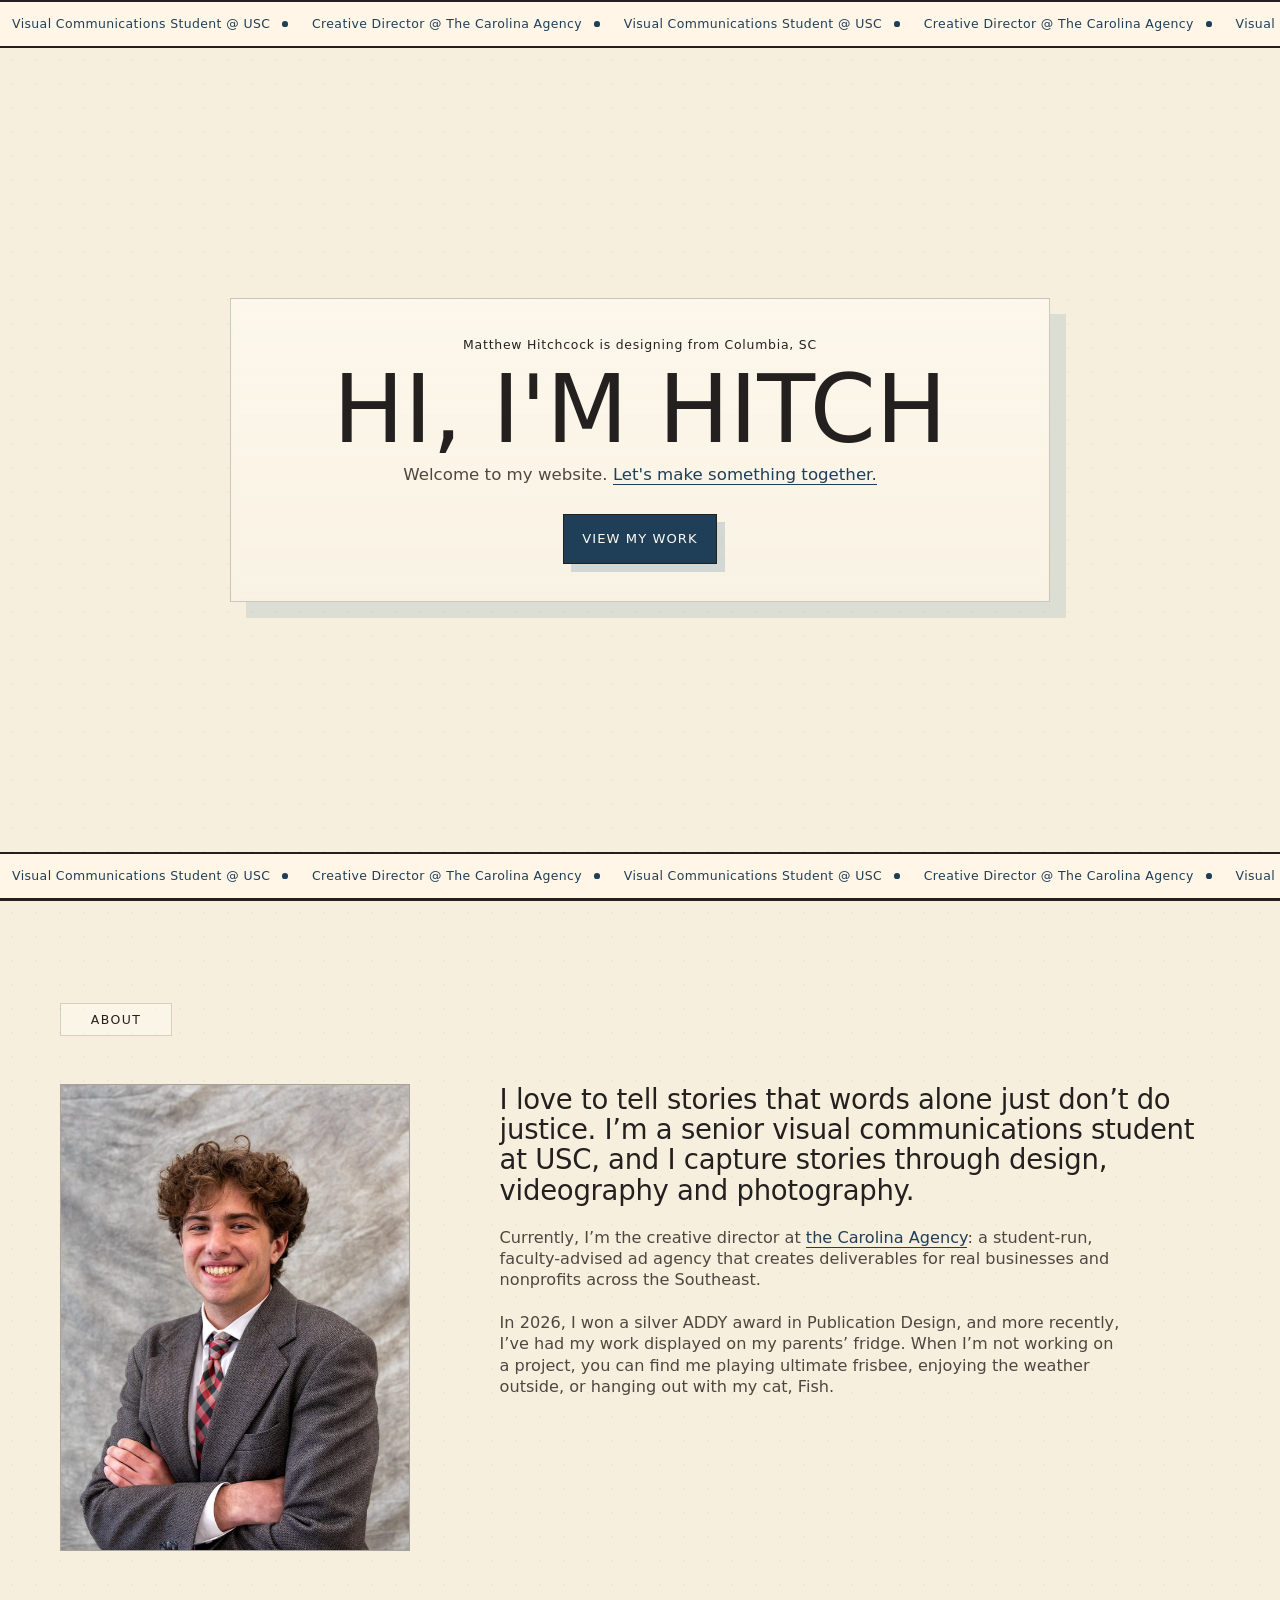
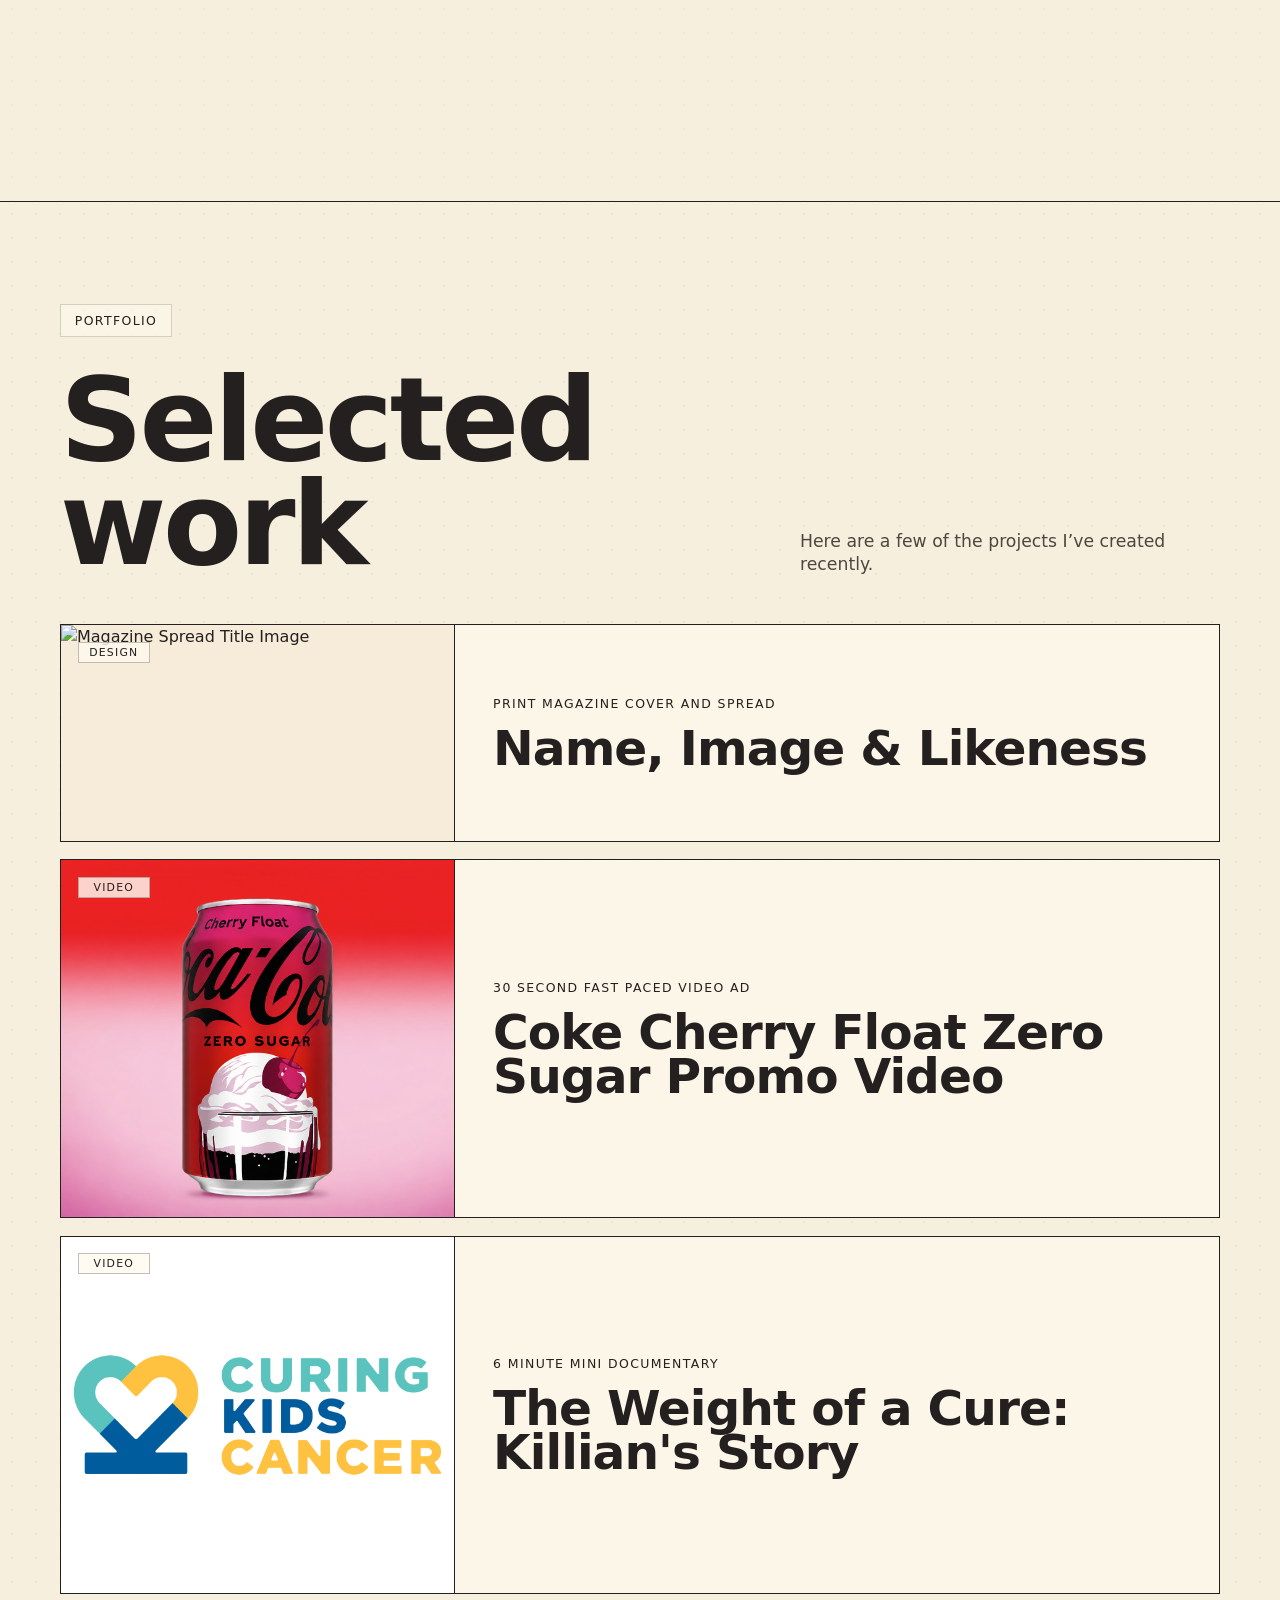
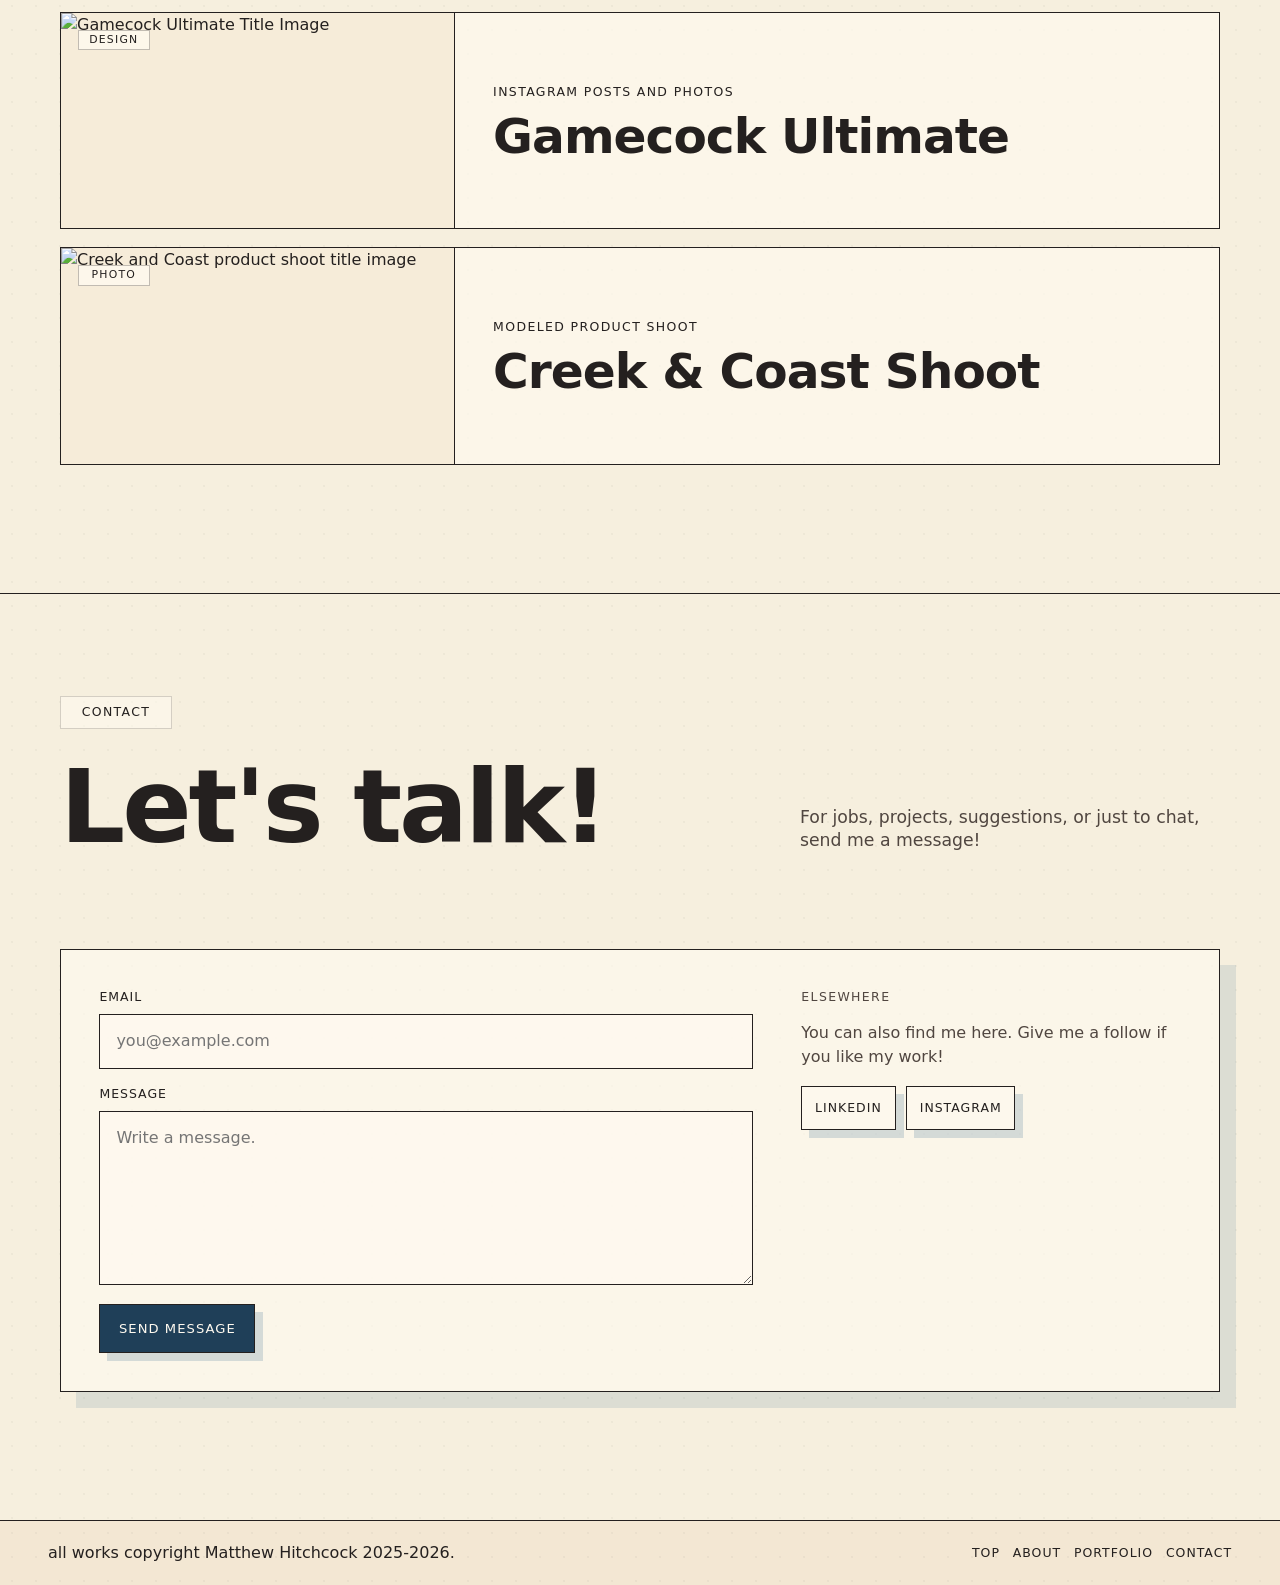
==== index.html @ 7e46c50a "Style contact links as buttons Updated contact links to include button styles." ====
<!doctype html>
<html lang="en">
<head>
  <meta charset="utf-8">
  <meta name="viewport" content="width=device-width, initial-scale=1">
  <title>Matthew Hitchcock</title>
  <meta name="description" content="A muted, beachy editorial portfolio for visual communication, creative direction, campaigns, design, web, and content work.">
  <meta name="theme-color" content="#fbf3e5">
  <meta property="og:title" content="Matthew Hitchcock | Creative Portfolio">
  <meta property="og:description" content="A collection of school, creative direction, and personal projects.">
  <meta property="og:type" content="website">
  <link rel="icon" type="image/png" href="/assets/favicon2.png">
  <link rel="preconnect" href="https://use.typekit.net">
  <link rel="preconnect" href="https://p.typekit.net" crossorigin>
  <link rel="stylesheet" href="https://use.typekit.net/ipr2mdn.css">
  <link rel="stylesheet" href="styles.css">
  <style>
    .portfolio-button {
      position: relative;
    }

    .portfolio-type-label {
      position: absolute;
      z-index: 2;
      top: clamp(0.7rem, 1.6vw, 1.05rem);
      left: clamp(0.7rem, 1.6vw, 1.05rem);
      display: inline-flex;
      align-items: center;
      justify-content: center;
      min-width: 4.5rem;
      padding: 0.28rem 0.42rem 0.22rem;
      color: var(--ink);
      background: rgba(255, 250, 240, 0.82);
      border: 1px solid rgba(36, 32, 31, 0.28);
      font-family: "slight-chance", ui-sans-serif, system-ui, sans-serif;
      font-size: 0.68rem;
      font-weight: 400;
      line-height: 1;
      letter-spacing: 0.11em;
      text-transform: uppercase;
      pointer-events: none;
    }
  </style>
</head>
<body>
  <a class="skip-link" href="#portfolio">Skip to portfolio</a>

  <main id="top">
    <section class="hero page-section" aria-labelledby="hero-title">
      <div class="marquee marquee-top" aria-hidden="true">
        <div class="marquee-track"><span>Visual Communications Student @ USC</span><span>Creative Director @ The Carolina Agency</span><span>Visual Communications Student @ USC</span><span>Creative Director @ The Carolina Agency</span><span>Visual Communications Student @ USC</span><span>Creative Director @ The Carolina Agency</span><span>Visual Communications Student @ USC</span><span>Creative Director @ The Carolina Agency</span><span>Visual Communications Student @ USC</span><span>Creative Director @ The Carolina Agency</span><span>Visual Communications Student @ USC</span><span>Creative Director @ The Carolina Agency</span><span>Visual Communications Student @ USC</span><span>Creative Director @ The Carolina Agency</span><span>Visual Communications Student @ USC</span><span>Creative Director @ The Carolina Agency</span><span>Visual Communications Student @ USC</span><span>Creative Director @ The Carolina Agency</span><span>Visual Communications Student @ USC</span><span>Creative Director @ The Carolina Agency</span><span>Visual Communications Student @ USC</span><span>Creative Director @ The Carolina Agency</span><span>Visual Communications Student @ USC</span><span>Creative Director @ The Carolina Agency</span></div>
      </div>

      <div class="hero-inner">
        <p class="eyebrow">Matthew Hitchcock is designing from Columbia, SC</p>
        <h1 id="hero-title">Hi, I'm Hitch</h1>
        <p class="hero-copy">Welcome to my website. <a href="#contact">Let's make something together.</a></p>

        <div class="hero-actions" aria-label="Portfolio actions">
          <a class="button button-primary hero-work-button" href="#portfolio">View my work</a>
        </div>
      </div>

      <div class="marquee marquee-bottom" aria-hidden="true">
        <div class="marquee-track reverse"><span>Visual Communications Student @ USC</span><span>Creative Director @ The Carolina Agency</span><span>Visual Communications Student @ USC</span><span>Creative Director @ The Carolina Agency</span><span>Visual Communications Student @ USC</span><span>Creative Director @ The Carolina Agency</span><span>Visual Communications Student @ USC</span><span>Creative Director @ The Carolina Agency</span><span>Visual Communications Student @ USC</span><span>Creative Director @ The Carolina Agency</span><span>Visual Communications Student @ USC</span><span>Creative Director @ The Carolina Agency</span><span>Visual Communications Student @ USC</span><span>Creative Director @ The Carolina Agency</span><span>Visual Communications Student @ USC</span><span>Creative Director @ The Carolina Agency</span><span>Visual Communications Student @ USC</span><span>Creative Director @ The Carolina Agency</span><span>Visual Communications Student @ USC</span><span>Creative Director @ The Carolina Agency</span><span>Visual Communications Student @ USC</span><span>Creative Director @ The Carolina Agency</span><span>Visual Communications Student @ USC</span><span>Creative Director @ The Carolina Agency</span></div>
      </div>
    </section>

    <div class="page-break" aria-hidden="true"></div>

    <section class="about-section page-section" id="about" aria-labelledby="about-title">
      <div class="about-shell">
        <h2 class="section-kicker" id="about-title">About</h2>

        <div class="about-grid">
          <figure class="about-portrait">
            <img src="assets/headshot.png" alt="Headshot">
          </figure>

          <div class="about-copy">
            <p>I love to tell stories that words alone just don’t do justice. I’m a senior visual communications student at USC, and I capture stories through design, videography and photography.</p>
            <p>Currently, I’m the creative director at <a href="https://www.thinktca.com" target="_blank">the Carolina Agency</a>: a student-run, faculty-advised ad agency that creates deliverables for real businesses and nonprofits across the Southeast.</p>
            <p>In 2026, I won a silver ADDY award in Publication Design, and more recently, I’ve had my work displayed on my parents’ fridge. When I’m not working on a project, you can find me playing ultimate frisbee, enjoying the weather outside, or hanging out with my cat, Fish.</p>
          </div>
        </div>
      </div>
    </section>

    <div class="page-break" aria-hidden="true"></div>

    <section class="portfolio-section page-section" id="portfolio" aria-labelledby="portfolio-title">
      <div class="portfolio-shell">
        <header class="portfolio-header">
          <p class="section-kicker">Portfolio</p>
          <h2 id="portfolio-title">Selected work</h2>
          <p>Here are a few of the projects I’ve created recently.</p>
        </header>

         <div class="portfolio-list" aria-label="Selected projects">
          <a class="portfolio-button" href="name-image-likeness.html" aria-label="Open Name, Image &amp; Likeness Case Study">
            <span class="portfolio-type-label" aria-hidden="true">design</span>
            <span class="portfolio-thumb">
              <img src="assets/magazine illustration.png" alt="Magazine Spread Title Image">
            </span>
            <span class="portfolio-content">
              <span class="project-meta">Print magazine cover and spread</span>
              <span class="portfolio-title">Name, Image &amp; Likeness</span>
            </span>
          </a>

          <a class="portfolio-button" href="coke-float-promo.html" aria-label="Open Coke Float Promotional Video">
            <span class="portfolio-type-label" aria-hidden="true">video</span>
            <span class="portfolio-thumb">
              <img src="assets/cokecardport.png" alt="Cherry Coke Float Zero Sugar Can">
            </span>
            <span class="portfolio-content">
              <span class="project-meta">30 second fast paced video ad</span>
              <span class="portfolio-title">Coke Cherry Float Zero Sugar Promo Video</span>
            </span>
          </a>

          <a class="portfolio-button" href="firetruck-pull.html" aria-label="Open Firetruck Pull Mini Doc">
            <span class="portfolio-type-label" aria-hidden="true">video</span>
            <span class="portfolio-thumb">
              <img src="assets/minidoccardport.png" alt="Curing Kids Cancer Mini Doc title image">
            </span>
            <span class="portfolio-content">
              <span class="project-meta">6 minute mini documentary</span>
              <span class="portfolio-title">The Weight of a Cure: Killian's Story</span>
            </span>
          </a>
        

          <a class="portfolio-button" href="gamecock-ultimate" aria-label="Open Gamecock Ultimate Case Study">
            <span class="portfolio-type-label" aria-hidden="true">design</span>
            <span class="portfolio-thumb">
              <img src="assets/gcucardport.png" alt="Gamecock Ultimate Title Image">
            </span>
            <span class="portfolio-content">
              <span class="project-meta">Instagram posts and photos</span>
              <span class="portfolio-title">Gamecock Ultimate</span>
            </span>
          </a>
   <!--
          <a class="portfolio-button" href="track-photo-essay.html" aria-label="Open Track photo series">
            <span class="portfolio-type-label" aria-hidden="true">photo</span>
            <span class="portfolio-thumb">
              <img src="assets/essaycardport.png" alt="Track meet photo essay title image">
            </span>
            <span class="portfolio-content">
              <span class="project-meta">10 photo series</span>
              <span class="portfolio-title">Track Meet Photo Essay</span>
            </span>
          </a>
  -->
          <a class="portfolio-button" href="creek-and-coast-shoot.html" aria-label="Open Design experiments case study">
            <span class="portfolio-type-label" aria-hidden="true">photo</span>
            <span class="portfolio-thumb">
              <img src="assets/creekcardport.png" alt="Creek and Coast product shoot title image">
            </span>
            <span class="portfolio-content">
              <span class="project-meta">Modeled product shoot</span>
              <span class="portfolio-title">Creek &amp; Coast Shoot</span>
            </span>
          </a>
        </div>
      </div>
    </section>

    <div class="page-break" aria-hidden="true"></div>

    <section class="contact-section page-section" id="contact" aria-labelledby="contact-title">
      <div class="contact-shell">
        <header class="contact-header">
          <p class="section-kicker">Contact</p>
          <h2 id="contact-title">Let's talk!</h2>
          <p>For jobs, projects, suggestions, or just to chat, send me a message!</p>
        </header>

        <div class="contact-card contact-form-card">
          <form class="contact-form" action="https://formspree.io/f/xzdwlbbp" method="POST">
            <input type="hidden" name="_subject" value="New portfolio contact form message">

            <label for="contact-email">
              <span>Email</span>
              <input id="contact-email" name="email" type="email" autocomplete="email" placeholder="you@example.com" required>
            </label>

            <label for="contact-message">
              <span>Message</span>
              <textarea id="contact-message" name="message" rows="6" placeholder="Write a message." required></textarea>
            </label>

            <button class="button button-primary contact-submit" type="submit">Send message</button>
          </form>

          <aside class="contact-aside" aria-label="Other contact links">
            <p class="project-meta">Elsewhere</p>
            <p>You can also find me here. Give me a follow if you like my work!</p>

            <div class="contact-links">
              <a href="https://www.linkedin.com/in/itshitch/" class="button button-primary contact-submit" target="_blank">LinkedIn</a>
              <a href="https://www.instagram.com/hitchmediaco/" class="button button-primary contact-submit" target="_blank">Instagram</a>
            </div>
          </aside>
        </div>
      </div>
    </section>
  </main>

  <footer class="site-footer">
    <p>all works copyright Matthew Hitchcock 2025-2026.</p>

    <nav aria-label="Footer navigation">
      <a href="#top">Top</a>
      <a href="#about">About</a>
      <a href="#portfolio">Portfolio</a>
      <a href="#contact">Contact</a>
    </nav>
  </footer>
</body>
</html>
---- styles.css ----
@import url("https://use.typekit.net/ipr2mdn.css");

:root {
  --font-display: "alfarn-2", ui-sans-serif, system-ui, sans-serif;
}

:root {
  --ink: #24201f;
  --ink-soft: #504640;
  --cream: #fffaf0;
  --hero-bg: #f6efde;
  --about-bg: #f6efde;
  --portfolio-bg: #f6efde;
  --contact-bg: #f6efde;
  --footer-bg: #f3e7d3;
  --sea-deep: #1f3f58;
  --line: rgba(36, 32, 31, 0.24);
  --dot: rgba(36, 32, 31, 0.04);
  --block-shadow: 16px 16px 0 rgba(35, 92, 134, 0.12);
  --block-shadow-strong: 16px 16px 0 rgba(35, 92, 134, 0.18);
  --button-shadow: 8px 8px 0 rgba(35, 92, 134, 0.18);
  --max-width: 1160px;
  --marquee-height: 48px;
  --marquee-speed: 90s;
  color-scheme: light;
}

* {
  box-sizing: border-box;
}

html {
  scroll-behavior: smooth;
}

body {
  margin: 0;
  min-width: 320px;
  color: var(--ink);
  background: var(--hero-bg);
  font-family: "slight-chance", ui-sans-serif, system-ui, -apple-system, BlinkMacSystemFont, "Segoe UI", sans-serif;
  font-weight: 400;
  font-style: normal;
  line-height: 1.5;
}

img,
svg {
  display: block;
  max-width: 100%;
}

a {
  color: inherit;
  text-decoration: none;
}

button,
input,
textarea {
  font: inherit;
}

::selection {
  color: var(--ink);
  background: #ffc66f;
}

.skip-link {
  position: fixed;
  z-index: 1000;
  top: 12px;
  left: 12px;
  transform: translateY(-160%);
  padding: 0.75rem 1rem;
  color: var(--cream);
  background: var(--ink);
  border-radius: 999px;
  transition: transform 180ms ease;
}

.skip-link:focus {
  transform: translateY(0);
}

.page-section {
  position: relative;
  background-image: radial-gradient(circle, var(--dot) 0 1px, transparent 1.2px);
  background-size: 24px 24px;
}

.page-break {
  height: 0;
  border: 0;
  border-top: 1.5px solid var(--ink);
  background: none;
}

/* Hero */
.hero {
  min-height: 100svh;
  min-height: 100dvh;
  isolation: isolate;
  overflow: hidden;
  display: grid;
  place-items: center;
  padding: calc(var(--marquee-height) + 2.1rem) 1.25rem;
  background-color: var(--hero-bg);
}

.marquee {
  position: absolute;
  left: 0;
  z-index: 4;
  overflow: hidden;
  display: flex;
  align-items: center;
  width: 100%;
  height: var(--marquee-height);
  color: var(--sea-deep);
  background: rgba(255, 247, 232, 0.96);
  border-block: 2px solid var(--ink);
  white-space: nowrap;
}

.marquee-top {
  top: 0;
}

.marquee-bottom {
  bottom: 0;
}

.marquee-track {
  display: flex;
  align-items: center;
  width: max-content;
  animation: marquee var(--marquee-speed) linear infinite;
}

.marquee-track.reverse {
  animation-direction: reverse;
}

.marquee span {
  display: inline-flex;
  align-items: center;
  gap: 0.75rem;
  padding: 0 0.75rem;
  font-family: "slight-chance", ui-sans-serif, system-ui, sans-serif;
  font-size: clamp(0.78rem, 0.95vw, 0.92rem);
  font-weight: 400;
  font-style: normal;
  letter-spacing: 0.03em;
  text-transform: none;
}

.marquee span::after {
  content: "";
  display: inline-block;
  width: 0.36rem;
  height: 0.36rem;
  background: currentColor;
  border-radius: 50%;
}

@keyframes marquee {
  from {
    transform: translate3d(0, 0, 0);
  }

  to {
    transform: translate3d(-50%, 0, 0);
  }
}

.hero-inner {
  position: relative;
  z-index: 2;
  display: grid;
  justify-items: center;
  gap: 0.85rem;
  width: min(820px, 100%);
  padding: clamp(1.1rem, 3vw, 2.35rem);
  text-align: center;
  background: linear-gradient(180deg, rgba(255, 250, 240, 0.74), rgba(255, 250, 240, 0.34));
  border: 1.5px solid rgba(36, 32, 31, 0.22);
  box-shadow: var(--block-shadow);
  backdrop-filter: blur(4px);
}

.eyebrow,
.section-kicker,
.project-meta {
  margin: 0;
  font-family: "slight-chance", ui-sans-serif, system-ui, sans-serif;
  font-size: 0.78rem;
  font-weight: 400;
  font-style: normal;
  letter-spacing: 0.11em;
  text-transform: uppercase;
}

.hero .eyebrow {
  letter-spacing: 0.06em;
  text-transform: none;
}

.hero h1 {
  max-width: 790px;
  margin: 0;
  font-family: "jack", ui-sans-serif, system-ui, sans-serif;
  font-size: clamp(3rem, 7.4vw, 6.7rem);
  font-weight: 400;
  font-style: normal;
  font-kerning: normal;
  line-height: 0.86;
  letter-spacing: normal;
  text-transform: uppercase;
}

.hero-copy {
  max-width: 570px;
  margin: -0.05rem 0 0;
  color: var(--ink-soft);
  font-family: "slight-chance", ui-sans-serif, system-ui, sans-serif;
  font-size: clamp(0.98rem, 1.3vw, 1.12rem);
  font-weight: 400;
  font-style: normal;
  line-height: 1.45;
}

.hero-copy a {
  color: var(--sea-deep);
  border-bottom: 1.5px solid currentColor;
}

.hero-copy a:hover,
.hero-copy a:focus-visible {
  color: var(--ink);
  outline: none;
}

.hero-actions {
  display: flex;
  flex-wrap: wrap;
  align-items: center;
  justify-content: center;
  gap: 0.75rem;
  margin-top: 0.85rem;
}

.button {
  display: inline-flex;
  align-items: center;
  justify-content: center;
  min-height: 44px;
  padding: 0.86rem 1.16rem;
  color: inherit;
  background: transparent;
  border: 1.5px solid var(--ink);
  border-radius: 0;
  box-shadow: var(--button-shadow);
  cursor: pointer;
  font-family: "slight-chance", ui-sans-serif, system-ui, sans-serif;
  font-size: 0.82rem;
  font-weight: 400;
  font-style: normal;
  letter-spacing: 0.08em;
  text-transform: uppercase;
  transition: transform 180ms ease, box-shadow 180ms ease, background 180ms ease;
}

.button:hover,
.button:focus-visible {
  transform: translate(-3px, -3px);
  box-shadow: var(--block-shadow-strong);
  outline: none;
}

.button-primary {
  color: var(--cream);
  background: var(--sea-deep);
}

/* Shared section structure */
.about-section,
.portfolio-section,
.contact-section {
  min-height: 100svh;
  min-height: 100dvh;
  padding: clamp(5.5rem, 8vw, 7rem) clamp(1rem, 4vw, 3rem) clamp(6rem, 10vw, 9rem);
}

.about-section {
  background-color: var(--about-bg);
}

.portfolio-section {
  background-color: var(--portfolio-bg);
}

.contact-section {
  background-color: var(--contact-bg);
}

.about-shell,
.portfolio-shell,
.contact-shell {
  width: min(100%, var(--max-width));
  margin-inline: auto;
}

.about-shell,
.contact-shell {
  display: grid;
  gap: clamp(1.6rem, 4vw, 3rem);
}

.section-kicker {
  width: 7rem;
  padding: 0.4rem 0.56rem 0.34rem;
  text-align: center;
  white-space: nowrap;
  background: rgba(255, 250, 240, 0.58);
  border: 1px solid rgba(36, 32, 31, 0.18);
}

/* About: image left, copy right on desktop/tablet */
.about-grid {
  display: grid;
  grid-template-columns: minmax(230px, 350px) minmax(360px, 1fr);
  gap: clamp(2.5rem, 7vw, 6rem);
  align-items: start;
}

.about-portrait {
  width: min(100%, 350px);
  margin: 0;
}

.about-portrait img {
  width: 100%;
  aspect-ratio: 3 / 4;
  object-fit: cover;
  background: #f0e7d8;
  border: 1.5px solid rgba(36, 32, 31, 0.34);
  border-radius: 0;
  box-shadow: none;
}

.about-copy {
  align-self: start;
  display: grid;
  gap: clamp(1rem, 1.7vw, 1.35rem);
  max-width: 710px;
  margin-top: 0;
  color: var(--ink);
  font-family: "slight-chance", ui-sans-serif, system-ui, sans-serif;
  font-size: clamp(1.24rem, 2.15vw, 2.18rem);
  line-height: 1.1;
  letter-spacing: -0.01em;
}

.about-copy p {
  margin: 0;
}

.about-copy p + p {
  max-width: 620px;
  color: var(--ink-soft);
  font-size: clamp(1rem, 1.26vw, 1.28rem);
  line-height: 1.32;
  letter-spacing: normal;
}

.about-copy p a {
  color: var(--sea-deep);
  border-bottom: 1.5px solid currentColor;
}

.about-copy p a:hover,
.about-copy p a:focus-visible {
  color: var(--ink);
  outline: none;
}

.personality-link {
  justify-self: start;
  width: fit-content;
  margin-top: 0.2rem;
  color: var(--sea-deep);
  border-bottom: 1.5px solid currentColor;
  font-family: "slight-chance", ui-sans-serif, system-ui, sans-serif;
  font-size: clamp(0.78rem, 1vw, 0.92rem);
  line-height: 1.2;
  letter-spacing: 0.08em;
  text-transform: uppercase;
}

.personality-link:hover,
.personality-link:focus-visible {
  color: var(--ink);
  outline: none;
}

/* Portfolio/contact headers: title left, description right on desktop/tablet */
.portfolio-header,
.contact-header {
  display: grid;
  grid-template-columns: minmax(0, 1fr) minmax(280px, 420px);
  grid-template-areas:
    "kicker kicker"
    "title description";
  gap: clamp(1rem, 3vw, 2rem) clamp(1.5rem, 5vw, 4rem);
  align-items: end;
  margin-bottom: clamp(2rem, 4vw, 3rem);
}

.portfolio-header > .section-kicker,
.contact-header > .section-kicker {
  grid-area: kicker;
}

.portfolio-header > h2,
.contact-header > h2 {
  grid-area: title;
  margin: 0;
  font-family: var(--font-display);
  font-weight: 700;
  font-style: normal;
  line-height: 0.9;
  letter-spacing: normal;
}

.contact-header > h2 {
  font-size: clamp(3rem, 8vw, 7.2rem);
}

.portfolio-header > p:not(.section-kicker),
.contact-header > p:not(.section-kicker) {
  grid-area: description;
  max-width: 420px;
  margin: 0;
  color: var(--ink-soft);
  font-size: clamp(1rem, 1.35vw, 1.28rem);
  line-height: 1.35;
}

#portfolio-title {
  margin: 0;
  font-family: var(--font-display);
  font-weight: 700;
  font-style: normal;
  line-height: 0.9;
  letter-spacing: normal;
  font-size: clamp(3rem, 9vw, 8rem);
}

.portfolio-list {
  display: grid;
  gap: clamp(0.8rem, 1.5vw, 1.1rem);
}

.portfolio-button {
  display: grid;
  grid-template-columns: minmax(220px, 34%) minmax(0, 1fr);
  min-height: clamp(152px, 17vw, 230px);
  color: var(--ink);
  background: rgba(255, 250, 240, 0.66);
  border: 1.5px solid var(--ink);
  box-shadow: 0 0 0 rgba(35, 92, 134, 0);
  transition: transform 180ms ease, box-shadow 180ms ease, background 180ms ease;
}

.portfolio-button:hover,
.portfolio-button:focus-visible {
  transform: translate(-3px, -3px);
  background: rgba(255, 250, 240, 0.86);
  box-shadow: var(--block-shadow-strong);
  outline: none;
}

.portfolio-thumb {
  display: block;
  min-height: 100%;
  overflow: hidden;
  background: #f6ecd9;
  border-right: 1.5px solid var(--ink);
}

.portfolio-thumb img {
  width: 100%;
  height: 100%;
  object-fit: cover;
}

.portfolio-content {
  display: flex;
  flex-direction: column;
  align-items: flex-start;
  justify-content: center;
  gap: 0.85rem;
  padding: clamp(1.2rem, 3vw, 2.6rem);
}

.portfolio-title {
  display: block;
  max-width: 820px;
  font-family: var(--font-display);
  font-size: clamp(1.8rem, 3.8vw, 4.1rem);
  font-weight: 700;
  font-style: normal;
  line-height: 0.9;
  letter-spacing: -0.02em;
}

/* Contact */
.contact-card {
  display: grid;
  grid-template-columns: minmax(0, 1fr) minmax(260px, 0.58fr);
  gap: clamp(1.4rem, 4vw, 3rem);
  padding: clamp(1.2rem, 3vw, 2.4rem);
  background: rgba(255, 250, 240, 0.62);
  border: 1.5px solid var(--ink);
  box-shadow: var(--block-shadow);
}

.contact-form {
  display: grid;
  gap: 1rem;
}

.contact-form label {
  display: grid;
  gap: 0.45rem;
}

.contact-form label span {
  font-family: "slight-chance", ui-sans-serif, system-ui, sans-serif;
  font-size: 0.78rem;
  letter-spacing: 0.08em;
  text-transform: uppercase;
}

.contact-form input,
.contact-form textarea {
  width: 100%;
  padding: 0.9rem 1rem;
  color: var(--ink);
  background: rgba(255, 250, 240, 0.74);
  border: 1.5px solid var(--ink);
  border-radius: 0;
  resize: vertical;
}

.contact-form input:focus,
.contact-form textarea:focus {
  outline: 3px solid rgba(35, 92, 134, 0.18);
  outline-offset: 2px;
}

.contact-submit {
  justify-self: start;
  margin-top: 0.15rem;
}

.contact-aside {
  display: grid;
  align-content: start;
  gap: 0.9rem;
  color: var(--ink-soft);
}

.contact-aside p {
  margin: 0;
}

.contact-links {
  display: flex;
  flex-wrap: wrap;
  gap: 0.65rem;
}

.contact-links a {
  padding: 0.65rem 0.8rem;
  color: var(--ink);
  background: rgba(255, 250, 240, 0.62);
  border: 1.5px solid var(--ink);
  font-size: 0.78rem;
  letter-spacing: 0.08em;
  text-transform: uppercase;
  transition: transform 180ms ease, box-shadow 180ms ease, background 180ms ease;
}

.contact-links a:hover,
.contact-links a:focus-visible {
  transform: translate(-2px, -2px);
  background: rgba(255, 250, 240, 0.86);
  box-shadow: var(--button-shadow);
  outline: none;
}

.site-footer {
  display: flex;
  align-items: center;
  justify-content: space-between;
  gap: 1rem;
  padding: 1.25rem clamp(1rem, 4vw, 3rem);
  background: var(--footer-bg);
  background-image: radial-gradient(circle, var(--dot) 0 1px, transparent 1.2px);
  background-size: 24px 24px;
  border-top: 1.5px solid var(--ink);
}

.site-footer p {
  margin: 0;
  font-weight: 400;
}

.site-footer nav {
  display: flex;
  flex-wrap: wrap;
  gap: 0.8rem;
  font-family: "slight-chance", ui-sans-serif, system-ui, sans-serif;
  font-size: 0.78rem;
  font-weight: 400;
  letter-spacing: 0.08em;
  text-transform: uppercase;
}

.site-footer a:hover,
.site-footer a:focus-visible {
  text-decoration: underline;
  outline: none;
}

/* Case-study template page */
.case-main {
  min-height: 100svh;
  padding: 2.5rem 0 5rem;
  background-color: var(--portfolio-bg);
  background-image: radial-gradient(circle, var(--dot) 0 1px, transparent 1.2px);
  background-size: 24px 24px;
}

.case-hero,
.case-section {
  width: min(calc(100% - 32px), var(--max-width));
  margin-inline: auto;
}

.case-hero {
  display: grid;
  grid-template-columns: minmax(0, 1fr) minmax(320px, 0.72fr);
  gap: 2rem;
  align-items: end;
  padding: 5rem 0 3rem;
}

.case-hero h1,
.case-section h2 {
  margin: 0;
  font-family: var(--font-display);
  font-weight: 700;
  font-style: normal;
  line-height: 0.95;
  letter-spacing: normal;
}

.case-hero h1 {
  font-size: clamp(3.2rem, 8vw, 7.5rem);
}

.case-summary {
  padding: 1.25rem;
  background: rgba(255, 250, 240, 0.64);
  border: 1.5px solid var(--ink);
}

.case-summary dl {
  display: grid;
  gap: 0.85rem;
  margin: 0;
}

.case-summary dt {
  font-family: "slight-chance", ui-sans-serif, system-ui, sans-serif;
  font-size: 0.76rem;
  font-weight: 400;
  letter-spacing: 0.08em;
  text-transform: uppercase;
}

.case-summary dd {
  margin: 0;
  color: var(--ink-soft);
}

.case-cover {
  overflow: hidden;
  width: min(calc(100% - 32px), var(--max-width));
  margin: 0 auto 3rem;
  border: 1.5px solid var(--ink);
  box-shadow: var(--block-shadow);
}

.case-section {
  display: grid;
  grid-template-columns: 0.5fr 1fr;
  gap: 2rem;
  padding: 3rem 0;
  border-top: 1px solid var(--line);
}

.case-section h2 {
  font-size: clamp(2.2rem, 4vw, 4rem);
}

.case-section p,
.case-section li {
  color: var(--ink-soft);
  font-size: 1.05rem;
}

/* Medium screens: tighten spacing, but keep the about and portfolio header in two columns. */
@media (max-width: 920px) {
  .hero {
    padding-inline: 1rem;
  }

  .hero h1 {
    font-size: clamp(2.8rem, 12vw, 5.8rem);
  }

  .about-section,
  .portfolio-section,
  .contact-section {
    padding-inline: clamp(1rem, 3vw, 2rem);
  }

  .about-grid {
    grid-template-columns: minmax(210px, 320px) minmax(300px, 1fr);
    gap: clamp(1.5rem, 4vw, 3rem);
  }

  .about-shell {
    gap: 1.4rem;
  }

  .about-portrait {
    width: min(100%, 320px);
  }

  .portfolio-header,
  .contact-header {
    grid-template-columns: minmax(0, 1fr) minmax(260px, 360px);
  }

  .contact-card,
  .case-hero,
  .case-section {
    grid-template-columns: 1fr;
  }
}

/* Phone layout: stack the sections only on small screens. */
@media (max-width: 760px) {
  .hero {
    min-height: 100svh;
    min-height: 100dvh;
    padding: calc(var(--marquee-height) + 1.35rem) 0.85rem;
  }

  .hero-inner {
    gap: 0.75rem;
    box-shadow: 10px 10px 0 rgba(35, 92, 134, 0.1);
  }

  .hero h1 {
    font-size: clamp(2.55rem, 14vw, 4.5rem);
  }

  .hero-copy {
    font-size: 0.95rem;
  }

  .about-section,
  .portfolio-section,
  .contact-section {
    min-height: auto;
    padding: 4rem 0.9rem 5rem;
  }

  .about-grid {
    grid-template-columns: 1fr;
    gap: 2rem;
  }

  .about-portrait {
    width: min(100%, 340px);
  }

  .about-copy {
    max-width: 760px;
    font-size: clamp(1.2rem, 6.8vw, 2rem);
  }

  .portfolio-header,
  .contact-header {
    grid-template-columns: 1fr;
    grid-template-areas:
      "kicker"
      "title"
      "description";
    align-items: start;
  }

  .portfolio-header > p:not(.section-kicker),
  .contact-header > p:not(.section-kicker) {
    max-width: 760px;
  }

  .portfolio-button {
    grid-template-columns: 1fr;
    min-height: auto;
  }

  .portfolio-thumb {
    min-height: 180px;
    border-right: none;
    border-bottom: 1.5px solid var(--ink);
  }

  .portfolio-content {
    min-height: 180px;
  }

  .site-footer {
    display: grid;
  }
}

@media (prefers-reduced-motion: reduce) {
  *,
  *::before,
  *::after {
    scroll-behavior: auto !important;
    animation-duration: 0.01ms !important;
    animation-iteration-count: 1 !important;
    transition-duration: 0.01ms !important;
  }
}



.portfolio-header h2,
.contact-header h2,
#portfolio-title,
#contact-title {
  letter-spacing: -0.03em;
}
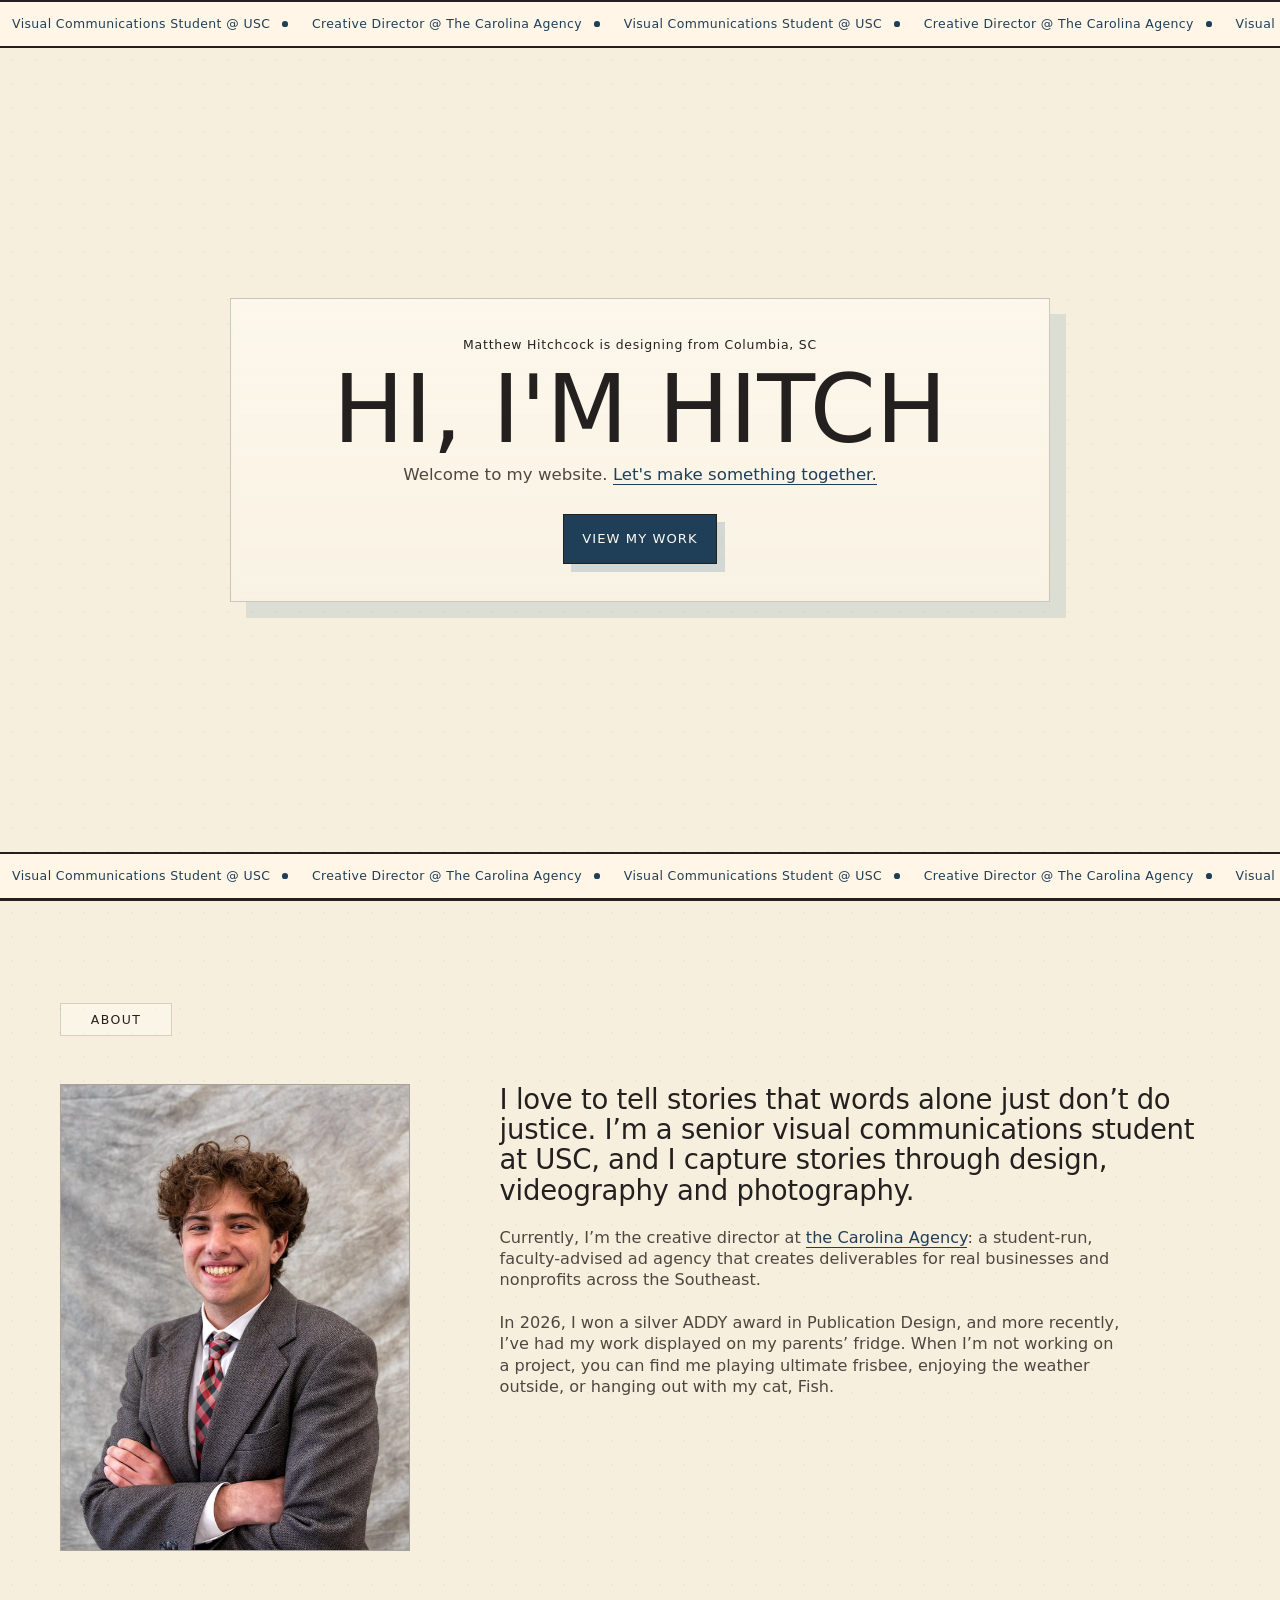
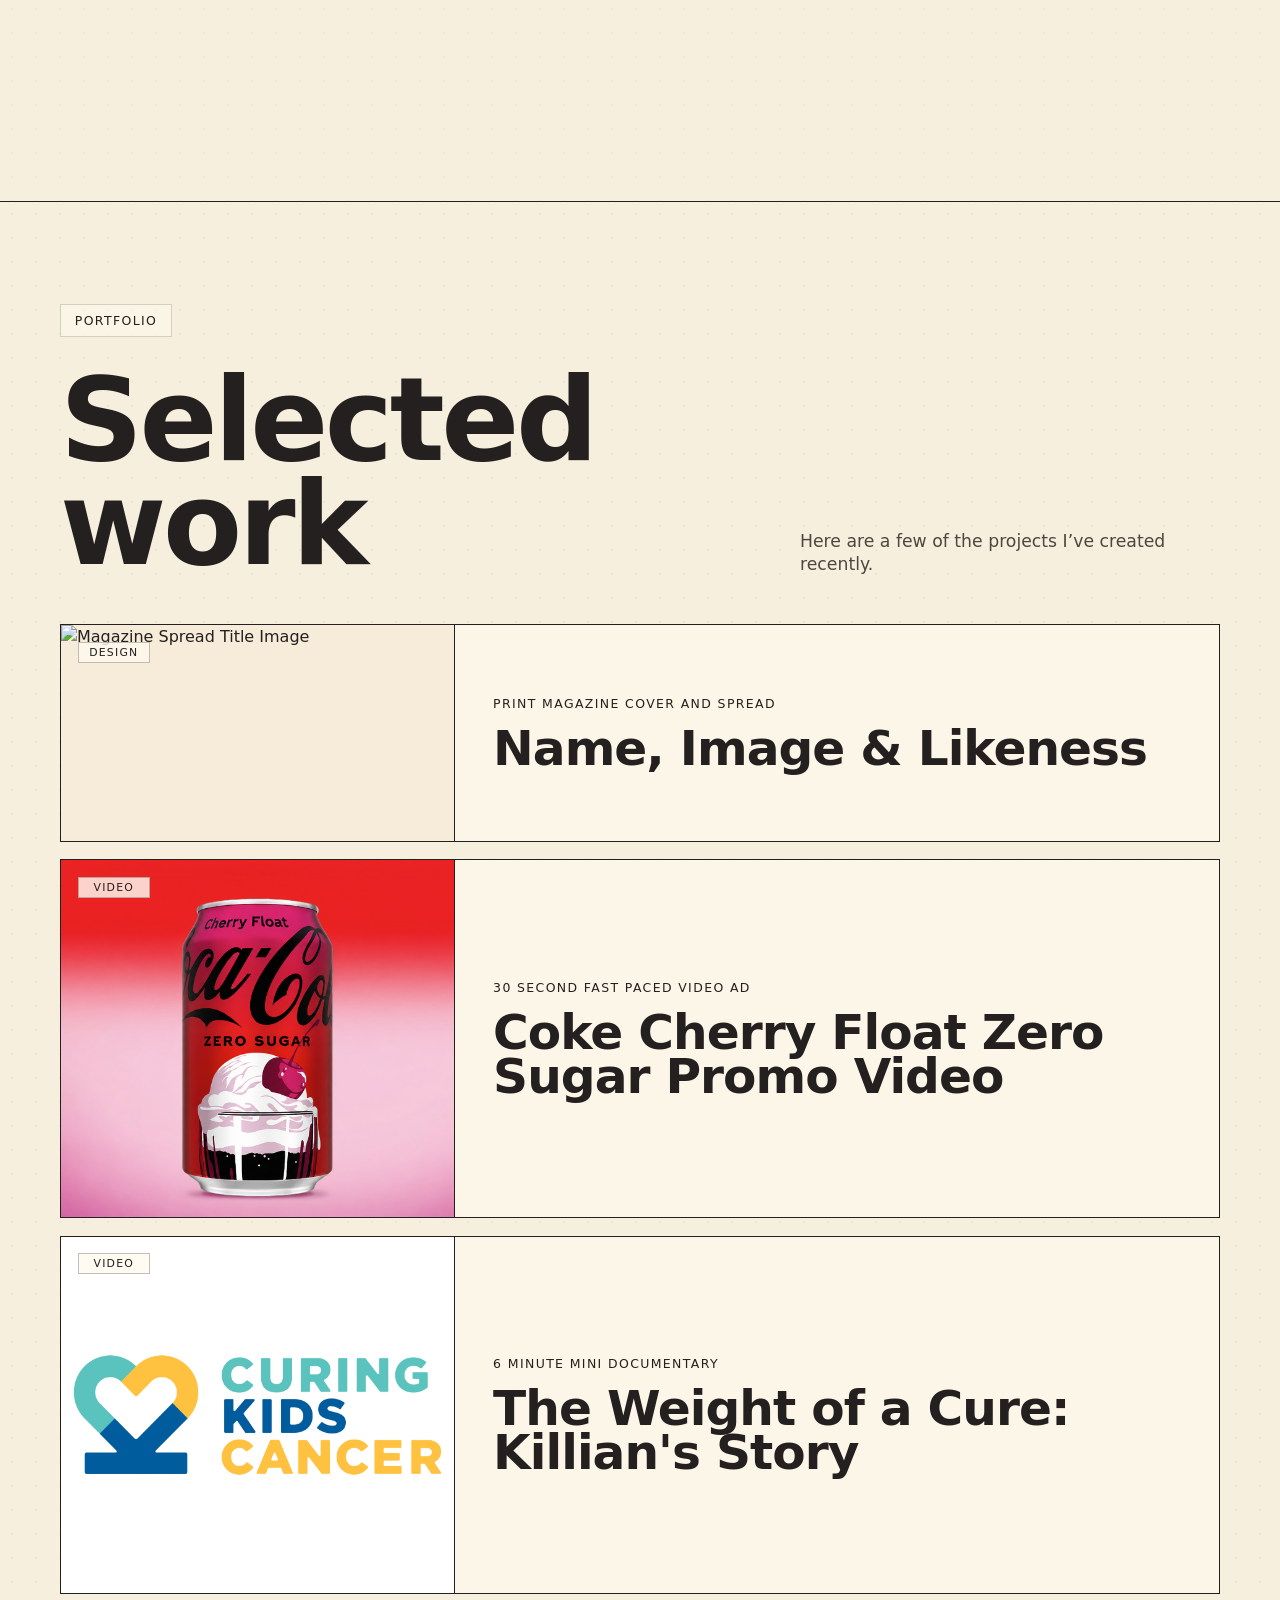
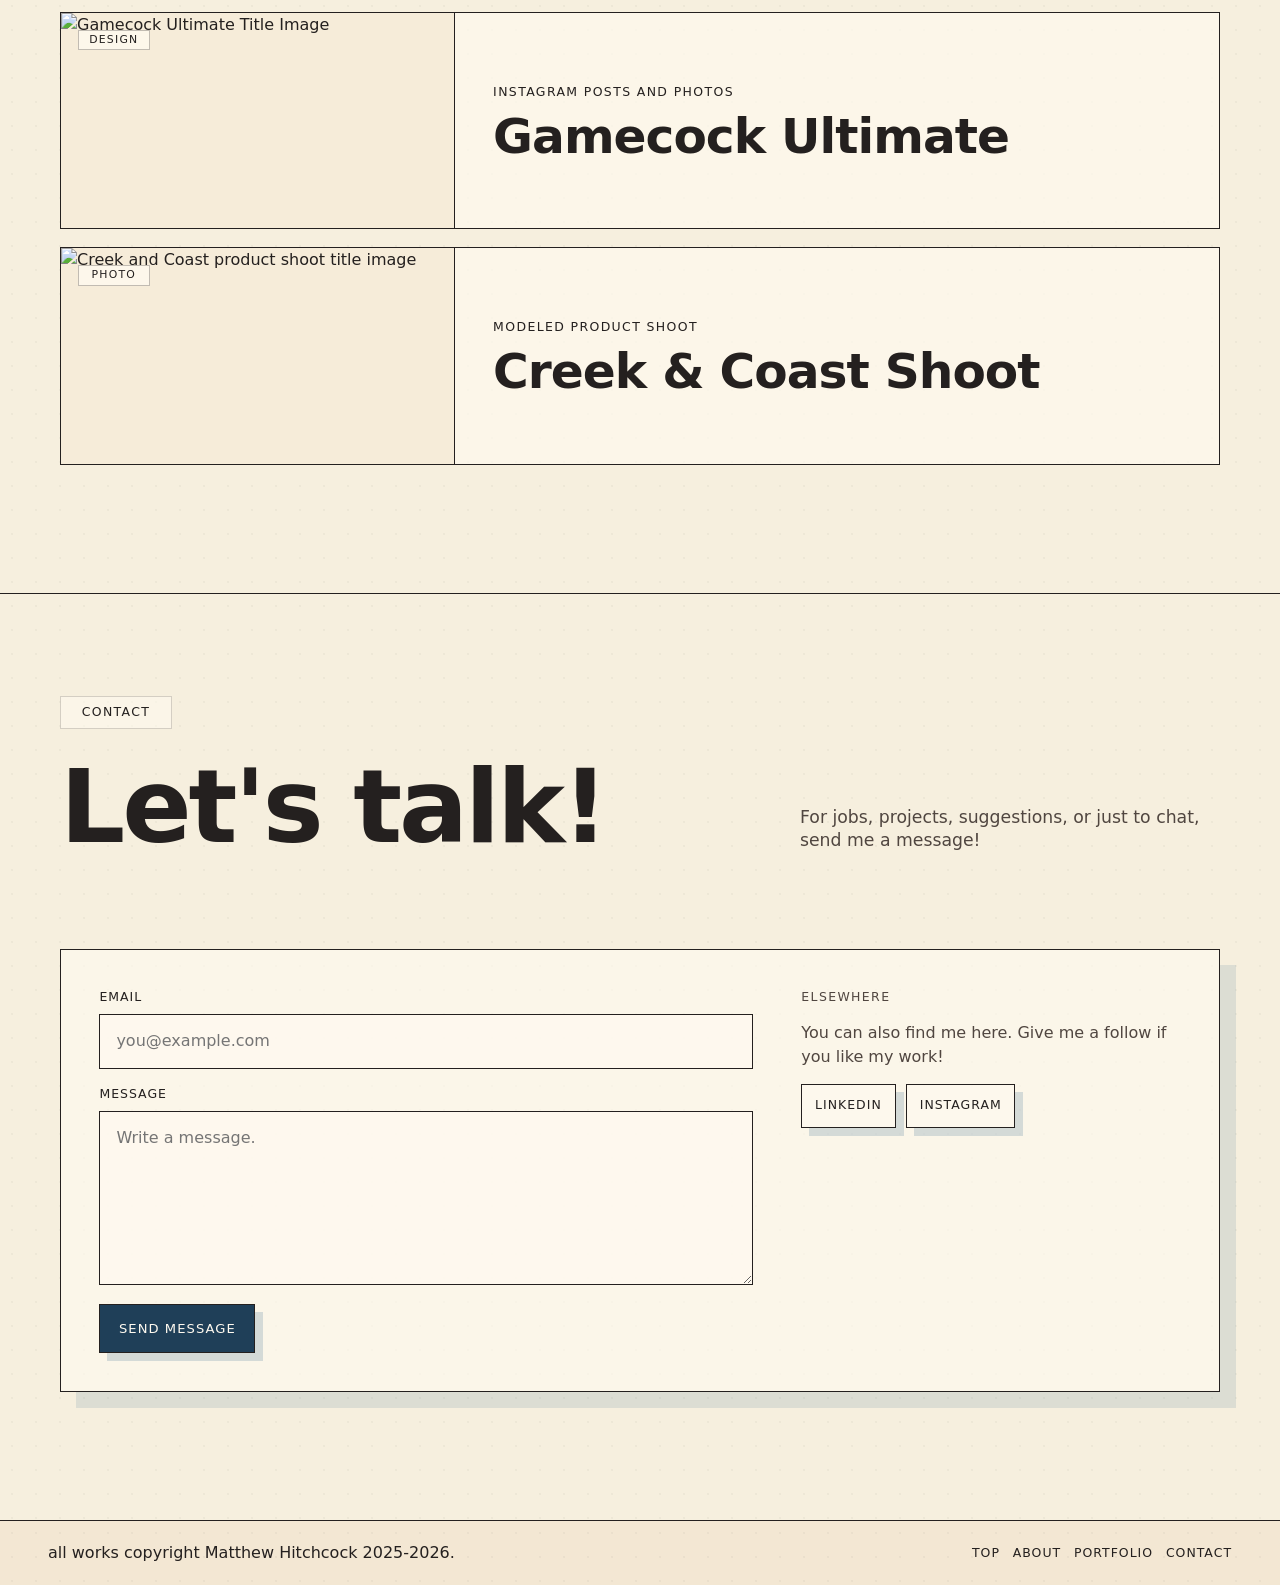
==== commit 5424a04d: "Update contact links styling in index.html" ====
--- a/index.html
+++ b/index.html
@@ -79,7 +79,7 @@
 
           <div class="about-copy">
             <p>I love to tell stories that words alone just don’t do justice. I’m a senior visual communications student at USC, and I capture stories through design, videography and photography.</p>
-            <p>Currently, I’m the creative director at <a href="https://www.thinktca.com" target="_blank">the Carolina Agency</a>: a student-run, faculty-advised ad agency that creates deliverables for real businesses and nonprofits across the Southeast.</p>
+            <p>Currently, I’m the creative director at <a href="https://thecarolina.agency" target="_blank">the Carolina Agency</a>: a student-run, faculty-advised ad agency that creates deliverables for real businesses and nonprofits across the Southeast.</p>
             <p>In 2026, I won a silver ADDY award in Publication Design, and more recently, I’ve had my work displayed on my parents’ fridge. When I’m not working on a project, you can find me playing ultimate frisbee, enjoying the weather outside, or hanging out with my cat, Fish.</p>
           </div>
         </div>
@@ -199,8 +199,8 @@
             <p>You can also find me here. Give me a follow if you like my work!</p>
 
             <div class="contact-links">
-              <a href="https://www.linkedin.com/in/itshitch/" class="button button-primary contact-submit" target="_blank">LinkedIn</a>
-              <a href="https://www.instagram.com/hitchmediaco/" class="button button-primary contact-submit" target="_blank">Instagram</a>
+              <a href="https://www.linkedin.com/in/itshitch/" class="button button-primary hero-work-button" target="_blank">LinkedIn</a>
+              <a href="https://www.instagram.com/hitchmediaco/" class="button button-primary hero-work-button" target="_blank">Instagram</a>
             </div>
           </aside>
         </div>
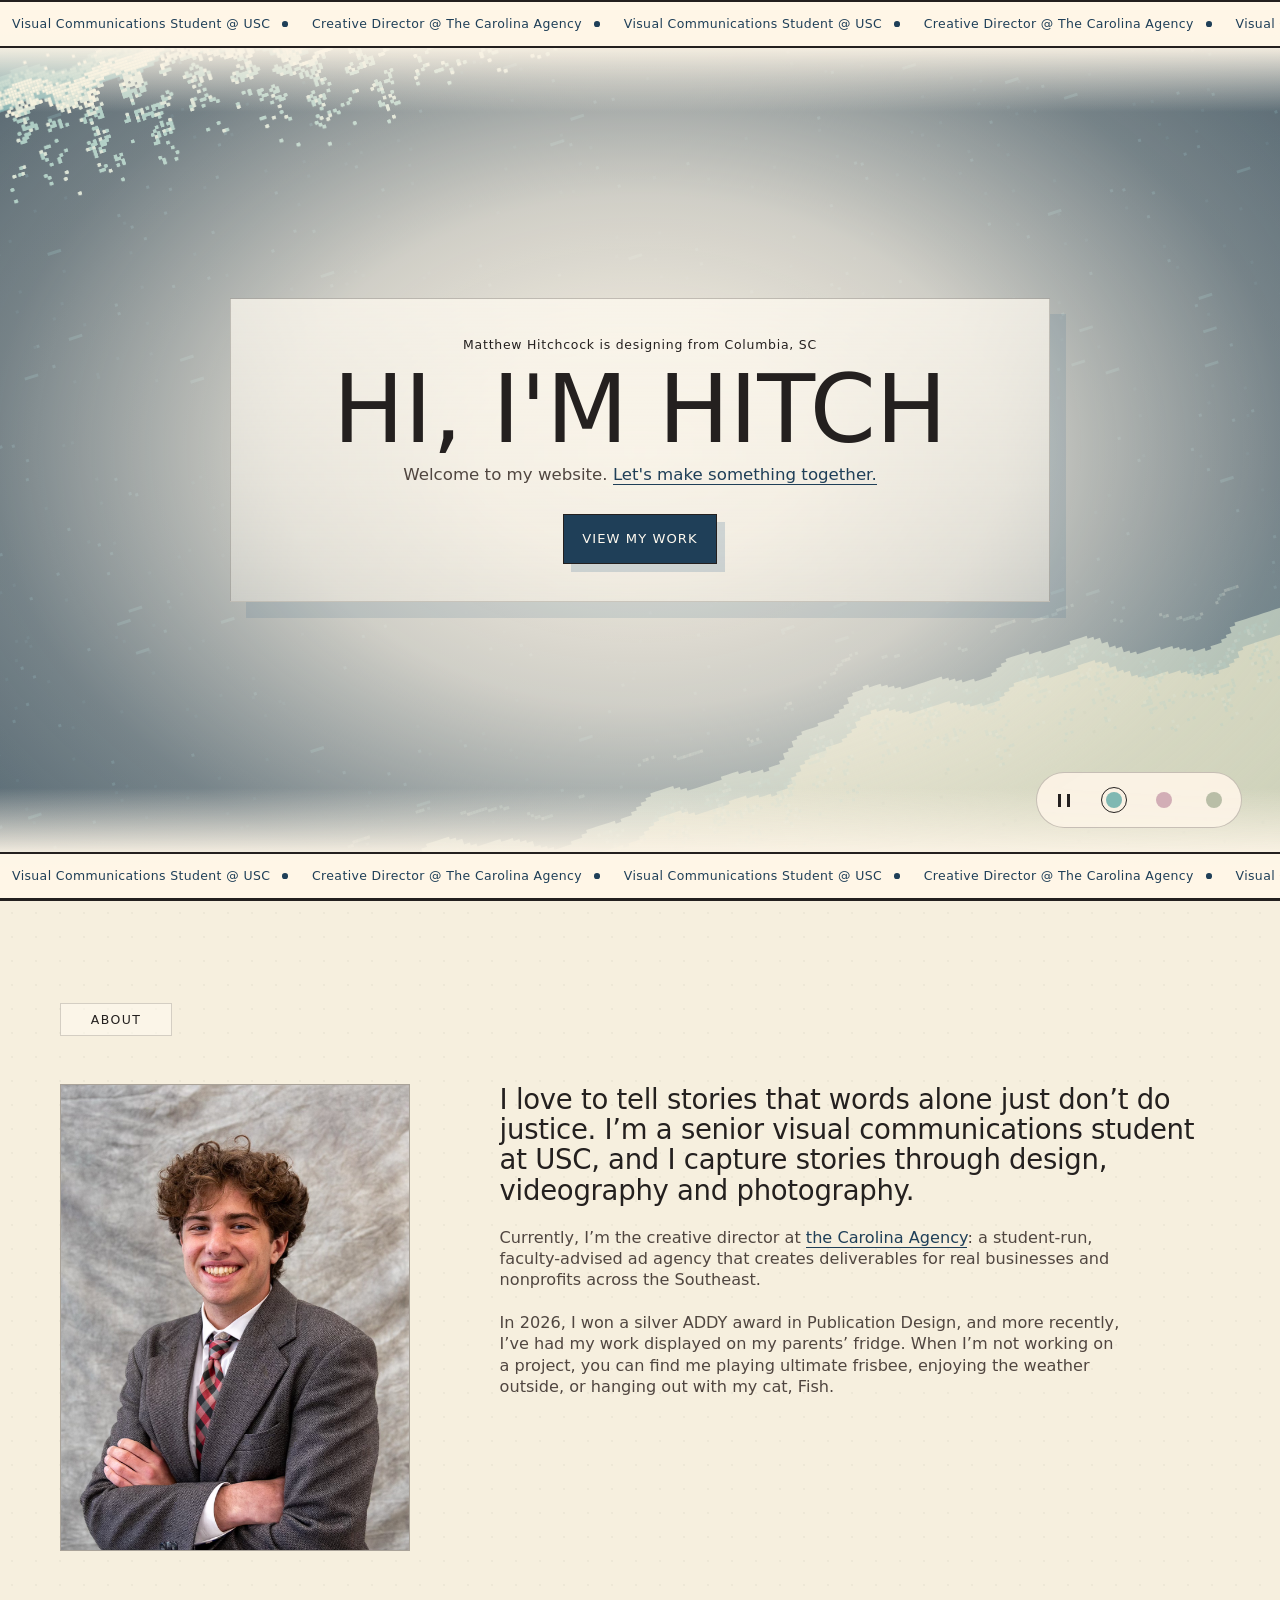
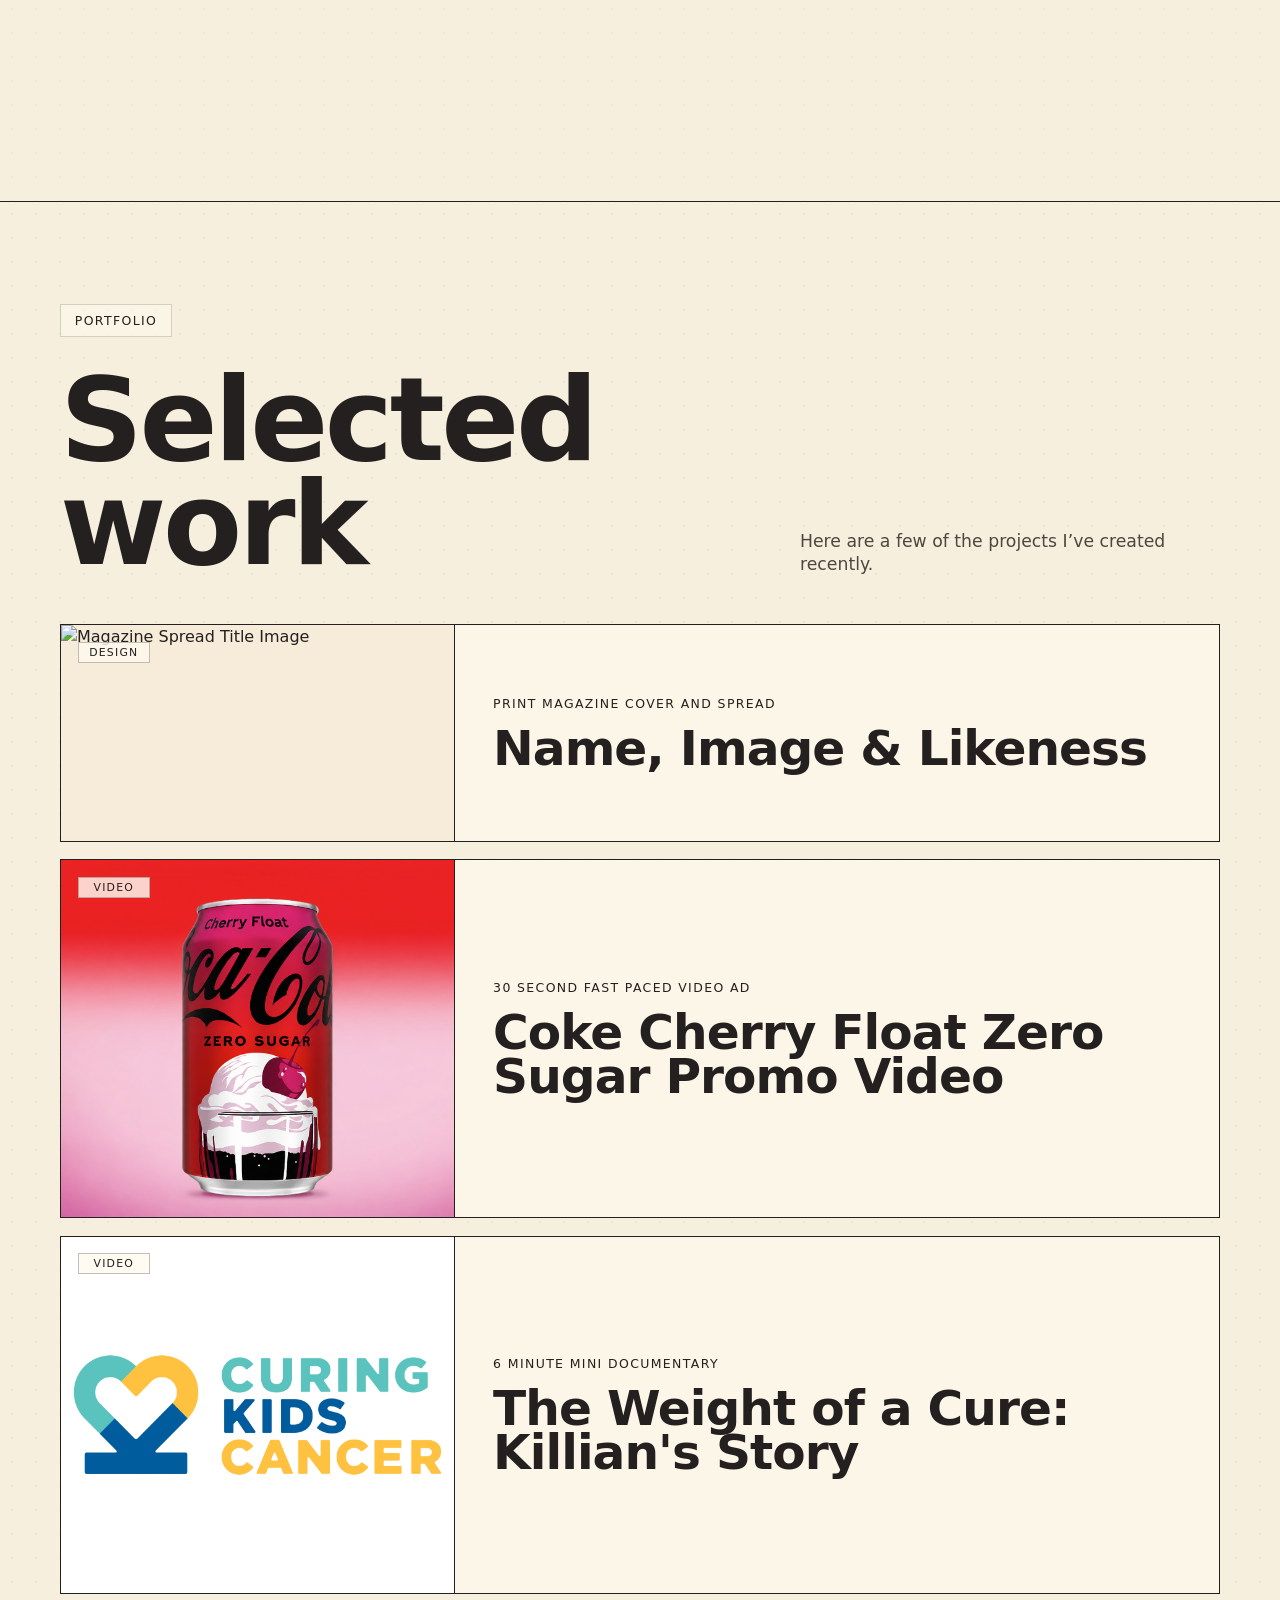
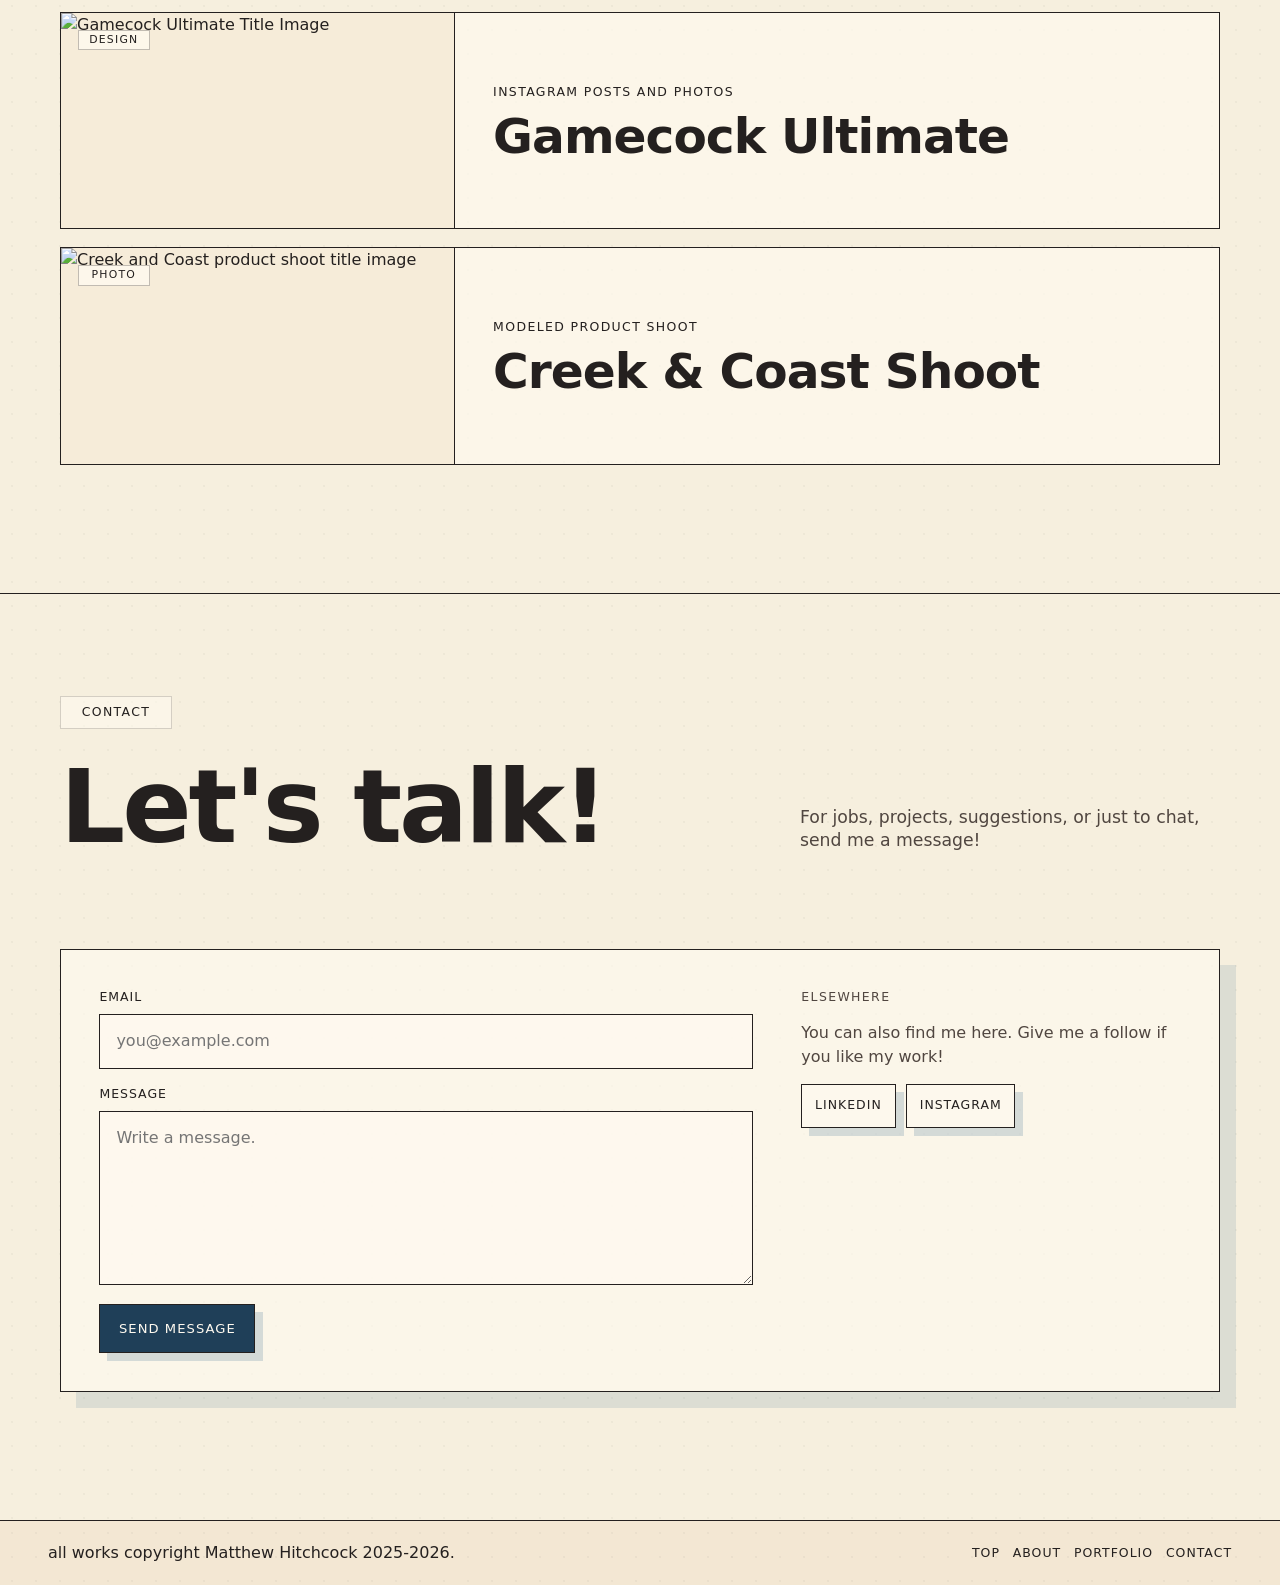
==== commit 95bd0fd6: "Update index.html" ====
--- a/index.html
+++ b/index.html
@@ -41,12 +41,10649 @@
       pointer-events: none;
     }
   </style>
+
+<!-- HITCH WAVES: styles start -->
+  <style id="hitch-wave-styles">
+    /* Background only; the existing typography, spacing, and links are untouched. */
+    .hitch-wave-hero { position: relative; isolation: isolate; }
+    .hw-sea {
+      --hw-ocean: #0b2639; --hw-ocean-deep: #102e43; --hw-face: #1a4f64;
+      --hw-face-light: #286a7a; --hw-lip: #4a9197; --hw-aqua: #81b7b1;
+      --hw-foam: #c6d9cb; --hw-ivory: #f1f0d9; --hw-grain: #173b50;
+      --hw-glint: #285367; --hw-ripple: #2c5c6d; --hw-wet: #809e96;
+      --hw-sand: #b9c2a6; --hw-sand-grain: #abb79d;
+      --hw-paper: var(--paper, #fbf3e5);
+      position: absolute; inset: 0; z-index: -1; overflow: hidden;
+      pointer-events: none; background: var(--hw-ocean);
+    }
+    .hw-sea[data-palette="dusk"] {
+      --hw-ocean: #24243a; --hw-ocean-deep: #2c2c45; --hw-face: #41425e;
+      --hw-face-light: #5b5d78; --hw-lip: #93909e; --hw-aqua: #c2abb0;
+      --hw-foam: #e7c9bd; --hw-ivory: #ffe4ca; --hw-grain: #34334e;
+      --hw-glint: #48465f; --hw-ripple: #55536e; --hw-wet: #a28e99;
+      --hw-sand: #c1a99e; --hw-sand-grain: #ae9695;
+    }
+    .hw-sea[data-palette="ink"] {
+      --hw-ocean: #161b1c; --hw-ocean-deep: #1d2425; --hw-face: #303b3d;
+      --hw-face-light: #465353; --hw-lip: #6c7e7a; --hw-aqua: #a1b2a9;
+      --hw-foam: #ccd6c9; --hw-ivory: #f1f0de; --hw-grain: #262f2e;
+      --hw-glint: #35423f; --hw-ripple: #43514b; --hw-wet: #8d9b8b;
+      --hw-sand: #b9bba3; --hw-sand-grain: #a4aa91;
+    }
+    .hw-ocean-world {
+      position: absolute; width: 1200em; height: 940em; top: 50%; left: 50%;
+      font-size: var(--hw-unit, max(calc(100vw / 850), calc(100svh / 600)));
+      transform: translate(-50%, -50%) rotate(-18deg);
+      background: linear-gradient(180deg, var(--hw-ocean), var(--hw-ocean-deep) 66%, var(--hw-face));
+    }
+    .hw-pixel { position: absolute; display: block; width: 2em; height: 2em; top: 0; left: 0; }
+    .hw-water-grain { opacity: .75; }
+    .hw-water-ripples { width: 9em; opacity: .65; animation: hw-ripple-drift 14s steps(14,end) infinite alternate; }
+    .hw-shore { position: absolute; top: 575em; left: 0; width: 1200em; height: 300em; }
+    .hw-shore > .hw-silhouette { position: absolute; inset: 0; }
+    .hw-wet-silhouette { background: var(--hw-wet); transform: translateY(-3em); }
+    .hw-shore-silhouette { background: var(--hw-sand); }
+    .hw-sand-grain { opacity: .7; }
+    .hw-shore-grain-wrap { position: absolute; inset: 0; overflow: hidden; }
+    .hw-breakers { position: absolute; inset: 0; }
+    .hw-breaker {
+      --hw-phase: -2s; position: absolute; top: 0; left: 0; width: 1200em; height: 300em;
+      animation: hw-shoreward 21s linear infinite; animation-delay: var(--hw-phase);
+      will-change: transform, opacity;
+    }
+    .hw-breaker:nth-child(2) { --hw-phase: -9s; }
+    .hw-breaker:nth-child(3) { --hw-phase: -16s; }
+    .hw-wave-body, .hw-swash, .hw-spray { position: absolute; inset: 0; }
+    .hw-wave-body { animation: hw-break-face 21s linear infinite; animation-delay: var(--hw-phase); transform-origin: 50% 126em; }
+    .hw-wave-face, .hw-wave-light, .hw-wave-lip { position: absolute; inset: 0; }
+    .hw-wave-face { background: var(--hw-face); }
+    .hw-wave-light { background: var(--hw-face-light); }
+    .hw-wave-lip { background: var(--hw-lip); }
+    .hw-swash { transform-origin: 50% 126em; animation: hw-foam-spread 21s linear infinite; animation-delay: var(--hw-phase); }
+    .hw-spray { animation: hw-spray-lift 21s linear infinite; animation-delay: var(--hw-phase); }
+    .hw-backwash { position: absolute; top: 552em; left: 0; width: 1200em; height: 300em; opacity: .30; animation: hw-retreat 10.5s ease-in-out infinite; }
+    .hw-readability {
+      position: absolute; inset: 0;
+      /* Fallback wash, then a quiet center and clear space behind the marquees. */
+      background: rgba(251,243,229,.78);
+      background:
+        linear-gradient(180deg,
+          var(--hw-paper) 0, color-mix(in srgb,var(--hw-paper) 94%,transparent) 3rem,
+          transparent 7rem, transparent calc(100% - 7rem),
+          color-mix(in srgb,var(--hw-paper) 94%,transparent) calc(100% - 3rem), var(--hw-paper)),
+        radial-gradient(ellipse at center,
+          color-mix(in srgb,var(--hw-paper) 96%,transparent) 0%,
+          color-mix(in srgb,var(--hw-paper) 93%,transparent) 18%,
+          color-mix(in srgb,var(--hw-paper) 82%,transparent) 40%,
+          color-mix(in srgb,var(--hw-paper) 44%,transparent) 72%,
+          color-mix(in srgb,var(--hw-paper) 28%,transparent) 100%);
+    }
+    .hw-controls {
+      position: absolute; z-index: 4; right: clamp(1rem,3vw,2.5rem);
+      bottom: clamp(4rem,8vh,5.5rem); display: flex; align-items: center; gap: 6px;
+      padding: 5px; margin: 0; border: 1px solid rgba(36,32,31,.24);
+      border-radius: 999px; color: var(--ink,#24201f); background: rgba(251,243,229,.96);
+      line-height: 1; box-sizing: border-box;
+    }
+    .hw-controls[hidden] { display: none; }
+    .hw-control {
+      appearance: none; box-sizing: border-box; display: grid; place-items: center;
+      flex: 0 0 44px; width: 44px; min-width: 44px; height: 44px;
+      margin: 0; padding: 0; border: 0; border-radius: 50%;
+      background: transparent; color: inherit; cursor: pointer;
+      font: inherit; line-height: 1; box-shadow: none; transform: none;
+    }
+    .hw-control:hover { background: rgba(36,32,31,.07); }
+    .hw-control:focus-visible { outline: 2px solid currentColor; outline-offset: 2px; }
+    .hw-motion-icon { box-sizing: content-box; display: block; width: 6px; height: 13px; border-left: 3px solid currentColor; border-right: 3px solid currentColor; }
+    .hw-controls[data-motion="paused"] .hw-motion-icon { width: 0; height: 0; margin-left: 3px; border: 7px solid transparent; border-left: 10px solid currentColor; border-right: 0; }
+    .hw-swatch { display: block; width: 16px; height: 16px; border-radius: 50%; background: var(--hw-swatch); }
+    .hw-control[aria-pressed="true"] .hw-swatch { outline: 1px solid currentColor; outline-offset: 4px; }
+    .hw-status { position: absolute; width: 1px; height: 1px; padding: 0; margin: -1px; overflow: hidden; clip: rect(0,0,0,0); white-space: nowrap; border: 0; }
+    .hw-sea[data-motion="paused"] *, .hw-sea[data-suspended="true"] * { animation-play-state: paused; }
+    @keyframes hw-shoreward { 0% { transform: translate3d(0,-90em,0); opacity: 0; } 12% { opacity: 1; } 74% { opacity: 1; } 100% { transform: translate3d(0,600em,0); opacity: 0; } }
+    @keyframes hw-break-face { 0%,40% { transform: scaleY(1); opacity: .90; } 72% { transform: scaleY(.72); opacity: .82; } 100% { transform: scaleY(.25); opacity: 0; } }
+    @keyframes hw-foam-spread { 0%,28% { transform: translate3d(0,0,0) scaleY(.65); opacity: .65; } 65% { opacity: 1; } 100% { transform: translate3d(0,40em,0) scaleY(1.85); opacity: .1; } }
+    @keyframes hw-spray-lift { 0%,32% { opacity: 0; transform: translate3d(0,0,0); } 50% { opacity: .75; } 85%,100% { opacity: 0; transform: translate3d(5em,-18em,0); } }
+    @keyframes hw-ripple-drift { from { transform: translate3d(-9em,0,0); opacity: .35; } to { transform: translate3d(7em,10em,0); opacity: .65; } }
+    @keyframes hw-retreat { 0%,100% { transform: translate3d(0,0,0) scaleY(1); opacity: .3; } 50% { transform: translate3d(0,-16em,0) scaleY(1.15); opacity: .15; } }
+    @media (max-width: 640px) { .hw-ocean-world { left: 40%; } .hw-controls { right: 1rem; bottom: 4rem; } }
+    @media (prefers-reduced-motion: reduce) { .hw-sea:not([data-motion="play"]) * { animation-play-state: paused; } }
+/* Static pixel sprites: one CSS rule per layer, shared by all three breakers. */
+.hw-wave-face { clip-path: polygon(0.0000% 11.3333%,0.3333% 11.3333%,0.3333% 12.6667%,0.6667% 12.6667%,0.6667% 13.3333%,1.0000% 13.3333%,1.0000% 14.6667%,1.3333% 14.6667%,1.3333% 14.6667%,1.6667% 14.6667%,1.6667% 15.3333%,2.0000% 15.3333%,2.0000% 15.3333%,2.3333% 15.3333%,2.3333% 15.3333%,2.6667% 15.3333%,2.6667% 15.3333%,3.0000% 15.3333%,3.0000% 15.3333%,3.3333% 15.3333%,3.3333% 15.3333%,3.6667% 15.3333%,3.6667% 16.0000%,4.0000% 16.0000%,4.0000% 16.6667%,4.3333% 16.6667%,4.3333% 16.6667%,4.6667% 16.6667%,4.6667% 17.3333%,5.0000% 17.3333%,5.0000% 17.3333%,5.3333% 17.3333%,5.3333% 17.3333%,5.6667% 17.3333%,5.6667% 16.6667%,6.0000% 16.6667%,6.0000% 16.0000%,6.3333% 16.0000%,6.3333% 15.3333%,6.6667% 15.3333%,6.6667% 14.6667%,7.0000% 14.6667%,7.0000% 14.0000%,7.3333% 14.0000%,7.3333% 14.0000%,7.6667% 14.0000%,7.6667% 14.0000%,8.0000% 14.0000%,8.0000% 14.0000%,8.3333% 14.0000%,8.3333% 14.0000%,8.6667% 14.0000%,8.6667% 14.6667%,9.0000% 14.6667%,9.0000% 15.3333%,9.3333% 15.3333%,9.3333% 15.3333%,9.6667% 15.3333%,9.6667% 15.3333%,10.0000% 15.3333%,10.0000% 15.3333%,10.3333% 15.3333%,10.3333% 14.6667%,10.6667% 14.6667%,10.6667% 14.6667%,11.0000% 14.6667%,11.0000% 14.6667%,11.3333% 14.6667%,11.3333% 14.6667%,11.6667% 14.6667%,11.6667% 14.6667%,12.0000% 14.6667%,12.0000% 15.3333%,12.3333% 15.3333%,12.3333% 16.0000%,12.6667% 16.0000%,12.6667% 16.6667%,13.0000% 16.6667%,13.0000% 17.3333%,13.3333% 17.3333%,13.3333% 18.0000%,13.6667% 18.0000%,13.6667% 18.0000%,14.0000% 18.0000%,14.0000% 18.0000%,14.3333% 18.0000%,14.3333% 17.3333%,14.6667% 17.3333%,14.6667% 17.3333%,15.0000% 17.3333%,15.0000% 16.6667%,15.3333% 16.6667%,15.3333% 16.0000%,15.6667% 16.0000%,15.6667% 15.3333%,16.0000% 15.3333%,16.0000% 14.6667%,16.3333% 14.6667%,16.3333% 14.6667%,16.6667% 14.6667%,16.6667% 14.6667%,17.0000% 14.6667%,17.0000% 14.6667%,17.3333% 14.6667%,17.3333% 14.6667%,17.6667% 14.6667%,17.6667% 14.0000%,18.0000% 14.0000%,18.0000% 13.3333%,18.3333% 13.3333%,18.3333% 12.6667%,18.6667% 12.6667%,18.6667% 11.3333%,19.0000% 11.3333%,19.0000% 10.0000%,19.3333% 10.0000%,19.3333% 9.3333%,19.6667% 9.3333%,19.6667% 8.6667%,20.0000% 8.6667%,20.0000% 8.0000%,20.3333% 8.0000%,20.3333% 7.3333%,20.6667% 7.3333%,20.6667% 7.3333%,21.0000% 7.3333%,21.0000% 8.0000%,21.3333% 8.0000%,21.3333% 8.0000%,21.6667% 8.0000%,21.6667% 8.0000%,22.0000% 8.0000%,22.0000% 8.6667%,22.3333% 8.6667%,22.3333% 8.0000%,22.6667% 8.0000%,22.6667% 8.0000%,23.0000% 8.0000%,23.0000% 8.0000%,23.3333% 8.0000%,23.3333% 7.3333%,23.6667% 7.3333%,23.6667% 7.3333%,24.0000% 7.3333%,24.0000% 7.3333%,24.3333% 7.3333%,24.3333% 8.0000%,24.6667% 8.0000%,24.6667% 8.0000%,25.0000% 8.0000%,25.0000% 8.6667%,25.3333% 8.6667%,25.3333% 10.0000%,25.6667% 10.0000%,25.6667% 10.6667%,26.0000% 10.6667%,26.0000% 10.6667%,26.3333% 10.6667%,26.3333% 11.3333%,26.6667% 11.3333%,26.6667% 10.6667%,27.0000% 10.6667%,27.0000% 10.6667%,27.3333% 10.6667%,27.3333% 10.0000%,27.6667% 10.0000%,27.6667% 9.3333%,28.0000% 9.3333%,28.0000% 9.3333%,28.3333% 9.3333%,28.3333% 8.6667%,28.6667% 8.6667%,28.6667% 8.6667%,29.0000% 8.6667%,29.0000% 8.6667%,29.3333% 8.6667%,29.3333% 9.3333%,29.6667% 9.3333%,29.6667% 9.3333%,30.0000% 9.3333%,30.0000% 9.3333%,30.3333% 9.3333%,30.3333% 9.3333%,30.6667% 9.3333%,30.6667% 8.6667%,31.0000% 8.6667%,31.0000% 8.6667%,31.3333% 8.6667%,31.3333% 8.0000%,31.6667% 8.0000%,31.6667% 7.3333%,32.0000% 7.3333%,32.0000% 6.6667%,32.3333% 6.6667%,32.3333% 6.6667%,32.6667% 6.6667%,32.6667% 6.6667%,33.0000% 6.6667%,33.0000% 6.6667%,33.3333% 6.6667%,33.3333% 7.3333%,33.6667% 7.3333%,33.6667% 8.0000%,34.0000% 8.0000%,34.0000% 9.3333%,34.3333% 9.3333%,34.3333% 10.0000%,34.6667% 10.0000%,34.6667% 10.6667%,35.0000% 10.6667%,35.0000% 10.6667%,35.3333% 10.6667%,35.3333% 10.6667%,35.6667% 10.6667%,35.6667% 10.6667%,36.0000% 10.6667%,36.0000% 11.3333%,36.3333% 11.3333%,36.3333% 11.3333%,36.6667% 11.3333%,36.6667% 12.0000%,37.0000% 12.0000%,37.0000% 12.6667%,37.3333% 12.6667%,37.3333% 13.3333%,37.6667% 13.3333%,37.6667% 14.6667%,38.0000% 14.6667%,38.0000% 15.3333%,38.3333% 15.3333%,38.3333% 16.0000%,38.6667% 16.0000%,38.6667% 16.6667%,39.0000% 16.6667%,39.0000% 16.6667%,39.3333% 16.6667%,39.3333% 16.6667%,39.6667% 16.6667%,39.6667% 16.0000%,40.0000% 16.0000%,40.0000% 16.0000%,40.3333% 16.0000%,40.3333% 15.3333%,40.6667% 15.3333%,40.6667% 14.6667%,41.0000% 14.6667%,41.0000% 14.6667%,41.3333% 14.6667%,41.3333% 14.6667%,41.6667% 14.6667%,41.6667% 14.6667%,42.0000% 14.6667%,42.0000% 14.6667%,42.3333% 14.6667%,42.3333% 15.3333%,42.6667% 15.3333%,42.6667% 14.6667%,43.0000% 14.6667%,43.0000% 14.6667%,43.3333% 14.6667%,43.3333% 14.0000%,43.6667% 14.0000%,43.6667% 13.3333%,44.0000% 13.3333%,44.0000% 12.6667%,44.3333% 12.6667%,44.3333% 12.0000%,44.6667% 12.0000%,44.6667% 11.3333%,45.0000% 11.3333%,45.0000% 11.3333%,45.3333% 11.3333%,45.3333% 11.3333%,45.6667% 11.3333%,45.6667% 11.3333%,46.0000% 11.3333%,46.0000% 12.0000%,46.3333% 12.0000%,46.3333% 12.6667%,46.6667% 12.6667%,46.6667% 13.3333%,47.0000% 13.3333%,47.0000% 13.3333%,47.3333% 13.3333%,47.3333% 13.3333%,47.6667% 13.3333%,47.6667% 13.3333%,48.0000% 13.3333%,48.0000% 13.3333%,48.3333% 13.3333%,48.3333% 13.3333%,48.6667% 13.3333%,48.6667% 12.6667%,49.0000% 12.6667%,49.0000% 12.6667%,49.3333% 12.6667%,49.3333% 12.6667%,49.6667% 12.6667%,49.6667% 13.3333%,50.0000% 13.3333%,50.0000% 13.3333%,50.3333% 13.3333%,50.3333% 14.0000%,50.6667% 14.0000%,50.6667% 14.0000%,51.0000% 14.0000%,51.0000% 14.6667%,51.3333% 14.6667%,51.3333% 14.0000%,51.6667% 14.0000%,51.6667% 14.0000%,52.0000% 14.0000%,52.0000% 13.3333%,52.3333% 13.3333%,52.3333% 12.0000%,52.6667% 12.0000%,52.6667% 11.3333%,53.0000% 11.3333%,53.0000% 10.0000%,53.3333% 10.0000%,53.3333% 9.3333%,53.6667% 9.3333%,53.6667% 8.6667%,54.0000% 8.6667%,54.0000% 8.6667%,54.3333% 8.6667%,54.3333% 8.6667%,54.6667% 8.6667%,54.6667% 8.0000%,55.0000% 8.0000%,55.0000% 8.0000%,55.3333% 8.0000%,55.3333% 8.0000%,55.6667% 8.0000%,55.6667% 7.3333%,56.0000% 7.3333%,56.0000% 6.6667%,56.3333% 6.6667%,56.3333% 6.0000%,56.6667% 6.0000%,56.6667% 4.6667%,57.0000% 4.6667%,57.0000% 4.0000%,57.3333% 4.0000%,57.3333% 4.0000%,57.6667% 4.0000%,57.6667% 3.3333%,58.0000% 3.3333%,58.0000% 4.0000%,58.3333% 4.0000%,58.3333% 4.0000%,58.6667% 4.0000%,58.6667% 4.6667%,59.0000% 4.6667%,59.0000% 5.3333%,59.3333% 5.3333%,59.3333% 6.0000%,59.6667% 6.0000%,59.6667% 6.6667%,60.0000% 6.6667%,60.0000% 6.6667%,60.3333% 6.6667%,60.3333% 6.6667%,60.6667% 6.6667%,60.6667% 6.6667%,61.0000% 6.6667%,61.0000% 6.6667%,61.3333% 6.6667%,61.3333% 6.6667%,61.6667% 6.6667%,61.6667% 6.6667%,62.0000% 6.6667%,62.0000% 7.3333%,62.3333% 7.3333%,62.3333% 8.0000%,62.6667% 8.0000%,62.6667% 8.6667%,63.0000% 8.6667%,63.0000% 9.3333%,63.3333% 9.3333%,63.3333% 9.3333%,63.6667% 9.3333%,63.6667% 10.0000%,64.0000% 10.0000%,64.0000% 10.0000%,64.3333% 10.0000%,64.3333% 10.0000%,64.6667% 10.0000%,64.6667% 9.3333%,65.0000% 9.3333%,65.0000% 8.6667%,65.3333% 8.6667%,65.3333% 8.0000%,65.6667% 8.0000%,65.6667% 7.3333%,66.0000% 7.3333%,66.0000% 7.3333%,66.3333% 7.3333%,66.3333% 7.3333%,66.6667% 7.3333%,66.6667% 7.3333%,67.0000% 7.3333%,67.0000% 8.0000%,67.3333% 8.0000%,67.3333% 8.0000%,67.6667% 8.0000%,67.6667% 8.6667%,68.0000% 8.6667%,68.0000% 8.6667%,68.3333% 8.6667%,68.3333% 8.6667%,68.6667% 8.6667%,68.6667% 8.6667%,69.0000% 8.6667%,69.0000% 8.6667%,69.3333% 8.6667%,69.3333% 8.0000%,69.6667% 8.0000%,69.6667% 8.0000%,70.0000% 8.0000%,70.0000% 8.0000%,70.3333% 8.0000%,70.3333% 8.6667%,70.6667% 8.6667%,70.6667% 9.3333%,71.0000% 9.3333%,71.0000% 10.6667%,71.3333% 10.6667%,71.3333% 12.0000%,71.6667% 12.0000%,71.6667% 12.6667%,72.0000% 12.6667%,72.0000% 14.0000%,72.3333% 14.0000%,72.3333% 14.6667%,72.6667% 14.6667%,72.6667% 15.3333%,73.0000% 15.3333%,73.0000% 15.3333%,73.3333% 15.3333%,73.3333% 15.3333%,73.6667% 15.3333%,73.6667% 15.3333%,74.0000% 15.3333%,74.0000% 16.0000%,74.3333% 16.0000%,74.3333% 16.0000%,74.6667% 16.0000%,74.6667% 16.6667%,75.0000% 16.6667%,75.0000% 17.3333%,75.3333% 17.3333%,75.3333% 18.0000%,75.6667% 18.0000%,75.6667% 18.6667%,76.0000% 18.6667%,76.0000% 18.6667%,76.3333% 18.6667%,76.3333% 19.3333%,76.6667% 19.3333%,76.6667% 18.6667%,77.0000% 18.6667%,77.0000% 18.6667%,77.3333% 18.6667%,77.3333% 18.0000%,77.6667% 18.0000%,77.6667% 17.3333%,78.0000% 17.3333%,78.0000% 16.0000%,78.3333% 16.0000%,78.3333% 15.3333%,78.6667% 15.3333%,78.6667% 15.3333%,79.0000% 15.3333%,79.0000% 15.3333%,79.3333% 15.3333%,79.3333% 15.3333%,79.6667% 15.3333%,79.6667% 15.3333%,80.0000% 15.3333%,80.0000% 15.3333%,80.3333% 15.3333%,80.3333% 15.3333%,80.6667% 15.3333%,80.6667% 15.3333%,81.0000% 15.3333%,81.0000% 15.3333%,81.3333% 15.3333%,81.3333% 14.6667%,81.6667% 14.6667%,81.6667% 14.0000%,82.0000% 14.0000%,82.0000% 13.3333%,82.3333% 13.3333%,82.3333% 13.3333%,82.6667% 13.3333%,82.6667% 13.3333%,83.0000% 13.3333%,83.0000% 13.3333%,83.3333% 13.3333%,83.3333% 14.0000%,83.6667% 14.0000%,83.6667% 14.6667%,84.0000% 14.6667%,84.0000% 15.3333%,84.3333% 15.3333%,84.3333% 16.0000%,84.6667% 16.0000%,84.6667% 16.0000%,85.0000% 16.0000%,85.0000% 16.6667%,85.3333% 16.6667%,85.3333% 16.6667%,85.6667% 16.6667%,85.6667% 16.0000%,86.0000% 16.0000%,86.0000% 15.3333%,86.3333% 15.3333%,86.3333% 15.3333%,86.6667% 15.3333%,86.6667% 14.6667%,87.0000% 14.6667%,87.0000% 14.6667%,87.3333% 14.6667%,87.3333% 14.6667%,87.6667% 14.6667%,87.6667% 14.6667%,88.0000% 14.6667%,88.0000% 14.6667%,88.3333% 14.6667%,88.3333% 14.6667%,88.6667% 14.6667%,88.6667% 14.6667%,89.0000% 14.6667%,89.0000% 14.0000%,89.3333% 14.0000%,89.3333% 13.3333%,89.6667% 13.3333%,89.6667% 12.6667%,90.0000% 12.6667%,90.0000% 11.3333%,90.3333% 11.3333%,90.3333% 10.0000%,90.6667% 10.0000%,90.6667% 9.3333%,91.0000% 9.3333%,91.0000% 8.0000%,91.3333% 8.0000%,91.3333% 8.0000%,91.6667% 8.0000%,91.6667% 7.3333%,92.0000% 7.3333%,92.0000% 7.3333%,92.3333% 7.3333%,92.3333% 7.3333%,92.6667% 7.3333%,92.6667% 7.3333%,93.0000% 7.3333%,93.0000% 7.3333%,93.3333% 7.3333%,93.3333% 7.3333%,93.6667% 7.3333%,93.6667% 7.3333%,94.0000% 7.3333%,94.0000% 6.6667%,94.3333% 6.6667%,94.3333% 6.0000%,94.6667% 6.0000%,94.6667% 6.0000%,95.0000% 6.0000%,95.0000% 5.3333%,95.3333% 5.3333%,95.3333% 6.0000%,95.6667% 6.0000%,95.6667% 6.0000%,96.0000% 6.0000%,96.0000% 6.6667%,96.3333% 6.6667%,96.3333% 8.0000%,96.6667% 8.0000%,96.6667% 8.6667%,97.0000% 8.6667%,97.0000% 9.3333%,97.3333% 9.3333%,97.3333% 10.0000%,97.6667% 10.0000%,97.6667% 10.0000%,98.0000% 10.0000%,98.0000% 10.0000%,98.3333% 10.0000%,98.3333% 10.0000%,98.6667% 10.0000%,98.6667% 10.0000%,99.0000% 10.0000%,99.0000% 9.3333%,99.3333% 9.3333%,99.3333% 9.3333%,99.6667% 9.3333%,99.6667% 9.3333%,100.0000% 9.3333%,100.0000% 10.0000%,100.0000% 42.3333%,99.6667% 42.3333%,99.6667% 41.6667%,99.3333% 41.6667%,99.3333% 41.6667%,99.0000% 41.6667%,99.0000% 41.6667%,98.6667% 41.6667%,98.6667% 42.3333%,98.3333% 42.3333%,98.3333% 42.3333%,98.0000% 42.3333%,98.0000% 42.3333%,97.6667% 42.3333%,97.6667% 42.3333%,97.3333% 42.3333%,97.3333% 42.3333%,97.0000% 42.3333%,97.0000% 41.6667%,96.6667% 41.6667%,96.6667% 41.0000%,96.3333% 41.0000%,96.3333% 40.3333%,96.0000% 40.3333%,96.0000% 39.0000%,95.6667% 39.0000%,95.6667% 38.3333%,95.3333% 38.3333%,95.3333% 38.3333%,95.0000% 38.3333%,95.0000% 37.6667%,94.6667% 37.6667%,94.6667% 38.3333%,94.3333% 38.3333%,94.3333% 38.3333%,94.0000% 38.3333%,94.0000% 39.0000%,93.6667% 39.0000%,93.6667% 39.6667%,93.3333% 39.6667%,93.3333% 39.6667%,93.0000% 39.6667%,93.0000% 39.6667%,92.6667% 39.6667%,92.6667% 39.6667%,92.3333% 39.6667%,92.3333% 39.6667%,92.0000% 39.6667%,92.0000% 39.6667%,91.6667% 39.6667%,91.6667% 39.6667%,91.3333% 39.6667%,91.3333% 40.3333%,91.0000% 40.3333%,91.0000% 40.3333%,90.6667% 40.3333%,90.6667% 41.6667%,90.3333% 41.6667%,90.3333% 42.3333%,90.0000% 42.3333%,90.0000% 43.6667%,89.6667% 43.6667%,89.6667% 45.0000%,89.3333% 45.0000%,89.3333% 45.6667%,89.0000% 45.6667%,89.0000% 46.3333%,88.6667% 46.3333%,88.6667% 47.0000%,88.3333% 47.0000%,88.3333% 47.0000%,88.0000% 47.0000%,88.0000% 47.0000%,87.6667% 47.0000%,87.6667% 47.0000%,87.3333% 47.0000%,87.3333% 47.0000%,87.0000% 47.0000%,87.0000% 47.0000%,86.6667% 47.0000%,86.6667% 47.0000%,86.3333% 47.0000%,86.3333% 47.6667%,86.0000% 47.6667%,86.0000% 47.6667%,85.6667% 47.6667%,85.6667% 48.3333%,85.3333% 48.3333%,85.3333% 49.0000%,85.0000% 49.0000%,85.0000% 49.0000%,84.6667% 49.0000%,84.6667% 48.3333%,84.3333% 48.3333%,84.3333% 48.3333%,84.0000% 48.3333%,84.0000% 47.6667%,83.6667% 47.6667%,83.6667% 47.0000%,83.3333% 47.0000%,83.3333% 46.3333%,83.0000% 46.3333%,83.0000% 45.6667%,82.6667% 45.6667%,82.6667% 45.6667%,82.3333% 45.6667%,82.3333% 45.6667%,82.0000% 45.6667%,82.0000% 45.6667%,81.6667% 45.6667%,81.6667% 46.3333%,81.3333% 46.3333%,81.3333% 47.0000%,81.0000% 47.0000%,81.0000% 47.6667%,80.6667% 47.6667%,80.6667% 47.6667%,80.3333% 47.6667%,80.3333% 47.6667%,80.0000% 47.6667%,80.0000% 47.6667%,79.6667% 47.6667%,79.6667% 47.6667%,79.3333% 47.6667%,79.3333% 47.6667%,79.0000% 47.6667%,79.0000% 47.6667%,78.6667% 47.6667%,78.6667% 47.6667%,78.3333% 47.6667%,78.3333% 47.6667%,78.0000% 47.6667%,78.0000% 48.3333%,77.6667% 48.3333%,77.6667% 49.6667%,77.3333% 49.6667%,77.3333% 50.3333%,77.0000% 50.3333%,77.0000% 51.0000%,76.6667% 51.0000%,76.6667% 51.0000%,76.3333% 51.0000%,76.3333% 51.6667%,76.0000% 51.6667%,76.0000% 51.0000%,75.6667% 51.0000%,75.6667% 51.0000%,75.3333% 51.0000%,75.3333% 50.3333%,75.0000% 50.3333%,75.0000% 49.6667%,74.6667% 49.6667%,74.6667% 49.0000%,74.3333% 49.0000%,74.3333% 48.3333%,74.0000% 48.3333%,74.0000% 48.3333%,73.6667% 48.3333%,73.6667% 47.6667%,73.3333% 47.6667%,73.3333% 47.6667%,73.0000% 47.6667%,73.0000% 47.6667%,72.6667% 47.6667%,72.6667% 47.6667%,72.3333% 47.6667%,72.3333% 47.0000%,72.0000% 47.0000%,72.0000% 46.3333%,71.6667% 46.3333%,71.6667% 45.0000%,71.3333% 45.0000%,71.3333% 44.3333%,71.0000% 44.3333%,71.0000% 43.0000%,70.6667% 43.0000%,70.6667% 41.6667%,70.3333% 41.6667%,70.3333% 41.0000%,70.0000% 41.0000%,70.0000% 40.3333%,69.6667% 40.3333%,69.6667% 40.3333%,69.3333% 40.3333%,69.3333% 40.3333%,69.0000% 40.3333%,69.0000% 41.0000%,68.6667% 41.0000%,68.6667% 41.0000%,68.3333% 41.0000%,68.3333% 41.0000%,68.0000% 41.0000%,68.0000% 41.0000%,67.6667% 41.0000%,67.6667% 41.0000%,67.3333% 41.0000%,67.3333% 40.3333%,67.0000% 40.3333%,67.0000% 40.3333%,66.6667% 40.3333%,66.6667% 39.6667%,66.3333% 39.6667%,66.3333% 39.6667%,66.0000% 39.6667%,66.0000% 39.6667%,65.6667% 39.6667%,65.6667% 39.6667%,65.3333% 39.6667%,65.3333% 40.3333%,65.0000% 40.3333%,65.0000% 41.0000%,64.6667% 41.0000%,64.6667% 41.6667%,64.3333% 41.6667%,64.3333% 42.3333%,64.0000% 42.3333%,64.0000% 42.3333%,63.6667% 42.3333%,63.6667% 42.3333%,63.3333% 42.3333%,63.3333% 41.6667%,63.0000% 41.6667%,63.0000% 41.6667%,62.6667% 41.6667%,62.6667% 41.0000%,62.3333% 41.0000%,62.3333% 40.3333%,62.0000% 40.3333%,62.0000% 39.6667%,61.6667% 39.6667%,61.6667% 39.0000%,61.3333% 39.0000%,61.3333% 39.0000%,61.0000% 39.0000%,61.0000% 39.0000%,60.6667% 39.0000%,60.6667% 39.0000%,60.3333% 39.0000%,60.3333% 39.0000%,60.0000% 39.0000%,60.0000% 39.0000%,59.6667% 39.0000%,59.6667% 39.0000%,59.3333% 39.0000%,59.3333% 38.3333%,59.0000% 38.3333%,59.0000% 37.6667%,58.6667% 37.6667%,58.6667% 37.0000%,58.3333% 37.0000%,58.3333% 36.3333%,58.0000% 36.3333%,58.0000% 36.3333%,57.6667% 36.3333%,57.6667% 35.6667%,57.3333% 35.6667%,57.3333% 36.3333%,57.0000% 36.3333%,57.0000% 36.3333%,56.6667% 36.3333%,56.6667% 37.0000%,56.3333% 37.0000%,56.3333% 38.3333%,56.0000% 38.3333%,56.0000% 39.0000%,55.6667% 39.0000%,55.6667% 39.6667%,55.3333% 39.6667%,55.3333% 40.3333%,55.0000% 40.3333%,55.0000% 40.3333%,54.6667% 40.3333%,54.6667% 40.3333%,54.3333% 40.3333%,54.3333% 41.0000%,54.0000% 41.0000%,54.0000% 41.0000%,53.6667% 41.0000%,53.6667% 41.0000%,53.3333% 41.0000%,53.3333% 41.6667%,53.0000% 41.6667%,53.0000% 42.3333%,52.6667% 42.3333%,52.6667% 43.6667%,52.3333% 43.6667%,52.3333% 44.3333%,52.0000% 44.3333%,52.0000% 45.6667%,51.6667% 45.6667%,51.6667% 46.3333%,51.3333% 46.3333%,51.3333% 46.3333%,51.0000% 46.3333%,51.0000% 47.0000%,50.6667% 47.0000%,50.6667% 46.3333%,50.3333% 46.3333%,50.3333% 46.3333%,50.0000% 46.3333%,50.0000% 45.6667%,49.6667% 45.6667%,49.6667% 45.6667%,49.3333% 45.6667%,49.3333% 45.0000%,49.0000% 45.0000%,49.0000% 45.0000%,48.6667% 45.0000%,48.6667% 45.0000%,48.3333% 45.0000%,48.3333% 45.6667%,48.0000% 45.6667%,48.0000% 45.6667%,47.6667% 45.6667%,47.6667% 45.6667%,47.3333% 45.6667%,47.3333% 45.6667%,47.0000% 45.6667%,47.0000% 45.6667%,46.6667% 45.6667%,46.6667% 45.6667%,46.3333% 45.6667%,46.3333% 45.0000%,46.0000% 45.0000%,46.0000% 44.3333%,45.6667% 44.3333%,45.6667% 43.6667%,45.3333% 43.6667%,45.3333% 43.6667%,45.0000% 43.6667%,45.0000% 43.6667%,44.6667% 43.6667%,44.6667% 43.6667%,44.3333% 43.6667%,44.3333% 44.3333%,44.0000% 44.3333%,44.0000% 45.0000%,43.6667% 45.0000%,43.6667% 45.6667%,43.3333% 45.6667%,43.3333% 46.3333%,43.0000% 46.3333%,43.0000% 47.0000%,42.6667% 47.0000%,42.6667% 47.0000%,42.3333% 47.0000%,42.3333% 47.6667%,42.0000% 47.6667%,42.0000% 47.0000%,41.6667% 47.0000%,41.6667% 47.0000%,41.3333% 47.0000%,41.3333% 47.0000%,41.0000% 47.0000%,41.0000% 47.0000%,40.6667% 47.0000%,40.6667% 47.0000%,40.3333% 47.0000%,40.3333% 47.6667%,40.0000% 47.6667%,40.0000% 48.3333%,39.6667% 48.3333%,39.6667% 48.3333%,39.3333% 48.3333%,39.3333% 49.0000%,39.0000% 49.0000%,39.0000% 49.0000%,38.6667% 49.0000%,38.6667% 49.0000%,38.3333% 49.0000%,38.3333% 48.3333%,38.0000% 48.3333%,38.0000% 47.6667%,37.6667% 47.6667%,37.6667% 47.0000%,37.3333% 47.0000%,37.3333% 45.6667%,37.0000% 45.6667%,37.0000% 45.0000%,36.6667% 45.0000%,36.6667% 44.3333%,36.3333% 44.3333%,36.3333% 43.6667%,36.0000% 43.6667%,36.0000% 43.6667%,35.6667% 43.6667%,35.6667% 43.0000%,35.3333% 43.0000%,35.3333% 43.0000%,35.0000% 43.0000%,35.0000% 43.0000%,34.6667% 43.0000%,34.6667% 43.0000%,34.3333% 43.0000%,34.3333% 42.3333%,34.0000% 42.3333%,34.0000% 41.6667%,33.6667% 41.6667%,33.6667% 40.3333%,33.3333% 40.3333%,33.3333% 39.6667%,33.0000% 39.6667%,33.0000% 39.0000%,32.6667% 39.0000%,32.6667% 39.0000%,32.3333% 39.0000%,32.3333% 39.0000%,32.0000% 39.0000%,32.0000% 39.0000%,31.6667% 39.0000%,31.6667% 39.6667%,31.3333% 39.6667%,31.3333% 40.3333%,31.0000% 40.3333%,31.0000% 41.0000%,30.6667% 41.0000%,30.6667% 41.0000%,30.3333% 41.0000%,30.3333% 41.6667%,30.0000% 41.6667%,30.0000% 41.6667%,29.6667% 41.6667%,29.6667% 41.6667%,29.3333% 41.6667%,29.3333% 41.6667%,29.0000% 41.6667%,29.0000% 41.0000%,28.6667% 41.0000%,28.6667% 41.0000%,28.3333% 41.0000%,28.3333% 41.0000%,28.0000% 41.0000%,28.0000% 41.6667%,27.6667% 41.6667%,27.6667% 41.6667%,27.3333% 41.6667%,27.3333% 42.3333%,27.0000% 42.3333%,27.0000% 43.0000%,26.6667% 43.0000%,26.6667% 43.0000%,26.3333% 43.0000%,26.3333% 43.6667%,26.0000% 43.6667%,26.0000% 43.0000%,25.6667% 43.0000%,25.6667% 43.0000%,25.3333% 43.0000%,25.3333% 42.3333%,25.0000% 42.3333%,25.0000% 41.0000%,24.6667% 41.0000%,24.6667% 40.3333%,24.3333% 40.3333%,24.3333% 40.3333%,24.0000% 40.3333%,24.0000% 39.6667%,23.6667% 39.6667%,23.6667% 39.6667%,23.3333% 39.6667%,23.3333% 39.6667%,23.0000% 39.6667%,23.0000% 40.3333%,22.6667% 40.3333%,22.6667% 40.3333%,22.3333% 40.3333%,22.3333% 40.3333%,22.0000% 40.3333%,22.0000% 41.0000%,21.6667% 41.0000%,21.6667% 40.3333%,21.3333% 40.3333%,21.3333% 40.3333%,21.0000% 40.3333%,21.0000% 40.3333%,20.6667% 40.3333%,20.6667% 39.6667%,20.3333% 39.6667%,20.3333% 39.6667%,20.0000% 39.6667%,20.0000% 40.3333%,19.6667% 40.3333%,19.6667% 41.0000%,19.3333% 41.0000%,19.3333% 41.6667%,19.0000% 41.6667%,19.0000% 42.3333%,18.6667% 42.3333%,18.6667% 43.6667%,18.3333% 43.6667%,18.3333% 45.0000%,18.0000% 45.0000%,18.0000% 45.6667%,17.6667% 45.6667%,17.6667% 46.3333%,17.3333% 46.3333%,17.3333% 47.0000%,17.0000% 47.0000%,17.0000% 47.0000%,16.6667% 47.0000%,16.6667% 47.0000%,16.3333% 47.0000%,16.3333% 47.0000%,16.0000% 47.0000%,16.0000% 47.0000%,15.6667% 47.0000%,15.6667% 47.6667%,15.3333% 47.6667%,15.3333% 48.3333%,15.0000% 48.3333%,15.0000% 49.0000%,14.6667% 49.0000%,14.6667% 49.6667%,14.3333% 49.6667%,14.3333% 49.6667%,14.0000% 49.6667%,14.0000% 50.3333%,13.6667% 50.3333%,13.6667% 50.3333%,13.3333% 50.3333%,13.3333% 50.3333%,13.0000% 50.3333%,13.0000% 49.6667%,12.6667% 49.6667%,12.6667% 49.0000%,12.3333% 49.0000%,12.3333% 48.3333%,12.0000% 48.3333%,12.0000% 47.6667%,11.6667% 47.6667%,11.6667% 47.0000%,11.3333% 47.0000%,11.3333% 47.0000%,11.0000% 47.0000%,11.0000% 47.0000%,10.6667% 47.0000%,10.6667% 47.0000%,10.3333% 47.0000%,10.3333% 47.0000%,10.0000% 47.0000%,10.0000% 47.6667%,9.6667% 47.6667%,9.6667% 47.6667%,9.3333% 47.6667%,9.3333% 47.6667%,9.0000% 47.6667%,9.0000% 47.6667%,8.6667% 47.6667%,8.6667% 47.0000%,8.3333% 47.0000%,8.3333% 46.3333%,8.0000% 46.3333%,8.0000% 46.3333%,7.6667% 46.3333%,7.6667% 46.3333%,7.3333% 46.3333%,7.3333% 46.3333%,7.0000% 46.3333%,7.0000% 46.3333%,6.6667% 46.3333%,6.6667% 47.0000%,6.3333% 47.0000%,6.3333% 47.6667%,6.0000% 47.6667%,6.0000% 48.3333%,5.6667% 48.3333%,5.6667% 49.0000%,5.3333% 49.0000%,5.3333% 49.6667%,5.0000% 49.6667%,5.0000% 49.6667%,4.6667% 49.6667%,4.6667% 49.6667%,4.3333% 49.6667%,4.3333% 49.0000%,4.0000% 49.0000%,4.0000% 49.0000%,3.6667% 49.0000%,3.6667% 48.3333%,3.3333% 48.3333%,3.3333% 47.6667%,3.0000% 47.6667%,3.0000% 47.6667%,2.6667% 47.6667%,2.6667% 47.6667%,2.3333% 47.6667%,2.3333% 47.6667%,2.0000% 47.6667%,2.0000% 47.6667%,1.6667% 47.6667%,1.6667% 47.6667%,1.3333% 47.6667%,1.3333% 47.0000%,1.0000% 47.0000%,1.0000% 47.0000%,0.6667% 47.0000%,0.6667% 45.6667%,0.3333% 45.6667%,0.3333% 45.0000%,0.0000% 45.0000%,0.0000% 43.6667%); }
+.hw-wave-light { clip-path: polygon(0.0000% 30.0000%,0.3333% 30.0000%,0.3333% 31.3333%,0.6667% 31.3333%,0.6667% 32.0000%,1.0000% 32.0000%,1.0000% 33.3333%,1.3333% 33.3333%,1.3333% 33.3333%,1.6667% 33.3333%,1.6667% 34.0000%,2.0000% 34.0000%,2.0000% 34.0000%,2.3333% 34.0000%,2.3333% 34.0000%,2.6667% 34.0000%,2.6667% 34.0000%,3.0000% 34.0000%,3.0000% 34.0000%,3.3333% 34.0000%,3.3333% 34.0000%,3.6667% 34.0000%,3.6667% 34.6667%,4.0000% 34.6667%,4.0000% 35.3333%,4.3333% 35.3333%,4.3333% 35.3333%,4.6667% 35.3333%,4.6667% 36.0000%,5.0000% 36.0000%,5.0000% 36.0000%,5.3333% 36.0000%,5.3333% 36.0000%,5.6667% 36.0000%,5.6667% 35.3333%,6.0000% 35.3333%,6.0000% 34.6667%,6.3333% 34.6667%,6.3333% 34.0000%,6.6667% 34.0000%,6.6667% 33.3333%,7.0000% 33.3333%,7.0000% 32.6667%,7.3333% 32.6667%,7.3333% 32.6667%,7.6667% 32.6667%,7.6667% 32.6667%,8.0000% 32.6667%,8.0000% 32.6667%,8.3333% 32.6667%,8.3333% 32.6667%,8.6667% 32.6667%,8.6667% 33.3333%,9.0000% 33.3333%,9.0000% 34.0000%,9.3333% 34.0000%,9.3333% 34.0000%,9.6667% 34.0000%,9.6667% 34.0000%,10.0000% 34.0000%,10.0000% 34.0000%,10.3333% 34.0000%,10.3333% 33.3333%,10.6667% 33.3333%,10.6667% 33.3333%,11.0000% 33.3333%,11.0000% 33.3333%,11.3333% 33.3333%,11.3333% 33.3333%,11.6667% 33.3333%,11.6667% 33.3333%,12.0000% 33.3333%,12.0000% 34.0000%,12.3333% 34.0000%,12.3333% 34.6667%,12.6667% 34.6667%,12.6667% 35.3333%,13.0000% 35.3333%,13.0000% 36.0000%,13.3333% 36.0000%,13.3333% 36.6667%,13.6667% 36.6667%,13.6667% 36.6667%,14.0000% 36.6667%,14.0000% 36.6667%,14.3333% 36.6667%,14.3333% 36.0000%,14.6667% 36.0000%,14.6667% 36.0000%,15.0000% 36.0000%,15.0000% 35.3333%,15.3333% 35.3333%,15.3333% 34.6667%,15.6667% 34.6667%,15.6667% 34.0000%,16.0000% 34.0000%,16.0000% 33.3333%,16.3333% 33.3333%,16.3333% 33.3333%,16.6667% 33.3333%,16.6667% 33.3333%,17.0000% 33.3333%,17.0000% 33.3333%,17.3333% 33.3333%,17.3333% 33.3333%,17.6667% 33.3333%,17.6667% 32.6667%,18.0000% 32.6667%,18.0000% 32.0000%,18.3333% 32.0000%,18.3333% 31.3333%,18.6667% 31.3333%,18.6667% 30.0000%,19.0000% 30.0000%,19.0000% 28.6667%,19.3333% 28.6667%,19.3333% 28.0000%,19.6667% 28.0000%,19.6667% 27.3333%,20.0000% 27.3333%,20.0000% 26.6667%,20.3333% 26.6667%,20.3333% 26.0000%,20.6667% 26.0000%,20.6667% 26.0000%,21.0000% 26.0000%,21.0000% 26.6667%,21.3333% 26.6667%,21.3333% 26.6667%,21.6667% 26.6667%,21.6667% 26.6667%,22.0000% 26.6667%,22.0000% 27.3333%,22.3333% 27.3333%,22.3333% 26.6667%,22.6667% 26.6667%,22.6667% 26.6667%,23.0000% 26.6667%,23.0000% 26.6667%,23.3333% 26.6667%,23.3333% 26.0000%,23.6667% 26.0000%,23.6667% 26.0000%,24.0000% 26.0000%,24.0000% 26.0000%,24.3333% 26.0000%,24.3333% 26.6667%,24.6667% 26.6667%,24.6667% 26.6667%,25.0000% 26.6667%,25.0000% 27.3333%,25.3333% 27.3333%,25.3333% 28.6667%,25.6667% 28.6667%,25.6667% 29.3333%,26.0000% 29.3333%,26.0000% 29.3333%,26.3333% 29.3333%,26.3333% 30.0000%,26.6667% 30.0000%,26.6667% 29.3333%,27.0000% 29.3333%,27.0000% 29.3333%,27.3333% 29.3333%,27.3333% 28.6667%,27.6667% 28.6667%,27.6667% 28.0000%,28.0000% 28.0000%,28.0000% 28.0000%,28.3333% 28.0000%,28.3333% 27.3333%,28.6667% 27.3333%,28.6667% 27.3333%,29.0000% 27.3333%,29.0000% 27.3333%,29.3333% 27.3333%,29.3333% 28.0000%,29.6667% 28.0000%,29.6667% 28.0000%,30.0000% 28.0000%,30.0000% 28.0000%,30.3333% 28.0000%,30.3333% 28.0000%,30.6667% 28.0000%,30.6667% 27.3333%,31.0000% 27.3333%,31.0000% 27.3333%,31.3333% 27.3333%,31.3333% 26.6667%,31.6667% 26.6667%,31.6667% 26.0000%,32.0000% 26.0000%,32.0000% 25.3333%,32.3333% 25.3333%,32.3333% 25.3333%,32.6667% 25.3333%,32.6667% 25.3333%,33.0000% 25.3333%,33.0000% 25.3333%,33.3333% 25.3333%,33.3333% 26.0000%,33.6667% 26.0000%,33.6667% 26.6667%,34.0000% 26.6667%,34.0000% 28.0000%,34.3333% 28.0000%,34.3333% 28.6667%,34.6667% 28.6667%,34.6667% 29.3333%,35.0000% 29.3333%,35.0000% 29.3333%,35.3333% 29.3333%,35.3333% 29.3333%,35.6667% 29.3333%,35.6667% 29.3333%,36.0000% 29.3333%,36.0000% 30.0000%,36.3333% 30.0000%,36.3333% 30.0000%,36.6667% 30.0000%,36.6667% 30.6667%,37.0000% 30.6667%,37.0000% 31.3333%,37.3333% 31.3333%,37.3333% 32.0000%,37.6667% 32.0000%,37.6667% 33.3333%,38.0000% 33.3333%,38.0000% 34.0000%,38.3333% 34.0000%,38.3333% 34.6667%,38.6667% 34.6667%,38.6667% 35.3333%,39.0000% 35.3333%,39.0000% 35.3333%,39.3333% 35.3333%,39.3333% 35.3333%,39.6667% 35.3333%,39.6667% 34.6667%,40.0000% 34.6667%,40.0000% 34.6667%,40.3333% 34.6667%,40.3333% 34.0000%,40.6667% 34.0000%,40.6667% 33.3333%,41.0000% 33.3333%,41.0000% 33.3333%,41.3333% 33.3333%,41.3333% 33.3333%,41.6667% 33.3333%,41.6667% 33.3333%,42.0000% 33.3333%,42.0000% 33.3333%,42.3333% 33.3333%,42.3333% 34.0000%,42.6667% 34.0000%,42.6667% 33.3333%,43.0000% 33.3333%,43.0000% 33.3333%,43.3333% 33.3333%,43.3333% 32.6667%,43.6667% 32.6667%,43.6667% 32.0000%,44.0000% 32.0000%,44.0000% 31.3333%,44.3333% 31.3333%,44.3333% 30.6667%,44.6667% 30.6667%,44.6667% 30.0000%,45.0000% 30.0000%,45.0000% 30.0000%,45.3333% 30.0000%,45.3333% 30.0000%,45.6667% 30.0000%,45.6667% 30.0000%,46.0000% 30.0000%,46.0000% 30.6667%,46.3333% 30.6667%,46.3333% 31.3333%,46.6667% 31.3333%,46.6667% 32.0000%,47.0000% 32.0000%,47.0000% 32.0000%,47.3333% 32.0000%,47.3333% 32.0000%,47.6667% 32.0000%,47.6667% 32.0000%,48.0000% 32.0000%,48.0000% 32.0000%,48.3333% 32.0000%,48.3333% 32.0000%,48.6667% 32.0000%,48.6667% 31.3333%,49.0000% 31.3333%,49.0000% 31.3333%,49.3333% 31.3333%,49.3333% 31.3333%,49.6667% 31.3333%,49.6667% 32.0000%,50.0000% 32.0000%,50.0000% 32.0000%,50.3333% 32.0000%,50.3333% 32.6667%,50.6667% 32.6667%,50.6667% 32.6667%,51.0000% 32.6667%,51.0000% 33.3333%,51.3333% 33.3333%,51.3333% 32.6667%,51.6667% 32.6667%,51.6667% 32.6667%,52.0000% 32.6667%,52.0000% 32.0000%,52.3333% 32.0000%,52.3333% 30.6667%,52.6667% 30.6667%,52.6667% 30.0000%,53.0000% 30.0000%,53.0000% 28.6667%,53.3333% 28.6667%,53.3333% 28.0000%,53.6667% 28.0000%,53.6667% 27.3333%,54.0000% 27.3333%,54.0000% 27.3333%,54.3333% 27.3333%,54.3333% 27.3333%,54.6667% 27.3333%,54.6667% 26.6667%,55.0000% 26.6667%,55.0000% 26.6667%,55.3333% 26.6667%,55.3333% 26.6667%,55.6667% 26.6667%,55.6667% 26.0000%,56.0000% 26.0000%,56.0000% 25.3333%,56.3333% 25.3333%,56.3333% 24.6667%,56.6667% 24.6667%,56.6667% 23.3333%,57.0000% 23.3333%,57.0000% 22.6667%,57.3333% 22.6667%,57.3333% 22.6667%,57.6667% 22.6667%,57.6667% 22.0000%,58.0000% 22.0000%,58.0000% 22.6667%,58.3333% 22.6667%,58.3333% 22.6667%,58.6667% 22.6667%,58.6667% 23.3333%,59.0000% 23.3333%,59.0000% 24.0000%,59.3333% 24.0000%,59.3333% 24.6667%,59.6667% 24.6667%,59.6667% 25.3333%,60.0000% 25.3333%,60.0000% 25.3333%,60.3333% 25.3333%,60.3333% 25.3333%,60.6667% 25.3333%,60.6667% 25.3333%,61.0000% 25.3333%,61.0000% 25.3333%,61.3333% 25.3333%,61.3333% 25.3333%,61.6667% 25.3333%,61.6667% 25.3333%,62.0000% 25.3333%,62.0000% 26.0000%,62.3333% 26.0000%,62.3333% 26.6667%,62.6667% 26.6667%,62.6667% 27.3333%,63.0000% 27.3333%,63.0000% 28.0000%,63.3333% 28.0000%,63.3333% 28.0000%,63.6667% 28.0000%,63.6667% 28.6667%,64.0000% 28.6667%,64.0000% 28.6667%,64.3333% 28.6667%,64.3333% 28.6667%,64.6667% 28.6667%,64.6667% 28.0000%,65.0000% 28.0000%,65.0000% 27.3333%,65.3333% 27.3333%,65.3333% 26.6667%,65.6667% 26.6667%,65.6667% 26.0000%,66.0000% 26.0000%,66.0000% 26.0000%,66.3333% 26.0000%,66.3333% 26.0000%,66.6667% 26.0000%,66.6667% 26.0000%,67.0000% 26.0000%,67.0000% 26.6667%,67.3333% 26.6667%,67.3333% 26.6667%,67.6667% 26.6667%,67.6667% 27.3333%,68.0000% 27.3333%,68.0000% 27.3333%,68.3333% 27.3333%,68.3333% 27.3333%,68.6667% 27.3333%,68.6667% 27.3333%,69.0000% 27.3333%,69.0000% 27.3333%,69.3333% 27.3333%,69.3333% 26.6667%,69.6667% 26.6667%,69.6667% 26.6667%,70.0000% 26.6667%,70.0000% 26.6667%,70.3333% 26.6667%,70.3333% 27.3333%,70.6667% 27.3333%,70.6667% 28.0000%,71.0000% 28.0000%,71.0000% 29.3333%,71.3333% 29.3333%,71.3333% 30.6667%,71.6667% 30.6667%,71.6667% 31.3333%,72.0000% 31.3333%,72.0000% 32.6667%,72.3333% 32.6667%,72.3333% 33.3333%,72.6667% 33.3333%,72.6667% 34.0000%,73.0000% 34.0000%,73.0000% 34.0000%,73.3333% 34.0000%,73.3333% 34.0000%,73.6667% 34.0000%,73.6667% 34.0000%,74.0000% 34.0000%,74.0000% 34.6667%,74.3333% 34.6667%,74.3333% 34.6667%,74.6667% 34.6667%,74.6667% 35.3333%,75.0000% 35.3333%,75.0000% 36.0000%,75.3333% 36.0000%,75.3333% 36.6667%,75.6667% 36.6667%,75.6667% 37.3333%,76.0000% 37.3333%,76.0000% 37.3333%,76.3333% 37.3333%,76.3333% 38.0000%,76.6667% 38.0000%,76.6667% 37.3333%,77.0000% 37.3333%,77.0000% 37.3333%,77.3333% 37.3333%,77.3333% 36.6667%,77.6667% 36.6667%,77.6667% 36.0000%,78.0000% 36.0000%,78.0000% 34.6667%,78.3333% 34.6667%,78.3333% 34.0000%,78.6667% 34.0000%,78.6667% 34.0000%,79.0000% 34.0000%,79.0000% 34.0000%,79.3333% 34.0000%,79.3333% 34.0000%,79.6667% 34.0000%,79.6667% 34.0000%,80.0000% 34.0000%,80.0000% 34.0000%,80.3333% 34.0000%,80.3333% 34.0000%,80.6667% 34.0000%,80.6667% 34.0000%,81.0000% 34.0000%,81.0000% 34.0000%,81.3333% 34.0000%,81.3333% 33.3333%,81.6667% 33.3333%,81.6667% 32.6667%,82.0000% 32.6667%,82.0000% 32.0000%,82.3333% 32.0000%,82.3333% 32.0000%,82.6667% 32.0000%,82.6667% 32.0000%,83.0000% 32.0000%,83.0000% 32.0000%,83.3333% 32.0000%,83.3333% 32.6667%,83.6667% 32.6667%,83.6667% 33.3333%,84.0000% 33.3333%,84.0000% 34.0000%,84.3333% 34.0000%,84.3333% 34.6667%,84.6667% 34.6667%,84.6667% 34.6667%,85.0000% 34.6667%,85.0000% 35.3333%,85.3333% 35.3333%,85.3333% 35.3333%,85.6667% 35.3333%,85.6667% 34.6667%,86.0000% 34.6667%,86.0000% 34.0000%,86.3333% 34.0000%,86.3333% 34.0000%,86.6667% 34.0000%,86.6667% 33.3333%,87.0000% 33.3333%,87.0000% 33.3333%,87.3333% 33.3333%,87.3333% 33.3333%,87.6667% 33.3333%,87.6667% 33.3333%,88.0000% 33.3333%,88.0000% 33.3333%,88.3333% 33.3333%,88.3333% 33.3333%,88.6667% 33.3333%,88.6667% 33.3333%,89.0000% 33.3333%,89.0000% 32.6667%,89.3333% 32.6667%,89.3333% 32.0000%,89.6667% 32.0000%,89.6667% 31.3333%,90.0000% 31.3333%,90.0000% 30.0000%,90.3333% 30.0000%,90.3333% 28.6667%,90.6667% 28.6667%,90.6667% 28.0000%,91.0000% 28.0000%,91.0000% 26.6667%,91.3333% 26.6667%,91.3333% 26.6667%,91.6667% 26.6667%,91.6667% 26.0000%,92.0000% 26.0000%,92.0000% 26.0000%,92.3333% 26.0000%,92.3333% 26.0000%,92.6667% 26.0000%,92.6667% 26.0000%,93.0000% 26.0000%,93.0000% 26.0000%,93.3333% 26.0000%,93.3333% 26.0000%,93.6667% 26.0000%,93.6667% 26.0000%,94.0000% 26.0000%,94.0000% 25.3333%,94.3333% 25.3333%,94.3333% 24.6667%,94.6667% 24.6667%,94.6667% 24.6667%,95.0000% 24.6667%,95.0000% 24.0000%,95.3333% 24.0000%,95.3333% 24.6667%,95.6667% 24.6667%,95.6667% 24.6667%,96.0000% 24.6667%,96.0000% 25.3333%,96.3333% 25.3333%,96.3333% 26.6667%,96.6667% 26.6667%,96.6667% 27.3333%,97.0000% 27.3333%,97.0000% 28.0000%,97.3333% 28.0000%,97.3333% 28.6667%,97.6667% 28.6667%,97.6667% 28.6667%,98.0000% 28.6667%,98.0000% 28.6667%,98.3333% 28.6667%,98.3333% 28.6667%,98.6667% 28.6667%,98.6667% 28.6667%,99.0000% 28.6667%,99.0000% 28.0000%,99.3333% 28.0000%,99.3333% 28.0000%,99.6667% 28.0000%,99.6667% 28.0000%,100.0000% 28.0000%,100.0000% 28.6667%,100.0000% 43.6667%,99.6667% 43.6667%,99.6667% 43.0000%,99.3333% 43.0000%,99.3333% 43.0000%,99.0000% 43.0000%,99.0000% 43.0000%,98.6667% 43.0000%,98.6667% 43.6667%,98.3333% 43.6667%,98.3333% 43.6667%,98.0000% 43.6667%,98.0000% 43.6667%,97.6667% 43.6667%,97.6667% 43.6667%,97.3333% 43.6667%,97.3333% 43.6667%,97.0000% 43.6667%,97.0000% 43.0000%,96.6667% 43.0000%,96.6667% 42.3333%,96.3333% 42.3333%,96.3333% 41.6667%,96.0000% 41.6667%,96.0000% 40.3333%,95.6667% 40.3333%,95.6667% 39.6667%,95.3333% 39.6667%,95.3333% 39.6667%,95.0000% 39.6667%,95.0000% 39.0000%,94.6667% 39.0000%,94.6667% 39.6667%,94.3333% 39.6667%,94.3333% 39.6667%,94.0000% 39.6667%,94.0000% 40.3333%,93.6667% 40.3333%,93.6667% 41.0000%,93.3333% 41.0000%,93.3333% 41.0000%,93.0000% 41.0000%,93.0000% 41.0000%,92.6667% 41.0000%,92.6667% 41.0000%,92.3333% 41.0000%,92.3333% 41.0000%,92.0000% 41.0000%,92.0000% 41.0000%,91.6667% 41.0000%,91.6667% 41.0000%,91.3333% 41.0000%,91.3333% 41.6667%,91.0000% 41.6667%,91.0000% 41.6667%,90.6667% 41.6667%,90.6667% 43.0000%,90.3333% 43.0000%,90.3333% 43.6667%,90.0000% 43.6667%,90.0000% 45.0000%,89.6667% 45.0000%,89.6667% 46.3333%,89.3333% 46.3333%,89.3333% 47.0000%,89.0000% 47.0000%,89.0000% 47.6667%,88.6667% 47.6667%,88.6667% 48.3333%,88.3333% 48.3333%,88.3333% 48.3333%,88.0000% 48.3333%,88.0000% 48.3333%,87.6667% 48.3333%,87.6667% 48.3333%,87.3333% 48.3333%,87.3333% 48.3333%,87.0000% 48.3333%,87.0000% 48.3333%,86.6667% 48.3333%,86.6667% 48.3333%,86.3333% 48.3333%,86.3333% 49.0000%,86.0000% 49.0000%,86.0000% 49.0000%,85.6667% 49.0000%,85.6667% 49.6667%,85.3333% 49.6667%,85.3333% 50.3333%,85.0000% 50.3333%,85.0000% 50.3333%,84.6667% 50.3333%,84.6667% 49.6667%,84.3333% 49.6667%,84.3333% 49.6667%,84.0000% 49.6667%,84.0000% 49.0000%,83.6667% 49.0000%,83.6667% 48.3333%,83.3333% 48.3333%,83.3333% 47.6667%,83.0000% 47.6667%,83.0000% 47.0000%,82.6667% 47.0000%,82.6667% 47.0000%,82.3333% 47.0000%,82.3333% 47.0000%,82.0000% 47.0000%,82.0000% 47.0000%,81.6667% 47.0000%,81.6667% 47.6667%,81.3333% 47.6667%,81.3333% 48.3333%,81.0000% 48.3333%,81.0000% 49.0000%,80.6667% 49.0000%,80.6667% 49.0000%,80.3333% 49.0000%,80.3333% 49.0000%,80.0000% 49.0000%,80.0000% 49.0000%,79.6667% 49.0000%,79.6667% 49.0000%,79.3333% 49.0000%,79.3333% 49.0000%,79.0000% 49.0000%,79.0000% 49.0000%,78.6667% 49.0000%,78.6667% 49.0000%,78.3333% 49.0000%,78.3333% 49.0000%,78.0000% 49.0000%,78.0000% 49.6667%,77.6667% 49.6667%,77.6667% 51.0000%,77.3333% 51.0000%,77.3333% 51.6667%,77.0000% 51.6667%,77.0000% 52.3333%,76.6667% 52.3333%,76.6667% 52.3333%,76.3333% 52.3333%,76.3333% 53.0000%,76.0000% 53.0000%,76.0000% 52.3333%,75.6667% 52.3333%,75.6667% 52.3333%,75.3333% 52.3333%,75.3333% 51.6667%,75.0000% 51.6667%,75.0000% 51.0000%,74.6667% 51.0000%,74.6667% 50.3333%,74.3333% 50.3333%,74.3333% 49.6667%,74.0000% 49.6667%,74.0000% 49.6667%,73.6667% 49.6667%,73.6667% 49.0000%,73.3333% 49.0000%,73.3333% 49.0000%,73.0000% 49.0000%,73.0000% 49.0000%,72.6667% 49.0000%,72.6667% 49.0000%,72.3333% 49.0000%,72.3333% 48.3333%,72.0000% 48.3333%,72.0000% 47.6667%,71.6667% 47.6667%,71.6667% 46.3333%,71.3333% 46.3333%,71.3333% 45.6667%,71.0000% 45.6667%,71.0000% 44.3333%,70.6667% 44.3333%,70.6667% 43.0000%,70.3333% 43.0000%,70.3333% 42.3333%,70.0000% 42.3333%,70.0000% 41.6667%,69.6667% 41.6667%,69.6667% 41.6667%,69.3333% 41.6667%,69.3333% 41.6667%,69.0000% 41.6667%,69.0000% 42.3333%,68.6667% 42.3333%,68.6667% 42.3333%,68.3333% 42.3333%,68.3333% 42.3333%,68.0000% 42.3333%,68.0000% 42.3333%,67.6667% 42.3333%,67.6667% 42.3333%,67.3333% 42.3333%,67.3333% 41.6667%,67.0000% 41.6667%,67.0000% 41.6667%,66.6667% 41.6667%,66.6667% 41.0000%,66.3333% 41.0000%,66.3333% 41.0000%,66.0000% 41.0000%,66.0000% 41.0000%,65.6667% 41.0000%,65.6667% 41.0000%,65.3333% 41.0000%,65.3333% 41.6667%,65.0000% 41.6667%,65.0000% 42.3333%,64.6667% 42.3333%,64.6667% 43.0000%,64.3333% 43.0000%,64.3333% 43.6667%,64.0000% 43.6667%,64.0000% 43.6667%,63.6667% 43.6667%,63.6667% 43.6667%,63.3333% 43.6667%,63.3333% 43.0000%,63.0000% 43.0000%,63.0000% 43.0000%,62.6667% 43.0000%,62.6667% 42.3333%,62.3333% 42.3333%,62.3333% 41.6667%,62.0000% 41.6667%,62.0000% 41.0000%,61.6667% 41.0000%,61.6667% 40.3333%,61.3333% 40.3333%,61.3333% 40.3333%,61.0000% 40.3333%,61.0000% 40.3333%,60.6667% 40.3333%,60.6667% 40.3333%,60.3333% 40.3333%,60.3333% 40.3333%,60.0000% 40.3333%,60.0000% 40.3333%,59.6667% 40.3333%,59.6667% 40.3333%,59.3333% 40.3333%,59.3333% 39.6667%,59.0000% 39.6667%,59.0000% 39.0000%,58.6667% 39.0000%,58.6667% 38.3333%,58.3333% 38.3333%,58.3333% 37.6667%,58.0000% 37.6667%,58.0000% 37.6667%,57.6667% 37.6667%,57.6667% 37.0000%,57.3333% 37.0000%,57.3333% 37.6667%,57.0000% 37.6667%,57.0000% 37.6667%,56.6667% 37.6667%,56.6667% 38.3333%,56.3333% 38.3333%,56.3333% 39.6667%,56.0000% 39.6667%,56.0000% 40.3333%,55.6667% 40.3333%,55.6667% 41.0000%,55.3333% 41.0000%,55.3333% 41.6667%,55.0000% 41.6667%,55.0000% 41.6667%,54.6667% 41.6667%,54.6667% 41.6667%,54.3333% 41.6667%,54.3333% 42.3333%,54.0000% 42.3333%,54.0000% 42.3333%,53.6667% 42.3333%,53.6667% 42.3333%,53.3333% 42.3333%,53.3333% 43.0000%,53.0000% 43.0000%,53.0000% 43.6667%,52.6667% 43.6667%,52.6667% 45.0000%,52.3333% 45.0000%,52.3333% 45.6667%,52.0000% 45.6667%,52.0000% 47.0000%,51.6667% 47.0000%,51.6667% 47.6667%,51.3333% 47.6667%,51.3333% 47.6667%,51.0000% 47.6667%,51.0000% 48.3333%,50.6667% 48.3333%,50.6667% 47.6667%,50.3333% 47.6667%,50.3333% 47.6667%,50.0000% 47.6667%,50.0000% 47.0000%,49.6667% 47.0000%,49.6667% 47.0000%,49.3333% 47.0000%,49.3333% 46.3333%,49.0000% 46.3333%,49.0000% 46.3333%,48.6667% 46.3333%,48.6667% 46.3333%,48.3333% 46.3333%,48.3333% 47.0000%,48.0000% 47.0000%,48.0000% 47.0000%,47.6667% 47.0000%,47.6667% 47.0000%,47.3333% 47.0000%,47.3333% 47.0000%,47.0000% 47.0000%,47.0000% 47.0000%,46.6667% 47.0000%,46.6667% 47.0000%,46.3333% 47.0000%,46.3333% 46.3333%,46.0000% 46.3333%,46.0000% 45.6667%,45.6667% 45.6667%,45.6667% 45.0000%,45.3333% 45.0000%,45.3333% 45.0000%,45.0000% 45.0000%,45.0000% 45.0000%,44.6667% 45.0000%,44.6667% 45.0000%,44.3333% 45.0000%,44.3333% 45.6667%,44.0000% 45.6667%,44.0000% 46.3333%,43.6667% 46.3333%,43.6667% 47.0000%,43.3333% 47.0000%,43.3333% 47.6667%,43.0000% 47.6667%,43.0000% 48.3333%,42.6667% 48.3333%,42.6667% 48.3333%,42.3333% 48.3333%,42.3333% 49.0000%,42.0000% 49.0000%,42.0000% 48.3333%,41.6667% 48.3333%,41.6667% 48.3333%,41.3333% 48.3333%,41.3333% 48.3333%,41.0000% 48.3333%,41.0000% 48.3333%,40.6667% 48.3333%,40.6667% 48.3333%,40.3333% 48.3333%,40.3333% 49.0000%,40.0000% 49.0000%,40.0000% 49.6667%,39.6667% 49.6667%,39.6667% 49.6667%,39.3333% 49.6667%,39.3333% 50.3333%,39.0000% 50.3333%,39.0000% 50.3333%,38.6667% 50.3333%,38.6667% 50.3333%,38.3333% 50.3333%,38.3333% 49.6667%,38.0000% 49.6667%,38.0000% 49.0000%,37.6667% 49.0000%,37.6667% 48.3333%,37.3333% 48.3333%,37.3333% 47.0000%,37.0000% 47.0000%,37.0000% 46.3333%,36.6667% 46.3333%,36.6667% 45.6667%,36.3333% 45.6667%,36.3333% 45.0000%,36.0000% 45.0000%,36.0000% 45.0000%,35.6667% 45.0000%,35.6667% 44.3333%,35.3333% 44.3333%,35.3333% 44.3333%,35.0000% 44.3333%,35.0000% 44.3333%,34.6667% 44.3333%,34.6667% 44.3333%,34.3333% 44.3333%,34.3333% 43.6667%,34.0000% 43.6667%,34.0000% 43.0000%,33.6667% 43.0000%,33.6667% 41.6667%,33.3333% 41.6667%,33.3333% 41.0000%,33.0000% 41.0000%,33.0000% 40.3333%,32.6667% 40.3333%,32.6667% 40.3333%,32.3333% 40.3333%,32.3333% 40.3333%,32.0000% 40.3333%,32.0000% 40.3333%,31.6667% 40.3333%,31.6667% 41.0000%,31.3333% 41.0000%,31.3333% 41.6667%,31.0000% 41.6667%,31.0000% 42.3333%,30.6667% 42.3333%,30.6667% 42.3333%,30.3333% 42.3333%,30.3333% 43.0000%,30.0000% 43.0000%,30.0000% 43.0000%,29.6667% 43.0000%,29.6667% 43.0000%,29.3333% 43.0000%,29.3333% 43.0000%,29.0000% 43.0000%,29.0000% 42.3333%,28.6667% 42.3333%,28.6667% 42.3333%,28.3333% 42.3333%,28.3333% 42.3333%,28.0000% 42.3333%,28.0000% 43.0000%,27.6667% 43.0000%,27.6667% 43.0000%,27.3333% 43.0000%,27.3333% 43.6667%,27.0000% 43.6667%,27.0000% 44.3333%,26.6667% 44.3333%,26.6667% 44.3333%,26.3333% 44.3333%,26.3333% 45.0000%,26.0000% 45.0000%,26.0000% 44.3333%,25.6667% 44.3333%,25.6667% 44.3333%,25.3333% 44.3333%,25.3333% 43.6667%,25.0000% 43.6667%,25.0000% 42.3333%,24.6667% 42.3333%,24.6667% 41.6667%,24.3333% 41.6667%,24.3333% 41.6667%,24.0000% 41.6667%,24.0000% 41.0000%,23.6667% 41.0000%,23.6667% 41.0000%,23.3333% 41.0000%,23.3333% 41.0000%,23.0000% 41.0000%,23.0000% 41.6667%,22.6667% 41.6667%,22.6667% 41.6667%,22.3333% 41.6667%,22.3333% 41.6667%,22.0000% 41.6667%,22.0000% 42.3333%,21.6667% 42.3333%,21.6667% 41.6667%,21.3333% 41.6667%,21.3333% 41.6667%,21.0000% 41.6667%,21.0000% 41.6667%,20.6667% 41.6667%,20.6667% 41.0000%,20.3333% 41.0000%,20.3333% 41.0000%,20.0000% 41.0000%,20.0000% 41.6667%,19.6667% 41.6667%,19.6667% 42.3333%,19.3333% 42.3333%,19.3333% 43.0000%,19.0000% 43.0000%,19.0000% 43.6667%,18.6667% 43.6667%,18.6667% 45.0000%,18.3333% 45.0000%,18.3333% 46.3333%,18.0000% 46.3333%,18.0000% 47.0000%,17.6667% 47.0000%,17.6667% 47.6667%,17.3333% 47.6667%,17.3333% 48.3333%,17.0000% 48.3333%,17.0000% 48.3333%,16.6667% 48.3333%,16.6667% 48.3333%,16.3333% 48.3333%,16.3333% 48.3333%,16.0000% 48.3333%,16.0000% 48.3333%,15.6667% 48.3333%,15.6667% 49.0000%,15.3333% 49.0000%,15.3333% 49.6667%,15.0000% 49.6667%,15.0000% 50.3333%,14.6667% 50.3333%,14.6667% 51.0000%,14.3333% 51.0000%,14.3333% 51.0000%,14.0000% 51.0000%,14.0000% 51.6667%,13.6667% 51.6667%,13.6667% 51.6667%,13.3333% 51.6667%,13.3333% 51.6667%,13.0000% 51.6667%,13.0000% 51.0000%,12.6667% 51.0000%,12.6667% 50.3333%,12.3333% 50.3333%,12.3333% 49.6667%,12.0000% 49.6667%,12.0000% 49.0000%,11.6667% 49.0000%,11.6667% 48.3333%,11.3333% 48.3333%,11.3333% 48.3333%,11.0000% 48.3333%,11.0000% 48.3333%,10.6667% 48.3333%,10.6667% 48.3333%,10.3333% 48.3333%,10.3333% 48.3333%,10.0000% 48.3333%,10.0000% 49.0000%,9.6667% 49.0000%,9.6667% 49.0000%,9.3333% 49.0000%,9.3333% 49.0000%,9.0000% 49.0000%,9.0000% 49.0000%,8.6667% 49.0000%,8.6667% 48.3333%,8.3333% 48.3333%,8.3333% 47.6667%,8.0000% 47.6667%,8.0000% 47.6667%,7.6667% 47.6667%,7.6667% 47.6667%,7.3333% 47.6667%,7.3333% 47.6667%,7.0000% 47.6667%,7.0000% 47.6667%,6.6667% 47.6667%,6.6667% 48.3333%,6.3333% 48.3333%,6.3333% 49.0000%,6.0000% 49.0000%,6.0000% 49.6667%,5.6667% 49.6667%,5.6667% 50.3333%,5.3333% 50.3333%,5.3333% 51.0000%,5.0000% 51.0000%,5.0000% 51.0000%,4.6667% 51.0000%,4.6667% 51.0000%,4.3333% 51.0000%,4.3333% 50.3333%,4.0000% 50.3333%,4.0000% 50.3333%,3.6667% 50.3333%,3.6667% 49.6667%,3.3333% 49.6667%,3.3333% 49.0000%,3.0000% 49.0000%,3.0000% 49.0000%,2.6667% 49.0000%,2.6667% 49.0000%,2.3333% 49.0000%,2.3333% 49.0000%,2.0000% 49.0000%,2.0000% 49.0000%,1.6667% 49.0000%,1.6667% 49.0000%,1.3333% 49.0000%,1.3333% 48.3333%,1.0000% 48.3333%,1.0000% 48.3333%,0.6667% 48.3333%,0.6667% 47.0000%,0.3333% 47.0000%,0.3333% 46.3333%,0.0000% 46.3333%,0.0000% 45.0000%); }
+.hw-wave-lip { clip-path: polygon(0.0000% 37.6667%,0.3333% 37.6667%,0.3333% 39.0000%,0.6667% 39.0000%,0.6667% 39.6667%,1.0000% 39.6667%,1.0000% 41.0000%,1.3333% 41.0000%,1.3333% 41.0000%,1.6667% 41.0000%,1.6667% 41.6667%,2.0000% 41.6667%,2.0000% 41.6667%,2.3333% 41.6667%,2.3333% 41.6667%,2.6667% 41.6667%,2.6667% 41.6667%,3.0000% 41.6667%,3.0000% 41.6667%,3.3333% 41.6667%,3.3333% 41.6667%,3.6667% 41.6667%,3.6667% 42.3333%,4.0000% 42.3333%,4.0000% 43.0000%,4.3333% 43.0000%,4.3333% 43.0000%,4.6667% 43.0000%,4.6667% 43.6667%,5.0000% 43.6667%,5.0000% 43.6667%,5.3333% 43.6667%,5.3333% 43.6667%,5.6667% 43.6667%,5.6667% 43.0000%,6.0000% 43.0000%,6.0000% 42.3333%,6.3333% 42.3333%,6.3333% 41.6667%,6.6667% 41.6667%,6.6667% 41.0000%,7.0000% 41.0000%,7.0000% 40.3333%,7.3333% 40.3333%,7.3333% 40.3333%,7.6667% 40.3333%,7.6667% 40.3333%,8.0000% 40.3333%,8.0000% 40.3333%,8.3333% 40.3333%,8.3333% 40.3333%,8.6667% 40.3333%,8.6667% 41.0000%,9.0000% 41.0000%,9.0000% 41.6667%,9.3333% 41.6667%,9.3333% 41.6667%,9.6667% 41.6667%,9.6667% 41.6667%,10.0000% 41.6667%,10.0000% 41.6667%,10.3333% 41.6667%,10.3333% 41.0000%,10.6667% 41.0000%,10.6667% 41.0000%,11.0000% 41.0000%,11.0000% 41.0000%,11.3333% 41.0000%,11.3333% 41.0000%,11.6667% 41.0000%,11.6667% 41.0000%,12.0000% 41.0000%,12.0000% 41.6667%,12.3333% 41.6667%,12.3333% 42.3333%,12.6667% 42.3333%,12.6667% 43.0000%,13.0000% 43.0000%,13.0000% 43.6667%,13.3333% 43.6667%,13.3333% 44.3333%,13.6667% 44.3333%,13.6667% 44.3333%,14.0000% 44.3333%,14.0000% 44.3333%,14.3333% 44.3333%,14.3333% 43.6667%,14.6667% 43.6667%,14.6667% 43.6667%,15.0000% 43.6667%,15.0000% 43.0000%,15.3333% 43.0000%,15.3333% 42.3333%,15.6667% 42.3333%,15.6667% 41.6667%,16.0000% 41.6667%,16.0000% 41.0000%,16.3333% 41.0000%,16.3333% 41.0000%,16.6667% 41.0000%,16.6667% 41.0000%,17.0000% 41.0000%,17.0000% 41.0000%,17.3333% 41.0000%,17.3333% 41.0000%,17.6667% 41.0000%,17.6667% 40.3333%,18.0000% 40.3333%,18.0000% 39.6667%,18.3333% 39.6667%,18.3333% 39.0000%,18.6667% 39.0000%,18.6667% 37.6667%,19.0000% 37.6667%,19.0000% 36.3333%,19.3333% 36.3333%,19.3333% 35.6667%,19.6667% 35.6667%,19.6667% 35.0000%,20.0000% 35.0000%,20.0000% 34.3333%,20.3333% 34.3333%,20.3333% 33.6667%,20.6667% 33.6667%,20.6667% 33.6667%,21.0000% 33.6667%,21.0000% 34.3333%,21.3333% 34.3333%,21.3333% 34.3333%,21.6667% 34.3333%,21.6667% 34.3333%,22.0000% 34.3333%,22.0000% 35.0000%,22.3333% 35.0000%,22.3333% 34.3333%,22.6667% 34.3333%,22.6667% 34.3333%,23.0000% 34.3333%,23.0000% 34.3333%,23.3333% 34.3333%,23.3333% 33.6667%,23.6667% 33.6667%,23.6667% 33.6667%,24.0000% 33.6667%,24.0000% 33.6667%,24.3333% 33.6667%,24.3333% 34.3333%,24.6667% 34.3333%,24.6667% 34.3333%,25.0000% 34.3333%,25.0000% 35.0000%,25.3333% 35.0000%,25.3333% 36.3333%,25.6667% 36.3333%,25.6667% 37.0000%,26.0000% 37.0000%,26.0000% 37.0000%,26.3333% 37.0000%,26.3333% 37.6667%,26.6667% 37.6667%,26.6667% 37.0000%,27.0000% 37.0000%,27.0000% 37.0000%,27.3333% 37.0000%,27.3333% 36.3333%,27.6667% 36.3333%,27.6667% 35.6667%,28.0000% 35.6667%,28.0000% 35.6667%,28.3333% 35.6667%,28.3333% 35.0000%,28.6667% 35.0000%,28.6667% 35.0000%,29.0000% 35.0000%,29.0000% 35.0000%,29.3333% 35.0000%,29.3333% 35.6667%,29.6667% 35.6667%,29.6667% 35.6667%,30.0000% 35.6667%,30.0000% 35.6667%,30.3333% 35.6667%,30.3333% 35.6667%,30.6667% 35.6667%,30.6667% 35.0000%,31.0000% 35.0000%,31.0000% 35.0000%,31.3333% 35.0000%,31.3333% 34.3333%,31.6667% 34.3333%,31.6667% 33.6667%,32.0000% 33.6667%,32.0000% 33.0000%,32.3333% 33.0000%,32.3333% 33.0000%,32.6667% 33.0000%,32.6667% 33.0000%,33.0000% 33.0000%,33.0000% 33.0000%,33.3333% 33.0000%,33.3333% 33.6667%,33.6667% 33.6667%,33.6667% 34.3333%,34.0000% 34.3333%,34.0000% 35.6667%,34.3333% 35.6667%,34.3333% 36.3333%,34.6667% 36.3333%,34.6667% 37.0000%,35.0000% 37.0000%,35.0000% 37.0000%,35.3333% 37.0000%,35.3333% 37.0000%,35.6667% 37.0000%,35.6667% 37.0000%,36.0000% 37.0000%,36.0000% 37.6667%,36.3333% 37.6667%,36.3333% 37.6667%,36.6667% 37.6667%,36.6667% 38.3333%,37.0000% 38.3333%,37.0000% 39.0000%,37.3333% 39.0000%,37.3333% 39.6667%,37.6667% 39.6667%,37.6667% 41.0000%,38.0000% 41.0000%,38.0000% 41.6667%,38.3333% 41.6667%,38.3333% 42.3333%,38.6667% 42.3333%,38.6667% 43.0000%,39.0000% 43.0000%,39.0000% 43.0000%,39.3333% 43.0000%,39.3333% 43.0000%,39.6667% 43.0000%,39.6667% 42.3333%,40.0000% 42.3333%,40.0000% 42.3333%,40.3333% 42.3333%,40.3333% 41.6667%,40.6667% 41.6667%,40.6667% 41.0000%,41.0000% 41.0000%,41.0000% 41.0000%,41.3333% 41.0000%,41.3333% 41.0000%,41.6667% 41.0000%,41.6667% 41.0000%,42.0000% 41.0000%,42.0000% 41.0000%,42.3333% 41.0000%,42.3333% 41.6667%,42.6667% 41.6667%,42.6667% 41.0000%,43.0000% 41.0000%,43.0000% 41.0000%,43.3333% 41.0000%,43.3333% 40.3333%,43.6667% 40.3333%,43.6667% 39.6667%,44.0000% 39.6667%,44.0000% 39.0000%,44.3333% 39.0000%,44.3333% 38.3333%,44.6667% 38.3333%,44.6667% 37.6667%,45.0000% 37.6667%,45.0000% 37.6667%,45.3333% 37.6667%,45.3333% 37.6667%,45.6667% 37.6667%,45.6667% 37.6667%,46.0000% 37.6667%,46.0000% 38.3333%,46.3333% 38.3333%,46.3333% 39.0000%,46.6667% 39.0000%,46.6667% 39.6667%,47.0000% 39.6667%,47.0000% 39.6667%,47.3333% 39.6667%,47.3333% 39.6667%,47.6667% 39.6667%,47.6667% 39.6667%,48.0000% 39.6667%,48.0000% 39.6667%,48.3333% 39.6667%,48.3333% 39.6667%,48.6667% 39.6667%,48.6667% 39.0000%,49.0000% 39.0000%,49.0000% 39.0000%,49.3333% 39.0000%,49.3333% 39.0000%,49.6667% 39.0000%,49.6667% 39.6667%,50.0000% 39.6667%,50.0000% 39.6667%,50.3333% 39.6667%,50.3333% 40.3333%,50.6667% 40.3333%,50.6667% 40.3333%,51.0000% 40.3333%,51.0000% 41.0000%,51.3333% 41.0000%,51.3333% 40.3333%,51.6667% 40.3333%,51.6667% 40.3333%,52.0000% 40.3333%,52.0000% 39.6667%,52.3333% 39.6667%,52.3333% 38.3333%,52.6667% 38.3333%,52.6667% 37.6667%,53.0000% 37.6667%,53.0000% 36.3333%,53.3333% 36.3333%,53.3333% 35.6667%,53.6667% 35.6667%,53.6667% 35.0000%,54.0000% 35.0000%,54.0000% 35.0000%,54.3333% 35.0000%,54.3333% 35.0000%,54.6667% 35.0000%,54.6667% 34.3333%,55.0000% 34.3333%,55.0000% 34.3333%,55.3333% 34.3333%,55.3333% 34.3333%,55.6667% 34.3333%,55.6667% 33.6667%,56.0000% 33.6667%,56.0000% 33.0000%,56.3333% 33.0000%,56.3333% 32.3333%,56.6667% 32.3333%,56.6667% 31.0000%,57.0000% 31.0000%,57.0000% 30.3333%,57.3333% 30.3333%,57.3333% 30.3333%,57.6667% 30.3333%,57.6667% 29.6667%,58.0000% 29.6667%,58.0000% 30.3333%,58.3333% 30.3333%,58.3333% 30.3333%,58.6667% 30.3333%,58.6667% 31.0000%,59.0000% 31.0000%,59.0000% 31.6667%,59.3333% 31.6667%,59.3333% 32.3333%,59.6667% 32.3333%,59.6667% 33.0000%,60.0000% 33.0000%,60.0000% 33.0000%,60.3333% 33.0000%,60.3333% 33.0000%,60.6667% 33.0000%,60.6667% 33.0000%,61.0000% 33.0000%,61.0000% 33.0000%,61.3333% 33.0000%,61.3333% 33.0000%,61.6667% 33.0000%,61.6667% 33.0000%,62.0000% 33.0000%,62.0000% 33.6667%,62.3333% 33.6667%,62.3333% 34.3333%,62.6667% 34.3333%,62.6667% 35.0000%,63.0000% 35.0000%,63.0000% 35.6667%,63.3333% 35.6667%,63.3333% 35.6667%,63.6667% 35.6667%,63.6667% 36.3333%,64.0000% 36.3333%,64.0000% 36.3333%,64.3333% 36.3333%,64.3333% 36.3333%,64.6667% 36.3333%,64.6667% 35.6667%,65.0000% 35.6667%,65.0000% 35.0000%,65.3333% 35.0000%,65.3333% 34.3333%,65.6667% 34.3333%,65.6667% 33.6667%,66.0000% 33.6667%,66.0000% 33.6667%,66.3333% 33.6667%,66.3333% 33.6667%,66.6667% 33.6667%,66.6667% 33.6667%,67.0000% 33.6667%,67.0000% 34.3333%,67.3333% 34.3333%,67.3333% 34.3333%,67.6667% 34.3333%,67.6667% 35.0000%,68.0000% 35.0000%,68.0000% 35.0000%,68.3333% 35.0000%,68.3333% 35.0000%,68.6667% 35.0000%,68.6667% 35.0000%,69.0000% 35.0000%,69.0000% 35.0000%,69.3333% 35.0000%,69.3333% 34.3333%,69.6667% 34.3333%,69.6667% 34.3333%,70.0000% 34.3333%,70.0000% 34.3333%,70.3333% 34.3333%,70.3333% 35.0000%,70.6667% 35.0000%,70.6667% 35.6667%,71.0000% 35.6667%,71.0000% 37.0000%,71.3333% 37.0000%,71.3333% 38.3333%,71.6667% 38.3333%,71.6667% 39.0000%,72.0000% 39.0000%,72.0000% 40.3333%,72.3333% 40.3333%,72.3333% 41.0000%,72.6667% 41.0000%,72.6667% 41.6667%,73.0000% 41.6667%,73.0000% 41.6667%,73.3333% 41.6667%,73.3333% 41.6667%,73.6667% 41.6667%,73.6667% 41.6667%,74.0000% 41.6667%,74.0000% 42.3333%,74.3333% 42.3333%,74.3333% 42.3333%,74.6667% 42.3333%,74.6667% 43.0000%,75.0000% 43.0000%,75.0000% 43.6667%,75.3333% 43.6667%,75.3333% 44.3333%,75.6667% 44.3333%,75.6667% 45.0000%,76.0000% 45.0000%,76.0000% 45.0000%,76.3333% 45.0000%,76.3333% 45.6667%,76.6667% 45.6667%,76.6667% 45.0000%,77.0000% 45.0000%,77.0000% 45.0000%,77.3333% 45.0000%,77.3333% 44.3333%,77.6667% 44.3333%,77.6667% 43.6667%,78.0000% 43.6667%,78.0000% 42.3333%,78.3333% 42.3333%,78.3333% 41.6667%,78.6667% 41.6667%,78.6667% 41.6667%,79.0000% 41.6667%,79.0000% 41.6667%,79.3333% 41.6667%,79.3333% 41.6667%,79.6667% 41.6667%,79.6667% 41.6667%,80.0000% 41.6667%,80.0000% 41.6667%,80.3333% 41.6667%,80.3333% 41.6667%,80.6667% 41.6667%,80.6667% 41.6667%,81.0000% 41.6667%,81.0000% 41.6667%,81.3333% 41.6667%,81.3333% 41.0000%,81.6667% 41.0000%,81.6667% 40.3333%,82.0000% 40.3333%,82.0000% 39.6667%,82.3333% 39.6667%,82.3333% 39.6667%,82.6667% 39.6667%,82.6667% 39.6667%,83.0000% 39.6667%,83.0000% 39.6667%,83.3333% 39.6667%,83.3333% 40.3333%,83.6667% 40.3333%,83.6667% 41.0000%,84.0000% 41.0000%,84.0000% 41.6667%,84.3333% 41.6667%,84.3333% 42.3333%,84.6667% 42.3333%,84.6667% 42.3333%,85.0000% 42.3333%,85.0000% 43.0000%,85.3333% 43.0000%,85.3333% 43.0000%,85.6667% 43.0000%,85.6667% 42.3333%,86.0000% 42.3333%,86.0000% 41.6667%,86.3333% 41.6667%,86.3333% 41.6667%,86.6667% 41.6667%,86.6667% 41.0000%,87.0000% 41.0000%,87.0000% 41.0000%,87.3333% 41.0000%,87.3333% 41.0000%,87.6667% 41.0000%,87.6667% 41.0000%,88.0000% 41.0000%,88.0000% 41.0000%,88.3333% 41.0000%,88.3333% 41.0000%,88.6667% 41.0000%,88.6667% 41.0000%,89.0000% 41.0000%,89.0000% 40.3333%,89.3333% 40.3333%,89.3333% 39.6667%,89.6667% 39.6667%,89.6667% 39.0000%,90.0000% 39.0000%,90.0000% 37.6667%,90.3333% 37.6667%,90.3333% 36.3333%,90.6667% 36.3333%,90.6667% 35.6667%,91.0000% 35.6667%,91.0000% 34.3333%,91.3333% 34.3333%,91.3333% 34.3333%,91.6667% 34.3333%,91.6667% 33.6667%,92.0000% 33.6667%,92.0000% 33.6667%,92.3333% 33.6667%,92.3333% 33.6667%,92.6667% 33.6667%,92.6667% 33.6667%,93.0000% 33.6667%,93.0000% 33.6667%,93.3333% 33.6667%,93.3333% 33.6667%,93.6667% 33.6667%,93.6667% 33.6667%,94.0000% 33.6667%,94.0000% 33.0000%,94.3333% 33.0000%,94.3333% 32.3333%,94.6667% 32.3333%,94.6667% 32.3333%,95.0000% 32.3333%,95.0000% 31.6667%,95.3333% 31.6667%,95.3333% 32.3333%,95.6667% 32.3333%,95.6667% 32.3333%,96.0000% 32.3333%,96.0000% 33.0000%,96.3333% 33.0000%,96.3333% 34.3333%,96.6667% 34.3333%,96.6667% 35.0000%,97.0000% 35.0000%,97.0000% 35.6667%,97.3333% 35.6667%,97.3333% 36.3333%,97.6667% 36.3333%,97.6667% 36.3333%,98.0000% 36.3333%,98.0000% 36.3333%,98.3333% 36.3333%,98.3333% 36.3333%,98.6667% 36.3333%,98.6667% 36.3333%,99.0000% 36.3333%,99.0000% 35.6667%,99.3333% 35.6667%,99.3333% 35.6667%,99.6667% 35.6667%,99.6667% 35.6667%,100.0000% 35.6667%,100.0000% 36.3333%,100.0000% 43.6667%,99.6667% 43.6667%,99.6667% 43.0000%,99.3333% 43.0000%,99.3333% 43.0000%,99.0000% 43.0000%,99.0000% 43.0000%,98.6667% 43.0000%,98.6667% 43.6667%,98.3333% 43.6667%,98.3333% 43.6667%,98.0000% 43.6667%,98.0000% 43.6667%,97.6667% 43.6667%,97.6667% 43.6667%,97.3333% 43.6667%,97.3333% 43.6667%,97.0000% 43.6667%,97.0000% 43.0000%,96.6667% 43.0000%,96.6667% 42.3333%,96.3333% 42.3333%,96.3333% 41.6667%,96.0000% 41.6667%,96.0000% 40.3333%,95.6667% 40.3333%,95.6667% 39.6667%,95.3333% 39.6667%,95.3333% 39.6667%,95.0000% 39.6667%,95.0000% 39.0000%,94.6667% 39.0000%,94.6667% 39.6667%,94.3333% 39.6667%,94.3333% 39.6667%,94.0000% 39.6667%,94.0000% 40.3333%,93.6667% 40.3333%,93.6667% 41.0000%,93.3333% 41.0000%,93.3333% 41.0000%,93.0000% 41.0000%,93.0000% 41.0000%,92.6667% 41.0000%,92.6667% 41.0000%,92.3333% 41.0000%,92.3333% 41.0000%,92.0000% 41.0000%,92.0000% 41.0000%,91.6667% 41.0000%,91.6667% 41.0000%,91.3333% 41.0000%,91.3333% 41.6667%,91.0000% 41.6667%,91.0000% 41.6667%,90.6667% 41.6667%,90.6667% 43.0000%,90.3333% 43.0000%,90.3333% 43.6667%,90.0000% 43.6667%,90.0000% 45.0000%,89.6667% 45.0000%,89.6667% 46.3333%,89.3333% 46.3333%,89.3333% 47.0000%,89.0000% 47.0000%,89.0000% 47.6667%,88.6667% 47.6667%,88.6667% 48.3333%,88.3333% 48.3333%,88.3333% 48.3333%,88.0000% 48.3333%,88.0000% 48.3333%,87.6667% 48.3333%,87.6667% 48.3333%,87.3333% 48.3333%,87.3333% 48.3333%,87.0000% 48.3333%,87.0000% 48.3333%,86.6667% 48.3333%,86.6667% 48.3333%,86.3333% 48.3333%,86.3333% 49.0000%,86.0000% 49.0000%,86.0000% 49.0000%,85.6667% 49.0000%,85.6667% 49.6667%,85.3333% 49.6667%,85.3333% 50.3333%,85.0000% 50.3333%,85.0000% 50.3333%,84.6667% 50.3333%,84.6667% 49.6667%,84.3333% 49.6667%,84.3333% 49.6667%,84.0000% 49.6667%,84.0000% 49.0000%,83.6667% 49.0000%,83.6667% 48.3333%,83.3333% 48.3333%,83.3333% 47.6667%,83.0000% 47.6667%,83.0000% 47.0000%,82.6667% 47.0000%,82.6667% 47.0000%,82.3333% 47.0000%,82.3333% 47.0000%,82.0000% 47.0000%,82.0000% 47.0000%,81.6667% 47.0000%,81.6667% 47.6667%,81.3333% 47.6667%,81.3333% 48.3333%,81.0000% 48.3333%,81.0000% 49.0000%,80.6667% 49.0000%,80.6667% 49.0000%,80.3333% 49.0000%,80.3333% 49.0000%,80.0000% 49.0000%,80.0000% 49.0000%,79.6667% 49.0000%,79.6667% 49.0000%,79.3333% 49.0000%,79.3333% 49.0000%,79.0000% 49.0000%,79.0000% 49.0000%,78.6667% 49.0000%,78.6667% 49.0000%,78.3333% 49.0000%,78.3333% 49.0000%,78.0000% 49.0000%,78.0000% 49.6667%,77.6667% 49.6667%,77.6667% 51.0000%,77.3333% 51.0000%,77.3333% 51.6667%,77.0000% 51.6667%,77.0000% 52.3333%,76.6667% 52.3333%,76.6667% 52.3333%,76.3333% 52.3333%,76.3333% 53.0000%,76.0000% 53.0000%,76.0000% 52.3333%,75.6667% 52.3333%,75.6667% 52.3333%,75.3333% 52.3333%,75.3333% 51.6667%,75.0000% 51.6667%,75.0000% 51.0000%,74.6667% 51.0000%,74.6667% 50.3333%,74.3333% 50.3333%,74.3333% 49.6667%,74.0000% 49.6667%,74.0000% 49.6667%,73.6667% 49.6667%,73.6667% 49.0000%,73.3333% 49.0000%,73.3333% 49.0000%,73.0000% 49.0000%,73.0000% 49.0000%,72.6667% 49.0000%,72.6667% 49.0000%,72.3333% 49.0000%,72.3333% 48.3333%,72.0000% 48.3333%,72.0000% 47.6667%,71.6667% 47.6667%,71.6667% 46.3333%,71.3333% 46.3333%,71.3333% 45.6667%,71.0000% 45.6667%,71.0000% 44.3333%,70.6667% 44.3333%,70.6667% 43.0000%,70.3333% 43.0000%,70.3333% 42.3333%,70.0000% 42.3333%,70.0000% 41.6667%,69.6667% 41.6667%,69.6667% 41.6667%,69.3333% 41.6667%,69.3333% 41.6667%,69.0000% 41.6667%,69.0000% 42.3333%,68.6667% 42.3333%,68.6667% 42.3333%,68.3333% 42.3333%,68.3333% 42.3333%,68.0000% 42.3333%,68.0000% 42.3333%,67.6667% 42.3333%,67.6667% 42.3333%,67.3333% 42.3333%,67.3333% 41.6667%,67.0000% 41.6667%,67.0000% 41.6667%,66.6667% 41.6667%,66.6667% 41.0000%,66.3333% 41.0000%,66.3333% 41.0000%,66.0000% 41.0000%,66.0000% 41.0000%,65.6667% 41.0000%,65.6667% 41.0000%,65.3333% 41.0000%,65.3333% 41.6667%,65.0000% 41.6667%,65.0000% 42.3333%,64.6667% 42.3333%,64.6667% 43.0000%,64.3333% 43.0000%,64.3333% 43.6667%,64.0000% 43.6667%,64.0000% 43.6667%,63.6667% 43.6667%,63.6667% 43.6667%,63.3333% 43.6667%,63.3333% 43.0000%,63.0000% 43.0000%,63.0000% 43.0000%,62.6667% 43.0000%,62.6667% 42.3333%,62.3333% 42.3333%,62.3333% 41.6667%,62.0000% 41.6667%,62.0000% 41.0000%,61.6667% 41.0000%,61.6667% 40.3333%,61.3333% 40.3333%,61.3333% 40.3333%,61.0000% 40.3333%,61.0000% 40.3333%,60.6667% 40.3333%,60.6667% 40.3333%,60.3333% 40.3333%,60.3333% 40.3333%,60.0000% 40.3333%,60.0000% 40.3333%,59.6667% 40.3333%,59.6667% 40.3333%,59.3333% 40.3333%,59.3333% 39.6667%,59.0000% 39.6667%,59.0000% 39.0000%,58.6667% 39.0000%,58.6667% 38.3333%,58.3333% 38.3333%,58.3333% 37.6667%,58.0000% 37.6667%,58.0000% 37.6667%,57.6667% 37.6667%,57.6667% 37.0000%,57.3333% 37.0000%,57.3333% 37.6667%,57.0000% 37.6667%,57.0000% 37.6667%,56.6667% 37.6667%,56.6667% 38.3333%,56.3333% 38.3333%,56.3333% 39.6667%,56.0000% 39.6667%,56.0000% 40.3333%,55.6667% 40.3333%,55.6667% 41.0000%,55.3333% 41.0000%,55.3333% 41.6667%,55.0000% 41.6667%,55.0000% 41.6667%,54.6667% 41.6667%,54.6667% 41.6667%,54.3333% 41.6667%,54.3333% 42.3333%,54.0000% 42.3333%,54.0000% 42.3333%,53.6667% 42.3333%,53.6667% 42.3333%,53.3333% 42.3333%,53.3333% 43.0000%,53.0000% 43.0000%,53.0000% 43.6667%,52.6667% 43.6667%,52.6667% 45.0000%,52.3333% 45.0000%,52.3333% 45.6667%,52.0000% 45.6667%,52.0000% 47.0000%,51.6667% 47.0000%,51.6667% 47.6667%,51.3333% 47.6667%,51.3333% 47.6667%,51.0000% 47.6667%,51.0000% 48.3333%,50.6667% 48.3333%,50.6667% 47.6667%,50.3333% 47.6667%,50.3333% 47.6667%,50.0000% 47.6667%,50.0000% 47.0000%,49.6667% 47.0000%,49.6667% 47.0000%,49.3333% 47.0000%,49.3333% 46.3333%,49.0000% 46.3333%,49.0000% 46.3333%,48.6667% 46.3333%,48.6667% 46.3333%,48.3333% 46.3333%,48.3333% 47.0000%,48.0000% 47.0000%,48.0000% 47.0000%,47.6667% 47.0000%,47.6667% 47.0000%,47.3333% 47.0000%,47.3333% 47.0000%,47.0000% 47.0000%,47.0000% 47.0000%,46.6667% 47.0000%,46.6667% 47.0000%,46.3333% 47.0000%,46.3333% 46.3333%,46.0000% 46.3333%,46.0000% 45.6667%,45.6667% 45.6667%,45.6667% 45.0000%,45.3333% 45.0000%,45.3333% 45.0000%,45.0000% 45.0000%,45.0000% 45.0000%,44.6667% 45.0000%,44.6667% 45.0000%,44.3333% 45.0000%,44.3333% 45.6667%,44.0000% 45.6667%,44.0000% 46.3333%,43.6667% 46.3333%,43.6667% 47.0000%,43.3333% 47.0000%,43.3333% 47.6667%,43.0000% 47.6667%,43.0000% 48.3333%,42.6667% 48.3333%,42.6667% 48.3333%,42.3333% 48.3333%,42.3333% 49.0000%,42.0000% 49.0000%,42.0000% 48.3333%,41.6667% 48.3333%,41.6667% 48.3333%,41.3333% 48.3333%,41.3333% 48.3333%,41.0000% 48.3333%,41.0000% 48.3333%,40.6667% 48.3333%,40.6667% 48.3333%,40.3333% 48.3333%,40.3333% 49.0000%,40.0000% 49.0000%,40.0000% 49.6667%,39.6667% 49.6667%,39.6667% 49.6667%,39.3333% 49.6667%,39.3333% 50.3333%,39.0000% 50.3333%,39.0000% 50.3333%,38.6667% 50.3333%,38.6667% 50.3333%,38.3333% 50.3333%,38.3333% 49.6667%,38.0000% 49.6667%,38.0000% 49.0000%,37.6667% 49.0000%,37.6667% 48.3333%,37.3333% 48.3333%,37.3333% 47.0000%,37.0000% 47.0000%,37.0000% 46.3333%,36.6667% 46.3333%,36.6667% 45.6667%,36.3333% 45.6667%,36.3333% 45.0000%,36.0000% 45.0000%,36.0000% 45.0000%,35.6667% 45.0000%,35.6667% 44.3333%,35.3333% 44.3333%,35.3333% 44.3333%,35.0000% 44.3333%,35.0000% 44.3333%,34.6667% 44.3333%,34.6667% 44.3333%,34.3333% 44.3333%,34.3333% 43.6667%,34.0000% 43.6667%,34.0000% 43.0000%,33.6667% 43.0000%,33.6667% 41.6667%,33.3333% 41.6667%,33.3333% 41.0000%,33.0000% 41.0000%,33.0000% 40.3333%,32.6667% 40.3333%,32.6667% 40.3333%,32.3333% 40.3333%,32.3333% 40.3333%,32.0000% 40.3333%,32.0000% 40.3333%,31.6667% 40.3333%,31.6667% 41.0000%,31.3333% 41.0000%,31.3333% 41.6667%,31.0000% 41.6667%,31.0000% 42.3333%,30.6667% 42.3333%,30.6667% 42.3333%,30.3333% 42.3333%,30.3333% 43.0000%,30.0000% 43.0000%,30.0000% 43.0000%,29.6667% 43.0000%,29.6667% 43.0000%,29.3333% 43.0000%,29.3333% 43.0000%,29.0000% 43.0000%,29.0000% 42.3333%,28.6667% 42.3333%,28.6667% 42.3333%,28.3333% 42.3333%,28.3333% 42.3333%,28.0000% 42.3333%,28.0000% 43.0000%,27.6667% 43.0000%,27.6667% 43.0000%,27.3333% 43.0000%,27.3333% 43.6667%,27.0000% 43.6667%,27.0000% 44.3333%,26.6667% 44.3333%,26.6667% 44.3333%,26.3333% 44.3333%,26.3333% 45.0000%,26.0000% 45.0000%,26.0000% 44.3333%,25.6667% 44.3333%,25.6667% 44.3333%,25.3333% 44.3333%,25.3333% 43.6667%,25.0000% 43.6667%,25.0000% 42.3333%,24.6667% 42.3333%,24.6667% 41.6667%,24.3333% 41.6667%,24.3333% 41.6667%,24.0000% 41.6667%,24.0000% 41.0000%,23.6667% 41.0000%,23.6667% 41.0000%,23.3333% 41.0000%,23.3333% 41.0000%,23.0000% 41.0000%,23.0000% 41.6667%,22.6667% 41.6667%,22.6667% 41.6667%,22.3333% 41.6667%,22.3333% 41.6667%,22.0000% 41.6667%,22.0000% 42.3333%,21.6667% 42.3333%,21.6667% 41.6667%,21.3333% 41.6667%,21.3333% 41.6667%,21.0000% 41.6667%,21.0000% 41.6667%,20.6667% 41.6667%,20.6667% 41.0000%,20.3333% 41.0000%,20.3333% 41.0000%,20.0000% 41.0000%,20.0000% 41.6667%,19.6667% 41.6667%,19.6667% 42.3333%,19.3333% 42.3333%,19.3333% 43.0000%,19.0000% 43.0000%,19.0000% 43.6667%,18.6667% 43.6667%,18.6667% 45.0000%,18.3333% 45.0000%,18.3333% 46.3333%,18.0000% 46.3333%,18.0000% 47.0000%,17.6667% 47.0000%,17.6667% 47.6667%,17.3333% 47.6667%,17.3333% 48.3333%,17.0000% 48.3333%,17.0000% 48.3333%,16.6667% 48.3333%,16.6667% 48.3333%,16.3333% 48.3333%,16.3333% 48.3333%,16.0000% 48.3333%,16.0000% 48.3333%,15.6667% 48.3333%,15.6667% 49.0000%,15.3333% 49.0000%,15.3333% 49.6667%,15.0000% 49.6667%,15.0000% 50.3333%,14.6667% 50.3333%,14.6667% 51.0000%,14.3333% 51.0000%,14.3333% 51.0000%,14.0000% 51.0000%,14.0000% 51.6667%,13.6667% 51.6667%,13.6667% 51.6667%,13.3333% 51.6667%,13.3333% 51.6667%,13.0000% 51.6667%,13.0000% 51.0000%,12.6667% 51.0000%,12.6667% 50.3333%,12.3333% 50.3333%,12.3333% 49.6667%,12.0000% 49.6667%,12.0000% 49.0000%,11.6667% 49.0000%,11.6667% 48.3333%,11.3333% 48.3333%,11.3333% 48.3333%,11.0000% 48.3333%,11.0000% 48.3333%,10.6667% 48.3333%,10.6667% 48.3333%,10.3333% 48.3333%,10.3333% 48.3333%,10.0000% 48.3333%,10.0000% 49.0000%,9.6667% 49.0000%,9.6667% 49.0000%,9.3333% 49.0000%,9.3333% 49.0000%,9.0000% 49.0000%,9.0000% 49.0000%,8.6667% 49.0000%,8.6667% 48.3333%,8.3333% 48.3333%,8.3333% 47.6667%,8.0000% 47.6667%,8.0000% 47.6667%,7.6667% 47.6667%,7.6667% 47.6667%,7.3333% 47.6667%,7.3333% 47.6667%,7.0000% 47.6667%,7.0000% 47.6667%,6.6667% 47.6667%,6.6667% 48.3333%,6.3333% 48.3333%,6.3333% 49.0000%,6.0000% 49.0000%,6.0000% 49.6667%,5.6667% 49.6667%,5.6667% 50.3333%,5.3333% 50.3333%,5.3333% 51.0000%,5.0000% 51.0000%,5.0000% 51.0000%,4.6667% 51.0000%,4.6667% 51.0000%,4.3333% 51.0000%,4.3333% 50.3333%,4.0000% 50.3333%,4.0000% 50.3333%,3.6667% 50.3333%,3.6667% 49.6667%,3.3333% 49.6667%,3.3333% 49.0000%,3.0000% 49.0000%,3.0000% 49.0000%,2.6667% 49.0000%,2.6667% 49.0000%,2.3333% 49.0000%,2.3333% 49.0000%,2.0000% 49.0000%,2.0000% 49.0000%,1.6667% 49.0000%,1.6667% 49.0000%,1.3333% 49.0000%,1.3333% 48.3333%,1.0000% 48.3333%,1.0000% 48.3333%,0.6667% 48.3333%,0.6667% 47.0000%,0.3333% 47.0000%,0.3333% 46.3333%,0.0000% 46.3333%,0.0000% 45.0000%); }
+.hw-shore-silhouette { clip-path: polygon(0.0000% 43.6667%,0.3333% 43.6667%,0.3333% 45.0000%,0.6667% 45.0000%,0.6667% 45.6667%,1.0000% 45.6667%,1.0000% 47.0000%,1.3333% 47.0000%,1.3333% 47.0000%,1.6667% 47.0000%,1.6667% 47.6667%,2.0000% 47.6667%,2.0000% 47.6667%,2.3333% 47.6667%,2.3333% 47.6667%,2.6667% 47.6667%,2.6667% 47.6667%,3.0000% 47.6667%,3.0000% 47.6667%,3.3333% 47.6667%,3.3333% 47.6667%,3.6667% 47.6667%,3.6667% 48.3333%,4.0000% 48.3333%,4.0000% 49.0000%,4.3333% 49.0000%,4.3333% 49.0000%,4.6667% 49.0000%,4.6667% 49.6667%,5.0000% 49.6667%,5.0000% 49.6667%,5.3333% 49.6667%,5.3333% 49.6667%,5.6667% 49.6667%,5.6667% 49.0000%,6.0000% 49.0000%,6.0000% 48.3333%,6.3333% 48.3333%,6.3333% 47.6667%,6.6667% 47.6667%,6.6667% 47.0000%,7.0000% 47.0000%,7.0000% 46.3333%,7.3333% 46.3333%,7.3333% 46.3333%,7.6667% 46.3333%,7.6667% 46.3333%,8.0000% 46.3333%,8.0000% 46.3333%,8.3333% 46.3333%,8.3333% 46.3333%,8.6667% 46.3333%,8.6667% 47.0000%,9.0000% 47.0000%,9.0000% 47.6667%,9.3333% 47.6667%,9.3333% 47.6667%,9.6667% 47.6667%,9.6667% 47.6667%,10.0000% 47.6667%,10.0000% 47.6667%,10.3333% 47.6667%,10.3333% 47.0000%,10.6667% 47.0000%,10.6667% 47.0000%,11.0000% 47.0000%,11.0000% 47.0000%,11.3333% 47.0000%,11.3333% 47.0000%,11.6667% 47.0000%,11.6667% 47.0000%,12.0000% 47.0000%,12.0000% 47.6667%,12.3333% 47.6667%,12.3333% 48.3333%,12.6667% 48.3333%,12.6667% 49.0000%,13.0000% 49.0000%,13.0000% 49.6667%,13.3333% 49.6667%,13.3333% 50.3333%,13.6667% 50.3333%,13.6667% 50.3333%,14.0000% 50.3333%,14.0000% 50.3333%,14.3333% 50.3333%,14.3333% 49.6667%,14.6667% 49.6667%,14.6667% 49.6667%,15.0000% 49.6667%,15.0000% 49.0000%,15.3333% 49.0000%,15.3333% 48.3333%,15.6667% 48.3333%,15.6667% 47.6667%,16.0000% 47.6667%,16.0000% 47.0000%,16.3333% 47.0000%,16.3333% 47.0000%,16.6667% 47.0000%,16.6667% 47.0000%,17.0000% 47.0000%,17.0000% 47.0000%,17.3333% 47.0000%,17.3333% 47.0000%,17.6667% 47.0000%,17.6667% 46.3333%,18.0000% 46.3333%,18.0000% 45.6667%,18.3333% 45.6667%,18.3333% 45.0000%,18.6667% 45.0000%,18.6667% 43.6667%,19.0000% 43.6667%,19.0000% 42.3333%,19.3333% 42.3333%,19.3333% 41.6667%,19.6667% 41.6667%,19.6667% 41.0000%,20.0000% 41.0000%,20.0000% 40.3333%,20.3333% 40.3333%,20.3333% 39.6667%,20.6667% 39.6667%,20.6667% 39.6667%,21.0000% 39.6667%,21.0000% 40.3333%,21.3333% 40.3333%,21.3333% 40.3333%,21.6667% 40.3333%,21.6667% 40.3333%,22.0000% 40.3333%,22.0000% 41.0000%,22.3333% 41.0000%,22.3333% 40.3333%,22.6667% 40.3333%,22.6667% 40.3333%,23.0000% 40.3333%,23.0000% 40.3333%,23.3333% 40.3333%,23.3333% 39.6667%,23.6667% 39.6667%,23.6667% 39.6667%,24.0000% 39.6667%,24.0000% 39.6667%,24.3333% 39.6667%,24.3333% 40.3333%,24.6667% 40.3333%,24.6667% 40.3333%,25.0000% 40.3333%,25.0000% 41.0000%,25.3333% 41.0000%,25.3333% 42.3333%,25.6667% 42.3333%,25.6667% 43.0000%,26.0000% 43.0000%,26.0000% 43.0000%,26.3333% 43.0000%,26.3333% 43.6667%,26.6667% 43.6667%,26.6667% 43.0000%,27.0000% 43.0000%,27.0000% 43.0000%,27.3333% 43.0000%,27.3333% 42.3333%,27.6667% 42.3333%,27.6667% 41.6667%,28.0000% 41.6667%,28.0000% 41.6667%,28.3333% 41.6667%,28.3333% 41.0000%,28.6667% 41.0000%,28.6667% 41.0000%,29.0000% 41.0000%,29.0000% 41.0000%,29.3333% 41.0000%,29.3333% 41.6667%,29.6667% 41.6667%,29.6667% 41.6667%,30.0000% 41.6667%,30.0000% 41.6667%,30.3333% 41.6667%,30.3333% 41.6667%,30.6667% 41.6667%,30.6667% 41.0000%,31.0000% 41.0000%,31.0000% 41.0000%,31.3333% 41.0000%,31.3333% 40.3333%,31.6667% 40.3333%,31.6667% 39.6667%,32.0000% 39.6667%,32.0000% 39.0000%,32.3333% 39.0000%,32.3333% 39.0000%,32.6667% 39.0000%,32.6667% 39.0000%,33.0000% 39.0000%,33.0000% 39.0000%,33.3333% 39.0000%,33.3333% 39.6667%,33.6667% 39.6667%,33.6667% 40.3333%,34.0000% 40.3333%,34.0000% 41.6667%,34.3333% 41.6667%,34.3333% 42.3333%,34.6667% 42.3333%,34.6667% 43.0000%,35.0000% 43.0000%,35.0000% 43.0000%,35.3333% 43.0000%,35.3333% 43.0000%,35.6667% 43.0000%,35.6667% 43.0000%,36.0000% 43.0000%,36.0000% 43.6667%,36.3333% 43.6667%,36.3333% 43.6667%,36.6667% 43.6667%,36.6667% 44.3333%,37.0000% 44.3333%,37.0000% 45.0000%,37.3333% 45.0000%,37.3333% 45.6667%,37.6667% 45.6667%,37.6667% 47.0000%,38.0000% 47.0000%,38.0000% 47.6667%,38.3333% 47.6667%,38.3333% 48.3333%,38.6667% 48.3333%,38.6667% 49.0000%,39.0000% 49.0000%,39.0000% 49.0000%,39.3333% 49.0000%,39.3333% 49.0000%,39.6667% 49.0000%,39.6667% 48.3333%,40.0000% 48.3333%,40.0000% 48.3333%,40.3333% 48.3333%,40.3333% 47.6667%,40.6667% 47.6667%,40.6667% 47.0000%,41.0000% 47.0000%,41.0000% 47.0000%,41.3333% 47.0000%,41.3333% 47.0000%,41.6667% 47.0000%,41.6667% 47.0000%,42.0000% 47.0000%,42.0000% 47.0000%,42.3333% 47.0000%,42.3333% 47.6667%,42.6667% 47.6667%,42.6667% 47.0000%,43.0000% 47.0000%,43.0000% 47.0000%,43.3333% 47.0000%,43.3333% 46.3333%,43.6667% 46.3333%,43.6667% 45.6667%,44.0000% 45.6667%,44.0000% 45.0000%,44.3333% 45.0000%,44.3333% 44.3333%,44.6667% 44.3333%,44.6667% 43.6667%,45.0000% 43.6667%,45.0000% 43.6667%,45.3333% 43.6667%,45.3333% 43.6667%,45.6667% 43.6667%,45.6667% 43.6667%,46.0000% 43.6667%,46.0000% 44.3333%,46.3333% 44.3333%,46.3333% 45.0000%,46.6667% 45.0000%,46.6667% 45.6667%,47.0000% 45.6667%,47.0000% 45.6667%,47.3333% 45.6667%,47.3333% 45.6667%,47.6667% 45.6667%,47.6667% 45.6667%,48.0000% 45.6667%,48.0000% 45.6667%,48.3333% 45.6667%,48.3333% 45.6667%,48.6667% 45.6667%,48.6667% 45.0000%,49.0000% 45.0000%,49.0000% 45.0000%,49.3333% 45.0000%,49.3333% 45.0000%,49.6667% 45.0000%,49.6667% 45.6667%,50.0000% 45.6667%,50.0000% 45.6667%,50.3333% 45.6667%,50.3333% 46.3333%,50.6667% 46.3333%,50.6667% 46.3333%,51.0000% 46.3333%,51.0000% 47.0000%,51.3333% 47.0000%,51.3333% 46.3333%,51.6667% 46.3333%,51.6667% 46.3333%,52.0000% 46.3333%,52.0000% 45.6667%,52.3333% 45.6667%,52.3333% 44.3333%,52.6667% 44.3333%,52.6667% 43.6667%,53.0000% 43.6667%,53.0000% 42.3333%,53.3333% 42.3333%,53.3333% 41.6667%,53.6667% 41.6667%,53.6667% 41.0000%,54.0000% 41.0000%,54.0000% 41.0000%,54.3333% 41.0000%,54.3333% 41.0000%,54.6667% 41.0000%,54.6667% 40.3333%,55.0000% 40.3333%,55.0000% 40.3333%,55.3333% 40.3333%,55.3333% 40.3333%,55.6667% 40.3333%,55.6667% 39.6667%,56.0000% 39.6667%,56.0000% 39.0000%,56.3333% 39.0000%,56.3333% 38.3333%,56.6667% 38.3333%,56.6667% 37.0000%,57.0000% 37.0000%,57.0000% 36.3333%,57.3333% 36.3333%,57.3333% 36.3333%,57.6667% 36.3333%,57.6667% 35.6667%,58.0000% 35.6667%,58.0000% 36.3333%,58.3333% 36.3333%,58.3333% 36.3333%,58.6667% 36.3333%,58.6667% 37.0000%,59.0000% 37.0000%,59.0000% 37.6667%,59.3333% 37.6667%,59.3333% 38.3333%,59.6667% 38.3333%,59.6667% 39.0000%,60.0000% 39.0000%,60.0000% 39.0000%,60.3333% 39.0000%,60.3333% 39.0000%,60.6667% 39.0000%,60.6667% 39.0000%,61.0000% 39.0000%,61.0000% 39.0000%,61.3333% 39.0000%,61.3333% 39.0000%,61.6667% 39.0000%,61.6667% 39.0000%,62.0000% 39.0000%,62.0000% 39.6667%,62.3333% 39.6667%,62.3333% 40.3333%,62.6667% 40.3333%,62.6667% 41.0000%,63.0000% 41.0000%,63.0000% 41.6667%,63.3333% 41.6667%,63.3333% 41.6667%,63.6667% 41.6667%,63.6667% 42.3333%,64.0000% 42.3333%,64.0000% 42.3333%,64.3333% 42.3333%,64.3333% 42.3333%,64.6667% 42.3333%,64.6667% 41.6667%,65.0000% 41.6667%,65.0000% 41.0000%,65.3333% 41.0000%,65.3333% 40.3333%,65.6667% 40.3333%,65.6667% 39.6667%,66.0000% 39.6667%,66.0000% 39.6667%,66.3333% 39.6667%,66.3333% 39.6667%,66.6667% 39.6667%,66.6667% 39.6667%,67.0000% 39.6667%,67.0000% 40.3333%,67.3333% 40.3333%,67.3333% 40.3333%,67.6667% 40.3333%,67.6667% 41.0000%,68.0000% 41.0000%,68.0000% 41.0000%,68.3333% 41.0000%,68.3333% 41.0000%,68.6667% 41.0000%,68.6667% 41.0000%,69.0000% 41.0000%,69.0000% 41.0000%,69.3333% 41.0000%,69.3333% 40.3333%,69.6667% 40.3333%,69.6667% 40.3333%,70.0000% 40.3333%,70.0000% 40.3333%,70.3333% 40.3333%,70.3333% 41.0000%,70.6667% 41.0000%,70.6667% 41.6667%,71.0000% 41.6667%,71.0000% 43.0000%,71.3333% 43.0000%,71.3333% 44.3333%,71.6667% 44.3333%,71.6667% 45.0000%,72.0000% 45.0000%,72.0000% 46.3333%,72.3333% 46.3333%,72.3333% 47.0000%,72.6667% 47.0000%,72.6667% 47.6667%,73.0000% 47.6667%,73.0000% 47.6667%,73.3333% 47.6667%,73.3333% 47.6667%,73.6667% 47.6667%,73.6667% 47.6667%,74.0000% 47.6667%,74.0000% 48.3333%,74.3333% 48.3333%,74.3333% 48.3333%,74.6667% 48.3333%,74.6667% 49.0000%,75.0000% 49.0000%,75.0000% 49.6667%,75.3333% 49.6667%,75.3333% 50.3333%,75.6667% 50.3333%,75.6667% 51.0000%,76.0000% 51.0000%,76.0000% 51.0000%,76.3333% 51.0000%,76.3333% 51.6667%,76.6667% 51.6667%,76.6667% 51.0000%,77.0000% 51.0000%,77.0000% 51.0000%,77.3333% 51.0000%,77.3333% 50.3333%,77.6667% 50.3333%,77.6667% 49.6667%,78.0000% 49.6667%,78.0000% 48.3333%,78.3333% 48.3333%,78.3333% 47.6667%,78.6667% 47.6667%,78.6667% 47.6667%,79.0000% 47.6667%,79.0000% 47.6667%,79.3333% 47.6667%,79.3333% 47.6667%,79.6667% 47.6667%,79.6667% 47.6667%,80.0000% 47.6667%,80.0000% 47.6667%,80.3333% 47.6667%,80.3333% 47.6667%,80.6667% 47.6667%,80.6667% 47.6667%,81.0000% 47.6667%,81.0000% 47.6667%,81.3333% 47.6667%,81.3333% 47.0000%,81.6667% 47.0000%,81.6667% 46.3333%,82.0000% 46.3333%,82.0000% 45.6667%,82.3333% 45.6667%,82.3333% 45.6667%,82.6667% 45.6667%,82.6667% 45.6667%,83.0000% 45.6667%,83.0000% 45.6667%,83.3333% 45.6667%,83.3333% 46.3333%,83.6667% 46.3333%,83.6667% 47.0000%,84.0000% 47.0000%,84.0000% 47.6667%,84.3333% 47.6667%,84.3333% 48.3333%,84.6667% 48.3333%,84.6667% 48.3333%,85.0000% 48.3333%,85.0000% 49.0000%,85.3333% 49.0000%,85.3333% 49.0000%,85.6667% 49.0000%,85.6667% 48.3333%,86.0000% 48.3333%,86.0000% 47.6667%,86.3333% 47.6667%,86.3333% 47.6667%,86.6667% 47.6667%,86.6667% 47.0000%,87.0000% 47.0000%,87.0000% 47.0000%,87.3333% 47.0000%,87.3333% 47.0000%,87.6667% 47.0000%,87.6667% 47.0000%,88.0000% 47.0000%,88.0000% 47.0000%,88.3333% 47.0000%,88.3333% 47.0000%,88.6667% 47.0000%,88.6667% 47.0000%,89.0000% 47.0000%,89.0000% 46.3333%,89.3333% 46.3333%,89.3333% 45.6667%,89.6667% 45.6667%,89.6667% 45.0000%,90.0000% 45.0000%,90.0000% 43.6667%,90.3333% 43.6667%,90.3333% 42.3333%,90.6667% 42.3333%,90.6667% 41.6667%,91.0000% 41.6667%,91.0000% 40.3333%,91.3333% 40.3333%,91.3333% 40.3333%,91.6667% 40.3333%,91.6667% 39.6667%,92.0000% 39.6667%,92.0000% 39.6667%,92.3333% 39.6667%,92.3333% 39.6667%,92.6667% 39.6667%,92.6667% 39.6667%,93.0000% 39.6667%,93.0000% 39.6667%,93.3333% 39.6667%,93.3333% 39.6667%,93.6667% 39.6667%,93.6667% 39.6667%,94.0000% 39.6667%,94.0000% 39.0000%,94.3333% 39.0000%,94.3333% 38.3333%,94.6667% 38.3333%,94.6667% 38.3333%,95.0000% 38.3333%,95.0000% 37.6667%,95.3333% 37.6667%,95.3333% 38.3333%,95.6667% 38.3333%,95.6667% 38.3333%,96.0000% 38.3333%,96.0000% 39.0000%,96.3333% 39.0000%,96.3333% 40.3333%,96.6667% 40.3333%,96.6667% 41.0000%,97.0000% 41.0000%,97.0000% 41.6667%,97.3333% 41.6667%,97.3333% 42.3333%,97.6667% 42.3333%,97.6667% 42.3333%,98.0000% 42.3333%,98.0000% 42.3333%,98.3333% 42.3333%,98.3333% 42.3333%,98.6667% 42.3333%,98.6667% 42.3333%,99.0000% 42.3333%,99.0000% 41.6667%,99.3333% 41.6667%,99.3333% 41.6667%,99.6667% 41.6667%,99.6667% 41.6667%,100.0000% 41.6667%,100.0000% 42.3333%,100.0000% 100.0000%,0.0000% 100.0000%); }
+.hw-wet-silhouette { clip-path: polygon(0.0000% 39.0000%,0.3333% 39.0000%,0.3333% 40.3333%,0.6667% 40.3333%,0.6667% 41.0000%,1.0000% 41.0000%,1.0000% 42.3333%,1.3333% 42.3333%,1.3333% 42.3333%,1.6667% 42.3333%,1.6667% 43.0000%,2.0000% 43.0000%,2.0000% 43.0000%,2.3333% 43.0000%,2.3333% 43.0000%,2.6667% 43.0000%,2.6667% 43.0000%,3.0000% 43.0000%,3.0000% 43.0000%,3.3333% 43.0000%,3.3333% 43.0000%,3.6667% 43.0000%,3.6667% 43.6667%,4.0000% 43.6667%,4.0000% 44.3333%,4.3333% 44.3333%,4.3333% 44.3333%,4.6667% 44.3333%,4.6667% 45.0000%,5.0000% 45.0000%,5.0000% 45.0000%,5.3333% 45.0000%,5.3333% 45.0000%,5.6667% 45.0000%,5.6667% 44.3333%,6.0000% 44.3333%,6.0000% 43.6667%,6.3333% 43.6667%,6.3333% 43.0000%,6.6667% 43.0000%,6.6667% 42.3333%,7.0000% 42.3333%,7.0000% 41.6667%,7.3333% 41.6667%,7.3333% 41.6667%,7.6667% 41.6667%,7.6667% 41.6667%,8.0000% 41.6667%,8.0000% 41.6667%,8.3333% 41.6667%,8.3333% 41.6667%,8.6667% 41.6667%,8.6667% 42.3333%,9.0000% 42.3333%,9.0000% 43.0000%,9.3333% 43.0000%,9.3333% 43.0000%,9.6667% 43.0000%,9.6667% 43.0000%,10.0000% 43.0000%,10.0000% 43.0000%,10.3333% 43.0000%,10.3333% 42.3333%,10.6667% 42.3333%,10.6667% 42.3333%,11.0000% 42.3333%,11.0000% 42.3333%,11.3333% 42.3333%,11.3333% 42.3333%,11.6667% 42.3333%,11.6667% 42.3333%,12.0000% 42.3333%,12.0000% 43.0000%,12.3333% 43.0000%,12.3333% 43.6667%,12.6667% 43.6667%,12.6667% 44.3333%,13.0000% 44.3333%,13.0000% 45.0000%,13.3333% 45.0000%,13.3333% 45.6667%,13.6667% 45.6667%,13.6667% 45.6667%,14.0000% 45.6667%,14.0000% 45.6667%,14.3333% 45.6667%,14.3333% 45.0000%,14.6667% 45.0000%,14.6667% 45.0000%,15.0000% 45.0000%,15.0000% 44.3333%,15.3333% 44.3333%,15.3333% 43.6667%,15.6667% 43.6667%,15.6667% 43.0000%,16.0000% 43.0000%,16.0000% 42.3333%,16.3333% 42.3333%,16.3333% 42.3333%,16.6667% 42.3333%,16.6667% 42.3333%,17.0000% 42.3333%,17.0000% 42.3333%,17.3333% 42.3333%,17.3333% 42.3333%,17.6667% 42.3333%,17.6667% 41.6667%,18.0000% 41.6667%,18.0000% 41.0000%,18.3333% 41.0000%,18.3333% 40.3333%,18.6667% 40.3333%,18.6667% 39.0000%,19.0000% 39.0000%,19.0000% 37.6667%,19.3333% 37.6667%,19.3333% 37.0000%,19.6667% 37.0000%,19.6667% 36.3333%,20.0000% 36.3333%,20.0000% 35.6667%,20.3333% 35.6667%,20.3333% 35.0000%,20.6667% 35.0000%,20.6667% 35.0000%,21.0000% 35.0000%,21.0000% 35.6667%,21.3333% 35.6667%,21.3333% 35.6667%,21.6667% 35.6667%,21.6667% 35.6667%,22.0000% 35.6667%,22.0000% 36.3333%,22.3333% 36.3333%,22.3333% 35.6667%,22.6667% 35.6667%,22.6667% 35.6667%,23.0000% 35.6667%,23.0000% 35.6667%,23.3333% 35.6667%,23.3333% 35.0000%,23.6667% 35.0000%,23.6667% 35.0000%,24.0000% 35.0000%,24.0000% 35.0000%,24.3333% 35.0000%,24.3333% 35.6667%,24.6667% 35.6667%,24.6667% 35.6667%,25.0000% 35.6667%,25.0000% 36.3333%,25.3333% 36.3333%,25.3333% 37.6667%,25.6667% 37.6667%,25.6667% 38.3333%,26.0000% 38.3333%,26.0000% 38.3333%,26.3333% 38.3333%,26.3333% 39.0000%,26.6667% 39.0000%,26.6667% 38.3333%,27.0000% 38.3333%,27.0000% 38.3333%,27.3333% 38.3333%,27.3333% 37.6667%,27.6667% 37.6667%,27.6667% 37.0000%,28.0000% 37.0000%,28.0000% 37.0000%,28.3333% 37.0000%,28.3333% 36.3333%,28.6667% 36.3333%,28.6667% 36.3333%,29.0000% 36.3333%,29.0000% 36.3333%,29.3333% 36.3333%,29.3333% 37.0000%,29.6667% 37.0000%,29.6667% 37.0000%,30.0000% 37.0000%,30.0000% 37.0000%,30.3333% 37.0000%,30.3333% 37.0000%,30.6667% 37.0000%,30.6667% 36.3333%,31.0000% 36.3333%,31.0000% 36.3333%,31.3333% 36.3333%,31.3333% 35.6667%,31.6667% 35.6667%,31.6667% 35.0000%,32.0000% 35.0000%,32.0000% 34.3333%,32.3333% 34.3333%,32.3333% 34.3333%,32.6667% 34.3333%,32.6667% 34.3333%,33.0000% 34.3333%,33.0000% 34.3333%,33.3333% 34.3333%,33.3333% 35.0000%,33.6667% 35.0000%,33.6667% 35.6667%,34.0000% 35.6667%,34.0000% 37.0000%,34.3333% 37.0000%,34.3333% 37.6667%,34.6667% 37.6667%,34.6667% 38.3333%,35.0000% 38.3333%,35.0000% 38.3333%,35.3333% 38.3333%,35.3333% 38.3333%,35.6667% 38.3333%,35.6667% 38.3333%,36.0000% 38.3333%,36.0000% 39.0000%,36.3333% 39.0000%,36.3333% 39.0000%,36.6667% 39.0000%,36.6667% 39.6667%,37.0000% 39.6667%,37.0000% 40.3333%,37.3333% 40.3333%,37.3333% 41.0000%,37.6667% 41.0000%,37.6667% 42.3333%,38.0000% 42.3333%,38.0000% 43.0000%,38.3333% 43.0000%,38.3333% 43.6667%,38.6667% 43.6667%,38.6667% 44.3333%,39.0000% 44.3333%,39.0000% 44.3333%,39.3333% 44.3333%,39.3333% 44.3333%,39.6667% 44.3333%,39.6667% 43.6667%,40.0000% 43.6667%,40.0000% 43.6667%,40.3333% 43.6667%,40.3333% 43.0000%,40.6667% 43.0000%,40.6667% 42.3333%,41.0000% 42.3333%,41.0000% 42.3333%,41.3333% 42.3333%,41.3333% 42.3333%,41.6667% 42.3333%,41.6667% 42.3333%,42.0000% 42.3333%,42.0000% 42.3333%,42.3333% 42.3333%,42.3333% 43.0000%,42.6667% 43.0000%,42.6667% 42.3333%,43.0000% 42.3333%,43.0000% 42.3333%,43.3333% 42.3333%,43.3333% 41.6667%,43.6667% 41.6667%,43.6667% 41.0000%,44.0000% 41.0000%,44.0000% 40.3333%,44.3333% 40.3333%,44.3333% 39.6667%,44.6667% 39.6667%,44.6667% 39.0000%,45.0000% 39.0000%,45.0000% 39.0000%,45.3333% 39.0000%,45.3333% 39.0000%,45.6667% 39.0000%,45.6667% 39.0000%,46.0000% 39.0000%,46.0000% 39.6667%,46.3333% 39.6667%,46.3333% 40.3333%,46.6667% 40.3333%,46.6667% 41.0000%,47.0000% 41.0000%,47.0000% 41.0000%,47.3333% 41.0000%,47.3333% 41.0000%,47.6667% 41.0000%,47.6667% 41.0000%,48.0000% 41.0000%,48.0000% 41.0000%,48.3333% 41.0000%,48.3333% 41.0000%,48.6667% 41.0000%,48.6667% 40.3333%,49.0000% 40.3333%,49.0000% 40.3333%,49.3333% 40.3333%,49.3333% 40.3333%,49.6667% 40.3333%,49.6667% 41.0000%,50.0000% 41.0000%,50.0000% 41.0000%,50.3333% 41.0000%,50.3333% 41.6667%,50.6667% 41.6667%,50.6667% 41.6667%,51.0000% 41.6667%,51.0000% 42.3333%,51.3333% 42.3333%,51.3333% 41.6667%,51.6667% 41.6667%,51.6667% 41.6667%,52.0000% 41.6667%,52.0000% 41.0000%,52.3333% 41.0000%,52.3333% 39.6667%,52.6667% 39.6667%,52.6667% 39.0000%,53.0000% 39.0000%,53.0000% 37.6667%,53.3333% 37.6667%,53.3333% 37.0000%,53.6667% 37.0000%,53.6667% 36.3333%,54.0000% 36.3333%,54.0000% 36.3333%,54.3333% 36.3333%,54.3333% 36.3333%,54.6667% 36.3333%,54.6667% 35.6667%,55.0000% 35.6667%,55.0000% 35.6667%,55.3333% 35.6667%,55.3333% 35.6667%,55.6667% 35.6667%,55.6667% 35.0000%,56.0000% 35.0000%,56.0000% 34.3333%,56.3333% 34.3333%,56.3333% 33.6667%,56.6667% 33.6667%,56.6667% 32.3333%,57.0000% 32.3333%,57.0000% 31.6667%,57.3333% 31.6667%,57.3333% 31.6667%,57.6667% 31.6667%,57.6667% 31.0000%,58.0000% 31.0000%,58.0000% 31.6667%,58.3333% 31.6667%,58.3333% 31.6667%,58.6667% 31.6667%,58.6667% 32.3333%,59.0000% 32.3333%,59.0000% 33.0000%,59.3333% 33.0000%,59.3333% 33.6667%,59.6667% 33.6667%,59.6667% 34.3333%,60.0000% 34.3333%,60.0000% 34.3333%,60.3333% 34.3333%,60.3333% 34.3333%,60.6667% 34.3333%,60.6667% 34.3333%,61.0000% 34.3333%,61.0000% 34.3333%,61.3333% 34.3333%,61.3333% 34.3333%,61.6667% 34.3333%,61.6667% 34.3333%,62.0000% 34.3333%,62.0000% 35.0000%,62.3333% 35.0000%,62.3333% 35.6667%,62.6667% 35.6667%,62.6667% 36.3333%,63.0000% 36.3333%,63.0000% 37.0000%,63.3333% 37.0000%,63.3333% 37.0000%,63.6667% 37.0000%,63.6667% 37.6667%,64.0000% 37.6667%,64.0000% 37.6667%,64.3333% 37.6667%,64.3333% 37.6667%,64.6667% 37.6667%,64.6667% 37.0000%,65.0000% 37.0000%,65.0000% 36.3333%,65.3333% 36.3333%,65.3333% 35.6667%,65.6667% 35.6667%,65.6667% 35.0000%,66.0000% 35.0000%,66.0000% 35.0000%,66.3333% 35.0000%,66.3333% 35.0000%,66.6667% 35.0000%,66.6667% 35.0000%,67.0000% 35.0000%,67.0000% 35.6667%,67.3333% 35.6667%,67.3333% 35.6667%,67.6667% 35.6667%,67.6667% 36.3333%,68.0000% 36.3333%,68.0000% 36.3333%,68.3333% 36.3333%,68.3333% 36.3333%,68.6667% 36.3333%,68.6667% 36.3333%,69.0000% 36.3333%,69.0000% 36.3333%,69.3333% 36.3333%,69.3333% 35.6667%,69.6667% 35.6667%,69.6667% 35.6667%,70.0000% 35.6667%,70.0000% 35.6667%,70.3333% 35.6667%,70.3333% 36.3333%,70.6667% 36.3333%,70.6667% 37.0000%,71.0000% 37.0000%,71.0000% 38.3333%,71.3333% 38.3333%,71.3333% 39.6667%,71.6667% 39.6667%,71.6667% 40.3333%,72.0000% 40.3333%,72.0000% 41.6667%,72.3333% 41.6667%,72.3333% 42.3333%,72.6667% 42.3333%,72.6667% 43.0000%,73.0000% 43.0000%,73.0000% 43.0000%,73.3333% 43.0000%,73.3333% 43.0000%,73.6667% 43.0000%,73.6667% 43.0000%,74.0000% 43.0000%,74.0000% 43.6667%,74.3333% 43.6667%,74.3333% 43.6667%,74.6667% 43.6667%,74.6667% 44.3333%,75.0000% 44.3333%,75.0000% 45.0000%,75.3333% 45.0000%,75.3333% 45.6667%,75.6667% 45.6667%,75.6667% 46.3333%,76.0000% 46.3333%,76.0000% 46.3333%,76.3333% 46.3333%,76.3333% 47.0000%,76.6667% 47.0000%,76.6667% 46.3333%,77.0000% 46.3333%,77.0000% 46.3333%,77.3333% 46.3333%,77.3333% 45.6667%,77.6667% 45.6667%,77.6667% 45.0000%,78.0000% 45.0000%,78.0000% 43.6667%,78.3333% 43.6667%,78.3333% 43.0000%,78.6667% 43.0000%,78.6667% 43.0000%,79.0000% 43.0000%,79.0000% 43.0000%,79.3333% 43.0000%,79.3333% 43.0000%,79.6667% 43.0000%,79.6667% 43.0000%,80.0000% 43.0000%,80.0000% 43.0000%,80.3333% 43.0000%,80.3333% 43.0000%,80.6667% 43.0000%,80.6667% 43.0000%,81.0000% 43.0000%,81.0000% 43.0000%,81.3333% 43.0000%,81.3333% 42.3333%,81.6667% 42.3333%,81.6667% 41.6667%,82.0000% 41.6667%,82.0000% 41.0000%,82.3333% 41.0000%,82.3333% 41.0000%,82.6667% 41.0000%,82.6667% 41.0000%,83.0000% 41.0000%,83.0000% 41.0000%,83.3333% 41.0000%,83.3333% 41.6667%,83.6667% 41.6667%,83.6667% 42.3333%,84.0000% 42.3333%,84.0000% 43.0000%,84.3333% 43.0000%,84.3333% 43.6667%,84.6667% 43.6667%,84.6667% 43.6667%,85.0000% 43.6667%,85.0000% 44.3333%,85.3333% 44.3333%,85.3333% 44.3333%,85.6667% 44.3333%,85.6667% 43.6667%,86.0000% 43.6667%,86.0000% 43.0000%,86.3333% 43.0000%,86.3333% 43.0000%,86.6667% 43.0000%,86.6667% 42.3333%,87.0000% 42.3333%,87.0000% 42.3333%,87.3333% 42.3333%,87.3333% 42.3333%,87.6667% 42.3333%,87.6667% 42.3333%,88.0000% 42.3333%,88.0000% 42.3333%,88.3333% 42.3333%,88.3333% 42.3333%,88.6667% 42.3333%,88.6667% 42.3333%,89.0000% 42.3333%,89.0000% 41.6667%,89.3333% 41.6667%,89.3333% 41.0000%,89.6667% 41.0000%,89.6667% 40.3333%,90.0000% 40.3333%,90.0000% 39.0000%,90.3333% 39.0000%,90.3333% 37.6667%,90.6667% 37.6667%,90.6667% 37.0000%,91.0000% 37.0000%,91.0000% 35.6667%,91.3333% 35.6667%,91.3333% 35.6667%,91.6667% 35.6667%,91.6667% 35.0000%,92.0000% 35.0000%,92.0000% 35.0000%,92.3333% 35.0000%,92.3333% 35.0000%,92.6667% 35.0000%,92.6667% 35.0000%,93.0000% 35.0000%,93.0000% 35.0000%,93.3333% 35.0000%,93.3333% 35.0000%,93.6667% 35.0000%,93.6667% 35.0000%,94.0000% 35.0000%,94.0000% 34.3333%,94.3333% 34.3333%,94.3333% 33.6667%,94.6667% 33.6667%,94.6667% 33.6667%,95.0000% 33.6667%,95.0000% 33.0000%,95.3333% 33.0000%,95.3333% 33.6667%,95.6667% 33.6667%,95.6667% 33.6667%,96.0000% 33.6667%,96.0000% 34.3333%,96.3333% 34.3333%,96.3333% 35.6667%,96.6667% 35.6667%,96.6667% 36.3333%,97.0000% 36.3333%,97.0000% 37.0000%,97.3333% 37.0000%,97.3333% 37.6667%,97.6667% 37.6667%,97.6667% 37.6667%,98.0000% 37.6667%,98.0000% 37.6667%,98.3333% 37.6667%,98.3333% 37.6667%,98.6667% 37.6667%,98.6667% 37.6667%,99.0000% 37.6667%,99.0000% 37.0000%,99.3333% 37.0000%,99.3333% 37.0000%,99.6667% 37.0000%,99.6667% 37.0000%,100.0000% 37.0000%,100.0000% 37.6667%,100.0000% 100.0000%,0.0000% 100.0000%); }
+.hw-foam-pixels { box-shadow: 0em 116em 0 var(--hw-aqua),
+0em 120em 0 var(--hw-aqua),
+0em 122em 0 var(--hw-ivory),
+0em 124em 0 var(--hw-ivory),
+0em 126em 0 var(--hw-ivory),
+0em 128em 0 var(--hw-ivory),
+0em 130em 0 var(--hw-ivory),
+0em 138em 0 var(--hw-foam),
+0em 140em 0 var(--hw-ivory),
+2em 118em 0 var(--hw-aqua),
+2em 120em 0 var(--hw-aqua),
+2em 122em 0 var(--hw-aqua),
+2em 124em 0 var(--hw-ivory),
+2em 126em 0 var(--hw-ivory),
+2em 128em 0 var(--hw-foam),
+2em 130em 0 var(--hw-ivory),
+2em 132em 0 var(--hw-foam),
+2em 142em 0 var(--hw-ivory),
+4em 120em 0 var(--hw-aqua),
+4em 126em 0 var(--hw-foam),
+4em 128em 0 var(--hw-foam),
+4em 130em 0 var(--hw-ivory),
+4em 132em 0 var(--hw-ivory),
+4em 134em 0 var(--hw-ivory),
+6em 122em 0 var(--hw-aqua),
+6em 124em 0 var(--hw-aqua),
+6em 126em 0 var(--hw-aqua),
+6em 128em 0 var(--hw-ivory),
+6em 130em 0 var(--hw-ivory),
+6em 132em 0 var(--hw-ivory),
+6em 134em 0 var(--hw-foam),
+6em 136em 0 var(--hw-ivory),
+6em 144em 0 var(--hw-foam),
+6em 146em 0 var(--hw-foam),
+8em 122em 0 var(--hw-aqua),
+8em 124em 0 var(--hw-aqua),
+8em 126em 0 var(--hw-aqua),
+8em 128em 0 var(--hw-ivory),
+8em 130em 0 var(--hw-foam),
+8em 132em 0 var(--hw-foam),
+8em 134em 0 var(--hw-foam),
+8em 136em 0 var(--hw-ivory),
+8em 144em 0 var(--hw-ivory),
+8em 146em 0 var(--hw-foam),
+10em 124em 0 var(--hw-aqua),
+10em 128em 0 var(--hw-aqua),
+10em 130em 0 var(--hw-ivory),
+10em 132em 0 var(--hw-foam),
+10em 134em 0 var(--hw-foam),
+10em 136em 0 var(--hw-ivory),
+10em 138em 0 var(--hw-foam),
+10em 146em 0 var(--hw-foam),
+10em 148em 0 var(--hw-foam),
+12em 126em 0 var(--hw-aqua),
+12em 128em 0 var(--hw-aqua),
+12em 130em 0 var(--hw-aqua),
+12em 132em 0 var(--hw-foam),
+12em 134em 0 var(--hw-ivory),
+12em 136em 0 var(--hw-foam),
+12em 138em 0 var(--hw-foam),
+12em 148em 0 var(--hw-foam),
+14em 126em 0 var(--hw-aqua),
+14em 128em 0 var(--hw-aqua),
+14em 130em 0 var(--hw-aqua),
+14em 132em 0 var(--hw-ivory),
+14em 134em 0 var(--hw-ivory),
+14em 136em 0 var(--hw-ivory),
+14em 138em 0 var(--hw-ivory),
+14em 140em 0 var(--hw-foam),
+14em 148em 0 var(--hw-foam),
+14em 150em 0 var(--hw-foam),
+16em 126em 0 var(--hw-aqua),
+16em 128em 0 var(--hw-aqua),
+16em 130em 0 var(--hw-aqua),
+16em 132em 0 var(--hw-foam),
+16em 134em 0 var(--hw-ivory),
+16em 136em 0 var(--hw-foam),
+16em 138em 0 var(--hw-ivory),
+16em 140em 0 var(--hw-foam),
+16em 146em 0 var(--hw-ivory),
+16em 148em 0 var(--hw-ivory),
+16em 150em 0 var(--hw-ivory),
+18em 130em 0 var(--hw-aqua),
+18em 132em 0 var(--hw-aqua),
+18em 134em 0 var(--hw-ivory),
+18em 138em 0 var(--hw-ivory),
+18em 142em 0 var(--hw-foam),
+18em 148em 0 var(--hw-foam),
+18em 150em 0 var(--hw-foam),
+20em 128em 0 var(--hw-aqua),
+20em 130em 0 var(--hw-aqua),
+20em 132em 0 var(--hw-aqua),
+20em 134em 0 var(--hw-ivory),
+20em 136em 0 var(--hw-ivory),
+20em 138em 0 var(--hw-ivory),
+20em 140em 0 var(--hw-ivory),
+20em 142em 0 var(--hw-foam),
+20em 146em 0 var(--hw-foam),
+20em 148em 0 var(--hw-ivory),
+20em 150em 0 var(--hw-foam),
+20em 152em 0 var(--hw-foam),
+22em 128em 0 var(--hw-aqua),
+22em 130em 0 var(--hw-aqua),
+22em 132em 0 var(--hw-aqua),
+22em 134em 0 var(--hw-foam),
+22em 136em 0 var(--hw-foam),
+22em 138em 0 var(--hw-ivory),
+22em 142em 0 var(--hw-ivory),
+22em 144em 0 var(--hw-foam),
+22em 146em 0 var(--hw-foam),
+22em 148em 0 var(--hw-foam),
+22em 150em 0 var(--hw-ivory),
+24em 128em 0 var(--hw-aqua),
+24em 132em 0 var(--hw-aqua),
+24em 134em 0 var(--hw-ivory),
+24em 136em 0 var(--hw-ivory),
+24em 138em 0 var(--hw-ivory),
+24em 140em 0 var(--hw-ivory),
+24em 142em 0 var(--hw-ivory),
+24em 144em 0 var(--hw-foam),
+24em 148em 0 var(--hw-foam),
+24em 150em 0 var(--hw-foam),
+24em 152em 0 var(--hw-foam),
+26em 132em 0 var(--hw-aqua),
+26em 134em 0 var(--hw-ivory),
+26em 136em 0 var(--hw-ivory),
+26em 140em 0 var(--hw-ivory),
+26em 142em 0 var(--hw-ivory),
+26em 144em 0 var(--hw-foam),
+26em 146em 0 var(--hw-foam),
+26em 148em 0 var(--hw-foam),
+26em 150em 0 var(--hw-ivory),
+26em 152em 0 var(--hw-ivory),
+28em 128em 0 var(--hw-aqua),
+28em 130em 0 var(--hw-aqua),
+28em 132em 0 var(--hw-aqua),
+28em 134em 0 var(--hw-ivory),
+28em 136em 0 var(--hw-ivory),
+28em 138em 0 var(--hw-ivory),
+28em 140em 0 var(--hw-foam),
+28em 142em 0 var(--hw-ivory),
+28em 144em 0 var(--hw-foam),
+28em 146em 0 var(--hw-foam),
+28em 148em 0 var(--hw-foam),
+28em 150em 0 var(--hw-ivory),
+28em 152em 0 var(--hw-foam),
+30em 128em 0 var(--hw-aqua),
+30em 132em 0 var(--hw-aqua),
+30em 134em 0 var(--hw-ivory),
+30em 136em 0 var(--hw-ivory),
+30em 138em 0 var(--hw-ivory),
+30em 140em 0 var(--hw-ivory),
+30em 142em 0 var(--hw-ivory),
+30em 146em 0 var(--hw-ivory),
+32em 128em 0 var(--hw-aqua),
+32em 130em 0 var(--hw-aqua),
+32em 132em 0 var(--hw-aqua),
+32em 134em 0 var(--hw-ivory),
+32em 136em 0 var(--hw-ivory),
+32em 138em 0 var(--hw-ivory),
+32em 140em 0 var(--hw-ivory),
+32em 142em 0 var(--hw-ivory),
+32em 146em 0 var(--hw-foam),
+32em 148em 0 var(--hw-ivory),
+32em 150em 0 var(--hw-ivory),
+34em 128em 0 var(--hw-aqua),
+34em 132em 0 var(--hw-aqua),
+34em 134em 0 var(--hw-ivory),
+34em 136em 0 var(--hw-ivory),
+34em 138em 0 var(--hw-ivory),
+34em 140em 0 var(--hw-ivory),
+34em 142em 0 var(--hw-foam),
+34em 148em 0 var(--hw-ivory),
+36em 128em 0 var(--hw-aqua),
+36em 132em 0 var(--hw-aqua),
+36em 134em 0 var(--hw-ivory),
+36em 136em 0 var(--hw-ivory),
+36em 138em 0 var(--hw-foam),
+36em 142em 0 var(--hw-ivory),
+36em 150em 0 var(--hw-foam),
+38em 128em 0 var(--hw-aqua),
+38em 132em 0 var(--hw-aqua),
+38em 134em 0 var(--hw-ivory),
+38em 136em 0 var(--hw-foam),
+38em 138em 0 var(--hw-ivory),
+38em 140em 0 var(--hw-foam),
+38em 142em 0 var(--hw-ivory),
+40em 128em 0 var(--hw-aqua),
+40em 130em 0 var(--hw-aqua),
+40em 132em 0 var(--hw-aqua),
+40em 134em 0 var(--hw-ivory),
+40em 136em 0 var(--hw-foam),
+40em 138em 0 var(--hw-ivory),
+40em 140em 0 var(--hw-ivory),
+40em 142em 0 var(--hw-ivory),
+42em 130em 0 var(--hw-aqua),
+42em 132em 0 var(--hw-aqua),
+42em 136em 0 var(--hw-ivory),
+42em 140em 0 var(--hw-foam),
+42em 142em 0 var(--hw-foam),
+42em 144em 0 var(--hw-ivory),
+44em 130em 0 var(--hw-aqua),
+44em 136em 0 var(--hw-ivory),
+44em 138em 0 var(--hw-ivory),
+44em 140em 0 var(--hw-ivory),
+44em 142em 0 var(--hw-ivory),
+44em 144em 0 var(--hw-ivory),
+44em 152em 0 var(--hw-ivory),
+46em 130em 0 var(--hw-aqua),
+46em 132em 0 var(--hw-aqua),
+46em 134em 0 var(--hw-aqua),
+46em 138em 0 var(--hw-ivory),
+46em 140em 0 var(--hw-ivory),
+46em 142em 0 var(--hw-ivory),
+46em 144em 0 var(--hw-ivory),
+46em 148em 0 var(--hw-ivory),
+46em 150em 0 var(--hw-ivory),
+46em 152em 0 var(--hw-foam),
+46em 154em 0 var(--hw-ivory),
+48em 134em 0 var(--hw-aqua),
+48em 136em 0 var(--hw-aqua),
+48em 140em 0 var(--hw-ivory),
+48em 142em 0 var(--hw-ivory),
+48em 144em 0 var(--hw-foam),
+48em 146em 0 var(--hw-ivory),
+48em 148em 0 var(--hw-ivory),
+48em 152em 0 var(--hw-foam),
+48em 156em 0 var(--hw-ivory),
+50em 134em 0 var(--hw-aqua),
+50em 136em 0 var(--hw-aqua),
+50em 138em 0 var(--hw-ivory),
+50em 140em 0 var(--hw-ivory),
+50em 142em 0 var(--hw-ivory),
+50em 144em 0 var(--hw-ivory),
+50em 146em 0 var(--hw-foam),
+50em 150em 0 var(--hw-foam),
+50em 152em 0 var(--hw-foam),
+50em 154em 0 var(--hw-ivory),
+50em 156em 0 var(--hw-foam),
+52em 136em 0 var(--hw-aqua),
+52em 138em 0 var(--hw-ivory),
+52em 140em 0 var(--hw-ivory),
+52em 142em 0 var(--hw-ivory),
+52em 144em 0 var(--hw-foam),
+52em 146em 0 var(--hw-foam),
+52em 148em 0 var(--hw-foam),
+52em 150em 0 var(--hw-foam),
+52em 152em 0 var(--hw-ivory),
+52em 154em 0 var(--hw-ivory),
+52em 156em 0 var(--hw-foam),
+54em 134em 0 var(--hw-aqua),
+54em 138em 0 var(--hw-aqua),
+54em 140em 0 var(--hw-ivory),
+54em 142em 0 var(--hw-ivory),
+54em 144em 0 var(--hw-ivory),
+54em 146em 0 var(--hw-ivory),
+54em 148em 0 var(--hw-ivory),
+54em 154em 0 var(--hw-ivory),
+56em 134em 0 var(--hw-aqua),
+56em 136em 0 var(--hw-aqua),
+56em 138em 0 var(--hw-aqua),
+56em 140em 0 var(--hw-ivory),
+56em 142em 0 var(--hw-ivory),
+56em 144em 0 var(--hw-foam),
+56em 146em 0 var(--hw-ivory),
+56em 148em 0 var(--hw-ivory),
+56em 152em 0 var(--hw-foam),
+56em 156em 0 var(--hw-ivory),
+58em 136em 0 var(--hw-aqua),
+58em 138em 0 var(--hw-aqua),
+58em 140em 0 var(--hw-ivory),
+58em 142em 0 var(--hw-ivory),
+58em 144em 0 var(--hw-ivory),
+58em 146em 0 var(--hw-ivory),
+58em 148em 0 var(--hw-ivory),
+58em 150em 0 var(--hw-ivory),
+58em 152em 0 var(--hw-foam),
+58em 154em 0 var(--hw-ivory),
+58em 156em 0 var(--hw-foam),
+58em 158em 0 var(--hw-ivory),
+60em 138em 0 var(--hw-aqua),
+60em 140em 0 var(--hw-ivory),
+60em 142em 0 var(--hw-foam),
+60em 144em 0 var(--hw-foam),
+60em 146em 0 var(--hw-foam),
+60em 148em 0 var(--hw-ivory),
+60em 150em 0 var(--hw-ivory),
+60em 152em 0 var(--hw-foam),
+60em 154em 0 var(--hw-ivory),
+60em 156em 0 var(--hw-foam),
+60em 158em 0 var(--hw-foam),
+62em 134em 0 var(--hw-aqua),
+62em 136em 0 var(--hw-aqua),
+62em 138em 0 var(--hw-aqua),
+62em 140em 0 var(--hw-ivory),
+62em 142em 0 var(--hw-ivory),
+62em 144em 0 var(--hw-foam),
+62em 146em 0 var(--hw-ivory),
+62em 148em 0 var(--hw-ivory),
+62em 152em 0 var(--hw-foam),
+62em 156em 0 var(--hw-foam),
+62em 158em 0 var(--hw-foam),
+64em 134em 0 var(--hw-aqua),
+64em 136em 0 var(--hw-aqua),
+64em 138em 0 var(--hw-aqua),
+64em 142em 0 var(--hw-ivory),
+64em 144em 0 var(--hw-ivory),
+64em 146em 0 var(--hw-foam),
+64em 148em 0 var(--hw-ivory),
+64em 150em 0 var(--hw-foam),
+64em 154em 0 var(--hw-foam),
+64em 156em 0 var(--hw-ivory),
+66em 134em 0 var(--hw-aqua),
+66em 138em 0 var(--hw-aqua),
+66em 140em 0 var(--hw-ivory),
+66em 142em 0 var(--hw-ivory),
+66em 146em 0 var(--hw-ivory),
+66em 148em 0 var(--hw-ivory),
+66em 150em 0 var(--hw-foam),
+66em 152em 0 var(--hw-foam),
+66em 154em 0 var(--hw-foam),
+68em 132em 0 var(--hw-aqua),
+68em 134em 0 var(--hw-aqua),
+68em 138em 0 var(--hw-foam),
+68em 140em 0 var(--hw-ivory),
+68em 142em 0 var(--hw-ivory),
+68em 144em 0 var(--hw-ivory),
+68em 146em 0 var(--hw-ivory),
+68em 150em 0 var(--hw-ivory),
+68em 152em 0 var(--hw-foam),
+70em 132em 0 var(--hw-aqua),
+70em 134em 0 var(--hw-aqua),
+70em 138em 0 var(--hw-ivory),
+70em 140em 0 var(--hw-ivory),
+70em 142em 0 var(--hw-ivory),
+70em 146em 0 var(--hw-ivory),
+70em 150em 0 var(--hw-foam),
+70em 152em 0 var(--hw-foam),
+72em 130em 0 var(--hw-aqua),
+72em 132em 0 var(--hw-aqua),
+72em 134em 0 var(--hw-aqua),
+72em 136em 0 var(--hw-foam),
+72em 138em 0 var(--hw-foam),
+72em 140em 0 var(--hw-ivory),
+72em 142em 0 var(--hw-ivory),
+72em 144em 0 var(--hw-foam),
+72em 146em 0 var(--hw-ivory),
+72em 148em 0 var(--hw-foam),
+72em 150em 0 var(--hw-ivory),
+74em 132em 0 var(--hw-aqua),
+74em 134em 0 var(--hw-aqua),
+74em 136em 0 var(--hw-foam),
+74em 138em 0 var(--hw-ivory),
+74em 140em 0 var(--hw-ivory),
+74em 142em 0 var(--hw-ivory),
+74em 144em 0 var(--hw-ivory),
+74em 146em 0 var(--hw-foam),
+74em 148em 0 var(--hw-ivory),
+74em 150em 0 var(--hw-ivory),
+76em 128em 0 var(--hw-aqua),
+76em 132em 0 var(--hw-aqua),
+76em 134em 0 var(--hw-ivory),
+76em 136em 0 var(--hw-foam),
+76em 138em 0 var(--hw-ivory),
+76em 140em 0 var(--hw-ivory),
+76em 142em 0 var(--hw-ivory),
+76em 144em 0 var(--hw-foam),
+76em 146em 0 var(--hw-ivory),
+78em 128em 0 var(--hw-aqua),
+78em 134em 0 var(--hw-ivory),
+78em 136em 0 var(--hw-ivory),
+78em 138em 0 var(--hw-ivory),
+78em 140em 0 var(--hw-ivory),
+78em 142em 0 var(--hw-foam),
+78em 146em 0 var(--hw-foam),
+78em 148em 0 var(--hw-ivory),
+80em 126em 0 var(--hw-aqua),
+80em 128em 0 var(--hw-aqua),
+80em 132em 0 var(--hw-foam),
+80em 134em 0 var(--hw-foam),
+80em 136em 0 var(--hw-ivory),
+80em 138em 0 var(--hw-ivory),
+80em 140em 0 var(--hw-ivory),
+80em 142em 0 var(--hw-ivory),
+80em 144em 0 var(--hw-ivory),
+80em 146em 0 var(--hw-foam),
+82em 126em 0 var(--hw-aqua),
+82em 128em 0 var(--hw-aqua),
+82em 130em 0 var(--hw-aqua),
+82em 132em 0 var(--hw-foam),
+82em 134em 0 var(--hw-ivory),
+82em 136em 0 var(--hw-ivory),
+82em 138em 0 var(--hw-ivory),
+82em 140em 0 var(--hw-ivory),
+82em 142em 0 var(--hw-ivory),
+82em 144em 0 var(--hw-ivory),
+82em 146em 0 var(--hw-foam),
+84em 126em 0 var(--hw-aqua),
+84em 128em 0 var(--hw-aqua),
+84em 130em 0 var(--hw-ivory),
+84em 132em 0 var(--hw-ivory),
+84em 134em 0 var(--hw-ivory),
+84em 136em 0 var(--hw-ivory),
+84em 138em 0 var(--hw-ivory),
+84em 140em 0 var(--hw-ivory),
+84em 142em 0 var(--hw-foam),
+84em 144em 0 var(--hw-foam),
+86em 126em 0 var(--hw-aqua),
+86em 130em 0 var(--hw-ivory),
+86em 132em 0 var(--hw-ivory),
+86em 134em 0 var(--hw-foam),
+86em 136em 0 var(--hw-ivory),
+86em 138em 0 var(--hw-ivory),
+86em 140em 0 var(--hw-ivory),
+86em 142em 0 var(--hw-ivory),
+88em 124em 0 var(--hw-aqua),
+88em 128em 0 var(--hw-aqua),
+88em 130em 0 var(--hw-foam),
+88em 132em 0 var(--hw-ivory),
+88em 134em 0 var(--hw-ivory),
+88em 136em 0 var(--hw-ivory),
+88em 138em 0 var(--hw-foam),
+88em 140em 0 var(--hw-foam),
+88em 142em 0 var(--hw-ivory),
+90em 126em 0 var(--hw-aqua),
+90em 128em 0 var(--hw-aqua),
+90em 130em 0 var(--hw-foam),
+90em 132em 0 var(--hw-ivory),
+90em 134em 0 var(--hw-ivory),
+90em 136em 0 var(--hw-ivory),
+90em 138em 0 var(--hw-foam),
+90em 140em 0 var(--hw-ivory),
+90em 142em 0 var(--hw-foam),
+92em 126em 0 var(--hw-aqua),
+92em 128em 0 var(--hw-aqua),
+92em 130em 0 var(--hw-ivory),
+92em 132em 0 var(--hw-ivory),
+92em 134em 0 var(--hw-ivory),
+92em 136em 0 var(--hw-ivory),
+92em 138em 0 var(--hw-ivory),
+94em 124em 0 var(--hw-aqua),
+94em 126em 0 var(--hw-aqua),
+94em 128em 0 var(--hw-aqua),
+94em 130em 0 var(--hw-ivory),
+94em 132em 0 var(--hw-ivory),
+94em 136em 0 var(--hw-ivory),
+94em 138em 0 var(--hw-ivory),
+94em 140em 0 var(--hw-foam),
+94em 142em 0 var(--hw-foam),
+94em 146em 0 var(--hw-ivory),
+96em 124em 0 var(--hw-aqua),
+96em 126em 0 var(--hw-aqua),
+96em 130em 0 var(--hw-ivory),
+96em 132em 0 var(--hw-ivory),
+96em 136em 0 var(--hw-ivory),
+96em 138em 0 var(--hw-ivory),
+96em 140em 0 var(--hw-foam),
+96em 142em 0 var(--hw-foam),
+96em 146em 0 var(--hw-foam),
+96em 148em 0 var(--hw-foam),
+98em 128em 0 var(--hw-aqua),
+98em 130em 0 var(--hw-ivory),
+98em 132em 0 var(--hw-ivory),
+98em 136em 0 var(--hw-ivory),
+98em 140em 0 var(--hw-foam),
+98em 142em 0 var(--hw-foam),
+98em 144em 0 var(--hw-foam),
+98em 146em 0 var(--hw-ivory),
+98em 148em 0 var(--hw-ivory),
+100em 124em 0 var(--hw-aqua),
+100em 128em 0 var(--hw-aqua),
+100em 130em 0 var(--hw-ivory),
+100em 132em 0 var(--hw-ivory),
+100em 134em 0 var(--hw-ivory),
+100em 136em 0 var(--hw-ivory),
+100em 138em 0 var(--hw-ivory),
+100em 140em 0 var(--hw-foam),
+100em 142em 0 var(--hw-ivory),
+100em 144em 0 var(--hw-foam),
+100em 148em 0 var(--hw-foam),
+102em 126em 0 var(--hw-aqua),
+102em 132em 0 var(--hw-ivory),
+102em 134em 0 var(--hw-ivory),
+102em 136em 0 var(--hw-ivory),
+102em 138em 0 var(--hw-ivory),
+102em 140em 0 var(--hw-foam),
+102em 142em 0 var(--hw-foam),
+102em 144em 0 var(--hw-ivory),
+102em 146em 0 var(--hw-ivory),
+102em 148em 0 var(--hw-foam),
+104em 126em 0 var(--hw-aqua),
+104em 128em 0 var(--hw-aqua),
+104em 132em 0 var(--hw-ivory),
+104em 134em 0 var(--hw-ivory),
+104em 136em 0 var(--hw-ivory),
+104em 138em 0 var(--hw-ivory),
+104em 140em 0 var(--hw-ivory),
+104em 144em 0 var(--hw-foam),
+104em 146em 0 var(--hw-foam),
+104em 148em 0 var(--hw-ivory),
+104em 150em 0 var(--hw-foam),
+106em 128em 0 var(--hw-aqua),
+106em 130em 0 var(--hw-aqua),
+106em 132em 0 var(--hw-ivory),
+106em 134em 0 var(--hw-ivory),
+106em 136em 0 var(--hw-ivory),
+106em 138em 0 var(--hw-ivory),
+106em 140em 0 var(--hw-foam),
+106em 150em 0 var(--hw-ivory),
+108em 128em 0 var(--hw-aqua),
+108em 130em 0 var(--hw-aqua),
+108em 134em 0 var(--hw-foam),
+108em 136em 0 var(--hw-ivory),
+108em 140em 0 var(--hw-foam),
+108em 142em 0 var(--hw-ivory),
+108em 144em 0 var(--hw-foam),
+110em 128em 0 var(--hw-aqua),
+110em 132em 0 var(--hw-aqua),
+110em 134em 0 var(--hw-ivory),
+110em 136em 0 var(--hw-ivory),
+110em 138em 0 var(--hw-ivory),
+110em 140em 0 var(--hw-ivory),
+110em 142em 0 var(--hw-foam),
+112em 130em 0 var(--hw-aqua),
+112em 132em 0 var(--hw-aqua),
+112em 134em 0 var(--hw-foam),
+112em 136em 0 var(--hw-foam),
+112em 138em 0 var(--hw-ivory),
+112em 140em 0 var(--hw-foam),
+112em 142em 0 var(--hw-ivory),
+114em 130em 0 var(--hw-aqua),
+114em 132em 0 var(--hw-aqua),
+114em 136em 0 var(--hw-ivory),
+114em 138em 0 var(--hw-ivory),
+114em 142em 0 var(--hw-ivory),
+116em 130em 0 var(--hw-aqua),
+116em 132em 0 var(--hw-aqua),
+116em 134em 0 var(--hw-ivory),
+116em 136em 0 var(--hw-ivory),
+116em 138em 0 var(--hw-ivory),
+116em 142em 0 var(--hw-ivory),
+118em 128em 0 var(--hw-aqua),
+118em 132em 0 var(--hw-aqua),
+118em 134em 0 var(--hw-ivory),
+118em 138em 0 var(--hw-ivory),
+118em 140em 0 var(--hw-foam),
+118em 142em 0 var(--hw-ivory),
+120em 134em 0 var(--hw-ivory),
+120em 136em 0 var(--hw-ivory),
+120em 138em 0 var(--hw-ivory),
+120em 140em 0 var(--hw-foam),
+120em 142em 0 var(--hw-ivory),
+120em 152em 0 var(--hw-foam),
+122em 128em 0 var(--hw-aqua),
+122em 132em 0 var(--hw-aqua),
+122em 136em 0 var(--hw-ivory),
+122em 138em 0 var(--hw-ivory),
+122em 140em 0 var(--hw-foam),
+122em 142em 0 var(--hw-ivory),
+122em 150em 0 var(--hw-ivory),
+122em 152em 0 var(--hw-ivory),
+124em 126em 0 var(--hw-aqua),
+124em 130em 0 var(--hw-aqua),
+124em 132em 0 var(--hw-ivory),
+124em 134em 0 var(--hw-ivory),
+124em 136em 0 var(--hw-ivory),
+124em 138em 0 var(--hw-ivory),
+124em 140em 0 var(--hw-ivory),
+124em 144em 0 var(--hw-foam),
+124em 146em 0 var(--hw-foam),
+124em 150em 0 var(--hw-ivory),
+126em 126em 0 var(--hw-aqua),
+126em 128em 0 var(--hw-aqua),
+126em 130em 0 var(--hw-aqua),
+126em 132em 0 var(--hw-ivory),
+126em 134em 0 var(--hw-ivory),
+126em 136em 0 var(--hw-ivory),
+126em 138em 0 var(--hw-ivory),
+126em 140em 0 var(--hw-ivory),
+126em 142em 0 var(--hw-ivory),
+126em 144em 0 var(--hw-ivory),
+126em 148em 0 var(--hw-foam),
+126em 150em 0 var(--hw-foam),
+128em 128em 0 var(--hw-aqua),
+128em 130em 0 var(--hw-aqua),
+128em 132em 0 var(--hw-ivory),
+128em 134em 0 var(--hw-ivory),
+128em 136em 0 var(--hw-ivory),
+128em 138em 0 var(--hw-ivory),
+128em 140em 0 var(--hw-foam),
+128em 142em 0 var(--hw-ivory),
+128em 144em 0 var(--hw-ivory),
+128em 146em 0 var(--hw-foam),
+128em 148em 0 var(--hw-foam),
+128em 150em 0 var(--hw-ivory),
+130em 126em 0 var(--hw-aqua),
+130em 128em 0 var(--hw-aqua),
+130em 130em 0 var(--hw-aqua),
+130em 132em 0 var(--hw-ivory),
+130em 134em 0 var(--hw-ivory),
+130em 136em 0 var(--hw-ivory),
+130em 138em 0 var(--hw-foam),
+130em 140em 0 var(--hw-ivory),
+130em 142em 0 var(--hw-foam),
+130em 144em 0 var(--hw-foam),
+130em 146em 0 var(--hw-ivory),
+130em 148em 0 var(--hw-foam),
+130em 150em 0 var(--hw-ivory),
+132em 128em 0 var(--hw-aqua),
+132em 132em 0 var(--hw-ivory),
+132em 134em 0 var(--hw-ivory),
+132em 136em 0 var(--hw-ivory),
+132em 138em 0 var(--hw-foam),
+132em 140em 0 var(--hw-ivory),
+132em 142em 0 var(--hw-foam),
+132em 146em 0 var(--hw-ivory),
+132em 150em 0 var(--hw-foam),
+134em 128em 0 var(--hw-aqua),
+134em 130em 0 var(--hw-aqua),
+134em 132em 0 var(--hw-ivory),
+134em 134em 0 var(--hw-ivory),
+134em 136em 0 var(--hw-foam),
+134em 138em 0 var(--hw-foam),
+134em 140em 0 var(--hw-ivory),
+134em 142em 0 var(--hw-foam),
+134em 144em 0 var(--hw-foam),
+134em 146em 0 var(--hw-foam),
+134em 150em 0 var(--hw-foam),
+136em 132em 0 var(--hw-foam),
+136em 134em 0 var(--hw-foam),
+136em 136em 0 var(--hw-ivory),
+136em 138em 0 var(--hw-foam),
+136em 140em 0 var(--hw-ivory),
+136em 144em 0 var(--hw-foam),
+136em 146em 0 var(--hw-ivory),
+136em 150em 0 var(--hw-ivory),
+138em 126em 0 var(--hw-aqua),
+138em 132em 0 var(--hw-ivory),
+138em 134em 0 var(--hw-ivory),
+138em 136em 0 var(--hw-ivory),
+138em 138em 0 var(--hw-ivory),
+138em 140em 0 var(--hw-ivory),
+138em 146em 0 var(--hw-foam),
+138em 148em 0 var(--hw-ivory),
+138em 150em 0 var(--hw-foam),
+140em 126em 0 var(--hw-aqua),
+140em 128em 0 var(--hw-aqua),
+140em 130em 0 var(--hw-aqua),
+140em 132em 0 var(--hw-ivory),
+140em 134em 0 var(--hw-foam),
+140em 136em 0 var(--hw-foam),
+140em 138em 0 var(--hw-foam),
+140em 140em 0 var(--hw-ivory),
+142em 130em 0 var(--hw-aqua),
+142em 132em 0 var(--hw-aqua),
+142em 134em 0 var(--hw-ivory),
+142em 136em 0 var(--hw-foam),
+142em 138em 0 var(--hw-foam),
+142em 140em 0 var(--hw-foam),
+142em 142em 0 var(--hw-foam),
+142em 150em 0 var(--hw-ivory),
+142em 152em 0 var(--hw-ivory),
+144em 130em 0 var(--hw-aqua),
+144em 134em 0 var(--hw-ivory),
+144em 136em 0 var(--hw-foam),
+144em 138em 0 var(--hw-ivory),
+144em 140em 0 var(--hw-ivory),
+144em 142em 0 var(--hw-ivory),
+144em 150em 0 var(--hw-foam),
+146em 130em 0 var(--hw-aqua),
+146em 134em 0 var(--hw-aqua),
+146em 136em 0 var(--hw-ivory),
+146em 138em 0 var(--hw-ivory),
+146em 140em 0 var(--hw-ivory),
+146em 142em 0 var(--hw-ivory),
+146em 144em 0 var(--hw-ivory),
+146em 152em 0 var(--hw-foam),
+148em 132em 0 var(--hw-aqua),
+148em 134em 0 var(--hw-aqua),
+148em 136em 0 var(--hw-ivory),
+148em 138em 0 var(--hw-ivory),
+148em 140em 0 var(--hw-ivory),
+148em 142em 0 var(--hw-ivory),
+148em 144em 0 var(--hw-ivory),
+148em 150em 0 var(--hw-foam),
+148em 152em 0 var(--hw-ivory),
+150em 132em 0 var(--hw-aqua),
+150em 134em 0 var(--hw-aqua),
+150em 138em 0 var(--hw-ivory),
+150em 140em 0 var(--hw-ivory),
+150em 142em 0 var(--hw-ivory),
+150em 144em 0 var(--hw-ivory),
+150em 146em 0 var(--hw-foam),
+150em 152em 0 var(--hw-foam),
+150em 154em 0 var(--hw-foam),
+150em 156em 0 var(--hw-foam),
+152em 132em 0 var(--hw-aqua),
+152em 134em 0 var(--hw-aqua),
+152em 136em 0 var(--hw-aqua),
+152em 138em 0 var(--hw-ivory),
+152em 140em 0 var(--hw-ivory),
+152em 142em 0 var(--hw-ivory),
+152em 144em 0 var(--hw-ivory),
+152em 146em 0 var(--hw-ivory),
+152em 150em 0 var(--hw-foam),
+152em 152em 0 var(--hw-foam),
+152em 156em 0 var(--hw-foam),
+154em 134em 0 var(--hw-aqua),
+154em 140em 0 var(--hw-foam),
+154em 142em 0 var(--hw-ivory),
+154em 144em 0 var(--hw-foam),
+154em 146em 0 var(--hw-foam),
+154em 150em 0 var(--hw-ivory),
+154em 152em 0 var(--hw-foam),
+154em 154em 0 var(--hw-foam),
+154em 156em 0 var(--hw-ivory),
+156em 136em 0 var(--hw-aqua),
+156em 138em 0 var(--hw-aqua),
+156em 142em 0 var(--hw-ivory),
+156em 144em 0 var(--hw-foam),
+156em 146em 0 var(--hw-foam),
+156em 148em 0 var(--hw-ivory),
+156em 150em 0 var(--hw-foam),
+156em 152em 0 var(--hw-foam),
+156em 154em 0 var(--hw-foam),
+156em 156em 0 var(--hw-foam),
+158em 138em 0 var(--hw-aqua),
+158em 142em 0 var(--hw-ivory),
+158em 144em 0 var(--hw-ivory),
+158em 146em 0 var(--hw-ivory),
+158em 148em 0 var(--hw-ivory),
+158em 152em 0 var(--hw-ivory),
+158em 154em 0 var(--hw-foam),
+158em 158em 0 var(--hw-ivory),
+158em 160em 0 var(--hw-foam),
+160em 140em 0 var(--hw-aqua),
+160em 142em 0 var(--hw-ivory),
+160em 144em 0 var(--hw-foam),
+160em 146em 0 var(--hw-foam),
+160em 150em 0 var(--hw-ivory),
+160em 152em 0 var(--hw-foam),
+160em 154em 0 var(--hw-foam),
+160em 156em 0 var(--hw-foam),
+160em 158em 0 var(--hw-foam),
+162em 138em 0 var(--hw-aqua),
+162em 140em 0 var(--hw-aqua),
+162em 142em 0 var(--hw-ivory),
+162em 144em 0 var(--hw-foam),
+162em 146em 0 var(--hw-ivory),
+162em 148em 0 var(--hw-ivory),
+162em 150em 0 var(--hw-ivory),
+162em 152em 0 var(--hw-foam),
+162em 154em 0 var(--hw-foam),
+162em 156em 0 var(--hw-foam),
+162em 158em 0 var(--hw-foam),
+164em 140em 0 var(--hw-aqua),
+164em 142em 0 var(--hw-ivory),
+164em 144em 0 var(--hw-foam),
+164em 146em 0 var(--hw-foam),
+164em 148em 0 var(--hw-ivory),
+164em 150em 0 var(--hw-ivory),
+164em 152em 0 var(--hw-foam),
+164em 154em 0 var(--hw-foam),
+164em 156em 0 var(--hw-foam),
+164em 160em 0 var(--hw-foam),
+166em 136em 0 var(--hw-aqua),
+166em 140em 0 var(--hw-aqua),
+166em 142em 0 var(--hw-foam),
+166em 144em 0 var(--hw-foam),
+166em 148em 0 var(--hw-foam),
+166em 150em 0 var(--hw-ivory),
+166em 154em 0 var(--hw-foam),
+166em 156em 0 var(--hw-ivory),
+166em 158em 0 var(--hw-ivory),
+168em 138em 0 var(--hw-aqua),
+168em 142em 0 var(--hw-ivory),
+168em 144em 0 var(--hw-ivory),
+168em 148em 0 var(--hw-ivory),
+168em 150em 0 var(--hw-foam),
+168em 154em 0 var(--hw-ivory),
+168em 158em 0 var(--hw-foam),
+170em 138em 0 var(--hw-aqua),
+170em 142em 0 var(--hw-ivory),
+170em 144em 0 var(--hw-ivory),
+170em 148em 0 var(--hw-ivory),
+170em 150em 0 var(--hw-ivory),
+170em 152em 0 var(--hw-foam),
+170em 156em 0 var(--hw-ivory),
+170em 160em 0 var(--hw-foam),
+172em 134em 0 var(--hw-aqua),
+172em 136em 0 var(--hw-aqua),
+172em 140em 0 var(--hw-ivory),
+172em 142em 0 var(--hw-ivory),
+172em 144em 0 var(--hw-ivory),
+172em 146em 0 var(--hw-foam),
+172em 148em 0 var(--hw-ivory),
+172em 150em 0 var(--hw-foam),
+172em 152em 0 var(--hw-foam),
+174em 134em 0 var(--hw-aqua),
+174em 138em 0 var(--hw-aqua),
+174em 140em 0 var(--hw-ivory),
+174em 142em 0 var(--hw-ivory),
+174em 144em 0 var(--hw-ivory),
+174em 146em 0 var(--hw-ivory),
+174em 148em 0 var(--hw-ivory),
+174em 150em 0 var(--hw-foam),
+174em 152em 0 var(--hw-foam),
+174em 156em 0 var(--hw-ivory),
+174em 158em 0 var(--hw-ivory),
+176em 136em 0 var(--hw-aqua),
+176em 138em 0 var(--hw-aqua),
+176em 140em 0 var(--hw-ivory),
+176em 142em 0 var(--hw-ivory),
+176em 144em 0 var(--hw-ivory),
+176em 146em 0 var(--hw-ivory),
+176em 148em 0 var(--hw-ivory),
+176em 150em 0 var(--hw-ivory),
+176em 152em 0 var(--hw-ivory),
+176em 154em 0 var(--hw-foam),
+176em 158em 0 var(--hw-foam),
+178em 132em 0 var(--hw-aqua),
+178em 134em 0 var(--hw-aqua),
+178em 136em 0 var(--hw-aqua),
+178em 138em 0 var(--hw-ivory),
+178em 140em 0 var(--hw-ivory),
+178em 142em 0 var(--hw-ivory),
+178em 144em 0 var(--hw-ivory),
+178em 146em 0 var(--hw-foam),
+178em 148em 0 var(--hw-ivory),
+178em 152em 0 var(--hw-foam),
+178em 154em 0 var(--hw-foam),
+178em 156em 0 var(--hw-ivory),
+180em 132em 0 var(--hw-aqua),
+180em 134em 0 var(--hw-aqua),
+180em 136em 0 var(--hw-aqua),
+180em 138em 0 var(--hw-ivory),
+180em 140em 0 var(--hw-ivory),
+180em 142em 0 var(--hw-ivory),
+180em 144em 0 var(--hw-ivory),
+180em 146em 0 var(--hw-ivory),
+180em 148em 0 var(--hw-foam),
+180em 150em 0 var(--hw-foam),
+180em 152em 0 var(--hw-foam),
+180em 154em 0 var(--hw-ivory),
+180em 156em 0 var(--hw-foam),
+182em 132em 0 var(--hw-aqua),
+182em 136em 0 var(--hw-foam),
+182em 138em 0 var(--hw-ivory),
+182em 140em 0 var(--hw-foam),
+182em 142em 0 var(--hw-ivory),
+182em 144em 0 var(--hw-ivory),
+182em 146em 0 var(--hw-ivory),
+182em 150em 0 var(--hw-foam),
+184em 130em 0 var(--hw-aqua),
+184em 132em 0 var(--hw-aqua),
+184em 134em 0 var(--hw-aqua),
+184em 136em 0 var(--hw-ivory),
+184em 138em 0 var(--hw-ivory),
+184em 142em 0 var(--hw-foam),
+184em 144em 0 var(--hw-ivory),
+184em 146em 0 var(--hw-ivory),
+184em 148em 0 var(--hw-foam),
+184em 150em 0 var(--hw-foam),
+186em 130em 0 var(--hw-aqua),
+186em 132em 0 var(--hw-aqua),
+186em 134em 0 var(--hw-ivory),
+186em 136em 0 var(--hw-ivory),
+186em 138em 0 var(--hw-ivory),
+186em 140em 0 var(--hw-ivory),
+186em 142em 0 var(--hw-foam),
+186em 144em 0 var(--hw-ivory),
+186em 146em 0 var(--hw-ivory),
+188em 128em 0 var(--hw-aqua),
+188em 130em 0 var(--hw-aqua),
+188em 132em 0 var(--hw-aqua),
+188em 134em 0 var(--hw-ivory),
+188em 136em 0 var(--hw-ivory),
+188em 138em 0 var(--hw-ivory),
+188em 140em 0 var(--hw-foam),
+188em 142em 0 var(--hw-ivory),
+188em 144em 0 var(--hw-ivory),
+188em 146em 0 var(--hw-ivory),
+190em 130em 0 var(--hw-aqua),
+190em 132em 0 var(--hw-aqua),
+190em 134em 0 var(--hw-ivory),
+190em 136em 0 var(--hw-foam),
+190em 138em 0 var(--hw-ivory),
+190em 140em 0 var(--hw-ivory),
+190em 142em 0 var(--hw-foam),
+192em 128em 0 var(--hw-aqua),
+192em 130em 0 var(--hw-aqua),
+192em 132em 0 var(--hw-ivory),
+192em 134em 0 var(--hw-ivory),
+192em 136em 0 var(--hw-foam),
+192em 138em 0 var(--hw-ivory),
+192em 140em 0 var(--hw-ivory),
+194em 126em 0 var(--hw-aqua),
+194em 132em 0 var(--hw-ivory),
+194em 134em 0 var(--hw-foam),
+194em 136em 0 var(--hw-ivory),
+194em 138em 0 var(--hw-ivory),
+194em 140em 0 var(--hw-ivory),
+194em 142em 0 var(--hw-foam),
+194em 144em 0 var(--hw-foam),
+196em 130em 0 var(--hw-aqua),
+196em 132em 0 var(--hw-foam),
+196em 134em 0 var(--hw-foam),
+196em 136em 0 var(--hw-ivory),
+196em 138em 0 var(--hw-ivory),
+196em 140em 0 var(--hw-ivory),
+196em 142em 0 var(--hw-ivory),
+196em 144em 0 var(--hw-ivory),
+196em 146em 0 var(--hw-ivory),
+198em 126em 0 var(--hw-aqua),
+198em 128em 0 var(--hw-aqua),
+198em 130em 0 var(--hw-aqua),
+198em 132em 0 var(--hw-ivory),
+198em 134em 0 var(--hw-ivory),
+198em 136em 0 var(--hw-foam),
+198em 140em 0 var(--hw-ivory),
+198em 142em 0 var(--hw-foam),
+198em 144em 0 var(--hw-foam),
+198em 148em 0 var(--hw-foam),
+198em 150em 0 var(--hw-foam),
+200em 126em 0 var(--hw-aqua),
+200em 128em 0 var(--hw-aqua),
+200em 130em 0 var(--hw-aqua),
+200em 132em 0 var(--hw-ivory),
+200em 134em 0 var(--hw-ivory),
+200em 136em 0 var(--hw-foam),
+200em 138em 0 var(--hw-ivory),
+200em 140em 0 var(--hw-ivory),
+200em 142em 0 var(--hw-foam),
+200em 146em 0 var(--hw-foam),
+200em 150em 0 var(--hw-foam),
+202em 126em 0 var(--hw-aqua),
+202em 128em 0 var(--hw-aqua),
+202em 130em 0 var(--hw-aqua),
+202em 132em 0 var(--hw-ivory),
+202em 134em 0 var(--hw-foam),
+202em 136em 0 var(--hw-ivory),
+202em 138em 0 var(--hw-ivory),
+202em 140em 0 var(--hw-ivory),
+202em 150em 0 var(--hw-foam),
+204em 130em 0 var(--hw-aqua),
+204em 132em 0 var(--hw-ivory),
+204em 134em 0 var(--hw-ivory),
+204em 136em 0 var(--hw-ivory),
+204em 138em 0 var(--hw-ivory),
+204em 140em 0 var(--hw-ivory),
+204em 144em 0 var(--hw-foam),
+204em 146em 0 var(--hw-foam),
+204em 148em 0 var(--hw-ivory),
+206em 126em 0 var(--hw-aqua),
+206em 128em 0 var(--hw-aqua),
+206em 132em 0 var(--hw-ivory),
+206em 134em 0 var(--hw-foam),
+206em 136em 0 var(--hw-ivory),
+206em 138em 0 var(--hw-ivory),
+206em 140em 0 var(--hw-ivory),
+206em 142em 0 var(--hw-foam),
+206em 144em 0 var(--hw-ivory),
+206em 146em 0 var(--hw-foam),
+206em 148em 0 var(--hw-ivory),
+206em 150em 0 var(--hw-foam),
+208em 126em 0 var(--hw-aqua),
+208em 128em 0 var(--hw-aqua),
+208em 130em 0 var(--hw-aqua),
+208em 132em 0 var(--hw-foam),
+208em 134em 0 var(--hw-ivory),
+208em 136em 0 var(--hw-foam),
+208em 138em 0 var(--hw-foam),
+208em 140em 0 var(--hw-ivory),
+208em 144em 0 var(--hw-ivory),
+208em 148em 0 var(--hw-foam),
+210em 124em 0 var(--hw-aqua),
+210em 128em 0 var(--hw-aqua),
+210em 130em 0 var(--hw-ivory),
+210em 132em 0 var(--hw-ivory),
+210em 134em 0 var(--hw-ivory),
+210em 136em 0 var(--hw-ivory),
+210em 138em 0 var(--hw-ivory),
+210em 144em 0 var(--hw-foam),
+210em 148em 0 var(--hw-foam),
+212em 124em 0 var(--hw-aqua),
+212em 130em 0 var(--hw-ivory),
+212em 132em 0 var(--hw-ivory),
+212em 136em 0 var(--hw-ivory),
+212em 138em 0 var(--hw-ivory),
+212em 140em 0 var(--hw-foam),
+212em 142em 0 var(--hw-foam),
+214em 128em 0 var(--hw-aqua),
+214em 130em 0 var(--hw-ivory),
+214em 132em 0 var(--hw-ivory),
+214em 134em 0 var(--hw-ivory),
+214em 136em 0 var(--hw-foam),
+214em 138em 0 var(--hw-ivory),
+214em 140em 0 var(--hw-ivory),
+216em 122em 0 var(--hw-aqua),
+216em 124em 0 var(--hw-aqua),
+216em 126em 0 var(--hw-aqua),
+216em 128em 0 var(--hw-ivory),
+216em 130em 0 var(--hw-foam),
+216em 132em 0 var(--hw-ivory),
+216em 134em 0 var(--hw-ivory),
+216em 136em 0 var(--hw-ivory),
+218em 124em 0 var(--hw-aqua),
+218em 126em 0 var(--hw-ivory),
+218em 128em 0 var(--hw-ivory),
+218em 130em 0 var(--hw-ivory),
+218em 132em 0 var(--hw-ivory),
+218em 134em 0 var(--hw-ivory),
+220em 120em 0 var(--hw-aqua),
+220em 122em 0 var(--hw-aqua),
+220em 124em 0 var(--hw-aqua),
+220em 128em 0 var(--hw-ivory),
+220em 130em 0 var(--hw-ivory),
+220em 132em 0 var(--hw-ivory),
+220em 134em 0 var(--hw-ivory),
+222em 118em 0 var(--hw-aqua),
+222em 120em 0 var(--hw-aqua),
+222em 122em 0 var(--hw-aqua),
+222em 124em 0 var(--hw-ivory),
+222em 126em 0 var(--hw-ivory),
+222em 128em 0 var(--hw-foam),
+222em 130em 0 var(--hw-ivory),
+222em 132em 0 var(--hw-ivory),
+224em 116em 0 var(--hw-aqua),
+224em 118em 0 var(--hw-aqua),
+224em 120em 0 var(--hw-aqua),
+224em 122em 0 var(--hw-ivory),
+224em 124em 0 var(--hw-ivory),
+224em 126em 0 var(--hw-ivory),
+224em 128em 0 var(--hw-foam),
+224em 130em 0 var(--hw-ivory),
+226em 114em 0 var(--hw-aqua),
+226em 118em 0 var(--hw-aqua),
+226em 120em 0 var(--hw-ivory),
+226em 122em 0 var(--hw-ivory),
+226em 124em 0 var(--hw-ivory),
+226em 128em 0 var(--hw-ivory),
+226em 130em 0 var(--hw-ivory),
+226em 138em 0 var(--hw-foam),
+228em 112em 0 var(--hw-aqua),
+228em 114em 0 var(--hw-aqua),
+228em 116em 0 var(--hw-aqua),
+228em 118em 0 var(--hw-ivory),
+228em 120em 0 var(--hw-ivory),
+228em 122em 0 var(--hw-foam),
+228em 124em 0 var(--hw-ivory),
+228em 126em 0 var(--hw-ivory),
+228em 128em 0 var(--hw-foam),
+228em 136em 0 var(--hw-foam),
+230em 112em 0 var(--hw-aqua),
+230em 114em 0 var(--hw-aqua),
+230em 116em 0 var(--hw-aqua),
+230em 118em 0 var(--hw-ivory),
+230em 120em 0 var(--hw-ivory),
+230em 122em 0 var(--hw-ivory),
+230em 124em 0 var(--hw-ivory),
+230em 126em 0 var(--hw-ivory),
+230em 128em 0 var(--hw-ivory),
+230em 130em 0 var(--hw-foam),
+230em 136em 0 var(--hw-ivory),
+232em 110em 0 var(--hw-aqua),
+232em 114em 0 var(--hw-aqua),
+232em 116em 0 var(--hw-ivory),
+232em 120em 0 var(--hw-foam),
+232em 122em 0 var(--hw-foam),
+232em 124em 0 var(--hw-ivory),
+232em 126em 0 var(--hw-foam),
+232em 128em 0 var(--hw-ivory),
+234em 108em 0 var(--hw-aqua),
+234em 112em 0 var(--hw-aqua),
+234em 114em 0 var(--hw-ivory),
+234em 116em 0 var(--hw-ivory),
+234em 118em 0 var(--hw-foam),
+234em 120em 0 var(--hw-foam),
+234em 124em 0 var(--hw-foam),
+234em 130em 0 var(--hw-foam),
+234em 132em 0 var(--hw-ivory),
+236em 108em 0 var(--hw-aqua),
+236em 110em 0 var(--hw-aqua),
+236em 116em 0 var(--hw-ivory),
+236em 118em 0 var(--hw-ivory),
+236em 120em 0 var(--hw-ivory),
+236em 122em 0 var(--hw-ivory),
+236em 124em 0 var(--hw-foam),
+236em 126em 0 var(--hw-foam),
+236em 130em 0 var(--hw-foam),
+236em 132em 0 var(--hw-foam),
+238em 106em 0 var(--hw-aqua),
+238em 108em 0 var(--hw-aqua),
+238em 110em 0 var(--hw-aqua),
+238em 112em 0 var(--hw-ivory),
+238em 114em 0 var(--hw-foam),
+238em 116em 0 var(--hw-ivory),
+238em 118em 0 var(--hw-ivory),
+238em 120em 0 var(--hw-ivory),
+238em 128em 0 var(--hw-foam),
+240em 106em 0 var(--hw-aqua),
+240em 108em 0 var(--hw-aqua),
+240em 110em 0 var(--hw-aqua),
+240em 112em 0 var(--hw-foam),
+240em 118em 0 var(--hw-ivory),
+240em 120em 0 var(--hw-foam),
+240em 122em 0 var(--hw-foam),
+240em 128em 0 var(--hw-foam),
+242em 104em 0 var(--hw-aqua),
+242em 106em 0 var(--hw-aqua),
+242em 110em 0 var(--hw-ivory),
+242em 112em 0 var(--hw-ivory),
+242em 114em 0 var(--hw-ivory),
+242em 116em 0 var(--hw-ivory),
+242em 118em 0 var(--hw-foam),
+242em 126em 0 var(--hw-foam),
+242em 128em 0 var(--hw-foam),
+244em 104em 0 var(--hw-aqua),
+244em 110em 0 var(--hw-ivory),
+244em 112em 0 var(--hw-ivory),
+244em 114em 0 var(--hw-ivory),
+244em 116em 0 var(--hw-ivory),
+246em 104em 0 var(--hw-aqua),
+246em 108em 0 var(--hw-aqua),
+246em 110em 0 var(--hw-ivory),
+246em 112em 0 var(--hw-ivory),
+246em 114em 0 var(--hw-ivory),
+246em 116em 0 var(--hw-ivory),
+246em 118em 0 var(--hw-ivory),
+246em 124em 0 var(--hw-foam),
+248em 106em 0 var(--hw-aqua),
+248em 110em 0 var(--hw-ivory),
+248em 112em 0 var(--hw-ivory),
+248em 114em 0 var(--hw-ivory),
+248em 118em 0 var(--hw-foam),
+248em 124em 0 var(--hw-ivory),
+248em 126em 0 var(--hw-foam),
+250em 106em 0 var(--hw-aqua),
+250em 108em 0 var(--hw-aqua),
+250em 110em 0 var(--hw-aqua),
+250em 112em 0 var(--hw-ivory),
+250em 114em 0 var(--hw-foam),
+250em 116em 0 var(--hw-ivory),
+250em 118em 0 var(--hw-ivory),
+250em 120em 0 var(--hw-ivory),
+250em 124em 0 var(--hw-foam),
+250em 126em 0 var(--hw-ivory),
+250em 130em 0 var(--hw-ivory),
+252em 106em 0 var(--hw-aqua),
+252em 108em 0 var(--hw-aqua),
+252em 110em 0 var(--hw-aqua),
+252em 112em 0 var(--hw-ivory),
+252em 116em 0 var(--hw-ivory),
+252em 118em 0 var(--hw-ivory),
+252em 120em 0 var(--hw-ivory),
+252em 124em 0 var(--hw-foam),
+252em 128em 0 var(--hw-foam),
+252em 130em 0 var(--hw-ivory),
+254em 106em 0 var(--hw-aqua),
+254em 108em 0 var(--hw-aqua),
+254em 110em 0 var(--hw-aqua),
+254em 112em 0 var(--hw-ivory),
+254em 114em 0 var(--hw-ivory),
+254em 116em 0 var(--hw-ivory),
+254em 118em 0 var(--hw-ivory),
+254em 120em 0 var(--hw-foam),
+254em 124em 0 var(--hw-foam),
+254em 126em 0 var(--hw-ivory),
+256em 106em 0 var(--hw-aqua),
+256em 108em 0 var(--hw-aqua),
+256em 110em 0 var(--hw-aqua),
+256em 112em 0 var(--hw-ivory),
+256em 114em 0 var(--hw-ivory),
+256em 116em 0 var(--hw-ivory),
+256em 118em 0 var(--hw-foam),
+256em 120em 0 var(--hw-ivory),
+256em 128em 0 var(--hw-foam),
+258em 106em 0 var(--hw-aqua),
+258em 108em 0 var(--hw-aqua),
+258em 110em 0 var(--hw-aqua),
+258em 112em 0 var(--hw-ivory),
+258em 114em 0 var(--hw-foam),
+258em 116em 0 var(--hw-foam),
+258em 118em 0 var(--hw-foam),
+258em 120em 0 var(--hw-ivory),
+258em 128em 0 var(--hw-foam),
+258em 130em 0 var(--hw-foam),
+260em 108em 0 var(--hw-aqua),
+260em 114em 0 var(--hw-ivory),
+260em 116em 0 var(--hw-ivory),
+260em 118em 0 var(--hw-foam),
+260em 120em 0 var(--hw-ivory),
+260em 128em 0 var(--hw-foam),
+260em 130em 0 var(--hw-foam),
+262em 110em 0 var(--hw-aqua),
+262em 112em 0 var(--hw-aqua),
+262em 114em 0 var(--hw-ivory),
+262em 118em 0 var(--hw-foam),
+262em 120em 0 var(--hw-ivory),
+262em 122em 0 var(--hw-foam),
+264em 108em 0 var(--hw-aqua),
+264em 110em 0 var(--hw-aqua),
+264em 112em 0 var(--hw-aqua),
+264em 114em 0 var(--hw-ivory),
+264em 116em 0 var(--hw-ivory),
+264em 118em 0 var(--hw-foam),
+264em 120em 0 var(--hw-ivory),
+264em 122em 0 var(--hw-ivory),
+266em 110em 0 var(--hw-aqua),
+266em 112em 0 var(--hw-aqua),
+266em 114em 0 var(--hw-ivory),
+266em 116em 0 var(--hw-ivory),
+266em 118em 0 var(--hw-ivory),
+266em 120em 0 var(--hw-ivory),
+266em 122em 0 var(--hw-foam),
+268em 108em 0 var(--hw-aqua),
+268em 110em 0 var(--hw-aqua),
+268em 112em 0 var(--hw-ivory),
+268em 114em 0 var(--hw-ivory),
+268em 118em 0 var(--hw-foam),
+268em 120em 0 var(--hw-foam),
+268em 128em 0 var(--hw-foam),
+270em 106em 0 var(--hw-aqua),
+270em 108em 0 var(--hw-aqua),
+270em 110em 0 var(--hw-aqua),
+270em 114em 0 var(--hw-foam),
+270em 116em 0 var(--hw-foam),
+270em 118em 0 var(--hw-ivory),
+270em 120em 0 var(--hw-ivory),
+270em 126em 0 var(--hw-ivory),
+272em 106em 0 var(--hw-aqua),
+272em 108em 0 var(--hw-aqua),
+272em 112em 0 var(--hw-foam),
+272em 114em 0 var(--hw-ivory),
+272em 118em 0 var(--hw-ivory),
+272em 120em 0 var(--hw-ivory),
+272em 124em 0 var(--hw-foam),
+272em 128em 0 var(--hw-ivory),
+274em 106em 0 var(--hw-aqua),
+274em 108em 0 var(--hw-aqua),
+274em 112em 0 var(--hw-ivory),
+274em 114em 0 var(--hw-ivory),
+274em 116em 0 var(--hw-ivory),
+274em 118em 0 var(--hw-foam),
+274em 120em 0 var(--hw-ivory),
+274em 122em 0 var(--hw-foam),
+274em 128em 0 var(--hw-foam),
+274em 130em 0 var(--hw-ivory),
+276em 106em 0 var(--hw-aqua),
+276em 108em 0 var(--hw-aqua),
+276em 110em 0 var(--hw-aqua),
+276em 112em 0 var(--hw-ivory),
+276em 114em 0 var(--hw-ivory),
+276em 116em 0 var(--hw-ivory),
+276em 118em 0 var(--hw-ivory),
+276em 120em 0 var(--hw-ivory),
+276em 122em 0 var(--hw-foam),
+276em 124em 0 var(--hw-foam),
+276em 126em 0 var(--hw-foam),
+276em 128em 0 var(--hw-ivory),
+276em 130em 0 var(--hw-foam),
+278em 104em 0 var(--hw-aqua),
+278em 110em 0 var(--hw-ivory),
+278em 112em 0 var(--hw-foam),
+278em 114em 0 var(--hw-ivory),
+278em 116em 0 var(--hw-ivory),
+278em 118em 0 var(--hw-ivory),
+278em 122em 0 var(--hw-ivory),
+278em 126em 0 var(--hw-foam),
+278em 128em 0 var(--hw-ivory),
+280em 106em 0 var(--hw-aqua),
+280em 108em 0 var(--hw-aqua),
+280em 110em 0 var(--hw-ivory),
+280em 112em 0 var(--hw-ivory),
+280em 116em 0 var(--hw-ivory),
+280em 118em 0 var(--hw-ivory),
+280em 120em 0 var(--hw-foam),
+280em 122em 0 var(--hw-ivory),
+280em 124em 0 var(--hw-foam),
+280em 128em 0 var(--hw-foam),
+282em 104em 0 var(--hw-aqua),
+282em 106em 0 var(--hw-aqua),
+282em 108em 0 var(--hw-aqua),
+282em 110em 0 var(--hw-ivory),
+282em 112em 0 var(--hw-ivory),
+282em 114em 0 var(--hw-ivory),
+282em 116em 0 var(--hw-ivory),
+282em 120em 0 var(--hw-foam),
+282em 126em 0 var(--hw-ivory),
+282em 128em 0 var(--hw-foam),
+284em 108em 0 var(--hw-aqua),
+284em 110em 0 var(--hw-ivory),
+284em 112em 0 var(--hw-ivory),
+284em 114em 0 var(--hw-ivory),
+284em 116em 0 var(--hw-ivory),
+284em 118em 0 var(--hw-foam),
+284em 120em 0 var(--hw-ivory),
+284em 122em 0 var(--hw-foam),
+284em 124em 0 var(--hw-foam),
+284em 128em 0 var(--hw-foam),
+286em 104em 0 var(--hw-aqua),
+286em 110em 0 var(--hw-ivory),
+286em 112em 0 var(--hw-ivory),
+286em 114em 0 var(--hw-foam),
+286em 116em 0 var(--hw-ivory),
+286em 118em 0 var(--hw-foam),
+286em 120em 0 var(--hw-foam),
+286em 122em 0 var(--hw-ivory),
+286em 124em 0 var(--hw-ivory),
+286em 126em 0 var(--hw-ivory),
+286em 128em 0 var(--hw-foam),
+288em 106em 0 var(--hw-aqua),
+288em 108em 0 var(--hw-aqua),
+288em 110em 0 var(--hw-ivory),
+288em 112em 0 var(--hw-ivory),
+288em 114em 0 var(--hw-ivory),
+288em 116em 0 var(--hw-foam),
+288em 118em 0 var(--hw-ivory),
+288em 120em 0 var(--hw-ivory),
+288em 122em 0 var(--hw-foam),
+288em 124em 0 var(--hw-ivory),
+288em 126em 0 var(--hw-ivory),
+290em 104em 0 var(--hw-aqua),
+290em 106em 0 var(--hw-aqua),
+290em 108em 0 var(--hw-aqua),
+290em 110em 0 var(--hw-ivory),
+290em 112em 0 var(--hw-ivory),
+290em 114em 0 var(--hw-foam),
+290em 116em 0 var(--hw-ivory),
+290em 118em 0 var(--hw-ivory),
+290em 124em 0 var(--hw-ivory),
+290em 126em 0 var(--hw-foam),
+292em 106em 0 var(--hw-aqua),
+292em 108em 0 var(--hw-aqua),
+292em 112em 0 var(--hw-ivory),
+292em 114em 0 var(--hw-foam),
+292em 116em 0 var(--hw-ivory),
+292em 118em 0 var(--hw-ivory),
+292em 120em 0 var(--hw-ivory),
+292em 126em 0 var(--hw-ivory),
+294em 108em 0 var(--hw-aqua),
+294em 112em 0 var(--hw-ivory),
+294em 114em 0 var(--hw-ivory),
+294em 116em 0 var(--hw-ivory),
+294em 118em 0 var(--hw-foam),
+296em 108em 0 var(--hw-aqua),
+296em 110em 0 var(--hw-aqua),
+296em 112em 0 var(--hw-ivory),
+296em 114em 0 var(--hw-foam),
+296em 116em 0 var(--hw-ivory),
+296em 118em 0 var(--hw-foam),
+296em 120em 0 var(--hw-ivory),
+296em 126em 0 var(--hw-foam),
+298em 108em 0 var(--hw-aqua),
+298em 110em 0 var(--hw-aqua),
+298em 114em 0 var(--hw-ivory),
+298em 118em 0 var(--hw-ivory),
+298em 120em 0 var(--hw-ivory),
+298em 122em 0 var(--hw-ivory),
+298em 126em 0 var(--hw-ivory),
+298em 128em 0 var(--hw-ivory),
+298em 130em 0 var(--hw-ivory),
+300em 108em 0 var(--hw-aqua),
+300em 110em 0 var(--hw-aqua),
+300em 112em 0 var(--hw-aqua),
+300em 114em 0 var(--hw-ivory),
+300em 116em 0 var(--hw-foam),
+300em 118em 0 var(--hw-ivory),
+300em 120em 0 var(--hw-foam),
+300em 122em 0 var(--hw-ivory),
+302em 110em 0 var(--hw-aqua),
+302em 112em 0 var(--hw-aqua),
+302em 114em 0 var(--hw-aqua),
+302em 116em 0 var(--hw-foam),
+302em 118em 0 var(--hw-ivory),
+302em 120em 0 var(--hw-ivory),
+302em 122em 0 var(--hw-ivory),
+302em 124em 0 var(--hw-ivory),
+302em 126em 0 var(--hw-foam),
+302em 128em 0 var(--hw-foam),
+302em 130em 0 var(--hw-foam),
+302em 132em 0 var(--hw-ivory),
+302em 134em 0 var(--hw-foam),
+304em 112em 0 var(--hw-aqua),
+304em 114em 0 var(--hw-aqua),
+304em 116em 0 var(--hw-aqua),
+304em 120em 0 var(--hw-foam),
+304em 122em 0 var(--hw-ivory),
+304em 124em 0 var(--hw-ivory),
+304em 126em 0 var(--hw-ivory),
+304em 128em 0 var(--hw-foam),
+304em 132em 0 var(--hw-foam),
+304em 134em 0 var(--hw-ivory),
+304em 136em 0 var(--hw-foam),
+306em 112em 0 var(--hw-aqua),
+306em 114em 0 var(--hw-aqua),
+306em 116em 0 var(--hw-aqua),
+306em 118em 0 var(--hw-ivory),
+306em 120em 0 var(--hw-foam),
+306em 122em 0 var(--hw-ivory),
+306em 124em 0 var(--hw-ivory),
+306em 126em 0 var(--hw-ivory),
+306em 128em 0 var(--hw-foam),
+306em 130em 0 var(--hw-foam),
+306em 132em 0 var(--hw-ivory),
+306em 134em 0 var(--hw-foam),
+308em 114em 0 var(--hw-aqua),
+308em 118em 0 var(--hw-aqua),
+308em 120em 0 var(--hw-ivory),
+308em 122em 0 var(--hw-foam),
+308em 124em 0 var(--hw-ivory),
+308em 126em 0 var(--hw-foam),
+308em 128em 0 var(--hw-ivory),
+308em 130em 0 var(--hw-foam),
+308em 132em 0 var(--hw-foam),
+308em 134em 0 var(--hw-ivory),
+308em 136em 0 var(--hw-foam),
+308em 138em 0 var(--hw-ivory),
+310em 114em 0 var(--hw-aqua),
+310em 116em 0 var(--hw-aqua),
+310em 120em 0 var(--hw-ivory),
+310em 122em 0 var(--hw-foam),
+310em 124em 0 var(--hw-ivory),
+310em 128em 0 var(--hw-ivory),
+310em 130em 0 var(--hw-ivory),
+310em 132em 0 var(--hw-foam),
+310em 134em 0 var(--hw-foam),
+312em 114em 0 var(--hw-aqua),
+312em 116em 0 var(--hw-aqua),
+312em 120em 0 var(--hw-ivory),
+312em 124em 0 var(--hw-ivory),
+312em 126em 0 var(--hw-foam),
+312em 128em 0 var(--hw-foam),
+312em 130em 0 var(--hw-foam),
+312em 132em 0 var(--hw-foam),
+312em 134em 0 var(--hw-foam),
+312em 136em 0 var(--hw-ivory),
+314em 114em 0 var(--hw-aqua),
+314em 118em 0 var(--hw-aqua),
+314em 120em 0 var(--hw-ivory),
+314em 122em 0 var(--hw-ivory),
+314em 124em 0 var(--hw-ivory),
+314em 126em 0 var(--hw-ivory),
+314em 128em 0 var(--hw-ivory),
+314em 130em 0 var(--hw-foam),
+314em 132em 0 var(--hw-ivory),
+314em 134em 0 var(--hw-ivory),
+314em 136em 0 var(--hw-foam),
+316em 116em 0 var(--hw-aqua),
+316em 122em 0 var(--hw-ivory),
+316em 124em 0 var(--hw-ivory),
+316em 126em 0 var(--hw-ivory),
+316em 128em 0 var(--hw-foam),
+316em 130em 0 var(--hw-ivory),
+316em 132em 0 var(--hw-foam),
+316em 138em 0 var(--hw-foam),
+318em 114em 0 var(--hw-aqua),
+318em 116em 0 var(--hw-aqua),
+318em 118em 0 var(--hw-aqua),
+318em 120em 0 var(--hw-ivory),
+318em 122em 0 var(--hw-ivory),
+318em 124em 0 var(--hw-ivory),
+318em 126em 0 var(--hw-ivory),
+318em 128em 0 var(--hw-ivory),
+318em 130em 0 var(--hw-foam),
+318em 132em 0 var(--hw-ivory),
+318em 134em 0 var(--hw-foam),
+320em 114em 0 var(--hw-aqua),
+320em 116em 0 var(--hw-aqua),
+320em 118em 0 var(--hw-aqua),
+320em 120em 0 var(--hw-foam),
+320em 122em 0 var(--hw-ivory),
+320em 124em 0 var(--hw-foam),
+320em 126em 0 var(--hw-foam),
+320em 128em 0 var(--hw-ivory),
+320em 132em 0 var(--hw-foam),
+320em 134em 0 var(--hw-foam),
+320em 136em 0 var(--hw-ivory),
+320em 138em 0 var(--hw-foam),
+322em 116em 0 var(--hw-aqua),
+322em 118em 0 var(--hw-aqua),
+322em 120em 0 var(--hw-ivory),
+322em 122em 0 var(--hw-ivory),
+322em 124em 0 var(--hw-ivory),
+322em 128em 0 var(--hw-foam),
+322em 130em 0 var(--hw-foam),
+322em 132em 0 var(--hw-foam),
+322em 134em 0 var(--hw-foam),
+322em 138em 0 var(--hw-ivory),
+324em 114em 0 var(--hw-aqua),
+324em 116em 0 var(--hw-aqua),
+324em 120em 0 var(--hw-ivory),
+324em 122em 0 var(--hw-ivory),
+324em 124em 0 var(--hw-ivory),
+324em 126em 0 var(--hw-ivory),
+324em 130em 0 var(--hw-ivory),
+324em 132em 0 var(--hw-ivory),
+324em 134em 0 var(--hw-ivory),
+324em 136em 0 var(--hw-foam),
+324em 138em 0 var(--hw-ivory),
+326em 112em 0 var(--hw-aqua),
+326em 114em 0 var(--hw-aqua),
+326em 118em 0 var(--hw-ivory),
+326em 122em 0 var(--hw-ivory),
+326em 124em 0 var(--hw-ivory),
+326em 126em 0 var(--hw-ivory),
+326em 128em 0 var(--hw-foam),
+326em 130em 0 var(--hw-ivory),
+326em 134em 0 var(--hw-ivory),
+326em 136em 0 var(--hw-ivory),
+328em 112em 0 var(--hw-aqua),
+328em 114em 0 var(--hw-aqua),
+328em 116em 0 var(--hw-aqua),
+328em 118em 0 var(--hw-ivory),
+328em 120em 0 var(--hw-ivory),
+328em 122em 0 var(--hw-ivory),
+328em 124em 0 var(--hw-foam),
+328em 126em 0 var(--hw-ivory),
+328em 130em 0 var(--hw-ivory),
+328em 132em 0 var(--hw-foam),
+328em 136em 0 var(--hw-foam),
+330em 112em 0 var(--hw-aqua),
+330em 114em 0 var(--hw-aqua),
+330em 116em 0 var(--hw-aqua),
+330em 118em 0 var(--hw-ivory),
+330em 120em 0 var(--hw-ivory),
+330em 122em 0 var(--hw-ivory),
+330em 126em 0 var(--hw-ivory),
+330em 132em 0 var(--hw-ivory),
+332em 112em 0 var(--hw-aqua),
+332em 116em 0 var(--hw-ivory),
+332em 118em 0 var(--hw-ivory),
+332em 120em 0 var(--hw-ivory),
+332em 122em 0 var(--hw-foam),
+332em 124em 0 var(--hw-ivory),
+332em 126em 0 var(--hw-foam),
+332em 128em 0 var(--hw-foam),
+334em 114em 0 var(--hw-aqua),
+334em 116em 0 var(--hw-foam),
+334em 118em 0 var(--hw-ivory),
+334em 120em 0 var(--hw-ivory),
+334em 122em 0 var(--hw-foam),
+334em 124em 0 var(--hw-ivory),
+334em 128em 0 var(--hw-foam),
+336em 110em 0 var(--hw-aqua),
+336em 112em 0 var(--hw-aqua),
+336em 116em 0 var(--hw-ivory),
+336em 118em 0 var(--hw-foam),
+336em 120em 0 var(--hw-ivory),
+336em 122em 0 var(--hw-ivory),
+336em 124em 0 var(--hw-ivory),
+338em 108em 0 var(--hw-aqua),
+338em 110em 0 var(--hw-aqua),
+338em 112em 0 var(--hw-aqua),
+338em 114em 0 var(--hw-ivory),
+338em 116em 0 var(--hw-foam),
+338em 118em 0 var(--hw-ivory),
+338em 120em 0 var(--hw-ivory),
+338em 122em 0 var(--hw-ivory),
+340em 108em 0 var(--hw-aqua),
+340em 110em 0 var(--hw-aqua),
+340em 112em 0 var(--hw-aqua),
+340em 114em 0 var(--hw-ivory),
+340em 116em 0 var(--hw-ivory),
+340em 118em 0 var(--hw-ivory),
+340em 120em 0 var(--hw-ivory),
+340em 122em 0 var(--hw-ivory),
+342em 108em 0 var(--hw-aqua),
+342em 110em 0 var(--hw-aqua),
+342em 116em 0 var(--hw-ivory),
+342em 118em 0 var(--hw-foam),
+342em 120em 0 var(--hw-ivory),
+342em 122em 0 var(--hw-foam),
+344em 108em 0 var(--hw-aqua),
+344em 110em 0 var(--hw-aqua),
+344em 114em 0 var(--hw-ivory),
+344em 116em 0 var(--hw-ivory),
+344em 118em 0 var(--hw-ivory),
+344em 120em 0 var(--hw-foam),
+344em 122em 0 var(--hw-ivory),
+346em 108em 0 var(--hw-aqua),
+346em 110em 0 var(--hw-aqua),
+346em 114em 0 var(--hw-ivory),
+346em 118em 0 var(--hw-ivory),
+346em 120em 0 var(--hw-ivory),
+346em 122em 0 var(--hw-foam),
+346em 124em 0 var(--hw-ivory),
+346em 132em 0 var(--hw-foam),
+348em 108em 0 var(--hw-aqua),
+348em 110em 0 var(--hw-aqua),
+348em 114em 0 var(--hw-foam),
+348em 116em 0 var(--hw-ivory),
+348em 118em 0 var(--hw-ivory),
+348em 120em 0 var(--hw-ivory),
+348em 122em 0 var(--hw-foam),
+348em 124em 0 var(--hw-foam),
+348em 132em 0 var(--hw-ivory),
+350em 110em 0 var(--hw-aqua),
+350em 112em 0 var(--hw-aqua),
+350em 114em 0 var(--hw-aqua),
+350em 116em 0 var(--hw-ivory),
+350em 118em 0 var(--hw-ivory),
+350em 120em 0 var(--hw-ivory),
+350em 122em 0 var(--hw-ivory),
+350em 126em 0 var(--hw-foam),
+350em 128em 0 var(--hw-foam),
+350em 130em 0 var(--hw-foam),
+350em 132em 0 var(--hw-foam),
+350em 134em 0 var(--hw-foam),
+352em 110em 0 var(--hw-aqua),
+352em 114em 0 var(--hw-aqua),
+352em 116em 0 var(--hw-ivory),
+352em 118em 0 var(--hw-ivory),
+352em 120em 0 var(--hw-ivory),
+352em 122em 0 var(--hw-ivory),
+352em 124em 0 var(--hw-ivory),
+352em 126em 0 var(--hw-foam),
+352em 128em 0 var(--hw-foam),
+352em 130em 0 var(--hw-foam),
+352em 134em 0 var(--hw-foam),
+354em 114em 0 var(--hw-aqua),
+354em 116em 0 var(--hw-ivory),
+354em 118em 0 var(--hw-ivory),
+354em 120em 0 var(--hw-ivory),
+354em 122em 0 var(--hw-ivory),
+354em 124em 0 var(--hw-ivory),
+354em 128em 0 var(--hw-foam),
+354em 130em 0 var(--hw-ivory),
+354em 132em 0 var(--hw-foam),
+354em 134em 0 var(--hw-foam),
+356em 110em 0 var(--hw-aqua),
+356em 112em 0 var(--hw-aqua),
+356em 114em 0 var(--hw-aqua),
+356em 116em 0 var(--hw-ivory),
+356em 118em 0 var(--hw-foam),
+356em 120em 0 var(--hw-ivory),
+356em 122em 0 var(--hw-ivory),
+356em 124em 0 var(--hw-ivory),
+356em 126em 0 var(--hw-foam),
+356em 130em 0 var(--hw-foam),
+356em 132em 0 var(--hw-foam),
+358em 110em 0 var(--hw-aqua),
+358em 114em 0 var(--hw-aqua),
+358em 116em 0 var(--hw-ivory),
+358em 118em 0 var(--hw-foam),
+358em 120em 0 var(--hw-ivory),
+358em 122em 0 var(--hw-ivory),
+358em 124em 0 var(--hw-ivory),
+358em 126em 0 var(--hw-foam),
+358em 128em 0 var(--hw-foam),
+358em 130em 0 var(--hw-foam),
+358em 132em 0 var(--hw-foam),
+358em 134em 0 var(--hw-foam),
+360em 112em 0 var(--hw-aqua),
+360em 114em 0 var(--hw-aqua),
+360em 116em 0 var(--hw-foam),
+360em 118em 0 var(--hw-ivory),
+360em 120em 0 var(--hw-ivory),
+360em 122em 0 var(--hw-ivory),
+360em 124em 0 var(--hw-ivory),
+360em 128em 0 var(--hw-ivory),
+360em 130em 0 var(--hw-foam),
+360em 132em 0 var(--hw-foam),
+360em 134em 0 var(--hw-foam),
+362em 112em 0 var(--hw-aqua),
+362em 114em 0 var(--hw-aqua),
+362em 116em 0 var(--hw-ivory),
+362em 118em 0 var(--hw-ivory),
+362em 120em 0 var(--hw-ivory),
+362em 122em 0 var(--hw-ivory),
+362em 124em 0 var(--hw-ivory),
+364em 110em 0 var(--hw-aqua),
+364em 112em 0 var(--hw-aqua),
+364em 116em 0 var(--hw-ivory),
+364em 118em 0 var(--hw-ivory),
+364em 120em 0 var(--hw-ivory),
+364em 122em 0 var(--hw-ivory),
+364em 124em 0 var(--hw-ivory),
+366em 110em 0 var(--hw-aqua),
+366em 112em 0 var(--hw-aqua),
+366em 114em 0 var(--hw-aqua),
+366em 116em 0 var(--hw-ivory),
+366em 118em 0 var(--hw-ivory),
+366em 120em 0 var(--hw-ivory),
+366em 122em 0 var(--hw-ivory),
+366em 124em 0 var(--hw-ivory),
+368em 108em 0 var(--hw-aqua),
+368em 112em 0 var(--hw-aqua),
+368em 114em 0 var(--hw-ivory),
+368em 116em 0 var(--hw-ivory),
+368em 118em 0 var(--hw-ivory),
+368em 120em 0 var(--hw-ivory),
+368em 122em 0 var(--hw-ivory),
+370em 112em 0 var(--hw-aqua),
+370em 114em 0 var(--hw-ivory),
+370em 116em 0 var(--hw-ivory),
+370em 118em 0 var(--hw-ivory),
+370em 120em 0 var(--hw-ivory),
+370em 122em 0 var(--hw-ivory),
+372em 108em 0 var(--hw-aqua),
+372em 112em 0 var(--hw-aqua),
+372em 114em 0 var(--hw-foam),
+372em 116em 0 var(--hw-ivory),
+372em 118em 0 var(--hw-ivory),
+372em 120em 0 var(--hw-ivory),
+372em 122em 0 var(--hw-ivory),
+374em 106em 0 var(--hw-aqua),
+374em 110em 0 var(--hw-aqua),
+374em 114em 0 var(--hw-foam),
+374em 116em 0 var(--hw-ivory),
+374em 118em 0 var(--hw-ivory),
+374em 120em 0 var(--hw-ivory),
+376em 106em 0 var(--hw-aqua),
+376em 108em 0 var(--hw-aqua),
+376em 110em 0 var(--hw-aqua),
+376em 112em 0 var(--hw-ivory),
+376em 114em 0 var(--hw-ivory),
+376em 118em 0 var(--hw-ivory),
+376em 120em 0 var(--hw-ivory),
+376em 128em 0 var(--hw-ivory),
+376em 130em 0 var(--hw-ivory),
+378em 104em 0 var(--hw-aqua),
+378em 108em 0 var(--hw-aqua),
+378em 110em 0 var(--hw-foam),
+378em 114em 0 var(--hw-ivory),
+378em 116em 0 var(--hw-foam),
+378em 118em 0 var(--hw-ivory),
+378em 122em 0 var(--hw-foam),
+378em 124em 0 var(--hw-ivory),
+378em 128em 0 var(--hw-foam),
+380em 104em 0 var(--hw-aqua),
+380em 106em 0 var(--hw-aqua),
+380em 108em 0 var(--hw-aqua),
+380em 110em 0 var(--hw-foam),
+380em 112em 0 var(--hw-ivory),
+380em 114em 0 var(--hw-foam),
+380em 116em 0 var(--hw-ivory),
+380em 118em 0 var(--hw-ivory),
+380em 126em 0 var(--hw-ivory),
+380em 128em 0 var(--hw-foam),
+382em 102em 0 var(--hw-aqua),
+382em 104em 0 var(--hw-aqua),
+382em 106em 0 var(--hw-aqua),
+382em 108em 0 var(--hw-ivory),
+382em 110em 0 var(--hw-foam),
+382em 112em 0 var(--hw-ivory),
+382em 116em 0 var(--hw-ivory),
+382em 122em 0 var(--hw-foam),
+382em 124em 0 var(--hw-ivory),
+382em 126em 0 var(--hw-foam),
+384em 102em 0 var(--hw-aqua),
+384em 106em 0 var(--hw-aqua),
+384em 108em 0 var(--hw-ivory),
+384em 110em 0 var(--hw-ivory),
+384em 112em 0 var(--hw-foam),
+384em 114em 0 var(--hw-ivory),
+384em 116em 0 var(--hw-foam),
+384em 124em 0 var(--hw-foam),
+386em 102em 0 var(--hw-aqua),
+386em 104em 0 var(--hw-aqua),
+386em 106em 0 var(--hw-aqua),
+386em 108em 0 var(--hw-ivory),
+386em 110em 0 var(--hw-ivory),
+386em 112em 0 var(--hw-ivory),
+386em 114em 0 var(--hw-foam),
+386em 116em 0 var(--hw-ivory),
+386em 118em 0 var(--hw-ivory),
+386em 120em 0 var(--hw-ivory),
+386em 124em 0 var(--hw-foam),
+386em 126em 0 var(--hw-foam),
+388em 102em 0 var(--hw-aqua),
+388em 108em 0 var(--hw-foam),
+388em 110em 0 var(--hw-ivory),
+388em 112em 0 var(--hw-ivory),
+388em 114em 0 var(--hw-ivory),
+388em 116em 0 var(--hw-foam),
+388em 124em 0 var(--hw-foam),
+390em 102em 0 var(--hw-aqua),
+390em 106em 0 var(--hw-aqua),
+390em 108em 0 var(--hw-foam),
+390em 110em 0 var(--hw-ivory),
+390em 112em 0 var(--hw-ivory),
+390em 114em 0 var(--hw-ivory),
+390em 116em 0 var(--hw-ivory),
+390em 118em 0 var(--hw-foam),
+390em 120em 0 var(--hw-ivory),
+390em 122em 0 var(--hw-foam),
+390em 126em 0 var(--hw-ivory),
+392em 102em 0 var(--hw-aqua),
+392em 104em 0 var(--hw-aqua),
+392em 106em 0 var(--hw-aqua),
+392em 108em 0 var(--hw-ivory),
+392em 110em 0 var(--hw-foam),
+392em 112em 0 var(--hw-ivory),
+392em 114em 0 var(--hw-ivory),
+392em 116em 0 var(--hw-ivory),
+392em 122em 0 var(--hw-ivory),
+392em 124em 0 var(--hw-ivory),
+392em 126em 0 var(--hw-foam),
+394em 102em 0 var(--hw-aqua),
+394em 104em 0 var(--hw-aqua),
+394em 108em 0 var(--hw-ivory),
+394em 110em 0 var(--hw-ivory),
+394em 112em 0 var(--hw-ivory),
+394em 114em 0 var(--hw-ivory),
+394em 116em 0 var(--hw-foam),
+394em 124em 0 var(--hw-foam),
+396em 102em 0 var(--hw-aqua),
+396em 108em 0 var(--hw-ivory),
+396em 110em 0 var(--hw-foam),
+396em 112em 0 var(--hw-ivory),
+396em 114em 0 var(--hw-ivory),
+396em 116em 0 var(--hw-ivory),
+396em 120em 0 var(--hw-ivory),
+396em 122em 0 var(--hw-ivory),
+396em 126em 0 var(--hw-foam),
+398em 104em 0 var(--hw-aqua),
+398em 108em 0 var(--hw-aqua),
+398em 110em 0 var(--hw-foam),
+398em 112em 0 var(--hw-ivory),
+398em 114em 0 var(--hw-ivory),
+398em 116em 0 var(--hw-ivory),
+398em 118em 0 var(--hw-ivory),
+398em 122em 0 var(--hw-foam),
+398em 124em 0 var(--hw-ivory),
+398em 126em 0 var(--hw-ivory),
+398em 128em 0 var(--hw-ivory),
+400em 104em 0 var(--hw-aqua),
+400em 106em 0 var(--hw-aqua),
+400em 108em 0 var(--hw-aqua),
+400em 110em 0 var(--hw-ivory),
+400em 112em 0 var(--hw-ivory),
+400em 114em 0 var(--hw-ivory),
+400em 116em 0 var(--hw-ivory),
+400em 118em 0 var(--hw-ivory),
+400em 122em 0 var(--hw-foam),
+400em 124em 0 var(--hw-foam),
+400em 126em 0 var(--hw-foam),
+400em 128em 0 var(--hw-ivory),
+402em 110em 0 var(--hw-aqua),
+402em 112em 0 var(--hw-ivory),
+402em 114em 0 var(--hw-ivory),
+402em 116em 0 var(--hw-ivory),
+402em 118em 0 var(--hw-ivory),
+402em 120em 0 var(--hw-ivory),
+402em 124em 0 var(--hw-foam),
+402em 126em 0 var(--hw-ivory),
+402em 130em 0 var(--hw-foam),
+404em 108em 0 var(--hw-aqua),
+404em 110em 0 var(--hw-aqua),
+404em 112em 0 var(--hw-ivory),
+404em 114em 0 var(--hw-ivory),
+404em 116em 0 var(--hw-ivory),
+404em 118em 0 var(--hw-ivory),
+404em 120em 0 var(--hw-ivory),
+404em 122em 0 var(--hw-ivory),
+404em 126em 0 var(--hw-foam),
+406em 108em 0 var(--hw-aqua),
+406em 110em 0 var(--hw-aqua),
+406em 112em 0 var(--hw-aqua),
+406em 114em 0 var(--hw-foam),
+406em 116em 0 var(--hw-ivory),
+406em 118em 0 var(--hw-ivory),
+406em 120em 0 var(--hw-ivory),
+406em 122em 0 var(--hw-ivory),
+406em 126em 0 var(--hw-ivory),
+406em 128em 0 var(--hw-foam),
+408em 110em 0 var(--hw-aqua),
+408em 112em 0 var(--hw-aqua),
+408em 116em 0 var(--hw-foam),
+408em 118em 0 var(--hw-ivory),
+408em 120em 0 var(--hw-foam),
+408em 122em 0 var(--hw-ivory),
+408em 124em 0 var(--hw-ivory),
+408em 126em 0 var(--hw-foam),
+408em 128em 0 var(--hw-ivory),
+408em 130em 0 var(--hw-ivory),
+408em 134em 0 var(--hw-ivory),
+410em 110em 0 var(--hw-aqua),
+410em 112em 0 var(--hw-aqua),
+410em 114em 0 var(--hw-aqua),
+410em 116em 0 var(--hw-ivory),
+410em 118em 0 var(--hw-ivory),
+410em 120em 0 var(--hw-ivory),
+410em 122em 0 var(--hw-ivory),
+410em 124em 0 var(--hw-ivory),
+410em 126em 0 var(--hw-ivory),
+410em 130em 0 var(--hw-foam),
+412em 114em 0 var(--hw-aqua),
+412em 120em 0 var(--hw-ivory),
+412em 122em 0 var(--hw-foam),
+412em 126em 0 var(--hw-ivory),
+412em 130em 0 var(--hw-foam),
+412em 132em 0 var(--hw-foam),
+414em 112em 0 var(--hw-aqua),
+414em 114em 0 var(--hw-aqua),
+414em 118em 0 var(--hw-ivory),
+414em 120em 0 var(--hw-ivory),
+414em 122em 0 var(--hw-ivory),
+414em 124em 0 var(--hw-ivory),
+414em 126em 0 var(--hw-ivory),
+414em 130em 0 var(--hw-ivory),
+414em 132em 0 var(--hw-foam),
+416em 116em 0 var(--hw-aqua),
+416em 120em 0 var(--hw-ivory),
+416em 122em 0 var(--hw-ivory),
+416em 124em 0 var(--hw-ivory),
+416em 126em 0 var(--hw-ivory),
+416em 128em 0 var(--hw-ivory),
+416em 134em 0 var(--hw-foam),
+418em 116em 0 var(--hw-aqua),
+418em 118em 0 var(--hw-aqua),
+418em 120em 0 var(--hw-ivory),
+418em 122em 0 var(--hw-ivory),
+418em 124em 0 var(--hw-foam),
+418em 128em 0 var(--hw-ivory),
+418em 130em 0 var(--hw-foam),
+418em 136em 0 var(--hw-foam),
+420em 114em 0 var(--hw-aqua),
+420em 118em 0 var(--hw-aqua),
+420em 120em 0 var(--hw-foam),
+420em 122em 0 var(--hw-ivory),
+420em 124em 0 var(--hw-ivory),
+420em 126em 0 var(--hw-ivory),
+420em 128em 0 var(--hw-foam),
+420em 130em 0 var(--hw-ivory),
+420em 132em 0 var(--hw-foam),
+420em 134em 0 var(--hw-ivory),
+420em 136em 0 var(--hw-ivory),
+422em 120em 0 var(--hw-ivory),
+422em 122em 0 var(--hw-ivory),
+422em 124em 0 var(--hw-ivory),
+422em 126em 0 var(--hw-ivory),
+422em 128em 0 var(--hw-ivory),
+422em 130em 0 var(--hw-foam),
+422em 132em 0 var(--hw-foam),
+422em 134em 0 var(--hw-foam),
+422em 136em 0 var(--hw-ivory),
+424em 114em 0 var(--hw-aqua),
+424em 116em 0 var(--hw-aqua),
+424em 120em 0 var(--hw-foam),
+424em 122em 0 var(--hw-ivory),
+424em 124em 0 var(--hw-foam),
+424em 126em 0 var(--hw-ivory),
+424em 128em 0 var(--hw-ivory),
+424em 130em 0 var(--hw-ivory),
+424em 132em 0 var(--hw-ivory),
+424em 134em 0 var(--hw-foam),
+424em 138em 0 var(--hw-foam),
+426em 114em 0 var(--hw-aqua),
+426em 116em 0 var(--hw-aqua),
+426em 120em 0 var(--hw-ivory),
+426em 122em 0 var(--hw-ivory),
+426em 124em 0 var(--hw-ivory),
+426em 126em 0 var(--hw-ivory),
+426em 128em 0 var(--hw-foam),
+426em 130em 0 var(--hw-ivory),
+426em 136em 0 var(--hw-foam),
+428em 114em 0 var(--hw-aqua),
+428em 118em 0 var(--hw-aqua),
+428em 120em 0 var(--hw-foam),
+428em 122em 0 var(--hw-ivory),
+428em 124em 0 var(--hw-ivory),
+428em 126em 0 var(--hw-ivory),
+428em 128em 0 var(--hw-ivory),
+428em 130em 0 var(--hw-foam),
+428em 134em 0 var(--hw-ivory),
+428em 136em 0 var(--hw-ivory),
+428em 138em 0 var(--hw-foam),
+430em 116em 0 var(--hw-aqua),
+430em 118em 0 var(--hw-aqua),
+430em 122em 0 var(--hw-ivory),
+430em 124em 0 var(--hw-ivory),
+430em 126em 0 var(--hw-ivory),
+430em 128em 0 var(--hw-ivory),
+430em 130em 0 var(--hw-ivory),
+430em 132em 0 var(--hw-foam),
+430em 134em 0 var(--hw-foam),
+430em 136em 0 var(--hw-foam),
+432em 118em 0 var(--hw-aqua),
+432em 122em 0 var(--hw-ivory),
+432em 124em 0 var(--hw-ivory),
+432em 126em 0 var(--hw-ivory),
+432em 128em 0 var(--hw-ivory),
+432em 130em 0 var(--hw-ivory),
+432em 132em 0 var(--hw-ivory),
+432em 140em 0 var(--hw-foam),
+434em 116em 0 var(--hw-aqua),
+434em 118em 0 var(--hw-aqua),
+434em 120em 0 var(--hw-aqua),
+434em 122em 0 var(--hw-ivory),
+434em 124em 0 var(--hw-ivory),
+434em 126em 0 var(--hw-ivory),
+434em 128em 0 var(--hw-ivory),
+434em 130em 0 var(--hw-ivory),
+434em 132em 0 var(--hw-ivory),
+434em 134em 0 var(--hw-ivory),
+434em 136em 0 var(--hw-ivory),
+434em 138em 0 var(--hw-foam),
+434em 140em 0 var(--hw-ivory),
+436em 116em 0 var(--hw-aqua),
+436em 118em 0 var(--hw-aqua),
+436em 122em 0 var(--hw-ivory),
+436em 124em 0 var(--hw-foam),
+436em 126em 0 var(--hw-ivory),
+436em 130em 0 var(--hw-ivory),
+436em 132em 0 var(--hw-foam),
+436em 136em 0 var(--hw-foam),
+436em 138em 0 var(--hw-foam),
+438em 116em 0 var(--hw-aqua),
+438em 118em 0 var(--hw-aqua),
+438em 122em 0 var(--hw-ivory),
+438em 124em 0 var(--hw-ivory),
+438em 126em 0 var(--hw-ivory),
+438em 128em 0 var(--hw-ivory),
+438em 130em 0 var(--hw-ivory),
+438em 132em 0 var(--hw-foam),
+438em 134em 0 var(--hw-foam),
+440em 118em 0 var(--hw-aqua),
+440em 122em 0 var(--hw-aqua),
+440em 124em 0 var(--hw-ivory),
+440em 126em 0 var(--hw-ivory),
+440em 128em 0 var(--hw-ivory),
+440em 130em 0 var(--hw-ivory),
+440em 132em 0 var(--hw-foam),
+442em 124em 0 var(--hw-foam),
+442em 126em 0 var(--hw-ivory),
+442em 128em 0 var(--hw-ivory),
+442em 130em 0 var(--hw-ivory),
+442em 132em 0 var(--hw-ivory),
+444em 120em 0 var(--hw-aqua),
+444em 122em 0 var(--hw-aqua),
+444em 124em 0 var(--hw-aqua),
+444em 128em 0 var(--hw-ivory),
+444em 130em 0 var(--hw-ivory),
+444em 132em 0 var(--hw-ivory),
+444em 134em 0 var(--hw-ivory),
+446em 124em 0 var(--hw-aqua),
+446em 126em 0 var(--hw-aqua),
+446em 128em 0 var(--hw-ivory),
+446em 130em 0 var(--hw-ivory),
+446em 132em 0 var(--hw-ivory),
+446em 134em 0 var(--hw-ivory),
+446em 136em 0 var(--hw-ivory),
+448em 124em 0 var(--hw-aqua),
+448em 126em 0 var(--hw-aqua),
+448em 128em 0 var(--hw-ivory),
+448em 130em 0 var(--hw-ivory),
+448em 132em 0 var(--hw-foam),
+448em 134em 0 var(--hw-ivory),
+448em 136em 0 var(--hw-ivory),
+450em 124em 0 var(--hw-aqua),
+450em 126em 0 var(--hw-aqua),
+450em 128em 0 var(--hw-aqua),
+450em 132em 0 var(--hw-ivory),
+450em 134em 0 var(--hw-ivory),
+450em 136em 0 var(--hw-ivory),
+450em 138em 0 var(--hw-ivory),
+450em 142em 0 var(--hw-ivory),
+452em 126em 0 var(--hw-aqua),
+452em 130em 0 var(--hw-aqua),
+452em 132em 0 var(--hw-foam),
+452em 134em 0 var(--hw-ivory),
+452em 136em 0 var(--hw-foam),
+452em 138em 0 var(--hw-ivory),
+452em 140em 0 var(--hw-ivory),
+452em 142em 0 var(--hw-ivory),
+452em 144em 0 var(--hw-ivory),
+452em 146em 0 var(--hw-foam),
+454em 126em 0 var(--hw-aqua),
+454em 128em 0 var(--hw-aqua),
+454em 130em 0 var(--hw-aqua),
+454em 132em 0 var(--hw-ivory),
+454em 134em 0 var(--hw-ivory),
+454em 136em 0 var(--hw-ivory),
+454em 138em 0 var(--hw-foam),
+454em 140em 0 var(--hw-ivory),
+454em 146em 0 var(--hw-foam),
+454em 148em 0 var(--hw-foam),
+454em 150em 0 var(--hw-foam),
+456em 130em 0 var(--hw-aqua),
+456em 132em 0 var(--hw-aqua),
+456em 134em 0 var(--hw-ivory),
+456em 136em 0 var(--hw-ivory),
+456em 138em 0 var(--hw-foam),
+456em 140em 0 var(--hw-ivory),
+456em 142em 0 var(--hw-ivory),
+456em 144em 0 var(--hw-foam),
+456em 146em 0 var(--hw-foam),
+456em 148em 0 var(--hw-foam),
+456em 150em 0 var(--hw-ivory),
+458em 130em 0 var(--hw-aqua),
+458em 136em 0 var(--hw-ivory),
+458em 138em 0 var(--hw-ivory),
+458em 140em 0 var(--hw-ivory),
+458em 142em 0 var(--hw-ivory),
+458em 144em 0 var(--hw-ivory),
+458em 146em 0 var(--hw-ivory),
+458em 148em 0 var(--hw-foam),
+458em 152em 0 var(--hw-foam),
+458em 154em 0 var(--hw-foam),
+460em 130em 0 var(--hw-aqua),
+460em 132em 0 var(--hw-aqua),
+460em 136em 0 var(--hw-ivory),
+460em 138em 0 var(--hw-foam),
+460em 140em 0 var(--hw-foam),
+460em 142em 0 var(--hw-ivory),
+460em 144em 0 var(--hw-foam),
+460em 146em 0 var(--hw-ivory),
+460em 148em 0 var(--hw-foam),
+460em 150em 0 var(--hw-foam),
+460em 152em 0 var(--hw-foam),
+460em 154em 0 var(--hw-ivory),
+462em 132em 0 var(--hw-aqua),
+462em 136em 0 var(--hw-aqua),
+462em 138em 0 var(--hw-foam),
+462em 140em 0 var(--hw-ivory),
+462em 142em 0 var(--hw-ivory),
+462em 144em 0 var(--hw-ivory),
+462em 148em 0 var(--hw-ivory),
+462em 150em 0 var(--hw-foam),
+462em 152em 0 var(--hw-foam),
+462em 154em 0 var(--hw-foam),
+464em 134em 0 var(--hw-aqua),
+464em 136em 0 var(--hw-aqua),
+464em 138em 0 var(--hw-ivory),
+464em 140em 0 var(--hw-foam),
+464em 142em 0 var(--hw-ivory),
+464em 144em 0 var(--hw-foam),
+464em 146em 0 var(--hw-ivory),
+464em 150em 0 var(--hw-foam),
+464em 152em 0 var(--hw-foam),
+464em 156em 0 var(--hw-foam),
+466em 136em 0 var(--hw-aqua),
+466em 138em 0 var(--hw-ivory),
+466em 140em 0 var(--hw-ivory),
+466em 142em 0 var(--hw-ivory),
+466em 144em 0 var(--hw-ivory),
+466em 146em 0 var(--hw-ivory),
+466em 148em 0 var(--hw-ivory),
+466em 156em 0 var(--hw-ivory),
+468em 132em 0 var(--hw-aqua),
+468em 138em 0 var(--hw-ivory),
+468em 140em 0 var(--hw-ivory),
+468em 142em 0 var(--hw-ivory),
+468em 144em 0 var(--hw-foam),
+468em 146em 0 var(--hw-ivory),
+468em 156em 0 var(--hw-ivory),
+470em 132em 0 var(--hw-aqua),
+470em 136em 0 var(--hw-aqua),
+470em 138em 0 var(--hw-ivory),
+470em 140em 0 var(--hw-ivory),
+470em 142em 0 var(--hw-ivory),
+470em 144em 0 var(--hw-ivory),
+470em 146em 0 var(--hw-ivory),
+470em 156em 0 var(--hw-foam),
+472em 134em 0 var(--hw-aqua),
+472em 136em 0 var(--hw-aqua),
+472em 138em 0 var(--hw-foam),
+472em 140em 0 var(--hw-ivory),
+472em 142em 0 var(--hw-ivory),
+472em 144em 0 var(--hw-ivory),
+472em 146em 0 var(--hw-ivory),
+472em 156em 0 var(--hw-foam),
+474em 134em 0 var(--hw-aqua),
+474em 136em 0 var(--hw-aqua),
+474em 138em 0 var(--hw-ivory),
+474em 140em 0 var(--hw-ivory),
+474em 142em 0 var(--hw-ivory),
+474em 144em 0 var(--hw-ivory),
+474em 146em 0 var(--hw-ivory),
+474em 154em 0 var(--hw-ivory),
+474em 156em 0 var(--hw-foam),
+476em 130em 0 var(--hw-aqua),
+476em 132em 0 var(--hw-aqua),
+476em 136em 0 var(--hw-foam),
+476em 138em 0 var(--hw-ivory),
+476em 140em 0 var(--hw-ivory),
+476em 142em 0 var(--hw-ivory),
+476em 144em 0 var(--hw-ivory),
+476em 152em 0 var(--hw-foam),
+476em 154em 0 var(--hw-foam),
+478em 130em 0 var(--hw-aqua),
+478em 134em 0 var(--hw-aqua),
+478em 136em 0 var(--hw-foam),
+478em 138em 0 var(--hw-ivory),
+478em 140em 0 var(--hw-ivory),
+478em 142em 0 var(--hw-ivory),
+478em 144em 0 var(--hw-ivory),
+478em 152em 0 var(--hw-ivory),
+480em 132em 0 var(--hw-aqua),
+480em 136em 0 var(--hw-foam),
+480em 138em 0 var(--hw-ivory),
+480em 140em 0 var(--hw-ivory),
+480em 142em 0 var(--hw-ivory),
+480em 144em 0 var(--hw-ivory),
+480em 152em 0 var(--hw-ivory),
+480em 154em 0 var(--hw-foam),
+482em 128em 0 var(--hw-aqua),
+482em 130em 0 var(--hw-aqua),
+482em 132em 0 var(--hw-aqua),
+482em 136em 0 var(--hw-ivory),
+482em 138em 0 var(--hw-foam),
+482em 140em 0 var(--hw-ivory),
+482em 142em 0 var(--hw-ivory),
+482em 152em 0 var(--hw-ivory),
+484em 128em 0 var(--hw-aqua),
+484em 130em 0 var(--hw-aqua),
+484em 134em 0 var(--hw-ivory),
+484em 136em 0 var(--hw-ivory),
+484em 138em 0 var(--hw-ivory),
+484em 140em 0 var(--hw-ivory),
+484em 142em 0 var(--hw-ivory),
+484em 152em 0 var(--hw-ivory),
+486em 128em 0 var(--hw-aqua),
+486em 130em 0 var(--hw-aqua),
+486em 132em 0 var(--hw-aqua),
+486em 134em 0 var(--hw-ivory),
+486em 136em 0 var(--hw-ivory),
+486em 138em 0 var(--hw-ivory),
+486em 140em 0 var(--hw-ivory),
+486em 142em 0 var(--hw-ivory),
+486em 152em 0 var(--hw-foam),
+488em 126em 0 var(--hw-aqua),
+488em 132em 0 var(--hw-ivory),
+488em 134em 0 var(--hw-ivory),
+488em 136em 0 var(--hw-ivory),
+488em 138em 0 var(--hw-ivory),
+488em 140em 0 var(--hw-ivory),
+490em 126em 0 var(--hw-aqua),
+490em 128em 0 var(--hw-aqua),
+490em 130em 0 var(--hw-aqua),
+490em 132em 0 var(--hw-ivory),
+490em 134em 0 var(--hw-ivory),
+490em 136em 0 var(--hw-ivory),
+490em 138em 0 var(--hw-ivory),
+490em 140em 0 var(--hw-ivory),
+492em 126em 0 var(--hw-aqua),
+492em 128em 0 var(--hw-aqua),
+492em 130em 0 var(--hw-aqua),
+492em 132em 0 var(--hw-foam),
+492em 134em 0 var(--hw-ivory),
+492em 136em 0 var(--hw-ivory),
+492em 138em 0 var(--hw-foam),
+492em 140em 0 var(--hw-ivory),
+492em 150em 0 var(--hw-ivory),
+494em 126em 0 var(--hw-aqua),
+494em 130em 0 var(--hw-aqua),
+494em 132em 0 var(--hw-ivory),
+494em 134em 0 var(--hw-ivory),
+494em 136em 0 var(--hw-ivory),
+494em 138em 0 var(--hw-ivory),
+494em 140em 0 var(--hw-ivory),
+494em 148em 0 var(--hw-foam),
+494em 150em 0 var(--hw-foam),
+496em 126em 0 var(--hw-aqua),
+496em 128em 0 var(--hw-aqua),
+496em 130em 0 var(--hw-aqua),
+496em 132em 0 var(--hw-ivory),
+496em 134em 0 var(--hw-ivory),
+496em 136em 0 var(--hw-ivory),
+496em 138em 0 var(--hw-ivory),
+496em 140em 0 var(--hw-ivory),
+496em 146em 0 var(--hw-ivory),
+496em 148em 0 var(--hw-foam),
+496em 150em 0 var(--hw-foam),
+498em 126em 0 var(--hw-aqua),
+498em 128em 0 var(--hw-aqua),
+498em 130em 0 var(--hw-aqua),
+498em 132em 0 var(--hw-ivory),
+498em 134em 0 var(--hw-foam),
+498em 136em 0 var(--hw-ivory),
+498em 138em 0 var(--hw-ivory),
+498em 140em 0 var(--hw-ivory),
+498em 144em 0 var(--hw-foam),
+498em 146em 0 var(--hw-foam),
+498em 150em 0 var(--hw-ivory),
+500em 126em 0 var(--hw-aqua),
+500em 128em 0 var(--hw-aqua),
+500em 132em 0 var(--hw-ivory),
+500em 134em 0 var(--hw-ivory),
+500em 136em 0 var(--hw-ivory),
+500em 138em 0 var(--hw-ivory),
+500em 140em 0 var(--hw-foam),
+500em 144em 0 var(--hw-ivory),
+500em 148em 0 var(--hw-foam),
+502em 128em 0 var(--hw-aqua),
+502em 130em 0 var(--hw-aqua),
+502em 132em 0 var(--hw-ivory),
+502em 134em 0 var(--hw-ivory),
+502em 138em 0 var(--hw-ivory),
+502em 140em 0 var(--hw-ivory),
+502em 142em 0 var(--hw-ivory),
+502em 144em 0 var(--hw-foam),
+502em 146em 0 var(--hw-foam),
+502em 148em 0 var(--hw-foam),
+502em 150em 0 var(--hw-foam),
+504em 126em 0 var(--hw-aqua),
+504em 128em 0 var(--hw-aqua),
+504em 130em 0 var(--hw-aqua),
+504em 132em 0 var(--hw-foam),
+504em 134em 0 var(--hw-ivory),
+504em 136em 0 var(--hw-ivory),
+504em 138em 0 var(--hw-ivory),
+504em 140em 0 var(--hw-ivory),
+504em 142em 0 var(--hw-foam),
+504em 144em 0 var(--hw-ivory),
+504em 146em 0 var(--hw-foam),
+504em 148em 0 var(--hw-foam),
+506em 126em 0 var(--hw-aqua),
+506em 132em 0 var(--hw-foam),
+506em 134em 0 var(--hw-ivory),
+506em 136em 0 var(--hw-ivory),
+506em 138em 0 var(--hw-ivory),
+506em 140em 0 var(--hw-ivory),
+506em 142em 0 var(--hw-foam),
+506em 144em 0 var(--hw-foam),
+506em 146em 0 var(--hw-foam),
+506em 148em 0 var(--hw-foam),
+506em 150em 0 var(--hw-foam),
+508em 128em 0 var(--hw-aqua),
+508em 130em 0 var(--hw-aqua),
+508em 132em 0 var(--hw-aqua),
+508em 134em 0 var(--hw-foam),
+508em 136em 0 var(--hw-foam),
+508em 138em 0 var(--hw-foam),
+508em 140em 0 var(--hw-foam),
+508em 142em 0 var(--hw-ivory),
+508em 144em 0 var(--hw-foam),
+508em 146em 0 var(--hw-foam),
+508em 150em 0 var(--hw-foam),
+510em 134em 0 var(--hw-foam),
+510em 138em 0 var(--hw-ivory),
+510em 140em 0 var(--hw-ivory),
+510em 142em 0 var(--hw-foam),
+510em 144em 0 var(--hw-foam),
+510em 146em 0 var(--hw-foam),
+510em 148em 0 var(--hw-ivory),
+510em 150em 0 var(--hw-ivory),
+510em 152em 0 var(--hw-foam),
+512em 126em 0 var(--hw-aqua),
+512em 130em 0 var(--hw-aqua),
+512em 132em 0 var(--hw-ivory),
+512em 134em 0 var(--hw-ivory),
+512em 136em 0 var(--hw-ivory),
+512em 138em 0 var(--hw-ivory),
+512em 140em 0 var(--hw-ivory),
+512em 144em 0 var(--hw-ivory),
+512em 146em 0 var(--hw-ivory),
+512em 150em 0 var(--hw-foam),
+514em 126em 0 var(--hw-aqua),
+514em 130em 0 var(--hw-aqua),
+514em 132em 0 var(--hw-ivory),
+514em 134em 0 var(--hw-ivory),
+514em 136em 0 var(--hw-foam),
+514em 138em 0 var(--hw-ivory),
+514em 140em 0 var(--hw-ivory),
+514em 146em 0 var(--hw-foam),
+514em 148em 0 var(--hw-foam),
+516em 128em 0 var(--hw-aqua),
+516em 130em 0 var(--hw-aqua),
+516em 134em 0 var(--hw-ivory),
+516em 136em 0 var(--hw-ivory),
+516em 138em 0 var(--hw-ivory),
+516em 140em 0 var(--hw-foam),
+518em 126em 0 var(--hw-aqua),
+518em 132em 0 var(--hw-ivory),
+518em 134em 0 var(--hw-ivory),
+518em 136em 0 var(--hw-ivory),
+518em 138em 0 var(--hw-foam),
+518em 140em 0 var(--hw-ivory),
+520em 124em 0 var(--hw-aqua),
+520em 126em 0 var(--hw-aqua),
+520em 128em 0 var(--hw-aqua),
+520em 130em 0 var(--hw-ivory),
+520em 132em 0 var(--hw-ivory),
+520em 134em 0 var(--hw-ivory),
+520em 136em 0 var(--hw-ivory),
+520em 138em 0 var(--hw-ivory),
+522em 128em 0 var(--hw-aqua),
+522em 130em 0 var(--hw-ivory),
+522em 132em 0 var(--hw-ivory),
+522em 134em 0 var(--hw-foam),
+522em 136em 0 var(--hw-ivory),
+522em 138em 0 var(--hw-ivory),
+522em 144em 0 var(--hw-foam),
+522em 146em 0 var(--hw-foam),
+524em 122em 0 var(--hw-aqua),
+524em 124em 0 var(--hw-aqua),
+524em 128em 0 var(--hw-ivory),
+524em 130em 0 var(--hw-ivory),
+524em 132em 0 var(--hw-ivory),
+524em 134em 0 var(--hw-ivory),
+524em 136em 0 var(--hw-ivory),
+524em 144em 0 var(--hw-foam),
+524em 146em 0 var(--hw-foam),
+526em 122em 0 var(--hw-aqua),
+526em 124em 0 var(--hw-aqua),
+526em 126em 0 var(--hw-aqua),
+526em 128em 0 var(--hw-ivory),
+526em 130em 0 var(--hw-foam),
+526em 132em 0 var(--hw-foam),
+526em 134em 0 var(--hw-ivory),
+526em 136em 0 var(--hw-ivory),
+526em 138em 0 var(--hw-foam),
+526em 140em 0 var(--hw-foam),
+526em 144em 0 var(--hw-foam),
+526em 146em 0 var(--hw-foam),
+528em 120em 0 var(--hw-aqua),
+528em 124em 0 var(--hw-aqua),
+528em 126em 0 var(--hw-ivory),
+528em 128em 0 var(--hw-foam),
+528em 130em 0 var(--hw-ivory),
+528em 132em 0 var(--hw-ivory),
+528em 134em 0 var(--hw-foam),
+528em 140em 0 var(--hw-ivory),
+528em 142em 0 var(--hw-foam),
+528em 144em 0 var(--hw-foam),
+530em 120em 0 var(--hw-aqua),
+530em 124em 0 var(--hw-ivory),
+530em 126em 0 var(--hw-ivory),
+530em 128em 0 var(--hw-ivory),
+530em 132em 0 var(--hw-foam),
+530em 134em 0 var(--hw-foam),
+530em 138em 0 var(--hw-foam),
+530em 140em 0 var(--hw-foam),
+530em 142em 0 var(--hw-foam),
+532em 118em 0 var(--hw-aqua),
+532em 120em 0 var(--hw-aqua),
+532em 122em 0 var(--hw-aqua),
+532em 124em 0 var(--hw-ivory),
+532em 126em 0 var(--hw-ivory),
+532em 128em 0 var(--hw-ivory),
+532em 130em 0 var(--hw-ivory),
+532em 132em 0 var(--hw-ivory),
+532em 136em 0 var(--hw-foam),
+532em 138em 0 var(--hw-foam),
+532em 142em 0 var(--hw-foam),
+534em 118em 0 var(--hw-aqua),
+534em 120em 0 var(--hw-aqua),
+534em 122em 0 var(--hw-aqua),
+534em 124em 0 var(--hw-ivory),
+534em 126em 0 var(--hw-ivory),
+534em 128em 0 var(--hw-ivory),
+534em 130em 0 var(--hw-ivory),
+534em 132em 0 var(--hw-ivory),
+534em 134em 0 var(--hw-ivory),
+534em 136em 0 var(--hw-ivory),
+534em 138em 0 var(--hw-foam),
+534em 142em 0 var(--hw-foam),
+536em 116em 0 var(--hw-aqua),
+536em 120em 0 var(--hw-aqua),
+536em 122em 0 var(--hw-ivory),
+536em 124em 0 var(--hw-foam),
+536em 126em 0 var(--hw-ivory),
+536em 128em 0 var(--hw-foam),
+536em 130em 0 var(--hw-ivory),
+536em 132em 0 var(--hw-ivory),
+536em 134em 0 var(--hw-foam),
+536em 136em 0 var(--hw-ivory),
+536em 140em 0 var(--hw-foam),
+538em 118em 0 var(--hw-aqua),
+538em 122em 0 var(--hw-foam),
+538em 124em 0 var(--hw-foam),
+538em 126em 0 var(--hw-ivory),
+538em 128em 0 var(--hw-ivory),
+538em 130em 0 var(--hw-ivory),
+538em 132em 0 var(--hw-foam),
+538em 136em 0 var(--hw-ivory),
+538em 138em 0 var(--hw-foam),
+540em 116em 0 var(--hw-aqua),
+540em 118em 0 var(--hw-aqua),
+540em 120em 0 var(--hw-aqua),
+540em 122em 0 var(--hw-ivory),
+540em 124em 0 var(--hw-ivory),
+540em 126em 0 var(--hw-foam),
+540em 128em 0 var(--hw-ivory),
+540em 130em 0 var(--hw-ivory),
+540em 136em 0 var(--hw-foam),
+540em 138em 0 var(--hw-foam),
+540em 140em 0 var(--hw-ivory),
+542em 116em 0 var(--hw-aqua),
+542em 118em 0 var(--hw-aqua),
+542em 122em 0 var(--hw-ivory),
+542em 124em 0 var(--hw-ivory),
+542em 126em 0 var(--hw-ivory),
+542em 128em 0 var(--hw-ivory),
+542em 130em 0 var(--hw-ivory),
+542em 132em 0 var(--hw-foam),
+542em 140em 0 var(--hw-ivory),
+544em 122em 0 var(--hw-ivory),
+544em 124em 0 var(--hw-ivory),
+544em 126em 0 var(--hw-ivory),
+544em 128em 0 var(--hw-ivory),
+544em 130em 0 var(--hw-ivory),
+544em 132em 0 var(--hw-foam),
+544em 134em 0 var(--hw-foam),
+544em 136em 0 var(--hw-ivory),
+544em 138em 0 var(--hw-foam),
+546em 120em 0 var(--hw-aqua),
+546em 122em 0 var(--hw-ivory),
+546em 124em 0 var(--hw-ivory),
+546em 126em 0 var(--hw-ivory),
+546em 128em 0 var(--hw-ivory),
+546em 130em 0 var(--hw-ivory),
+546em 132em 0 var(--hw-foam),
+546em 134em 0 var(--hw-ivory),
+546em 136em 0 var(--hw-ivory),
+546em 138em 0 var(--hw-ivory),
+548em 116em 0 var(--hw-aqua),
+548em 118em 0 var(--hw-aqua),
+548em 122em 0 var(--hw-foam),
+548em 126em 0 var(--hw-foam),
+548em 128em 0 var(--hw-ivory),
+548em 130em 0 var(--hw-ivory),
+548em 132em 0 var(--hw-foam),
+548em 136em 0 var(--hw-ivory),
+548em 138em 0 var(--hw-foam),
+550em 120em 0 var(--hw-aqua),
+550em 122em 0 var(--hw-aqua),
+550em 124em 0 var(--hw-foam),
+550em 126em 0 var(--hw-ivory),
+550em 128em 0 var(--hw-ivory),
+550em 130em 0 var(--hw-ivory),
+550em 132em 0 var(--hw-ivory),
+550em 134em 0 var(--hw-foam),
+550em 136em 0 var(--hw-foam),
+550em 138em 0 var(--hw-ivory),
+550em 140em 0 var(--hw-foam),
+552em 120em 0 var(--hw-aqua),
+552em 122em 0 var(--hw-aqua),
+552em 124em 0 var(--hw-ivory),
+552em 126em 0 var(--hw-ivory),
+552em 128em 0 var(--hw-foam),
+552em 132em 0 var(--hw-ivory),
+552em 134em 0 var(--hw-foam),
+552em 136em 0 var(--hw-ivory),
+552em 138em 0 var(--hw-foam),
+552em 140em 0 var(--hw-foam),
+554em 118em 0 var(--hw-aqua),
+554em 124em 0 var(--hw-ivory),
+554em 126em 0 var(--hw-ivory),
+554em 128em 0 var(--hw-ivory),
+554em 130em 0 var(--hw-ivory),
+554em 132em 0 var(--hw-foam),
+554em 134em 0 var(--hw-ivory),
+554em 136em 0 var(--hw-foam),
+554em 138em 0 var(--hw-foam),
+556em 126em 0 var(--hw-foam),
+556em 128em 0 var(--hw-ivory),
+556em 130em 0 var(--hw-ivory),
+556em 132em 0 var(--hw-ivory),
+556em 134em 0 var(--hw-ivory),
+556em 138em 0 var(--hw-foam),
+556em 140em 0 var(--hw-foam),
+558em 120em 0 var(--hw-aqua),
+558em 124em 0 var(--hw-aqua),
+558em 126em 0 var(--hw-foam),
+558em 128em 0 var(--hw-ivory),
+558em 130em 0 var(--hw-ivory),
+558em 132em 0 var(--hw-foam),
+558em 134em 0 var(--hw-ivory),
+558em 138em 0 var(--hw-ivory),
+560em 124em 0 var(--hw-aqua),
+560em 126em 0 var(--hw-aqua),
+560em 128em 0 var(--hw-ivory),
+560em 130em 0 var(--hw-ivory),
+560em 132em 0 var(--hw-ivory),
+560em 134em 0 var(--hw-ivory),
+560em 136em 0 var(--hw-ivory),
+560em 138em 0 var(--hw-ivory),
+560em 142em 0 var(--hw-foam),
+562em 122em 0 var(--hw-aqua),
+562em 124em 0 var(--hw-aqua),
+562em 126em 0 var(--hw-aqua),
+562em 132em 0 var(--hw-ivory),
+562em 134em 0 var(--hw-foam),
+562em 136em 0 var(--hw-ivory),
+562em 140em 0 var(--hw-foam),
+564em 122em 0 var(--hw-aqua),
+564em 124em 0 var(--hw-aqua),
+564em 126em 0 var(--hw-aqua),
+564em 128em 0 var(--hw-ivory),
+564em 130em 0 var(--hw-ivory),
+564em 132em 0 var(--hw-ivory),
+564em 134em 0 var(--hw-ivory),
+564em 136em 0 var(--hw-ivory),
+566em 122em 0 var(--hw-aqua),
+566em 124em 0 var(--hw-aqua),
+566em 126em 0 var(--hw-aqua),
+566em 128em 0 var(--hw-ivory),
+566em 132em 0 var(--hw-ivory),
+566em 136em 0 var(--hw-ivory),
+566em 138em 0 var(--hw-ivory),
+568em 122em 0 var(--hw-aqua),
+568em 128em 0 var(--hw-ivory),
+568em 130em 0 var(--hw-foam),
+568em 132em 0 var(--hw-foam),
+568em 134em 0 var(--hw-ivory),
+568em 136em 0 var(--hw-foam),
+568em 138em 0 var(--hw-foam),
+568em 140em 0 var(--hw-foam),
+570em 126em 0 var(--hw-aqua),
+570em 130em 0 var(--hw-ivory),
+570em 132em 0 var(--hw-ivory),
+570em 134em 0 var(--hw-ivory),
+570em 136em 0 var(--hw-ivory),
+570em 138em 0 var(--hw-foam),
+570em 140em 0 var(--hw-foam),
+572em 122em 0 var(--hw-aqua),
+572em 124em 0 var(--hw-aqua),
+572em 126em 0 var(--hw-aqua),
+572em 128em 0 var(--hw-ivory),
+572em 130em 0 var(--hw-ivory),
+572em 132em 0 var(--hw-ivory),
+572em 134em 0 var(--hw-ivory),
+572em 136em 0 var(--hw-ivory),
+572em 138em 0 var(--hw-foam),
+572em 140em 0 var(--hw-ivory),
+572em 146em 0 var(--hw-foam),
+574em 122em 0 var(--hw-aqua),
+574em 124em 0 var(--hw-aqua),
+574em 128em 0 var(--hw-ivory),
+574em 130em 0 var(--hw-ivory),
+574em 132em 0 var(--hw-ivory),
+574em 134em 0 var(--hw-foam),
+574em 136em 0 var(--hw-ivory),
+574em 140em 0 var(--hw-foam),
+574em 144em 0 var(--hw-foam),
+574em 146em 0 var(--hw-foam),
+576em 122em 0 var(--hw-aqua),
+576em 124em 0 var(--hw-aqua),
+576em 126em 0 var(--hw-aqua),
+576em 128em 0 var(--hw-ivory),
+576em 130em 0 var(--hw-ivory),
+576em 132em 0 var(--hw-ivory),
+576em 134em 0 var(--hw-ivory),
+576em 136em 0 var(--hw-ivory),
+576em 138em 0 var(--hw-foam),
+576em 140em 0 var(--hw-ivory),
+576em 142em 0 var(--hw-foam),
+576em 144em 0 var(--hw-ivory),
+576em 146em 0 var(--hw-foam),
+578em 122em 0 var(--hw-aqua),
+578em 124em 0 var(--hw-aqua),
+578em 126em 0 var(--hw-aqua),
+578em 128em 0 var(--hw-ivory),
+578em 130em 0 var(--hw-ivory),
+578em 132em 0 var(--hw-ivory),
+578em 134em 0 var(--hw-ivory),
+578em 136em 0 var(--hw-ivory),
+578em 138em 0 var(--hw-foam),
+578em 140em 0 var(--hw-foam),
+578em 142em 0 var(--hw-foam),
+578em 144em 0 var(--hw-foam),
+578em 146em 0 var(--hw-ivory),
+580em 122em 0 var(--hw-aqua),
+580em 124em 0 var(--hw-aqua),
+580em 126em 0 var(--hw-aqua),
+580em 128em 0 var(--hw-ivory),
+580em 130em 0 var(--hw-ivory),
+580em 132em 0 var(--hw-foam),
+580em 134em 0 var(--hw-ivory),
+580em 136em 0 var(--hw-foam),
+580em 138em 0 var(--hw-ivory),
+580em 140em 0 var(--hw-foam),
+580em 142em 0 var(--hw-ivory),
+580em 144em 0 var(--hw-ivory),
+580em 146em 0 var(--hw-foam),
+582em 120em 0 var(--hw-aqua),
+582em 122em 0 var(--hw-aqua),
+582em 124em 0 var(--hw-aqua),
+582em 128em 0 var(--hw-ivory),
+582em 130em 0 var(--hw-ivory),
+582em 132em 0 var(--hw-ivory),
+582em 134em 0 var(--hw-ivory),
+582em 136em 0 var(--hw-foam),
+582em 138em 0 var(--hw-foam),
+582em 142em 0 var(--hw-ivory),
+582em 144em 0 var(--hw-ivory),
+584em 120em 0 var(--hw-aqua),
+584em 124em 0 var(--hw-aqua),
+584em 126em 0 var(--hw-ivory),
+584em 130em 0 var(--hw-ivory),
+584em 132em 0 var(--hw-ivory),
+584em 134em 0 var(--hw-ivory),
+584em 136em 0 var(--hw-ivory),
+584em 140em 0 var(--hw-ivory),
+584em 142em 0 var(--hw-ivory),
+584em 144em 0 var(--hw-foam),
+586em 120em 0 var(--hw-aqua),
+586em 126em 0 var(--hw-ivory),
+586em 130em 0 var(--hw-ivory),
+586em 132em 0 var(--hw-ivory),
+586em 134em 0 var(--hw-ivory),
+586em 136em 0 var(--hw-ivory),
+588em 120em 0 var(--hw-aqua),
+588em 122em 0 var(--hw-aqua),
+588em 124em 0 var(--hw-aqua),
+588em 126em 0 var(--hw-foam),
+588em 128em 0 var(--hw-ivory),
+588em 130em 0 var(--hw-ivory),
+588em 134em 0 var(--hw-ivory),
+590em 120em 0 var(--hw-aqua),
+590em 124em 0 var(--hw-aqua),
+590em 126em 0 var(--hw-ivory),
+590em 128em 0 var(--hw-ivory),
+590em 130em 0 var(--hw-ivory),
+590em 132em 0 var(--hw-ivory),
+590em 134em 0 var(--hw-ivory),
+592em 122em 0 var(--hw-aqua),
+592em 124em 0 var(--hw-aqua),
+592em 126em 0 var(--hw-ivory),
+592em 128em 0 var(--hw-ivory),
+592em 130em 0 var(--hw-ivory),
+592em 132em 0 var(--hw-ivory),
+594em 126em 0 var(--hw-ivory),
+594em 128em 0 var(--hw-ivory),
+594em 132em 0 var(--hw-ivory),
+594em 134em 0 var(--hw-ivory),
+596em 122em 0 var(--hw-aqua),
+596em 124em 0 var(--hw-aqua),
+596em 126em 0 var(--hw-aqua),
+596em 128em 0 var(--hw-ivory),
+596em 130em 0 var(--hw-ivory),
+596em 132em 0 var(--hw-ivory),
+596em 134em 0 var(--hw-ivory),
+596em 136em 0 var(--hw-ivory),
+598em 122em 0 var(--hw-aqua),
+598em 124em 0 var(--hw-aqua),
+598em 126em 0 var(--hw-aqua),
+598em 128em 0 var(--hw-ivory),
+598em 130em 0 var(--hw-ivory),
+598em 132em 0 var(--hw-ivory),
+598em 134em 0 var(--hw-ivory),
+598em 136em 0 var(--hw-ivory),
+600em 122em 0 var(--hw-aqua),
+600em 124em 0 var(--hw-aqua),
+600em 126em 0 var(--hw-aqua),
+600em 128em 0 var(--hw-ivory),
+600em 130em 0 var(--hw-ivory),
+600em 132em 0 var(--hw-ivory),
+600em 134em 0 var(--hw-foam),
+600em 136em 0 var(--hw-ivory),
+600em 146em 0 var(--hw-ivory),
+602em 124em 0 var(--hw-aqua),
+602em 126em 0 var(--hw-aqua),
+602em 128em 0 var(--hw-aqua),
+602em 130em 0 var(--hw-foam),
+602em 132em 0 var(--hw-ivory),
+602em 134em 0 var(--hw-ivory),
+602em 136em 0 var(--hw-ivory),
+602em 138em 0 var(--hw-ivory),
+602em 140em 0 var(--hw-foam),
+602em 144em 0 var(--hw-ivory),
+602em 146em 0 var(--hw-foam),
+602em 148em 0 var(--hw-foam),
+604em 124em 0 var(--hw-aqua),
+604em 128em 0 var(--hw-aqua),
+604em 130em 0 var(--hw-ivory),
+604em 132em 0 var(--hw-ivory),
+604em 134em 0 var(--hw-ivory),
+604em 136em 0 var(--hw-ivory),
+604em 138em 0 var(--hw-ivory),
+604em 140em 0 var(--hw-ivory),
+604em 144em 0 var(--hw-foam),
+604em 146em 0 var(--hw-foam),
+604em 148em 0 var(--hw-foam),
+606em 124em 0 var(--hw-aqua),
+606em 126em 0 var(--hw-aqua),
+606em 130em 0 var(--hw-ivory),
+606em 132em 0 var(--hw-foam),
+606em 134em 0 var(--hw-ivory),
+606em 136em 0 var(--hw-ivory),
+606em 138em 0 var(--hw-foam),
+606em 140em 0 var(--hw-foam),
+606em 142em 0 var(--hw-foam),
+606em 144em 0 var(--hw-ivory),
+606em 148em 0 var(--hw-foam),
+608em 130em 0 var(--hw-ivory),
+608em 132em 0 var(--hw-ivory),
+608em 134em 0 var(--hw-ivory),
+608em 136em 0 var(--hw-ivory),
+608em 138em 0 var(--hw-ivory),
+608em 142em 0 var(--hw-foam),
+608em 144em 0 var(--hw-foam),
+608em 148em 0 var(--hw-foam),
+610em 130em 0 var(--hw-aqua),
+610em 134em 0 var(--hw-ivory),
+610em 136em 0 var(--hw-ivory),
+610em 138em 0 var(--hw-ivory),
+610em 140em 0 var(--hw-ivory),
+610em 142em 0 var(--hw-foam),
+610em 144em 0 var(--hw-foam),
+610em 146em 0 var(--hw-foam),
+610em 148em 0 var(--hw-foam),
+612em 126em 0 var(--hw-aqua),
+612em 128em 0 var(--hw-aqua),
+612em 132em 0 var(--hw-ivory),
+612em 134em 0 var(--hw-foam),
+612em 136em 0 var(--hw-ivory),
+612em 138em 0 var(--hw-ivory),
+612em 140em 0 var(--hw-ivory),
+612em 142em 0 var(--hw-foam),
+612em 146em 0 var(--hw-ivory),
+612em 148em 0 var(--hw-ivory),
+612em 150em 0 var(--hw-foam),
+614em 126em 0 var(--hw-aqua),
+614em 128em 0 var(--hw-aqua),
+614em 130em 0 var(--hw-aqua),
+614em 132em 0 var(--hw-ivory),
+614em 136em 0 var(--hw-ivory),
+614em 138em 0 var(--hw-ivory),
+614em 140em 0 var(--hw-ivory),
+614em 142em 0 var(--hw-foam),
+614em 144em 0 var(--hw-ivory),
+614em 146em 0 var(--hw-foam),
+614em 148em 0 var(--hw-foam),
+614em 150em 0 var(--hw-ivory),
+616em 126em 0 var(--hw-aqua),
+616em 128em 0 var(--hw-aqua),
+616em 130em 0 var(--hw-foam),
+616em 132em 0 var(--hw-ivory),
+616em 134em 0 var(--hw-ivory),
+616em 136em 0 var(--hw-ivory),
+616em 138em 0 var(--hw-foam),
+616em 144em 0 var(--hw-foam),
+616em 146em 0 var(--hw-foam),
+616em 148em 0 var(--hw-foam),
+618em 126em 0 var(--hw-aqua),
+618em 128em 0 var(--hw-aqua),
+618em 130em 0 var(--hw-ivory),
+618em 132em 0 var(--hw-ivory),
+618em 134em 0 var(--hw-ivory),
+618em 136em 0 var(--hw-foam),
+618em 138em 0 var(--hw-ivory),
+618em 146em 0 var(--hw-ivory),
+618em 148em 0 var(--hw-foam),
+620em 124em 0 var(--hw-aqua),
+620em 126em 0 var(--hw-aqua),
+620em 128em 0 var(--hw-aqua),
+620em 130em 0 var(--hw-ivory),
+620em 132em 0 var(--hw-foam),
+620em 134em 0 var(--hw-foam),
+620em 136em 0 var(--hw-ivory),
+620em 146em 0 var(--hw-foam),
+620em 148em 0 var(--hw-foam),
+622em 122em 0 var(--hw-aqua),
+622em 124em 0 var(--hw-aqua),
+622em 126em 0 var(--hw-aqua),
+622em 128em 0 var(--hw-ivory),
+622em 130em 0 var(--hw-ivory),
+622em 132em 0 var(--hw-ivory),
+622em 134em 0 var(--hw-ivory),
+622em 136em 0 var(--hw-foam),
+622em 144em 0 var(--hw-ivory),
+624em 122em 0 var(--hw-aqua),
+624em 124em 0 var(--hw-aqua),
+624em 126em 0 var(--hw-aqua),
+624em 128em 0 var(--hw-ivory),
+624em 130em 0 var(--hw-ivory),
+624em 132em 0 var(--hw-ivory),
+624em 134em 0 var(--hw-ivory),
+624em 136em 0 var(--hw-ivory),
+624em 142em 0 var(--hw-foam),
+624em 144em 0 var(--hw-ivory),
+626em 124em 0 var(--hw-aqua),
+626em 126em 0 var(--hw-ivory),
+626em 128em 0 var(--hw-ivory),
+626em 130em 0 var(--hw-ivory),
+626em 132em 0 var(--hw-ivory),
+626em 134em 0 var(--hw-ivory),
+626em 140em 0 var(--hw-ivory),
+626em 142em 0 var(--hw-ivory),
+626em 144em 0 var(--hw-foam),
+628em 122em 0 var(--hw-aqua),
+628em 124em 0 var(--hw-ivory),
+628em 126em 0 var(--hw-ivory),
+628em 128em 0 var(--hw-ivory),
+628em 130em 0 var(--hw-ivory),
+628em 132em 0 var(--hw-foam),
+628em 138em 0 var(--hw-foam),
+628em 140em 0 var(--hw-foam),
+628em 142em 0 var(--hw-foam),
+630em 118em 0 var(--hw-aqua),
+630em 120em 0 var(--hw-aqua),
+630em 122em 0 var(--hw-aqua),
+630em 124em 0 var(--hw-ivory),
+630em 126em 0 var(--hw-foam),
+630em 128em 0 var(--hw-ivory),
+630em 130em 0 var(--hw-ivory),
+630em 132em 0 var(--hw-ivory),
+630em 136em 0 var(--hw-ivory),
+630em 138em 0 var(--hw-foam),
+630em 140em 0 var(--hw-foam),
+632em 116em 0 var(--hw-aqua),
+632em 120em 0 var(--hw-aqua),
+632em 122em 0 var(--hw-ivory),
+632em 124em 0 var(--hw-ivory),
+632em 126em 0 var(--hw-ivory),
+632em 128em 0 var(--hw-ivory),
+632em 130em 0 var(--hw-ivory),
+632em 134em 0 var(--hw-foam),
+632em 136em 0 var(--hw-foam),
+632em 140em 0 var(--hw-foam),
+634em 116em 0 var(--hw-aqua),
+634em 118em 0 var(--hw-aqua),
+634em 120em 0 var(--hw-foam),
+634em 122em 0 var(--hw-ivory),
+634em 124em 0 var(--hw-foam),
+634em 126em 0 var(--hw-ivory),
+634em 128em 0 var(--hw-ivory),
+634em 132em 0 var(--hw-ivory),
+634em 136em 0 var(--hw-foam),
+634em 138em 0 var(--hw-ivory),
+636em 112em 0 var(--hw-aqua),
+636em 116em 0 var(--hw-aqua),
+636em 118em 0 var(--hw-ivory),
+636em 120em 0 var(--hw-ivory),
+636em 122em 0 var(--hw-foam),
+636em 124em 0 var(--hw-ivory),
+636em 126em 0 var(--hw-ivory),
+636em 130em 0 var(--hw-foam),
+636em 132em 0 var(--hw-foam),
+636em 134em 0 var(--hw-foam),
+636em 136em 0 var(--hw-foam),
+638em 112em 0 var(--hw-aqua),
+638em 114em 0 var(--hw-aqua),
+638em 120em 0 var(--hw-ivory),
+638em 122em 0 var(--hw-ivory),
+638em 124em 0 var(--hw-ivory),
+638em 126em 0 var(--hw-ivory),
+638em 130em 0 var(--hw-ivory),
+638em 132em 0 var(--hw-foam),
+638em 134em 0 var(--hw-foam),
+638em 136em 0 var(--hw-foam),
+640em 110em 0 var(--hw-aqua),
+640em 112em 0 var(--hw-aqua),
+640em 116em 0 var(--hw-ivory),
+640em 118em 0 var(--hw-foam),
+640em 120em 0 var(--hw-ivory),
+640em 122em 0 var(--hw-ivory),
+640em 124em 0 var(--hw-ivory),
+640em 130em 0 var(--hw-ivory),
+642em 114em 0 var(--hw-aqua),
+642em 116em 0 var(--hw-ivory),
+642em 118em 0 var(--hw-ivory),
+642em 120em 0 var(--hw-ivory),
+642em 122em 0 var(--hw-foam),
+642em 124em 0 var(--hw-ivory),
+642em 128em 0 var(--hw-foam),
+642em 130em 0 var(--hw-foam),
+642em 132em 0 var(--hw-foam),
+642em 134em 0 var(--hw-ivory),
+644em 108em 0 var(--hw-aqua),
+644em 110em 0 var(--hw-aqua),
+644em 112em 0 var(--hw-aqua),
+644em 114em 0 var(--hw-ivory),
+644em 118em 0 var(--hw-ivory),
+644em 120em 0 var(--hw-ivory),
+644em 122em 0 var(--hw-ivory),
+644em 128em 0 var(--hw-foam),
+644em 130em 0 var(--hw-foam),
+644em 132em 0 var(--hw-ivory),
+646em 110em 0 var(--hw-aqua),
+646em 114em 0 var(--hw-ivory),
+646em 116em 0 var(--hw-ivory),
+646em 118em 0 var(--hw-ivory),
+646em 120em 0 var(--hw-foam),
+646em 122em 0 var(--hw-ivory),
+646em 124em 0 var(--hw-ivory),
+646em 126em 0 var(--hw-foam),
+646em 130em 0 var(--hw-foam),
+648em 108em 0 var(--hw-aqua),
+648em 110em 0 var(--hw-aqua),
+648em 112em 0 var(--hw-aqua),
+648em 114em 0 var(--hw-foam),
+648em 118em 0 var(--hw-ivory),
+648em 120em 0 var(--hw-foam),
+648em 122em 0 var(--hw-ivory),
+648em 126em 0 var(--hw-foam),
+648em 130em 0 var(--hw-ivory),
+648em 132em 0 var(--hw-ivory),
+650em 110em 0 var(--hw-aqua),
+650em 112em 0 var(--hw-aqua),
+650em 114em 0 var(--hw-ivory),
+650em 116em 0 var(--hw-ivory),
+650em 118em 0 var(--hw-ivory),
+650em 120em 0 var(--hw-ivory),
+650em 122em 0 var(--hw-ivory),
+650em 124em 0 var(--hw-foam),
+650em 130em 0 var(--hw-foam),
+650em 132em 0 var(--hw-foam),
+652em 108em 0 var(--hw-aqua),
+652em 110em 0 var(--hw-aqua),
+652em 112em 0 var(--hw-aqua),
+652em 114em 0 var(--hw-foam),
+652em 116em 0 var(--hw-ivory),
+652em 118em 0 var(--hw-foam),
+652em 120em 0 var(--hw-ivory),
+652em 122em 0 var(--hw-ivory),
+652em 126em 0 var(--hw-foam),
+652em 128em 0 var(--hw-foam),
+652em 132em 0 var(--hw-ivory),
+654em 106em 0 var(--hw-aqua),
+654em 108em 0 var(--hw-aqua),
+654em 110em 0 var(--hw-aqua),
+654em 112em 0 var(--hw-ivory),
+654em 114em 0 var(--hw-ivory),
+654em 116em 0 var(--hw-ivory),
+654em 118em 0 var(--hw-ivory),
+654em 120em 0 var(--hw-ivory),
+654em 122em 0 var(--hw-foam),
+654em 124em 0 var(--hw-foam),
+654em 126em 0 var(--hw-foam),
+654em 128em 0 var(--hw-foam),
+654em 130em 0 var(--hw-ivory),
+656em 106em 0 var(--hw-aqua),
+656em 108em 0 var(--hw-aqua),
+656em 110em 0 var(--hw-aqua),
+656em 112em 0 var(--hw-ivory),
+656em 114em 0 var(--hw-ivory),
+656em 116em 0 var(--hw-ivory),
+656em 118em 0 var(--hw-ivory),
+656em 120em 0 var(--hw-ivory),
+656em 122em 0 var(--hw-foam),
+656em 126em 0 var(--hw-foam),
+656em 128em 0 var(--hw-foam),
+656em 130em 0 var(--hw-ivory),
+658em 108em 0 var(--hw-aqua),
+658em 110em 0 var(--hw-aqua),
+658em 112em 0 var(--hw-ivory),
+658em 114em 0 var(--hw-foam),
+658em 116em 0 var(--hw-ivory),
+658em 118em 0 var(--hw-foam),
+658em 120em 0 var(--hw-ivory),
+658em 122em 0 var(--hw-ivory),
+658em 124em 0 var(--hw-foam),
+658em 126em 0 var(--hw-foam),
+658em 128em 0 var(--hw-foam),
+658em 130em 0 var(--hw-foam),
+660em 106em 0 var(--hw-aqua),
+660em 108em 0 var(--hw-aqua),
+660em 110em 0 var(--hw-aqua),
+660em 112em 0 var(--hw-ivory),
+660em 114em 0 var(--hw-ivory),
+660em 116em 0 var(--hw-ivory),
+660em 120em 0 var(--hw-ivory),
+660em 122em 0 var(--hw-ivory),
+660em 124em 0 var(--hw-foam),
+660em 126em 0 var(--hw-ivory),
+660em 128em 0 var(--hw-ivory),
+660em 130em 0 var(--hw-ivory),
+662em 106em 0 var(--hw-aqua),
+662em 108em 0 var(--hw-aqua),
+662em 110em 0 var(--hw-aqua),
+662em 112em 0 var(--hw-foam),
+662em 114em 0 var(--hw-ivory),
+662em 116em 0 var(--hw-ivory),
+662em 118em 0 var(--hw-ivory),
+662em 120em 0 var(--hw-ivory),
+662em 122em 0 var(--hw-foam),
+662em 126em 0 var(--hw-foam),
+664em 106em 0 var(--hw-aqua),
+664em 108em 0 var(--hw-aqua),
+664em 110em 0 var(--hw-aqua),
+664em 112em 0 var(--hw-foam),
+664em 114em 0 var(--hw-foam),
+664em 116em 0 var(--hw-ivory),
+664em 120em 0 var(--hw-ivory),
+664em 122em 0 var(--hw-foam),
+664em 124em 0 var(--hw-foam),
+664em 126em 0 var(--hw-ivory),
+666em 104em 0 var(--hw-aqua),
+666em 108em 0 var(--hw-aqua),
+666em 110em 0 var(--hw-ivory),
+666em 112em 0 var(--hw-ivory),
+666em 114em 0 var(--hw-ivory),
+666em 118em 0 var(--hw-ivory),
+668em 106em 0 var(--hw-aqua),
+668em 108em 0 var(--hw-aqua),
+668em 110em 0 var(--hw-ivory),
+668em 112em 0 var(--hw-ivory),
+668em 114em 0 var(--hw-foam),
+668em 116em 0 var(--hw-ivory),
+668em 118em 0 var(--hw-ivory),
+670em 104em 0 var(--hw-aqua),
+670em 108em 0 var(--hw-ivory),
+670em 112em 0 var(--hw-foam),
+670em 114em 0 var(--hw-ivory),
+670em 116em 0 var(--hw-ivory),
+672em 102em 0 var(--hw-aqua),
+672em 104em 0 var(--hw-aqua),
+672em 106em 0 var(--hw-aqua),
+672em 108em 0 var(--hw-foam),
+672em 110em 0 var(--hw-ivory),
+672em 112em 0 var(--hw-ivory),
+672em 114em 0 var(--hw-foam),
+672em 116em 0 var(--hw-ivory),
+672em 118em 0 var(--hw-ivory),
+674em 100em 0 var(--hw-aqua),
+674em 102em 0 var(--hw-aqua),
+674em 106em 0 var(--hw-ivory),
+674em 108em 0 var(--hw-ivory),
+674em 110em 0 var(--hw-foam),
+674em 112em 0 var(--hw-foam),
+674em 114em 0 var(--hw-ivory),
+674em 116em 0 var(--hw-foam),
+674em 118em 0 var(--hw-foam),
+676em 102em 0 var(--hw-aqua),
+676em 104em 0 var(--hw-aqua),
+676em 106em 0 var(--hw-foam),
+676em 108em 0 var(--hw-ivory),
+676em 110em 0 var(--hw-ivory),
+676em 112em 0 var(--hw-ivory),
+676em 114em 0 var(--hw-ivory),
+676em 116em 0 var(--hw-ivory),
+676em 118em 0 var(--hw-foam),
+676em 122em 0 var(--hw-foam),
+678em 98em 0 var(--hw-aqua),
+678em 100em 0 var(--hw-aqua),
+678em 102em 0 var(--hw-aqua),
+678em 106em 0 var(--hw-ivory),
+678em 108em 0 var(--hw-ivory),
+678em 110em 0 var(--hw-ivory),
+678em 112em 0 var(--hw-ivory),
+680em 96em 0 var(--hw-aqua),
+680em 98em 0 var(--hw-aqua),
+680em 102em 0 var(--hw-ivory),
+680em 104em 0 var(--hw-ivory),
+680em 106em 0 var(--hw-ivory),
+680em 110em 0 var(--hw-ivory),
+680em 114em 0 var(--hw-ivory),
+680em 116em 0 var(--hw-foam),
+680em 118em 0 var(--hw-ivory),
+680em 120em 0 var(--hw-foam),
+682em 96em 0 var(--hw-aqua),
+682em 98em 0 var(--hw-aqua),
+682em 102em 0 var(--hw-ivory),
+682em 104em 0 var(--hw-ivory),
+682em 106em 0 var(--hw-ivory),
+682em 108em 0 var(--hw-ivory),
+682em 110em 0 var(--hw-ivory),
+682em 112em 0 var(--hw-foam),
+682em 116em 0 var(--hw-foam),
+682em 118em 0 var(--hw-ivory),
+684em 94em 0 var(--hw-aqua),
+684em 98em 0 var(--hw-aqua),
+684em 100em 0 var(--hw-ivory),
+684em 102em 0 var(--hw-foam),
+684em 104em 0 var(--hw-ivory),
+684em 106em 0 var(--hw-ivory),
+684em 108em 0 var(--hw-foam),
+684em 114em 0 var(--hw-ivory),
+684em 118em 0 var(--hw-foam),
+686em 94em 0 var(--hw-aqua),
+686em 96em 0 var(--hw-aqua),
+686em 100em 0 var(--hw-ivory),
+686em 102em 0 var(--hw-ivory),
+686em 104em 0 var(--hw-foam),
+686em 106em 0 var(--hw-ivory),
+686em 108em 0 var(--hw-ivory),
+686em 112em 0 var(--hw-foam),
+686em 114em 0 var(--hw-ivory),
+686em 116em 0 var(--hw-ivory),
+686em 118em 0 var(--hw-ivory),
+688em 96em 0 var(--hw-aqua),
+688em 98em 0 var(--hw-aqua),
+688em 100em 0 var(--hw-ivory),
+688em 102em 0 var(--hw-ivory),
+688em 104em 0 var(--hw-ivory),
+688em 106em 0 var(--hw-foam),
+688em 108em 0 var(--hw-ivory),
+688em 110em 0 var(--hw-foam),
+688em 112em 0 var(--hw-ivory),
+688em 118em 0 var(--hw-foam),
+690em 92em 0 var(--hw-aqua),
+690em 94em 0 var(--hw-aqua),
+690em 98em 0 var(--hw-ivory),
+690em 100em 0 var(--hw-ivory),
+690em 102em 0 var(--hw-ivory),
+690em 104em 0 var(--hw-ivory),
+690em 108em 0 var(--hw-ivory),
+690em 112em 0 var(--hw-ivory),
+692em 92em 0 var(--hw-aqua),
+692em 94em 0 var(--hw-aqua),
+692em 96em 0 var(--hw-aqua),
+692em 98em 0 var(--hw-ivory),
+692em 100em 0 var(--hw-ivory),
+692em 102em 0 var(--hw-ivory),
+692em 104em 0 var(--hw-ivory),
+692em 106em 0 var(--hw-ivory),
+692em 108em 0 var(--hw-foam),
+692em 110em 0 var(--hw-ivory),
+694em 92em 0 var(--hw-aqua),
+694em 96em 0 var(--hw-aqua),
+694em 98em 0 var(--hw-ivory),
+694em 100em 0 var(--hw-foam),
+694em 102em 0 var(--hw-ivory),
+694em 104em 0 var(--hw-foam),
+694em 106em 0 var(--hw-ivory),
+694em 108em 0 var(--hw-foam),
+696em 94em 0 var(--hw-aqua),
+696em 96em 0 var(--hw-aqua),
+696em 100em 0 var(--hw-ivory),
+696em 102em 0 var(--hw-ivory),
+696em 104em 0 var(--hw-ivory),
+696em 106em 0 var(--hw-foam),
+696em 108em 0 var(--hw-ivory),
+698em 96em 0 var(--hw-aqua),
+698em 100em 0 var(--hw-ivory),
+698em 102em 0 var(--hw-ivory),
+698em 104em 0 var(--hw-ivory),
+698em 106em 0 var(--hw-ivory),
+700em 96em 0 var(--hw-aqua),
+700em 98em 0 var(--hw-aqua),
+700em 100em 0 var(--hw-ivory),
+700em 102em 0 var(--hw-foam),
+700em 104em 0 var(--hw-ivory),
+700em 106em 0 var(--hw-ivory),
+700em 108em 0 var(--hw-ivory),
+702em 98em 0 var(--hw-aqua),
+702em 102em 0 var(--hw-foam),
+702em 104em 0 var(--hw-ivory),
+702em 106em 0 var(--hw-ivory),
+702em 108em 0 var(--hw-ivory),
+702em 110em 0 var(--hw-ivory),
+704em 96em 0 var(--hw-aqua),
+704em 98em 0 var(--hw-aqua),
+704em 104em 0 var(--hw-ivory),
+704em 106em 0 var(--hw-ivory),
+704em 108em 0 var(--hw-ivory),
+704em 110em 0 var(--hw-foam),
+706em 100em 0 var(--hw-aqua),
+706em 102em 0 var(--hw-aqua),
+706em 104em 0 var(--hw-ivory),
+706em 106em 0 var(--hw-ivory),
+706em 108em 0 var(--hw-foam),
+706em 110em 0 var(--hw-ivory),
+706em 112em 0 var(--hw-ivory),
+706em 114em 0 var(--hw-foam),
+706em 122em 0 var(--hw-foam),
+708em 98em 0 var(--hw-aqua),
+708em 100em 0 var(--hw-aqua),
+708em 102em 0 var(--hw-aqua),
+708em 104em 0 var(--hw-ivory),
+708em 106em 0 var(--hw-ivory),
+708em 110em 0 var(--hw-foam),
+708em 112em 0 var(--hw-ivory),
+708em 114em 0 var(--hw-foam),
+710em 100em 0 var(--hw-aqua),
+710em 102em 0 var(--hw-aqua),
+710em 104em 0 var(--hw-aqua),
+710em 106em 0 var(--hw-ivory),
+710em 108em 0 var(--hw-ivory),
+710em 110em 0 var(--hw-ivory),
+710em 112em 0 var(--hw-foam),
+710em 114em 0 var(--hw-foam),
+712em 100em 0 var(--hw-aqua),
+712em 104em 0 var(--hw-aqua),
+712em 108em 0 var(--hw-ivory),
+712em 110em 0 var(--hw-ivory),
+712em 114em 0 var(--hw-ivory),
+714em 102em 0 var(--hw-aqua),
+714em 104em 0 var(--hw-aqua),
+714em 106em 0 var(--hw-aqua),
+714em 108em 0 var(--hw-ivory),
+714em 110em 0 var(--hw-foam),
+714em 112em 0 var(--hw-ivory),
+714em 114em 0 var(--hw-ivory),
+714em 116em 0 var(--hw-ivory),
+716em 102em 0 var(--hw-aqua),
+716em 108em 0 var(--hw-foam),
+716em 110em 0 var(--hw-ivory),
+716em 114em 0 var(--hw-ivory),
+716em 116em 0 var(--hw-foam),
+716em 118em 0 var(--hw-foam),
+716em 126em 0 var(--hw-foam),
+718em 104em 0 var(--hw-aqua),
+718em 106em 0 var(--hw-aqua),
+718em 108em 0 var(--hw-ivory),
+718em 110em 0 var(--hw-foam),
+718em 112em 0 var(--hw-ivory),
+718em 114em 0 var(--hw-ivory),
+718em 116em 0 var(--hw-foam),
+718em 118em 0 var(--hw-foam),
+718em 126em 0 var(--hw-ivory),
+720em 102em 0 var(--hw-aqua),
+720em 106em 0 var(--hw-aqua),
+720em 108em 0 var(--hw-ivory),
+720em 110em 0 var(--hw-ivory),
+720em 112em 0 var(--hw-ivory),
+720em 114em 0 var(--hw-ivory),
+720em 116em 0 var(--hw-ivory),
+720em 124em 0 var(--hw-foam),
+720em 126em 0 var(--hw-foam),
+722em 104em 0 var(--hw-aqua),
+722em 106em 0 var(--hw-aqua),
+722em 108em 0 var(--hw-ivory),
+722em 110em 0 var(--hw-ivory),
+722em 112em 0 var(--hw-ivory),
+722em 114em 0 var(--hw-foam),
+722em 116em 0 var(--hw-ivory),
+722em 118em 0 var(--hw-foam),
+722em 122em 0 var(--hw-ivory),
+722em 124em 0 var(--hw-ivory),
+722em 126em 0 var(--hw-foam),
+724em 108em 0 var(--hw-ivory),
+724em 110em 0 var(--hw-ivory),
+724em 112em 0 var(--hw-ivory),
+724em 114em 0 var(--hw-ivory),
+724em 116em 0 var(--hw-ivory),
+724em 118em 0 var(--hw-foam),
+724em 120em 0 var(--hw-foam),
+724em 124em 0 var(--hw-foam),
+724em 126em 0 var(--hw-ivory),
+726em 102em 0 var(--hw-aqua),
+726em 104em 0 var(--hw-aqua),
+726em 108em 0 var(--hw-ivory),
+726em 110em 0 var(--hw-ivory),
+726em 112em 0 var(--hw-ivory),
+726em 114em 0 var(--hw-ivory),
+726em 116em 0 var(--hw-foam),
+726em 118em 0 var(--hw-foam),
+726em 120em 0 var(--hw-ivory),
+728em 102em 0 var(--hw-aqua),
+728em 104em 0 var(--hw-aqua),
+728em 106em 0 var(--hw-aqua),
+728em 108em 0 var(--hw-ivory),
+728em 110em 0 var(--hw-ivory),
+728em 112em 0 var(--hw-ivory),
+728em 114em 0 var(--hw-ivory),
+728em 116em 0 var(--hw-ivory),
+728em 118em 0 var(--hw-foam),
+728em 120em 0 var(--hw-foam),
+728em 122em 0 var(--hw-foam),
+728em 124em 0 var(--hw-foam),
+730em 102em 0 var(--hw-aqua),
+730em 104em 0 var(--hw-aqua),
+730em 106em 0 var(--hw-aqua),
+730em 108em 0 var(--hw-ivory),
+730em 110em 0 var(--hw-ivory),
+730em 112em 0 var(--hw-ivory),
+730em 116em 0 var(--hw-ivory),
+730em 122em 0 var(--hw-foam),
+730em 126em 0 var(--hw-foam),
+732em 102em 0 var(--hw-aqua),
+732em 104em 0 var(--hw-aqua),
+732em 106em 0 var(--hw-aqua),
+732em 108em 0 var(--hw-ivory),
+732em 110em 0 var(--hw-ivory),
+732em 112em 0 var(--hw-ivory),
+732em 114em 0 var(--hw-ivory),
+732em 116em 0 var(--hw-ivory),
+732em 120em 0 var(--hw-foam),
+732em 122em 0 var(--hw-ivory),
+732em 124em 0 var(--hw-ivory),
+732em 126em 0 var(--hw-foam),
+734em 102em 0 var(--hw-aqua),
+734em 106em 0 var(--hw-aqua),
+734em 108em 0 var(--hw-ivory),
+734em 110em 0 var(--hw-ivory),
+734em 112em 0 var(--hw-ivory),
+734em 114em 0 var(--hw-ivory),
+734em 116em 0 var(--hw-ivory),
+734em 122em 0 var(--hw-ivory),
+734em 124em 0 var(--hw-foam),
+734em 126em 0 var(--hw-foam),
+736em 102em 0 var(--hw-aqua),
+736em 104em 0 var(--hw-aqua),
+736em 108em 0 var(--hw-ivory),
+736em 110em 0 var(--hw-ivory),
+736em 112em 0 var(--hw-ivory),
+736em 114em 0 var(--hw-ivory),
+736em 116em 0 var(--hw-ivory),
+736em 122em 0 var(--hw-foam),
+736em 124em 0 var(--hw-ivory),
+738em 102em 0 var(--hw-aqua),
+738em 106em 0 var(--hw-aqua),
+738em 108em 0 var(--hw-foam),
+738em 110em 0 var(--hw-ivory),
+738em 112em 0 var(--hw-foam),
+738em 114em 0 var(--hw-ivory),
+738em 116em 0 var(--hw-ivory),
+738em 124em 0 var(--hw-foam),
+738em 126em 0 var(--hw-foam),
+740em 102em 0 var(--hw-aqua),
+740em 104em 0 var(--hw-aqua),
+740em 106em 0 var(--hw-aqua),
+740em 108em 0 var(--hw-ivory),
+740em 110em 0 var(--hw-foam),
+740em 112em 0 var(--hw-ivory),
+740em 114em 0 var(--hw-ivory),
+740em 116em 0 var(--hw-ivory),
+742em 102em 0 var(--hw-aqua),
+742em 104em 0 var(--hw-aqua),
+742em 106em 0 var(--hw-aqua),
+742em 108em 0 var(--hw-ivory),
+742em 110em 0 var(--hw-ivory),
+742em 112em 0 var(--hw-ivory),
+742em 114em 0 var(--hw-ivory),
+742em 116em 0 var(--hw-foam),
+744em 106em 0 var(--hw-aqua),
+744em 110em 0 var(--hw-ivory),
+744em 112em 0 var(--hw-ivory),
+744em 114em 0 var(--hw-ivory),
+744em 116em 0 var(--hw-foam),
+744em 118em 0 var(--hw-ivory),
+746em 104em 0 var(--hw-aqua),
+746em 106em 0 var(--hw-aqua),
+746em 108em 0 var(--hw-aqua),
+746em 110em 0 var(--hw-ivory),
+746em 112em 0 var(--hw-ivory),
+746em 114em 0 var(--hw-foam),
+746em 116em 0 var(--hw-ivory),
+746em 118em 0 var(--hw-foam),
+746em 128em 0 var(--hw-ivory),
+748em 106em 0 var(--hw-aqua),
+748em 108em 0 var(--hw-aqua),
+748em 110em 0 var(--hw-aqua),
+748em 112em 0 var(--hw-ivory),
+748em 114em 0 var(--hw-ivory),
+748em 116em 0 var(--hw-ivory),
+748em 118em 0 var(--hw-ivory),
+748em 120em 0 var(--hw-foam),
+748em 128em 0 var(--hw-foam),
+748em 130em 0 var(--hw-foam),
+750em 110em 0 var(--hw-aqua),
+750em 112em 0 var(--hw-ivory),
+750em 114em 0 var(--hw-ivory),
+750em 118em 0 var(--hw-foam),
+750em 120em 0 var(--hw-ivory),
+750em 126em 0 var(--hw-foam),
+752em 108em 0 var(--hw-aqua),
+752em 110em 0 var(--hw-aqua),
+752em 112em 0 var(--hw-aqua),
+752em 114em 0 var(--hw-ivory),
+752em 116em 0 var(--hw-foam),
+752em 120em 0 var(--hw-ivory),
+752em 122em 0 var(--hw-ivory),
+752em 126em 0 var(--hw-foam),
+752em 128em 0 var(--hw-ivory),
+752em 130em 0 var(--hw-foam),
+752em 132em 0 var(--hw-foam),
+754em 110em 0 var(--hw-aqua),
+754em 112em 0 var(--hw-aqua),
+754em 114em 0 var(--hw-ivory),
+754em 116em 0 var(--hw-ivory),
+754em 118em 0 var(--hw-ivory),
+754em 120em 0 var(--hw-ivory),
+754em 122em 0 var(--hw-ivory),
+754em 124em 0 var(--hw-foam),
+754em 128em 0 var(--hw-foam),
+756em 110em 0 var(--hw-aqua),
+756em 112em 0 var(--hw-aqua),
+756em 114em 0 var(--hw-aqua),
+756em 116em 0 var(--hw-ivory),
+756em 118em 0 var(--hw-ivory),
+756em 120em 0 var(--hw-ivory),
+756em 122em 0 var(--hw-ivory),
+756em 124em 0 var(--hw-ivory),
+756em 128em 0 var(--hw-ivory),
+756em 132em 0 var(--hw-foam),
+756em 134em 0 var(--hw-foam),
+758em 110em 0 var(--hw-aqua),
+758em 112em 0 var(--hw-aqua),
+758em 116em 0 var(--hw-ivory),
+758em 118em 0 var(--hw-ivory),
+758em 120em 0 var(--hw-ivory),
+758em 122em 0 var(--hw-ivory),
+758em 124em 0 var(--hw-ivory),
+758em 128em 0 var(--hw-foam),
+758em 130em 0 var(--hw-foam),
+758em 132em 0 var(--hw-ivory),
+758em 134em 0 var(--hw-ivory),
+760em 110em 0 var(--hw-aqua),
+760em 112em 0 var(--hw-aqua),
+760em 116em 0 var(--hw-foam),
+760em 120em 0 var(--hw-ivory),
+760em 126em 0 var(--hw-ivory),
+760em 128em 0 var(--hw-foam),
+760em 132em 0 var(--hw-foam),
+760em 134em 0 var(--hw-foam),
+762em 114em 0 var(--hw-aqua),
+762em 116em 0 var(--hw-aqua),
+762em 118em 0 var(--hw-foam),
+762em 120em 0 var(--hw-foam),
+762em 122em 0 var(--hw-foam),
+762em 124em 0 var(--hw-foam),
+762em 126em 0 var(--hw-ivory),
+762em 130em 0 var(--hw-foam),
+762em 132em 0 var(--hw-foam),
+762em 134em 0 var(--hw-ivory),
+762em 136em 0 var(--hw-foam),
+764em 112em 0 var(--hw-aqua),
+764em 114em 0 var(--hw-aqua),
+764em 116em 0 var(--hw-aqua),
+764em 118em 0 var(--hw-ivory),
+764em 120em 0 var(--hw-ivory),
+764em 122em 0 var(--hw-ivory),
+764em 124em 0 var(--hw-ivory),
+764em 126em 0 var(--hw-ivory),
+764em 128em 0 var(--hw-foam),
+764em 130em 0 var(--hw-foam),
+764em 136em 0 var(--hw-foam),
+766em 112em 0 var(--hw-aqua),
+766em 116em 0 var(--hw-aqua),
+766em 118em 0 var(--hw-ivory),
+766em 120em 0 var(--hw-ivory),
+766em 122em 0 var(--hw-ivory),
+766em 124em 0 var(--hw-ivory),
+766em 128em 0 var(--hw-foam),
+766em 130em 0 var(--hw-foam),
+766em 136em 0 var(--hw-ivory),
+768em 112em 0 var(--hw-aqua),
+768em 118em 0 var(--hw-ivory),
+768em 120em 0 var(--hw-ivory),
+768em 122em 0 var(--hw-ivory),
+768em 124em 0 var(--hw-foam),
+768em 126em 0 var(--hw-ivory),
+768em 130em 0 var(--hw-foam),
+768em 132em 0 var(--hw-foam),
+770em 112em 0 var(--hw-aqua),
+770em 116em 0 var(--hw-aqua),
+770em 118em 0 var(--hw-ivory),
+770em 120em 0 var(--hw-ivory),
+770em 122em 0 var(--hw-ivory),
+770em 124em 0 var(--hw-ivory),
+770em 126em 0 var(--hw-ivory),
+770em 130em 0 var(--hw-ivory),
+770em 132em 0 var(--hw-foam),
+772em 118em 0 var(--hw-foam),
+772em 120em 0 var(--hw-ivory),
+772em 122em 0 var(--hw-ivory),
+772em 124em 0 var(--hw-ivory),
+772em 126em 0 var(--hw-ivory),
+772em 132em 0 var(--hw-ivory),
+772em 134em 0 var(--hw-ivory),
+774em 110em 0 var(--hw-aqua),
+774em 112em 0 var(--hw-aqua),
+774em 116em 0 var(--hw-ivory),
+774em 118em 0 var(--hw-ivory),
+774em 120em 0 var(--hw-ivory),
+774em 122em 0 var(--hw-ivory),
+774em 124em 0 var(--hw-ivory),
+774em 128em 0 var(--hw-foam),
+776em 110em 0 var(--hw-aqua),
+776em 112em 0 var(--hw-aqua),
+776em 116em 0 var(--hw-ivory),
+776em 118em 0 var(--hw-ivory),
+776em 120em 0 var(--hw-ivory),
+776em 122em 0 var(--hw-ivory),
+776em 124em 0 var(--hw-ivory),
+776em 128em 0 var(--hw-ivory),
+776em 130em 0 var(--hw-ivory),
+778em 110em 0 var(--hw-aqua),
+778em 112em 0 var(--hw-aqua),
+778em 116em 0 var(--hw-foam),
+778em 118em 0 var(--hw-ivory),
+778em 120em 0 var(--hw-ivory),
+778em 122em 0 var(--hw-ivory),
+778em 124em 0 var(--hw-ivory),
+778em 128em 0 var(--hw-foam),
+778em 130em 0 var(--hw-foam),
+778em 132em 0 var(--hw-foam),
+780em 114em 0 var(--hw-ivory),
+780em 116em 0 var(--hw-ivory),
+780em 118em 0 var(--hw-ivory),
+780em 120em 0 var(--hw-ivory),
+780em 122em 0 var(--hw-foam),
+780em 126em 0 var(--hw-foam),
+780em 128em 0 var(--hw-foam),
+780em 130em 0 var(--hw-foam),
+780em 132em 0 var(--hw-ivory),
+782em 112em 0 var(--hw-aqua),
+782em 114em 0 var(--hw-ivory),
+782em 116em 0 var(--hw-ivory),
+782em 118em 0 var(--hw-ivory),
+782em 120em 0 var(--hw-ivory),
+782em 122em 0 var(--hw-foam),
+782em 124em 0 var(--hw-foam),
+782em 126em 0 var(--hw-ivory),
+782em 128em 0 var(--hw-foam),
+782em 130em 0 var(--hw-foam),
+784em 106em 0 var(--hw-aqua),
+784em 108em 0 var(--hw-aqua),
+784em 112em 0 var(--hw-ivory),
+784em 114em 0 var(--hw-ivory),
+784em 116em 0 var(--hw-ivory),
+784em 118em 0 var(--hw-ivory),
+784em 120em 0 var(--hw-ivory),
+784em 122em 0 var(--hw-ivory),
+784em 124em 0 var(--hw-ivory),
+784em 128em 0 var(--hw-foam),
+786em 106em 0 var(--hw-aqua),
+786em 108em 0 var(--hw-aqua),
+786em 110em 0 var(--hw-aqua),
+786em 112em 0 var(--hw-ivory),
+786em 114em 0 var(--hw-ivory),
+786em 116em 0 var(--hw-ivory),
+786em 118em 0 var(--hw-foam),
+786em 120em 0 var(--hw-ivory),
+786em 122em 0 var(--hw-foam),
+786em 124em 0 var(--hw-foam),
+788em 104em 0 var(--hw-aqua),
+788em 106em 0 var(--hw-aqua),
+788em 108em 0 var(--hw-aqua),
+788em 110em 0 var(--hw-ivory),
+788em 112em 0 var(--hw-ivory),
+788em 114em 0 var(--hw-ivory),
+788em 118em 0 var(--hw-ivory),
+788em 122em 0 var(--hw-foam),
+788em 124em 0 var(--hw-foam),
+790em 104em 0 var(--hw-aqua),
+790em 106em 0 var(--hw-aqua),
+790em 108em 0 var(--hw-aqua),
+790em 110em 0 var(--hw-ivory),
+790em 112em 0 var(--hw-ivory),
+790em 114em 0 var(--hw-foam),
+790em 116em 0 var(--hw-ivory),
+790em 118em 0 var(--hw-ivory),
+790em 120em 0 var(--hw-foam),
+790em 124em 0 var(--hw-ivory),
+792em 108em 0 var(--hw-aqua),
+792em 110em 0 var(--hw-ivory),
+792em 112em 0 var(--hw-ivory),
+792em 114em 0 var(--hw-ivory),
+792em 116em 0 var(--hw-foam),
+792em 118em 0 var(--hw-ivory),
+792em 122em 0 var(--hw-ivory),
+792em 124em 0 var(--hw-foam),
+794em 104em 0 var(--hw-aqua),
+794em 106em 0 var(--hw-aqua),
+794em 112em 0 var(--hw-ivory),
+794em 114em 0 var(--hw-ivory),
+794em 116em 0 var(--hw-ivory),
+794em 118em 0 var(--hw-ivory),
+794em 120em 0 var(--hw-ivory),
+794em 124em 0 var(--hw-foam),
+796em 104em 0 var(--hw-aqua),
+796em 106em 0 var(--hw-aqua),
+796em 110em 0 var(--hw-ivory),
+796em 116em 0 var(--hw-ivory),
+796em 118em 0 var(--hw-ivory),
+796em 122em 0 var(--hw-ivory),
+796em 124em 0 var(--hw-ivory),
+796em 126em 0 var(--hw-ivory),
+798em 104em 0 var(--hw-aqua),
+798em 110em 0 var(--hw-ivory),
+798em 112em 0 var(--hw-ivory),
+798em 114em 0 var(--hw-ivory),
+798em 116em 0 var(--hw-ivory),
+798em 118em 0 var(--hw-ivory),
+798em 120em 0 var(--hw-foam),
+798em 122em 0 var(--hw-ivory),
+798em 126em 0 var(--hw-foam),
+800em 104em 0 var(--hw-aqua),
+800em 106em 0 var(--hw-aqua),
+800em 108em 0 var(--hw-aqua),
+800em 110em 0 var(--hw-ivory),
+800em 112em 0 var(--hw-ivory),
+800em 114em 0 var(--hw-ivory),
+800em 116em 0 var(--hw-foam),
+800em 118em 0 var(--hw-foam),
+800em 120em 0 var(--hw-foam),
+800em 122em 0 var(--hw-ivory),
+800em 126em 0 var(--hw-foam),
+800em 128em 0 var(--hw-foam),
+802em 106em 0 var(--hw-aqua),
+802em 108em 0 var(--hw-aqua),
+802em 112em 0 var(--hw-foam),
+802em 114em 0 var(--hw-ivory),
+802em 118em 0 var(--hw-foam),
+802em 126em 0 var(--hw-foam),
+802em 128em 0 var(--hw-foam),
+802em 130em 0 var(--hw-ivory),
+804em 106em 0 var(--hw-aqua),
+804em 112em 0 var(--hw-ivory),
+804em 114em 0 var(--hw-ivory),
+804em 116em 0 var(--hw-ivory),
+804em 118em 0 var(--hw-ivory),
+804em 120em 0 var(--hw-foam),
+804em 122em 0 var(--hw-foam),
+804em 126em 0 var(--hw-ivory),
+804em 128em 0 var(--hw-foam),
+804em 130em 0 var(--hw-ivory),
+806em 106em 0 var(--hw-aqua),
+806em 110em 0 var(--hw-aqua),
+806em 112em 0 var(--hw-ivory),
+806em 114em 0 var(--hw-ivory),
+806em 116em 0 var(--hw-ivory),
+806em 118em 0 var(--hw-ivory),
+806em 120em 0 var(--hw-ivory),
+806em 122em 0 var(--hw-foam),
+806em 124em 0 var(--hw-foam),
+806em 126em 0 var(--hw-foam),
+806em 128em 0 var(--hw-foam),
+808em 106em 0 var(--hw-aqua),
+808em 108em 0 var(--hw-aqua),
+808em 110em 0 var(--hw-aqua),
+808em 112em 0 var(--hw-ivory),
+808em 114em 0 var(--hw-ivory),
+808em 116em 0 var(--hw-ivory),
+808em 118em 0 var(--hw-ivory),
+808em 120em 0 var(--hw-ivory),
+808em 124em 0 var(--hw-foam),
+808em 126em 0 var(--hw-foam),
+808em 128em 0 var(--hw-foam),
+808em 130em 0 var(--hw-foam),
+810em 108em 0 var(--hw-aqua),
+810em 110em 0 var(--hw-aqua),
+810em 112em 0 var(--hw-aqua),
+810em 114em 0 var(--hw-foam),
+810em 116em 0 var(--hw-ivory),
+810em 118em 0 var(--hw-ivory),
+810em 120em 0 var(--hw-ivory),
+810em 122em 0 var(--hw-ivory),
+810em 126em 0 var(--hw-ivory),
+810em 128em 0 var(--hw-foam),
+812em 110em 0 var(--hw-aqua),
+812em 112em 0 var(--hw-aqua),
+812em 114em 0 var(--hw-ivory),
+812em 116em 0 var(--hw-foam),
+812em 118em 0 var(--hw-ivory),
+812em 120em 0 var(--hw-foam),
+812em 122em 0 var(--hw-ivory),
+812em 126em 0 var(--hw-foam),
+814em 108em 0 var(--hw-aqua),
+814em 110em 0 var(--hw-aqua),
+814em 112em 0 var(--hw-aqua),
+814em 114em 0 var(--hw-foam),
+814em 116em 0 var(--hw-ivory),
+814em 118em 0 var(--hw-ivory),
+814em 120em 0 var(--hw-ivory),
+814em 122em 0 var(--hw-ivory),
+814em 124em 0 var(--hw-foam),
+816em 108em 0 var(--hw-aqua),
+816em 110em 0 var(--hw-aqua),
+816em 112em 0 var(--hw-aqua),
+816em 114em 0 var(--hw-foam),
+816em 116em 0 var(--hw-ivory),
+816em 118em 0 var(--hw-ivory),
+816em 120em 0 var(--hw-ivory),
+816em 122em 0 var(--hw-foam),
+818em 108em 0 var(--hw-aqua),
+818em 110em 0 var(--hw-aqua),
+818em 112em 0 var(--hw-aqua),
+818em 114em 0 var(--hw-ivory),
+818em 116em 0 var(--hw-ivory),
+818em 118em 0 var(--hw-ivory),
+818em 120em 0 var(--hw-ivory),
+818em 122em 0 var(--hw-ivory),
+820em 112em 0 var(--hw-aqua),
+820em 114em 0 var(--hw-ivory),
+820em 116em 0 var(--hw-ivory),
+820em 118em 0 var(--hw-ivory),
+820em 120em 0 var(--hw-foam),
+820em 122em 0 var(--hw-ivory),
+822em 110em 0 var(--hw-aqua),
+822em 112em 0 var(--hw-aqua),
+822em 114em 0 var(--hw-ivory),
+822em 116em 0 var(--hw-foam),
+822em 118em 0 var(--hw-ivory),
+822em 120em 0 var(--hw-ivory),
+822em 122em 0 var(--hw-ivory),
+824em 108em 0 var(--hw-aqua),
+824em 110em 0 var(--hw-aqua),
+824em 114em 0 var(--hw-ivory),
+824em 116em 0 var(--hw-ivory),
+824em 118em 0 var(--hw-ivory),
+824em 120em 0 var(--hw-ivory),
+824em 122em 0 var(--hw-ivory),
+824em 124em 0 var(--hw-foam),
+826em 108em 0 var(--hw-aqua),
+826em 110em 0 var(--hw-aqua),
+826em 112em 0 var(--hw-aqua),
+826em 114em 0 var(--hw-ivory),
+826em 116em 0 var(--hw-ivory),
+826em 118em 0 var(--hw-ivory),
+826em 120em 0 var(--hw-foam),
+826em 122em 0 var(--hw-ivory),
+826em 126em 0 var(--hw-foam),
+826em 132em 0 var(--hw-foam),
+828em 108em 0 var(--hw-aqua),
+828em 110em 0 var(--hw-aqua),
+828em 112em 0 var(--hw-aqua),
+828em 114em 0 var(--hw-ivory),
+828em 116em 0 var(--hw-ivory),
+828em 118em 0 var(--hw-foam),
+828em 120em 0 var(--hw-foam),
+828em 122em 0 var(--hw-ivory),
+828em 124em 0 var(--hw-foam),
+828em 128em 0 var(--hw-foam),
+828em 130em 0 var(--hw-foam),
+828em 132em 0 var(--hw-foam),
+830em 106em 0 var(--hw-aqua),
+830em 108em 0 var(--hw-aqua),
+830em 110em 0 var(--hw-aqua),
+830em 112em 0 var(--hw-ivory),
+830em 114em 0 var(--hw-ivory),
+830em 116em 0 var(--hw-ivory),
+830em 118em 0 var(--hw-ivory),
+830em 120em 0 var(--hw-ivory),
+830em 122em 0 var(--hw-foam),
+830em 124em 0 var(--hw-foam),
+830em 126em 0 var(--hw-foam),
+830em 128em 0 var(--hw-foam),
+832em 108em 0 var(--hw-aqua),
+832em 110em 0 var(--hw-aqua),
+832em 112em 0 var(--hw-ivory),
+832em 114em 0 var(--hw-ivory),
+832em 116em 0 var(--hw-foam),
+832em 118em 0 var(--hw-ivory),
+832em 120em 0 var(--hw-ivory),
+832em 122em 0 var(--hw-ivory),
+832em 124em 0 var(--hw-ivory),
+832em 126em 0 var(--hw-ivory),
+832em 128em 0 var(--hw-ivory),
+834em 106em 0 var(--hw-aqua),
+834em 110em 0 var(--hw-aqua),
+834em 112em 0 var(--hw-foam),
+834em 114em 0 var(--hw-ivory),
+834em 116em 0 var(--hw-ivory),
+834em 118em 0 var(--hw-ivory),
+834em 120em 0 var(--hw-ivory),
+834em 122em 0 var(--hw-ivory),
+834em 124em 0 var(--hw-foam),
+834em 126em 0 var(--hw-ivory),
+836em 106em 0 var(--hw-aqua),
+836em 110em 0 var(--hw-aqua),
+836em 112em 0 var(--hw-ivory),
+836em 114em 0 var(--hw-ivory),
+836em 116em 0 var(--hw-ivory),
+836em 118em 0 var(--hw-ivory),
+836em 120em 0 var(--hw-ivory),
+836em 122em 0 var(--hw-ivory),
+836em 126em 0 var(--hw-ivory),
+836em 130em 0 var(--hw-foam),
+838em 108em 0 var(--hw-aqua),
+838em 110em 0 var(--hw-aqua),
+838em 112em 0 var(--hw-ivory),
+838em 114em 0 var(--hw-ivory),
+838em 116em 0 var(--hw-ivory),
+838em 118em 0 var(--hw-ivory),
+838em 120em 0 var(--hw-ivory),
+838em 128em 0 var(--hw-ivory),
+838em 130em 0 var(--hw-foam),
+840em 108em 0 var(--hw-aqua),
+840em 110em 0 var(--hw-aqua),
+840em 112em 0 var(--hw-ivory),
+840em 114em 0 var(--hw-ivory),
+840em 116em 0 var(--hw-ivory),
+840em 118em 0 var(--hw-foam),
+840em 120em 0 var(--hw-ivory),
+840em 122em 0 var(--hw-ivory),
+840em 128em 0 var(--hw-ivory),
+842em 108em 0 var(--hw-aqua),
+842em 110em 0 var(--hw-aqua),
+842em 114em 0 var(--hw-foam),
+842em 116em 0 var(--hw-ivory),
+842em 118em 0 var(--hw-ivory),
+842em 120em 0 var(--hw-ivory),
+842em 122em 0 var(--hw-ivory),
+842em 132em 0 var(--hw-foam),
+844em 108em 0 var(--hw-aqua),
+844em 110em 0 var(--hw-aqua),
+844em 112em 0 var(--hw-aqua),
+844em 114em 0 var(--hw-ivory),
+844em 116em 0 var(--hw-ivory),
+844em 118em 0 var(--hw-ivory),
+844em 120em 0 var(--hw-ivory),
+844em 122em 0 var(--hw-foam),
+846em 110em 0 var(--hw-aqua),
+846em 114em 0 var(--hw-aqua),
+846em 116em 0 var(--hw-ivory),
+846em 118em 0 var(--hw-ivory),
+846em 120em 0 var(--hw-ivory),
+846em 122em 0 var(--hw-ivory),
+846em 124em 0 var(--hw-ivory),
+848em 114em 0 var(--hw-aqua),
+848em 116em 0 var(--hw-ivory),
+848em 118em 0 var(--hw-ivory),
+848em 120em 0 var(--hw-ivory),
+848em 122em 0 var(--hw-foam),
+848em 124em 0 var(--hw-foam),
+850em 112em 0 var(--hw-aqua),
+850em 114em 0 var(--hw-aqua),
+850em 116em 0 var(--hw-aqua),
+850em 118em 0 var(--hw-ivory),
+850em 120em 0 var(--hw-ivory),
+850em 122em 0 var(--hw-foam),
+850em 124em 0 var(--hw-ivory),
+850em 126em 0 var(--hw-foam),
+852em 114em 0 var(--hw-aqua),
+852em 116em 0 var(--hw-aqua),
+852em 118em 0 var(--hw-aqua),
+852em 120em 0 var(--hw-foam),
+852em 122em 0 var(--hw-ivory),
+852em 124em 0 var(--hw-ivory),
+852em 126em 0 var(--hw-ivory),
+852em 128em 0 var(--hw-ivory),
+852em 136em 0 var(--hw-foam),
+854em 116em 0 var(--hw-aqua),
+854em 120em 0 var(--hw-aqua),
+854em 122em 0 var(--hw-ivory),
+854em 124em 0 var(--hw-ivory),
+854em 126em 0 var(--hw-foam),
+854em 128em 0 var(--hw-foam),
+854em 130em 0 var(--hw-ivory),
+854em 138em 0 var(--hw-ivory),
+856em 120em 0 var(--hw-aqua),
+856em 122em 0 var(--hw-aqua),
+856em 124em 0 var(--hw-ivory),
+856em 126em 0 var(--hw-ivory),
+856em 130em 0 var(--hw-foam),
+856em 132em 0 var(--hw-ivory),
+856em 138em 0 var(--hw-ivory),
+856em 142em 0 var(--hw-foam),
+858em 120em 0 var(--hw-aqua),
+858em 122em 0 var(--hw-aqua),
+858em 124em 0 var(--hw-ivory),
+858em 126em 0 var(--hw-foam),
+858em 128em 0 var(--hw-foam),
+858em 130em 0 var(--hw-foam),
+858em 132em 0 var(--hw-ivory),
+858em 136em 0 var(--hw-foam),
+858em 140em 0 var(--hw-foam),
+858em 142em 0 var(--hw-foam),
+860em 126em 0 var(--hw-ivory),
+860em 128em 0 var(--hw-ivory),
+860em 130em 0 var(--hw-ivory),
+860em 132em 0 var(--hw-ivory),
+860em 134em 0 var(--hw-ivory),
+860em 136em 0 var(--hw-ivory),
+860em 138em 0 var(--hw-ivory),
+860em 140em 0 var(--hw-foam),
+860em 144em 0 var(--hw-foam),
+862em 122em 0 var(--hw-aqua),
+862em 124em 0 var(--hw-aqua),
+862em 128em 0 var(--hw-ivory),
+862em 130em 0 var(--hw-ivory),
+862em 132em 0 var(--hw-ivory),
+862em 134em 0 var(--hw-ivory),
+862em 136em 0 var(--hw-ivory),
+862em 140em 0 var(--hw-foam),
+862em 142em 0 var(--hw-foam),
+862em 146em 0 var(--hw-foam),
+864em 124em 0 var(--hw-aqua),
+864em 130em 0 var(--hw-ivory),
+864em 132em 0 var(--hw-ivory),
+864em 134em 0 var(--hw-ivory),
+864em 136em 0 var(--hw-foam),
+864em 138em 0 var(--hw-ivory),
+864em 140em 0 var(--hw-foam),
+864em 146em 0 var(--hw-foam),
+864em 148em 0 var(--hw-ivory),
+866em 124em 0 var(--hw-aqua),
+866em 126em 0 var(--hw-aqua),
+866em 128em 0 var(--hw-aqua),
+866em 130em 0 var(--hw-ivory),
+866em 132em 0 var(--hw-ivory),
+866em 134em 0 var(--hw-ivory),
+866em 136em 0 var(--hw-ivory),
+866em 138em 0 var(--hw-ivory),
+866em 140em 0 var(--hw-ivory),
+866em 142em 0 var(--hw-ivory),
+866em 144em 0 var(--hw-foam),
+866em 146em 0 var(--hw-foam),
+866em 148em 0 var(--hw-ivory),
+868em 126em 0 var(--hw-aqua),
+868em 128em 0 var(--hw-aqua),
+868em 130em 0 var(--hw-aqua),
+868em 132em 0 var(--hw-ivory),
+868em 134em 0 var(--hw-ivory),
+868em 136em 0 var(--hw-ivory),
+868em 138em 0 var(--hw-ivory),
+868em 140em 0 var(--hw-ivory),
+868em 144em 0 var(--hw-foam),
+868em 146em 0 var(--hw-foam),
+868em 148em 0 var(--hw-ivory),
+868em 150em 0 var(--hw-foam),
+870em 126em 0 var(--hw-aqua),
+870em 128em 0 var(--hw-aqua),
+870em 130em 0 var(--hw-aqua),
+870em 132em 0 var(--hw-ivory),
+870em 134em 0 var(--hw-ivory),
+870em 136em 0 var(--hw-foam),
+870em 138em 0 var(--hw-ivory),
+870em 140em 0 var(--hw-ivory),
+870em 144em 0 var(--hw-ivory),
+870em 146em 0 var(--hw-ivory),
+872em 128em 0 var(--hw-aqua),
+872em 134em 0 var(--hw-ivory),
+872em 136em 0 var(--hw-ivory),
+872em 138em 0 var(--hw-ivory),
+872em 140em 0 var(--hw-ivory),
+872em 142em 0 var(--hw-ivory),
+872em 146em 0 var(--hw-foam),
+872em 148em 0 var(--hw-foam),
+872em 150em 0 var(--hw-foam),
+872em 152em 0 var(--hw-foam),
+874em 128em 0 var(--hw-aqua),
+874em 130em 0 var(--hw-aqua),
+874em 132em 0 var(--hw-aqua),
+874em 134em 0 var(--hw-ivory),
+874em 136em 0 var(--hw-ivory),
+874em 138em 0 var(--hw-ivory),
+874em 140em 0 var(--hw-ivory),
+874em 142em 0 var(--hw-ivory),
+874em 150em 0 var(--hw-ivory),
+876em 128em 0 var(--hw-aqua),
+876em 130em 0 var(--hw-aqua),
+876em 132em 0 var(--hw-aqua),
+876em 134em 0 var(--hw-ivory),
+876em 136em 0 var(--hw-ivory),
+876em 138em 0 var(--hw-ivory),
+876em 140em 0 var(--hw-foam),
+876em 142em 0 var(--hw-ivory),
+876em 146em 0 var(--hw-ivory),
+876em 148em 0 var(--hw-foam),
+876em 150em 0 var(--hw-foam),
+876em 152em 0 var(--hw-ivory),
+878em 130em 0 var(--hw-aqua),
+878em 134em 0 var(--hw-ivory),
+878em 136em 0 var(--hw-foam),
+878em 138em 0 var(--hw-ivory),
+878em 140em 0 var(--hw-ivory),
+878em 142em 0 var(--hw-ivory),
+880em 130em 0 var(--hw-aqua),
+880em 132em 0 var(--hw-aqua),
+880em 134em 0 var(--hw-ivory),
+880em 136em 0 var(--hw-ivory),
+880em 138em 0 var(--hw-foam),
+880em 140em 0 var(--hw-ivory),
+880em 142em 0 var(--hw-ivory),
+880em 146em 0 var(--hw-foam),
+880em 148em 0 var(--hw-foam),
+882em 128em 0 var(--hw-aqua),
+882em 132em 0 var(--hw-aqua),
+882em 134em 0 var(--hw-ivory),
+882em 136em 0 var(--hw-ivory),
+882em 138em 0 var(--hw-ivory),
+882em 140em 0 var(--hw-ivory),
+882em 142em 0 var(--hw-ivory),
+882em 144em 0 var(--hw-foam),
+882em 146em 0 var(--hw-ivory),
+882em 148em 0 var(--hw-foam),
+882em 150em 0 var(--hw-foam),
+882em 152em 0 var(--hw-ivory),
+884em 130em 0 var(--hw-aqua),
+884em 132em 0 var(--hw-aqua),
+884em 136em 0 var(--hw-ivory),
+884em 138em 0 var(--hw-ivory),
+884em 140em 0 var(--hw-ivory),
+884em 142em 0 var(--hw-ivory),
+884em 144em 0 var(--hw-foam),
+884em 146em 0 var(--hw-ivory),
+884em 148em 0 var(--hw-foam),
+884em 150em 0 var(--hw-foam),
+886em 132em 0 var(--hw-aqua),
+886em 134em 0 var(--hw-foam),
+886em 136em 0 var(--hw-ivory),
+886em 138em 0 var(--hw-ivory),
+886em 140em 0 var(--hw-ivory),
+886em 142em 0 var(--hw-ivory),
+886em 144em 0 var(--hw-ivory),
+886em 146em 0 var(--hw-foam),
+886em 148em 0 var(--hw-foam),
+886em 150em 0 var(--hw-ivory),
+888em 130em 0 var(--hw-aqua),
+888em 132em 0 var(--hw-aqua),
+888em 134em 0 var(--hw-aqua),
+888em 136em 0 var(--hw-ivory),
+888em 138em 0 var(--hw-ivory),
+888em 140em 0 var(--hw-foam),
+888em 142em 0 var(--hw-ivory),
+888em 144em 0 var(--hw-foam),
+888em 148em 0 var(--hw-foam),
+888em 152em 0 var(--hw-foam),
+890em 130em 0 var(--hw-aqua),
+890em 132em 0 var(--hw-aqua),
+890em 134em 0 var(--hw-aqua),
+890em 136em 0 var(--hw-ivory),
+890em 138em 0 var(--hw-ivory),
+890em 140em 0 var(--hw-ivory),
+890em 142em 0 var(--hw-ivory),
+890em 144em 0 var(--hw-ivory),
+890em 150em 0 var(--hw-ivory),
+892em 130em 0 var(--hw-aqua),
+892em 132em 0 var(--hw-aqua),
+892em 134em 0 var(--hw-aqua),
+892em 136em 0 var(--hw-ivory),
+892em 138em 0 var(--hw-ivory),
+892em 140em 0 var(--hw-ivory),
+892em 142em 0 var(--hw-ivory),
+892em 144em 0 var(--hw-ivory),
+894em 130em 0 var(--hw-aqua),
+894em 132em 0 var(--hw-aqua),
+894em 136em 0 var(--hw-ivory),
+894em 138em 0 var(--hw-ivory),
+894em 140em 0 var(--hw-ivory),
+894em 142em 0 var(--hw-ivory),
+894em 144em 0 var(--hw-ivory),
+896em 134em 0 var(--hw-aqua),
+896em 138em 0 var(--hw-ivory),
+896em 140em 0 var(--hw-ivory),
+896em 142em 0 var(--hw-ivory),
+896em 144em 0 var(--hw-ivory),
+896em 146em 0 var(--hw-ivory),
+896em 152em 0 var(--hw-foam),
+898em 132em 0 var(--hw-aqua),
+898em 134em 0 var(--hw-aqua),
+898em 138em 0 var(--hw-ivory),
+898em 140em 0 var(--hw-ivory),
+898em 142em 0 var(--hw-ivory),
+898em 144em 0 var(--hw-ivory),
+898em 146em 0 var(--hw-foam),
+898em 150em 0 var(--hw-foam),
+898em 152em 0 var(--hw-ivory),
+898em 154em 0 var(--hw-ivory),
+900em 136em 0 var(--hw-aqua),
+900em 140em 0 var(--hw-foam),
+900em 142em 0 var(--hw-ivory),
+900em 144em 0 var(--hw-ivory),
+900em 146em 0 var(--hw-ivory),
+900em 148em 0 var(--hw-foam),
+900em 156em 0 var(--hw-foam),
+902em 134em 0 var(--hw-aqua),
+902em 136em 0 var(--hw-aqua),
+902em 140em 0 var(--hw-ivory),
+902em 142em 0 var(--hw-ivory),
+902em 144em 0 var(--hw-ivory),
+902em 146em 0 var(--hw-ivory),
+902em 148em 0 var(--hw-ivory),
+902em 154em 0 var(--hw-foam),
+902em 156em 0 var(--hw-foam),
+902em 158em 0 var(--hw-ivory),
+904em 138em 0 var(--hw-aqua),
+904em 142em 0 var(--hw-ivory),
+904em 144em 0 var(--hw-ivory),
+904em 146em 0 var(--hw-ivory),
+904em 148em 0 var(--hw-ivory),
+904em 150em 0 var(--hw-ivory),
+904em 152em 0 var(--hw-foam),
+904em 154em 0 var(--hw-ivory),
+904em 156em 0 var(--hw-foam),
+904em 158em 0 var(--hw-foam),
+906em 140em 0 var(--hw-aqua),
+906em 142em 0 var(--hw-ivory),
+906em 144em 0 var(--hw-foam),
+906em 146em 0 var(--hw-foam),
+906em 148em 0 var(--hw-ivory),
+906em 150em 0 var(--hw-ivory),
+906em 156em 0 var(--hw-ivory),
+906em 158em 0 var(--hw-foam),
+906em 160em 0 var(--hw-foam),
+908em 138em 0 var(--hw-aqua),
+908em 142em 0 var(--hw-aqua),
+908em 144em 0 var(--hw-foam),
+908em 146em 0 var(--hw-foam),
+908em 148em 0 var(--hw-ivory),
+908em 150em 0 var(--hw-ivory),
+908em 152em 0 var(--hw-ivory),
+908em 154em 0 var(--hw-ivory),
+908em 160em 0 var(--hw-foam),
+908em 162em 0 var(--hw-ivory),
+910em 138em 0 var(--hw-aqua),
+910em 140em 0 var(--hw-aqua),
+910em 144em 0 var(--hw-ivory),
+910em 146em 0 var(--hw-foam),
+910em 148em 0 var(--hw-ivory),
+910em 150em 0 var(--hw-ivory),
+910em 152em 0 var(--hw-ivory),
+910em 154em 0 var(--hw-foam),
+910em 158em 0 var(--hw-ivory),
+910em 162em 0 var(--hw-foam),
+912em 138em 0 var(--hw-aqua),
+912em 140em 0 var(--hw-aqua),
+912em 142em 0 var(--hw-aqua),
+912em 144em 0 var(--hw-ivory),
+912em 148em 0 var(--hw-ivory),
+912em 150em 0 var(--hw-ivory),
+912em 152em 0 var(--hw-ivory),
+912em 154em 0 var(--hw-foam),
+912em 160em 0 var(--hw-foam),
+912em 162em 0 var(--hw-foam),
+914em 140em 0 var(--hw-aqua),
+914em 142em 0 var(--hw-aqua),
+914em 144em 0 var(--hw-ivory),
+914em 146em 0 var(--hw-ivory),
+914em 148em 0 var(--hw-ivory),
+914em 150em 0 var(--hw-ivory),
+914em 152em 0 var(--hw-ivory),
+914em 154em 0 var(--hw-ivory),
+916em 140em 0 var(--hw-aqua),
+916em 146em 0 var(--hw-ivory),
+916em 148em 0 var(--hw-ivory),
+916em 150em 0 var(--hw-ivory),
+916em 152em 0 var(--hw-ivory),
+916em 154em 0 var(--hw-ivory),
+916em 160em 0 var(--hw-ivory),
+918em 140em 0 var(--hw-aqua),
+918em 144em 0 var(--hw-aqua),
+918em 146em 0 var(--hw-foam),
+918em 148em 0 var(--hw-foam),
+918em 150em 0 var(--hw-foam),
+918em 154em 0 var(--hw-ivory),
+918em 156em 0 var(--hw-ivory),
+920em 138em 0 var(--hw-aqua),
+920em 140em 0 var(--hw-aqua),
+920em 142em 0 var(--hw-aqua),
+920em 144em 0 var(--hw-ivory),
+920em 146em 0 var(--hw-foam),
+920em 148em 0 var(--hw-foam),
+920em 150em 0 var(--hw-ivory),
+920em 152em 0 var(--hw-ivory),
+920em 154em 0 var(--hw-foam),
+922em 140em 0 var(--hw-aqua),
+922em 142em 0 var(--hw-aqua),
+922em 146em 0 var(--hw-ivory),
+922em 148em 0 var(--hw-ivory),
+922em 150em 0 var(--hw-foam),
+922em 152em 0 var(--hw-ivory),
+924em 140em 0 var(--hw-aqua),
+924em 142em 0 var(--hw-aqua),
+924em 144em 0 var(--hw-ivory),
+924em 148em 0 var(--hw-ivory),
+924em 150em 0 var(--hw-foam),
+924em 152em 0 var(--hw-ivory),
+926em 138em 0 var(--hw-aqua),
+926em 140em 0 var(--hw-aqua),
+926em 142em 0 var(--hw-ivory),
+926em 144em 0 var(--hw-ivory),
+926em 146em 0 var(--hw-foam),
+926em 148em 0 var(--hw-ivory),
+926em 150em 0 var(--hw-ivory),
+926em 152em 0 var(--hw-ivory),
+928em 136em 0 var(--hw-aqua),
+928em 140em 0 var(--hw-aqua),
+928em 142em 0 var(--hw-ivory),
+928em 144em 0 var(--hw-ivory),
+928em 146em 0 var(--hw-ivory),
+928em 150em 0 var(--hw-foam),
+928em 152em 0 var(--hw-foam),
+928em 154em 0 var(--hw-foam),
+930em 134em 0 var(--hw-aqua),
+930em 138em 0 var(--hw-aqua),
+930em 140em 0 var(--hw-ivory),
+930em 142em 0 var(--hw-ivory),
+930em 144em 0 var(--hw-ivory),
+930em 146em 0 var(--hw-foam),
+930em 148em 0 var(--hw-ivory),
+930em 150em 0 var(--hw-ivory),
+930em 152em 0 var(--hw-ivory),
+932em 134em 0 var(--hw-aqua),
+932em 136em 0 var(--hw-aqua),
+932em 138em 0 var(--hw-aqua),
+932em 140em 0 var(--hw-foam),
+932em 142em 0 var(--hw-ivory),
+932em 144em 0 var(--hw-ivory),
+932em 146em 0 var(--hw-ivory),
+932em 148em 0 var(--hw-ivory),
+932em 152em 0 var(--hw-foam),
+932em 154em 0 var(--hw-foam),
+934em 134em 0 var(--hw-aqua),
+934em 138em 0 var(--hw-ivory),
+934em 140em 0 var(--hw-ivory),
+934em 142em 0 var(--hw-ivory),
+934em 144em 0 var(--hw-ivory),
+934em 146em 0 var(--hw-foam),
+934em 148em 0 var(--hw-foam),
+934em 152em 0 var(--hw-foam),
+936em 130em 0 var(--hw-aqua),
+936em 132em 0 var(--hw-aqua),
+936em 134em 0 var(--hw-aqua),
+936em 138em 0 var(--hw-ivory),
+936em 140em 0 var(--hw-foam),
+936em 142em 0 var(--hw-ivory),
+936em 146em 0 var(--hw-foam),
+936em 150em 0 var(--hw-ivory),
+938em 130em 0 var(--hw-aqua),
+938em 134em 0 var(--hw-aqua),
+938em 136em 0 var(--hw-ivory),
+938em 138em 0 var(--hw-foam),
+938em 140em 0 var(--hw-ivory),
+938em 142em 0 var(--hw-ivory),
+938em 144em 0 var(--hw-ivory),
+938em 146em 0 var(--hw-ivory),
+938em 148em 0 var(--hw-ivory),
+938em 150em 0 var(--hw-foam),
+940em 130em 0 var(--hw-aqua),
+940em 132em 0 var(--hw-aqua),
+940em 134em 0 var(--hw-ivory),
+940em 136em 0 var(--hw-ivory),
+940em 138em 0 var(--hw-foam),
+940em 140em 0 var(--hw-ivory),
+940em 142em 0 var(--hw-foam),
+940em 144em 0 var(--hw-foam),
+940em 148em 0 var(--hw-foam),
+942em 128em 0 var(--hw-aqua),
+942em 134em 0 var(--hw-ivory),
+942em 136em 0 var(--hw-ivory),
+942em 138em 0 var(--hw-ivory),
+942em 142em 0 var(--hw-foam),
+942em 146em 0 var(--hw-ivory),
+944em 130em 0 var(--hw-aqua),
+944em 132em 0 var(--hw-aqua),
+944em 134em 0 var(--hw-ivory),
+944em 136em 0 var(--hw-foam),
+944em 138em 0 var(--hw-ivory),
+944em 140em 0 var(--hw-foam),
+944em 142em 0 var(--hw-ivory),
+944em 144em 0 var(--hw-ivory),
+944em 152em 0 var(--hw-foam),
+946em 128em 0 var(--hw-aqua),
+946em 132em 0 var(--hw-aqua),
+946em 134em 0 var(--hw-ivory),
+946em 138em 0 var(--hw-ivory),
+946em 142em 0 var(--hw-foam),
+946em 144em 0 var(--hw-ivory),
+946em 146em 0 var(--hw-foam),
+946em 152em 0 var(--hw-ivory),
+948em 128em 0 var(--hw-aqua),
+948em 130em 0 var(--hw-aqua),
+948em 132em 0 var(--hw-aqua),
+948em 134em 0 var(--hw-ivory),
+948em 136em 0 var(--hw-ivory),
+948em 138em 0 var(--hw-ivory),
+948em 140em 0 var(--hw-ivory),
+948em 144em 0 var(--hw-foam),
+950em 130em 0 var(--hw-aqua),
+950em 134em 0 var(--hw-ivory),
+950em 136em 0 var(--hw-ivory),
+950em 138em 0 var(--hw-ivory),
+950em 140em 0 var(--hw-foam),
+950em 142em 0 var(--hw-ivory),
+950em 150em 0 var(--hw-ivory),
+950em 152em 0 var(--hw-ivory),
+952em 128em 0 var(--hw-aqua),
+952em 130em 0 var(--hw-aqua),
+952em 134em 0 var(--hw-ivory),
+952em 136em 0 var(--hw-foam),
+952em 138em 0 var(--hw-ivory),
+952em 140em 0 var(--hw-ivory),
+952em 150em 0 var(--hw-ivory),
+952em 152em 0 var(--hw-foam),
+954em 128em 0 var(--hw-aqua),
+954em 132em 0 var(--hw-aqua),
+954em 134em 0 var(--hw-ivory),
+954em 136em 0 var(--hw-ivory),
+954em 138em 0 var(--hw-ivory),
+954em 140em 0 var(--hw-ivory),
+954em 142em 0 var(--hw-ivory),
+954em 146em 0 var(--hw-foam),
+954em 148em 0 var(--hw-ivory),
+954em 150em 0 var(--hw-ivory),
+954em 152em 0 var(--hw-foam),
+956em 128em 0 var(--hw-aqua),
+956em 130em 0 var(--hw-aqua),
+956em 132em 0 var(--hw-aqua),
+956em 134em 0 var(--hw-ivory),
+956em 136em 0 var(--hw-ivory),
+956em 138em 0 var(--hw-ivory),
+956em 140em 0 var(--hw-ivory),
+956em 142em 0 var(--hw-ivory),
+956em 144em 0 var(--hw-foam),
+956em 148em 0 var(--hw-ivory),
+956em 150em 0 var(--hw-foam),
+958em 128em 0 var(--hw-aqua),
+958em 132em 0 var(--hw-aqua),
+958em 134em 0 var(--hw-ivory),
+958em 136em 0 var(--hw-ivory),
+958em 138em 0 var(--hw-ivory),
+958em 140em 0 var(--hw-ivory),
+958em 142em 0 var(--hw-ivory),
+958em 144em 0 var(--hw-ivory),
+958em 150em 0 var(--hw-foam),
+958em 152em 0 var(--hw-foam),
+960em 128em 0 var(--hw-aqua),
+960em 130em 0 var(--hw-aqua),
+960em 132em 0 var(--hw-aqua),
+960em 134em 0 var(--hw-ivory),
+960em 136em 0 var(--hw-ivory),
+960em 138em 0 var(--hw-ivory),
+960em 142em 0 var(--hw-ivory),
+960em 152em 0 var(--hw-ivory),
+962em 128em 0 var(--hw-aqua),
+962em 130em 0 var(--hw-aqua),
+962em 132em 0 var(--hw-aqua),
+962em 134em 0 var(--hw-ivory),
+962em 136em 0 var(--hw-foam),
+962em 138em 0 var(--hw-ivory),
+962em 140em 0 var(--hw-ivory),
+962em 142em 0 var(--hw-foam),
+964em 128em 0 var(--hw-aqua),
+964em 130em 0 var(--hw-aqua),
+964em 134em 0 var(--hw-ivory),
+964em 136em 0 var(--hw-foam),
+964em 138em 0 var(--hw-ivory),
+964em 140em 0 var(--hw-ivory),
+964em 142em 0 var(--hw-ivory),
+966em 128em 0 var(--hw-aqua),
+966em 130em 0 var(--hw-aqua),
+966em 132em 0 var(--hw-aqua),
+966em 134em 0 var(--hw-ivory),
+966em 136em 0 var(--hw-ivory),
+966em 138em 0 var(--hw-foam),
+966em 140em 0 var(--hw-ivory),
+966em 142em 0 var(--hw-foam),
+968em 134em 0 var(--hw-ivory),
+968em 136em 0 var(--hw-ivory),
+968em 138em 0 var(--hw-ivory),
+968em 140em 0 var(--hw-ivory),
+968em 142em 0 var(--hw-ivory),
+970em 128em 0 var(--hw-aqua),
+970em 130em 0 var(--hw-aqua),
+970em 132em 0 var(--hw-aqua),
+970em 134em 0 var(--hw-ivory),
+970em 136em 0 var(--hw-ivory),
+970em 138em 0 var(--hw-ivory),
+970em 142em 0 var(--hw-ivory),
+972em 128em 0 var(--hw-aqua),
+972em 130em 0 var(--hw-aqua),
+972em 132em 0 var(--hw-aqua),
+972em 134em 0 var(--hw-foam),
+972em 136em 0 var(--hw-foam),
+972em 140em 0 var(--hw-ivory),
+972em 142em 0 var(--hw-foam),
+972em 152em 0 var(--hw-foam),
+974em 126em 0 var(--hw-aqua),
+974em 128em 0 var(--hw-aqua),
+974em 130em 0 var(--hw-aqua),
+974em 132em 0 var(--hw-foam),
+974em 134em 0 var(--hw-ivory),
+974em 136em 0 var(--hw-ivory),
+974em 138em 0 var(--hw-foam),
+974em 140em 0 var(--hw-ivory),
+974em 148em 0 var(--hw-foam),
+974em 150em 0 var(--hw-ivory),
+976em 126em 0 var(--hw-aqua),
+976em 128em 0 var(--hw-aqua),
+976em 130em 0 var(--hw-aqua),
+976em 132em 0 var(--hw-foam),
+976em 134em 0 var(--hw-ivory),
+976em 136em 0 var(--hw-foam),
+976em 138em 0 var(--hw-foam),
+976em 140em 0 var(--hw-ivory),
+976em 146em 0 var(--hw-foam),
+976em 148em 0 var(--hw-foam),
+978em 126em 0 var(--hw-aqua),
+978em 130em 0 var(--hw-aqua),
+978em 132em 0 var(--hw-ivory),
+978em 134em 0 var(--hw-ivory),
+978em 138em 0 var(--hw-ivory),
+978em 140em 0 var(--hw-foam),
+978em 144em 0 var(--hw-foam),
+978em 146em 0 var(--hw-ivory),
+978em 148em 0 var(--hw-foam),
+978em 150em 0 var(--hw-foam),
+980em 124em 0 var(--hw-aqua),
+980em 128em 0 var(--hw-aqua),
+980em 130em 0 var(--hw-ivory),
+980em 134em 0 var(--hw-ivory),
+980em 136em 0 var(--hw-foam),
+980em 138em 0 var(--hw-ivory),
+980em 142em 0 var(--hw-ivory),
+980em 144em 0 var(--hw-foam),
+980em 148em 0 var(--hw-ivory),
+982em 124em 0 var(--hw-aqua),
+982em 126em 0 var(--hw-aqua),
+982em 128em 0 var(--hw-aqua),
+982em 130em 0 var(--hw-ivory),
+982em 132em 0 var(--hw-ivory),
+982em 134em 0 var(--hw-ivory),
+982em 136em 0 var(--hw-ivory),
+982em 138em 0 var(--hw-ivory),
+982em 140em 0 var(--hw-foam),
+982em 142em 0 var(--hw-foam),
+982em 144em 0 var(--hw-ivory),
+982em 146em 0 var(--hw-ivory),
+982em 148em 0 var(--hw-foam),
+984em 124em 0 var(--hw-aqua),
+984em 126em 0 var(--hw-aqua),
+984em 128em 0 var(--hw-foam),
+984em 134em 0 var(--hw-ivory),
+984em 136em 0 var(--hw-ivory),
+984em 138em 0 var(--hw-foam),
+984em 140em 0 var(--hw-foam),
+984em 142em 0 var(--hw-foam),
+984em 144em 0 var(--hw-foam),
+984em 146em 0 var(--hw-foam),
+986em 122em 0 var(--hw-aqua),
+986em 124em 0 var(--hw-aqua),
+986em 126em 0 var(--hw-aqua),
+986em 128em 0 var(--hw-foam),
+986em 130em 0 var(--hw-ivory),
+986em 132em 0 var(--hw-ivory),
+986em 134em 0 var(--hw-ivory),
+986em 136em 0 var(--hw-ivory),
+986em 138em 0 var(--hw-foam),
+986em 142em 0 var(--hw-ivory),
+986em 146em 0 var(--hw-foam),
+988em 122em 0 var(--hw-aqua),
+988em 128em 0 var(--hw-ivory),
+988em 130em 0 var(--hw-ivory),
+988em 132em 0 var(--hw-ivory),
+988em 134em 0 var(--hw-ivory),
+988em 136em 0 var(--hw-ivory),
+988em 140em 0 var(--hw-foam),
+988em 142em 0 var(--hw-foam),
+990em 122em 0 var(--hw-aqua),
+990em 124em 0 var(--hw-aqua),
+990em 126em 0 var(--hw-aqua),
+990em 128em 0 var(--hw-ivory),
+990em 130em 0 var(--hw-ivory),
+990em 132em 0 var(--hw-ivory),
+990em 134em 0 var(--hw-foam),
+990em 136em 0 var(--hw-ivory),
+990em 140em 0 var(--hw-ivory),
+990em 142em 0 var(--hw-foam),
+990em 144em 0 var(--hw-ivory),
+992em 122em 0 var(--hw-aqua),
+992em 126em 0 var(--hw-aqua),
+992em 128em 0 var(--hw-foam),
+992em 130em 0 var(--hw-foam),
+992em 132em 0 var(--hw-ivory),
+992em 134em 0 var(--hw-foam),
+992em 136em 0 var(--hw-ivory),
+992em 144em 0 var(--hw-foam),
+992em 146em 0 var(--hw-ivory),
+994em 122em 0 var(--hw-aqua),
+994em 124em 0 var(--hw-aqua),
+994em 128em 0 var(--hw-ivory),
+994em 130em 0 var(--hw-ivory),
+994em 132em 0 var(--hw-ivory),
+994em 134em 0 var(--hw-ivory),
+994em 136em 0 var(--hw-foam),
+994em 144em 0 var(--hw-foam),
+996em 124em 0 var(--hw-aqua),
+996em 128em 0 var(--hw-ivory),
+996em 130em 0 var(--hw-foam),
+996em 132em 0 var(--hw-ivory),
+996em 134em 0 var(--hw-ivory),
+996em 136em 0 var(--hw-foam),
+998em 124em 0 var(--hw-aqua),
+998em 128em 0 var(--hw-aqua),
+998em 132em 0 var(--hw-foam),
+998em 134em 0 var(--hw-ivory),
+998em 136em 0 var(--hw-ivory),
+998em 138em 0 var(--hw-ivory),
+1000em 126em 0 var(--hw-aqua),
+1000em 128em 0 var(--hw-aqua),
+1000em 130em 0 var(--hw-foam),
+1000em 132em 0 var(--hw-foam),
+1000em 134em 0 var(--hw-foam),
+1000em 136em 0 var(--hw-ivory),
+1000em 138em 0 var(--hw-foam),
+1002em 124em 0 var(--hw-aqua),
+1002em 126em 0 var(--hw-aqua),
+1002em 128em 0 var(--hw-aqua),
+1002em 130em 0 var(--hw-foam),
+1002em 132em 0 var(--hw-ivory),
+1002em 134em 0 var(--hw-ivory),
+1002em 136em 0 var(--hw-ivory),
+1002em 138em 0 var(--hw-ivory),
+1002em 144em 0 var(--hw-foam),
+1002em 146em 0 var(--hw-ivory),
+1002em 148em 0 var(--hw-ivory),
+1004em 126em 0 var(--hw-aqua),
+1004em 128em 0 var(--hw-aqua),
+1004em 130em 0 var(--hw-aqua),
+1004em 132em 0 var(--hw-ivory),
+1004em 134em 0 var(--hw-foam),
+1004em 136em 0 var(--hw-ivory),
+1004em 138em 0 var(--hw-ivory),
+1004em 140em 0 var(--hw-ivory),
+1004em 144em 0 var(--hw-foam),
+1004em 146em 0 var(--hw-ivory),
+1004em 148em 0 var(--hw-foam),
+1006em 126em 0 var(--hw-aqua),
+1006em 128em 0 var(--hw-aqua),
+1006em 130em 0 var(--hw-aqua),
+1006em 132em 0 var(--hw-ivory),
+1006em 134em 0 var(--hw-ivory),
+1006em 136em 0 var(--hw-ivory),
+1006em 138em 0 var(--hw-ivory),
+1006em 140em 0 var(--hw-foam),
+1006em 142em 0 var(--hw-ivory),
+1006em 144em 0 var(--hw-foam),
+1006em 146em 0 var(--hw-foam),
+1006em 148em 0 var(--hw-ivory),
+1006em 150em 0 var(--hw-foam),
+1008em 128em 0 var(--hw-aqua),
+1008em 130em 0 var(--hw-aqua),
+1008em 134em 0 var(--hw-ivory),
+1008em 136em 0 var(--hw-ivory),
+1008em 138em 0 var(--hw-ivory),
+1008em 140em 0 var(--hw-ivory),
+1008em 142em 0 var(--hw-ivory),
+1008em 144em 0 var(--hw-foam),
+1008em 146em 0 var(--hw-foam),
+1008em 148em 0 var(--hw-foam),
+1008em 150em 0 var(--hw-ivory),
+1008em 152em 0 var(--hw-foam),
+1010em 128em 0 var(--hw-aqua),
+1010em 132em 0 var(--hw-aqua),
+1010em 134em 0 var(--hw-ivory),
+1010em 136em 0 var(--hw-ivory),
+1010em 138em 0 var(--hw-foam),
+1010em 140em 0 var(--hw-ivory),
+1010em 142em 0 var(--hw-foam),
+1010em 144em 0 var(--hw-ivory),
+1010em 146em 0 var(--hw-ivory),
+1010em 150em 0 var(--hw-foam),
+1010em 152em 0 var(--hw-foam),
+1012em 130em 0 var(--hw-aqua),
+1012em 132em 0 var(--hw-aqua),
+1012em 134em 0 var(--hw-aqua),
+1012em 136em 0 var(--hw-ivory),
+1012em 138em 0 var(--hw-ivory),
+1012em 140em 0 var(--hw-ivory),
+1012em 142em 0 var(--hw-foam),
+1012em 144em 0 var(--hw-ivory),
+1012em 146em 0 var(--hw-foam),
+1012em 150em 0 var(--hw-foam),
+1012em 152em 0 var(--hw-foam),
+1012em 154em 0 var(--hw-foam),
+1014em 130em 0 var(--hw-aqua),
+1014em 132em 0 var(--hw-aqua),
+1014em 134em 0 var(--hw-aqua),
+1014em 136em 0 var(--hw-ivory),
+1014em 138em 0 var(--hw-ivory),
+1014em 140em 0 var(--hw-ivory),
+1014em 142em 0 var(--hw-ivory),
+1014em 144em 0 var(--hw-ivory),
+1014em 146em 0 var(--hw-foam),
+1014em 150em 0 var(--hw-foam),
+1016em 130em 0 var(--hw-aqua),
+1016em 132em 0 var(--hw-aqua),
+1016em 134em 0 var(--hw-aqua),
+1016em 136em 0 var(--hw-ivory),
+1016em 138em 0 var(--hw-ivory),
+1016em 140em 0 var(--hw-ivory),
+1016em 142em 0 var(--hw-foam),
+1016em 144em 0 var(--hw-ivory),
+1016em 146em 0 var(--hw-ivory),
+1016em 148em 0 var(--hw-foam),
+1016em 152em 0 var(--hw-foam),
+1018em 132em 0 var(--hw-aqua),
+1018em 134em 0 var(--hw-aqua),
+1018em 138em 0 var(--hw-ivory),
+1018em 140em 0 var(--hw-ivory),
+1018em 142em 0 var(--hw-ivory),
+1018em 144em 0 var(--hw-ivory),
+1018em 146em 0 var(--hw-ivory),
+1018em 148em 0 var(--hw-ivory),
+1018em 150em 0 var(--hw-ivory),
+1018em 152em 0 var(--hw-foam),
+1018em 154em 0 var(--hw-foam),
+1020em 132em 0 var(--hw-aqua),
+1020em 136em 0 var(--hw-aqua),
+1020em 138em 0 var(--hw-foam),
+1020em 140em 0 var(--hw-foam),
+1020em 142em 0 var(--hw-foam),
+1020em 144em 0 var(--hw-ivory),
+1020em 146em 0 var(--hw-ivory),
+1020em 148em 0 var(--hw-foam),
+1020em 150em 0 var(--hw-foam),
+1020em 152em 0 var(--hw-foam),
+1020em 156em 0 var(--hw-foam),
+1022em 132em 0 var(--hw-aqua),
+1022em 136em 0 var(--hw-aqua),
+1022em 138em 0 var(--hw-ivory),
+1022em 140em 0 var(--hw-ivory),
+1022em 142em 0 var(--hw-ivory),
+1022em 144em 0 var(--hw-ivory),
+1022em 146em 0 var(--hw-ivory),
+1022em 148em 0 var(--hw-foam),
+1022em 150em 0 var(--hw-foam),
+1022em 152em 0 var(--hw-foam),
+1022em 154em 0 var(--hw-foam),
+1022em 156em 0 var(--hw-ivory),
+1024em 134em 0 var(--hw-aqua),
+1024em 136em 0 var(--hw-aqua),
+1024em 138em 0 var(--hw-ivory),
+1024em 140em 0 var(--hw-foam),
+1024em 142em 0 var(--hw-ivory),
+1024em 144em 0 var(--hw-ivory),
+1024em 146em 0 var(--hw-foam),
+1024em 148em 0 var(--hw-foam),
+1024em 154em 0 var(--hw-foam),
+1026em 130em 0 var(--hw-aqua),
+1026em 134em 0 var(--hw-aqua),
+1026em 136em 0 var(--hw-ivory),
+1026em 138em 0 var(--hw-ivory),
+1026em 140em 0 var(--hw-foam),
+1026em 142em 0 var(--hw-foam),
+1026em 148em 0 var(--hw-foam),
+1026em 150em 0 var(--hw-foam),
+1026em 152em 0 var(--hw-foam),
+1026em 154em 0 var(--hw-foam),
+1028em 130em 0 var(--hw-aqua),
+1028em 132em 0 var(--hw-aqua),
+1028em 134em 0 var(--hw-aqua),
+1028em 136em 0 var(--hw-ivory),
+1028em 138em 0 var(--hw-ivory),
+1028em 140em 0 var(--hw-foam),
+1028em 142em 0 var(--hw-ivory),
+1028em 144em 0 var(--hw-ivory),
+1028em 146em 0 var(--hw-ivory),
+1028em 148em 0 var(--hw-foam),
+1028em 150em 0 var(--hw-foam),
+1028em 152em 0 var(--hw-foam),
+1028em 154em 0 var(--hw-ivory),
+1030em 130em 0 var(--hw-aqua),
+1030em 136em 0 var(--hw-ivory),
+1030em 138em 0 var(--hw-foam),
+1030em 140em 0 var(--hw-ivory),
+1030em 142em 0 var(--hw-ivory),
+1030em 144em 0 var(--hw-ivory),
+1030em 146em 0 var(--hw-foam),
+1030em 148em 0 var(--hw-ivory),
+1030em 154em 0 var(--hw-ivory),
+1032em 130em 0 var(--hw-aqua),
+1032em 132em 0 var(--hw-aqua),
+1032em 134em 0 var(--hw-ivory),
+1032em 136em 0 var(--hw-ivory),
+1032em 138em 0 var(--hw-ivory),
+1032em 140em 0 var(--hw-ivory),
+1032em 148em 0 var(--hw-foam),
+1032em 150em 0 var(--hw-foam),
+1032em 152em 0 var(--hw-foam),
+1034em 128em 0 var(--hw-aqua),
+1034em 130em 0 var(--hw-aqua),
+1034em 134em 0 var(--hw-ivory),
+1034em 136em 0 var(--hw-ivory),
+1034em 138em 0 var(--hw-ivory),
+1034em 140em 0 var(--hw-ivory),
+1034em 142em 0 var(--hw-foam),
+1034em 144em 0 var(--hw-foam),
+1034em 148em 0 var(--hw-foam),
+1036em 128em 0 var(--hw-aqua),
+1036em 130em 0 var(--hw-aqua),
+1036em 132em 0 var(--hw-aqua),
+1036em 134em 0 var(--hw-ivory),
+1036em 136em 0 var(--hw-ivory),
+1036em 138em 0 var(--hw-ivory),
+1036em 140em 0 var(--hw-ivory),
+1036em 142em 0 var(--hw-foam),
+1036em 144em 0 var(--hw-foam),
+1036em 146em 0 var(--hw-ivory),
+1036em 148em 0 var(--hw-foam),
+1038em 126em 0 var(--hw-aqua),
+1038em 128em 0 var(--hw-aqua),
+1038em 130em 0 var(--hw-aqua),
+1038em 132em 0 var(--hw-ivory),
+1038em 134em 0 var(--hw-ivory),
+1038em 136em 0 var(--hw-ivory),
+1038em 138em 0 var(--hw-foam),
+1038em 140em 0 var(--hw-ivory),
+1038em 142em 0 var(--hw-ivory),
+1038em 144em 0 var(--hw-ivory),
+1040em 128em 0 var(--hw-aqua),
+1040em 130em 0 var(--hw-aqua),
+1040em 134em 0 var(--hw-ivory),
+1040em 136em 0 var(--hw-ivory),
+1040em 138em 0 var(--hw-ivory),
+1040em 140em 0 var(--hw-ivory),
+1040em 142em 0 var(--hw-foam),
+1040em 144em 0 var(--hw-foam),
+1042em 126em 0 var(--hw-aqua),
+1042em 128em 0 var(--hw-aqua),
+1042em 132em 0 var(--hw-ivory),
+1042em 134em 0 var(--hw-ivory),
+1042em 136em 0 var(--hw-ivory),
+1042em 138em 0 var(--hw-ivory),
+1042em 140em 0 var(--hw-ivory),
+1042em 144em 0 var(--hw-ivory),
+1044em 126em 0 var(--hw-aqua),
+1044em 128em 0 var(--hw-aqua),
+1044em 132em 0 var(--hw-ivory),
+1044em 134em 0 var(--hw-foam),
+1044em 136em 0 var(--hw-ivory),
+1044em 138em 0 var(--hw-ivory),
+1044em 140em 0 var(--hw-ivory),
+1046em 128em 0 var(--hw-aqua),
+1046em 130em 0 var(--hw-aqua),
+1046em 132em 0 var(--hw-ivory),
+1046em 134em 0 var(--hw-ivory),
+1046em 136em 0 var(--hw-ivory),
+1046em 138em 0 var(--hw-foam),
+1046em 140em 0 var(--hw-ivory),
+1046em 144em 0 var(--hw-foam),
+1048em 126em 0 var(--hw-aqua),
+1048em 130em 0 var(--hw-aqua),
+1048em 132em 0 var(--hw-ivory),
+1048em 136em 0 var(--hw-ivory),
+1048em 138em 0 var(--hw-ivory),
+1048em 140em 0 var(--hw-ivory),
+1050em 126em 0 var(--hw-aqua),
+1050em 132em 0 var(--hw-ivory),
+1050em 138em 0 var(--hw-ivory),
+1050em 140em 0 var(--hw-ivory),
+1050em 142em 0 var(--hw-ivory),
+1050em 144em 0 var(--hw-foam),
+1050em 146em 0 var(--hw-foam),
+1052em 126em 0 var(--hw-aqua),
+1052em 128em 0 var(--hw-aqua),
+1052em 130em 0 var(--hw-aqua),
+1052em 132em 0 var(--hw-ivory),
+1052em 136em 0 var(--hw-foam),
+1052em 138em 0 var(--hw-ivory),
+1052em 140em 0 var(--hw-ivory),
+1052em 142em 0 var(--hw-foam),
+1052em 146em 0 var(--hw-ivory),
+1052em 150em 0 var(--hw-foam),
+1054em 126em 0 var(--hw-aqua),
+1054em 130em 0 var(--hw-aqua),
+1054em 132em 0 var(--hw-ivory),
+1054em 136em 0 var(--hw-ivory),
+1054em 138em 0 var(--hw-ivory),
+1054em 140em 0 var(--hw-foam),
+1054em 142em 0 var(--hw-foam),
+1054em 144em 0 var(--hw-foam),
+1054em 146em 0 var(--hw-foam),
+1054em 148em 0 var(--hw-ivory),
+1054em 150em 0 var(--hw-foam),
+1056em 126em 0 var(--hw-aqua),
+1056em 128em 0 var(--hw-aqua),
+1056em 130em 0 var(--hw-aqua),
+1056em 132em 0 var(--hw-ivory),
+1056em 134em 0 var(--hw-ivory),
+1056em 136em 0 var(--hw-ivory),
+1056em 138em 0 var(--hw-ivory),
+1056em 140em 0 var(--hw-ivory),
+1056em 142em 0 var(--hw-ivory),
+1056em 144em 0 var(--hw-foam),
+1056em 146em 0 var(--hw-foam),
+1056em 148em 0 var(--hw-foam),
+1056em 150em 0 var(--hw-ivory),
+1058em 126em 0 var(--hw-aqua),
+1058em 130em 0 var(--hw-aqua),
+1058em 132em 0 var(--hw-foam),
+1058em 134em 0 var(--hw-ivory),
+1058em 136em 0 var(--hw-ivory),
+1058em 138em 0 var(--hw-foam),
+1058em 140em 0 var(--hw-ivory),
+1058em 142em 0 var(--hw-foam),
+1058em 144em 0 var(--hw-foam),
+1058em 146em 0 var(--hw-ivory),
+1058em 148em 0 var(--hw-foam),
+1058em 150em 0 var(--hw-ivory),
+1060em 126em 0 var(--hw-aqua),
+1060em 130em 0 var(--hw-aqua),
+1060em 132em 0 var(--hw-ivory),
+1060em 134em 0 var(--hw-ivory),
+1060em 136em 0 var(--hw-ivory),
+1060em 138em 0 var(--hw-ivory),
+1060em 142em 0 var(--hw-ivory),
+1060em 144em 0 var(--hw-foam),
+1060em 146em 0 var(--hw-ivory),
+1060em 150em 0 var(--hw-foam),
+1062em 126em 0 var(--hw-aqua),
+1062em 128em 0 var(--hw-aqua),
+1062em 130em 0 var(--hw-aqua),
+1062em 132em 0 var(--hw-ivory),
+1062em 134em 0 var(--hw-ivory),
+1062em 136em 0 var(--hw-ivory),
+1062em 138em 0 var(--hw-ivory),
+1062em 140em 0 var(--hw-foam),
+1062em 142em 0 var(--hw-foam),
+1062em 144em 0 var(--hw-ivory),
+1062em 146em 0 var(--hw-foam),
+1062em 150em 0 var(--hw-foam),
+1064em 126em 0 var(--hw-aqua),
+1064em 130em 0 var(--hw-aqua),
+1064em 132em 0 var(--hw-ivory),
+1064em 134em 0 var(--hw-ivory),
+1064em 136em 0 var(--hw-ivory),
+1064em 138em 0 var(--hw-foam),
+1064em 140em 0 var(--hw-ivory),
+1064em 142em 0 var(--hw-foam),
+1064em 150em 0 var(--hw-ivory),
+1066em 126em 0 var(--hw-aqua),
+1066em 128em 0 var(--hw-aqua),
+1066em 130em 0 var(--hw-aqua),
+1066em 134em 0 var(--hw-ivory),
+1066em 136em 0 var(--hw-ivory),
+1066em 138em 0 var(--hw-ivory),
+1066em 140em 0 var(--hw-ivory),
+1066em 142em 0 var(--hw-ivory),
+1068em 126em 0 var(--hw-aqua),
+1068em 130em 0 var(--hw-ivory),
+1068em 132em 0 var(--hw-ivory),
+1068em 134em 0 var(--hw-foam),
+1068em 136em 0 var(--hw-ivory),
+1068em 138em 0 var(--hw-ivory),
+1070em 126em 0 var(--hw-aqua),
+1070em 128em 0 var(--hw-aqua),
+1070em 130em 0 var(--hw-ivory),
+1070em 132em 0 var(--hw-ivory),
+1070em 134em 0 var(--hw-ivory),
+1070em 136em 0 var(--hw-ivory),
+1070em 138em 0 var(--hw-ivory),
+1072em 124em 0 var(--hw-aqua),
+1072em 128em 0 var(--hw-ivory),
+1072em 130em 0 var(--hw-ivory),
+1072em 132em 0 var(--hw-ivory),
+1072em 134em 0 var(--hw-foam),
+1072em 136em 0 var(--hw-ivory),
+1074em 120em 0 var(--hw-aqua),
+1074em 122em 0 var(--hw-aqua),
+1074em 126em 0 var(--hw-ivory),
+1074em 128em 0 var(--hw-ivory),
+1074em 130em 0 var(--hw-ivory),
+1074em 132em 0 var(--hw-ivory),
+1074em 134em 0 var(--hw-ivory),
+1076em 126em 0 var(--hw-ivory),
+1076em 128em 0 var(--hw-foam),
+1076em 130em 0 var(--hw-ivory),
+1076em 132em 0 var(--hw-ivory),
+1076em 134em 0 var(--hw-foam),
+1078em 118em 0 var(--hw-aqua),
+1078em 122em 0 var(--hw-aqua),
+1078em 124em 0 var(--hw-ivory),
+1078em 126em 0 var(--hw-foam),
+1078em 128em 0 var(--hw-ivory),
+1078em 130em 0 var(--hw-ivory),
+1078em 132em 0 var(--hw-ivory),
+1078em 142em 0 var(--hw-foam),
+1080em 116em 0 var(--hw-aqua),
+1080em 118em 0 var(--hw-aqua),
+1080em 120em 0 var(--hw-aqua),
+1080em 122em 0 var(--hw-ivory),
+1080em 124em 0 var(--hw-ivory),
+1080em 128em 0 var(--hw-foam),
+1080em 130em 0 var(--hw-ivory),
+1080em 138em 0 var(--hw-foam),
+1080em 140em 0 var(--hw-foam),
+1082em 114em 0 var(--hw-aqua),
+1082em 116em 0 var(--hw-aqua),
+1082em 118em 0 var(--hw-aqua),
+1082em 120em 0 var(--hw-ivory),
+1082em 122em 0 var(--hw-ivory),
+1082em 124em 0 var(--hw-ivory),
+1082em 126em 0 var(--hw-ivory),
+1082em 128em 0 var(--hw-ivory),
+1082em 132em 0 var(--hw-ivory),
+1082em 134em 0 var(--hw-foam),
+1082em 136em 0 var(--hw-foam),
+1082em 138em 0 var(--hw-foam),
+1084em 112em 0 var(--hw-aqua),
+1084em 114em 0 var(--hw-aqua),
+1084em 118em 0 var(--hw-ivory),
+1084em 120em 0 var(--hw-foam),
+1084em 122em 0 var(--hw-foam),
+1084em 126em 0 var(--hw-ivory),
+1084em 128em 0 var(--hw-ivory),
+1084em 132em 0 var(--hw-foam),
+1084em 136em 0 var(--hw-ivory),
+1086em 110em 0 var(--hw-aqua),
+1086em 112em 0 var(--hw-aqua),
+1086em 114em 0 var(--hw-aqua),
+1086em 116em 0 var(--hw-foam),
+1086em 118em 0 var(--hw-ivory),
+1086em 120em 0 var(--hw-ivory),
+1086em 122em 0 var(--hw-ivory),
+1086em 124em 0 var(--hw-foam),
+1086em 126em 0 var(--hw-foam),
+1086em 128em 0 var(--hw-ivory),
+1086em 130em 0 var(--hw-foam),
+1086em 134em 0 var(--hw-foam),
+1088em 110em 0 var(--hw-aqua),
+1088em 114em 0 var(--hw-aqua),
+1088em 116em 0 var(--hw-ivory),
+1088em 118em 0 var(--hw-ivory),
+1088em 120em 0 var(--hw-ivory),
+1088em 124em 0 var(--hw-ivory),
+1088em 126em 0 var(--hw-ivory),
+1088em 128em 0 var(--hw-foam),
+1088em 132em 0 var(--hw-foam),
+1090em 108em 0 var(--hw-aqua),
+1090em 110em 0 var(--hw-aqua),
+1090em 114em 0 var(--hw-ivory),
+1090em 116em 0 var(--hw-ivory),
+1090em 118em 0 var(--hw-ivory),
+1090em 120em 0 var(--hw-ivory),
+1090em 122em 0 var(--hw-ivory),
+1090em 124em 0 var(--hw-ivory),
+1090em 126em 0 var(--hw-ivory),
+1090em 130em 0 var(--hw-foam),
+1092em 108em 0 var(--hw-aqua),
+1092em 110em 0 var(--hw-aqua),
+1092em 114em 0 var(--hw-ivory),
+1092em 116em 0 var(--hw-ivory),
+1092em 118em 0 var(--hw-ivory),
+1092em 120em 0 var(--hw-foam),
+1092em 122em 0 var(--hw-foam),
+1092em 126em 0 var(--hw-ivory),
+1092em 128em 0 var(--hw-foam),
+1092em 130em 0 var(--hw-foam),
+1094em 106em 0 var(--hw-aqua),
+1094em 110em 0 var(--hw-aqua),
+1094em 112em 0 var(--hw-foam),
+1094em 114em 0 var(--hw-foam),
+1094em 116em 0 var(--hw-ivory),
+1094em 118em 0 var(--hw-ivory),
+1094em 120em 0 var(--hw-ivory),
+1094em 126em 0 var(--hw-foam),
+1094em 130em 0 var(--hw-ivory),
+1096em 106em 0 var(--hw-aqua),
+1096em 110em 0 var(--hw-aqua),
+1096em 112em 0 var(--hw-ivory),
+1096em 116em 0 var(--hw-ivory),
+1096em 118em 0 var(--hw-ivory),
+1096em 120em 0 var(--hw-ivory),
+1096em 126em 0 var(--hw-foam),
+1098em 108em 0 var(--hw-aqua),
+1098em 110em 0 var(--hw-ivory),
+1098em 112em 0 var(--hw-ivory),
+1098em 114em 0 var(--hw-ivory),
+1098em 116em 0 var(--hw-foam),
+1098em 118em 0 var(--hw-ivory),
+1098em 124em 0 var(--hw-foam),
+1098em 126em 0 var(--hw-ivory),
+1098em 128em 0 var(--hw-foam),
+1100em 104em 0 var(--hw-aqua),
+1100em 106em 0 var(--hw-aqua),
+1100em 108em 0 var(--hw-aqua),
+1100em 110em 0 var(--hw-ivory),
+1100em 112em 0 var(--hw-ivory),
+1100em 114em 0 var(--hw-ivory),
+1100em 116em 0 var(--hw-foam),
+1100em 118em 0 var(--hw-ivory),
+1100em 126em 0 var(--hw-foam),
+1100em 128em 0 var(--hw-foam),
+1102em 104em 0 var(--hw-aqua),
+1102em 108em 0 var(--hw-aqua),
+1102em 110em 0 var(--hw-ivory),
+1102em 112em 0 var(--hw-ivory),
+1102em 114em 0 var(--hw-foam),
+1102em 116em 0 var(--hw-ivory),
+1102em 118em 0 var(--hw-ivory),
+1102em 124em 0 var(--hw-ivory),
+1104em 106em 0 var(--hw-aqua),
+1104em 108em 0 var(--hw-aqua),
+1104em 110em 0 var(--hw-ivory),
+1104em 112em 0 var(--hw-foam),
+1104em 116em 0 var(--hw-foam),
+1104em 118em 0 var(--hw-ivory),
+1104em 126em 0 var(--hw-foam),
+1106em 106em 0 var(--hw-aqua),
+1106em 110em 0 var(--hw-foam),
+1106em 112em 0 var(--hw-ivory),
+1106em 114em 0 var(--hw-foam),
+1106em 116em 0 var(--hw-ivory),
+1106em 118em 0 var(--hw-ivory),
+1106em 124em 0 var(--hw-foam),
+1106em 126em 0 var(--hw-ivory),
+1106em 128em 0 var(--hw-foam),
+1108em 104em 0 var(--hw-aqua),
+1108em 110em 0 var(--hw-ivory),
+1108em 114em 0 var(--hw-ivory),
+1108em 116em 0 var(--hw-ivory),
+1108em 118em 0 var(--hw-ivory),
+1108em 122em 0 var(--hw-foam),
+1108em 124em 0 var(--hw-foam),
+1108em 126em 0 var(--hw-ivory),
+1110em 104em 0 var(--hw-aqua),
+1110em 106em 0 var(--hw-aqua),
+1110em 108em 0 var(--hw-aqua),
+1110em 110em 0 var(--hw-foam),
+1110em 112em 0 var(--hw-ivory),
+1110em 114em 0 var(--hw-ivory),
+1110em 116em 0 var(--hw-ivory),
+1110em 122em 0 var(--hw-ivory),
+1110em 126em 0 var(--hw-foam),
+1112em 104em 0 var(--hw-aqua),
+1112em 108em 0 var(--hw-aqua),
+1112em 110em 0 var(--hw-ivory),
+1112em 112em 0 var(--hw-ivory),
+1112em 114em 0 var(--hw-ivory),
+1112em 116em 0 var(--hw-ivory),
+1112em 118em 0 var(--hw-ivory),
+1112em 124em 0 var(--hw-foam),
+1112em 126em 0 var(--hw-ivory),
+1112em 128em 0 var(--hw-foam),
+1114em 104em 0 var(--hw-aqua),
+1114em 106em 0 var(--hw-aqua),
+1114em 108em 0 var(--hw-aqua),
+1114em 110em 0 var(--hw-ivory),
+1114em 112em 0 var(--hw-ivory),
+1114em 114em 0 var(--hw-ivory),
+1114em 116em 0 var(--hw-ivory),
+1114em 118em 0 var(--hw-ivory),
+1114em 124em 0 var(--hw-foam),
+1114em 126em 0 var(--hw-ivory),
+1114em 128em 0 var(--hw-foam),
+1116em 108em 0 var(--hw-aqua),
+1116em 110em 0 var(--hw-ivory),
+1116em 112em 0 var(--hw-ivory),
+1116em 114em 0 var(--hw-ivory),
+1116em 116em 0 var(--hw-ivory),
+1116em 118em 0 var(--hw-ivory),
+1116em 126em 0 var(--hw-ivory),
+1118em 104em 0 var(--hw-aqua),
+1118em 108em 0 var(--hw-aqua),
+1118em 110em 0 var(--hw-ivory),
+1118em 112em 0 var(--hw-ivory),
+1118em 114em 0 var(--hw-foam),
+1118em 116em 0 var(--hw-foam),
+1118em 118em 0 var(--hw-foam),
+1118em 124em 0 var(--hw-foam),
+1118em 126em 0 var(--hw-foam),
+1120em 104em 0 var(--hw-aqua),
+1120em 106em 0 var(--hw-aqua),
+1120em 108em 0 var(--hw-aqua),
+1120em 110em 0 var(--hw-foam),
+1120em 112em 0 var(--hw-ivory),
+1120em 114em 0 var(--hw-ivory),
+1120em 116em 0 var(--hw-ivory),
+1120em 118em 0 var(--hw-ivory),
+1120em 124em 0 var(--hw-foam),
+1120em 126em 0 var(--hw-foam),
+1120em 128em 0 var(--hw-foam),
+1122em 104em 0 var(--hw-aqua),
+1122em 106em 0 var(--hw-aqua),
+1122em 108em 0 var(--hw-aqua),
+1122em 110em 0 var(--hw-foam),
+1122em 112em 0 var(--hw-ivory),
+1122em 114em 0 var(--hw-ivory),
+1122em 118em 0 var(--hw-ivory),
+1122em 122em 0 var(--hw-foam),
+1122em 124em 0 var(--hw-foam),
+1124em 108em 0 var(--hw-aqua),
+1124em 110em 0 var(--hw-ivory),
+1124em 114em 0 var(--hw-ivory),
+1124em 116em 0 var(--hw-ivory),
+1124em 118em 0 var(--hw-ivory),
+1124em 124em 0 var(--hw-foam),
+1124em 126em 0 var(--hw-foam),
+1124em 128em 0 var(--hw-foam),
+1126em 102em 0 var(--hw-aqua),
+1126em 104em 0 var(--hw-aqua),
+1126em 108em 0 var(--hw-ivory),
+1126em 110em 0 var(--hw-ivory),
+1126em 112em 0 var(--hw-ivory),
+1126em 114em 0 var(--hw-foam),
+1126em 116em 0 var(--hw-ivory),
+1126em 120em 0 var(--hw-foam),
+1126em 122em 0 var(--hw-foam),
+1126em 124em 0 var(--hw-foam),
+1126em 126em 0 var(--hw-foam),
+1128em 104em 0 var(--hw-aqua),
+1128em 106em 0 var(--hw-aqua),
+1128em 108em 0 var(--hw-ivory),
+1128em 110em 0 var(--hw-ivory),
+1128em 112em 0 var(--hw-ivory),
+1128em 114em 0 var(--hw-foam),
+1128em 116em 0 var(--hw-ivory),
+1128em 118em 0 var(--hw-foam),
+1128em 120em 0 var(--hw-foam),
+1128em 122em 0 var(--hw-foam),
+1128em 124em 0 var(--hw-foam),
+1130em 102em 0 var(--hw-aqua),
+1130em 104em 0 var(--hw-aqua),
+1130em 106em 0 var(--hw-foam),
+1130em 108em 0 var(--hw-ivory),
+1130em 110em 0 var(--hw-ivory),
+1130em 112em 0 var(--hw-foam),
+1130em 114em 0 var(--hw-ivory),
+1130em 116em 0 var(--hw-ivory),
+1130em 118em 0 var(--hw-ivory),
+1130em 120em 0 var(--hw-foam),
+1130em 122em 0 var(--hw-ivory),
+1130em 124em 0 var(--hw-foam),
+1132em 100em 0 var(--hw-aqua),
+1132em 102em 0 var(--hw-aqua),
+1132em 104em 0 var(--hw-aqua),
+1132em 106em 0 var(--hw-ivory),
+1132em 110em 0 var(--hw-foam),
+1132em 112em 0 var(--hw-ivory),
+1132em 116em 0 var(--hw-foam),
+1132em 118em 0 var(--hw-foam),
+1132em 120em 0 var(--hw-ivory),
+1132em 124em 0 var(--hw-foam),
+1134em 102em 0 var(--hw-aqua),
+1134em 104em 0 var(--hw-aqua),
+1134em 106em 0 var(--hw-foam),
+1134em 108em 0 var(--hw-ivory),
+1134em 110em 0 var(--hw-ivory),
+1134em 112em 0 var(--hw-ivory),
+1134em 114em 0 var(--hw-ivory),
+1134em 116em 0 var(--hw-ivory),
+1134em 118em 0 var(--hw-foam),
+1134em 120em 0 var(--hw-foam),
+1134em 122em 0 var(--hw-foam),
+1136em 102em 0 var(--hw-aqua),
+1136em 104em 0 var(--hw-aqua),
+1136em 106em 0 var(--hw-foam),
+1136em 108em 0 var(--hw-ivory),
+1136em 110em 0 var(--hw-ivory),
+1136em 112em 0 var(--hw-ivory),
+1136em 114em 0 var(--hw-ivory),
+1136em 118em 0 var(--hw-foam),
+1136em 120em 0 var(--hw-foam),
+1136em 122em 0 var(--hw-ivory),
+1138em 98em 0 var(--hw-aqua),
+1138em 100em 0 var(--hw-aqua),
+1138em 104em 0 var(--hw-ivory),
+1138em 106em 0 var(--hw-ivory),
+1138em 108em 0 var(--hw-ivory),
+1138em 110em 0 var(--hw-foam),
+1138em 112em 0 var(--hw-ivory),
+1138em 114em 0 var(--hw-foam),
+1140em 100em 0 var(--hw-aqua),
+1140em 102em 0 var(--hw-aqua),
+1140em 104em 0 var(--hw-ivory),
+1140em 106em 0 var(--hw-ivory),
+1140em 108em 0 var(--hw-ivory),
+1140em 112em 0 var(--hw-ivory),
+1140em 114em 0 var(--hw-foam),
+1140em 116em 0 var(--hw-foam),
+1140em 120em 0 var(--hw-ivory),
+1142em 98em 0 var(--hw-aqua),
+1142em 100em 0 var(--hw-aqua),
+1142em 102em 0 var(--hw-aqua),
+1142em 104em 0 var(--hw-foam),
+1142em 106em 0 var(--hw-ivory),
+1142em 108em 0 var(--hw-ivory),
+1142em 110em 0 var(--hw-ivory),
+1142em 112em 0 var(--hw-ivory),
+1142em 114em 0 var(--hw-ivory),
+1142em 116em 0 var(--hw-foam),
+1144em 100em 0 var(--hw-aqua),
+1144em 102em 0 var(--hw-aqua),
+1144em 106em 0 var(--hw-ivory),
+1144em 108em 0 var(--hw-ivory),
+1144em 110em 0 var(--hw-ivory),
+1144em 112em 0 var(--hw-ivory),
+1144em 114em 0 var(--hw-ivory),
+1146em 102em 0 var(--hw-aqua),
+1146em 104em 0 var(--hw-aqua),
+1146em 106em 0 var(--hw-foam),
+1146em 108em 0 var(--hw-ivory),
+1146em 110em 0 var(--hw-ivory),
+1146em 112em 0 var(--hw-ivory),
+1146em 114em 0 var(--hw-foam),
+1148em 100em 0 var(--hw-aqua),
+1148em 102em 0 var(--hw-aqua),
+1148em 104em 0 var(--hw-aqua),
+1148em 106em 0 var(--hw-ivory),
+1148em 108em 0 var(--hw-ivory),
+1148em 110em 0 var(--hw-ivory),
+1148em 112em 0 var(--hw-ivory),
+1148em 114em 0 var(--hw-foam),
+1150em 102em 0 var(--hw-aqua),
+1150em 104em 0 var(--hw-aqua),
+1150em 106em 0 var(--hw-aqua),
+1150em 108em 0 var(--hw-ivory),
+1150em 110em 0 var(--hw-ivory),
+1150em 112em 0 var(--hw-ivory),
+1150em 114em 0 var(--hw-ivory),
+1150em 116em 0 var(--hw-ivory),
+1152em 102em 0 var(--hw-aqua),
+1152em 108em 0 var(--hw-ivory),
+1152em 110em 0 var(--hw-ivory),
+1152em 112em 0 var(--hw-ivory),
+1152em 114em 0 var(--hw-ivory),
+1152em 116em 0 var(--hw-ivory),
+1152em 118em 0 var(--hw-foam),
+1152em 120em 0 var(--hw-ivory),
+1152em 122em 0 var(--hw-ivory),
+1154em 106em 0 var(--hw-aqua),
+1154em 108em 0 var(--hw-aqua),
+1154em 110em 0 var(--hw-ivory),
+1154em 112em 0 var(--hw-ivory),
+1154em 114em 0 var(--hw-ivory),
+1154em 116em 0 var(--hw-foam),
+1154em 118em 0 var(--hw-ivory),
+1154em 120em 0 var(--hw-foam),
+1154em 122em 0 var(--hw-foam),
+1154em 126em 0 var(--hw-foam),
+1156em 106em 0 var(--hw-aqua),
+1156em 112em 0 var(--hw-ivory),
+1156em 114em 0 var(--hw-ivory),
+1156em 116em 0 var(--hw-ivory),
+1156em 118em 0 var(--hw-ivory),
+1156em 120em 0 var(--hw-ivory),
+1156em 122em 0 var(--hw-ivory),
+1156em 128em 0 var(--hw-ivory),
+1156em 130em 0 var(--hw-foam),
+1158em 106em 0 var(--hw-aqua),
+1158em 110em 0 var(--hw-aqua),
+1158em 112em 0 var(--hw-ivory),
+1158em 114em 0 var(--hw-foam),
+1158em 116em 0 var(--hw-ivory),
+1158em 118em 0 var(--hw-ivory),
+1158em 120em 0 var(--hw-ivory),
+1158em 122em 0 var(--hw-ivory),
+1158em 124em 0 var(--hw-foam),
+1158em 126em 0 var(--hw-foam),
+1158em 128em 0 var(--hw-ivory),
+1158em 130em 0 var(--hw-ivory),
+1160em 108em 0 var(--hw-aqua),
+1160em 112em 0 var(--hw-aqua),
+1160em 114em 0 var(--hw-ivory),
+1160em 116em 0 var(--hw-ivory),
+1160em 118em 0 var(--hw-ivory),
+1160em 120em 0 var(--hw-ivory),
+1160em 122em 0 var(--hw-ivory),
+1160em 124em 0 var(--hw-foam),
+1160em 126em 0 var(--hw-ivory),
+1160em 130em 0 var(--hw-ivory),
+1162em 108em 0 var(--hw-aqua),
+1162em 112em 0 var(--hw-aqua),
+1162em 114em 0 var(--hw-ivory),
+1162em 116em 0 var(--hw-ivory),
+1162em 118em 0 var(--hw-foam),
+1162em 120em 0 var(--hw-ivory),
+1162em 122em 0 var(--hw-ivory),
+1162em 126em 0 var(--hw-foam),
+1162em 128em 0 var(--hw-foam),
+1162em 130em 0 var(--hw-foam),
+1162em 132em 0 var(--hw-foam),
+1164em 112em 0 var(--hw-aqua),
+1164em 116em 0 var(--hw-foam),
+1164em 118em 0 var(--hw-ivory),
+1164em 120em 0 var(--hw-ivory),
+1164em 122em 0 var(--hw-ivory),
+1164em 124em 0 var(--hw-ivory),
+1164em 126em 0 var(--hw-foam),
+1164em 128em 0 var(--hw-foam),
+1164em 130em 0 var(--hw-ivory),
+1164em 132em 0 var(--hw-foam),
+1164em 134em 0 var(--hw-foam),
+1166em 110em 0 var(--hw-aqua),
+1166em 112em 0 var(--hw-aqua),
+1166em 116em 0 var(--hw-ivory),
+1166em 118em 0 var(--hw-ivory),
+1166em 120em 0 var(--hw-ivory),
+1166em 122em 0 var(--hw-foam),
+1166em 124em 0 var(--hw-ivory),
+1166em 128em 0 var(--hw-foam),
+1166em 132em 0 var(--hw-foam),
+1168em 112em 0 var(--hw-aqua),
+1168em 114em 0 var(--hw-aqua),
+1168em 116em 0 var(--hw-aqua),
+1168em 118em 0 var(--hw-foam),
+1168em 120em 0 var(--hw-ivory),
+1168em 122em 0 var(--hw-ivory),
+1168em 124em 0 var(--hw-ivory),
+1168em 126em 0 var(--hw-ivory),
+1168em 128em 0 var(--hw-foam),
+1168em 132em 0 var(--hw-ivory),
+1170em 112em 0 var(--hw-aqua),
+1170em 114em 0 var(--hw-aqua),
+1170em 116em 0 var(--hw-aqua),
+1170em 118em 0 var(--hw-ivory),
+1170em 120em 0 var(--hw-foam),
+1170em 122em 0 var(--hw-foam),
+1170em 124em 0 var(--hw-ivory),
+1170em 126em 0 var(--hw-ivory),
+1170em 130em 0 var(--hw-ivory),
+1172em 112em 0 var(--hw-aqua),
+1172em 114em 0 var(--hw-aqua),
+1172em 118em 0 var(--hw-ivory),
+1172em 120em 0 var(--hw-ivory),
+1172em 122em 0 var(--hw-ivory),
+1172em 124em 0 var(--hw-ivory),
+1172em 126em 0 var(--hw-ivory),
+1172em 128em 0 var(--hw-ivory),
+1174em 114em 0 var(--hw-aqua),
+1174em 118em 0 var(--hw-ivory),
+1174em 120em 0 var(--hw-ivory),
+1174em 122em 0 var(--hw-ivory),
+1174em 124em 0 var(--hw-ivory),
+1174em 126em 0 var(--hw-ivory),
+1174em 128em 0 var(--hw-foam),
+1174em 130em 0 var(--hw-foam),
+1176em 112em 0 var(--hw-aqua),
+1176em 114em 0 var(--hw-aqua),
+1176em 116em 0 var(--hw-aqua),
+1176em 118em 0 var(--hw-ivory),
+1176em 120em 0 var(--hw-ivory),
+1176em 122em 0 var(--hw-ivory),
+1176em 124em 0 var(--hw-ivory),
+1176em 126em 0 var(--hw-foam),
+1176em 128em 0 var(--hw-ivory),
+1178em 112em 0 var(--hw-aqua),
+1178em 114em 0 var(--hw-aqua),
+1178em 116em 0 var(--hw-aqua),
+1178em 118em 0 var(--hw-ivory),
+1178em 120em 0 var(--hw-foam),
+1178em 122em 0 var(--hw-ivory),
+1178em 124em 0 var(--hw-ivory),
+1178em 126em 0 var(--hw-foam),
+1178em 128em 0 var(--hw-ivory),
+1180em 114em 0 var(--hw-aqua),
+1180em 116em 0 var(--hw-aqua),
+1180em 118em 0 var(--hw-foam),
+1180em 120em 0 var(--hw-ivory),
+1180em 122em 0 var(--hw-ivory),
+1180em 126em 0 var(--hw-ivory),
+1180em 128em 0 var(--hw-foam),
+1180em 136em 0 var(--hw-ivory),
+1182em 112em 0 var(--hw-aqua),
+1182em 114em 0 var(--hw-aqua),
+1182em 116em 0 var(--hw-aqua),
+1182em 118em 0 var(--hw-foam),
+1182em 120em 0 var(--hw-ivory),
+1182em 122em 0 var(--hw-ivory),
+1182em 124em 0 var(--hw-foam),
+1182em 128em 0 var(--hw-ivory),
+1182em 136em 0 var(--hw-ivory),
+1184em 112em 0 var(--hw-aqua),
+1184em 114em 0 var(--hw-aqua),
+1184em 116em 0 var(--hw-aqua),
+1184em 118em 0 var(--hw-ivory),
+1184em 120em 0 var(--hw-ivory),
+1184em 122em 0 var(--hw-ivory),
+1184em 124em 0 var(--hw-ivory),
+1184em 126em 0 var(--hw-foam),
+1184em 128em 0 var(--hw-ivory),
+1186em 110em 0 var(--hw-aqua),
+1186em 114em 0 var(--hw-aqua),
+1186em 116em 0 var(--hw-ivory),
+1186em 118em 0 var(--hw-foam),
+1186em 120em 0 var(--hw-ivory),
+1186em 122em 0 var(--hw-foam),
+1186em 124em 0 var(--hw-ivory),
+1186em 126em 0 var(--hw-ivory),
+1188em 110em 0 var(--hw-aqua),
+1188em 112em 0 var(--hw-aqua),
+1188em 114em 0 var(--hw-aqua),
+1188em 116em 0 var(--hw-ivory),
+1188em 118em 0 var(--hw-ivory),
+1188em 120em 0 var(--hw-foam),
+1188em 122em 0 var(--hw-ivory),
+1188em 124em 0 var(--hw-ivory),
+1188em 126em 0 var(--hw-foam),
+1190em 110em 0 var(--hw-aqua),
+1190em 112em 0 var(--hw-aqua),
+1190em 114em 0 var(--hw-aqua),
+1190em 116em 0 var(--hw-ivory),
+1190em 118em 0 var(--hw-foam),
+1190em 120em 0 var(--hw-ivory),
+1190em 122em 0 var(--hw-ivory),
+1190em 124em 0 var(--hw-ivory),
+1192em 110em 0 var(--hw-aqua),
+1192em 112em 0 var(--hw-aqua),
+1192em 114em 0 var(--hw-aqua),
+1192em 116em 0 var(--hw-ivory),
+1192em 118em 0 var(--hw-ivory),
+1192em 120em 0 var(--hw-ivory),
+1192em 122em 0 var(--hw-ivory),
+1192em 124em 0 var(--hw-foam),
+1192em 126em 0 var(--hw-foam),
+1194em 114em 0 var(--hw-aqua),
+1194em 116em 0 var(--hw-ivory),
+1194em 118em 0 var(--hw-ivory),
+1194em 120em 0 var(--hw-ivory),
+1194em 122em 0 var(--hw-ivory),
+1194em 124em 0 var(--hw-ivory),
+1196em 110em 0 var(--hw-aqua),
+1196em 112em 0 var(--hw-aqua),
+1196em 114em 0 var(--hw-aqua),
+1196em 116em 0 var(--hw-ivory),
+1196em 118em 0 var(--hw-ivory),
+1196em 120em 0 var(--hw-ivory),
+1196em 122em 0 var(--hw-ivory),
+1196em 124em 0 var(--hw-ivory),
+1198em 110em 0 var(--hw-aqua),
+1198em 112em 0 var(--hw-aqua),
+1198em 114em 0 var(--hw-aqua),
+1198em 116em 0 var(--hw-foam),
+1198em 118em 0 var(--hw-ivory),
+1198em 120em 0 var(--hw-ivory),
+1198em 122em 0 var(--hw-ivory),
+1198em 134em 0 var(--hw-ivory); }
+.hw-lace-pixels { box-shadow: 0em 142em 0 var(--hw-foam),
+0em 158em 0 var(--hw-aqua),
+0em 160em 0 var(--hw-aqua),
+6em 198em 0 var(--hw-aqua),
+6em 200em 0 var(--hw-aqua),
+6em 202em 0 var(--hw-aqua),
+8em 200em 0 var(--hw-aqua),
+10em 122em 0 var(--hw-aqua),
+10em 184em 0 var(--hw-foam),
+10em 186em 0 var(--hw-aqua),
+12em 184em 0 var(--hw-aqua),
+12em 188em 0 var(--hw-aqua),
+14em 186em 0 var(--hw-foam),
+14em 188em 0 var(--hw-foam),
+16em 164em 0 var(--hw-aqua),
+16em 184em 0 var(--hw-foam),
+18em 154em 0 var(--hw-aqua),
+18em 166em 0 var(--hw-aqua),
+18em 176em 0 var(--hw-aqua),
+18em 184em 0 var(--hw-aqua),
+18em 186em 0 var(--hw-foam),
+18em 188em 0 var(--hw-aqua),
+20em 154em 0 var(--hw-aqua),
+20em 158em 0 var(--hw-aqua),
+20em 162em 0 var(--hw-foam),
+20em 168em 0 var(--hw-aqua),
+20em 172em 0 var(--hw-aqua),
+20em 174em 0 var(--hw-foam),
+20em 184em 0 var(--hw-aqua),
+22em 156em 0 var(--hw-foam),
+22em 160em 0 var(--hw-aqua),
+22em 168em 0 var(--hw-aqua),
+22em 170em 0 var(--hw-aqua),
+22em 172em 0 var(--hw-aqua),
+22em 174em 0 var(--hw-foam),
+22em 176em 0 var(--hw-aqua),
+22em 184em 0 var(--hw-aqua),
+22em 188em 0 var(--hw-aqua),
+24em 154em 0 var(--hw-foam),
+24em 164em 0 var(--hw-aqua),
+24em 170em 0 var(--hw-aqua),
+24em 172em 0 var(--hw-aqua),
+24em 182em 0 var(--hw-aqua),
+24em 186em 0 var(--hw-aqua),
+24em 188em 0 var(--hw-foam),
+26em 156em 0 var(--hw-aqua),
+26em 158em 0 var(--hw-aqua),
+26em 162em 0 var(--hw-aqua),
+26em 168em 0 var(--hw-aqua),
+26em 172em 0 var(--hw-aqua),
+26em 188em 0 var(--hw-aqua),
+28em 154em 0 var(--hw-aqua),
+28em 156em 0 var(--hw-aqua),
+28em 168em 0 var(--hw-aqua),
+28em 170em 0 var(--hw-aqua),
+28em 172em 0 var(--hw-aqua),
+28em 182em 0 var(--hw-aqua),
+28em 184em 0 var(--hw-aqua),
+28em 204em 0 var(--hw-aqua),
+30em 154em 0 var(--hw-foam),
+30em 202em 0 var(--hw-foam),
+32em 168em 0 var(--hw-aqua),
+32em 186em 0 var(--hw-foam),
+34em 188em 0 var(--hw-foam),
+34em 192em 0 var(--hw-foam),
+36em 182em 0 var(--hw-aqua),
+36em 184em 0 var(--hw-aqua),
+36em 186em 0 var(--hw-foam),
+36em 200em 0 var(--hw-aqua),
+38em 180em 0 var(--hw-aqua),
+38em 196em 0 var(--hw-foam),
+38em 204em 0 var(--hw-aqua),
+40em 180em 0 var(--hw-aqua),
+40em 198em 0 var(--hw-foam),
+42em 168em 0 var(--hw-foam),
+42em 170em 0 var(--hw-aqua),
+42em 184em 0 var(--hw-aqua),
+42em 186em 0 var(--hw-foam),
+44em 168em 0 var(--hw-foam),
+44em 184em 0 var(--hw-foam),
+44em 186em 0 var(--hw-foam),
+46em 166em 0 var(--hw-aqua),
+46em 170em 0 var(--hw-aqua),
+48em 166em 0 var(--hw-aqua),
+48em 170em 0 var(--hw-aqua),
+50em 168em 0 var(--hw-aqua),
+50em 172em 0 var(--hw-aqua),
+52em 158em 0 var(--hw-aqua),
+54em 132em 0 var(--hw-foam),
+54em 170em 0 var(--hw-aqua),
+56em 132em 0 var(--hw-foam),
+56em 172em 0 var(--hw-aqua),
+56em 206em 0 var(--hw-aqua),
+58em 132em 0 var(--hw-foam),
+58em 188em 0 var(--hw-foam),
+58em 190em 0 var(--hw-aqua),
+58em 208em 0 var(--hw-foam),
+60em 132em 0 var(--hw-foam),
+60em 168em 0 var(--hw-aqua),
+60em 170em 0 var(--hw-aqua),
+60em 172em 0 var(--hw-foam),
+60em 186em 0 var(--hw-aqua),
+60em 188em 0 var(--hw-aqua),
+62em 132em 0 var(--hw-aqua),
+62em 168em 0 var(--hw-foam),
+62em 188em 0 var(--hw-foam),
+62em 192em 0 var(--hw-foam),
+64em 172em 0 var(--hw-aqua),
+64em 174em 0 var(--hw-aqua),
+64em 180em 0 var(--hw-foam),
+64em 182em 0 var(--hw-aqua),
+64em 190em 0 var(--hw-aqua),
+64em 196em 0 var(--hw-aqua),
+66em 172em 0 var(--hw-aqua),
+66em 182em 0 var(--hw-foam),
+66em 186em 0 var(--hw-foam),
+66em 194em 0 var(--hw-aqua),
+66em 200em 0 var(--hw-aqua),
+68em 168em 0 var(--hw-foam),
+68em 170em 0 var(--hw-foam),
+68em 172em 0 var(--hw-foam),
+68em 176em 0 var(--hw-aqua),
+68em 182em 0 var(--hw-aqua),
+68em 188em 0 var(--hw-foam),
+70em 166em 0 var(--hw-aqua),
+70em 170em 0 var(--hw-foam),
+70em 178em 0 var(--hw-foam),
+70em 184em 0 var(--hw-foam),
+72em 166em 0 var(--hw-foam),
+72em 198em 0 var(--hw-foam),
+72em 212em 0 var(--hw-aqua),
+74em 164em 0 var(--hw-aqua),
+74em 180em 0 var(--hw-aqua),
+80em 124em 0 var(--hw-foam),
+82em 194em 0 var(--hw-aqua),
+84em 122em 0 var(--hw-aqua),
+86em 122em 0 var(--hw-aqua),
+86em 188em 0 var(--hw-aqua),
+88em 122em 0 var(--hw-aqua),
+88em 188em 0 var(--hw-aqua),
+88em 192em 0 var(--hw-foam),
+90em 154em 0 var(--hw-aqua),
+90em 158em 0 var(--hw-aqua),
+90em 172em 0 var(--hw-aqua),
+90em 190em 0 var(--hw-aqua),
+92em 152em 0 var(--hw-aqua),
+92em 154em 0 var(--hw-foam),
+92em 156em 0 var(--hw-aqua),
+92em 166em 0 var(--hw-aqua),
+92em 168em 0 var(--hw-aqua),
+92em 170em 0 var(--hw-foam),
+92em 186em 0 var(--hw-aqua),
+92em 188em 0 var(--hw-aqua),
+94em 122em 0 var(--hw-aqua),
+94em 152em 0 var(--hw-aqua),
+94em 154em 0 var(--hw-aqua),
+94em 158em 0 var(--hw-aqua),
+94em 160em 0 var(--hw-foam),
+94em 164em 0 var(--hw-aqua),
+94em 166em 0 var(--hw-aqua),
+94em 170em 0 var(--hw-aqua),
+96em 122em 0 var(--hw-aqua),
+96em 152em 0 var(--hw-foam),
+96em 162em 0 var(--hw-aqua),
+96em 172em 0 var(--hw-aqua),
+96em 188em 0 var(--hw-aqua),
+98em 150em 0 var(--hw-aqua),
+98em 152em 0 var(--hw-foam),
+98em 154em 0 var(--hw-foam),
+98em 156em 0 var(--hw-foam),
+98em 164em 0 var(--hw-aqua),
+98em 166em 0 var(--hw-aqua),
+98em 170em 0 var(--hw-aqua),
+98em 186em 0 var(--hw-aqua),
+100em 150em 0 var(--hw-aqua),
+100em 154em 0 var(--hw-foam),
+100em 156em 0 var(--hw-aqua),
+100em 170em 0 var(--hw-aqua),
+102em 154em 0 var(--hw-foam),
+102em 156em 0 var(--hw-aqua),
+102em 158em 0 var(--hw-foam),
+102em 162em 0 var(--hw-aqua),
+102em 168em 0 var(--hw-foam),
+102em 172em 0 var(--hw-aqua),
+102em 174em 0 var(--hw-aqua),
+102em 192em 0 var(--hw-aqua),
+102em 202em 0 var(--hw-aqua),
+104em 158em 0 var(--hw-aqua),
+104em 172em 0 var(--hw-aqua),
+104em 174em 0 var(--hw-aqua),
+104em 190em 0 var(--hw-aqua),
+104em 202em 0 var(--hw-aqua),
+106em 152em 0 var(--hw-aqua),
+106em 156em 0 var(--hw-foam),
+106em 174em 0 var(--hw-aqua),
+106em 188em 0 var(--hw-aqua),
+106em 192em 0 var(--hw-aqua),
+108em 204em 0 var(--hw-aqua),
+110em 196em 0 var(--hw-aqua),
+112em 186em 0 var(--hw-aqua),
+112em 196em 0 var(--hw-aqua),
+114em 192em 0 var(--hw-aqua),
+116em 188em 0 var(--hw-aqua),
+118em 172em 0 var(--hw-foam),
+118em 174em 0 var(--hw-aqua),
+120em 156em 0 var(--hw-aqua),
+120em 170em 0 var(--hw-aqua),
+120em 174em 0 var(--hw-foam),
+122em 156em 0 var(--hw-aqua),
+122em 170em 0 var(--hw-aqua),
+122em 174em 0 var(--hw-foam),
+124em 152em 0 var(--hw-aqua),
+124em 154em 0 var(--hw-aqua),
+124em 156em 0 var(--hw-aqua),
+124em 158em 0 var(--hw-aqua),
+124em 166em 0 var(--hw-foam),
+124em 168em 0 var(--hw-foam),
+126em 154em 0 var(--hw-aqua),
+126em 156em 0 var(--hw-foam),
+126em 158em 0 var(--hw-aqua),
+126em 166em 0 var(--hw-foam),
+126em 168em 0 var(--hw-aqua),
+128em 152em 0 var(--hw-aqua),
+128em 156em 0 var(--hw-aqua),
+128em 158em 0 var(--hw-foam),
+128em 170em 0 var(--hw-aqua),
+130em 156em 0 var(--hw-aqua),
+130em 168em 0 var(--hw-aqua),
+130em 170em 0 var(--hw-aqua),
+132em 152em 0 var(--hw-aqua),
+132em 156em 0 var(--hw-aqua),
+132em 166em 0 var(--hw-foam),
+132em 170em 0 var(--hw-aqua),
+132em 188em 0 var(--hw-aqua),
+132em 198em 0 var(--hw-aqua),
+134em 152em 0 var(--hw-aqua),
+134em 154em 0 var(--hw-aqua),
+134em 186em 0 var(--hw-foam),
+134em 188em 0 var(--hw-aqua),
+136em 152em 0 var(--hw-aqua),
+136em 170em 0 var(--hw-aqua),
+136em 172em 0 var(--hw-aqua),
+136em 180em 0 var(--hw-aqua),
+136em 188em 0 var(--hw-aqua),
+136em 192em 0 var(--hw-aqua),
+136em 202em 0 var(--hw-aqua),
+138em 166em 0 var(--hw-aqua),
+138em 170em 0 var(--hw-aqua),
+138em 176em 0 var(--hw-aqua),
+138em 186em 0 var(--hw-aqua),
+138em 198em 0 var(--hw-aqua),
+138em 202em 0 var(--hw-aqua),
+140em 172em 0 var(--hw-aqua),
+140em 174em 0 var(--hw-foam),
+140em 178em 0 var(--hw-aqua),
+142em 170em 0 var(--hw-aqua),
+142em 172em 0 var(--hw-foam),
+142em 182em 0 var(--hw-aqua),
+142em 184em 0 var(--hw-aqua),
+142em 204em 0 var(--hw-aqua),
+144em 170em 0 var(--hw-foam),
+144em 190em 0 var(--hw-aqua),
+144em 202em 0 var(--hw-aqua),
+144em 206em 0 var(--hw-aqua),
+146em 168em 0 var(--hw-aqua),
+146em 170em 0 var(--hw-foam),
+146em 186em 0 var(--hw-aqua),
+148em 186em 0 var(--hw-aqua),
+148em 188em 0 var(--hw-aqua),
+150em 170em 0 var(--hw-aqua),
+150em 174em 0 var(--hw-foam),
+152em 206em 0 var(--hw-aqua),
+154em 210em 0 var(--hw-aqua),
+156em 208em 0 var(--hw-aqua),
+160em 134em 0 var(--hw-aqua),
+160em 206em 0 var(--hw-aqua),
+162em 134em 0 var(--hw-foam),
+162em 194em 0 var(--hw-aqua),
+164em 134em 0 var(--hw-aqua),
+164em 174em 0 var(--hw-aqua),
+164em 194em 0 var(--hw-aqua),
+166em 170em 0 var(--hw-aqua),
+166em 172em 0 var(--hw-aqua),
+166em 176em 0 var(--hw-aqua),
+166em 192em 0 var(--hw-aqua),
+166em 206em 0 var(--hw-aqua),
+168em 134em 0 var(--hw-aqua),
+168em 172em 0 var(--hw-foam),
+168em 176em 0 var(--hw-foam),
+168em 180em 0 var(--hw-foam),
+168em 184em 0 var(--hw-aqua),
+168em 186em 0 var(--hw-foam),
+168em 188em 0 var(--hw-foam),
+170em 162em 0 var(--hw-aqua),
+170em 166em 0 var(--hw-foam),
+170em 168em 0 var(--hw-aqua),
+170em 170em 0 var(--hw-foam),
+170em 174em 0 var(--hw-foam),
+170em 176em 0 var(--hw-aqua),
+170em 178em 0 var(--hw-aqua),
+170em 180em 0 var(--hw-aqua),
+170em 186em 0 var(--hw-aqua),
+170em 192em 0 var(--hw-foam),
+170em 194em 0 var(--hw-aqua),
+172em 160em 0 var(--hw-aqua),
+172em 162em 0 var(--hw-aqua),
+172em 166em 0 var(--hw-aqua),
+172em 168em 0 var(--hw-aqua),
+172em 172em 0 var(--hw-aqua),
+172em 176em 0 var(--hw-aqua),
+172em 178em 0 var(--hw-aqua),
+172em 180em 0 var(--hw-aqua),
+172em 182em 0 var(--hw-aqua),
+174em 164em 0 var(--hw-aqua),
+174em 166em 0 var(--hw-foam),
+174em 168em 0 var(--hw-foam),
+174em 172em 0 var(--hw-foam),
+174em 178em 0 var(--hw-foam),
+174em 182em 0 var(--hw-aqua),
+176em 164em 0 var(--hw-aqua),
+176em 174em 0 var(--hw-aqua),
+176em 176em 0 var(--hw-foam),
+176em 186em 0 var(--hw-aqua),
+176em 188em 0 var(--hw-foam),
+176em 190em 0 var(--hw-foam),
+178em 168em 0 var(--hw-aqua),
+178em 172em 0 var(--hw-aqua),
+178em 198em 0 var(--hw-aqua),
+180em 166em 0 var(--hw-aqua),
+180em 170em 0 var(--hw-aqua),
+180em 184em 0 var(--hw-foam),
+180em 204em 0 var(--hw-aqua),
+182em 214em 0 var(--hw-foam),
+184em 182em 0 var(--hw-aqua),
+184em 184em 0 var(--hw-aqua),
+184em 194em 0 var(--hw-aqua),
+186em 126em 0 var(--hw-aqua),
+186em 182em 0 var(--hw-aqua),
+186em 194em 0 var(--hw-aqua),
+188em 180em 0 var(--hw-aqua),
+190em 126em 0 var(--hw-foam),
+190em 180em 0 var(--hw-aqua),
+190em 194em 0 var(--hw-aqua),
+192em 124em 0 var(--hw-foam),
+192em 176em 0 var(--hw-aqua),
+192em 178em 0 var(--hw-aqua),
+194em 124em 0 var(--hw-foam),
+194em 162em 0 var(--hw-aqua),
+194em 176em 0 var(--hw-aqua),
+194em 178em 0 var(--hw-foam),
+196em 124em 0 var(--hw-aqua),
+196em 158em 0 var(--hw-aqua),
+196em 160em 0 var(--hw-foam),
+196em 162em 0 var(--hw-aqua),
+196em 178em 0 var(--hw-aqua),
+198em 124em 0 var(--hw-aqua),
+198em 154em 0 var(--hw-aqua),
+198em 156em 0 var(--hw-foam),
+198em 160em 0 var(--hw-aqua),
+198em 164em 0 var(--hw-aqua),
+200em 124em 0 var(--hw-aqua),
+200em 154em 0 var(--hw-foam),
+200em 158em 0 var(--hw-aqua),
+200em 162em 0 var(--hw-aqua),
+200em 164em 0 var(--hw-foam),
+200em 174em 0 var(--hw-aqua),
+202em 124em 0 var(--hw-aqua),
+202em 156em 0 var(--hw-foam),
+202em 158em 0 var(--hw-aqua),
+202em 160em 0 var(--hw-aqua),
+202em 162em 0 var(--hw-aqua),
+204em 124em 0 var(--hw-aqua),
+204em 152em 0 var(--hw-foam),
+204em 154em 0 var(--hw-aqua),
+204em 156em 0 var(--hw-aqua),
+204em 176em 0 var(--hw-aqua),
+206em 124em 0 var(--hw-aqua),
+206em 152em 0 var(--hw-aqua),
+206em 156em 0 var(--hw-foam),
+206em 158em 0 var(--hw-foam),
+208em 124em 0 var(--hw-aqua),
+208em 154em 0 var(--hw-aqua),
+208em 176em 0 var(--hw-aqua),
+208em 178em 0 var(--hw-aqua),
+208em 188em 0 var(--hw-aqua),
+208em 190em 0 var(--hw-aqua),
+208em 198em 0 var(--hw-foam),
+210em 122em 0 var(--hw-foam),
+210em 156em 0 var(--hw-aqua),
+210em 158em 0 var(--hw-aqua),
+210em 172em 0 var(--hw-aqua),
+210em 190em 0 var(--hw-aqua),
+210em 192em 0 var(--hw-aqua),
+210em 200em 0 var(--hw-aqua),
+212em 154em 0 var(--hw-aqua),
+212em 156em 0 var(--hw-aqua),
+212em 170em 0 var(--hw-aqua),
+212em 180em 0 var(--hw-aqua),
+212em 184em 0 var(--hw-aqua),
+214em 154em 0 var(--hw-aqua),
+214em 174em 0 var(--hw-foam),
+214em 176em 0 var(--hw-aqua),
+214em 180em 0 var(--hw-aqua),
+214em 186em 0 var(--hw-aqua),
+214em 188em 0 var(--hw-aqua),
+216em 120em 0 var(--hw-aqua),
+216em 154em 0 var(--hw-foam),
+216em 166em 0 var(--hw-aqua),
+216em 170em 0 var(--hw-aqua),
+216em 172em 0 var(--hw-foam),
+216em 174em 0 var(--hw-aqua),
+216em 182em 0 var(--hw-aqua),
+216em 188em 0 var(--hw-aqua),
+216em 190em 0 var(--hw-aqua),
+216em 204em 0 var(--hw-aqua),
+218em 150em 0 var(--hw-foam),
+218em 152em 0 var(--hw-aqua),
+218em 162em 0 var(--hw-aqua),
+218em 164em 0 var(--hw-aqua),
+218em 166em 0 var(--hw-aqua),
+218em 168em 0 var(--hw-aqua),
+218em 172em 0 var(--hw-foam),
+218em 204em 0 var(--hw-aqua),
+220em 152em 0 var(--hw-foam),
+220em 162em 0 var(--hw-foam),
+220em 166em 0 var(--hw-aqua),
+220em 170em 0 var(--hw-foam),
+220em 186em 0 var(--hw-aqua),
+220em 200em 0 var(--hw-aqua),
+222em 150em 0 var(--hw-aqua),
+222em 168em 0 var(--hw-aqua),
+224em 148em 0 var(--hw-aqua),
+224em 164em 0 var(--hw-aqua),
+226em 144em 0 var(--hw-aqua),
+226em 192em 0 var(--hw-foam),
+228em 140em 0 var(--hw-aqua),
+230em 138em 0 var(--hw-aqua),
+230em 140em 0 var(--hw-aqua),
+230em 142em 0 var(--hw-aqua),
+232em 108em 0 var(--hw-foam),
+234em 136em 0 var(--hw-aqua),
+236em 106em 0 var(--hw-foam),
+238em 104em 0 var(--hw-aqua),
+238em 132em 0 var(--hw-aqua),
+238em 150em 0 var(--hw-aqua),
+238em 166em 0 var(--hw-aqua),
+240em 104em 0 var(--hw-aqua),
+240em 148em 0 var(--hw-aqua),
+240em 150em 0 var(--hw-foam),
+240em 154em 0 var(--hw-aqua),
+240em 162em 0 var(--hw-foam),
+240em 170em 0 var(--hw-aqua),
+242em 102em 0 var(--hw-foam),
+242em 132em 0 var(--hw-aqua),
+242em 142em 0 var(--hw-foam),
+242em 148em 0 var(--hw-aqua),
+242em 150em 0 var(--hw-aqua),
+242em 154em 0 var(--hw-foam),
+244em 136em 0 var(--hw-foam),
+244em 138em 0 var(--hw-aqua),
+244em 148em 0 var(--hw-aqua),
+244em 154em 0 var(--hw-foam),
+244em 160em 0 var(--hw-aqua),
+244em 162em 0 var(--hw-aqua),
+246em 132em 0 var(--hw-foam),
+246em 144em 0 var(--hw-aqua),
+246em 146em 0 var(--hw-aqua),
+246em 148em 0 var(--hw-foam),
+246em 154em 0 var(--hw-foam),
+246em 156em 0 var(--hw-aqua),
+246em 158em 0 var(--hw-foam),
+246em 160em 0 var(--hw-aqua),
+246em 162em 0 var(--hw-aqua),
+248em 130em 0 var(--hw-aqua),
+248em 132em 0 var(--hw-aqua),
+248em 134em 0 var(--hw-aqua),
+248em 136em 0 var(--hw-aqua),
+248em 138em 0 var(--hw-aqua),
+248em 142em 0 var(--hw-aqua),
+248em 144em 0 var(--hw-aqua),
+248em 148em 0 var(--hw-foam),
+250em 132em 0 var(--hw-aqua),
+250em 138em 0 var(--hw-aqua),
+250em 140em 0 var(--hw-foam),
+250em 144em 0 var(--hw-aqua),
+250em 150em 0 var(--hw-aqua),
+252em 132em 0 var(--hw-aqua),
+252em 144em 0 var(--hw-aqua),
+252em 148em 0 var(--hw-aqua),
+252em 150em 0 var(--hw-foam),
+252em 152em 0 var(--hw-foam),
+254em 132em 0 var(--hw-foam),
+254em 146em 0 var(--hw-aqua),
+254em 150em 0 var(--hw-aqua),
+256em 132em 0 var(--hw-aqua),
+256em 176em 0 var(--hw-aqua),
+256em 184em 0 var(--hw-aqua),
+260em 168em 0 var(--hw-foam),
+264em 168em 0 var(--hw-aqua),
+266em 164em 0 var(--hw-aqua),
+266em 168em 0 var(--hw-foam),
+268em 164em 0 var(--hw-foam),
+270em 146em 0 var(--hw-foam),
+272em 132em 0 var(--hw-aqua),
+272em 142em 0 var(--hw-aqua),
+272em 148em 0 var(--hw-aqua),
+274em 134em 0 var(--hw-aqua),
+274em 146em 0 var(--hw-aqua),
+274em 148em 0 var(--hw-aqua),
+276em 134em 0 var(--hw-aqua),
+276em 138em 0 var(--hw-aqua),
+276em 140em 0 var(--hw-aqua),
+276em 144em 0 var(--hw-aqua),
+276em 146em 0 var(--hw-aqua),
+278em 130em 0 var(--hw-aqua),
+278em 134em 0 var(--hw-foam),
+278em 136em 0 var(--hw-foam),
+278em 140em 0 var(--hw-aqua),
+278em 144em 0 var(--hw-aqua),
+280em 130em 0 var(--hw-foam),
+280em 134em 0 var(--hw-aqua),
+280em 140em 0 var(--hw-aqua),
+280em 142em 0 var(--hw-foam),
+280em 174em 0 var(--hw-aqua),
+282em 130em 0 var(--hw-aqua),
+282em 138em 0 var(--hw-aqua),
+282em 140em 0 var(--hw-aqua),
+282em 158em 0 var(--hw-foam),
+282em 160em 0 var(--hw-aqua),
+282em 162em 0 var(--hw-aqua),
+282em 176em 0 var(--hw-aqua),
+282em 180em 0 var(--hw-aqua),
+284em 140em 0 var(--hw-aqua),
+284em 142em 0 var(--hw-aqua),
+284em 160em 0 var(--hw-foam),
+284em 164em 0 var(--hw-aqua),
+286em 156em 0 var(--hw-aqua),
+286em 168em 0 var(--hw-aqua),
+288em 156em 0 var(--hw-aqua),
+292em 142em 0 var(--hw-foam),
+292em 146em 0 var(--hw-aqua),
+292em 166em 0 var(--hw-aqua),
+292em 168em 0 var(--hw-aqua),
+292em 180em 0 var(--hw-foam),
+294em 140em 0 var(--hw-aqua),
+294em 144em 0 var(--hw-aqua),
+294em 154em 0 var(--hw-aqua),
+294em 164em 0 var(--hw-aqua),
+294em 176em 0 var(--hw-foam),
+296em 142em 0 var(--hw-aqua),
+296em 144em 0 var(--hw-aqua),
+298em 162em 0 var(--hw-aqua),
+298em 192em 0 var(--hw-foam),
+300em 142em 0 var(--hw-aqua),
+300em 144em 0 var(--hw-aqua),
+300em 146em 0 var(--hw-aqua),
+304em 146em 0 var(--hw-aqua),
+306em 110em 0 var(--hw-foam),
+308em 112em 0 var(--hw-aqua),
+310em 112em 0 var(--hw-aqua),
+312em 112em 0 var(--hw-foam),
+312em 166em 0 var(--hw-foam),
+314em 112em 0 var(--hw-aqua),
+314em 146em 0 var(--hw-foam),
+314em 162em 0 var(--hw-aqua),
+314em 166em 0 var(--hw-aqua),
+316em 114em 0 var(--hw-aqua),
+316em 146em 0 var(--hw-aqua),
+316em 148em 0 var(--hw-aqua),
+316em 164em 0 var(--hw-aqua),
+316em 166em 0 var(--hw-foam),
+316em 168em 0 var(--hw-aqua),
+316em 170em 0 var(--hw-aqua),
+316em 172em 0 var(--hw-aqua),
+316em 178em 0 var(--hw-foam),
+316em 182em 0 var(--hw-aqua),
+318em 112em 0 var(--hw-aqua),
+318em 144em 0 var(--hw-aqua),
+318em 162em 0 var(--hw-aqua),
+318em 164em 0 var(--hw-aqua),
+318em 182em 0 var(--hw-aqua),
+320em 112em 0 var(--hw-aqua),
+320em 142em 0 var(--hw-foam),
+320em 144em 0 var(--hw-foam),
+320em 148em 0 var(--hw-aqua),
+320em 150em 0 var(--hw-foam),
+320em 154em 0 var(--hw-aqua),
+320em 158em 0 var(--hw-aqua),
+320em 168em 0 var(--hw-aqua),
+320em 170em 0 var(--hw-foam),
+320em 180em 0 var(--hw-aqua),
+322em 142em 0 var(--hw-aqua),
+322em 144em 0 var(--hw-foam),
+322em 154em 0 var(--hw-aqua),
+322em 156em 0 var(--hw-foam),
+322em 158em 0 var(--hw-foam),
+322em 162em 0 var(--hw-foam),
+322em 164em 0 var(--hw-aqua),
+322em 166em 0 var(--hw-aqua),
+322em 170em 0 var(--hw-aqua),
+322em 184em 0 var(--hw-foam),
+324em 140em 0 var(--hw-foam),
+324em 144em 0 var(--hw-foam),
+324em 146em 0 var(--hw-aqua),
+324em 164em 0 var(--hw-aqua),
+324em 166em 0 var(--hw-aqua),
+326em 142em 0 var(--hw-foam),
+326em 144em 0 var(--hw-aqua),
+326em 148em 0 var(--hw-aqua),
+326em 158em 0 var(--hw-foam),
+326em 162em 0 var(--hw-aqua),
+326em 164em 0 var(--hw-aqua),
+328em 142em 0 var(--hw-aqua),
+328em 144em 0 var(--hw-aqua),
+328em 146em 0 var(--hw-aqua),
+328em 148em 0 var(--hw-aqua),
+328em 158em 0 var(--hw-aqua),
+328em 162em 0 var(--hw-aqua),
+328em 176em 0 var(--hw-aqua),
+328em 178em 0 var(--hw-aqua),
+328em 182em 0 var(--hw-aqua),
+328em 192em 0 var(--hw-aqua),
+330em 140em 0 var(--hw-foam),
+330em 178em 0 var(--hw-aqua),
+332em 176em 0 var(--hw-aqua),
+332em 180em 0 var(--hw-aqua),
+332em 182em 0 var(--hw-aqua),
+334em 108em 0 var(--hw-aqua),
+336em 108em 0 var(--hw-foam),
+338em 106em 0 var(--hw-foam),
+340em 106em 0 var(--hw-foam),
+342em 106em 0 var(--hw-aqua),
+342em 156em 0 var(--hw-aqua),
+342em 170em 0 var(--hw-aqua),
+344em 106em 0 var(--hw-aqua),
+344em 152em 0 var(--hw-foam),
+344em 154em 0 var(--hw-aqua),
+344em 156em 0 var(--hw-aqua),
+346em 106em 0 var(--hw-foam),
+346em 134em 0 var(--hw-aqua),
+346em 136em 0 var(--hw-foam),
+346em 138em 0 var(--hw-aqua),
+346em 140em 0 var(--hw-aqua),
+348em 106em 0 var(--hw-foam),
+348em 136em 0 var(--hw-foam),
+348em 138em 0 var(--hw-aqua),
+348em 140em 0 var(--hw-aqua),
+350em 136em 0 var(--hw-aqua),
+350em 138em 0 var(--hw-aqua),
+350em 140em 0 var(--hw-aqua),
+350em 142em 0 var(--hw-aqua),
+350em 144em 0 var(--hw-foam),
+350em 146em 0 var(--hw-aqua),
+350em 152em 0 var(--hw-aqua),
+350em 154em 0 var(--hw-aqua),
+350em 156em 0 var(--hw-foam),
+350em 158em 0 var(--hw-aqua),
+352em 138em 0 var(--hw-aqua),
+352em 152em 0 var(--hw-aqua),
+354em 138em 0 var(--hw-aqua),
+354em 140em 0 var(--hw-aqua),
+354em 142em 0 var(--hw-foam),
+354em 152em 0 var(--hw-foam),
+354em 154em 0 var(--hw-foam),
+354em 156em 0 var(--hw-aqua),
+354em 158em 0 var(--hw-aqua),
+356em 136em 0 var(--hw-foam),
+356em 142em 0 var(--hw-aqua),
+356em 156em 0 var(--hw-aqua),
+356em 170em 0 var(--hw-aqua),
+356em 176em 0 var(--hw-aqua),
+356em 186em 0 var(--hw-aqua),
+358em 136em 0 var(--hw-foam),
+358em 138em 0 var(--hw-aqua),
+358em 140em 0 var(--hw-aqua),
+358em 152em 0 var(--hw-aqua),
+358em 156em 0 var(--hw-aqua),
+358em 168em 0 var(--hw-aqua),
+358em 172em 0 var(--hw-foam),
+358em 174em 0 var(--hw-aqua),
+358em 176em 0 var(--hw-aqua),
+358em 188em 0 var(--hw-aqua),
+358em 190em 0 var(--hw-aqua),
+360em 138em 0 var(--hw-aqua),
+360em 140em 0 var(--hw-aqua),
+360em 156em 0 var(--hw-aqua),
+360em 158em 0 var(--hw-aqua),
+360em 166em 0 var(--hw-aqua),
+360em 170em 0 var(--hw-aqua),
+360em 172em 0 var(--hw-aqua),
+362em 136em 0 var(--hw-aqua),
+362em 152em 0 var(--hw-aqua),
+362em 154em 0 var(--hw-aqua),
+362em 158em 0 var(--hw-foam),
+364em 152em 0 var(--hw-aqua),
+364em 158em 0 var(--hw-foam),
+364em 160em 0 var(--hw-aqua),
+364em 164em 0 var(--hw-aqua),
+364em 166em 0 var(--hw-aqua),
+364em 170em 0 var(--hw-foam),
+364em 172em 0 var(--hw-aqua),
+364em 178em 0 var(--hw-aqua),
+366em 152em 0 var(--hw-aqua),
+366em 154em 0 var(--hw-aqua),
+366em 158em 0 var(--hw-aqua),
+366em 170em 0 var(--hw-aqua),
+366em 182em 0 var(--hw-aqua),
+366em 190em 0 var(--hw-aqua),
+368em 152em 0 var(--hw-foam),
+368em 154em 0 var(--hw-aqua),
+368em 166em 0 var(--hw-aqua),
+368em 170em 0 var(--hw-foam),
+368em 172em 0 var(--hw-aqua),
+368em 186em 0 var(--hw-aqua),
+370em 148em 0 var(--hw-aqua),
+370em 150em 0 var(--hw-aqua),
+370em 152em 0 var(--hw-foam),
+370em 164em 0 var(--hw-foam),
+370em 166em 0 var(--hw-aqua),
+370em 168em 0 var(--hw-aqua),
+370em 170em 0 var(--hw-aqua),
+372em 150em 0 var(--hw-aqua),
+372em 154em 0 var(--hw-foam),
+374em 132em 0 var(--hw-aqua),
+374em 146em 0 var(--hw-aqua),
+374em 150em 0 var(--hw-foam),
+376em 132em 0 var(--hw-aqua),
+376em 134em 0 var(--hw-foam),
+376em 148em 0 var(--hw-aqua),
+378em 132em 0 var(--hw-aqua),
+380em 132em 0 var(--hw-aqua),
+384em 100em 0 var(--hw-aqua),
+384em 128em 0 var(--hw-aqua),
+386em 100em 0 var(--hw-aqua),
+386em 160em 0 var(--hw-aqua),
+386em 162em 0 var(--hw-foam),
+388em 100em 0 var(--hw-aqua),
+388em 140em 0 var(--hw-foam),
+388em 156em 0 var(--hw-foam),
+388em 158em 0 var(--hw-foam),
+388em 160em 0 var(--hw-foam),
+390em 128em 0 var(--hw-aqua),
+390em 138em 0 var(--hw-aqua),
+390em 140em 0 var(--hw-aqua),
+390em 144em 0 var(--hw-aqua),
+390em 156em 0 var(--hw-aqua),
+392em 128em 0 var(--hw-aqua),
+392em 140em 0 var(--hw-aqua),
+392em 144em 0 var(--hw-foam),
+392em 148em 0 var(--hw-foam),
+392em 178em 0 var(--hw-aqua),
+394em 128em 0 var(--hw-aqua),
+394em 136em 0 var(--hw-aqua),
+394em 142em 0 var(--hw-foam),
+394em 144em 0 var(--hw-aqua),
+394em 152em 0 var(--hw-foam),
+394em 158em 0 var(--hw-aqua),
+394em 162em 0 var(--hw-aqua),
+396em 128em 0 var(--hw-aqua),
+396em 134em 0 var(--hw-aqua),
+396em 140em 0 var(--hw-aqua),
+396em 148em 0 var(--hw-aqua),
+396em 158em 0 var(--hw-aqua),
+398em 130em 0 var(--hw-aqua),
+398em 136em 0 var(--hw-aqua),
+398em 140em 0 var(--hw-aqua),
+398em 142em 0 var(--hw-aqua),
+398em 144em 0 var(--hw-foam),
+398em 146em 0 var(--hw-foam),
+398em 152em 0 var(--hw-aqua),
+398em 156em 0 var(--hw-aqua),
+400em 138em 0 var(--hw-aqua),
+400em 140em 0 var(--hw-aqua),
+400em 142em 0 var(--hw-aqua),
+400em 158em 0 var(--hw-foam),
+400em 160em 0 var(--hw-aqua),
+400em 176em 0 var(--hw-aqua),
+402em 132em 0 var(--hw-foam),
+402em 140em 0 var(--hw-foam),
+402em 160em 0 var(--hw-aqua),
+402em 182em 0 var(--hw-foam),
+404em 142em 0 var(--hw-aqua),
+404em 144em 0 var(--hw-foam),
+404em 146em 0 var(--hw-foam),
+404em 162em 0 var(--hw-aqua),
+404em 182em 0 var(--hw-aqua),
+412em 110em 0 var(--hw-aqua),
+414em 110em 0 var(--hw-aqua),
+416em 112em 0 var(--hw-foam),
+416em 168em 0 var(--hw-aqua),
+416em 170em 0 var(--hw-foam),
+418em 112em 0 var(--hw-aqua),
+418em 150em 0 var(--hw-aqua),
+418em 152em 0 var(--hw-foam),
+420em 112em 0 var(--hw-aqua),
+420em 148em 0 var(--hw-foam),
+420em 152em 0 var(--hw-aqua),
+420em 154em 0 var(--hw-foam),
+422em 112em 0 var(--hw-aqua),
+422em 148em 0 var(--hw-aqua),
+422em 150em 0 var(--hw-aqua),
+422em 162em 0 var(--hw-aqua),
+424em 112em 0 var(--hw-aqua),
+424em 144em 0 var(--hw-foam),
+424em 150em 0 var(--hw-aqua),
+424em 152em 0 var(--hw-aqua),
+424em 154em 0 var(--hw-aqua),
+426em 112em 0 var(--hw-aqua),
+426em 140em 0 var(--hw-aqua),
+426em 146em 0 var(--hw-aqua),
+426em 150em 0 var(--hw-aqua),
+426em 152em 0 var(--hw-aqua),
+426em 162em 0 var(--hw-aqua),
+426em 164em 0 var(--hw-aqua),
+428em 112em 0 var(--hw-aqua),
+428em 140em 0 var(--hw-aqua),
+428em 150em 0 var(--hw-aqua),
+428em 152em 0 var(--hw-foam),
+428em 182em 0 var(--hw-aqua),
+430em 114em 0 var(--hw-aqua),
+430em 142em 0 var(--hw-aqua),
+430em 144em 0 var(--hw-foam),
+430em 146em 0 var(--hw-foam),
+430em 148em 0 var(--hw-aqua),
+430em 150em 0 var(--hw-foam),
+430em 152em 0 var(--hw-aqua),
+430em 154em 0 var(--hw-foam),
+430em 182em 0 var(--hw-aqua),
+430em 188em 0 var(--hw-foam),
+432em 114em 0 var(--hw-aqua),
+432em 144em 0 var(--hw-foam),
+432em 146em 0 var(--hw-aqua),
+432em 152em 0 var(--hw-aqua),
+432em 164em 0 var(--hw-aqua),
+432em 166em 0 var(--hw-aqua),
+432em 170em 0 var(--hw-aqua),
+434em 114em 0 var(--hw-aqua),
+434em 148em 0 var(--hw-aqua),
+434em 150em 0 var(--hw-aqua),
+434em 152em 0 var(--hw-aqua),
+434em 164em 0 var(--hw-aqua),
+434em 168em 0 var(--hw-aqua),
+436em 150em 0 var(--hw-aqua),
+436em 168em 0 var(--hw-aqua),
+436em 184em 0 var(--hw-foam),
+436em 200em 0 var(--hw-aqua),
+438em 114em 0 var(--hw-aqua),
+438em 174em 0 var(--hw-aqua),
+440em 116em 0 var(--hw-aqua),
+440em 166em 0 var(--hw-aqua),
+440em 170em 0 var(--hw-foam),
+442em 116em 0 var(--hw-aqua),
+442em 164em 0 var(--hw-aqua),
+442em 168em 0 var(--hw-aqua),
+442em 172em 0 var(--hw-aqua),
+442em 178em 0 var(--hw-foam),
+442em 182em 0 var(--hw-aqua),
+444em 166em 0 var(--hw-aqua),
+444em 168em 0 var(--hw-aqua),
+444em 172em 0 var(--hw-aqua),
+444em 174em 0 var(--hw-aqua),
+444em 186em 0 var(--hw-foam),
+446em 154em 0 var(--hw-aqua),
+446em 174em 0 var(--hw-aqua),
+446em 188em 0 var(--hw-aqua),
+446em 206em 0 var(--hw-aqua),
+448em 152em 0 var(--hw-aqua),
+448em 154em 0 var(--hw-aqua),
+448em 156em 0 var(--hw-aqua),
+448em 172em 0 var(--hw-aqua),
+450em 154em 0 var(--hw-aqua),
+450em 156em 0 var(--hw-aqua),
+450em 158em 0 var(--hw-foam),
+452em 156em 0 var(--hw-aqua),
+452em 158em 0 var(--hw-aqua),
+454em 124em 0 var(--hw-aqua),
+454em 154em 0 var(--hw-aqua),
+454em 158em 0 var(--hw-aqua),
+456em 126em 0 var(--hw-aqua),
+456em 154em 0 var(--hw-aqua),
+456em 156em 0 var(--hw-aqua),
+456em 158em 0 var(--hw-aqua),
+456em 160em 0 var(--hw-aqua),
+458em 128em 0 var(--hw-aqua),
+458em 160em 0 var(--hw-foam),
+460em 128em 0 var(--hw-aqua),
+460em 158em 0 var(--hw-aqua),
+462em 130em 0 var(--hw-foam),
+462em 158em 0 var(--hw-aqua),
+462em 162em 0 var(--hw-aqua),
+462em 164em 0 var(--hw-aqua),
+462em 178em 0 var(--hw-foam),
+462em 180em 0 var(--hw-aqua),
+462em 196em 0 var(--hw-aqua),
+464em 130em 0 var(--hw-aqua),
+464em 160em 0 var(--hw-aqua),
+464em 178em 0 var(--hw-aqua),
+464em 182em 0 var(--hw-aqua),
+464em 184em 0 var(--hw-aqua),
+464em 192em 0 var(--hw-aqua),
+464em 198em 0 var(--hw-aqua),
+466em 130em 0 var(--hw-aqua),
+466em 162em 0 var(--hw-aqua),
+466em 164em 0 var(--hw-aqua),
+466em 176em 0 var(--hw-aqua),
+466em 180em 0 var(--hw-aqua),
+466em 182em 0 var(--hw-foam),
+466em 194em 0 var(--hw-foam),
+466em 200em 0 var(--hw-aqua),
+466em 212em 0 var(--hw-aqua),
+468em 130em 0 var(--hw-aqua),
+468em 158em 0 var(--hw-aqua),
+468em 166em 0 var(--hw-aqua),
+468em 182em 0 var(--hw-aqua),
+468em 184em 0 var(--hw-aqua),
+468em 188em 0 var(--hw-aqua),
+470em 158em 0 var(--hw-foam),
+470em 162em 0 var(--hw-aqua),
+470em 164em 0 var(--hw-aqua),
+470em 168em 0 var(--hw-aqua),
+470em 170em 0 var(--hw-aqua),
+470em 172em 0 var(--hw-aqua),
+470em 180em 0 var(--hw-foam),
+470em 186em 0 var(--hw-foam),
+470em 196em 0 var(--hw-foam),
+472em 158em 0 var(--hw-foam),
+472em 160em 0 var(--hw-aqua),
+472em 162em 0 var(--hw-aqua),
+472em 166em 0 var(--hw-foam),
+472em 168em 0 var(--hw-aqua),
+472em 180em 0 var(--hw-aqua),
+472em 182em 0 var(--hw-aqua),
+472em 192em 0 var(--hw-aqua),
+472em 194em 0 var(--hw-foam),
+474em 158em 0 var(--hw-aqua),
+474em 164em 0 var(--hw-foam),
+474em 170em 0 var(--hw-foam),
+474em 172em 0 var(--hw-aqua),
+476em 160em 0 var(--hw-aqua),
+476em 162em 0 var(--hw-aqua),
+476em 170em 0 var(--hw-aqua),
+476em 178em 0 var(--hw-aqua),
+476em 192em 0 var(--hw-aqua),
+478em 174em 0 var(--hw-aqua),
+478em 194em 0 var(--hw-aqua),
+480em 156em 0 var(--hw-aqua),
+482em 190em 0 var(--hw-aqua),
+486em 190em 0 var(--hw-aqua),
+486em 204em 0 var(--hw-aqua),
+488em 188em 0 var(--hw-aqua),
+490em 124em 0 var(--hw-aqua),
+492em 124em 0 var(--hw-aqua),
+492em 168em 0 var(--hw-aqua),
+492em 170em 0 var(--hw-aqua),
+492em 184em 0 var(--hw-aqua),
+494em 152em 0 var(--hw-foam),
+494em 168em 0 var(--hw-foam),
+494em 172em 0 var(--hw-aqua),
+494em 184em 0 var(--hw-foam),
+496em 166em 0 var(--hw-aqua),
+496em 170em 0 var(--hw-foam),
+496em 172em 0 var(--hw-aqua),
+498em 152em 0 var(--hw-aqua),
+498em 156em 0 var(--hw-aqua),
+498em 158em 0 var(--hw-foam),
+498em 172em 0 var(--hw-aqua),
+500em 152em 0 var(--hw-aqua),
+500em 158em 0 var(--hw-aqua),
+500em 170em 0 var(--hw-aqua),
+502em 152em 0 var(--hw-foam),
+502em 154em 0 var(--hw-aqua),
+502em 160em 0 var(--hw-aqua),
+502em 162em 0 var(--hw-foam),
+502em 164em 0 var(--hw-aqua),
+502em 168em 0 var(--hw-aqua),
+502em 170em 0 var(--hw-aqua),
+504em 152em 0 var(--hw-aqua),
+504em 158em 0 var(--hw-aqua),
+504em 160em 0 var(--hw-aqua),
+504em 162em 0 var(--hw-aqua),
+504em 168em 0 var(--hw-foam),
+504em 170em 0 var(--hw-foam),
+504em 186em 0 var(--hw-foam),
+506em 152em 0 var(--hw-aqua),
+506em 156em 0 var(--hw-foam),
+506em 164em 0 var(--hw-aqua),
+506em 166em 0 var(--hw-aqua),
+506em 168em 0 var(--hw-aqua),
+506em 184em 0 var(--hw-foam),
+506em 196em 0 var(--hw-aqua),
+506em 198em 0 var(--hw-aqua),
+508em 156em 0 var(--hw-aqua),
+508em 166em 0 var(--hw-aqua),
+508em 170em 0 var(--hw-aqua),
+508em 182em 0 var(--hw-aqua),
+508em 184em 0 var(--hw-aqua),
+508em 188em 0 var(--hw-aqua),
+508em 198em 0 var(--hw-aqua),
+508em 210em 0 var(--hw-aqua),
+510em 154em 0 var(--hw-foam),
+510em 166em 0 var(--hw-aqua),
+510em 168em 0 var(--hw-aqua),
+510em 170em 0 var(--hw-aqua),
+510em 184em 0 var(--hw-aqua),
+510em 186em 0 var(--hw-aqua),
+510em 188em 0 var(--hw-foam),
+510em 190em 0 var(--hw-aqua),
+510em 194em 0 var(--hw-foam),
+510em 200em 0 var(--hw-foam),
+510em 202em 0 var(--hw-foam),
+512em 208em 0 var(--hw-foam),
+514em 184em 0 var(--hw-aqua),
+514em 194em 0 var(--hw-foam),
+514em 198em 0 var(--hw-aqua),
+516em 166em 0 var(--hw-foam),
+516em 178em 0 var(--hw-aqua),
+516em 184em 0 var(--hw-aqua),
+516em 192em 0 var(--hw-aqua),
+516em 196em 0 var(--hw-foam),
+516em 200em 0 var(--hw-aqua),
+518em 166em 0 var(--hw-foam),
+518em 180em 0 var(--hw-aqua),
+518em 182em 0 var(--hw-aqua),
+518em 186em 0 var(--hw-aqua),
+518em 200em 0 var(--hw-aqua),
+520em 162em 0 var(--hw-aqua),
+520em 164em 0 var(--hw-foam),
+520em 178em 0 var(--hw-aqua),
+522em 162em 0 var(--hw-aqua),
+522em 164em 0 var(--hw-aqua),
+524em 160em 0 var(--hw-foam),
+530em 156em 0 var(--hw-aqua),
+532em 154em 0 var(--hw-aqua),
+534em 116em 0 var(--hw-aqua),
+534em 152em 0 var(--hw-aqua),
+534em 154em 0 var(--hw-aqua),
+534em 188em 0 var(--hw-foam),
+534em 192em 0 var(--hw-aqua),
+536em 150em 0 var(--hw-aqua),
+536em 154em 0 var(--hw-aqua),
+536em 184em 0 var(--hw-foam),
+536em 186em 0 var(--hw-aqua),
+538em 114em 0 var(--hw-aqua),
+538em 152em 0 var(--hw-aqua),
+538em 154em 0 var(--hw-aqua),
+538em 166em 0 var(--hw-aqua),
+538em 168em 0 var(--hw-aqua),
+538em 174em 0 var(--hw-foam),
+540em 114em 0 var(--hw-foam),
+540em 152em 0 var(--hw-aqua),
+540em 156em 0 var(--hw-aqua),
+540em 164em 0 var(--hw-aqua),
+540em 168em 0 var(--hw-aqua),
+540em 176em 0 var(--hw-aqua),
+540em 178em 0 var(--hw-aqua),
+540em 184em 0 var(--hw-aqua),
+542em 148em 0 var(--hw-aqua),
+542em 154em 0 var(--hw-aqua),
+542em 156em 0 var(--hw-aqua),
+542em 158em 0 var(--hw-aqua),
+542em 166em 0 var(--hw-foam),
+542em 168em 0 var(--hw-aqua),
+542em 182em 0 var(--hw-aqua),
+544em 114em 0 var(--hw-aqua),
+544em 150em 0 var(--hw-aqua),
+544em 156em 0 var(--hw-aqua),
+544em 15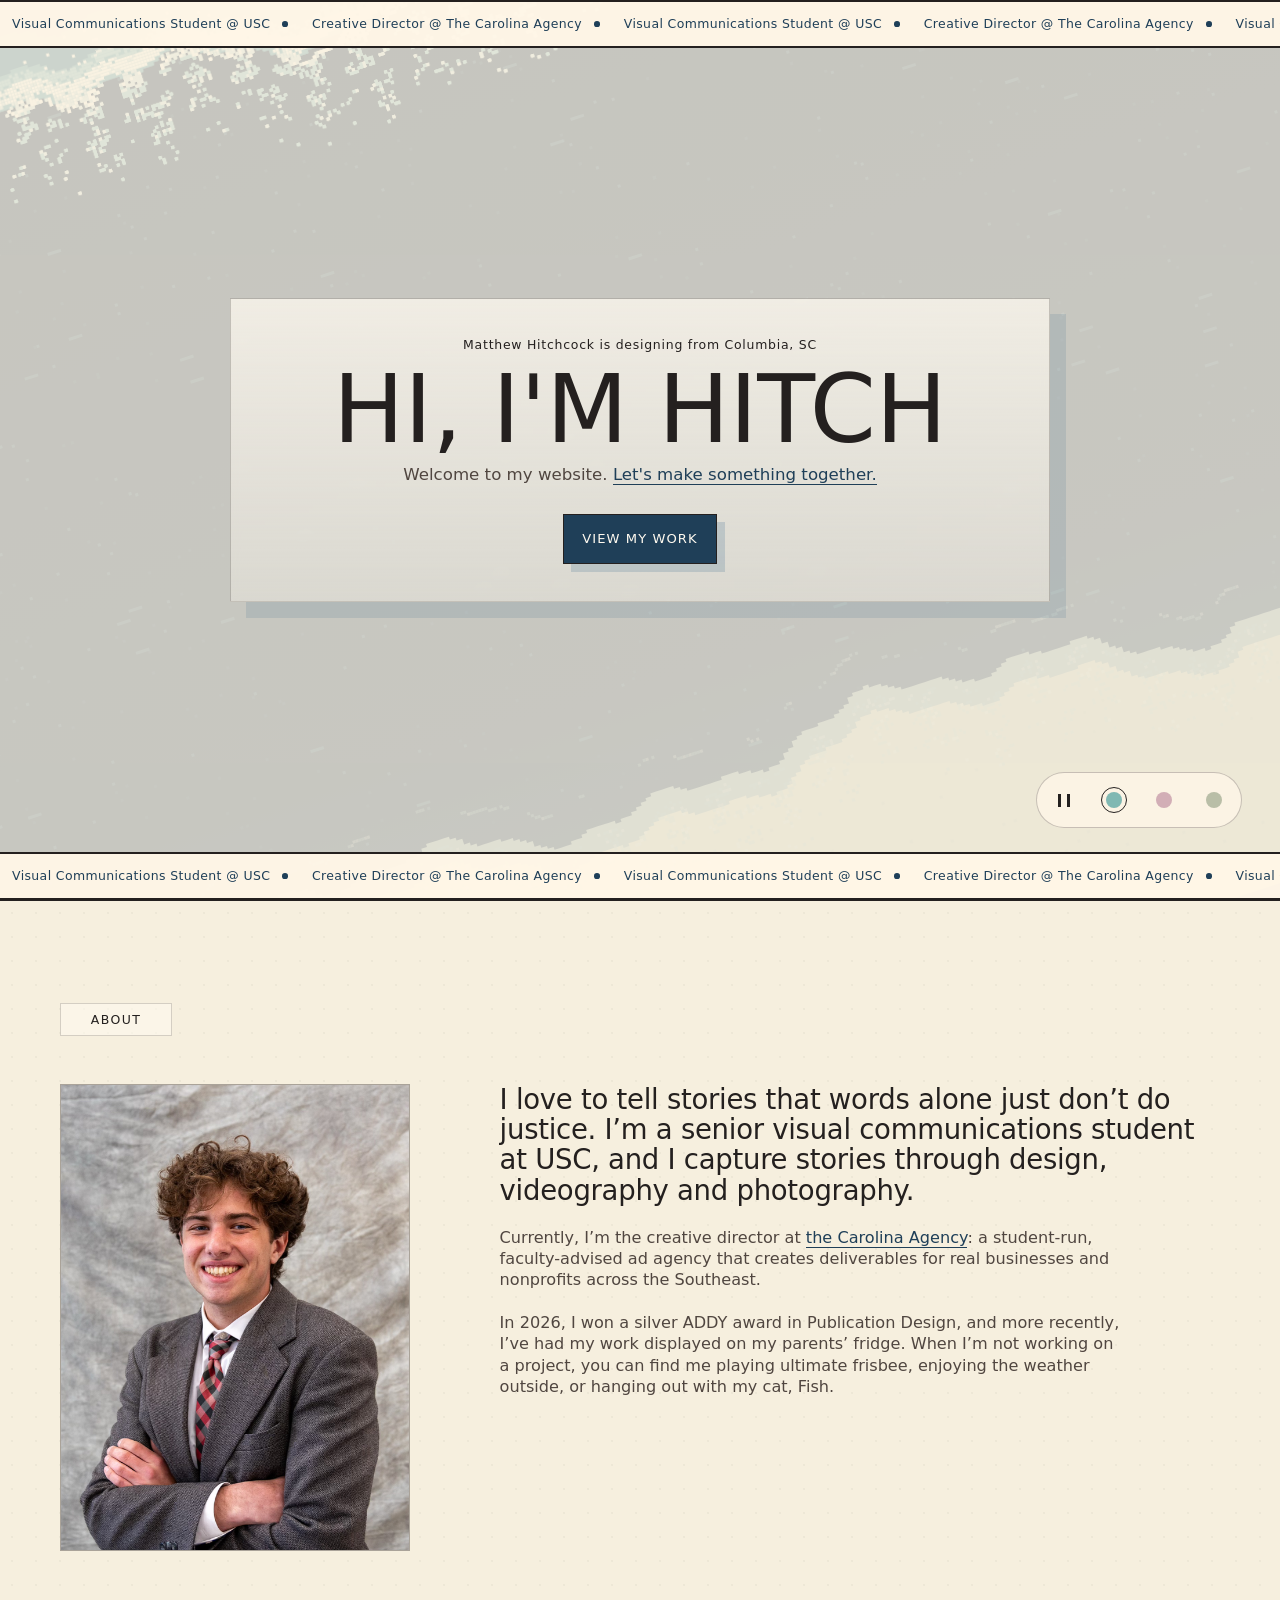
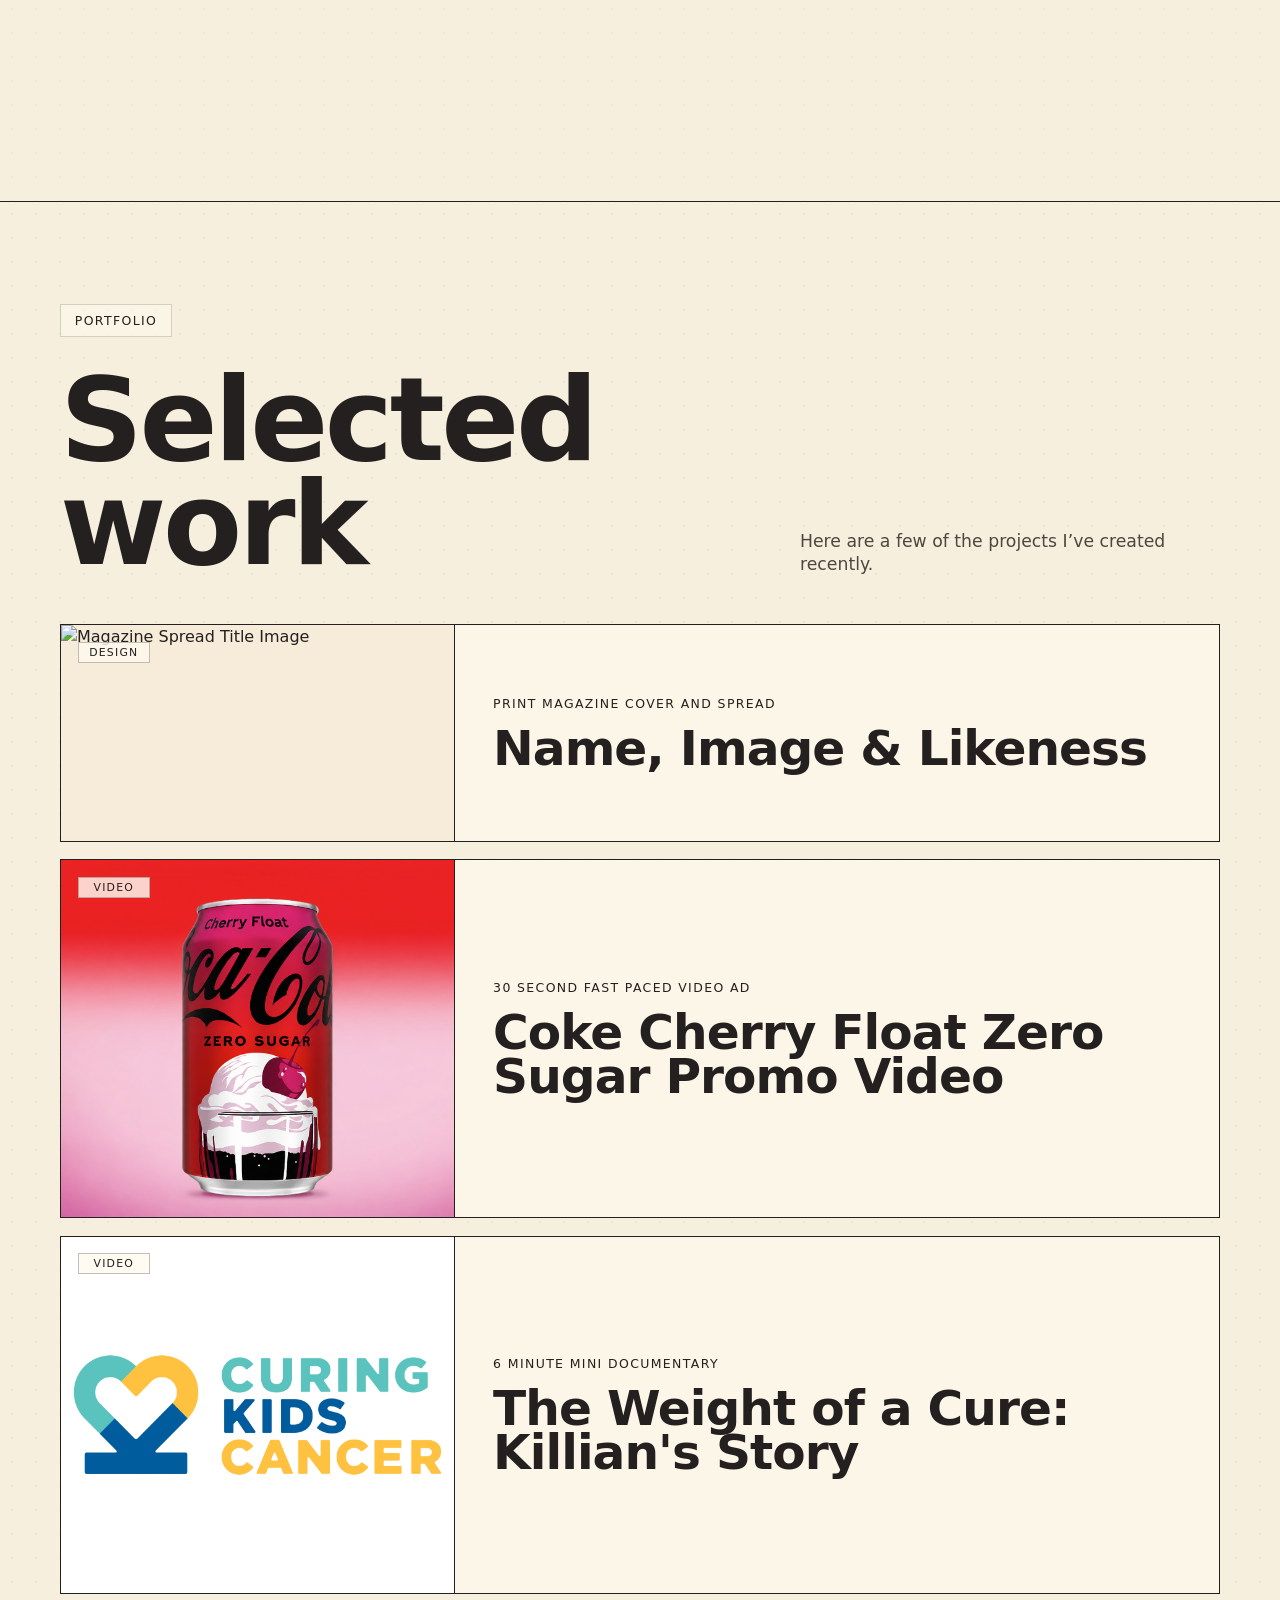
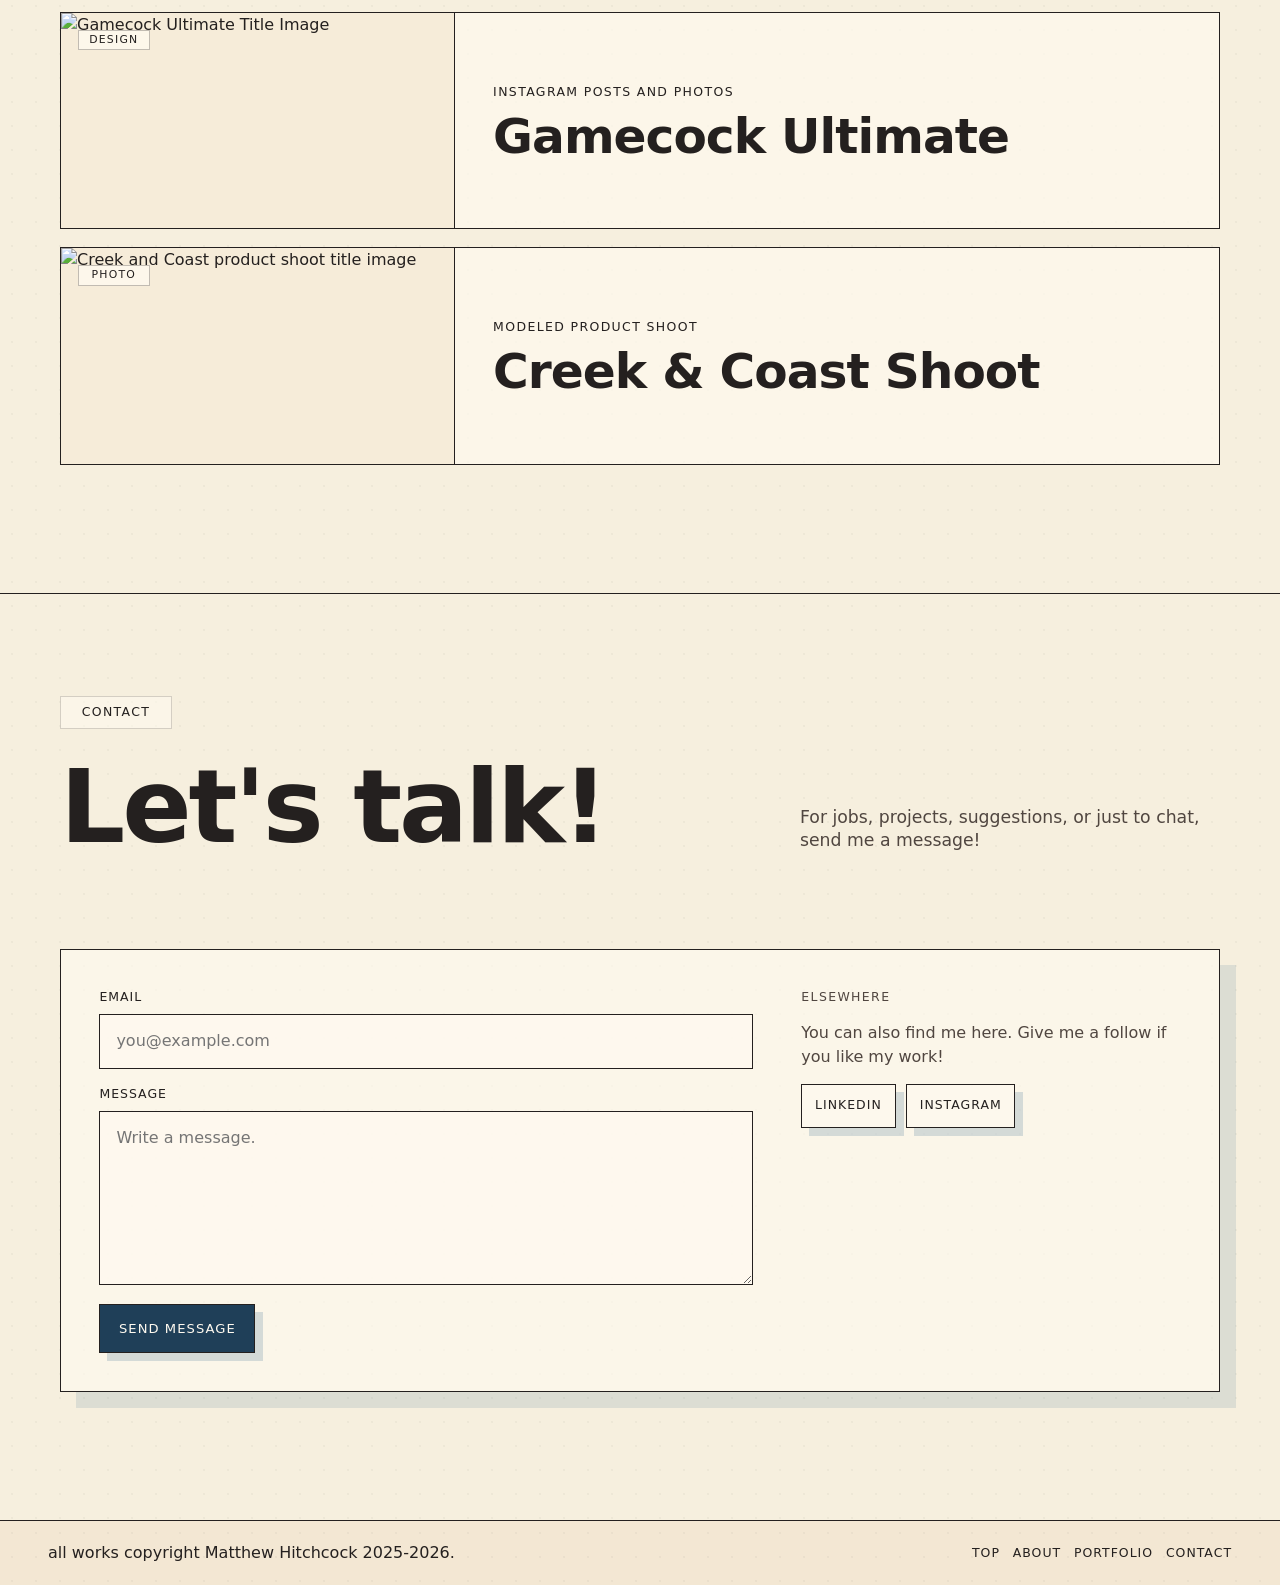
==== commit cf354c6d: "Refactor background styles in index.html Removed unnecessary linear-gradient and adjusted background" ====
--- a/index.html
+++ b/index.html
@@ -107,10 +107,8 @@
       /* Fallback wash, then a quiet center and clear space behind the marquees. */
       background: rgba(251,243,229,.78);
       background:
-        linear-gradient(180deg,
-          var(--hw-paper) 0, color-mix(in srgb,var(--hw-paper) 94%,transparent) 3rem,
-          transparent 7rem, transparent calc(100% - 7rem),
-          color-mix(in srgb,var(--hw-paper) 94%,transparent) calc(100% - 3rem), var(--hw-paper)),
+       background:
+  radial-gradient(ellipse at center, 94%,transparent) calc(100% - 3rem), var(--hw-paper)),
         radial-gradient(ellipse at center,
           color-mix(in srgb,var(--hw-paper) 96%,transparent) 0%,
           color-mix(in srgb,var(--hw-paper) 93%,transparent) 18%,
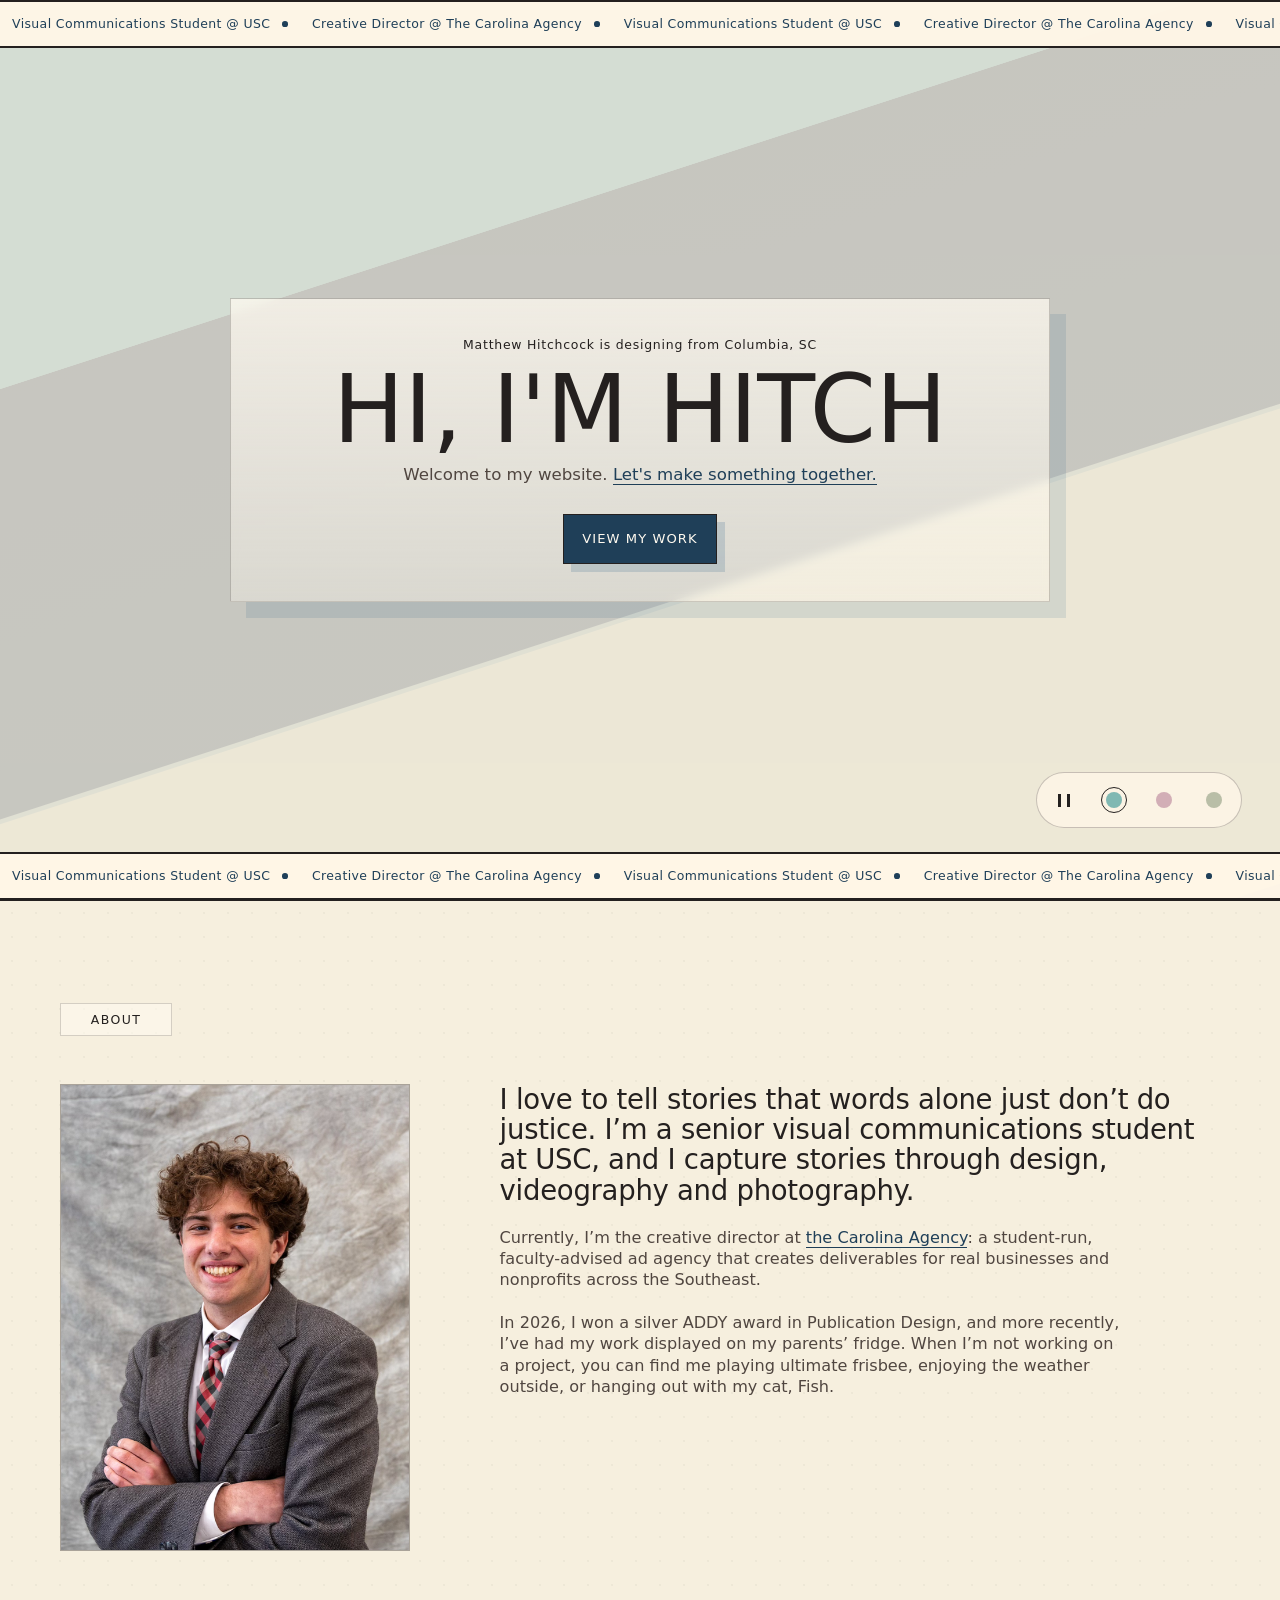
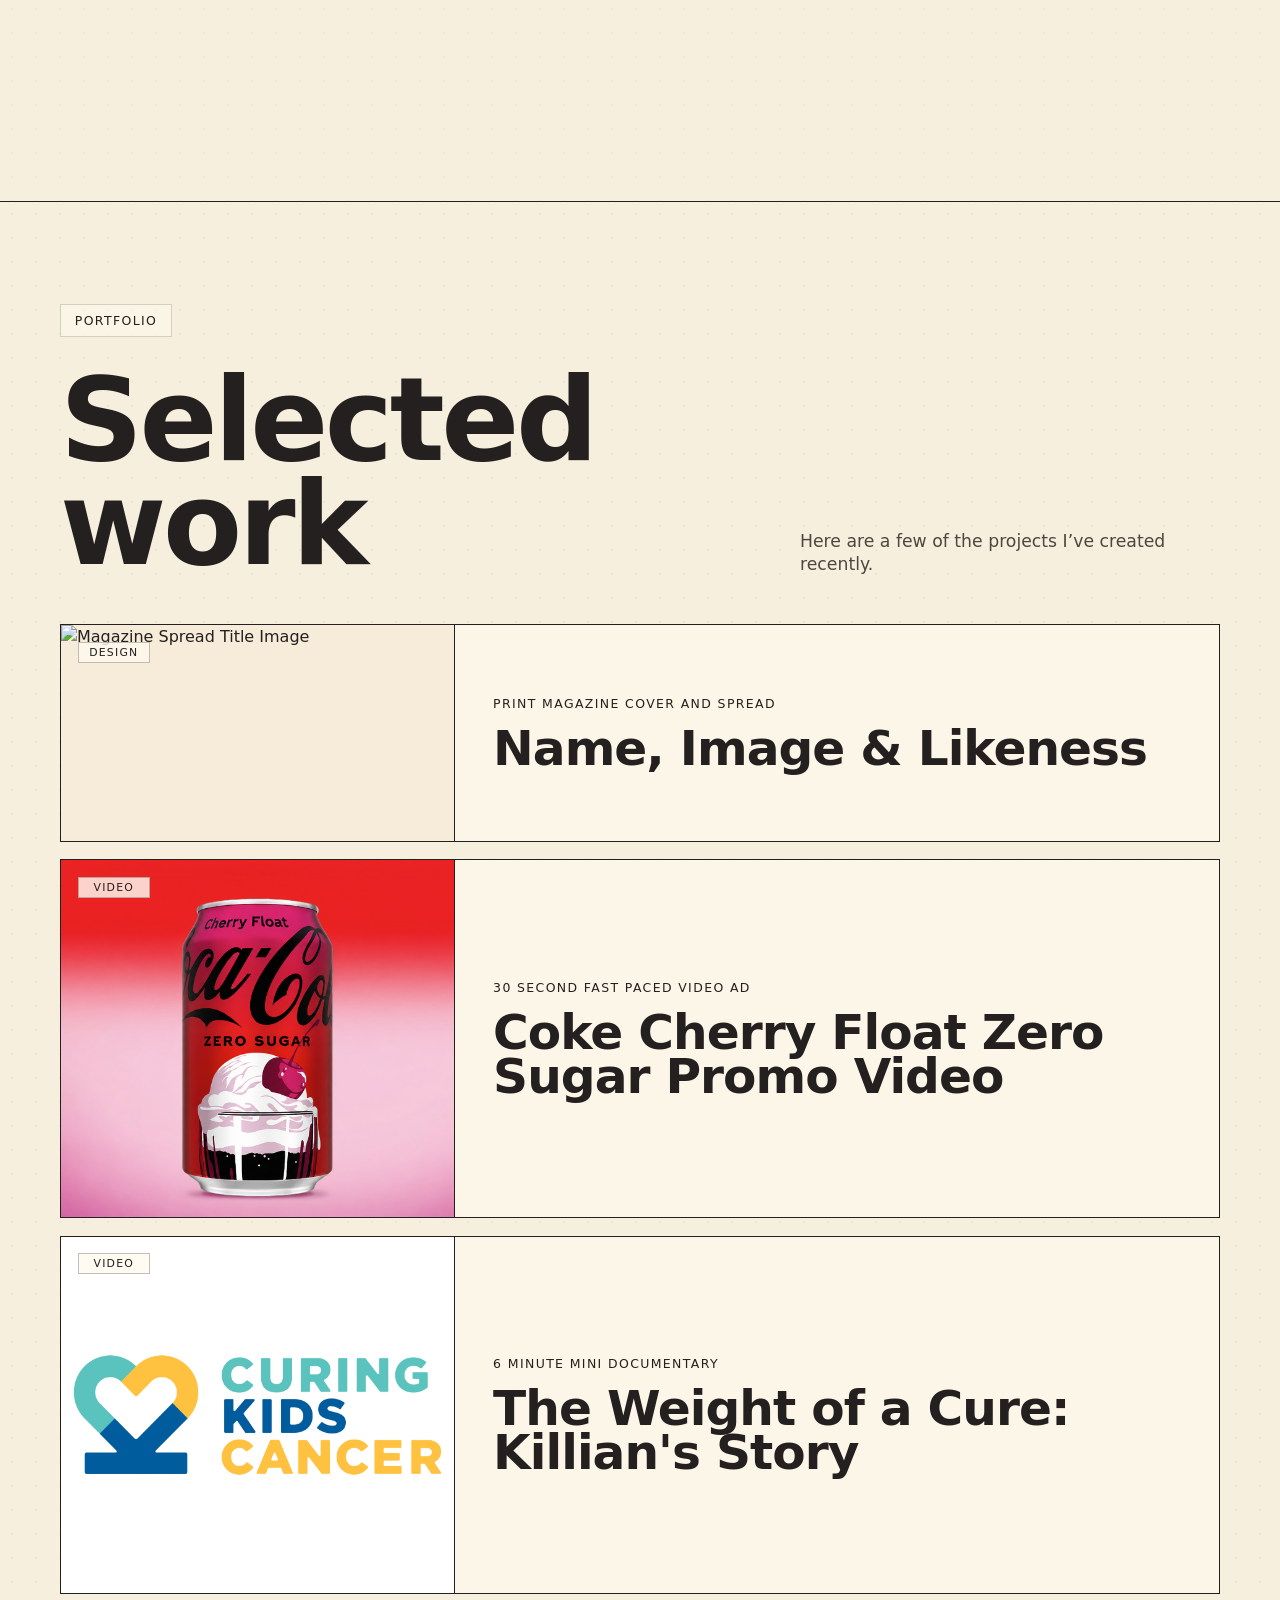
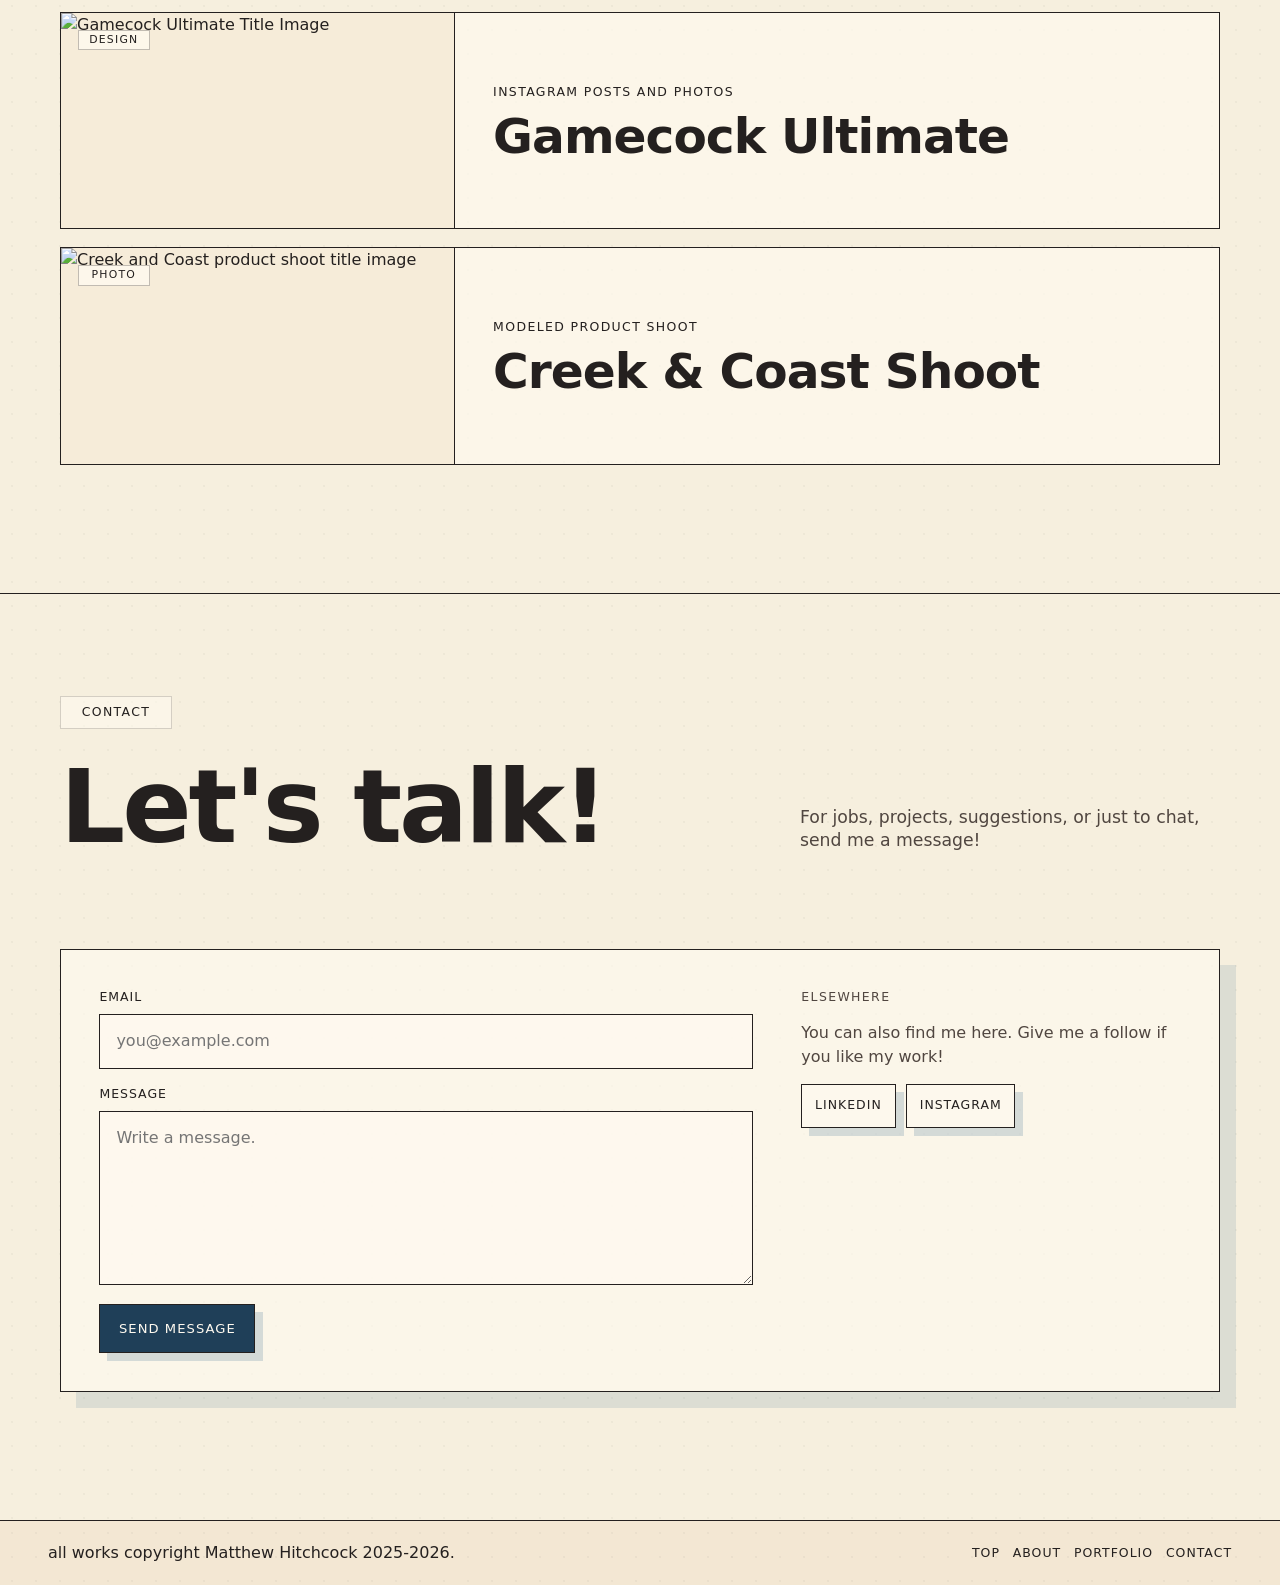
==== commit ce37840c: "Update print statement from 'Hello' to 'Goodbye'" ====
--- a/index.html
+++ b/index.html
@@ -147,10510 +147,22 @@
     @keyframes hw-retreat { 0%,100% { transform: translate3d(0,0,0) scaleY(1); opacity: .3; } 50% { transform: translate3d(0,-16em,0) scaleY(1.15); opacity: .15; } }
     @media (max-width: 640px) { .hw-ocean-world { left: 40%; } .hw-controls { right: 1rem; bottom: 4rem; } }
     @media (prefers-reduced-motion: reduce) { .hw-sea:not([data-motion="play"]) * { animation-play-state: paused; } }
-/* Static pixel sprites: one CSS rule per layer, shared by all three breakers. */
-.hw-wave-face { clip-path: polygon(0.0000% 11.3333%,0.3333% 11.3333%,0.3333% 12.6667%,0.6667% 12.6667%,0.6667% 13.3333%,1.0000% 13.3333%,1.0000% 14.6667%,1.3333% 14.6667%,1.3333% 14.6667%,1.6667% 14.6667%,1.6667% 15.3333%,2.0000% 15.3333%,2.0000% 15.3333%,2.3333% 15.3333%,2.3333% 15.3333%,2.6667% 15.3333%,2.6667% 15.3333%,3.0000% 15.3333%,3.0000% 15.3333%,3.3333% 15.3333%,3.3333% 15.3333%,3.6667% 15.3333%,3.6667% 16.0000%,4.0000% 16.0000%,4.0000% 16.6667%,4.3333% 16.6667%,4.3333% 16.6667%,4.6667% 16.6667%,4.6667% 17.3333%,5.0000% 17.3333%,5.0000% 17.3333%,5.3333% 17.3333%,5.3333% 17.3333%,5.6667% 17.3333%,5.6667% 16.6667%,6.0000% 16.6667%,6.0000% 16.0000%,6.3333% 16.0000%,6.3333% 15.3333%,6.6667% 15.3333%,6.6667% 14.6667%,7.0000% 14.6667%,7.0000% 14.0000%,7.3333% 14.0000%,7.3333% 14.0000%,7.6667% 14.0000%,7.6667% 14.0000%,8.0000% 14.0000%,8.0000% 14.0000%,8.3333% 14.0000%,8.3333% 14.0000%,8.6667% 14.0000%,8.6667% 14.6667%,9.0000% 14.6667%,9.0000% 15.3333%,9.3333% 15.3333%,9.3333% 15.3333%,9.6667% 15.3333%,9.6667% 15.3333%,10.0000% 15.3333%,10.0000% 15.3333%,10.3333% 15.3333%,10.3333% 14.6667%,10.6667% 14.6667%,10.6667% 14.6667%,11.0000% 14.6667%,11.0000% 14.6667%,11.3333% 14.6667%,11.3333% 14.6667%,11.6667% 14.6667%,11.6667% 14.6667%,12.0000% 14.6667%,12.0000% 15.3333%,12.3333% 15.3333%,12.3333% 16.0000%,12.6667% 16.0000%,12.6667% 16.6667%,13.0000% 16.6667%,13.0000% 17.3333%,13.3333% 17.3333%,13.3333% 18.0000%,13.6667% 18.0000%,13.6667% 18.0000%,14.0000% 18.0000%,14.0000% 18.0000%,14.3333% 18.0000%,14.3333% 17.3333%,14.6667% 17.3333%,14.6667% 17.3333%,15.0000% 17.3333%,15.0000% 16.6667%,15.3333% 16.6667%,15.3333% 16.0000%,15.6667% 16.0000%,15.6667% 15.3333%,16.0000% 15.3333%,16.0000% 14.6667%,16.3333% 14.6667%,16.3333% 14.6667%,16.6667% 14.6667%,16.6667% 14.6667%,17.0000% 14.6667%,17.0000% 14.6667%,17.3333% 14.6667%,17.3333% 14.6667%,17.6667% 14.6667%,17.6667% 14.0000%,18.0000% 14.0000%,18.0000% 13.3333%,18.3333% 13.3333%,18.3333% 12.6667%,18.6667% 12.6667%,18.6667% 11.3333%,19.0000% 11.3333%,19.0000% 10.0000%,19.3333% 10.0000%,19.3333% 9.3333%,19.6667% 9.3333%,19.6667% 8.6667%,20.0000% 8.6667%,20.0000% 8.0000%,20.3333% 8.0000%,20.3333% 7.3333%,20.6667% 7.3333%,20.6667% 7.3333%,21.0000% 7.3333%,21.0000% 8.0000%,21.3333% 8.0000%,21.3333% 8.0000%,21.6667% 8.0000%,21.6667% 8.0000%,22.0000% 8.0000%,22.0000% 8.6667%,22.3333% 8.6667%,22.3333% 8.0000%,22.6667% 8.0000%,22.6667% 8.0000%,23.0000% 8.0000%,23.0000% 8.0000%,23.3333% 8.0000%,23.3333% 7.3333%,23.6667% 7.3333%,23.6667% 7.3333%,24.0000% 7.3333%,24.0000% 7.3333%,24.3333% 7.3333%,24.3333% 8.0000%,24.6667% 8.0000%,24.6667% 8.0000%,25.0000% 8.0000%,25.0000% 8.6667%,25.3333% 8.6667%,25.3333% 10.0000%,25.6667% 10.0000%,25.6667% 10.6667%,26.0000% 10.6667%,26.0000% 10.6667%,26.3333% 10.6667%,26.3333% 11.3333%,26.6667% 11.3333%,26.6667% 10.6667%,27.0000% 10.6667%,27.0000% 10.6667%,27.3333% 10.6667%,27.3333% 10.0000%,27.6667% 10.0000%,27.6667% 9.3333%,28.0000% 9.3333%,28.0000% 9.3333%,28.3333% 9.3333%,28.3333% 8.6667%,28.6667% 8.6667%,28.6667% 8.6667%,29.0000% 8.6667%,29.0000% 8.6667%,29.3333% 8.6667%,29.3333% 9.3333%,29.6667% 9.3333%,29.6667% 9.3333%,30.0000% 9.3333%,30.0000% 9.3333%,30.3333% 9.3333%,30.3333% 9.3333%,30.6667% 9.3333%,30.6667% 8.6667%,31.0000% 8.6667%,31.0000% 8.6667%,31.3333% 8.6667%,31.3333% 8.0000%,31.6667% 8.0000%,31.6667% 7.3333%,32.0000% 7.3333%,32.0000% 6.6667%,32.3333% 6.6667%,32.3333% 6.6667%,32.6667% 6.6667%,32.6667% 6.6667%,33.0000% 6.6667%,33.0000% 6.6667%,33.3333% 6.6667%,33.3333% 7.3333%,33.6667% 7.3333%,33.6667% 8.0000%,34.0000% 8.0000%,34.0000% 9.3333%,34.3333% 9.3333%,34.3333% 10.0000%,34.6667% 10.0000%,34.6667% 10.6667%,35.0000% 10.6667%,35.0000% 10.6667%,35.3333% 10.6667%,35.3333% 10.6667%,35.6667% 10.6667%,35.6667% 10.6667%,36.0000% 10.6667%,36.0000% 11.3333%,36.3333% 11.3333%,36.3333% 11.3333%,36.6667% 11.3333%,36.6667% 12.0000%,37.0000% 12.0000%,37.0000% 12.6667%,37.3333% 12.6667%,37.3333% 13.3333%,37.6667% 13.3333%,37.6667% 14.6667%,38.0000% 14.6667%,38.0000% 15.3333%,38.3333% 15.3333%,38.3333% 16.0000%,38.6667% 16.0000%,38.6667% 16.6667%,39.0000% 16.6667%,39.0000% 16.6667%,39.3333% 16.6667%,39.3333% 16.6667%,39.6667% 16.6667%,39.6667% 16.0000%,40.0000% 16.0000%,40.0000% 16.0000%,40.3333% 16.0000%,40.3333% 15.3333%,40.6667% 15.3333%,40.6667% 14.6667%,41.0000% 14.6667%,41.0000% 14.6667%,41.3333% 14.6667%,41.3333% 14.6667%,41.6667% 14.6667%,41.6667% 14.6667%,42.0000% 14.6667%,42.0000% 14.6667%,42.3333% 14.6667%,42.3333% 15.3333%,42.6667% 15.3333%,42.6667% 14.6667%,43.0000% 14.6667%,43.0000% 14.6667%,43.3333% 14.6667%,43.3333% 14.0000%,43.6667% 14.0000%,43.6667% 13.3333%,44.0000% 13.3333%,44.0000% 12.6667%,44.3333% 12.6667%,44.3333% 12.0000%,44.6667% 12.0000%,44.6667% 11.3333%,45.0000% 11.3333%,45.0000% 11.3333%,45.3333% 11.3333%,45.3333% 11.3333%,45.6667% 11.3333%,45.6667% 11.3333%,46.0000% 11.3333%,46.0000% 12.0000%,46.3333% 12.0000%,46.3333% 12.6667%,46.6667% 12.6667%,46.6667% 13.3333%,47.0000% 13.3333%,47.0000% 13.3333%,47.3333% 13.3333%,47.3333% 13.3333%,47.6667% 13.3333%,47.6667% 13.3333%,48.0000% 13.3333%,48.0000% 13.3333%,48.3333% 13.3333%,48.3333% 13.3333%,48.6667% 13.3333%,48.6667% 12.6667%,49.0000% 12.6667%,49.0000% 12.6667%,49.3333% 12.6667%,49.3333% 12.6667%,49.6667% 12.6667%,49.6667% 13.3333%,50.0000% 13.3333%,50.0000% 13.3333%,50.3333% 13.3333%,50.3333% 14.0000%,50.6667% 14.0000%,50.6667% 14.0000%,51.0000% 14.0000%,51.0000% 14.6667%,51.3333% 14.6667%,51.3333% 14.0000%,51.6667% 14.0000%,51.6667% 14.0000%,52.0000% 14.0000%,52.0000% 13.3333%,52.3333% 13.3333%,52.3333% 12.0000%,52.6667% 12.0000%,52.6667% 11.3333%,53.0000% 11.3333%,53.0000% 10.0000%,53.3333% 10.0000%,53.3333% 9.3333%,53.6667% 9.3333%,53.6667% 8.6667%,54.0000% 8.6667%,54.0000% 8.6667%,54.3333% 8.6667%,54.3333% 8.6667%,54.6667% 8.6667%,54.6667% 8.0000%,55.0000% 8.0000%,55.0000% 8.0000%,55.3333% 8.0000%,55.3333% 8.0000%,55.6667% 8.0000%,55.6667% 7.3333%,56.0000% 7.3333%,56.0000% 6.6667%,56.3333% 6.6667%,56.3333% 6.0000%,56.6667% 6.0000%,56.6667% 4.6667%,57.0000% 4.6667%,57.0000% 4.0000%,57.3333% 4.0000%,57.3333% 4.0000%,57.6667% 4.0000%,57.6667% 3.3333%,58.0000% 3.3333%,58.0000% 4.0000%,58.3333% 4.0000%,58.3333% 4.0000%,58.6667% 4.0000%,58.6667% 4.6667%,59.0000% 4.6667%,59.0000% 5.3333%,59.3333% 5.3333%,59.3333% 6.0000%,59.6667% 6.0000%,59.6667% 6.6667%,60.0000% 6.6667%,60.0000% 6.6667%,60.3333% 6.6667%,60.3333% 6.6667%,60.6667% 6.6667%,60.6667% 6.6667%,61.0000% 6.6667%,61.0000% 6.6667%,61.3333% 6.6667%,61.3333% 6.6667%,61.6667% 6.6667%,61.6667% 6.6667%,62.0000% 6.6667%,62.0000% 7.3333%,62.3333% 7.3333%,62.3333% 8.0000%,62.6667% 8.0000%,62.6667% 8.6667%,63.0000% 8.6667%,63.0000% 9.3333%,63.3333% 9.3333%,63.3333% 9.3333%,63.6667% 9.3333%,63.6667% 10.0000%,64.0000% 10.0000%,64.0000% 10.0000%,64.3333% 10.0000%,64.3333% 10.0000%,64.6667% 10.0000%,64.6667% 9.3333%,65.0000% 9.3333%,65.0000% 8.6667%,65.3333% 8.6667%,65.3333% 8.0000%,65.6667% 8.0000%,65.6667% 7.3333%,66.0000% 7.3333%,66.0000% 7.3333%,66.3333% 7.3333%,66.3333% 7.3333%,66.6667% 7.3333%,66.6667% 7.3333%,67.0000% 7.3333%,67.0000% 8.0000%,67.3333% 8.0000%,67.3333% 8.0000%,67.6667% 8.0000%,67.6667% 8.6667%,68.0000% 8.6667%,68.0000% 8.6667%,68.3333% 8.6667%,68.3333% 8.6667%,68.6667% 8.6667%,68.6667% 8.6667%,69.0000% 8.6667%,69.0000% 8.6667%,69.3333% 8.6667%,69.3333% 8.0000%,69.6667% 8.0000%,69.6667% 8.0000%,70.0000% 8.0000%,70.0000% 8.0000%,70.3333% 8.0000%,70.3333% 8.6667%,70.6667% 8.6667%,70.6667% 9.3333%,71.0000% 9.3333%,71.0000% 10.6667%,71.3333% 10.6667%,71.3333% 12.0000%,71.6667% 12.0000%,71.6667% 12.6667%,72.0000% 12.6667%,72.0000% 14.0000%,72.3333% 14.0000%,72.3333% 14.6667%,72.6667% 14.6667%,72.6667% 15.3333%,73.0000% 15.3333%,73.0000% 15.3333%,73.3333% 15.3333%,73.3333% 15.3333%,73.6667% 15.3333%,73.6667% 15.3333%,74.0000% 15.3333%,74.0000% 16.0000%,74.3333% 16.0000%,74.3333% 16.0000%,74.6667% 16.0000%,74.6667% 16.6667%,75.0000% 16.6667%,75.0000% 17.3333%,75.3333% 17.3333%,75.3333% 18.0000%,75.6667% 18.0000%,75.6667% 18.6667%,76.0000% 18.6667%,76.0000% 18.6667%,76.3333% 18.6667%,76.3333% 19.3333%,76.6667% 19.3333%,76.6667% 18.6667%,77.0000% 18.6667%,77.0000% 18.6667%,77.3333% 18.6667%,77.3333% 18.0000%,77.6667% 18.0000%,77.6667% 17.3333%,78.0000% 17.3333%,78.0000% 16.0000%,78.3333% 16.0000%,78.3333% 15.3333%,78.6667% 15.3333%,78.6667% 15.3333%,79.0000% 15.3333%,79.0000% 15.3333%,79.3333% 15.3333%,79.3333% 15.3333%,79.6667% 15.3333%,79.6667% 15.3333%,80.0000% 15.3333%,80.0000% 15.3333%,80.3333% 15.3333%,80.3333% 15.3333%,80.6667% 15.3333%,80.6667% 15.3333%,81.0000% 15.3333%,81.0000% 15.3333%,81.3333% 15.3333%,81.3333% 14.6667%,81.6667% 14.6667%,81.6667% 14.0000%,82.0000% 14.0000%,82.0000% 13.3333%,82.3333% 13.3333%,82.3333% 13.3333%,82.6667% 13.3333%,82.6667% 13.3333%,83.0000% 13.3333%,83.0000% 13.3333%,83.3333% 13.3333%,83.3333% 14.0000%,83.6667% 14.0000%,83.6667% 14.6667%,84.0000% 14.6667%,84.0000% 15.3333%,84.3333% 15.3333%,84.3333% 16.0000%,84.6667% 16.0000%,84.6667% 16.0000%,85.0000% 16.0000%,85.0000% 16.6667%,85.3333% 16.6667%,85.3333% 16.6667%,85.6667% 16.6667%,85.6667% 16.0000%,86.0000% 16.0000%,86.0000% 15.3333%,86.3333% 15.3333%,86.3333% 15.3333%,86.6667% 15.3333%,86.6667% 14.6667%,87.0000% 14.6667%,87.0000% 14.6667%,87.3333% 14.6667%,87.3333% 14.6667%,87.6667% 14.6667%,87.6667% 14.6667%,88.0000% 14.6667%,88.0000% 14.6667%,88.3333% 14.6667%,88.3333% 14.6667%,88.6667% 14.6667%,88.6667% 14.6667%,89.0000% 14.6667%,89.0000% 14.0000%,89.3333% 14.0000%,89.3333% 13.3333%,89.6667% 13.3333%,89.6667% 12.6667%,90.0000% 12.6667%,90.0000% 11.3333%,90.3333% 11.3333%,90.3333% 10.0000%,90.6667% 10.0000%,90.6667% 9.3333%,91.0000% 9.3333%,91.0000% 8.0000%,91.3333% 8.0000%,91.3333% 8.0000%,91.6667% 8.0000%,91.6667% 7.3333%,92.0000% 7.3333%,92.0000% 7.3333%,92.3333% 7.3333%,92.3333% 7.3333%,92.6667% 7.3333%,92.6667% 7.3333%,93.0000% 7.3333%,93.0000% 7.3333%,93.3333% 7.3333%,93.3333% 7.3333%,93.6667% 7.3333%,93.6667% 7.3333%,94.0000% 7.3333%,94.0000% 6.6667%,94.3333% 6.6667%,94.3333% 6.0000%,94.6667% 6.0000%,94.6667% 6.0000%,95.0000% 6.0000%,95.0000% 5.3333%,95.3333% 5.3333%,95.3333% 6.0000%,95.6667% 6.0000%,95.6667% 6.0000%,96.0000% 6.0000%,96.0000% 6.6667%,96.3333% 6.6667%,96.3333% 8.0000%,96.6667% 8.0000%,96.6667% 8.6667%,97.0000% 8.6667%,97.0000% 9.3333%,97.3333% 9.3333%,97.3333% 10.0000%,97.6667% 10.0000%,97.6667% 10.0000%,98.0000% 10.0000%,98.0000% 10.0000%,98.3333% 10.0000%,98.3333% 10.0000%,98.6667% 10.0000%,98.6667% 10.0000%,99.0000% 10.0000%,99.0000% 9.3333%,99.3333% 9.3333%,99.3333% 9.3333%,99.6667% 9.3333%,99.6667% 9.3333%,100.0000% 9.3333%,100.0000% 10.0000%,100.0000% 42.3333%,99.6667% 42.3333%,99.6667% 41.6667%,99.3333% 41.6667%,99.3333% 41.6667%,99.0000% 41.6667%,99.0000% 41.6667%,98.6667% 41.6667%,98.6667% 42.3333%,98.3333% 42.3333%,98.3333% 42.3333%,98.0000% 42.3333%,98.0000% 42.3333%,97.6667% 42.3333%,97.6667% 42.3333%,97.3333% 42.3333%,97.3333% 42.3333%,97.0000% 42.3333%,97.0000% 41.6667%,96.6667% 41.6667%,96.6667% 41.0000%,96.3333% 41.0000%,96.3333% 40.3333%,96.0000% 40.3333%,96.0000% 39.0000%,95.6667% 39.0000%,95.6667% 38.3333%,95.3333% 38.3333%,95.3333% 38.3333%,95.0000% 38.3333%,95.0000% 37.6667%,94.6667% 37.6667%,94.6667% 38.3333%,94.3333% 38.3333%,94.3333% 38.3333%,94.0000% 38.3333%,94.0000% 39.0000%,93.6667% 39.0000%,93.6667% 39.6667%,93.3333% 39.6667%,93.3333% 39.6667%,93.0000% 39.6667%,93.0000% 39.6667%,92.6667% 39.6667%,92.6667% 39.6667%,92.3333% 39.6667%,92.3333% 39.6667%,92.0000% 39.6667%,92.0000% 39.6667%,91.6667% 39.6667%,91.6667% 39.6667%,91.3333% 39.6667%,91.3333% 40.3333%,91.0000% 40.3333%,91.0000% 40.3333%,90.6667% 40.3333%,90.6667% 41.6667%,90.3333% 41.6667%,90.3333% 42.3333%,90.0000% 42.3333%,90.0000% 43.6667%,89.6667% 43.6667%,89.6667% 45.0000%,89.3333% 45.0000%,89.3333% 45.6667%,89.0000% 45.6667%,89.0000% 46.3333%,88.6667% 46.3333%,88.6667% 47.0000%,88.3333% 47.0000%,88.3333% 47.0000%,88.0000% 47.0000%,88.0000% 47.0000%,87.6667% 47.0000%,87.6667% 47.0000%,87.3333% 47.0000%,87.3333% 47.0000%,87.0000% 47.0000%,87.0000% 47.0000%,86.6667% 47.0000%,86.6667% 47.0000%,86.3333% 47.0000%,86.3333% 47.6667%,86.0000% 47.6667%,86.0000% 47.6667%,85.6667% 47.6667%,85.6667% 48.3333%,85.3333% 48.3333%,85.3333% 49.0000%,85.0000% 49.0000%,85.0000% 49.0000%,84.6667% 49.0000%,84.6667% 48.3333%,84.3333% 48.3333%,84.3333% 48.3333%,84.0000% 48.3333%,84.0000% 47.6667%,83.6667% 47.6667%,83.6667% 47.0000%,83.3333% 47.0000%,83.3333% 46.3333%,83.0000% 46.3333%,83.0000% 45.6667%,82.6667% 45.6667%,82.6667% 45.6667%,82.3333% 45.6667%,82.3333% 45.6667%,82.0000% 45.6667%,82.0000% 45.6667%,81.6667% 45.6667%,81.6667% 46.3333%,81.3333% 46.3333%,81.3333% 47.0000%,81.0000% 47.0000%,81.0000% 47.6667%,80.6667% 47.6667%,80.6667% 47.6667%,80.3333% 47.6667%,80.3333% 47.6667%,80.0000% 47.6667%,80.0000% 47.6667%,79.6667% 47.6667%,79.6667% 47.6667%,79.3333% 47.6667%,79.3333% 47.6667%,79.0000% 47.6667%,79.0000% 47.6667%,78.6667% 47.6667%,78.6667% 47.6667%,78.3333% 47.6667%,78.3333% 47.6667%,78.0000% 47.6667%,78.0000% 48.3333%,77.6667% 48.3333%,77.6667% 49.6667%,77.3333% 49.6667%,77.3333% 50.3333%,77.0000% 50.3333%,77.0000% 51.0000%,76.6667% 51.0000%,76.6667% 51.0000%,76.3333% 51.0000%,76.3333% 51.6667%,76.0000% 51.6667%,76.0000% 51.0000%,75.6667% 51.0000%,75.6667% 51.0000%,75.3333% 51.0000%,75.3333% 50.3333%,75.0000% 50.3333%,75.0000% 49.6667%,74.6667% 49.6667%,74.6667% 49.0000%,74.3333% 49.0000%,74.3333% 48.3333%,74.0000% 48.3333%,74.0000% 48.3333%,73.6667% 48.3333%,73.6667% 47.6667%,73.3333% 47.6667%,73.3333% 47.6667%,73.0000% 47.6667%,73.0000% 47.6667%,72.6667% 47.6667%,72.6667% 47.6667%,72.3333% 47.6667%,72.3333% 47.0000%,72.0000% 47.0000%,72.0000% 46.3333%,71.6667% 46.3333%,71.6667% 45.0000%,71.3333% 45.0000%,71.3333% 44.3333%,71.0000% 44.3333%,71.0000% 43.0000%,70.6667% 43.0000%,70.6667% 41.6667%,70.3333% 41.6667%,70.3333% 41.0000%,70.0000% 41.0000%,70.0000% 40.3333%,69.6667% 40.3333%,69.6667% 40.3333%,69.3333% 40.3333%,69.3333% 40.3333%,69.0000% 40.3333%,69.0000% 41.0000%,68.6667% 41.0000%,68.6667% 41.0000%,68.3333% 41.0000%,68.3333% 41.0000%,68.0000% 41.0000%,68.0000% 41.0000%,67.6667% 41.0000%,67.6667% 41.0000%,67.3333% 41.0000%,67.3333% 40.3333%,67.0000% 40.3333%,67.0000% 40.3333%,66.6667% 40.3333%,66.6667% 39.6667%,66.3333% 39.6667%,66.3333% 39.6667%,66.0000% 39.6667%,66.0000% 39.6667%,65.6667% 39.6667%,65.6667% 39.6667%,65.3333% 39.6667%,65.3333% 40.3333%,65.0000% 40.3333%,65.0000% 41.0000%,64.6667% 41.0000%,64.6667% 41.6667%,64.3333% 41.6667%,64.3333% 42.3333%,64.0000% 42.3333%,64.0000% 42.3333%,63.6667% 42.3333%,63.6667% 42.3333%,63.3333% 42.3333%,63.3333% 41.6667%,63.0000% 41.6667%,63.0000% 41.6667%,62.6667% 41.6667%,62.6667% 41.0000%,62.3333% 41.0000%,62.3333% 40.3333%,62.0000% 40.3333%,62.0000% 39.6667%,61.6667% 39.6667%,61.6667% 39.0000%,61.3333% 39.0000%,61.3333% 39.0000%,61.0000% 39.0000%,61.0000% 39.0000%,60.6667% 39.0000%,60.6667% 39.0000%,60.3333% 39.0000%,60.3333% 39.0000%,60.0000% 39.0000%,60.0000% 39.0000%,59.6667% 39.0000%,59.6667% 39.0000%,59.3333% 39.0000%,59.3333% 38.3333%,59.0000% 38.3333%,59.0000% 37.6667%,58.6667% 37.6667%,58.6667% 37.0000%,58.3333% 37.0000%,58.3333% 36.3333%,58.0000% 36.3333%,58.0000% 36.3333%,57.6667% 36.3333%,57.6667% 35.6667%,57.3333% 35.6667%,57.3333% 36.3333%,57.0000% 36.3333%,57.0000% 36.3333%,56.6667% 36.3333%,56.6667% 37.0000%,56.3333% 37.0000%,56.3333% 38.3333%,56.0000% 38.3333%,56.0000% 39.0000%,55.6667% 39.0000%,55.6667% 39.6667%,55.3333% 39.6667%,55.3333% 40.3333%,55.0000% 40.3333%,55.0000% 40.3333%,54.6667% 40.3333%,54.6667% 40.3333%,54.3333% 40.3333%,54.3333% 41.0000%,54.0000% 41.0000%,54.0000% 41.0000%,53.6667% 41.0000%,53.6667% 41.0000%,53.3333% 41.0000%,53.3333% 41.6667%,53.0000% 41.6667%,53.0000% 42.3333%,52.6667% 42.3333%,52.6667% 43.6667%,52.3333% 43.6667%,52.3333% 44.3333%,52.0000% 44.3333%,52.0000% 45.6667%,51.6667% 45.6667%,51.6667% 46.3333%,51.3333% 46.3333%,51.3333% 46.3333%,51.0000% 46.3333%,51.0000% 47.0000%,50.6667% 47.0000%,50.6667% 46.3333%,50.3333% 46.3333%,50.3333% 46.3333%,50.0000% 46.3333%,50.0000% 45.6667%,49.6667% 45.6667%,49.6667% 45.6667%,49.3333% 45.6667%,49.3333% 45.0000%,49.0000% 45.0000%,49.0000% 45.0000%,48.6667% 45.0000%,48.6667% 45.0000%,48.3333% 45.0000%,48.3333% 45.6667%,48.0000% 45.6667%,48.0000% 45.6667%,47.6667% 45.6667%,47.6667% 45.6667%,47.3333% 45.6667%,47.3333% 45.6667%,47.0000% 45.6667%,47.0000% 45.6667%,46.6667% 45.6667%,46.6667% 45.6667%,46.3333% 45.6667%,46.3333% 45.0000%,46.0000% 45.0000%,46.0000% 44.3333%,45.6667% 44.3333%,45.6667% 43.6667%,45.3333% 43.6667%,45.3333% 43.6667%,45.0000% 43.6667%,45.0000% 43.6667%,44.6667% 43.6667%,44.6667% 43.6667%,44.3333% 43.6667%,44.3333% 44.3333%,44.0000% 44.3333%,44.0000% 45.0000%,43.6667% 45.0000%,43.6667% 45.6667%,43.3333% 45.6667%,43.3333% 46.3333%,43.0000% 46.3333%,43.0000% 47.0000%,42.6667% 47.0000%,42.6667% 47.0000%,42.3333% 47.0000%,42.3333% 47.6667%,42.0000% 47.6667%,42.0000% 47.0000%,41.6667% 47.0000%,41.6667% 47.0000%,41.3333% 47.0000%,41.3333% 47.0000%,41.0000% 47.0000%,41.0000% 47.0000%,40.6667% 47.0000%,40.6667% 47.0000%,40.3333% 47.0000%,40.3333% 47.6667%,40.0000% 47.6667%,40.0000% 48.3333%,39.6667% 48.3333%,39.6667% 48.3333%,39.3333% 48.3333%,39.3333% 49.0000%,39.0000% 49.0000%,39.0000% 49.0000%,38.6667% 49.0000%,38.6667% 49.0000%,38.3333% 49.0000%,38.3333% 48.3333%,38.0000% 48.3333%,38.0000% 47.6667%,37.6667% 47.6667%,37.6667% 47.0000%,37.3333% 47.0000%,37.3333% 45.6667%,37.0000% 45.6667%,37.0000% 45.0000%,36.6667% 45.0000%,36.6667% 44.3333%,36.3333% 44.3333%,36.3333% 43.6667%,36.0000% 43.6667%,36.0000% 43.6667%,35.6667% 43.6667%,35.6667% 43.0000%,35.3333% 43.0000%,35.3333% 43.0000%,35.0000% 43.0000%,35.0000% 43.0000%,34.6667% 43.0000%,34.6667% 43.0000%,34.3333% 43.0000%,34.3333% 42.3333%,34.0000% 42.3333%,34.0000% 41.6667%,33.6667% 41.6667%,33.6667% 40.3333%,33.3333% 40.3333%,33.3333% 39.6667%,33.0000% 39.6667%,33.0000% 39.0000%,32.6667% 39.0000%,32.6667% 39.0000%,32.3333% 39.0000%,32.3333% 39.0000%,32.0000% 39.0000%,32.0000% 39.0000%,31.6667% 39.0000%,31.6667% 39.6667%,31.3333% 39.6667%,31.3333% 40.3333%,31.0000% 40.3333%,31.0000% 41.0000%,30.6667% 41.0000%,30.6667% 41.0000%,30.3333% 41.0000%,30.3333% 41.6667%,30.0000% 41.6667%,30.0000% 41.6667%,29.6667% 41.6667%,29.6667% 41.6667%,29.3333% 41.6667%,29.3333% 41.6667%,29.0000% 41.6667%,29.0000% 41.0000%,28.6667% 41.0000%,28.6667% 41.0000%,28.3333% 41.0000%,28.3333% 41.0000%,28.0000% 41.0000%,28.0000% 41.6667%,27.6667% 41.6667%,27.6667% 41.6667%,27.3333% 41.6667%,27.3333% 42.3333%,27.0000% 42.3333%,27.0000% 43.0000%,26.6667% 43.0000%,26.6667% 43.0000%,26.3333% 43.0000%,26.3333% 43.6667%,26.0000% 43.6667%,26.0000% 43.0000%,25.6667% 43.0000%,25.6667% 43.0000%,25.3333% 43.0000%,25.3333% 42.3333%,25.0000% 42.3333%,25.0000% 41.0000%,24.6667% 41.0000%,24.6667% 40.3333%,24.3333% 40.3333%,24.3333% 40.3333%,24.0000% 40.3333%,24.0000% 39.6667%,23.6667% 39.6667%,23.6667% 39.6667%,23.3333% 39.6667%,23.3333% 39.6667%,23.0000% 39.6667%,23.0000% 40.3333%,22.6667% 40.3333%,22.6667% 40.3333%,22.3333% 40.3333%,22.3333% 40.3333%,22.0000% 40.3333%,22.0000% 41.0000%,21.6667% 41.0000%,21.6667% 40.3333%,21.3333% 40.3333%,21.3333% 40.3333%,21.0000% 40.3333%,21.0000% 40.3333%,20.6667% 40.3333%,20.6667% 39.6667%,20.3333% 39.6667%,20.3333% 39.6667%,20.0000% 39.6667%,20.0000% 40.3333%,19.6667% 40.3333%,19.6667% 41.0000%,19.3333% 41.0000%,19.3333% 41.6667%,19.0000% 41.6667%,19.0000% 42.3333%,18.6667% 42.3333%,18.6667% 43.6667%,18.3333% 43.6667%,18.3333% 45.0000%,18.0000% 45.0000%,18.0000% 45.6667%,17.6667% 45.6667%,17.6667% 46.3333%,17.3333% 46.3333%,17.3333% 47.0000%,17.0000% 47.0000%,17.0000% 47.0000%,16.6667% 47.0000%,16.6667% 47.0000%,16.3333% 47.0000%,16.3333% 47.0000%,16.0000% 47.0000%,16.0000% 47.0000%,15.6667% 47.0000%,15.6667% 47.6667%,15.3333% 47.6667%,15.3333% 48.3333%,15.0000% 48.3333%,15.0000% 49.0000%,14.6667% 49.0000%,14.6667% 49.6667%,14.3333% 49.6667%,14.3333% 49.6667%,14.0000% 49.6667%,14.0000% 50.3333%,13.6667% 50.3333%,13.6667% 50.3333%,13.3333% 50.3333%,13.3333% 50.3333%,13.0000% 50.3333%,13.0000% 49.6667%,12.6667% 49.6667%,12.6667% 49.0000%,12.3333% 49.0000%,12.3333% 48.3333%,12.0000% 48.3333%,12.0000% 47.6667%,11.6667% 47.6667%,11.6667% 47.0000%,11.3333% 47.0000%,11.3333% 47.0000%,11.0000% 47.0000%,11.0000% 47.0000%,10.6667% 47.0000%,10.6667% 47.0000%,10.3333% 47.0000%,10.3333% 47.0000%,10.0000% 47.0000%,10.0000% 47.6667%,9.6667% 47.6667%,9.6667% 47.6667%,9.3333% 47.6667%,9.3333% 47.6667%,9.0000% 47.6667%,9.0000% 47.6667%,8.6667% 47.6667%,8.6667% 47.0000%,8.3333% 47.0000%,8.3333% 46.3333%,8.0000% 46.3333%,8.0000% 46.3333%,7.6667% 46.3333%,7.6667% 46.3333%,7.3333% 46.3333%,7.3333% 46.3333%,7.0000% 46.3333%,7.0000% 46.3333%,6.6667% 46.3333%,6.6667% 47.0000%,6.3333% 47.0000%,6.3333% 47.6667%,6.0000% 47.6667%,6.0000% 48.3333%,5.6667% 48.3333%,5.6667% 49.0000%,5.3333% 49.0000%,5.3333% 49.6667%,5.0000% 49.6667%,5.0000% 49.6667%,4.6667% 49.6667%,4.6667% 49.6667%,4.3333% 49.6667%,4.3333% 49.0000%,4.0000% 49.0000%,4.0000% 49.0000%,3.6667% 49.0000%,3.6667% 48.3333%,3.3333% 48.3333%,3.3333% 47.6667%,3.0000% 47.6667%,3.0000% 47.6667%,2.6667% 47.6667%,2.6667% 47.6667%,2.3333% 47.6667%,2.3333% 47.6667%,2.0000% 47.6667%,2.0000% 47.6667%,1.6667% 47.6667%,1.6667% 47.6667%,1.3333% 47.6667%,1.3333% 47.0000%,1.0000% 47.0000%,1.0000% 47.0000%,0.6667% 47.0000%,0.6667% 45.6667%,0.3333% 45.6667%,0.3333% 45.0000%,0.0000% 45.0000%,0.0000% 43.6667%); }
-.hw-wave-light { clip-path: polygon(0.0000% 30.0000%,0.3333% 30.0000%,0.3333% 31.3333%,0.6667% 31.3333%,0.6667% 32.0000%,1.0000% 32.0000%,1.0000% 33.3333%,1.3333% 33.3333%,1.3333% 33.3333%,1.6667% 33.3333%,1.6667% 34.0000%,2.0000% 34.0000%,2.0000% 34.0000%,2.3333% 34.0000%,2.3333% 34.0000%,2.6667% 34.0000%,2.6667% 34.0000%,3.0000% 34.0000%,3.0000% 34.0000%,3.3333% 34.0000%,3.3333% 34.0000%,3.6667% 34.0000%,3.6667% 34.6667%,4.0000% 34.6667%,4.0000% 35.3333%,4.3333% 35.3333%,4.3333% 35.3333%,4.6667% 35.3333%,4.6667% 36.0000%,5.0000% 36.0000%,5.0000% 36.0000%,5.3333% 36.0000%,5.3333% 36.0000%,5.6667% 36.0000%,5.6667% 35.3333%,6.0000% 35.3333%,6.0000% 34.6667%,6.3333% 34.6667%,6.3333% 34.0000%,6.6667% 34.0000%,6.6667% 33.3333%,7.0000% 33.3333%,7.0000% 32.6667%,7.3333% 32.6667%,7.3333% 32.6667%,7.6667% 32.6667%,7.6667% 32.6667%,8.0000% 32.6667%,8.0000% 32.6667%,8.3333% 32.6667%,8.3333% 32.6667%,8.6667% 32.6667%,8.6667% 33.3333%,9.0000% 33.3333%,9.0000% 34.0000%,9.3333% 34.0000%,9.3333% 34.0000%,9.6667% 34.0000%,9.6667% 34.0000%,10.0000% 34.0000%,10.0000% 34.0000%,10.3333% 34.0000%,10.3333% 33.3333%,10.6667% 33.3333%,10.6667% 33.3333%,11.0000% 33.3333%,11.0000% 33.3333%,11.3333% 33.3333%,11.3333% 33.3333%,11.6667% 33.3333%,11.6667% 33.3333%,12.0000% 33.3333%,12.0000% 34.0000%,12.3333% 34.0000%,12.3333% 34.6667%,12.6667% 34.6667%,12.6667% 35.3333%,13.0000% 35.3333%,13.0000% 36.0000%,13.3333% 36.0000%,13.3333% 36.6667%,13.6667% 36.6667%,13.6667% 36.6667%,14.0000% 36.6667%,14.0000% 36.6667%,14.3333% 36.6667%,14.3333% 36.0000%,14.6667% 36.0000%,14.6667% 36.0000%,15.0000% 36.0000%,15.0000% 35.3333%,15.3333% 35.3333%,15.3333% 34.6667%,15.6667% 34.6667%,15.6667% 34.0000%,16.0000% 34.0000%,16.0000% 33.3333%,16.3333% 33.3333%,16.3333% 33.3333%,16.6667% 33.3333%,16.6667% 33.3333%,17.0000% 33.3333%,17.0000% 33.3333%,17.3333% 33.3333%,17.3333% 33.3333%,17.6667% 33.3333%,17.6667% 32.6667%,18.0000% 32.6667%,18.0000% 32.0000%,18.3333% 32.0000%,18.3333% 31.3333%,18.6667% 31.3333%,18.6667% 30.0000%,19.0000% 30.0000%,19.0000% 28.6667%,19.3333% 28.6667%,19.3333% 28.0000%,19.6667% 28.0000%,19.6667% 27.3333%,20.0000% 27.3333%,20.0000% 26.6667%,20.3333% 26.6667%,20.3333% 26.0000%,20.6667% 26.0000%,20.6667% 26.0000%,21.0000% 26.0000%,21.0000% 26.6667%,21.3333% 26.6667%,21.3333% 26.6667%,21.6667% 26.6667%,21.6667% 26.6667%,22.0000% 26.6667%,22.0000% 27.3333%,22.3333% 27.3333%,22.3333% 26.6667%,22.6667% 26.6667%,22.6667% 26.6667%,23.0000% 26.6667%,23.0000% 26.6667%,23.3333% 26.6667%,23.3333% 26.0000%,23.6667% 26.0000%,23.6667% 26.0000%,24.0000% 26.0000%,24.0000% 26.0000%,24.3333% 26.0000%,24.3333% 26.6667%,24.6667% 26.6667%,24.6667% 26.6667%,25.0000% 26.6667%,25.0000% 27.3333%,25.3333% 27.3333%,25.3333% 28.6667%,25.6667% 28.6667%,25.6667% 29.3333%,26.0000% 29.3333%,26.0000% 29.3333%,26.3333% 29.3333%,26.3333% 30.0000%,26.6667% 30.0000%,26.6667% 29.3333%,27.0000% 29.3333%,27.0000% 29.3333%,27.3333% 29.3333%,27.3333% 28.6667%,27.6667% 28.6667%,27.6667% 28.0000%,28.0000% 28.0000%,28.0000% 28.0000%,28.3333% 28.0000%,28.3333% 27.3333%,28.6667% 27.3333%,28.6667% 27.3333%,29.0000% 27.3333%,29.0000% 27.3333%,29.3333% 27.3333%,29.3333% 28.0000%,29.6667% 28.0000%,29.6667% 28.0000%,30.0000% 28.0000%,30.0000% 28.0000%,30.3333% 28.0000%,30.3333% 28.0000%,30.6667% 28.0000%,30.6667% 27.3333%,31.0000% 27.3333%,31.0000% 27.3333%,31.3333% 27.3333%,31.3333% 26.6667%,31.6667% 26.6667%,31.6667% 26.0000%,32.0000% 26.0000%,32.0000% 25.3333%,32.3333% 25.3333%,32.3333% 25.3333%,32.6667% 25.3333%,32.6667% 25.3333%,33.0000% 25.3333%,33.0000% 25.3333%,33.3333% 25.3333%,33.3333% 26.0000%,33.6667% 26.0000%,33.6667% 26.6667%,34.0000% 26.6667%,34.0000% 28.0000%,34.3333% 28.0000%,34.3333% 28.6667%,34.6667% 28.6667%,34.6667% 29.3333%,35.0000% 29.3333%,35.0000% 29.3333%,35.3333% 29.3333%,35.3333% 29.3333%,35.6667% 29.3333%,35.6667% 29.3333%,36.0000% 29.3333%,36.0000% 30.0000%,36.3333% 30.0000%,36.3333% 30.0000%,36.6667% 30.0000%,36.6667% 30.6667%,37.0000% 30.6667%,37.0000% 31.3333%,37.3333% 31.3333%,37.3333% 32.0000%,37.6667% 32.0000%,37.6667% 33.3333%,38.0000% 33.3333%,38.0000% 34.0000%,38.3333% 34.0000%,38.3333% 34.6667%,38.6667% 34.6667%,38.6667% 35.3333%,39.0000% 35.3333%,39.0000% 35.3333%,39.3333% 35.3333%,39.3333% 35.3333%,39.6667% 35.3333%,39.6667% 34.6667%,40.0000% 34.6667%,40.0000% 34.6667%,40.3333% 34.6667%,40.3333% 34.0000%,40.6667% 34.0000%,40.6667% 33.3333%,41.0000% 33.3333%,41.0000% 33.3333%,41.3333% 33.3333%,41.3333% 33.3333%,41.6667% 33.3333%,41.6667% 33.3333%,42.0000% 33.3333%,42.0000% 33.3333%,42.3333% 33.3333%,42.3333% 34.0000%,42.6667% 34.0000%,42.6667% 33.3333%,43.0000% 33.3333%,43.0000% 33.3333%,43.3333% 33.3333%,43.3333% 32.6667%,43.6667% 32.6667%,43.6667% 32.0000%,44.0000% 32.0000%,44.0000% 31.3333%,44.3333% 31.3333%,44.3333% 30.6667%,44.6667% 30.6667%,44.6667% 30.0000%,45.0000% 30.0000%,45.0000% 30.0000%,45.3333% 30.0000%,45.3333% 30.0000%,45.6667% 30.0000%,45.6667% 30.0000%,46.0000% 30.0000%,46.0000% 30.6667%,46.3333% 30.6667%,46.3333% 31.3333%,46.6667% 31.3333%,46.6667% 32.0000%,47.0000% 32.0000%,47.0000% 32.0000%,47.3333% 32.0000%,47.3333% 32.0000%,47.6667% 32.0000%,47.6667% 32.0000%,48.0000% 32.0000%,48.0000% 32.0000%,48.3333% 32.0000%,48.3333% 32.0000%,48.6667% 32.0000%,48.6667% 31.3333%,49.0000% 31.3333%,49.0000% 31.3333%,49.3333% 31.3333%,49.3333% 31.3333%,49.6667% 31.3333%,49.6667% 32.0000%,50.0000% 32.0000%,50.0000% 32.0000%,50.3333% 32.0000%,50.3333% 32.6667%,50.6667% 32.6667%,50.6667% 32.6667%,51.0000% 32.6667%,51.0000% 33.3333%,51.3333% 33.3333%,51.3333% 32.6667%,51.6667% 32.6667%,51.6667% 32.6667%,52.0000% 32.6667%,52.0000% 32.0000%,52.3333% 32.0000%,52.3333% 30.6667%,52.6667% 30.6667%,52.6667% 30.0000%,53.0000% 30.0000%,53.0000% 28.6667%,53.3333% 28.6667%,53.3333% 28.0000%,53.6667% 28.0000%,53.6667% 27.3333%,54.0000% 27.3333%,54.0000% 27.3333%,54.3333% 27.3333%,54.3333% 27.3333%,54.6667% 27.3333%,54.6667% 26.6667%,55.0000% 26.6667%,55.0000% 26.6667%,55.3333% 26.6667%,55.3333% 26.6667%,55.6667% 26.6667%,55.6667% 26.0000%,56.0000% 26.0000%,56.0000% 25.3333%,56.3333% 25.3333%,56.3333% 24.6667%,56.6667% 24.6667%,56.6667% 23.3333%,57.0000% 23.3333%,57.0000% 22.6667%,57.3333% 22.6667%,57.3333% 22.6667%,57.6667% 22.6667%,57.6667% 22.0000%,58.0000% 22.0000%,58.0000% 22.6667%,58.3333% 22.6667%,58.3333% 22.6667%,58.6667% 22.6667%,58.6667% 23.3333%,59.0000% 23.3333%,59.0000% 24.0000%,59.3333% 24.0000%,59.3333% 24.6667%,59.6667% 24.6667%,59.6667% 25.3333%,60.0000% 25.3333%,60.0000% 25.3333%,60.3333% 25.3333%,60.3333% 25.3333%,60.6667% 25.3333%,60.6667% 25.3333%,61.0000% 25.3333%,61.0000% 25.3333%,61.3333% 25.3333%,61.3333% 25.3333%,61.6667% 25.3333%,61.6667% 25.3333%,62.0000% 25.3333%,62.0000% 26.0000%,62.3333% 26.0000%,62.3333% 26.6667%,62.6667% 26.6667%,62.6667% 27.3333%,63.0000% 27.3333%,63.0000% 28.0000%,63.3333% 28.0000%,63.3333% 28.0000%,63.6667% 28.0000%,63.6667% 28.6667%,64.0000% 28.6667%,64.0000% 28.6667%,64.3333% 28.6667%,64.3333% 28.6667%,64.6667% 28.6667%,64.6667% 28.0000%,65.0000% 28.0000%,65.0000% 27.3333%,65.3333% 27.3333%,65.3333% 26.6667%,65.6667% 26.6667%,65.6667% 26.0000%,66.0000% 26.0000%,66.0000% 26.0000%,66.3333% 26.0000%,66.3333% 26.0000%,66.6667% 26.0000%,66.6667% 26.0000%,67.0000% 26.0000%,67.0000% 26.6667%,67.3333% 26.6667%,67.3333% 26.6667%,67.6667% 26.6667%,67.6667% 27.3333%,68.0000% 27.3333%,68.0000% 27.3333%,68.3333% 27.3333%,68.3333% 27.3333%,68.6667% 27.3333%,68.6667% 27.3333%,69.0000% 27.3333%,69.0000% 27.3333%,69.3333% 27.3333%,69.3333% 26.6667%,69.6667% 26.6667%,69.6667% 26.6667%,70.0000% 26.6667%,70.0000% 26.6667%,70.3333% 26.6667%,70.3333% 27.3333%,70.6667% 27.3333%,70.6667% 28.0000%,71.0000% 28.0000%,71.0000% 29.3333%,71.3333% 29.3333%,71.3333% 30.6667%,71.6667% 30.6667%,71.6667% 31.3333%,72.0000% 31.3333%,72.0000% 32.6667%,72.3333% 32.6667%,72.3333% 33.3333%,72.6667% 33.3333%,72.6667% 34.0000%,73.0000% 34.0000%,73.0000% 34.0000%,73.3333% 34.0000%,73.3333% 34.0000%,73.6667% 34.0000%,73.6667% 34.0000%,74.0000% 34.0000%,74.0000% 34.6667%,74.3333% 34.6667%,74.3333% 34.6667%,74.6667% 34.6667%,74.6667% 35.3333%,75.0000% 35.3333%,75.0000% 36.0000%,75.3333% 36.0000%,75.3333% 36.6667%,75.6667% 36.6667%,75.6667% 37.3333%,76.0000% 37.3333%,76.0000% 37.3333%,76.3333% 37.3333%,76.3333% 38.0000%,76.6667% 38.0000%,76.6667% 37.3333%,77.0000% 37.3333%,77.0000% 37.3333%,77.3333% 37.3333%,77.3333% 36.6667%,77.6667% 36.6667%,77.6667% 36.0000%,78.0000% 36.0000%,78.0000% 34.6667%,78.3333% 34.6667%,78.3333% 34.0000%,78.6667% 34.0000%,78.6667% 34.0000%,79.0000% 34.0000%,79.0000% 34.0000%,79.3333% 34.0000%,79.3333% 34.0000%,79.6667% 34.0000%,79.6667% 34.0000%,80.0000% 34.0000%,80.0000% 34.0000%,80.3333% 34.0000%,80.3333% 34.0000%,80.6667% 34.0000%,80.6667% 34.0000%,81.0000% 34.0000%,81.0000% 34.0000%,81.3333% 34.0000%,81.3333% 33.3333%,81.6667% 33.3333%,81.6667% 32.6667%,82.0000% 32.6667%,82.0000% 32.0000%,82.3333% 32.0000%,82.3333% 32.0000%,82.6667% 32.0000%,82.6667% 32.0000%,83.0000% 32.0000%,83.0000% 32.0000%,83.3333% 32.0000%,83.3333% 32.6667%,83.6667% 32.6667%,83.6667% 33.3333%,84.0000% 33.3333%,84.0000% 34.0000%,84.3333% 34.0000%,84.3333% 34.6667%,84.6667% 34.6667%,84.6667% 34.6667%,85.0000% 34.6667%,85.0000% 35.3333%,85.3333% 35.3333%,85.3333% 35.3333%,85.6667% 35.3333%,85.6667% 34.6667%,86.0000% 34.6667%,86.0000% 34.0000%,86.3333% 34.0000%,86.3333% 34.0000%,86.6667% 34.0000%,86.6667% 33.3333%,87.0000% 33.3333%,87.0000% 33.3333%,87.3333% 33.3333%,87.3333% 33.3333%,87.6667% 33.3333%,87.6667% 33.3333%,88.0000% 33.3333%,88.0000% 33.3333%,88.3333% 33.3333%,88.3333% 33.3333%,88.6667% 33.3333%,88.6667% 33.3333%,89.0000% 33.3333%,89.0000% 32.6667%,89.3333% 32.6667%,89.3333% 32.0000%,89.6667% 32.0000%,89.6667% 31.3333%,90.0000% 31.3333%,90.0000% 30.0000%,90.3333% 30.0000%,90.3333% 28.6667%,90.6667% 28.6667%,90.6667% 28.0000%,91.0000% 28.0000%,91.0000% 26.6667%,91.3333% 26.6667%,91.3333% 26.6667%,91.6667% 26.6667%,91.6667% 26.0000%,92.0000% 26.0000%,92.0000% 26.0000%,92.3333% 26.0000%,92.3333% 26.0000%,92.6667% 26.0000%,92.6667% 26.0000%,93.0000% 26.0000%,93.0000% 26.0000%,93.3333% 26.0000%,93.3333% 26.0000%,93.6667% 26.0000%,93.6667% 26.0000%,94.0000% 26.0000%,94.0000% 25.3333%,94.3333% 25.3333%,94.3333% 24.6667%,94.6667% 24.6667%,94.6667% 24.6667%,95.0000% 24.6667%,95.0000% 24.0000%,95.3333% 24.0000%,95.3333% 24.6667%,95.6667% 24.6667%,95.6667% 24.6667%,96.0000% 24.6667%,96.0000% 25.3333%,96.3333% 25.3333%,96.3333% 26.6667%,96.6667% 26.6667%,96.6667% 27.3333%,97.0000% 27.3333%,97.0000% 28.0000%,97.3333% 28.0000%,97.3333% 28.6667%,97.6667% 28.6667%,97.6667% 28.6667%,98.0000% 28.6667%,98.0000% 28.6667%,98.3333% 28.6667%,98.3333% 28.6667%,98.6667% 28.6667%,98.6667% 28.6667%,99.0000% 28.6667%,99.0000% 28.0000%,99.3333% 28.0000%,99.3333% 28.0000%,99.6667% 28.0000%,99.6667% 28.0000%,100.0000% 28.0000%,100.0000% 28.6667%,100.0000% 43.6667%,99.6667% 43.6667%,99.6667% 43.0000%,99.3333% 43.0000%,99.3333% 43.0000%,99.0000% 43.0000%,99.0000% 43.0000%,98.6667% 43.0000%,98.6667% 43.6667%,98.3333% 43.6667%,98.3333% 43.6667%,98.0000% 43.6667%,98.0000% 43.6667%,97.6667% 43.6667%,97.6667% 43.6667%,97.3333% 43.6667%,97.3333% 43.6667%,97.0000% 43.6667%,97.0000% 43.0000%,96.6667% 43.0000%,96.6667% 42.3333%,96.3333% 42.3333%,96.3333% 41.6667%,96.0000% 41.6667%,96.0000% 40.3333%,95.6667% 40.3333%,95.6667% 39.6667%,95.3333% 39.6667%,95.3333% 39.6667%,95.0000% 39.6667%,95.0000% 39.0000%,94.6667% 39.0000%,94.6667% 39.6667%,94.3333% 39.6667%,94.3333% 39.6667%,94.0000% 39.6667%,94.0000% 40.3333%,93.6667% 40.3333%,93.6667% 41.0000%,93.3333% 41.0000%,93.3333% 41.0000%,93.0000% 41.0000%,93.0000% 41.0000%,92.6667% 41.0000%,92.6667% 41.0000%,92.3333% 41.0000%,92.3333% 41.0000%,92.0000% 41.0000%,92.0000% 41.0000%,91.6667% 41.0000%,91.6667% 41.0000%,91.3333% 41.0000%,91.3333% 41.6667%,91.0000% 41.6667%,91.0000% 41.6667%,90.6667% 41.6667%,90.6667% 43.0000%,90.3333% 43.0000%,90.3333% 43.6667%,90.0000% 43.6667%,90.0000% 45.0000%,89.6667% 45.0000%,89.6667% 46.3333%,89.3333% 46.3333%,89.3333% 47.0000%,89.0000% 47.0000%,89.0000% 47.6667%,88.6667% 47.6667%,88.6667% 48.3333%,88.3333% 48.3333%,88.3333% 48.3333%,88.0000% 48.3333%,88.0000% 48.3333%,87.6667% 48.3333%,87.6667% 48.3333%,87.3333% 48.3333%,87.3333% 48.3333%,87.0000% 48.3333%,87.0000% 48.3333%,86.6667% 48.3333%,86.6667% 48.3333%,86.3333% 48.3333%,86.3333% 49.0000%,86.0000% 49.0000%,86.0000% 49.0000%,85.6667% 49.0000%,85.6667% 49.6667%,85.3333% 49.6667%,85.3333% 50.3333%,85.0000% 50.3333%,85.0000% 50.3333%,84.6667% 50.3333%,84.6667% 49.6667%,84.3333% 49.6667%,84.3333% 49.6667%,84.0000% 49.6667%,84.0000% 49.0000%,83.6667% 49.0000%,83.6667% 48.3333%,83.3333% 48.3333%,83.3333% 47.6667%,83.0000% 47.6667%,83.0000% 47.0000%,82.6667% 47.0000%,82.6667% 47.0000%,82.3333% 47.0000%,82.3333% 47.0000%,82.0000% 47.0000%,82.0000% 47.0000%,81.6667% 47.0000%,81.6667% 47.6667%,81.3333% 47.6667%,81.3333% 48.3333%,81.0000% 48.3333%,81.0000% 49.0000%,80.6667% 49.0000%,80.6667% 49.0000%,80.3333% 49.0000%,80.3333% 49.0000%,80.0000% 49.0000%,80.0000% 49.0000%,79.6667% 49.0000%,79.6667% 49.0000%,79.3333% 49.0000%,79.3333% 49.0000%,79.0000% 49.0000%,79.0000% 49.0000%,78.6667% 49.0000%,78.6667% 49.0000%,78.3333% 49.0000%,78.3333% 49.0000%,78.0000% 49.0000%,78.0000% 49.6667%,77.6667% 49.6667%,77.6667% 51.0000%,77.3333% 51.0000%,77.3333% 51.6667%,77.0000% 51.6667%,77.0000% 52.3333%,76.6667% 52.3333%,76.6667% 52.3333%,76.3333% 52.3333%,76.3333% 53.0000%,76.0000% 53.0000%,76.0000% 52.3333%,75.6667% 52.3333%,75.6667% 52.3333%,75.3333% 52.3333%,75.3333% 51.6667%,75.0000% 51.6667%,75.0000% 51.0000%,74.6667% 51.0000%,74.6667% 50.3333%,74.3333% 50.3333%,74.3333% 49.6667%,74.0000% 49.6667%,74.0000% 49.6667%,73.6667% 49.6667%,73.6667% 49.0000%,73.3333% 49.0000%,73.3333% 49.0000%,73.0000% 49.0000%,73.0000% 49.0000%,72.6667% 49.0000%,72.6667% 49.0000%,72.3333% 49.0000%,72.3333% 48.3333%,72.0000% 48.3333%,72.0000% 47.6667%,71.6667% 47.6667%,71.6667% 46.3333%,71.3333% 46.3333%,71.3333% 45.6667%,71.0000% 45.6667%,71.0000% 44.3333%,70.6667% 44.3333%,70.6667% 43.0000%,70.3333% 43.0000%,70.3333% 42.3333%,70.0000% 42.3333%,70.0000% 41.6667%,69.6667% 41.6667%,69.6667% 41.6667%,69.3333% 41.6667%,69.3333% 41.6667%,69.0000% 41.6667%,69.0000% 42.3333%,68.6667% 42.3333%,68.6667% 42.3333%,68.3333% 42.3333%,68.3333% 42.3333%,68.0000% 42.3333%,68.0000% 42.3333%,67.6667% 42.3333%,67.6667% 42.3333%,67.3333% 42.3333%,67.3333% 41.6667%,67.0000% 41.6667%,67.0000% 41.6667%,66.6667% 41.6667%,66.6667% 41.0000%,66.3333% 41.0000%,66.3333% 41.0000%,66.0000% 41.0000%,66.0000% 41.0000%,65.6667% 41.0000%,65.6667% 41.0000%,65.3333% 41.0000%,65.3333% 41.6667%,65.0000% 41.6667%,65.0000% 42.3333%,64.6667% 42.3333%,64.6667% 43.0000%,64.3333% 43.0000%,64.3333% 43.6667%,64.0000% 43.6667%,64.0000% 43.6667%,63.6667% 43.6667%,63.6667% 43.6667%,63.3333% 43.6667%,63.3333% 43.0000%,63.0000% 43.0000%,63.0000% 43.0000%,62.6667% 43.0000%,62.6667% 42.3333%,62.3333% 42.3333%,62.3333% 41.6667%,62.0000% 41.6667%,62.0000% 41.0000%,61.6667% 41.0000%,61.6667% 40.3333%,61.3333% 40.3333%,61.3333% 40.3333%,61.0000% 40.3333%,61.0000% 40.3333%,60.6667% 40.3333%,60.6667% 40.3333%,60.3333% 40.3333%,60.3333% 40.3333%,60.0000% 40.3333%,60.0000% 40.3333%,59.6667% 40.3333%,59.6667% 40.3333%,59.3333% 40.3333%,59.3333% 39.6667%,59.0000% 39.6667%,59.0000% 39.0000%,58.6667% 39.0000%,58.6667% 38.3333%,58.3333% 38.3333%,58.3333% 37.6667%,58.0000% 37.6667%,58.0000% 37.6667%,57.6667% 37.6667%,57.6667% 37.0000%,57.3333% 37.0000%,57.3333% 37.6667%,57.0000% 37.6667%,57.0000% 37.6667%,56.6667% 37.6667%,56.6667% 38.3333%,56.3333% 38.3333%,56.3333% 39.6667%,56.0000% 39.6667%,56.0000% 40.3333%,55.6667% 40.3333%,55.6667% 41.0000%,55.3333% 41.0000%,55.3333% 41.6667%,55.0000% 41.6667%,55.0000% 41.6667%,54.6667% 41.6667%,54.6667% 41.6667%,54.3333% 41.6667%,54.3333% 42.3333%,54.0000% 42.3333%,54.0000% 42.3333%,53.6667% 42.3333%,53.6667% 42.3333%,53.3333% 42.3333%,53.3333% 43.0000%,53.0000% 43.0000%,53.0000% 43.6667%,52.6667% 43.6667%,52.6667% 45.0000%,52.3333% 45.0000%,52.3333% 45.6667%,52.0000% 45.6667%,52.0000% 47.0000%,51.6667% 47.0000%,51.6667% 47.6667%,51.3333% 47.6667%,51.3333% 47.6667%,51.0000% 47.6667%,51.0000% 48.3333%,50.6667% 48.3333%,50.6667% 47.6667%,50.3333% 47.6667%,50.3333% 47.6667%,50.0000% 47.6667%,50.0000% 47.0000%,49.6667% 47.0000%,49.6667% 47.0000%,49.3333% 47.0000%,49.3333% 46.3333%,49.0000% 46.3333%,49.0000% 46.3333%,48.6667% 46.3333%,48.6667% 46.3333%,48.3333% 46.3333%,48.3333% 47.0000%,48.0000% 47.0000%,48.0000% 47.0000%,47.6667% 47.0000%,47.6667% 47.0000%,47.3333% 47.0000%,47.3333% 47.0000%,47.0000% 47.0000%,47.0000% 47.0000%,46.6667% 47.0000%,46.6667% 47.0000%,46.3333% 47.0000%,46.3333% 46.3333%,46.0000% 46.3333%,46.0000% 45.6667%,45.6667% 45.6667%,45.6667% 45.0000%,45.3333% 45.0000%,45.3333% 45.0000%,45.0000% 45.0000%,45.0000% 45.0000%,44.6667% 45.0000%,44.6667% 45.0000%,44.3333% 45.0000%,44.3333% 45.6667%,44.0000% 45.6667%,44.0000% 46.3333%,43.6667% 46.3333%,43.6667% 47.0000%,43.3333% 47.0000%,43.3333% 47.6667%,43.0000% 47.6667%,43.0000% 48.3333%,42.6667% 48.3333%,42.6667% 48.3333%,42.3333% 48.3333%,42.3333% 49.0000%,42.0000% 49.0000%,42.0000% 48.3333%,41.6667% 48.3333%,41.6667% 48.3333%,41.3333% 48.3333%,41.3333% 48.3333%,41.0000% 48.3333%,41.0000% 48.3333%,40.6667% 48.3333%,40.6667% 48.3333%,40.3333% 48.3333%,40.3333% 49.0000%,40.0000% 49.0000%,40.0000% 49.6667%,39.6667% 49.6667%,39.6667% 49.6667%,39.3333% 49.6667%,39.3333% 50.3333%,39.0000% 50.3333%,39.0000% 50.3333%,38.6667% 50.3333%,38.6667% 50.3333%,38.3333% 50.3333%,38.3333% 49.6667%,38.0000% 49.6667%,38.0000% 49.0000%,37.6667% 49.0000%,37.6667% 48.3333%,37.3333% 48.3333%,37.3333% 47.0000%,37.0000% 47.0000%,37.0000% 46.3333%,36.6667% 46.3333%,36.6667% 45.6667%,36.3333% 45.6667%,36.3333% 45.0000%,36.0000% 45.0000%,36.0000% 45.0000%,35.6667% 45.0000%,35.6667% 44.3333%,35.3333% 44.3333%,35.3333% 44.3333%,35.0000% 44.3333%,35.0000% 44.3333%,34.6667% 44.3333%,34.6667% 44.3333%,34.3333% 44.3333%,34.3333% 43.6667%,34.0000% 43.6667%,34.0000% 43.0000%,33.6667% 43.0000%,33.6667% 41.6667%,33.3333% 41.6667%,33.3333% 41.0000%,33.0000% 41.0000%,33.0000% 40.3333%,32.6667% 40.3333%,32.6667% 40.3333%,32.3333% 40.3333%,32.3333% 40.3333%,32.0000% 40.3333%,32.0000% 40.3333%,31.6667% 40.3333%,31.6667% 41.0000%,31.3333% 41.0000%,31.3333% 41.6667%,31.0000% 41.6667%,31.0000% 42.3333%,30.6667% 42.3333%,30.6667% 42.3333%,30.3333% 42.3333%,30.3333% 43.0000%,30.0000% 43.0000%,30.0000% 43.0000%,29.6667% 43.0000%,29.6667% 43.0000%,29.3333% 43.0000%,29.3333% 43.0000%,29.0000% 43.0000%,29.0000% 42.3333%,28.6667% 42.3333%,28.6667% 42.3333%,28.3333% 42.3333%,28.3333% 42.3333%,28.0000% 42.3333%,28.0000% 43.0000%,27.6667% 43.0000%,27.6667% 43.0000%,27.3333% 43.0000%,27.3333% 43.6667%,27.0000% 43.6667%,27.0000% 44.3333%,26.6667% 44.3333%,26.6667% 44.3333%,26.3333% 44.3333%,26.3333% 45.0000%,26.0000% 45.0000%,26.0000% 44.3333%,25.6667% 44.3333%,25.6667% 44.3333%,25.3333% 44.3333%,25.3333% 43.6667%,25.0000% 43.6667%,25.0000% 42.3333%,24.6667% 42.3333%,24.6667% 41.6667%,24.3333% 41.6667%,24.3333% 41.6667%,24.0000% 41.6667%,24.0000% 41.0000%,23.6667% 41.0000%,23.6667% 41.0000%,23.3333% 41.0000%,23.3333% 41.0000%,23.0000% 41.0000%,23.0000% 41.6667%,22.6667% 41.6667%,22.6667% 41.6667%,22.3333% 41.6667%,22.3333% 41.6667%,22.0000% 41.6667%,22.0000% 42.3333%,21.6667% 42.3333%,21.6667% 41.6667%,21.3333% 41.6667%,21.3333% 41.6667%,21.0000% 41.6667%,21.0000% 41.6667%,20.6667% 41.6667%,20.6667% 41.0000%,20.3333% 41.0000%,20.3333% 41.0000%,20.0000% 41.0000%,20.0000% 41.6667%,19.6667% 41.6667%,19.6667% 42.3333%,19.3333% 42.3333%,19.3333% 43.0000%,19.0000% 43.0000%,19.0000% 43.6667%,18.6667% 43.6667%,18.6667% 45.0000%,18.3333% 45.0000%,18.3333% 46.3333%,18.0000% 46.3333%,18.0000% 47.0000%,17.6667% 47.0000%,17.6667% 47.6667%,17.3333% 47.6667%,17.3333% 48.3333%,17.0000% 48.3333%,17.0000% 48.3333%,16.6667% 48.3333%,16.6667% 48.3333%,16.3333% 48.3333%,16.3333% 48.3333%,16.0000% 48.3333%,16.0000% 48.3333%,15.6667% 48.3333%,15.6667% 49.0000%,15.3333% 49.0000%,15.3333% 49.6667%,15.0000% 49.6667%,15.0000% 50.3333%,14.6667% 50.3333%,14.6667% 51.0000%,14.3333% 51.0000%,14.3333% 51.0000%,14.0000% 51.0000%,14.0000% 51.6667%,13.6667% 51.6667%,13.6667% 51.6667%,13.3333% 51.6667%,13.3333% 51.6667%,13.0000% 51.6667%,13.0000% 51.0000%,12.6667% 51.0000%,12.6667% 50.3333%,12.3333% 50.3333%,12.3333% 49.6667%,12.0000% 49.6667%,12.0000% 49.0000%,11.6667% 49.0000%,11.6667% 48.3333%,11.3333% 48.3333%,11.3333% 48.3333%,11.0000% 48.3333%,11.0000% 48.3333%,10.6667% 48.3333%,10.6667% 48.3333%,10.3333% 48.3333%,10.3333% 48.3333%,10.0000% 48.3333%,10.0000% 49.0000%,9.6667% 49.0000%,9.6667% 49.0000%,9.3333% 49.0000%,9.3333% 49.0000%,9.0000% 49.0000%,9.0000% 49.0000%,8.6667% 49.0000%,8.6667% 48.3333%,8.3333% 48.3333%,8.3333% 47.6667%,8.0000% 47.6667%,8.0000% 47.6667%,7.6667% 47.6667%,7.6667% 47.6667%,7.3333% 47.6667%,7.3333% 47.6667%,7.0000% 47.6667%,7.0000% 47.6667%,6.6667% 47.6667%,6.6667% 48.3333%,6.3333% 48.3333%,6.3333% 49.0000%,6.0000% 49.0000%,6.0000% 49.6667%,5.6667% 49.6667%,5.6667% 50.3333%,5.3333% 50.3333%,5.3333% 51.0000%,5.0000% 51.0000%,5.0000% 51.0000%,4.6667% 51.0000%,4.6667% 51.0000%,4.3333% 51.0000%,4.3333% 50.3333%,4.0000% 50.3333%,4.0000% 50.3333%,3.6667% 50.3333%,3.6667% 49.6667%,3.3333% 49.6667%,3.3333% 49.0000%,3.0000% 49.0000%,3.0000% 49.0000%,2.6667% 49.0000%,2.6667% 49.0000%,2.3333% 49.0000%,2.3333% 49.0000%,2.0000% 49.0000%,2.0000% 49.0000%,1.6667% 49.0000%,1.6667% 49.0000%,1.3333% 49.0000%,1.3333% 48.3333%,1.0000% 48.3333%,1.0000% 48.3333%,0.6667% 48.3333%,0.6667% 47.0000%,0.3333% 47.0000%,0.3333% 46.3333%,0.0000% 46.3333%,0.0000% 45.0000%); }
-.hw-wave-lip { clip-path: polygon(0.0000% 37.6667%,0.3333% 37.6667%,0.3333% 39.0000%,0.6667% 39.0000%,0.6667% 39.6667%,1.0000% 39.6667%,1.0000% 41.0000%,1.3333% 41.0000%,1.3333% 41.0000%,1.6667% 41.0000%,1.6667% 41.6667%,2.0000% 41.6667%,2.0000% 41.6667%,2.3333% 41.6667%,2.3333% 41.6667%,2.6667% 41.6667%,2.6667% 41.6667%,3.0000% 41.6667%,3.0000% 41.6667%,3.3333% 41.6667%,3.3333% 41.6667%,3.6667% 41.6667%,3.6667% 42.3333%,4.0000% 42.3333%,4.0000% 43.0000%,4.3333% 43.0000%,4.3333% 43.0000%,4.6667% 43.0000%,4.6667% 43.6667%,5.0000% 43.6667%,5.0000% 43.6667%,5.3333% 43.6667%,5.3333% 43.6667%,5.6667% 43.6667%,5.6667% 43.0000%,6.0000% 43.0000%,6.0000% 42.3333%,6.3333% 42.3333%,6.3333% 41.6667%,6.6667% 41.6667%,6.6667% 41.0000%,7.0000% 41.0000%,7.0000% 40.3333%,7.3333% 40.3333%,7.3333% 40.3333%,7.6667% 40.3333%,7.6667% 40.3333%,8.0000% 40.3333%,8.0000% 40.3333%,8.3333% 40.3333%,8.3333% 40.3333%,8.6667% 40.3333%,8.6667% 41.0000%,9.0000% 41.0000%,9.0000% 41.6667%,9.3333% 41.6667%,9.3333% 41.6667%,9.6667% 41.6667%,9.6667% 41.6667%,10.0000% 41.6667%,10.0000% 41.6667%,10.3333% 41.6667%,10.3333% 41.0000%,10.6667% 41.0000%,10.6667% 41.0000%,11.0000% 41.0000%,11.0000% 41.0000%,11.3333% 41.0000%,11.3333% 41.0000%,11.6667% 41.0000%,11.6667% 41.0000%,12.0000% 41.0000%,12.0000% 41.6667%,12.3333% 41.6667%,12.3333% 42.3333%,12.6667% 42.3333%,12.6667% 43.0000%,13.0000% 43.0000%,13.0000% 43.6667%,13.3333% 43.6667%,13.3333% 44.3333%,13.6667% 44.3333%,13.6667% 44.3333%,14.0000% 44.3333%,14.0000% 44.3333%,14.3333% 44.3333%,14.3333% 43.6667%,14.6667% 43.6667%,14.6667% 43.6667%,15.0000% 43.6667%,15.0000% 43.0000%,15.3333% 43.0000%,15.3333% 42.3333%,15.6667% 42.3333%,15.6667% 41.6667%,16.0000% 41.6667%,16.0000% 41.0000%,16.3333% 41.0000%,16.3333% 41.0000%,16.6667% 41.0000%,16.6667% 41.0000%,17.0000% 41.0000%,17.0000% 41.0000%,17.3333% 41.0000%,17.3333% 41.0000%,17.6667% 41.0000%,17.6667% 40.3333%,18.0000% 40.3333%,18.0000% 39.6667%,18.3333% 39.6667%,18.3333% 39.0000%,18.6667% 39.0000%,18.6667% 37.6667%,19.0000% 37.6667%,19.0000% 36.3333%,19.3333% 36.3333%,19.3333% 35.6667%,19.6667% 35.6667%,19.6667% 35.0000%,20.0000% 35.0000%,20.0000% 34.3333%,20.3333% 34.3333%,20.3333% 33.6667%,20.6667% 33.6667%,20.6667% 33.6667%,21.0000% 33.6667%,21.0000% 34.3333%,21.3333% 34.3333%,21.3333% 34.3333%,21.6667% 34.3333%,21.6667% 34.3333%,22.0000% 34.3333%,22.0000% 35.0000%,22.3333% 35.0000%,22.3333% 34.3333%,22.6667% 34.3333%,22.6667% 34.3333%,23.0000% 34.3333%,23.0000% 34.3333%,23.3333% 34.3333%,23.3333% 33.6667%,23.6667% 33.6667%,23.6667% 33.6667%,24.0000% 33.6667%,24.0000% 33.6667%,24.3333% 33.6667%,24.3333% 34.3333%,24.6667% 34.3333%,24.6667% 34.3333%,25.0000% 34.3333%,25.0000% 35.0000%,25.3333% 35.0000%,25.3333% 36.3333%,25.6667% 36.3333%,25.6667% 37.0000%,26.0000% 37.0000%,26.0000% 37.0000%,26.3333% 37.0000%,26.3333% 37.6667%,26.6667% 37.6667%,26.6667% 37.0000%,27.0000% 37.0000%,27.0000% 37.0000%,27.3333% 37.0000%,27.3333% 36.3333%,27.6667% 36.3333%,27.6667% 35.6667%,28.0000% 35.6667%,28.0000% 35.6667%,28.3333% 35.6667%,28.3333% 35.0000%,28.6667% 35.0000%,28.6667% 35.0000%,29.0000% 35.0000%,29.0000% 35.0000%,29.3333% 35.0000%,29.3333% 35.6667%,29.6667% 35.6667%,29.6667% 35.6667%,30.0000% 35.6667%,30.0000% 35.6667%,30.3333% 35.6667%,30.3333% 35.6667%,30.6667% 35.6667%,30.6667% 35.0000%,31.0000% 35.0000%,31.0000% 35.0000%,31.3333% 35.0000%,31.3333% 34.3333%,31.6667% 34.3333%,31.6667% 33.6667%,32.0000% 33.6667%,32.0000% 33.0000%,32.3333% 33.0000%,32.3333% 33.0000%,32.6667% 33.0000%,32.6667% 33.0000%,33.0000% 33.0000%,33.0000% 33.0000%,33.3333% 33.0000%,33.3333% 33.6667%,33.6667% 33.6667%,33.6667% 34.3333%,34.0000% 34.3333%,34.0000% 35.6667%,34.3333% 35.6667%,34.3333% 36.3333%,34.6667% 36.3333%,34.6667% 37.0000%,35.0000% 37.0000%,35.0000% 37.0000%,35.3333% 37.0000%,35.3333% 37.0000%,35.6667% 37.0000%,35.6667% 37.0000%,36.0000% 37.0000%,36.0000% 37.6667%,36.3333% 37.6667%,36.3333% 37.6667%,36.6667% 37.6667%,36.6667% 38.3333%,37.0000% 38.3333%,37.0000% 39.0000%,37.3333% 39.0000%,37.3333% 39.6667%,37.6667% 39.6667%,37.6667% 41.0000%,38.0000% 41.0000%,38.0000% 41.6667%,38.3333% 41.6667%,38.3333% 42.3333%,38.6667% 42.3333%,38.6667% 43.0000%,39.0000% 43.0000%,39.0000% 43.0000%,39.3333% 43.0000%,39.3333% 43.0000%,39.6667% 43.0000%,39.6667% 42.3333%,40.0000% 42.3333%,40.0000% 42.3333%,40.3333% 42.3333%,40.3333% 41.6667%,40.6667% 41.6667%,40.6667% 41.0000%,41.0000% 41.0000%,41.0000% 41.0000%,41.3333% 41.0000%,41.3333% 41.0000%,41.6667% 41.0000%,41.6667% 41.0000%,42.0000% 41.0000%,42.0000% 41.0000%,42.3333% 41.0000%,42.3333% 41.6667%,42.6667% 41.6667%,42.6667% 41.0000%,43.0000% 41.0000%,43.0000% 41.0000%,43.3333% 41.0000%,43.3333% 40.3333%,43.6667% 40.3333%,43.6667% 39.6667%,44.0000% 39.6667%,44.0000% 39.0000%,44.3333% 39.0000%,44.3333% 38.3333%,44.6667% 38.3333%,44.6667% 37.6667%,45.0000% 37.6667%,45.0000% 37.6667%,45.3333% 37.6667%,45.3333% 37.6667%,45.6667% 37.6667%,45.6667% 37.6667%,46.0000% 37.6667%,46.0000% 38.3333%,46.3333% 38.3333%,46.3333% 39.0000%,46.6667% 39.0000%,46.6667% 39.6667%,47.0000% 39.6667%,47.0000% 39.6667%,47.3333% 39.6667%,47.3333% 39.6667%,47.6667% 39.6667%,47.6667% 39.6667%,48.0000% 39.6667%,48.0000% 39.6667%,48.3333% 39.6667%,48.3333% 39.6667%,48.6667% 39.6667%,48.6667% 39.0000%,49.0000% 39.0000%,49.0000% 39.0000%,49.3333% 39.0000%,49.3333% 39.0000%,49.6667% 39.0000%,49.6667% 39.6667%,50.0000% 39.6667%,50.0000% 39.6667%,50.3333% 39.6667%,50.3333% 40.3333%,50.6667% 40.3333%,50.6667% 40.3333%,51.0000% 40.3333%,51.0000% 41.0000%,51.3333% 41.0000%,51.3333% 40.3333%,51.6667% 40.3333%,51.6667% 40.3333%,52.0000% 40.3333%,52.0000% 39.6667%,52.3333% 39.6667%,52.3333% 38.3333%,52.6667% 38.3333%,52.6667% 37.6667%,53.0000% 37.6667%,53.0000% 36.3333%,53.3333% 36.3333%,53.3333% 35.6667%,53.6667% 35.6667%,53.6667% 35.0000%,54.0000% 35.0000%,54.0000% 35.0000%,54.3333% 35.0000%,54.3333% 35.0000%,54.6667% 35.0000%,54.6667% 34.3333%,55.0000% 34.3333%,55.0000% 34.3333%,55.3333% 34.3333%,55.3333% 34.3333%,55.6667% 34.3333%,55.6667% 33.6667%,56.0000% 33.6667%,56.0000% 33.0000%,56.3333% 33.0000%,56.3333% 32.3333%,56.6667% 32.3333%,56.6667% 31.0000%,57.0000% 31.0000%,57.0000% 30.3333%,57.3333% 30.3333%,57.3333% 30.3333%,57.6667% 30.3333%,57.6667% 29.6667%,58.0000% 29.6667%,58.0000% 30.3333%,58.3333% 30.3333%,58.3333% 30.3333%,58.6667% 30.3333%,58.6667% 31.0000%,59.0000% 31.0000%,59.0000% 31.6667%,59.3333% 31.6667%,59.3333% 32.3333%,59.6667% 32.3333%,59.6667% 33.0000%,60.0000% 33.0000%,60.0000% 33.0000%,60.3333% 33.0000%,60.3333% 33.0000%,60.6667% 33.0000%,60.6667% 33.0000%,61.0000% 33.0000%,61.0000% 33.0000%,61.3333% 33.0000%,61.3333% 33.0000%,61.6667% 33.0000%,61.6667% 33.0000%,62.0000% 33.0000%,62.0000% 33.6667%,62.3333% 33.6667%,62.3333% 34.3333%,62.6667% 34.3333%,62.6667% 35.0000%,63.0000% 35.0000%,63.0000% 35.6667%,63.3333% 35.6667%,63.3333% 35.6667%,63.6667% 35.6667%,63.6667% 36.3333%,64.0000% 36.3333%,64.0000% 36.3333%,64.3333% 36.3333%,64.3333% 36.3333%,64.6667% 36.3333%,64.6667% 35.6667%,65.0000% 35.6667%,65.0000% 35.0000%,65.3333% 35.0000%,65.3333% 34.3333%,65.6667% 34.3333%,65.6667% 33.6667%,66.0000% 33.6667%,66.0000% 33.6667%,66.3333% 33.6667%,66.3333% 33.6667%,66.6667% 33.6667%,66.6667% 33.6667%,67.0000% 33.6667%,67.0000% 34.3333%,67.3333% 34.3333%,67.3333% 34.3333%,67.6667% 34.3333%,67.6667% 35.0000%,68.0000% 35.0000%,68.0000% 35.0000%,68.3333% 35.0000%,68.3333% 35.0000%,68.6667% 35.0000%,68.6667% 35.0000%,69.0000% 35.0000%,69.0000% 35.0000%,69.3333% 35.0000%,69.3333% 34.3333%,69.6667% 34.3333%,69.6667% 34.3333%,70.0000% 34.3333%,70.0000% 34.3333%,70.3333% 34.3333%,70.3333% 35.0000%,70.6667% 35.0000%,70.6667% 35.6667%,71.0000% 35.6667%,71.0000% 37.0000%,71.3333% 37.0000%,71.3333% 38.3333%,71.6667% 38.3333%,71.6667% 39.0000%,72.0000% 39.0000%,72.0000% 40.3333%,72.3333% 40.3333%,72.3333% 41.0000%,72.6667% 41.0000%,72.6667% 41.6667%,73.0000% 41.6667%,73.0000% 41.6667%,73.3333% 41.6667%,73.3333% 41.6667%,73.6667% 41.6667%,73.6667% 41.6667%,74.0000% 41.6667%,74.0000% 42.3333%,74.3333% 42.3333%,74.3333% 42.3333%,74.6667% 42.3333%,74.6667% 43.0000%,75.0000% 43.0000%,75.0000% 43.6667%,75.3333% 43.6667%,75.3333% 44.3333%,75.6667% 44.3333%,75.6667% 45.0000%,76.0000% 45.0000%,76.0000% 45.0000%,76.3333% 45.0000%,76.3333% 45.6667%,76.6667% 45.6667%,76.6667% 45.0000%,77.0000% 45.0000%,77.0000% 45.0000%,77.3333% 45.0000%,77.3333% 44.3333%,77.6667% 44.3333%,77.6667% 43.6667%,78.0000% 43.6667%,78.0000% 42.3333%,78.3333% 42.3333%,78.3333% 41.6667%,78.6667% 41.6667%,78.6667% 41.6667%,79.0000% 41.6667%,79.0000% 41.6667%,79.3333% 41.6667%,79.3333% 41.6667%,79.6667% 41.6667%,79.6667% 41.6667%,80.0000% 41.6667%,80.0000% 41.6667%,80.3333% 41.6667%,80.3333% 41.6667%,80.6667% 41.6667%,80.6667% 41.6667%,81.0000% 41.6667%,81.0000% 41.6667%,81.3333% 41.6667%,81.3333% 41.0000%,81.6667% 41.0000%,81.6667% 40.3333%,82.0000% 40.3333%,82.0000% 39.6667%,82.3333% 39.6667%,82.3333% 39.6667%,82.6667% 39.6667%,82.6667% 39.6667%,83.0000% 39.6667%,83.0000% 39.6667%,83.3333% 39.6667%,83.3333% 40.3333%,83.6667% 40.3333%,83.6667% 41.0000%,84.0000% 41.0000%,84.0000% 41.6667%,84.3333% 41.6667%,84.3333% 42.3333%,84.6667% 42.3333%,84.6667% 42.3333%,85.0000% 42.3333%,85.0000% 43.0000%,85.3333% 43.0000%,85.3333% 43.0000%,85.6667% 43.0000%,85.6667% 42.3333%,86.0000% 42.3333%,86.0000% 41.6667%,86.3333% 41.6667%,86.3333% 41.6667%,86.6667% 41.6667%,86.6667% 41.0000%,87.0000% 41.0000%,87.0000% 41.0000%,87.3333% 41.0000%,87.3333% 41.0000%,87.6667% 41.0000%,87.6667% 41.0000%,88.0000% 41.0000%,88.0000% 41.0000%,88.3333% 41.0000%,88.3333% 41.0000%,88.6667% 41.0000%,88.6667% 41.0000%,89.0000% 41.0000%,89.0000% 40.3333%,89.3333% 40.3333%,89.3333% 39.6667%,89.6667% 39.6667%,89.6667% 39.0000%,90.0000% 39.0000%,90.0000% 37.6667%,90.3333% 37.6667%,90.3333% 36.3333%,90.6667% 36.3333%,90.6667% 35.6667%,91.0000% 35.6667%,91.0000% 34.3333%,91.3333% 34.3333%,91.3333% 34.3333%,91.6667% 34.3333%,91.6667% 33.6667%,92.0000% 33.6667%,92.0000% 33.6667%,92.3333% 33.6667%,92.3333% 33.6667%,92.6667% 33.6667%,92.6667% 33.6667%,93.0000% 33.6667%,93.0000% 33.6667%,93.3333% 33.6667%,93.3333% 33.6667%,93.6667% 33.6667%,93.6667% 33.6667%,94.0000% 33.6667%,94.0000% 33.0000%,94.3333% 33.0000%,94.3333% 32.3333%,94.6667% 32.3333%,94.6667% 32.3333%,95.0000% 32.3333%,95.0000% 31.6667%,95.3333% 31.6667%,95.3333% 32.3333%,95.6667% 32.3333%,95.6667% 32.3333%,96.0000% 32.3333%,96.0000% 33.0000%,96.3333% 33.0000%,96.3333% 34.3333%,96.6667% 34.3333%,96.6667% 35.0000%,97.0000% 35.0000%,97.0000% 35.6667%,97.3333% 35.6667%,97.3333% 36.3333%,97.6667% 36.3333%,97.6667% 36.3333%,98.0000% 36.3333%,98.0000% 36.3333%,98.3333% 36.3333%,98.3333% 36.3333%,98.6667% 36.3333%,98.6667% 36.3333%,99.0000% 36.3333%,99.0000% 35.6667%,99.3333% 35.6667%,99.3333% 35.6667%,99.6667% 35.6667%,99.6667% 35.6667%,100.0000% 35.6667%,100.0000% 36.3333%,100.0000% 43.6667%,99.6667% 43.6667%,99.6667% 43.0000%,99.3333% 43.0000%,99.3333% 43.0000%,99.0000% 43.0000%,99.0000% 43.0000%,98.6667% 43.0000%,98.6667% 43.6667%,98.3333% 43.6667%,98.3333% 43.6667%,98.0000% 43.6667%,98.0000% 43.6667%,97.6667% 43.6667%,97.6667% 43.6667%,97.3333% 43.6667%,97.3333% 43.6667%,97.0000% 43.6667%,97.0000% 43.0000%,96.6667% 43.0000%,96.6667% 42.3333%,96.3333% 42.3333%,96.3333% 41.6667%,96.0000% 41.6667%,96.0000% 40.3333%,95.6667% 40.3333%,95.6667% 39.6667%,95.3333% 39.6667%,95.3333% 39.6667%,95.0000% 39.6667%,95.0000% 39.0000%,94.6667% 39.0000%,94.6667% 39.6667%,94.3333% 39.6667%,94.3333% 39.6667%,94.0000% 39.6667%,94.0000% 40.3333%,93.6667% 40.3333%,93.6667% 41.0000%,93.3333% 41.0000%,93.3333% 41.0000%,93.0000% 41.0000%,93.0000% 41.0000%,92.6667% 41.0000%,92.6667% 41.0000%,92.3333% 41.0000%,92.3333% 41.0000%,92.0000% 41.0000%,92.0000% 41.0000%,91.6667% 41.0000%,91.6667% 41.0000%,91.3333% 41.0000%,91.3333% 41.6667%,91.0000% 41.6667%,91.0000% 41.6667%,90.6667% 41.6667%,90.6667% 43.0000%,90.3333% 43.0000%,90.3333% 43.6667%,90.0000% 43.6667%,90.0000% 45.0000%,89.6667% 45.0000%,89.6667% 46.3333%,89.3333% 46.3333%,89.3333% 47.0000%,89.0000% 47.0000%,89.0000% 47.6667%,88.6667% 47.6667%,88.6667% 48.3333%,88.3333% 48.3333%,88.3333% 48.3333%,88.0000% 48.3333%,88.0000% 48.3333%,87.6667% 48.3333%,87.6667% 48.3333%,87.3333% 48.3333%,87.3333% 48.3333%,87.0000% 48.3333%,87.0000% 48.3333%,86.6667% 48.3333%,86.6667% 48.3333%,86.3333% 48.3333%,86.3333% 49.0000%,86.0000% 49.0000%,86.0000% 49.0000%,85.6667% 49.0000%,85.6667% 49.6667%,85.3333% 49.6667%,85.3333% 50.3333%,85.0000% 50.3333%,85.0000% 50.3333%,84.6667% 50.3333%,84.6667% 49.6667%,84.3333% 49.6667%,84.3333% 49.6667%,84.0000% 49.6667%,84.0000% 49.0000%,83.6667% 49.0000%,83.6667% 48.3333%,83.3333% 48.3333%,83.3333% 47.6667%,83.0000% 47.6667%,83.0000% 47.0000%,82.6667% 47.0000%,82.6667% 47.0000%,82.3333% 47.0000%,82.3333% 47.0000%,82.0000% 47.0000%,82.0000% 47.0000%,81.6667% 47.0000%,81.6667% 47.6667%,81.3333% 47.6667%,81.3333% 48.3333%,81.0000% 48.3333%,81.0000% 49.0000%,80.6667% 49.0000%,80.6667% 49.0000%,80.3333% 49.0000%,80.3333% 49.0000%,80.0000% 49.0000%,80.0000% 49.0000%,79.6667% 49.0000%,79.6667% 49.0000%,79.3333% 49.0000%,79.3333% 49.0000%,79.0000% 49.0000%,79.0000% 49.0000%,78.6667% 49.0000%,78.6667% 49.0000%,78.3333% 49.0000%,78.3333% 49.0000%,78.0000% 49.0000%,78.0000% 49.6667%,77.6667% 49.6667%,77.6667% 51.0000%,77.3333% 51.0000%,77.3333% 51.6667%,77.0000% 51.6667%,77.0000% 52.3333%,76.6667% 52.3333%,76.6667% 52.3333%,76.3333% 52.3333%,76.3333% 53.0000%,76.0000% 53.0000%,76.0000% 52.3333%,75.6667% 52.3333%,75.6667% 52.3333%,75.3333% 52.3333%,75.3333% 51.6667%,75.0000% 51.6667%,75.0000% 51.0000%,74.6667% 51.0000%,74.6667% 50.3333%,74.3333% 50.3333%,74.3333% 49.6667%,74.0000% 49.6667%,74.0000% 49.6667%,73.6667% 49.6667%,73.6667% 49.0000%,73.3333% 49.0000%,73.3333% 49.0000%,73.0000% 49.0000%,73.0000% 49.0000%,72.6667% 49.0000%,72.6667% 49.0000%,72.3333% 49.0000%,72.3333% 48.3333%,72.0000% 48.3333%,72.0000% 47.6667%,71.6667% 47.6667%,71.6667% 46.3333%,71.3333% 46.3333%,71.3333% 45.6667%,71.0000% 45.6667%,71.0000% 44.3333%,70.6667% 44.3333%,70.6667% 43.0000%,70.3333% 43.0000%,70.3333% 42.3333%,70.0000% 42.3333%,70.0000% 41.6667%,69.6667% 41.6667%,69.6667% 41.6667%,69.3333% 41.6667%,69.3333% 41.6667%,69.0000% 41.6667%,69.0000% 42.3333%,68.6667% 42.3333%,68.6667% 42.3333%,68.3333% 42.3333%,68.3333% 42.3333%,68.0000% 42.3333%,68.0000% 42.3333%,67.6667% 42.3333%,67.6667% 42.3333%,67.3333% 42.3333%,67.3333% 41.6667%,67.0000% 41.6667%,67.0000% 41.6667%,66.6667% 41.6667%,66.6667% 41.0000%,66.3333% 41.0000%,66.3333% 41.0000%,66.0000% 41.0000%,66.0000% 41.0000%,65.6667% 41.0000%,65.6667% 41.0000%,65.3333% 41.0000%,65.3333% 41.6667%,65.0000% 41.6667%,65.0000% 42.3333%,64.6667% 42.3333%,64.6667% 43.0000%,64.3333% 43.0000%,64.3333% 43.6667%,64.0000% 43.6667%,64.0000% 43.6667%,63.6667% 43.6667%,63.6667% 43.6667%,63.3333% 43.6667%,63.3333% 43.0000%,63.0000% 43.0000%,63.0000% 43.0000%,62.6667% 43.0000%,62.6667% 42.3333%,62.3333% 42.3333%,62.3333% 41.6667%,62.0000% 41.6667%,62.0000% 41.0000%,61.6667% 41.0000%,61.6667% 40.3333%,61.3333% 40.3333%,61.3333% 40.3333%,61.0000% 40.3333%,61.0000% 40.3333%,60.6667% 40.3333%,60.6667% 40.3333%,60.3333% 40.3333%,60.3333% 40.3333%,60.0000% 40.3333%,60.0000% 40.3333%,59.6667% 40.3333%,59.6667% 40.3333%,59.3333% 40.3333%,59.3333% 39.6667%,59.0000% 39.6667%,59.0000% 39.0000%,58.6667% 39.0000%,58.6667% 38.3333%,58.3333% 38.3333%,58.3333% 37.6667%,58.0000% 37.6667%,58.0000% 37.6667%,57.6667% 37.6667%,57.6667% 37.0000%,57.3333% 37.0000%,57.3333% 37.6667%,57.0000% 37.6667%,57.0000% 37.6667%,56.6667% 37.6667%,56.6667% 38.3333%,56.3333% 38.3333%,56.3333% 39.6667%,56.0000% 39.6667%,56.0000% 40.3333%,55.6667% 40.3333%,55.6667% 41.0000%,55.3333% 41.0000%,55.3333% 41.6667%,55.0000% 41.6667%,55.0000% 41.6667%,54.6667% 41.6667%,54.6667% 41.6667%,54.3333% 41.6667%,54.3333% 42.3333%,54.0000% 42.3333%,54.0000% 42.3333%,53.6667% 42.3333%,53.6667% 42.3333%,53.3333% 42.3333%,53.3333% 43.0000%,53.0000% 43.0000%,53.0000% 43.6667%,52.6667% 43.6667%,52.6667% 45.0000%,52.3333% 45.0000%,52.3333% 45.6667%,52.0000% 45.6667%,52.0000% 47.0000%,51.6667% 47.0000%,51.6667% 47.6667%,51.3333% 47.6667%,51.3333% 47.6667%,51.0000% 47.6667%,51.0000% 48.3333%,50.6667% 48.3333%,50.6667% 47.6667%,50.3333% 47.6667%,50.3333% 47.6667%,50.0000% 47.6667%,50.0000% 47.0000%,49.6667% 47.0000%,49.6667% 47.0000%,49.3333% 47.0000%,49.3333% 46.3333%,49.0000% 46.3333%,49.0000% 46.3333%,48.6667% 46.3333%,48.6667% 46.3333%,48.3333% 46.3333%,48.3333% 47.0000%,48.0000% 47.0000%,48.0000% 47.0000%,47.6667% 47.0000%,47.6667% 47.0000%,47.3333% 47.0000%,47.3333% 47.0000%,47.0000% 47.0000%,47.0000% 47.0000%,46.6667% 47.0000%,46.6667% 47.0000%,46.3333% 47.0000%,46.3333% 46.3333%,46.0000% 46.3333%,46.0000% 45.6667%,45.6667% 45.6667%,45.6667% 45.0000%,45.3333% 45.0000%,45.3333% 45.0000%,45.0000% 45.0000%,45.0000% 45.0000%,44.6667% 45.0000%,44.6667% 45.0000%,44.3333% 45.0000%,44.3333% 45.6667%,44.0000% 45.6667%,44.0000% 46.3333%,43.6667% 46.3333%,43.6667% 47.0000%,43.3333% 47.0000%,43.3333% 47.6667%,43.0000% 47.6667%,43.0000% 48.3333%,42.6667% 48.3333%,42.6667% 48.3333%,42.3333% 48.3333%,42.3333% 49.0000%,42.0000% 49.0000%,42.0000% 48.3333%,41.6667% 48.3333%,41.6667% 48.3333%,41.3333% 48.3333%,41.3333% 48.3333%,41.0000% 48.3333%,41.0000% 48.3333%,40.6667% 48.3333%,40.6667% 48.3333%,40.3333% 48.3333%,40.3333% 49.0000%,40.0000% 49.0000%,40.0000% 49.6667%,39.6667% 49.6667%,39.6667% 49.6667%,39.3333% 49.6667%,39.3333% 50.3333%,39.0000% 50.3333%,39.0000% 50.3333%,38.6667% 50.3333%,38.6667% 50.3333%,38.3333% 50.3333%,38.3333% 49.6667%,38.0000% 49.6667%,38.0000% 49.0000%,37.6667% 49.0000%,37.6667% 48.3333%,37.3333% 48.3333%,37.3333% 47.0000%,37.0000% 47.0000%,37.0000% 46.3333%,36.6667% 46.3333%,36.6667% 45.6667%,36.3333% 45.6667%,36.3333% 45.0000%,36.0000% 45.0000%,36.0000% 45.0000%,35.6667% 45.0000%,35.6667% 44.3333%,35.3333% 44.3333%,35.3333% 44.3333%,35.0000% 44.3333%,35.0000% 44.3333%,34.6667% 44.3333%,34.6667% 44.3333%,34.3333% 44.3333%,34.3333% 43.6667%,34.0000% 43.6667%,34.0000% 43.0000%,33.6667% 43.0000%,33.6667% 41.6667%,33.3333% 41.6667%,33.3333% 41.0000%,33.0000% 41.0000%,33.0000% 40.3333%,32.6667% 40.3333%,32.6667% 40.3333%,32.3333% 40.3333%,32.3333% 40.3333%,32.0000% 40.3333%,32.0000% 40.3333%,31.6667% 40.3333%,31.6667% 41.0000%,31.3333% 41.0000%,31.3333% 41.6667%,31.0000% 41.6667%,31.0000% 42.3333%,30.6667% 42.3333%,30.6667% 42.3333%,30.3333% 42.3333%,30.3333% 43.0000%,30.0000% 43.0000%,30.0000% 43.0000%,29.6667% 43.0000%,29.6667% 43.0000%,29.3333% 43.0000%,29.3333% 43.0000%,29.0000% 43.0000%,29.0000% 42.3333%,28.6667% 42.3333%,28.6667% 42.3333%,28.3333% 42.3333%,28.3333% 42.3333%,28.0000% 42.3333%,28.0000% 43.0000%,27.6667% 43.0000%,27.6667% 43.0000%,27.3333% 43.0000%,27.3333% 43.6667%,27.0000% 43.6667%,27.0000% 44.3333%,26.6667% 44.3333%,26.6667% 44.3333%,26.3333% 44.3333%,26.3333% 45.0000%,26.0000% 45.0000%,26.0000% 44.3333%,25.6667% 44.3333%,25.6667% 44.3333%,25.3333% 44.3333%,25.3333% 43.6667%,25.0000% 43.6667%,25.0000% 42.3333%,24.6667% 42.3333%,24.6667% 41.6667%,24.3333% 41.6667%,24.3333% 41.6667%,24.0000% 41.6667%,24.0000% 41.0000%,23.6667% 41.0000%,23.6667% 41.0000%,23.3333% 41.0000%,23.3333% 41.0000%,23.0000% 41.0000%,23.0000% 41.6667%,22.6667% 41.6667%,22.6667% 41.6667%,22.3333% 41.6667%,22.3333% 41.6667%,22.0000% 41.6667%,22.0000% 42.3333%,21.6667% 42.3333%,21.6667% 41.6667%,21.3333% 41.6667%,21.3333% 41.6667%,21.0000% 41.6667%,21.0000% 41.6667%,20.6667% 41.6667%,20.6667% 41.0000%,20.3333% 41.0000%,20.3333% 41.0000%,20.0000% 41.0000%,20.0000% 41.6667%,19.6667% 41.6667%,19.6667% 42.3333%,19.3333% 42.3333%,19.3333% 43.0000%,19.0000% 43.0000%,19.0000% 43.6667%,18.6667% 43.6667%,18.6667% 45.0000%,18.3333% 45.0000%,18.3333% 46.3333%,18.0000% 46.3333%,18.0000% 47.0000%,17.6667% 47.0000%,17.6667% 47.6667%,17.3333% 47.6667%,17.3333% 48.3333%,17.0000% 48.3333%,17.0000% 48.3333%,16.6667% 48.3333%,16.6667% 48.3333%,16.3333% 48.3333%,16.3333% 48.3333%,16.0000% 48.3333%,16.0000% 48.3333%,15.6667% 48.3333%,15.6667% 49.0000%,15.3333% 49.0000%,15.3333% 49.6667%,15.0000% 49.6667%,15.0000% 50.3333%,14.6667% 50.3333%,14.6667% 51.0000%,14.3333% 51.0000%,14.3333% 51.0000%,14.0000% 51.0000%,14.0000% 51.6667%,13.6667% 51.6667%,13.6667% 51.6667%,13.3333% 51.6667%,13.3333% 51.6667%,13.0000% 51.6667%,13.0000% 51.0000%,12.6667% 51.0000%,12.6667% 50.3333%,12.3333% 50.3333%,12.3333% 49.6667%,12.0000% 49.6667%,12.0000% 49.0000%,11.6667% 49.0000%,11.6667% 48.3333%,11.3333% 48.3333%,11.3333% 48.3333%,11.0000% 48.3333%,11.0000% 48.3333%,10.6667% 48.3333%,10.6667% 48.3333%,10.3333% 48.3333%,10.3333% 48.3333%,10.0000% 48.3333%,10.0000% 49.0000%,9.6667% 49.0000%,9.6667% 49.0000%,9.3333% 49.0000%,9.3333% 49.0000%,9.0000% 49.0000%,9.0000% 49.0000%,8.6667% 49.0000%,8.6667% 48.3333%,8.3333% 48.3333%,8.3333% 47.6667%,8.0000% 47.6667%,8.0000% 47.6667%,7.6667% 47.6667%,7.6667% 47.6667%,7.3333% 47.6667%,7.3333% 47.6667%,7.0000% 47.6667%,7.0000% 47.6667%,6.6667% 47.6667%,6.6667% 48.3333%,6.3333% 48.3333%,6.3333% 49.0000%,6.0000% 49.0000%,6.0000% 49.6667%,5.6667% 49.6667%,5.6667% 50.3333%,5.3333% 50.3333%,5.3333% 51.0000%,5.0000% 51.0000%,5.0000% 51.0000%,4.6667% 51.0000%,4.6667% 51.0000%,4.3333% 51.0000%,4.3333% 50.3333%,4.0000% 50.3333%,4.0000% 50.3333%,3.6667% 50.3333%,3.6667% 49.6667%,3.3333% 49.6667%,3.3333% 49.0000%,3.0000% 49.0000%,3.0000% 49.0000%,2.6667% 49.0000%,2.6667% 49.0000%,2.3333% 49.0000%,2.3333% 49.0000%,2.0000% 49.0000%,2.0000% 49.0000%,1.6667% 49.0000%,1.6667% 49.0000%,1.3333% 49.0000%,1.3333% 48.3333%,1.0000% 48.3333%,1.0000% 48.3333%,0.6667% 48.3333%,0.6667% 47.0000%,0.3333% 47.0000%,0.3333% 46.3333%,0.0000% 46.3333%,0.0000% 45.0000%); }
-.hw-shore-silhouette { clip-path: polygon(0.0000% 43.6667%,0.3333% 43.6667%,0.3333% 45.0000%,0.6667% 45.0000%,0.6667% 45.6667%,1.0000% 45.6667%,1.0000% 47.0000%,1.3333% 47.0000%,1.3333% 47.0000%,1.6667% 47.0000%,1.6667% 47.6667%,2.0000% 47.6667%,2.0000% 47.6667%,2.3333% 47.6667%,2.3333% 47.6667%,2.6667% 47.6667%,2.6667% 47.6667%,3.0000% 47.6667%,3.0000% 47.6667%,3.3333% 47.6667%,3.3333% 47.6667%,3.6667% 47.6667%,3.6667% 48.3333%,4.0000% 48.3333%,4.0000% 49.0000%,4.3333% 49.0000%,4.3333% 49.0000%,4.6667% 49.0000%,4.6667% 49.6667%,5.0000% 49.6667%,5.0000% 49.6667%,5.3333% 49.6667%,5.3333% 49.6667%,5.6667% 49.6667%,5.6667% 49.0000%,6.0000% 49.0000%,6.0000% 48.3333%,6.3333% 48.3333%,6.3333% 47.6667%,6.6667% 47.6667%,6.6667% 47.0000%,7.0000% 47.0000%,7.0000% 46.3333%,7.3333% 46.3333%,7.3333% 46.3333%,7.6667% 46.3333%,7.6667% 46.3333%,8.0000% 46.3333%,8.0000% 46.3333%,8.3333% 46.3333%,8.3333% 46.3333%,8.6667% 46.3333%,8.6667% 47.0000%,9.0000% 47.0000%,9.0000% 47.6667%,9.3333% 47.6667%,9.3333% 47.6667%,9.6667% 47.6667%,9.6667% 47.6667%,10.0000% 47.6667%,10.0000% 47.6667%,10.3333% 47.6667%,10.3333% 47.0000%,10.6667% 47.0000%,10.6667% 47.0000%,11.0000% 47.0000%,11.0000% 47.0000%,11.3333% 47.0000%,11.3333% 47.0000%,11.6667% 47.0000%,11.6667% 47.0000%,12.0000% 47.0000%,12.0000% 47.6667%,12.3333% 47.6667%,12.3333% 48.3333%,12.6667% 48.3333%,12.6667% 49.0000%,13.0000% 49.0000%,13.0000% 49.6667%,13.3333% 49.6667%,13.3333% 50.3333%,13.6667% 50.3333%,13.6667% 50.3333%,14.0000% 50.3333%,14.0000% 50.3333%,14.3333% 50.3333%,14.3333% 49.6667%,14.6667% 49.6667%,14.6667% 49.6667%,15.0000% 49.6667%,15.0000% 49.0000%,15.3333% 49.0000%,15.3333% 48.3333%,15.6667% 48.3333%,15.6667% 47.6667%,16.0000% 47.6667%,16.0000% 47.0000%,16.3333% 47.0000%,16.3333% 47.0000%,16.6667% 47.0000%,16.6667% 47.0000%,17.0000% 47.0000%,17.0000% 47.0000%,17.3333% 47.0000%,17.3333% 47.0000%,17.6667% 47.0000%,17.6667% 46.3333%,18.0000% 46.3333%,18.0000% 45.6667%,18.3333% 45.6667%,18.3333% 45.0000%,18.6667% 45.0000%,18.6667% 43.6667%,19.0000% 43.6667%,19.0000% 42.3333%,19.3333% 42.3333%,19.3333% 41.6667%,19.6667% 41.6667%,19.6667% 41.0000%,20.0000% 41.0000%,20.0000% 40.3333%,20.3333% 40.3333%,20.3333% 39.6667%,20.6667% 39.6667%,20.6667% 39.6667%,21.0000% 39.6667%,21.0000% 40.3333%,21.3333% 40.3333%,21.3333% 40.3333%,21.6667% 40.3333%,21.6667% 40.3333%,22.0000% 40.3333%,22.0000% 41.0000%,22.3333% 41.0000%,22.3333% 40.3333%,22.6667% 40.3333%,22.6667% 40.3333%,23.0000% 40.3333%,23.0000% 40.3333%,23.3333% 40.3333%,23.3333% 39.6667%,23.6667% 39.6667%,23.6667% 39.6667%,24.0000% 39.6667%,24.0000% 39.6667%,24.3333% 39.6667%,24.3333% 40.3333%,24.6667% 40.3333%,24.6667% 40.3333%,25.0000% 40.3333%,25.0000% 41.0000%,25.3333% 41.0000%,25.3333% 42.3333%,25.6667% 42.3333%,25.6667% 43.0000%,26.0000% 43.0000%,26.0000% 43.0000%,26.3333% 43.0000%,26.3333% 43.6667%,26.6667% 43.6667%,26.6667% 43.0000%,27.0000% 43.0000%,27.0000% 43.0000%,27.3333% 43.0000%,27.3333% 42.3333%,27.6667% 42.3333%,27.6667% 41.6667%,28.0000% 41.6667%,28.0000% 41.6667%,28.3333% 41.6667%,28.3333% 41.0000%,28.6667% 41.0000%,28.6667% 41.0000%,29.0000% 41.0000%,29.0000% 41.0000%,29.3333% 41.0000%,29.3333% 41.6667%,29.6667% 41.6667%,29.6667% 41.6667%,30.0000% 41.6667%,30.0000% 41.6667%,30.3333% 41.6667%,30.3333% 41.6667%,30.6667% 41.6667%,30.6667% 41.0000%,31.0000% 41.0000%,31.0000% 41.0000%,31.3333% 41.0000%,31.3333% 40.3333%,31.6667% 40.3333%,31.6667% 39.6667%,32.0000% 39.6667%,32.0000% 39.0000%,32.3333% 39.0000%,32.3333% 39.0000%,32.6667% 39.0000%,32.6667% 39.0000%,33.0000% 39.0000%,33.0000% 39.0000%,33.3333% 39.0000%,33.3333% 39.6667%,33.6667% 39.6667%,33.6667% 40.3333%,34.0000% 40.3333%,34.0000% 41.6667%,34.3333% 41.6667%,34.3333% 42.3333%,34.6667% 42.3333%,34.6667% 43.0000%,35.0000% 43.0000%,35.0000% 43.0000%,35.3333% 43.0000%,35.3333% 43.0000%,35.6667% 43.0000%,35.6667% 43.0000%,36.0000% 43.0000%,36.0000% 43.6667%,36.3333% 43.6667%,36.3333% 43.6667%,36.6667% 43.6667%,36.6667% 44.3333%,37.0000% 44.3333%,37.0000% 45.0000%,37.3333% 45.0000%,37.3333% 45.6667%,37.6667% 45.6667%,37.6667% 47.0000%,38.0000% 47.0000%,38.0000% 47.6667%,38.3333% 47.6667%,38.3333% 48.3333%,38.6667% 48.3333%,38.6667% 49.0000%,39.0000% 49.0000%,39.0000% 49.0000%,39.3333% 49.0000%,39.3333% 49.0000%,39.6667% 49.0000%,39.6667% 48.3333%,40.0000% 48.3333%,40.0000% 48.3333%,40.3333% 48.3333%,40.3333% 47.6667%,40.6667% 47.6667%,40.6667% 47.0000%,41.0000% 47.0000%,41.0000% 47.0000%,41.3333% 47.0000%,41.3333% 47.0000%,41.6667% 47.0000%,41.6667% 47.0000%,42.0000% 47.0000%,42.0000% 47.0000%,42.3333% 47.0000%,42.3333% 47.6667%,42.6667% 47.6667%,42.6667% 47.0000%,43.0000% 47.0000%,43.0000% 47.0000%,43.3333% 47.0000%,43.3333% 46.3333%,43.6667% 46.3333%,43.6667% 45.6667%,44.0000% 45.6667%,44.0000% 45.0000%,44.3333% 45.0000%,44.3333% 44.3333%,44.6667% 44.3333%,44.6667% 43.6667%,45.0000% 43.6667%,45.0000% 43.6667%,45.3333% 43.6667%,45.3333% 43.6667%,45.6667% 43.6667%,45.6667% 43.6667%,46.0000% 43.6667%,46.0000% 44.3333%,46.3333% 44.3333%,46.3333% 45.0000%,46.6667% 45.0000%,46.6667% 45.6667%,47.0000% 45.6667%,47.0000% 45.6667%,47.3333% 45.6667%,47.3333% 45.6667%,47.6667% 45.6667%,47.6667% 45.6667%,48.0000% 45.6667%,48.0000% 45.6667%,48.3333% 45.6667%,48.3333% 45.6667%,48.6667% 45.6667%,48.6667% 45.0000%,49.0000% 45.0000%,49.0000% 45.0000%,49.3333% 45.0000%,49.3333% 45.0000%,49.6667% 45.0000%,49.6667% 45.6667%,50.0000% 45.6667%,50.0000% 45.6667%,50.3333% 45.6667%,50.3333% 46.3333%,50.6667% 46.3333%,50.6667% 46.3333%,51.0000% 46.3333%,51.0000% 47.0000%,51.3333% 47.0000%,51.3333% 46.3333%,51.6667% 46.3333%,51.6667% 46.3333%,52.0000% 46.3333%,52.0000% 45.6667%,52.3333% 45.6667%,52.3333% 44.3333%,52.6667% 44.3333%,52.6667% 43.6667%,53.0000% 43.6667%,53.0000% 42.3333%,53.3333% 42.3333%,53.3333% 41.6667%,53.6667% 41.6667%,53.6667% 41.0000%,54.0000% 41.0000%,54.0000% 41.0000%,54.3333% 41.0000%,54.3333% 41.0000%,54.6667% 41.0000%,54.6667% 40.3333%,55.0000% 40.3333%,55.0000% 40.3333%,55.3333% 40.3333%,55.3333% 40.3333%,55.6667% 40.3333%,55.6667% 39.6667%,56.0000% 39.6667%,56.0000% 39.0000%,56.3333% 39.0000%,56.3333% 38.3333%,56.6667% 38.3333%,56.6667% 37.0000%,57.0000% 37.0000%,57.0000% 36.3333%,57.3333% 36.3333%,57.3333% 36.3333%,57.6667% 36.3333%,57.6667% 35.6667%,58.0000% 35.6667%,58.0000% 36.3333%,58.3333% 36.3333%,58.3333% 36.3333%,58.6667% 36.3333%,58.6667% 37.0000%,59.0000% 37.0000%,59.0000% 37.6667%,59.3333% 37.6667%,59.3333% 38.3333%,59.6667% 38.3333%,59.6667% 39.0000%,60.0000% 39.0000%,60.0000% 39.0000%,60.3333% 39.0000%,60.3333% 39.0000%,60.6667% 39.0000%,60.6667% 39.0000%,61.0000% 39.0000%,61.0000% 39.0000%,61.3333% 39.0000%,61.3333% 39.0000%,61.6667% 39.0000%,61.6667% 39.0000%,62.0000% 39.0000%,62.0000% 39.6667%,62.3333% 39.6667%,62.3333% 40.3333%,62.6667% 40.3333%,62.6667% 41.0000%,63.0000% 41.0000%,63.0000% 41.6667%,63.3333% 41.6667%,63.3333% 41.6667%,63.6667% 41.6667%,63.6667% 42.3333%,64.0000% 42.3333%,64.0000% 42.3333%,64.3333% 42.3333%,64.3333% 42.3333%,64.6667% 42.3333%,64.6667% 41.6667%,65.0000% 41.6667%,65.0000% 41.0000%,65.3333% 41.0000%,65.3333% 40.3333%,65.6667% 40.3333%,65.6667% 39.6667%,66.0000% 39.6667%,66.0000% 39.6667%,66.3333% 39.6667%,66.3333% 39.6667%,66.6667% 39.6667%,66.6667% 39.6667%,67.0000% 39.6667%,67.0000% 40.3333%,67.3333% 40.3333%,67.3333% 40.3333%,67.6667% 40.3333%,67.6667% 41.0000%,68.0000% 41.0000%,68.0000% 41.0000%,68.3333% 41.0000%,68.3333% 41.0000%,68.6667% 41.0000%,68.6667% 41.0000%,69.0000% 41.0000%,69.0000% 41.0000%,69.3333% 41.0000%,69.3333% 40.3333%,69.6667% 40.3333%,69.6667% 40.3333%,70.0000% 40.3333%,70.0000% 40.3333%,70.3333% 40.3333%,70.3333% 41.0000%,70.6667% 41.0000%,70.6667% 41.6667%,71.0000% 41.6667%,71.0000% 43.0000%,71.3333% 43.0000%,71.3333% 44.3333%,71.6667% 44.3333%,71.6667% 45.0000%,72.0000% 45.0000%,72.0000% 46.3333%,72.3333% 46.3333%,72.3333% 47.0000%,72.6667% 47.0000%,72.6667% 47.6667%,73.0000% 47.6667%,73.0000% 47.6667%,73.3333% 47.6667%,73.3333% 47.6667%,73.6667% 47.6667%,73.6667% 47.6667%,74.0000% 47.6667%,74.0000% 48.3333%,74.3333% 48.3333%,74.3333% 48.3333%,74.6667% 48.3333%,74.6667% 49.0000%,75.0000% 49.0000%,75.0000% 49.6667%,75.3333% 49.6667%,75.3333% 50.3333%,75.6667% 50.3333%,75.6667% 51.0000%,76.0000% 51.0000%,76.0000% 51.0000%,76.3333% 51.0000%,76.3333% 51.6667%,76.6667% 51.6667%,76.6667% 51.0000%,77.0000% 51.0000%,77.0000% 51.0000%,77.3333% 51.0000%,77.3333% 50.3333%,77.6667% 50.3333%,77.6667% 49.6667%,78.0000% 49.6667%,78.0000% 48.3333%,78.3333% 48.3333%,78.3333% 47.6667%,78.6667% 47.6667%,78.6667% 47.6667%,79.0000% 47.6667%,79.0000% 47.6667%,79.3333% 47.6667%,79.3333% 47.6667%,79.6667% 47.6667%,79.6667% 47.6667%,80.0000% 47.6667%,80.0000% 47.6667%,80.3333% 47.6667%,80.3333% 47.6667%,80.6667% 47.6667%,80.6667% 47.6667%,81.0000% 47.6667%,81.0000% 47.6667%,81.3333% 47.6667%,81.3333% 47.0000%,81.6667% 47.0000%,81.6667% 46.3333%,82.0000% 46.3333%,82.0000% 45.6667%,82.3333% 45.6667%,82.3333% 45.6667%,82.6667% 45.6667%,82.6667% 45.6667%,83.0000% 45.6667%,83.0000% 45.6667%,83.3333% 45.6667%,83.3333% 46.3333%,83.6667% 46.3333%,83.6667% 47.0000%,84.0000% 47.0000%,84.0000% 47.6667%,84.3333% 47.6667%,84.3333% 48.3333%,84.6667% 48.3333%,84.6667% 48.3333%,85.0000% 48.3333%,85.0000% 49.0000%,85.3333% 49.0000%,85.3333% 49.0000%,85.6667% 49.0000%,85.6667% 48.3333%,86.0000% 48.3333%,86.0000% 47.6667%,86.3333% 47.6667%,86.3333% 47.6667%,86.6667% 47.6667%,86.6667% 47.0000%,87.0000% 47.0000%,87.0000% 47.0000%,87.3333% 47.0000%,87.3333% 47.0000%,87.6667% 47.0000%,87.6667% 47.0000%,88.0000% 47.0000%,88.0000% 47.0000%,88.3333% 47.0000%,88.3333% 47.0000%,88.6667% 47.0000%,88.6667% 47.0000%,89.0000% 47.0000%,89.0000% 46.3333%,89.3333% 46.3333%,89.3333% 45.6667%,89.6667% 45.6667%,89.6667% 45.0000%,90.0000% 45.0000%,90.0000% 43.6667%,90.3333% 43.6667%,90.3333% 42.3333%,90.6667% 42.3333%,90.6667% 41.6667%,91.0000% 41.6667%,91.0000% 40.3333%,91.3333% 40.3333%,91.3333% 40.3333%,91.6667% 40.3333%,91.6667% 39.6667%,92.0000% 39.6667%,92.0000% 39.6667%,92.3333% 39.6667%,92.3333% 39.6667%,92.6667% 39.6667%,92.6667% 39.6667%,93.0000% 39.6667%,93.0000% 39.6667%,93.3333% 39.6667%,93.3333% 39.6667%,93.6667% 39.6667%,93.6667% 39.6667%,94.0000% 39.6667%,94.0000% 39.0000%,94.3333% 39.0000%,94.3333% 38.3333%,94.6667% 38.3333%,94.6667% 38.3333%,95.0000% 38.3333%,95.0000% 37.6667%,95.3333% 37.6667%,95.3333% 38.3333%,95.6667% 38.3333%,95.6667% 38.3333%,96.0000% 38.3333%,96.0000% 39.0000%,96.3333% 39.0000%,96.3333% 40.3333%,96.6667% 40.3333%,96.6667% 41.0000%,97.0000% 41.0000%,97.0000% 41.6667%,97.3333% 41.6667%,97.3333% 42.3333%,97.6667% 42.3333%,97.6667% 42.3333%,98.0000% 42.3333%,98.0000% 42.3333%,98.3333% 42.3333%,98.3333% 42.3333%,98.6667% 42.3333%,98.6667% 42.3333%,99.0000% 42.3333%,99.0000% 41.6667%,99.3333% 41.6667%,99.3333% 41.6667%,99.6667% 41.6667%,99.6667% 41.6667%,100.0000% 41.6667%,100.0000% 42.3333%,100.0000% 100.0000%,0.0000% 100.0000%); }
-.hw-wet-silhouette { clip-path: polygon(0.0000% 39.0000%,0.3333% 39.0000%,0.3333% 40.3333%,0.6667% 40.3333%,0.6667% 41.0000%,1.0000% 41.0000%,1.0000% 42.3333%,1.3333% 42.3333%,1.3333% 42.3333%,1.6667% 42.3333%,1.6667% 43.0000%,2.0000% 43.0000%,2.0000% 43.0000%,2.3333% 43.0000%,2.3333% 43.0000%,2.6667% 43.0000%,2.6667% 43.0000%,3.0000% 43.0000%,3.0000% 43.0000%,3.3333% 43.0000%,3.3333% 43.0000%,3.6667% 43.0000%,3.6667% 43.6667%,4.0000% 43.6667%,4.0000% 44.3333%,4.3333% 44.3333%,4.3333% 44.3333%,4.6667% 44.3333%,4.6667% 45.0000%,5.0000% 45.0000%,5.0000% 45.0000%,5.3333% 45.0000%,5.3333% 45.0000%,5.6667% 45.0000%,5.6667% 44.3333%,6.0000% 44.3333%,6.0000% 43.6667%,6.3333% 43.6667%,6.3333% 43.0000%,6.6667% 43.0000%,6.6667% 42.3333%,7.0000% 42.3333%,7.0000% 41.6667%,7.3333% 41.6667%,7.3333% 41.6667%,7.6667% 41.6667%,7.6667% 41.6667%,8.0000% 41.6667%,8.0000% 41.6667%,8.3333% 41.6667%,8.3333% 41.6667%,8.6667% 41.6667%,8.6667% 42.3333%,9.0000% 42.3333%,9.0000% 43.0000%,9.3333% 43.0000%,9.3333% 43.0000%,9.6667% 43.0000%,9.6667% 43.0000%,10.0000% 43.0000%,10.0000% 43.0000%,10.3333% 43.0000%,10.3333% 42.3333%,10.6667% 42.3333%,10.6667% 42.3333%,11.0000% 42.3333%,11.0000% 42.3333%,11.3333% 42.3333%,11.3333% 42.3333%,11.6667% 42.3333%,11.6667% 42.3333%,12.0000% 42.3333%,12.0000% 43.0000%,12.3333% 43.0000%,12.3333% 43.6667%,12.6667% 43.6667%,12.6667% 44.3333%,13.0000% 44.3333%,13.0000% 45.0000%,13.3333% 45.0000%,13.3333% 45.6667%,13.6667% 45.6667%,13.6667% 45.6667%,14.0000% 45.6667%,14.0000% 45.6667%,14.3333% 45.6667%,14.3333% 45.0000%,14.6667% 45.0000%,14.6667% 45.0000%,15.0000% 45.0000%,15.0000% 44.3333%,15.3333% 44.3333%,15.3333% 43.6667%,15.6667% 43.6667%,15.6667% 43.0000%,16.0000% 43.0000%,16.0000% 42.3333%,16.3333% 42.3333%,16.3333% 42.3333%,16.6667% 42.3333%,16.6667% 42.3333%,17.0000% 42.3333%,17.0000% 42.3333%,17.3333% 42.3333%,17.3333% 42.3333%,17.6667% 42.3333%,17.6667% 41.6667%,18.0000% 41.6667%,18.0000% 41.0000%,18.3333% 41.0000%,18.3333% 40.3333%,18.6667% 40.3333%,18.6667% 39.0000%,19.0000% 39.0000%,19.0000% 37.6667%,19.3333% 37.6667%,19.3333% 37.0000%,19.6667% 37.0000%,19.6667% 36.3333%,20.0000% 36.3333%,20.0000% 35.6667%,20.3333% 35.6667%,20.3333% 35.0000%,20.6667% 35.0000%,20.6667% 35.0000%,21.0000% 35.0000%,21.0000% 35.6667%,21.3333% 35.6667%,21.3333% 35.6667%,21.6667% 35.6667%,21.6667% 35.6667%,22.0000% 35.6667%,22.0000% 36.3333%,22.3333% 36.3333%,22.3333% 35.6667%,22.6667% 35.6667%,22.6667% 35.6667%,23.0000% 35.6667%,23.0000% 35.6667%,23.3333% 35.6667%,23.3333% 35.0000%,23.6667% 35.0000%,23.6667% 35.0000%,24.0000% 35.0000%,24.0000% 35.0000%,24.3333% 35.0000%,24.3333% 35.6667%,24.6667% 35.6667%,24.6667% 35.6667%,25.0000% 35.6667%,25.0000% 36.3333%,25.3333% 36.3333%,25.3333% 37.6667%,25.6667% 37.6667%,25.6667% 38.3333%,26.0000% 38.3333%,26.0000% 38.3333%,26.3333% 38.3333%,26.3333% 39.0000%,26.6667% 39.0000%,26.6667% 38.3333%,27.0000% 38.3333%,27.0000% 38.3333%,27.3333% 38.3333%,27.3333% 37.6667%,27.6667% 37.6667%,27.6667% 37.0000%,28.0000% 37.0000%,28.0000% 37.0000%,28.3333% 37.0000%,28.3333% 36.3333%,28.6667% 36.3333%,28.6667% 36.3333%,29.0000% 36.3333%,29.0000% 36.3333%,29.3333% 36.3333%,29.3333% 37.0000%,29.6667% 37.0000%,29.6667% 37.0000%,30.0000% 37.0000%,30.0000% 37.0000%,30.3333% 37.0000%,30.3333% 37.0000%,30.6667% 37.0000%,30.6667% 36.3333%,31.0000% 36.3333%,31.0000% 36.3333%,31.3333% 36.3333%,31.3333% 35.6667%,31.6667% 35.6667%,31.6667% 35.0000%,32.0000% 35.0000%,32.0000% 34.3333%,32.3333% 34.3333%,32.3333% 34.3333%,32.6667% 34.3333%,32.6667% 34.3333%,33.0000% 34.3333%,33.0000% 34.3333%,33.3333% 34.3333%,33.3333% 35.0000%,33.6667% 35.0000%,33.6667% 35.6667%,34.0000% 35.6667%,34.0000% 37.0000%,34.3333% 37.0000%,34.3333% 37.6667%,34.6667% 37.6667%,34.6667% 38.3333%,35.0000% 38.3333%,35.0000% 38.3333%,35.3333% 38.3333%,35.3333% 38.3333%,35.6667% 38.3333%,35.6667% 38.3333%,36.0000% 38.3333%,36.0000% 39.0000%,36.3333% 39.0000%,36.3333% 39.0000%,36.6667% 39.0000%,36.6667% 39.6667%,37.0000% 39.6667%,37.0000% 40.3333%,37.3333% 40.3333%,37.3333% 41.0000%,37.6667% 41.0000%,37.6667% 42.3333%,38.0000% 42.3333%,38.0000% 43.0000%,38.3333% 43.0000%,38.3333% 43.6667%,38.6667% 43.6667%,38.6667% 44.3333%,39.0000% 44.3333%,39.0000% 44.3333%,39.3333% 44.3333%,39.3333% 44.3333%,39.6667% 44.3333%,39.6667% 43.6667%,40.0000% 43.6667%,40.0000% 43.6667%,40.3333% 43.6667%,40.3333% 43.0000%,40.6667% 43.0000%,40.6667% 42.3333%,41.0000% 42.3333%,41.0000% 42.3333%,41.3333% 42.3333%,41.3333% 42.3333%,41.6667% 42.3333%,41.6667% 42.3333%,42.0000% 42.3333%,42.0000% 42.3333%,42.3333% 42.3333%,42.3333% 43.0000%,42.6667% 43.0000%,42.6667% 42.3333%,43.0000% 42.3333%,43.0000% 42.3333%,43.3333% 42.3333%,43.3333% 41.6667%,43.6667% 41.6667%,43.6667% 41.0000%,44.0000% 41.0000%,44.0000% 40.3333%,44.3333% 40.3333%,44.3333% 39.6667%,44.6667% 39.6667%,44.6667% 39.0000%,45.0000% 39.0000%,45.0000% 39.0000%,45.3333% 39.0000%,45.3333% 39.0000%,45.6667% 39.0000%,45.6667% 39.0000%,46.0000% 39.0000%,46.0000% 39.6667%,46.3333% 39.6667%,46.3333% 40.3333%,46.6667% 40.3333%,46.6667% 41.0000%,47.0000% 41.0000%,47.0000% 41.0000%,47.3333% 41.0000%,47.3333% 41.0000%,47.6667% 41.0000%,47.6667% 41.0000%,48.0000% 41.0000%,48.0000% 41.0000%,48.3333% 41.0000%,48.3333% 41.0000%,48.6667% 41.0000%,48.6667% 40.3333%,49.0000% 40.3333%,49.0000% 40.3333%,49.3333% 40.3333%,49.3333% 40.3333%,49.6667% 40.3333%,49.6667% 41.0000%,50.0000% 41.0000%,50.0000% 41.0000%,50.3333% 41.0000%,50.3333% 41.6667%,50.6667% 41.6667%,50.6667% 41.6667%,51.0000% 41.6667%,51.0000% 42.3333%,51.3333% 42.3333%,51.3333% 41.6667%,51.6667% 41.6667%,51.6667% 41.6667%,52.0000% 41.6667%,52.0000% 41.0000%,52.3333% 41.0000%,52.3333% 39.6667%,52.6667% 39.6667%,52.6667% 39.0000%,53.0000% 39.0000%,53.0000% 37.6667%,53.3333% 37.6667%,53.3333% 37.0000%,53.6667% 37.0000%,53.6667% 36.3333%,54.0000% 36.3333%,54.0000% 36.3333%,54.3333% 36.3333%,54.3333% 36.3333%,54.6667% 36.3333%,54.6667% 35.6667%,55.0000% 35.6667%,55.0000% 35.6667%,55.3333% 35.6667%,55.3333% 35.6667%,55.6667% 35.6667%,55.6667% 35.0000%,56.0000% 35.0000%,56.0000% 34.3333%,56.3333% 34.3333%,56.3333% 33.6667%,56.6667% 33.6667%,56.6667% 32.3333%,57.0000% 32.3333%,57.0000% 31.6667%,57.3333% 31.6667%,57.3333% 31.6667%,57.6667% 31.6667%,57.6667% 31.0000%,58.0000% 31.0000%,58.0000% 31.6667%,58.3333% 31.6667%,58.3333% 31.6667%,58.6667% 31.6667%,58.6667% 32.3333%,59.0000% 32.3333%,59.0000% 33.0000%,59.3333% 33.0000%,59.3333% 33.6667%,59.6667% 33.6667%,59.6667% 34.3333%,60.0000% 34.3333%,60.0000% 34.3333%,60.3333% 34.3333%,60.3333% 34.3333%,60.6667% 34.3333%,60.6667% 34.3333%,61.0000% 34.3333%,61.0000% 34.3333%,61.3333% 34.3333%,61.3333% 34.3333%,61.6667% 34.3333%,61.6667% 34.3333%,62.0000% 34.3333%,62.0000% 35.0000%,62.3333% 35.0000%,62.3333% 35.6667%,62.6667% 35.6667%,62.6667% 36.3333%,63.0000% 36.3333%,63.0000% 37.0000%,63.3333% 37.0000%,63.3333% 37.0000%,63.6667% 37.0000%,63.6667% 37.6667%,64.0000% 37.6667%,64.0000% 37.6667%,64.3333% 37.6667%,64.3333% 37.6667%,64.6667% 37.6667%,64.6667% 37.0000%,65.0000% 37.0000%,65.0000% 36.3333%,65.3333% 36.3333%,65.3333% 35.6667%,65.6667% 35.6667%,65.6667% 35.0000%,66.0000% 35.0000%,66.0000% 35.0000%,66.3333% 35.0000%,66.3333% 35.0000%,66.6667% 35.0000%,66.6667% 35.0000%,67.0000% 35.0000%,67.0000% 35.6667%,67.3333% 35.6667%,67.3333% 35.6667%,67.6667% 35.6667%,67.6667% 36.3333%,68.0000% 36.3333%,68.0000% 36.3333%,68.3333% 36.3333%,68.3333% 36.3333%,68.6667% 36.3333%,68.6667% 36.3333%,69.0000% 36.3333%,69.0000% 36.3333%,69.3333% 36.3333%,69.3333% 35.6667%,69.6667% 35.6667%,69.6667% 35.6667%,70.0000% 35.6667%,70.0000% 35.6667%,70.3333% 35.6667%,70.3333% 36.3333%,70.6667% 36.3333%,70.6667% 37.0000%,71.0000% 37.0000%,71.0000% 38.3333%,71.3333% 38.3333%,71.3333% 39.6667%,71.6667% 39.6667%,71.6667% 40.3333%,72.0000% 40.3333%,72.0000% 41.6667%,72.3333% 41.6667%,72.3333% 42.3333%,72.6667% 42.3333%,72.6667% 43.0000%,73.0000% 43.0000%,73.0000% 43.0000%,73.3333% 43.0000%,73.3333% 43.0000%,73.6667% 43.0000%,73.6667% 43.0000%,74.0000% 43.0000%,74.0000% 43.6667%,74.3333% 43.6667%,74.3333% 43.6667%,74.6667% 43.6667%,74.6667% 44.3333%,75.0000% 44.3333%,75.0000% 45.0000%,75.3333% 45.0000%,75.3333% 45.6667%,75.6667% 45.6667%,75.6667% 46.3333%,76.0000% 46.3333%,76.0000% 46.3333%,76.3333% 46.3333%,76.3333% 47.0000%,76.6667% 47.0000%,76.6667% 46.3333%,77.0000% 46.3333%,77.0000% 46.3333%,77.3333% 46.3333%,77.3333% 45.6667%,77.6667% 45.6667%,77.6667% 45.0000%,78.0000% 45.0000%,78.0000% 43.6667%,78.3333% 43.6667%,78.3333% 43.0000%,78.6667% 43.0000%,78.6667% 43.0000%,79.0000% 43.0000%,79.0000% 43.0000%,79.3333% 43.0000%,79.3333% 43.0000%,79.6667% 43.0000%,79.6667% 43.0000%,80.0000% 43.0000%,80.0000% 43.0000%,80.3333% 43.0000%,80.3333% 43.0000%,80.6667% 43.0000%,80.6667% 43.0000%,81.0000% 43.0000%,81.0000% 43.0000%,81.3333% 43.0000%,81.3333% 42.3333%,81.6667% 42.3333%,81.6667% 41.6667%,82.0000% 41.6667%,82.0000% 41.0000%,82.3333% 41.0000%,82.3333% 41.0000%,82.6667% 41.0000%,82.6667% 41.0000%,83.0000% 41.0000%,83.0000% 41.0000%,83.3333% 41.0000%,83.3333% 41.6667%,83.6667% 41.6667%,83.6667% 42.3333%,84.0000% 42.3333%,84.0000% 43.0000%,84.3333% 43.0000%,84.3333% 43.6667%,84.6667% 43.6667%,84.6667% 43.6667%,85.0000% 43.6667%,85.0000% 44.3333%,85.3333% 44.3333%,85.3333% 44.3333%,85.6667% 44.3333%,85.6667% 43.6667%,86.0000% 43.6667%,86.0000% 43.0000%,86.3333% 43.0000%,86.3333% 43.0000%,86.6667% 43.0000%,86.6667% 42.3333%,87.0000% 42.3333%,87.0000% 42.3333%,87.3333% 42.3333%,87.3333% 42.3333%,87.6667% 42.3333%,87.6667% 42.3333%,88.0000% 42.3333%,88.0000% 42.3333%,88.3333% 42.3333%,88.3333% 42.3333%,88.6667% 42.3333%,88.6667% 42.3333%,89.0000% 42.3333%,89.0000% 41.6667%,89.3333% 41.6667%,89.3333% 41.0000%,89.6667% 41.0000%,89.6667% 40.3333%,90.0000% 40.3333%,90.0000% 39.0000%,90.3333% 39.0000%,90.3333% 37.6667%,90.6667% 37.6667%,90.6667% 37.0000%,91.0000% 37.0000%,91.0000% 35.6667%,91.3333% 35.6667%,91.3333% 35.6667%,91.6667% 35.6667%,91.6667% 35.0000%,92.0000% 35.0000%,92.0000% 35.0000%,92.3333% 35.0000%,92.3333% 35.0000%,92.6667% 35.0000%,92.6667% 35.0000%,93.0000% 35.0000%,93.0000% 35.0000%,93.3333% 35.0000%,93.3333% 35.0000%,93.6667% 35.0000%,93.6667% 35.0000%,94.0000% 35.0000%,94.0000% 34.3333%,94.3333% 34.3333%,94.3333% 33.6667%,94.6667% 33.6667%,94.6667% 33.6667%,95.0000% 33.6667%,95.0000% 33.0000%,95.3333% 33.0000%,95.3333% 33.6667%,95.6667% 33.6667%,95.6667% 33.6667%,96.0000% 33.6667%,96.0000% 34.3333%,96.3333% 34.3333%,96.3333% 35.6667%,96.6667% 35.6667%,96.6667% 36.3333%,97.0000% 36.3333%,97.0000% 37.0000%,97.3333% 37.0000%,97.3333% 37.6667%,97.6667% 37.6667%,97.6667% 37.6667%,98.0000% 37.6667%,98.0000% 37.6667%,98.3333% 37.6667%,98.3333% 37.6667%,98.6667% 37.6667%,98.6667% 37.6667%,99.0000% 37.6667%,99.0000% 37.0000%,99.3333% 37.0000%,99.3333% 37.0000%,99.6667% 37.0000%,99.6667% 37.0000%,100.0000% 37.0000%,100.0000% 37.6667%,100.0000% 100.0000%,0.0000% 100.0000%); }
-.hw-foam-pixels { box-shadow: 0em 116em 0 var(--hw-aqua),
-0em 120em 0 var(--hw-aqua),
-0em 122em 0 var(--hw-ivory),
-0em 124em 0 var(--hw-ivory),
-0em 126em 0 var(--hw-ivory),
-0em 128em 0 var(--hw-ivory),
-0em 130em 0 var(--hw-ivory),
-0em 138em 0 var(--hw-foam),
-0em 140em 0 var(--hw-ivory),
-2em 118em 0 var(--hw-aqua),
-2em 120em 0 var(--hw-aqua),
-2em 122em 0 var(--hw-aqua),
-2em 124em 0 var(--hw-ivory),
-2em 126em 0 var(--hw-ivory),
-2em 128em 0 var(--hw-foam),
-2em 130em 0 var(--hw-ivory),
-2em 132em 0 var(--hw-foam),
-2em 142em 0 var(--hw-ivory),
-4em 120em 0 var(--hw-aqua),
-4em 126em 0 var(--hw-foam),
-4em 128em 0 var(--hw-foam),
-4em 130em 0 var(--hw-ivory),
-4em 132em 0 var(--hw-ivory),
-4em 134em 0 var(--hw-ivory),
-6em 122em 0 var(--hw-aqua),
-6em 124em 0 var(--hw-aqua),
-6em 126em 0 var(--hw-aqua),
-6em 128em 0 var(--hw-ivory),
-6em 130em 0 var(--hw-ivory),
-6em 132em 0 var(--hw-ivory),
-6em 134em 0 var(--hw-foam),
-6em 136em 0 var(--hw-ivory),
-6em 144em 0 var(--hw-foam),
-6em 146em 0 var(--hw-foam),
-8em 122em 0 var(--hw-aqua),
-8em 124em 0 var(--hw-aqua),
-8em 126em 0 var(--hw-aqua),
-8em 128em 0 var(--hw-ivory),
-8em 130em 0 var(--hw-foam),
-8em 132em 0 var(--hw-foam),
-8em 134em 0 var(--hw-foam),
-8em 136em 0 var(--hw-ivory),
-8em 144em 0 var(--hw-ivory),
-8em 146em 0 var(--hw-foam),
-10em 124em 0 var(--hw-aqua),
-10em 128em 0 var(--hw-aqua),
-10em 130em 0 var(--hw-ivory),
-10em 132em 0 var(--hw-foam),
-10em 134em 0 var(--hw-foam),
-10em 136em 0 var(--hw-ivory),
-10em 138em 0 var(--hw-foam),
-10em 146em 0 var(--hw-foam),
-10em 148em 0 var(--hw-foam),
-12em 126em 0 var(--hw-aqua),
-12em 128em 0 var(--hw-aqua),
-12em 130em 0 var(--hw-aqua),
-12em 132em 0 var(--hw-foam),
-12em 134em 0 var(--hw-ivory),
-12em 136em 0 var(--hw-foam),
-12em 138em 0 var(--hw-foam),
-12em 148em 0 var(--hw-foam),
-14em 126em 0 var(--hw-aqua),
-14em 128em 0 var(--hw-aqua),
-14em 130em 0 var(--hw-aqua),
-14em 132em 0 var(--hw-ivory),
-14em 134em 0 var(--hw-ivory),
-14em 136em 0 var(--hw-ivory),
-14em 138em 0 var(--hw-ivory),
-14em 140em 0 var(--hw-foam),
-14em 148em 0 var(--hw-foam),
-14em 150em 0 var(--hw-foam),
-16em 126em 0 var(--hw-aqua),
-16em 128em 0 var(--hw-aqua),
-16em 130em 0 var(--hw-aqua),
-16em 132em 0 var(--hw-foam),
-16em 134em 0 var(--hw-ivory),
-16em 136em 0 var(--hw-foam),
-16em 138em 0 var(--hw-ivory),
-16em 140em 0 var(--hw-foam),
-16em 146em 0 var(--hw-ivory),
-16em 148em 0 var(--hw-ivory),
-16em 150em 0 var(--hw-ivory),
-18em 130em 0 var(--hw-aqua),
-18em 132em 0 var(--hw-aqua),
-18em 134em 0 var(--hw-ivory),
-18em 138em 0 var(--hw-ivory),
-18em 142em 0 var(--hw-foam),
-18em 148em 0 var(--hw-foam),
-18em 150em 0 var(--hw-foam),
-20em 128em 0 var(--hw-aqua),
-20em 130em 0 var(--hw-aqua),
-20em 132em 0 var(--hw-aqua),
-20em 134em 0 var(--hw-ivory),
-20em 136em 0 var(--hw-ivory),
-20em 138em 0 var(--hw-ivory),
-20em 140em 0 var(--hw-ivory),
-20em 142em 0 var(--hw-foam),
-20em 146em 0 var(--hw-foam),
-20em 148em 0 var(--hw-ivory),
-20em 150em 0 var(--hw-foam),
-20em 152em 0 var(--hw-foam),
-22em 128em 0 var(--hw-aqua),
-22em 130em 0 var(--hw-aqua),
-22em 132em 0 var(--hw-aqua),
-22em 134em 0 var(--hw-foam),
-22em 136em 0 var(--hw-foam),
-22em 138em 0 var(--hw-ivory),
-22em 142em 0 var(--hw-ivory),
-22em 144em 0 var(--hw-foam),
-22em 146em 0 var(--hw-foam),
-22em 148em 0 var(--hw-foam),
-22em 150em 0 var(--hw-ivory),
-24em 128em 0 var(--hw-aqua),
-24em 132em 0 var(--hw-aqua),
-24em 134em 0 var(--hw-ivory),
-24em 136em 0 var(--hw-ivory),
-24em 138em 0 var(--hw-ivory),
-24em 140em 0 var(--hw-ivory),
-24em 142em 0 var(--hw-ivory),
-24em 144em 0 var(--hw-foam),
-24em 148em 0 var(--hw-foam),
-24em 150em 0 var(--hw-foam),
-24em 152em 0 var(--hw-foam),
-26em 132em 0 var(--hw-aqua),
-26em 134em 0 var(--hw-ivory),
-26em 136em 0 var(--hw-ivory),
-26em 140em 0 var(--hw-ivory),
-26em 142em 0 var(--hw-ivory),
-26em 144em 0 var(--hw-foam),
-26em 146em 0 var(--hw-foam),
-26em 148em 0 var(--hw-foam),
-26em 150em 0 var(--hw-ivory),
-26em 152em 0 var(--hw-ivory),
-28em 128em 0 var(--hw-aqua),
-28em 130em 0 var(--hw-aqua),
-28em 132em 0 var(--hw-aqua),
-28em 134em 0 var(--hw-ivory),
-28em 136em 0 var(--hw-ivory),
-28em 138em 0 var(--hw-ivory),
-28em 140em 0 var(--hw-foam),
-28em 142em 0 var(--hw-ivory),
-28em 144em 0 var(--hw-foam),
-28em 146em 0 var(--hw-foam),
-28em 148em 0 var(--hw-foam),
-28em 150em 0 var(--hw-ivory),
-28em 152em 0 var(--hw-foam),
-30em 128em 0 var(--hw-aqua),
-30em 132em 0 var(--hw-aqua),
-30em 134em 0 var(--hw-ivory),
-30em 136em 0 var(--hw-ivory),
-30em 138em 0 var(--hw-ivory),
-30em 140em 0 var(--hw-ivory),
-30em 142em 0 var(--hw-ivory),
-30em 146em 0 var(--hw-ivory),
-32em 128em 0 var(--hw-aqua),
-32em 130em 0 var(--hw-aqua),
-32em 132em 0 var(--hw-aqua),
-32em 134em 0 var(--hw-ivory),
-32em 136em 0 var(--hw-ivory),
-32em 138em 0 var(--hw-ivory),
-32em 140em 0 var(--hw-ivory),
-32em 142em 0 var(--hw-ivory),
-32em 146em 0 var(--hw-foam),
-32em 148em 0 var(--hw-ivory),
-32em 150em 0 var(--hw-ivory),
-34em 128em 0 var(--hw-aqua),
-34em 132em 0 var(--hw-aqua),
-34em 134em 0 var(--hw-ivory),
-34em 136em 0 var(--hw-ivory),
-34em 138em 0 var(--hw-ivory),
-34em 140em 0 var(--hw-ivory),
-34em 142em 0 var(--hw-foam),
-34em 148em 0 var(--hw-ivory),
-36em 128em 0 var(--hw-aqua),
-36em 132em 0 var(--hw-aqua),
-36em 134em 0 var(--hw-ivory),
-36em 136em 0 var(--hw-ivory),
-36em 138em 0 var(--hw-foam),
-36em 142em 0 var(--hw-ivory),
-36em 150em 0 var(--hw-foam),
-38em 128em 0 var(--hw-aqua),
-38em 132em 0 var(--hw-aqua),
-38em 134em 0 var(--hw-ivory),
-38em 136em 0 var(--hw-foam),
-38em 138em 0 var(--hw-ivory),
-38em 140em 0 var(--hw-foam),
-38em 142em 0 var(--hw-ivory),
-40em 128em 0 var(--hw-aqua),
-40em 130em 0 var(--hw-aqua),
-40em 132em 0 var(--hw-aqua),
-40em 134em 0 var(--hw-ivory),
-40em 136em 0 var(--hw-foam),
-40em 138em 0 var(--hw-ivory),
-40em 140em 0 var(--hw-ivory),
-40em 142em 0 var(--hw-ivory),
-42em 130em 0 var(--hw-aqua),
-42em 132em 0 var(--hw-aqua),
-42em 136em 0 var(--hw-ivory),
-42em 140em 0 var(--hw-foam),
-42em 142em 0 var(--hw-foam),
-42em 144em 0 var(--hw-ivory),
-44em 130em 0 var(--hw-aqua),
-44em 136em 0 var(--hw-ivory),
-44em 138em 0 var(--hw-ivory),
-44em 140em 0 var(--hw-ivory),
-44em 142em 0 var(--hw-ivory),
-44em 144em 0 var(--hw-ivory),
-44em 152em 0 var(--hw-ivory),
-46em 130em 0 var(--hw-aqua),
-46em 132em 0 var(--hw-aqua),
-46em 134em 0 var(--hw-aqua),
-46em 138em 0 var(--hw-ivory),
-46em 140em 0 var(--hw-ivory),
-46em 142em 0 var(--hw-ivory),
-46em 144em 0 var(--hw-ivory),
-46em 148em 0 var(--hw-ivory),
-46em 150em 0 var(--hw-ivory),
-46em 152em 0 var(--hw-foam),
-46em 154em 0 var(--hw-ivory),
-48em 134em 0 var(--hw-aqua),
-48em 136em 0 var(--hw-aqua),
-48em 140em 0 var(--hw-ivory),
-48em 142em 0 var(--hw-ivory),
-48em 144em 0 var(--hw-foam),
-48em 146em 0 var(--hw-ivory),
-48em 148em 0 var(--hw-ivory),
-48em 152em 0 var(--hw-foam),
-48em 156em 0 var(--hw-ivory),
-50em 134em 0 var(--hw-aqua),
-50em 136em 0 var(--hw-aqua),
-50em 138em 0 var(--hw-ivory),
-50em 140em 0 var(--hw-ivory),
-50em 142em 0 var(--hw-ivory),
-50em 144em 0 var(--hw-ivory),
-50em 146em 0 var(--hw-foam),
-50em 150em 0 var(--hw-foam),
-50em 152em 0 var(--hw-foam),
-50em 154em 0 var(--hw-ivory),
-50em 156em 0 var(--hw-foam),
-52em 136em 0 var(--hw-aqua),
-52em 138em 0 var(--hw-ivory),
-52em 140em 0 var(--hw-ivory),
-52em 142em 0 var(--hw-ivory),
-52em 144em 0 var(--hw-foam),
-52em 146em 0 var(--hw-foam),
-52em 148em 0 var(--hw-foam),
-52em 150em 0 var(--hw-foam),
-52em 152em 0 var(--hw-ivory),
-52em 154em 0 var(--hw-ivory),
-52em 156em 0 var(--hw-foam),
-54em 134em 0 var(--hw-aqua),
-54em 138em 0 var(--hw-aqua),
-54em 140em 0 var(--hw-ivory),
-54em 142em 0 var(--hw-ivory),
-54em 144em 0 var(--hw-ivory),
-54em 146em 0 var(--hw-ivory),
-54em 148em 0 var(--hw-ivory),
-54em 154em 0 var(--hw-ivory),
-56em 134em 0 var(--hw-aqua),
-56em 136em 0 var(--hw-aqua),
-56em 138em 0 var(--hw-aqua),
-56em 140em 0 var(--hw-ivory),
-56em 142em 0 var(--hw-ivory),
-56em 144em 0 var(--hw-foam),
-56em 146em 0 var(--hw-ivory),
-56em 148em 0 var(--hw-ivory),
-56em 152em 0 var(--hw-foam),
-56em 156em 0 var(--hw-ivory),
-58em 136em 0 var(--hw-aqua),
-58em 138em 0 var(--hw-aqua),
-58em 140em 0 var(--hw-ivory),
-58em 142em 0 var(--hw-ivory),
-58em 144em 0 var(--hw-ivory),
-58em 146em 0 var(--hw-ivory),
-58em 148em 0 var(--hw-ivory),
-58em 150em 0 var(--hw-ivory),
-58em 152em 0 var(--hw-foam),
-58em 154em 0 var(--hw-ivory),
-58em 156em 0 var(--hw-foam),
-58em 158em 0 var(--hw-ivory),
-60em 138em 0 var(--hw-aqua),
-60em 140em 0 var(--hw-ivory),
-60em 142em 0 var(--hw-foam),
-60em 144em 0 var(--hw-foam),
-60em 146em 0 var(--hw-foam),
-60em 148em 0 var(--hw-ivory),
-60em 150em 0 var(--hw-ivory),
-60em 152em 0 var(--hw-foam),
-60em 154em 0 var(--hw-ivory),
-60em 156em 0 var(--hw-foam),
-60em 158em 0 var(--hw-foam),
-62em 134em 0 var(--hw-aqua),
-62em 136em 0 var(--hw-aqua),
-62em 138em 0 var(--hw-aqua),
-62em 140em 0 var(--hw-ivory),
-62em 142em 0 var(--hw-ivory),
-62em 144em 0 var(--hw-foam),
-62em 146em 0 var(--hw-ivory),
-62em 148em 0 var(--hw-ivory),
-62em 152em 0 var(--hw-foam),
-62em 156em 0 var(--hw-foam),
-62em 158em 0 var(--hw-foam),
-64em 134em 0 var(--hw-aqua),
-64em 136em 0 var(--hw-aqua),
-64em 138em 0 var(--hw-aqua),
-64em 142em 0 var(--hw-ivory),
-64em 144em 0 var(--hw-ivory),
-64em 146em 0 var(--hw-foam),
-64em 148em 0 var(--hw-ivory),
-64em 150em 0 var(--hw-foam),
-64em 154em 0 var(--hw-foam),
-64em 156em 0 var(--hw-ivory),
-66em 134em 0 var(--hw-aqua),
-66em 138em 0 var(--hw-aqua),
-66em 140em 0 var(--hw-ivory),
-66em 142em 0 var(--hw-ivory),
-66em 146em 0 var(--hw-ivory),
-66em 148em 0 var(--hw-ivory),
-66em 150em 0 var(--hw-foam),
-66em 152em 0 var(--hw-foam),
-66em 154em 0 var(--hw-foam),
-68em 132em 0 var(--hw-aqua),
-68em 134em 0 var(--hw-aqua),
-68em 138em 0 var(--hw-foam),
-68em 140em 0 var(--hw-ivory),
-68em 142em 0 var(--hw-ivory),
-68em 144em 0 var(--hw-ivory),
-68em 146em 0 var(--hw-ivory),
-68em 150em 0 var(--hw-ivory),
-68em 152em 0 var(--hw-foam),
-70em 132em 0 var(--hw-aqua),
-70em 134em 0 var(--hw-aqua),
-70em 138em 0 var(--hw-ivory),
-70em 140em 0 var(--hw-ivory),
-70em 142em 0 var(--hw-ivory),
-70em 146em 0 var(--hw-ivory),
-70em 150em 0 var(--hw-foam),
-70em 152em 0 var(--hw-foam),
-72em 130em 0 var(--hw-aqua),
-72em 132em 0 var(--hw-aqua),
-72em 134em 0 var(--hw-aqua),
-72em 136em 0 var(--hw-foam),
-72em 138em 0 var(--hw-foam),
-72em 140em 0 var(--hw-ivory),
-72em 142em 0 var(--hw-ivory),
-72em 144em 0 var(--hw-foam),
-72em 146em 0 var(--hw-ivory),
-72em 148em 0 var(--hw-foam),
-72em 150em 0 var(--hw-ivory),
-74em 132em 0 var(--hw-aqua),
-74em 134em 0 var(--hw-aqua),
-74em 136em 0 var(--hw-foam),
-74em 138em 0 var(--hw-ivory),
-74em 140em 0 var(--hw-ivory),
-74em 142em 0 var(--hw-ivory),
-74em 144em 0 var(--hw-ivory),
-74em 146em 0 var(--hw-foam),
-74em 148em 0 var(--hw-ivory),
-74em 150em 0 var(--hw-ivory),
-76em 128em 0 var(--hw-aqua),
-76em 132em 0 var(--hw-aqua),
-76em 134em 0 var(--hw-ivory),
-76em 136em 0 var(--hw-foam),
-76em 138em 0 var(--hw-ivory),
-76em 140em 0 var(--hw-ivory),
-76em 142em 0 var(--hw-ivory),
-76em 144em 0 var(--hw-foam),
-76em 146em 0 var(--hw-ivory),
-78em 128em 0 var(--hw-aqua),
-78em 134em 0 var(--hw-ivory),
-78em 136em 0 var(--hw-ivory),
-78em 138em 0 var(--hw-ivory),
-78em 140em 0 var(--hw-ivory),
-78em 142em 0 var(--hw-foam),
-78em 146em 0 var(--hw-foam),
-78em 148em 0 var(--hw-ivory),
-80em 126em 0 var(--hw-aqua),
-80em 128em 0 var(--hw-aqua),
-80em 132em 0 var(--hw-foam),
-80em 134em 0 var(--hw-foam),
-80em 136em 0 var(--hw-ivory),
-80em 138em 0 var(--hw-ivory),
-80em 140em 0 var(--hw-ivory),
-80em 142em 0 var(--hw-ivory),
-80em 144em 0 var(--hw-ivory),
-80em 146em 0 var(--hw-foam),
-82em 126em 0 var(--hw-aqua),
-82em 128em 0 var(--hw-aqua),
-82em 130em 0 var(--hw-aqua),
-82em 132em 0 var(--hw-foam),
-82em 134em 0 var(--hw-ivory),
-82em 136em 0 var(--hw-ivory),
-82em 138em 0 var(--hw-ivory),
-82em 140em 0 var(--hw-ivory),
-82em 142em 0 var(--hw-ivory),
-82em 144em 0 var(--hw-ivory),
-82em 146em 0 var(--hw-foam),
-84em 126em 0 var(--hw-aqua),
-84em 128em 0 var(--hw-aqua),
-84em 130em 0 var(--hw-ivory),
-84em 132em 0 var(--hw-ivory),
-84em 134em 0 var(--hw-ivory),
-84em 136em 0 var(--hw-ivory),
-84em 138em 0 var(--hw-ivory),
-84em 140em 0 var(--hw-ivory),
-84em 142em 0 var(--hw-foam),
-84em 144em 0 var(--hw-foam),
-86em 126em 0 var(--hw-aqua),
-86em 130em 0 var(--hw-ivory),
-86em 132em 0 var(--hw-ivory),
-86em 134em 0 var(--hw-foam),
-86em 136em 0 var(--hw-ivory),
-86em 138em 0 var(--hw-ivory),
-86em 140em 0 var(--hw-ivory),
-86em 142em 0 var(--hw-ivory),
-88em 124em 0 var(--hw-aqua),
-88em 128em 0 var(--hw-aqua),
-88em 130em 0 var(--hw-foam),
-88em 132em 0 var(--hw-ivory),
-88em 134em 0 var(--hw-ivory),
-88em 136em 0 var(--hw-ivory),
-88em 138em 0 var(--hw-foam),
-88em 140em 0 var(--hw-foam),
-88em 142em 0 var(--hw-ivory),
-90em 126em 0 var(--hw-aqua),
-90em 128em 0 var(--hw-aqua),
-90em 130em 0 var(--hw-foam),
-90em 132em 0 var(--hw-ivory),
-90em 134em 0 var(--hw-ivory),
-90em 136em 0 var(--hw-ivory),
-90em 138em 0 var(--hw-foam),
-90em 140em 0 var(--hw-ivory),
-90em 142em 0 var(--hw-foam),
-92em 126em 0 var(--hw-aqua),
-92em 128em 0 var(--hw-aqua),
-92em 130em 0 var(--hw-ivory),
-92em 132em 0 var(--hw-ivory),
-92em 134em 0 var(--hw-ivory),
-92em 136em 0 var(--hw-ivory),
-92em 138em 0 var(--hw-ivory),
-94em 124em 0 var(--hw-aqua),
-94em 126em 0 var(--hw-aqua),
-94em 128em 0 var(--hw-aqua),
-94em 130em 0 var(--hw-ivory),
-94em 132em 0 var(--hw-ivory),
-94em 136em 0 var(--hw-ivory),
-94em 138em 0 var(--hw-ivory),
-94em 140em 0 var(--hw-foam),
-94em 142em 0 var(--hw-foam),
-94em 146em 0 var(--hw-ivory),
-96em 124em 0 var(--hw-aqua),
-96em 126em 0 var(--hw-aqua),
-96em 130em 0 var(--hw-ivory),
-96em 132em 0 var(--hw-ivory),
-96em 136em 0 var(--hw-ivory),
-96em 138em 0 var(--hw-ivory),
-96em 140em 0 var(--hw-foam),
-96em 142em 0 var(--hw-foam),
-96em 146em 0 var(--hw-foam),
-96em 148em 0 var(--hw-foam),
-98em 128em 0 var(--hw-aqua),
-98em 130em 0 var(--hw-ivory),
-98em 132em 0 var(--hw-ivory),
-98em 136em 0 var(--hw-ivory),
-98em 140em 0 var(--hw-foam),
-98em 142em 0 var(--hw-foam),
-98em 144em 0 var(--hw-foam),
-98em 146em 0 var(--hw-ivory),
-98em 148em 0 var(--hw-ivory),
-100em 124em 0 var(--hw-aqua),
-100em 128em 0 var(--hw-aqua),
-100em 130em 0 var(--hw-ivory),
-100em 132em 0 var(--hw-ivory),
-100em 134em 0 var(--hw-ivory),
-100em 136em 0 var(--hw-ivory),
-100em 138em 0 var(--hw-ivory),
-100em 140em 0 var(--hw-foam),
-100em 142em 0 var(--hw-ivory),
-100em 144em 0 var(--hw-foam),
-100em 148em 0 var(--hw-foam),
-102em 126em 0 var(--hw-aqua),
-102em 132em 0 var(--hw-ivory),
-102em 134em 0 var(--hw-ivory),
-102em 136em 0 var(--hw-ivory),
-102em 138em 0 var(--hw-ivory),
-102em 140em 0 var(--hw-foam),
-102em 142em 0 var(--hw-foam),
-102em 144em 0 var(--hw-ivory),
-102em 146em 0 var(--hw-ivory),
-102em 148em 0 var(--hw-foam),
-104em 126em 0 var(--hw-aqua),
-104em 128em 0 var(--hw-aqua),
-104em 132em 0 var(--hw-ivory),
-104em 134em 0 var(--hw-ivory),
-104em 136em 0 var(--hw-ivory),
-104em 138em 0 var(--hw-ivory),
-104em 140em 0 var(--hw-ivory),
-104em 144em 0 var(--hw-foam),
-104em 146em 0 var(--hw-foam),
-104em 148em 0 var(--hw-ivory),
-104em 150em 0 var(--hw-foam),
-106em 128em 0 var(--hw-aqua),
-106em 130em 0 var(--hw-aqua),
-106em 132em 0 var(--hw-ivory),
-106em 134em 0 var(--hw-ivory),
-106em 136em 0 var(--hw-ivory),
-106em 138em 0 var(--hw-ivory),
-106em 140em 0 var(--hw-foam),
-106em 150em 0 var(--hw-ivory),
-108em 128em 0 var(--hw-aqua),
-108em 130em 0 var(--hw-aqua),
-108em 134em 0 var(--hw-foam),
-108em 136em 0 var(--hw-ivory),
-108em 140em 0 var(--hw-foam),
-108em 142em 0 var(--hw-ivory),
-108em 144em 0 var(--hw-foam),
-110em 128em 0 var(--hw-aqua),
-110em 132em 0 var(--hw-aqua),
-110em 134em 0 var(--hw-ivory),
-110em 136em 0 var(--hw-ivory),
-110em 138em 0 var(--hw-ivory),
-110em 140em 0 var(--hw-ivory),
-110em 142em 0 var(--hw-foam),
-112em 130em 0 var(--hw-aqua),
-112em 132em 0 var(--hw-aqua),
-112em 134em 0 var(--hw-foam),
-112em 136em 0 var(--hw-foam),
-112em 138em 0 var(--hw-ivory),
-112em 140em 0 var(--hw-foam),
-112em 142em 0 var(--hw-ivory),
-114em 130em 0 var(--hw-aqua),
-114em 132em 0 var(--hw-aqua),
-114em 136em 0 var(--hw-ivory),
-114em 138em 0 var(--hw-ivory),
-114em 142em 0 var(--hw-ivory),
-116em 130em 0 var(--hw-aqua),
-116em 132em 0 var(--hw-aqua),
-116em 134em 0 var(--hw-ivory),
-116em 136em 0 var(--hw-ivory),
-116em 138em 0 var(--hw-ivory),
-116em 142em 0 var(--hw-ivory),
-118em 128em 0 var(--hw-aqua),
-118em 132em 0 var(--hw-aqua),
-118em 134em 0 var(--hw-ivory),
-118em 138em 0 var(--hw-ivory),
-118em 140em 0 var(--hw-foam),
-118em 142em 0 var(--hw-ivory),
-120em 134em 0 var(--hw-ivory),
-120em 136em 0 var(--hw-ivory),
-120em 138em 0 var(--hw-ivory),
-120em 140em 0 var(--hw-foam),
-120em 142em 0 var(--hw-ivory),
-120em 152em 0 var(--hw-foam),
-122em 128em 0 var(--hw-aqua),
-122em 132em 0 var(--hw-aqua),
-122em 136em 0 var(--hw-ivory),
-122em 138em 0 var(--hw-ivory),
-122em 140em 0 var(--hw-foam),
-122em 142em 0 var(--hw-ivory),
-122em 150em 0 var(--hw-ivory),
-122em 152em 0 var(--hw-ivory),
-124em 126em 0 var(--hw-aqua),
-124em 130em 0 var(--hw-aqua),
-124em 132em 0 var(--hw-ivory),
-124em 134em 0 var(--hw-ivory),
-124em 136em 0 var(--hw-ivory),
-124em 138em 0 var(--hw-ivory),
-124em 140em 0 var(--hw-ivory),
-124em 144em 0 var(--hw-foam),
-124em 146em 0 var(--hw-foam),
-124em 150em 0 var(--hw-ivory),
-126em 126em 0 var(--hw-aqua),
-126em 128em 0 var(--hw-aqua),
-126em 130em 0 var(--hw-aqua),
-126em 132em 0 var(--hw-ivory),
-126em 134em 0 var(--hw-ivory),
-126em 136em 0 var(--hw-ivory),
-126em 138em 0 var(--hw-ivory),
-126em 140em 0 var(--hw-ivory),
-126em 142em 0 var(--hw-ivory),
-126em 144em 0 var(--hw-ivory),
-126em 148em 0 var(--hw-foam),
-126em 150em 0 var(--hw-foam),
-128em 128em 0 var(--hw-aqua),
-128em 130em 0 var(--hw-aqua),
-128em 132em 0 var(--hw-ivory),
-128em 134em 0 var(--hw-ivory),
-128em 136em 0 var(--hw-ivory),
-128em 138em 0 var(--hw-ivory),
-128em 140em 0 var(--hw-foam),
-128em 142em 0 var(--hw-ivory),
-128em 144em 0 var(--hw-ivory),
-128em 146em 0 var(--hw-foam),
-128em 148em 0 var(--hw-foam),
-128em 150em 0 var(--hw-ivory),
-130em 126em 0 var(--hw-aqua),
-130em 128em 0 var(--hw-aqua),
-130em 130em 0 var(--hw-aqua),
-130em 132em 0 var(--hw-ivory),
-130em 134em 0 var(--hw-ivory),
-130em 136em 0 var(--hw-ivory),
-130em 138em 0 var(--hw-foam),
-130em 140em 0 var(--hw-ivory),
-130em 142em 0 var(--hw-foam),
-130em 144em 0 var(--hw-foam),
-130em 146em 0 var(--hw-ivory),
-130em 148em 0 var(--hw-foam),
-130em 150em 0 var(--hw-ivory),
-132em 128em 0 var(--hw-aqua),
-132em 132em 0 var(--hw-ivory),
-132em 134em 0 var(--hw-ivory),
-132em 136em 0 var(--hw-ivory),
-132em 138em 0 var(--hw-foam),
-132em 140em 0 var(--hw-ivory),
-132em 142em 0 var(--hw-foam),
-132em 146em 0 var(--hw-ivory),
-132em 150em 0 var(--hw-foam),
-134em 128em 0 var(--hw-aqua),
-134em 130em 0 var(--hw-aqua),
-134em 132em 0 var(--hw-ivory),
-134em 134em 0 var(--hw-ivory),
-134em 136em 0 var(--hw-foam),
-134em 138em 0 var(--hw-foam),
-134em 140em 0 var(--hw-ivory),
-134em 142em 0 var(--hw-foam),
-134em 144em 0 var(--hw-foam),
-134em 146em 0 var(--hw-foam),
-134em 150em 0 var(--hw-foam),
-136em 132em 0 var(--hw-foam),
-136em 134em 0 var(--hw-foam),
-136em 136em 0 var(--hw-ivory),
-136em 138em 0 var(--hw-foam),
-136em 140em 0 var(--hw-ivory),
-136em 144em 0 var(--hw-foam),
-136em 146em 0 var(--hw-ivory),
-136em 150em 0 var(--hw-ivory),
-138em 126em 0 var(--hw-aqua),
-138em 132em 0 var(--hw-ivory),
-138em 134em 0 var(--hw-ivory),
-138em 136em 0 var(--hw-ivory),
-138em 138em 0 var(--hw-ivory),
-138em 140em 0 var(--hw-ivory),
-138em 146em 0 var(--hw-foam),
-138em 148em 0 var(--hw-ivory),
-138em 150em 0 var(--hw-foam),
-140em 126em 0 var(--hw-aqua),
-140em 128em 0 var(--hw-aqua),
-140em 130em 0 var(--hw-aqua),
-140em 132em 0 var(--hw-ivory),
-140em 134em 0 var(--hw-foam),
-140em 136em 0 var(--hw-foam),
-140em 138em 0 var(--hw-foam),
-140em 140em 0 var(--hw-ivory),
-142em 130em 0 var(--hw-aqua),
-142em 132em 0 var(--hw-aqua),
-142em 134em 0 var(--hw-ivory),
-142em 136em 0 var(--hw-foam),
-142em 138em 0 var(--hw-foam),
-142em 140em 0 var(--hw-foam),
-142em 142em 0 var(--hw-foam),
-142em 150em 0 var(--hw-ivory),
-142em 152em 0 var(--hw-ivory),
-144em 130em 0 var(--hw-aqua),
-144em 134em 0 var(--hw-ivory),
-144em 136em 0 var(--hw-foam),
-144em 138em 0 var(--hw-ivory),
-144em 140em 0 var(--hw-ivory),
-144em 142em 0 var(--hw-ivory),
-144em 150em 0 var(--hw-foam),
-146em 130em 0 var(--hw-aqua),
-146em 134em 0 var(--hw-aqua),
-146em 136em 0 var(--hw-ivory),
-146em 138em 0 var(--hw-ivory),
-146em 140em 0 var(--hw-ivory),
-146em 142em 0 var(--hw-ivory),
-146em 144em 0 var(--hw-ivory),
-146em 152em 0 var(--hw-foam),
-148em 132em 0 var(--hw-aqua),
-148em 134em 0 var(--hw-aqua),
-148em 136em 0 var(--hw-ivory),
-148em 138em 0 var(--hw-ivory),
-148em 140em 0 var(--hw-ivory),
-148em 142em 0 var(--hw-ivory),
-148em 144em 0 var(--hw-ivory),
-148em 150em 0 var(--hw-foam),
-148em 152em 0 var(--hw-ivory),
-150em 132em 0 var(--hw-aqua),
-150em 134em 0 var(--hw-aqua),
-150em 138em 0 var(--hw-ivory),
-150em 140em 0 var(--hw-ivory),
-150em 142em 0 var(--hw-ivory),
-150em 144em 0 var(--hw-ivory),
-150em 146em 0 var(--hw-foam),
-150em 152em 0 var(--hw-foam),
-150em 154em 0 var(--hw-foam),
-150em 156em 0 var(--hw-foam),
-152em 132em 0 var(--hw-aqua),
-152em 134em 0 var(--hw-aqua),
-152em 136em 0 var(--hw-aqua),
-152em 138em 0 var(--hw-ivory),
-152em 140em 0 var(--hw-ivory),
-152em 142em 0 var(--hw-ivory),
-152em 144em 0 var(--hw-ivory),
-152em 146em 0 var(--hw-ivory),
-152em 150em 0 var(--hw-foam),
-152em 152em 0 var(--hw-foam),
-152em 156em 0 var(--hw-foam),
-154em 134em 0 var(--hw-aqua),
-154em 140em 0 var(--hw-foam),
-154em 142em 0 var(--hw-ivory),
-154em 144em 0 var(--hw-foam),
-154em 146em 0 var(--hw-foam),
-154em 150em 0 var(--hw-ivory),
-154em 152em 0 var(--hw-foam),
-154em 154em 0 var(--hw-foam),
-154em 156em 0 var(--hw-ivory),
-156em 136em 0 var(--hw-aqua),
-156em 138em 0 var(--hw-aqua),
-156em 142em 0 var(--hw-ivory),
-156em 144em 0 var(--hw-foam),
-156em 146em 0 var(--hw-foam),
-156em 148em 0 var(--hw-ivory),
-156em 150em 0 var(--hw-foam),
-156em 152em 0 var(--hw-foam),
-156em 154em 0 var(--hw-foam),
-156em 156em 0 var(--hw-foam),
-158em 138em 0 var(--hw-aqua),
-158em 142em 0 var(--hw-ivory),
-158em 144em 0 var(--hw-ivory),
-158em 146em 0 var(--hw-ivory),
-158em 148em 0 var(--hw-ivory),
-158em 152em 0 var(--hw-ivory),
-158em 154em 0 var(--hw-foam),
-158em 158em 0 var(--hw-ivory),
-158em 160em 0 var(--hw-foam),
-160em 140em 0 var(--hw-aqua),
-160em 142em 0 var(--hw-ivory),
-160em 144em 0 var(--hw-foam),
-160em 146em 0 var(--hw-foam),
-160em 150em 0 var(--hw-ivory),
-160em 152em 0 var(--hw-foam),
-160em 154em 0 var(--hw-foam),
-160em 156em 0 var(--hw-foam),
-160em 158em 0 var(--hw-foam),
-162em 138em 0 var(--hw-aqua),
-162em 140em 0 var(--hw-aqua),
-162em 142em 0 var(--hw-ivory),
-162em 144em 0 var(--hw-foam),
-162em 146em 0 var(--hw-ivory),
-162em 148em 0 var(--hw-ivory),
-162em 150em 0 var(--hw-ivory),
-162em 152em 0 var(--hw-foam),
-162em 154em 0 var(--hw-foam),
-162em 156em 0 var(--hw-foam),
-162em 158em 0 var(--hw-foam),
-164em 140em 0 var(--hw-aqua),
-164em 142em 0 var(--hw-ivory),
-164em 144em 0 var(--hw-foam),
-164em 146em 0 var(--hw-foam),
-164em 148em 0 var(--hw-ivory),
-164em 150em 0 var(--hw-ivory),
-164em 152em 0 var(--hw-foam),
-164em 154em 0 var(--hw-foam),
-164em 156em 0 var(--hw-foam),
-164em 160em 0 var(--hw-foam),
-166em 136em 0 var(--hw-aqua),
-166em 140em 0 var(--hw-aqua),
-166em 142em 0 var(--hw-foam),
-166em 144em 0 var(--hw-foam),
-166em 148em 0 var(--hw-foam),
-166em 150em 0 var(--hw-ivory),
-166em 154em 0 var(--hw-foam),
-166em 156em 0 var(--hw-ivory),
-166em 158em 0 var(--hw-ivory),
-168em 138em 0 var(--hw-aqua),
-168em 142em 0 var(--hw-ivory),
-168em 144em 0 var(--hw-ivory),
-168em 148em 0 var(--hw-ivory),
-168em 150em 0 var(--hw-foam),
-168em 154em 0 var(--hw-ivory),
-168em 158em 0 var(--hw-foam),
-170em 138em 0 var(--hw-aqua),
-170em 142em 0 var(--hw-ivory),
-170em 144em 0 var(--hw-ivory),
-170em 148em 0 var(--hw-ivory),
-170em 150em 0 var(--hw-ivory),
-170em 152em 0 var(--hw-foam),
-170em 156em 0 var(--hw-ivory),
-170em 160em 0 var(--hw-foam),
-172em 134em 0 var(--hw-aqua),
-172em 136em 0 var(--hw-aqua),
-172em 140em 0 var(--hw-ivory),
-172em 142em 0 var(--hw-ivory),
-172em 144em 0 var(--hw-ivory),
-172em 146em 0 var(--hw-foam),
-172em 148em 0 var(--hw-ivory),
-172em 150em 0 var(--hw-foam),
-172em 152em 0 var(--hw-foam),
-174em 134em 0 var(--hw-aqua),
-174em 138em 0 var(--hw-aqua),
-174em 140em 0 var(--hw-ivory),
-174em 142em 0 var(--hw-ivory),
-174em 144em 0 var(--hw-ivory),
-174em 146em 0 var(--hw-ivory),
-174em 148em 0 var(--hw-ivory),
-174em 150em 0 var(--hw-foam),
-174em 152em 0 var(--hw-foam),
-174em 156em 0 var(--hw-ivory),
-174em 158em 0 var(--hw-ivory),
-176em 136em 0 var(--hw-aqua),
-176em 138em 0 var(--hw-aqua),
-176em 140em 0 var(--hw-ivory),
-176em 142em 0 var(--hw-ivory),
-176em 144em 0 var(--hw-ivory),
-176em 146em 0 var(--hw-ivory),
-176em 148em 0 var(--hw-ivory),
-176em 150em 0 var(--hw-ivory),
-176em 152em 0 var(--hw-ivory),
-176em 154em 0 var(--hw-foam),
-176em 158em 0 var(--hw-foam),
-178em 132em 0 var(--hw-aqua),
-178em 134em 0 var(--hw-aqua),
-178em 136em 0 var(--hw-aqua),
-178em 138em 0 var(--hw-ivory),
-178em 140em 0 var(--hw-ivory),
-178em 142em 0 var(--hw-ivory),
-178em 144em 0 var(--hw-ivory),
-178em 146em 0 var(--hw-foam),
-178em 148em 0 var(--hw-ivory),
-178em 152em 0 var(--hw-foam),
-178em 154em 0 var(--hw-foam),
-178em 156em 0 var(--hw-ivory),
-180em 132em 0 var(--hw-aqua),
-180em 134em 0 var(--hw-aqua),
-180em 136em 0 var(--hw-aqua),
-180em 138em 0 var(--hw-ivory),
-180em 140em 0 var(--hw-ivory),
-180em 142em 0 var(--hw-ivory),
-180em 144em 0 var(--hw-ivory),
-180em 146em 0 var(--hw-ivory),
-180em 148em 0 var(--hw-foam),
-180em 150em 0 var(--hw-foam),
-180em 152em 0 var(--hw-foam),
-180em 154em 0 var(--hw-ivory),
-180em 156em 0 var(--hw-foam),
-182em 132em 0 var(--hw-aqua),
-182em 136em 0 var(--hw-foam),
-182em 138em 0 var(--hw-ivory),
-182em 140em 0 var(--hw-foam),
-182em 142em 0 var(--hw-ivory),
-182em 144em 0 var(--hw-ivory),
-182em 146em 0 var(--hw-ivory),
-182em 150em 0 var(--hw-foam),
-184em 130em 0 var(--hw-aqua),
-184em 132em 0 var(--hw-aqua),
-184em 134em 0 var(--hw-aqua),
-184em 136em 0 var(--hw-ivory),
-184em 138em 0 var(--hw-ivory),
-184em 142em 0 var(--hw-foam),
-184em 144em 0 var(--hw-ivory),
-184em 146em 0 var(--hw-ivory),
-184em 148em 0 var(--hw-foam),
-184em 150em 0 var(--hw-foam),
-186em 130em 0 var(--hw-aqua),
-186em 132em 0 var(--hw-aqua),
-186em 134em 0 var(--hw-ivory),
-186em 136em 0 var(--hw-ivory),
-186em 138em 0 var(--hw-ivory),
-186em 140em 0 var(--hw-ivory),
-186em 142em 0 var(--hw-foam),
-186em 144em 0 var(--hw-ivory),
-186em 146em 0 var(--hw-ivory),
-188em 128em 0 var(--hw-aqua),
-188em 130em 0 var(--hw-aqua),
-188em 132em 0 var(--hw-aqua),
-188em 134em 0 var(--hw-ivory),
-188em 136em 0 var(--hw-ivory),
-188em 138em 0 var(--hw-ivory),
-188em 140em 0 var(--hw-foam),
-188em 142em 0 var(--hw-ivory),
-188em 144em 0 var(--hw-ivory),
-188em 146em 0 var(--hw-ivory),
-190em 130em 0 var(--hw-aqua),
-190em 132em 0 var(--hw-aqua),
-190em 134em 0 var(--hw-ivory),
-190em 136em 0 var(--hw-foam),
-190em 138em 0 var(--hw-ivory),
-190em 140em 0 var(--hw-ivory),
-190em 142em 0 var(--hw-foam),
-192em 128em 0 var(--hw-aqua),
-192em 130em 0 var(--hw-aqua),
-192em 132em 0 var(--hw-ivory),
-192em 134em 0 var(--hw-ivory),
-192em 136em 0 var(--hw-foam),
-192em 138em 0 var(--hw-ivory),
-192em 140em 0 var(--hw-ivory),
-194em 126em 0 var(--hw-aqua),
-194em 132em 0 var(--hw-ivory),
-194em 134em 0 var(--hw-foam),
-194em 136em 0 var(--hw-ivory),
-194em 138em 0 var(--hw-ivory),
-194em 140em 0 var(--hw-ivory),
-194em 142em 0 var(--hw-foam),
-194em 144em 0 var(--hw-foam),
-196em 130em 0 var(--hw-aqua),
-196em 132em 0 var(--hw-foam),
-196em 134em 0 var(--hw-foam),
-196em 136em 0 var(--hw-ivory),
-196em 138em 0 var(--hw-ivory),
-196em 140em 0 var(--hw-ivory),
-196em 142em 0 var(--hw-ivory),
-196em 144em 0 var(--hw-ivory),
-196em 146em 0 var(--hw-ivory),
-198em 126em 0 var(--hw-aqua),
-198em 128em 0 var(--hw-aqua),
-198em 130em 0 var(--hw-aqua),
-198em 132em 0 var(--hw-ivory),
-198em 134em 0 var(--hw-ivory),
-198em 136em 0 var(--hw-foam),
-198em 140em 0 var(--hw-ivory),
-198em 142em 0 var(--hw-foam),
-198em 144em 0 var(--hw-foam),
-198em 148em 0 var(--hw-foam),
-198em 150em 0 var(--hw-foam),
-200em 126em 0 var(--hw-aqua),
-200em 128em 0 var(--hw-aqua),
-200em 130em 0 var(--hw-aqua),
-200em 132em 0 var(--hw-ivory),
-200em 134em 0 var(--hw-ivory),
-200em 136em 0 var(--hw-foam),
-200em 138em 0 var(--hw-ivory),
-200em 140em 0 var(--hw-ivory),
-200em 142em 0 var(--hw-foam),
-200em 146em 0 var(--hw-foam),
-200em 150em 0 var(--hw-foam),
-202em 126em 0 var(--hw-aqua),
-202em 128em 0 var(--hw-aqua),
-202em 130em 0 var(--hw-aqua),
-202em 132em 0 var(--hw-ivory),
-202em 134em 0 var(--hw-foam),
-202em 136em 0 var(--hw-ivory),
-202em 138em 0 var(--hw-ivory),
-202em 140em 0 var(--hw-ivory),
-202em 150em 0 var(--hw-foam),
-204em 130em 0 var(--hw-aqua),
-204em 132em 0 var(--hw-ivory),
-204em 134em 0 var(--hw-ivory),
-204em 136em 0 var(--hw-ivory),
-204em 138em 0 var(--hw-ivory),
-204em 140em 0 var(--hw-ivory),
-204em 144em 0 var(--hw-foam),
-204em 146em 0 var(--hw-foam),
-204em 148em 0 var(--hw-ivory),
-206em 126em 0 var(--hw-aqua),
-206em 128em 0 var(--hw-aqua),
-206em 132em 0 var(--hw-ivory),
-206em 134em 0 var(--hw-foam),
-206em 136em 0 var(--hw-ivory),
-206em 138em 0 var(--hw-ivory),
-206em 140em 0 var(--hw-ivory),
-206em 142em 0 var(--hw-foam),
-206em 144em 0 var(--hw-ivory),
-206em 146em 0 var(--hw-foam),
-206em 148em 0 var(--hw-ivory),
-206em 150em 0 var(--hw-foam),
-208em 126em 0 var(--hw-aqua),
-208em 128em 0 var(--hw-aqua),
-208em 130em 0 var(--hw-aqua),
-208em 132em 0 var(--hw-foam),
-208em 134em 0 var(--hw-ivory),
-208em 136em 0 var(--hw-foam),
-208em 138em 0 var(--hw-foam),
-208em 140em 0 var(--hw-ivory),
-208em 144em 0 var(--hw-ivory),
-208em 148em 0 var(--hw-foam),
-210em 124em 0 var(--hw-aqua),
-210em 128em 0 var(--hw-aqua),
-210em 130em 0 var(--hw-ivory),
-210em 132em 0 var(--hw-ivory),
-210em 134em 0 var(--hw-ivory),
-210em 136em 0 var(--hw-ivory),
-210em 138em 0 var(--hw-ivory),
-210em 144em 0 var(--hw-foam),
-210em 148em 0 var(--hw-foam),
-212em 124em 0 var(--hw-aqua),
-212em 130em 0 var(--hw-ivory),
-212em 132em 0 var(--hw-ivory),
-212em 136em 0 var(--hw-ivory),
-212em 138em 0 var(--hw-ivory),
-212em 140em 0 var(--hw-foam),
-212em 142em 0 var(--hw-foam),
-214em 128em 0 var(--hw-aqua),
-214em 130em 0 var(--hw-ivory),
-214em 132em 0 var(--hw-ivory),
-214em 134em 0 var(--hw-ivory),
-214em 136em 0 var(--hw-foam),
-214em 138em 0 var(--hw-ivory),
-214em 140em 0 var(--hw-ivory),
-216em 122em 0 var(--hw-aqua),
-216em 124em 0 var(--hw-aqua),
-216em 126em 0 var(--hw-aqua),
-216em 128em 0 var(--hw-ivory),
-216em 130em 0 var(--hw-foam),
-216em 132em 0 var(--hw-ivory),
-216em 134em 0 var(--hw-ivory),
-216em 136em 0 var(--hw-ivory),
-218em 124em 0 var(--hw-aqua),
-218em 126em 0 var(--hw-ivory),
-218em 128em 0 var(--hw-ivory),
-218em 130em 0 var(--hw-ivory),
-218em 132em 0 var(--hw-ivory),
-218em 134em 0 var(--hw-ivory),
-220em 120em 0 var(--hw-aqua),
-220em 122em 0 var(--hw-aqua),
-220em 124em 0 var(--hw-aqua),
-220em 128em 0 var(--hw-ivory),
-220em 130em 0 var(--hw-ivory),
-220em 132em 0 var(--hw-ivory),
-220em 134em 0 var(--hw-ivory),
-222em 118em 0 var(--hw-aqua),
-222em 120em 0 var(--hw-aqua),
-222em 122em 0 var(--hw-aqua),
-222em 124em 0 var(--hw-ivory),
-222em 126em 0 var(--hw-ivory),
-222em 128em 0 var(--hw-foam),
-222em 130em 0 var(--hw-ivory),
-222em 132em 0 var(--hw-ivory),
-224em 116em 0 var(--hw-aqua),
-224em 118em 0 var(--hw-aqua),
-224em 120em 0 var(--hw-aqua),
-224em 122em 0 var(--hw-ivory),
-224em 124em 0 var(--hw-ivory),
-224em 126em 0 var(--hw-ivory),
-224em 128em 0 var(--hw-foam),
-224em 130em 0 var(--hw-ivory),
-226em 114em 0 var(--hw-aqua),
-226em 118em 0 var(--hw-aqua),
-226em 120em 0 var(--hw-ivory),
-226em 122em 0 var(--hw-ivory),
-226em 124em 0 var(--hw-ivory),
-226em 128em 0 var(--hw-ivory),
-226em 130em 0 var(--hw-ivory),
-226em 138em 0 var(--hw-foam),
-228em 112em 0 var(--hw-aqua),
-228em 114em 0 var(--hw-aqua),
-228em 116em 0 var(--hw-aqua),
-228em 118em 0 var(--hw-ivory),
-228em 120em 0 var(--hw-ivory),
-228em 122em 0 var(--hw-foam),
-228em 124em 0 var(--hw-ivory),
-228em 126em 0 var(--hw-ivory),
-228em 128em 0 var(--hw-foam),
-228em 136em 0 var(--hw-foam),
-230em 112em 0 var(--hw-aqua),
-230em 114em 0 var(--hw-aqua),
-230em 116em 0 var(--hw-aqua),
-230em 118em 0 var(--hw-ivory),
-230em 120em 0 var(--hw-ivory),
-230em 122em 0 var(--hw-ivory),
-230em 124em 0 var(--hw-ivory),
-230em 126em 0 var(--hw-ivory),
-230em 128em 0 var(--hw-ivory),
-230em 130em 0 var(--hw-foam),
-230em 136em 0 var(--hw-ivory),
-232em 110em 0 var(--hw-aqua),
-232em 114em 0 var(--hw-aqua),
-232em 116em 0 var(--hw-ivory),
-232em 120em 0 var(--hw-foam),
-232em 122em 0 var(--hw-foam),
-232em 124em 0 var(--hw-ivory),
-232em 126em 0 var(--hw-foam),
-232em 128em 0 var(--hw-ivory),
-234em 108em 0 var(--hw-aqua),
-234em 112em 0 var(--hw-aqua),
-234em 114em 0 var(--hw-ivory),
-234em 116em 0 var(--hw-ivory),
-234em 118em 0 var(--hw-foam),
-234em 120em 0 var(--hw-foam),
-234em 124em 0 var(--hw-foam),
-234em 130em 0 var(--hw-foam),
-234em 132em 0 var(--hw-ivory),
-236em 108em 0 var(--hw-aqua),
-236em 110em 0 var(--hw-aqua),
-236em 116em 0 var(--hw-ivory),
-236em 118em 0 var(--hw-ivory),
-236em 120em 0 var(--hw-ivory),
-236em 122em 0 var(--hw-ivory),
-236em 124em 0 var(--hw-foam),
-236em 126em 0 var(--hw-foam),
-236em 130em 0 var(--hw-foam),
-236em 132em 0 var(--hw-foam),
-238em 106em 0 var(--hw-aqua),
-238em 108em 0 var(--hw-aqua),
-238em 110em 0 var(--hw-aqua),
-238em 112em 0 var(--hw-ivory),
-238em 114em 0 var(--hw-foam),
-238em 116em 0 var(--hw-ivory),
-238em 118em 0 var(--hw-ivory),
-238em 120em 0 var(--hw-ivory),
-238em 128em 0 var(--hw-foam),
-240em 106em 0 var(--hw-aqua),
-240em 108em 0 var(--hw-aqua),
-240em 110em 0 var(--hw-aqua),
-240em 112em 0 var(--hw-foam),
-240em 118em 0 var(--hw-ivory),
-240em 120em 0 var(--hw-foam),
-240em 122em 0 var(--hw-foam),
-240em 128em 0 var(--hw-foam),
-242em 104em 0 var(--hw-aqua),
-242em 106em 0 var(--hw-aqua),
-242em 110em 0 var(--hw-ivory),
-242em 112em 0 var(--hw-ivory),
-242em 114em 0 var(--hw-ivory),
-242em 116em 0 var(--hw-ivory),
-242em 118em 0 var(--hw-foam),
-242em 126em 0 var(--hw-foam),
-242em 128em 0 var(--hw-foam),
-244em 104em 0 var(--hw-aqua),
-244em 110em 0 var(--hw-ivory),
-244em 112em 0 var(--hw-ivory),
-244em 114em 0 var(--hw-ivory),
-244em 116em 0 var(--hw-ivory),
-246em 104em 0 var(--hw-aqua),
-246em 108em 0 var(--hw-aqua),
-246em 110em 0 var(--hw-ivory),
-246em 112em 0 var(--hw-ivory),
-246em 114em 0 var(--hw-ivory),
-246em 116em 0 var(--hw-ivory),
-246em 118em 0 var(--hw-ivory),
-246em 124em 0 var(--hw-foam),
-248em 106em 0 var(--hw-aqua),
-248em 110em 0 var(--hw-ivory),
-248em 112em 0 var(--hw-ivory),
-248em 114em 0 var(--hw-ivory),
-248em 118em 0 var(--hw-foam),
-248em 124em 0 var(--hw-ivory),
-248em 126em 0 var(--hw-foam),
-250em 106em 0 var(--hw-aqua),
-250em 108em 0 var(--hw-aqua),
-250em 110em 0 var(--hw-aqua),
-250em 112em 0 var(--hw-ivory),
-250em 114em 0 var(--hw-foam),
-250em 116em 0 var(--hw-ivory),
-250em 118em 0 var(--hw-ivory),
-250em 120em 0 var(--hw-ivory),
-250em 124em 0 var(--hw-foam),
-250em 126em 0 var(--hw-ivory),
-250em 130em 0 var(--hw-ivory),
-252em 106em 0 var(--hw-aqua),
-252em 108em 0 var(--hw-aqua),
-252em 110em 0 var(--hw-aqua),
-252em 112em 0 var(--hw-ivory),
-252em 116em 0 var(--hw-ivory),
-252em 118em 0 var(--hw-ivory),
-252em 120em 0 var(--hw-ivory),
-252em 124em 0 var(--hw-foam),
-252em 128em 0 var(--hw-foam),
-252em 130em 0 var(--hw-ivory),
-254em 106em 0 var(--hw-aqua),
-254em 108em 0 var(--hw-aqua),
-254em 110em 0 var(--hw-aqua),
-254em 112em 0 var(--hw-ivory),
-254em 114em 0 var(--hw-ivory),
-254em 116em 0 var(--hw-ivory),
-254em 118em 0 var(--hw-ivory),
-254em 120em 0 var(--hw-foam),
-254em 124em 0 var(--hw-foam),
-254em 126em 0 var(--hw-ivory),
-256em 106em 0 var(--hw-aqua),
-256em 108em 0 var(--hw-aqua),
-256em 110em 0 var(--hw-aqua),
-256em 112em 0 var(--hw-ivory),
-256em 114em 0 var(--hw-ivory),
-256em 116em 0 var(--hw-ivory),
-256em 118em 0 var(--hw-foam),
-256em 120em 0 var(--hw-ivory),
-256em 128em 0 var(--hw-foam),
-258em 106em 0 var(--hw-aqua),
-258em 108em 0 var(--hw-aqua),
-258em 110em 0 var(--hw-aqua),
-258em 112em 0 var(--hw-ivory),
-258em 114em 0 var(--hw-foam),
-258em 116em 0 var(--hw-foam),
-258em 118em 0 var(--hw-foam),
-258em 120em 0 var(--hw-ivory),
-258em 128em 0 var(--hw-foam),
-258em 130em 0 var(--hw-foam),
-260em 108em 0 var(--hw-aqua),
-260em 114em 0 var(--hw-ivory),
-260em 116em 0 var(--hw-ivory),
-260em 118em 0 var(--hw-foam),
-260em 120em 0 var(--hw-ivory),
-260em 128em 0 var(--hw-foam),
-260em 130em 0 var(--hw-foam),
-262em 110em 0 var(--hw-aqua),
-262em 112em 0 var(--hw-aqua),
-262em 114em 0 var(--hw-ivory),
-262em 118em 0 var(--hw-foam),
-262em 120em 0 var(--hw-ivory),
-262em 122em 0 var(--hw-foam),
-264em 108em 0 var(--hw-aqua),
-264em 110em 0 var(--hw-aqua),
-264em 112em 0 var(--hw-aqua),
-264em 114em 0 var(--hw-ivory),
-264em 116em 0 var(--hw-ivory),
-264em 118em 0 var(--hw-foam),
-264em 120em 0 var(--hw-ivory),
-264em 122em 0 var(--hw-ivory),
-266em 110em 0 var(--hw-aqua),
-266em 112em 0 var(--hw-aqua),
-266em 114em 0 var(--hw-ivory),
-266em 116em 0 var(--hw-ivory),
-266em 118em 0 var(--hw-ivory),
-266em 120em 0 var(--hw-ivory),
-266em 122em 0 var(--hw-foam),
-268em 108em 0 var(--hw-aqua),
-268em 110em 0 var(--hw-aqua),
-268em 112em 0 var(--hw-ivory),
-268em 114em 0 var(--hw-ivory),
-268em 118em 0 var(--hw-foam),
-268em 120em 0 var(--hw-foam),
-268em 128em 0 var(--hw-foam),
-270em 106em 0 var(--hw-aqua),
-270em 108em 0 var(--hw-aqua),
-270em 110em 0 var(--hw-aqua),
-270em 114em 0 var(--hw-foam),
-270em 116em 0 var(--hw-foam),
-270em 118em 0 var(--hw-ivory),
-270em 120em 0 var(--hw-ivory),
-270em 126em 0 var(--hw-ivory),
-272em 106em 0 var(--hw-aqua),
-272em 108em 0 var(--hw-aqua),
-272em 112em 0 var(--hw-foam),
-272em 114em 0 var(--hw-ivory),
-272em 118em 0 var(--hw-ivory),
-272em 120em 0 var(--hw-ivory),
-272em 124em 0 var(--hw-foam),
-272em 128em 0 var(--hw-ivory),
-274em 106em 0 var(--hw-aqua),
-274em 108em 0 var(--hw-aqua),
-274em 112em 0 var(--hw-ivory),
-274em 114em 0 var(--hw-ivory),
-274em 116em 0 var(--hw-ivory),
-274em 118em 0 var(--hw-foam),
-274em 120em 0 var(--hw-ivory),
-274em 122em 0 var(--hw-foam),
-274em 128em 0 var(--hw-foam),
-274em 130em 0 var(--hw-ivory),
-276em 106em 0 var(--hw-aqua),
-276em 108em 0 var(--hw-aqua),
-276em 110em 0 var(--hw-aqua),
-276em 112em 0 var(--hw-ivory),
-276em 114em 0 var(--hw-ivory),
-276em 116em 0 var(--hw-ivory),
-276em 118em 0 var(--hw-ivory),
-276em 120em 0 var(--hw-ivory),
-276em 122em 0 var(--hw-foam),
-276em 124em 0 var(--hw-foam),
-276em 126em 0 var(--hw-foam),
-276em 128em 0 var(--hw-ivory),
-276em 130em 0 var(--hw-foam),
-278em 104em 0 var(--hw-aqua),
-278em 110em 0 var(--hw-ivory),
-278em 112em 0 var(--hw-foam),
-278em 114em 0 var(--hw-ivory),
-278em 116em 0 var(--hw-ivory),
-278em 118em 0 var(--hw-ivory),
-278em 122em 0 var(--hw-ivory),
-278em 126em 0 var(--hw-foam),
-278em 128em 0 var(--hw-ivory),
-280em 106em 0 var(--hw-aqua),
-280em 108em 0 var(--hw-aqua),
-280em 110em 0 var(--hw-ivory),
-280em 112em 0 var(--hw-ivory),
-280em 116em 0 var(--hw-ivory),
-280em 118em 0 var(--hw-ivory),
-280em 120em 0 var(--hw-foam),
-280em 122em 0 var(--hw-ivory),
-280em 124em 0 var(--hw-foam),
-280em 128em 0 var(--hw-foam),
-282em 104em 0 var(--hw-aqua),
-282em 106em 0 var(--hw-aqua),
-282em 108em 0 var(--hw-aqua),
-282em 110em 0 var(--hw-ivory),
-282em 112em 0 var(--hw-ivory),
-282em 114em 0 var(--hw-ivory),
-282em 116em 0 var(--hw-ivory),
-282em 120em 0 var(--hw-foam),
-282em 126em 0 var(--hw-ivory),
-282em 128em 0 var(--hw-foam),
-284em 108em 0 var(--hw-aqua),
-284em 110em 0 var(--hw-ivory),
-284em 112em 0 var(--hw-ivory),
-284em 114em 0 var(--hw-ivory),
-284em 116em 0 var(--hw-ivory),
-284em 118em 0 var(--hw-foam),
-284em 120em 0 var(--hw-ivory),
-284em 122em 0 var(--hw-foam),
-284em 124em 0 var(--hw-foam),
-284em 128em 0 var(--hw-foam),
-286em 104em 0 var(--hw-aqua),
-286em 110em 0 var(--hw-ivory),
-286em 112em 0 var(--hw-ivory),
-286em 114em 0 var(--hw-foam),
-286em 116em 0 var(--hw-ivory),
-286em 118em 0 var(--hw-foam),
-286em 120em 0 var(--hw-foam),
-286em 122em 0 var(--hw-ivory),
-286em 124em 0 var(--hw-ivory),
-286em 126em 0 var(--hw-ivory),
-286em 128em 0 var(--hw-foam),
-288em 106em 0 var(--hw-aqua),
-288em 108em 0 var(--hw-aqua),
-288em 110em 0 var(--hw-ivory),
-288em 112em 0 var(--hw-ivory),
-288em 114em 0 var(--hw-ivory),
-288em 116em 0 var(--hw-foam),
-288em 118em 0 var(--hw-ivory),
-288em 120em 0 var(--hw-ivory),
-288em 122em 0 var(--hw-foam),
-288em 124em 0 var(--hw-ivory),
-288em 126em 0 var(--hw-ivory),
-290em 104em 0 var(--hw-aqua),
-290em 106em 0 var(--hw-aqua),
-290em 108em 0 var(--hw-aqua),
-290em 110em 0 var(--hw-ivory),
-290em 112em 0 var(--hw-ivory),
-290em 114em 0 var(--hw-foam),
-290em 116em 0 var(--hw-ivory),
-290em 118em 0 var(--hw-ivory),
-290em 124em 0 var(--hw-ivory),
-290em 126em 0 var(--hw-foam),
-292em 106em 0 var(--hw-aqua),
-292em 108em 0 var(--hw-aqua),
-292em 112em 0 var(--hw-ivory),
-292em 114em 0 var(--hw-foam),
-292em 116em 0 var(--hw-ivory),
-292em 118em 0 var(--hw-ivory),
-292em 120em 0 var(--hw-ivory),
-292em 126em 0 var(--hw-ivory),
-294em 108em 0 var(--hw-aqua),
-294em 112em 0 var(--hw-ivory),
-294em 114em 0 var(--hw-ivory),
-294em 116em 0 var(--hw-ivory),
-294em 118em 0 var(--hw-foam),
-296em 108em 0 var(--hw-aqua),
-296em 110em 0 var(--hw-aqua),
-296em 112em 0 var(--hw-ivory),
-296em 114em 0 var(--hw-foam),
-296em 116em 0 var(--hw-ivory),
-296em 118em 0 var(--hw-foam),
-296em 120em 0 var(--hw-ivory),
-296em 126em 0 var(--hw-foam),
-298em 108em 0 var(--hw-aqua),
-298em 110em 0 var(--hw-aqua),
-298em 114em 0 var(--hw-ivory),
-298em 118em 0 var(--hw-ivory),
-298em 120em 0 var(--hw-ivory),
-298em 122em 0 var(--hw-ivory),
-298em 126em 0 var(--hw-ivory),
-298em 128em 0 var(--hw-ivory),
-298em 130em 0 var(--hw-ivory),
-300em 108em 0 var(--hw-aqua),
-300em 110em 0 var(--hw-aqua),
-300em 112em 0 var(--hw-aqua),
-300em 114em 0 var(--hw-ivory),
-300em 116em 0 var(--hw-foam),
-300em 118em 0 var(--hw-ivory),
-300em 120em 0 var(--hw-foam),
-300em 122em 0 var(--hw-ivory),
-302em 110em 0 var(--hw-aqua),
-302em 112em 0 var(--hw-aqua),
-302em 114em 0 var(--hw-aqua),
-302em 116em 0 var(--hw-foam),
-302em 118em 0 var(--hw-ivory),
-302em 120em 0 var(--hw-ivory),
-302em 122em 0 var(--hw-ivory),
-302em 124em 0 var(--hw-ivory),
-302em 126em 0 var(--hw-foam),
-302em 128em 0 var(--hw-foam),
-302em 130em 0 var(--hw-foam),
-302em 132em 0 var(--hw-ivory),
-302em 134em 0 var(--hw-foam),
-304em 112em 0 var(--hw-aqua),
-304em 114em 0 var(--hw-aqua),
-304em 116em 0 var(--hw-aqua),
-304em 120em 0 var(--hw-foam),
-304em 122em 0 var(--hw-ivory),
-304em 124em 0 var(--hw-ivory),
-304em 126em 0 var(--hw-ivory),
-304em 128em 0 var(--hw-foam),
-304em 132em 0 var(--hw-foam),
-304em 134em 0 var(--hw-ivory),
-304em 136em 0 var(--hw-foam),
-306em 112em 0 var(--hw-aqua),
-306em 114em 0 var(--hw-aqua),
-306em 116em 0 var(--hw-aqua),
-306em 118em 0 var(--hw-ivory),
-306em 120em 0 var(--hw-foam),
-306em 122em 0 var(--hw-ivory),
-306em 124em 0 var(--hw-ivory),
-306em 126em 0 var(--hw-ivory),
-306em 128em 0 var(--hw-foam),
-306em 130em 0 var(--hw-foam),
-306em 132em 0 var(--hw-ivory),
-306em 134em 0 var(--hw-foam),
-308em 114em 0 var(--hw-aqua),
-308em 118em 0 var(--hw-aqua),
-308em 120em 0 var(--hw-ivory),
-308em 122em 0 var(--hw-foam),
-308em 124em 0 var(--hw-ivory),
-308em 126em 0 var(--hw-foam),
-308em 128em 0 var(--hw-ivory),
-308em 130em 0 var(--hw-foam),
-308em 132em 0 var(--hw-foam),
-308em 134em 0 var(--hw-ivory),
-308em 136em 0 var(--hw-foam),
-308em 138em 0 var(--hw-ivory),
-310em 114em 0 var(--hw-aqua),
-310em 116em 0 var(--hw-aqua),
-310em 120em 0 var(--hw-ivory),
-310em 122em 0 var(--hw-foam),
-310em 124em 0 var(--hw-ivory),
-310em 128em 0 var(--hw-ivory),
-310em 130em 0 var(--hw-ivory),
-310em 132em 0 var(--hw-foam),
-310em 134em 0 var(--hw-foam),
-312em 114em 0 var(--hw-aqua),
-312em 116em 0 var(--hw-aqua),
-312em 120em 0 var(--hw-ivory),
-312em 124em 0 var(--hw-ivory),
-312em 126em 0 var(--hw-foam),
-312em 128em 0 var(--hw-foam),
-312em 130em 0 var(--hw-foam),
-312em 132em 0 var(--hw-foam),
-312em 134em 0 var(--hw-foam),
-312em 136em 0 var(--hw-ivory),
-314em 114em 0 var(--hw-aqua),
-314em 118em 0 var(--hw-aqua),
-314em 120em 0 var(--hw-ivory),
-314em 122em 0 var(--hw-ivory),
-314em 124em 0 var(--hw-ivory),
-314em 126em 0 var(--hw-ivory),
-314em 128em 0 var(--hw-ivory),
-314em 130em 0 var(--hw-foam),
-314em 132em 0 var(--hw-ivory),
-314em 134em 0 var(--hw-ivory),
-314em 136em 0 var(--hw-foam),
-316em 116em 0 var(--hw-aqua),
-316em 122em 0 var(--hw-ivory),
-316em 124em 0 var(--hw-ivory),
-316em 126em 0 var(--hw-ivory),
-316em 128em 0 var(--hw-foam),
-316em 130em 0 var(--hw-ivory),
-316em 132em 0 var(--hw-foam),
-316em 138em 0 var(--hw-foam),
-318em 114em 0 var(--hw-aqua),
-318em 116em 0 var(--hw-aqua),
-318em 118em 0 var(--hw-aqua),
-318em 120em 0 var(--hw-ivory),
-318em 122em 0 var(--hw-ivory),
-318em 124em 0 var(--hw-ivory),
-318em 126em 0 var(--hw-ivory),
-318em 128em 0 var(--hw-ivory),
-318em 130em 0 var(--hw-foam),
-318em 132em 0 var(--hw-ivory),
-318em 134em 0 var(--hw-foam),
-320em 114em 0 var(--hw-aqua),
-320em 116em 0 var(--hw-aqua),
-320em 118em 0 var(--hw-aqua),
-320em 120em 0 var(--hw-foam),
-320em 122em 0 var(--hw-ivory),
-320em 124em 0 var(--hw-foam),
-320em 126em 0 var(--hw-foam),
-320em 128em 0 var(--hw-ivory),
-320em 132em 0 var(--hw-foam),
-320em 134em 0 var(--hw-foam),
-320em 136em 0 var(--hw-ivory),
-320em 138em 0 var(--hw-foam),
-322em 116em 0 var(--hw-aqua),
-322em 118em 0 var(--hw-aqua),
-322em 120em 0 var(--hw-ivory),
-322em 122em 0 var(--hw-ivory),
-322em 124em 0 var(--hw-ivory),
-322em 128em 0 var(--hw-foam),
-322em 130em 0 var(--hw-foam),
-322em 132em 0 var(--hw-foam),
-322em 134em 0 var(--hw-foam),
-322em 138em 0 var(--hw-ivory),
-324em 114em 0 var(--hw-aqua),
-324em 116em 0 var(--hw-aqua),
-324em 120em 0 var(--hw-ivory),
-324em 122em 0 var(--hw-ivory),
-324em 124em 0 var(--hw-ivory),
-324em 126em 0 var(--hw-ivory),
-324em 130em 0 var(--hw-ivory),
-324em 132em 0 var(--hw-ivory),
-324em 134em 0 var(--hw-ivory),
-324em 136em 0 var(--hw-foam),
-324em 138em 0 var(--hw-ivory),
-326em 112em 0 var(--hw-aqua),
-326em 114em 0 var(--hw-aqua),
-326em 118em 0 var(--hw-ivory),
-326em 122em 0 var(--hw-ivory),
-326em 124em 0 var(--hw-ivory),
-326em 126em 0 var(--hw-ivory),
-326em 128em 0 var(--hw-foam),
-326em 130em 0 var(--hw-ivory),
-326em 134em 0 var(--hw-ivory),
-326em 136em 0 var(--hw-ivory),
-328em 112em 0 var(--hw-aqua),
-328em 114em 0 var(--hw-aqua),
-328em 116em 0 var(--hw-aqua),
-328em 118em 0 var(--hw-ivory),
-328em 120em 0 var(--hw-ivory),
-328em 122em 0 var(--hw-ivory),
-328em 124em 0 var(--hw-foam),
-328em 126em 0 var(--hw-ivory),
-328em 130em 0 var(--hw-ivory),
-328em 132em 0 var(--hw-foam),
-328em 136em 0 var(--hw-foam),
-330em 112em 0 var(--hw-aqua),
-330em 114em 0 var(--hw-aqua),
-330em 116em 0 var(--hw-aqua),
-330em 118em 0 var(--hw-ivory),
-330em 120em 0 var(--hw-ivory),
-330em 122em 0 var(--hw-ivory),
-330em 126em 0 var(--hw-ivory),
-330em 132em 0 var(--hw-ivory),
-332em 112em 0 var(--hw-aqua),
-332em 116em 0 var(--hw-ivory),
-332em 118em 0 var(--hw-ivory),
-332em 120em 0 var(--hw-ivory),
-332em 122em 0 var(--hw-foam),
-332em 124em 0 var(--hw-ivory),
-332em 126em 0 var(--hw-foam),
-332em 128em 0 var(--hw-foam),
-334em 114em 0 var(--hw-aqua),
-334em 116em 0 var(--hw-foam),
-334em 118em 0 var(--hw-ivory),
-334em 120em 0 var(--hw-ivory),
-334em 122em 0 var(--hw-foam),
-334em 124em 0 var(--hw-ivory),
-334em 128em 0 var(--hw-foam),
-336em 110em 0 var(--hw-aqua),
-336em 112em 0 var(--hw-aqua),
-336em 116em 0 var(--hw-ivory),
-336em 118em 0 var(--hw-foam),
-336em 120em 0 var(--hw-ivory),
-336em 122em 0 var(--hw-ivory),
-336em 124em 0 var(--hw-ivory),
-338em 108em 0 var(--hw-aqua),
-338em 110em 0 var(--hw-aqua),
-338em 112em 0 var(--hw-aqua),
-338em 114em 0 var(--hw-ivory),
-338em 116em 0 var(--hw-foam),
-338em 118em 0 var(--hw-ivory),
-338em 120em 0 var(--hw-ivory),
-338em 122em 0 var(--hw-ivory),
-340em 108em 0 var(--hw-aqua),
-340em 110em 0 var(--hw-aqua),
-340em 112em 0 var(--hw-aqua),
-340em 114em 0 var(--hw-ivory),
-340em 116em 0 var(--hw-ivory),
-340em 118em 0 var(--hw-ivory),
-340em 120em 0 var(--hw-ivory),
-340em 122em 0 var(--hw-ivory),
-342em 108em 0 var(--hw-aqua),
-342em 110em 0 var(--hw-aqua),
-342em 116em 0 var(--hw-ivory),
-342em 118em 0 var(--hw-foam),
-342em 120em 0 var(--hw-ivory),
-342em 122em 0 var(--hw-foam),
-344em 108em 0 var(--hw-aqua),
-344em 110em 0 var(--hw-aqua),
-344em 114em 0 var(--hw-ivory),
-344em 116em 0 var(--hw-ivory),
-344em 118em 0 var(--hw-ivory),
-344em 120em 0 var(--hw-foam),
-344em 122em 0 var(--hw-ivory),
-346em 108em 0 var(--hw-aqua),
-346em 110em 0 var(--hw-aqua),
-346em 114em 0 var(--hw-ivory),
-346em 118em 0 var(--hw-ivory),
-346em 120em 0 var(--hw-ivory),
-346em 122em 0 var(--hw-foam),
-346em 124em 0 var(--hw-ivory),
-346em 132em 0 var(--hw-foam),
-348em 108em 0 var(--hw-aqua),
-348em 110em 0 var(--hw-aqua),
-348em 114em 0 var(--hw-foam),
-348em 116em 0 var(--hw-ivory),
-348em 118em 0 var(--hw-ivory),
-348em 120em 0 var(--hw-ivory),
-348em 122em 0 var(--hw-foam),
-348em 124em 0 var(--hw-foam),
-348em 132em 0 var(--hw-ivory),
-350em 110em 0 var(--hw-aqua),
-350em 112em 0 var(--hw-aqua),
-350em 114em 0 var(--hw-aqua),
-350em 116em 0 var(--hw-ivory),
-350em 118em 0 var(--hw-ivory),
-350em 120em 0 var(--hw-ivory),
-350em 122em 0 var(--hw-ivory),
-350em 126em 0 var(--hw-foam),
-350em 128em 0 var(--hw-foam),
-350em 130em 0 var(--hw-foam),
-350em 132em 0 var(--hw-foam),
-350em 134em 0 var(--hw-foam),
-352em 110em 0 var(--hw-aqua),
-352em 114em 0 var(--hw-aqua),
-352em 116em 0 var(--hw-ivory),
-352em 118em 0 var(--hw-ivory),
-352em 120em 0 var(--hw-ivory),
-352em 122em 0 var(--hw-ivory),
-352em 124em 0 var(--hw-ivory),
-352em 126em 0 var(--hw-foam),
-352em 128em 0 var(--hw-foam),
-352em 130em 0 var(--hw-foam),
-352em 134em 0 var(--hw-foam),
-354em 114em 0 var(--hw-aqua),
-354em 116em 0 var(--hw-ivory),
-354em 118em 0 var(--hw-ivory),
-354em 120em 0 var(--hw-ivory),
-354em 122em 0 var(--hw-ivory),
-354em 124em 0 var(--hw-ivory),
-354em 128em 0 var(--hw-foam),
-354em 130em 0 var(--hw-ivory),
-354em 132em 0 var(--hw-foam),
-354em 134em 0 var(--hw-foam),
-356em 110em 0 var(--hw-aqua),
-356em 112em 0 var(--hw-aqua),
-356em 114em 0 var(--hw-aqua),
-356em 116em 0 var(--hw-ivory),
-356em 118em 0 var(--hw-foam),
-356em 120em 0 var(--hw-ivory),
-356em 122em 0 var(--hw-ivory),
-356em 124em 0 var(--hw-ivory),
-356em 126em 0 var(--hw-foam),
-356em 130em 0 var(--hw-foam),
-356em 132em 0 var(--hw-foam),
-358em 110em 0 var(--hw-aqua),
-358em 114em 0 var(--hw-aqua),
-358em 116em 0 var(--hw-ivory),
-358em 118em 0 var(--hw-foam),
-358em 120em 0 var(--hw-ivory),
-358em 122em 0 var(--hw-ivory),
-358em 124em 0 var(--hw-ivory),
-358em 126em 0 var(--hw-foam),
-358em 128em 0 var(--hw-foam),
-358em 130em 0 var(--hw-foam),
-358em 132em 0 var(--hw-foam),
-358em 134em 0 var(--hw-foam),
-360em 112em 0 var(--hw-aqua),
-360em 114em 0 var(--hw-aqua),
-360em 116em 0 var(--hw-foam),
-360em 118em 0 var(--hw-ivory),
-360em 120em 0 var(--hw-ivory),
-360em 122em 0 var(--hw-ivory),
-360em 124em 0 var(--hw-ivory),
-360em 128em 0 var(--hw-ivory),
-360em 130em 0 var(--hw-foam),
-360em 132em 0 var(--hw-foam),
-360em 134em 0 var(--hw-foam),
-362em 112em 0 var(--hw-aqua),
-362em 114em 0 var(--hw-aqua),
-362em 116em 0 var(--hw-ivory),
-362em 118em 0 var(--hw-ivory),
-362em 120em 0 var(--hw-ivory),
-362em 122em 0 var(--hw-ivory),
-362em 124em 0 var(--hw-ivory),
-364em 110em 0 var(--hw-aqua),
-364em 112em 0 var(--hw-aqua),
-364em 116em 0 var(--hw-ivory),
-364em 118em 0 var(--hw-ivory),
-364em 120em 0 var(--hw-ivory),
-364em 122em 0 var(--hw-ivory),
-364em 124em 0 var(--hw-ivory),
-366em 110em 0 var(--hw-aqua),
-366em 112em 0 var(--hw-aqua),
-366em 114em 0 var(--hw-aqua),
-366em 116em 0 var(--hw-ivory),
-366em 118em 0 var(--hw-ivory),
-366em 120em 0 var(--hw-ivory),
-366em 122em 0 var(--hw-ivory),
-366em 124em 0 var(--hw-ivory),
-368em 108em 0 var(--hw-aqua),
-368em 112em 0 var(--hw-aqua),
-368em 114em 0 var(--hw-ivory),
-368em 116em 0 var(--hw-ivory),
-368em 118em 0 var(--hw-ivory),
-368em 120em 0 var(--hw-ivory),
-368em 122em 0 var(--hw-ivory),
-370em 112em 0 var(--hw-aqua),
-370em 114em 0 var(--hw-ivory),
-370em 116em 0 var(--hw-ivory),
-370em 118em 0 var(--hw-ivory),
-370em 120em 0 var(--hw-ivory),
-370em 122em 0 var(--hw-ivory),
-372em 108em 0 var(--hw-aqua),
-372em 112em 0 var(--hw-aqua),
-372em 114em 0 var(--hw-foam),
-372em 116em 0 var(--hw-ivory),
-372em 118em 0 var(--hw-ivory),
-372em 120em 0 var(--hw-ivory),
-372em 122em 0 var(--hw-ivory),
-374em 106em 0 var(--hw-aqua),
-374em 110em 0 var(--hw-aqua),
-374em 114em 0 var(--hw-foam),
-374em 116em 0 var(--hw-ivory),
-374em 118em 0 var(--hw-ivory),
-374em 120em 0 var(--hw-ivory),
-376em 106em 0 var(--hw-aqua),
-376em 108em 0 var(--hw-aqua),
-376em 110em 0 var(--hw-aqua),
-376em 112em 0 var(--hw-ivory),
-376em 114em 0 var(--hw-ivory),
-376em 118em 0 var(--hw-ivory),
-376em 120em 0 var(--hw-ivory),
-376em 128em 0 var(--hw-ivory),
-376em 130em 0 var(--hw-ivory),
-378em 104em 0 var(--hw-aqua),
-378em 108em 0 var(--hw-aqua),
-378em 110em 0 var(--hw-foam),
-378em 114em 0 var(--hw-ivory),
-378em 116em 0 var(--hw-foam),
-378em 118em 0 var(--hw-ivory),
-378em 122em 0 var(--hw-foam),
-378em 124em 0 var(--hw-ivory),
-378em 128em 0 var(--hw-foam),
-380em 104em 0 var(--hw-aqua),
-380em 106em 0 var(--hw-aqua),
-380em 108em 0 var(--hw-aqua),
-380em 110em 0 var(--hw-foam),
-380em 112em 0 var(--hw-ivory),
-380em 114em 0 var(--hw-foam),
-380em 116em 0 var(--hw-ivory),
-380em 118em 0 var(--hw-ivory),
-380em 126em 0 var(--hw-ivory),
-380em 128em 0 var(--hw-foam),
-382em 102em 0 var(--hw-aqua),
-382em 104em 0 var(--hw-aqua),
-382em 106em 0 var(--hw-aqua),
-382em 108em 0 var(--hw-ivory),
-382em 110em 0 var(--hw-foam),
-382em 112em 0 var(--hw-ivory),
-382em 116em 0 var(--hw-ivory),
-382em 122em 0 var(--hw-foam),
-382em 124em 0 var(--hw-ivory),
-382em 126em 0 var(--hw-foam),
-384em 102em 0 var(--hw-aqua),
-384em 106em 0 var(--hw-aqua),
-384em 108em 0 var(--hw-ivory),
-384em 110em 0 var(--hw-ivory),
-384em 112em 0 var(--hw-foam),
-384em 114em 0 var(--hw-ivory),
-384em 116em 0 var(--hw-foam),
-384em 124em 0 var(--hw-foam),
-386em 102em 0 var(--hw-aqua),
-386em 104em 0 var(--hw-aqua),
-386em 106em 0 var(--hw-aqua),
-386em 108em 0 var(--hw-ivory),
-386em 110em 0 var(--hw-ivory),
-386em 112em 0 var(--hw-ivory),
-386em 114em 0 var(--hw-foam),
-386em 116em 0 var(--hw-ivory),
-386em 118em 0 var(--hw-ivory),
-386em 120em 0 var(--hw-ivory),
-386em 124em 0 var(--hw-foam),
-386em 126em 0 var(--hw-foam),
-388em 102em 0 var(--hw-aqua),
-388em 108em 0 var(--hw-foam),
-388em 110em 0 var(--hw-ivory),
-388em 112em 0 var(--hw-ivory),
-388em 114em 0 var(--hw-ivory),
-388em 116em 0 var(--hw-foam),
-388em 124em 0 var(--hw-foam),
-390em 102em 0 var(--hw-aqua),
-390em 106em 0 var(--hw-aqua),
-390em 108em 0 var(--hw-foam),
-390em 110em 0 var(--hw-ivory),
-390em 112em 0 var(--hw-ivory),
-390em 114em 0 var(--hw-ivory),
-390em 116em 0 var(--hw-ivory),
-390em 118em 0 var(--hw-foam),
-390em 120em 0 var(--hw-ivory),
-390em 122em 0 var(--hw-foam),
-390em 126em 0 var(--hw-ivory),
-392em 102em 0 var(--hw-aqua),
-392em 104em 0 var(--hw-aqua),
-392em 106em 0 var(--hw-aqua),
-392em 108em 0 var(--hw-ivory),
-392em 110em 0 var(--hw-foam),
-392em 112em 0 var(--hw-ivory),
-392em 114em 0 var(--hw-ivory),
-392em 116em 0 var(--hw-ivory),
-392em 122em 0 var(--hw-ivory),
-392em 124em 0 var(--hw-ivory),
-392em 126em 0 var(--hw-foam),
-394em 102em 0 var(--hw-aqua),
-394em 104em 0 var(--hw-aqua),
-394em 108em 0 var(--hw-ivory),
-394em 110em 0 var(--hw-ivory),
-394em 112em 0 var(--hw-ivory),
-394em 114em 0 var(--hw-ivory),
-394em 116em 0 var(--hw-foam),
-394em 124em 0 var(--hw-foam),
-396em 102em 0 var(--hw-aqua),
-396em 108em 0 var(--hw-ivory),
-396em 110em 0 var(--hw-foam),
-396em 112em 0 var(--hw-ivory),
-396em 114em 0 var(--hw-ivory),
-396em 116em 0 var(--hw-ivory),
-396em 120em 0 var(--hw-ivory),
-396em 122em 0 var(--hw-ivory),
-396em 126em 0 var(--hw-foam),
-398em 104em 0 var(--hw-aqua),
-398em 108em 0 var(--hw-aqua),
-398em 110em 0 var(--hw-foam),
-398em 112em 0 var(--hw-ivory),
-398em 114em 0 var(--hw-ivory),
-398em 116em 0 var(--hw-ivory),
-398em 118em 0 var(--hw-ivory),
-398em 122em 0 var(--hw-foam),
-398em 124em 0 var(--hw-ivory),
-398em 126em 0 var(--hw-ivory),
-398em 128em 0 var(--hw-ivory),
-400em 104em 0 var(--hw-aqua),
-400em 106em 0 var(--hw-aqua),
-400em 108em 0 var(--hw-aqua),
-400em 110em 0 var(--hw-ivory),
-400em 112em 0 var(--hw-ivory),
-400em 114em 0 var(--hw-ivory),
-400em 116em 0 var(--hw-ivory),
-400em 118em 0 var(--hw-ivory),
-400em 122em 0 var(--hw-foam),
-400em 124em 0 var(--hw-foam),
-400em 126em 0 var(--hw-foam),
-400em 128em 0 var(--hw-ivory),
-402em 110em 0 var(--hw-aqua),
-402em 112em 0 var(--hw-ivory),
-402em 114em 0 var(--hw-ivory),
-402em 116em 0 var(--hw-ivory),
-402em 118em 0 var(--hw-ivory),
-402em 120em 0 var(--hw-ivory),
-402em 124em 0 var(--hw-foam),
-402em 126em 0 var(--hw-ivory),
-402em 130em 0 var(--hw-foam),
-404em 108em 0 var(--hw-aqua),
-404em 110em 0 var(--hw-aqua),
-404em 112em 0 var(--hw-ivory),
-404em 114em 0 var(--hw-ivory),
-404em 116em 0 var(--hw-ivory),
-404em 118em 0 var(--hw-ivory),
-404em 120em 0 var(--hw-ivory),
-404em 122em 0 var(--hw-ivory),
-404em 126em 0 var(--hw-foam),
-406em 108em 0 var(--hw-aqua),
-406em 110em 0 var(--hw-aqua),
-406em 112em 0 var(--hw-aqua),
-406em 114em 0 var(--hw-foam),
-406em 116em 0 var(--hw-ivory),
-406em 118em 0 var(--hw-ivory),
-406em 120em 0 var(--hw-ivory),
-406em 122em 0 var(--hw-ivory),
-406em 126em 0 var(--hw-ivory),
-406em 128em 0 var(--hw-foam),
-408em 110em 0 var(--hw-aqua),
-408em 112em 0 var(--hw-aqua),
-408em 116em 0 var(--hw-foam),
-408em 118em 0 var(--hw-ivory),
-408em 120em 0 var(--hw-foam),
-408em 122em 0 var(--hw-ivory),
-408em 124em 0 var(--hw-ivory),
-408em 126em 0 var(--hw-foam),
-408em 128em 0 var(--hw-ivory),
-408em 130em 0 var(--hw-ivory),
-408em 134em 0 var(--hw-ivory),
-410em 110em 0 var(--hw-aqua),
-410em 112em 0 var(--hw-aqua),
-410em 114em 0 var(--hw-aqua),
-410em 116em 0 var(--hw-ivory),
-410em 118em 0 var(--hw-ivory),
-410em 120em 0 var(--hw-ivory),
-410em 122em 0 var(--hw-ivory),
-410em 124em 0 var(--hw-ivory),
-410em 126em 0 var(--hw-ivory),
-410em 130em 0 var(--hw-foam),
-412em 114em 0 var(--hw-aqua),
-412em 120em 0 var(--hw-ivory),
-412em 122em 0 var(--hw-foam),
-412em 126em 0 var(--hw-ivory),
-412em 130em 0 var(--hw-foam),
-412em 132em 0 var(--hw-foam),
-414em 112em 0 var(--hw-aqua),
-414em 114em 0 var(--hw-aqua),
-414em 118em 0 var(--hw-ivory),
-414em 120em 0 var(--hw-ivory),
-414em 122em 0 var(--hw-ivory),
-414em 124em 0 var(--hw-ivory),
-414em 126em 0 var(--hw-ivory),
-414em 130em 0 var(--hw-ivory),
-414em 132em 0 var(--hw-foam),
-416em 116em 0 var(--hw-aqua),
-416em 120em 0 var(--hw-ivory),
-416em 122em 0 var(--hw-ivory),
-416em 124em 0 var(--hw-ivory),
-416em 126em 0 var(--hw-ivory),
-416em 128em 0 var(--hw-ivory),
-416em 134em 0 var(--hw-foam),
-418em 116em 0 var(--hw-aqua),
-418em 118em 0 var(--hw-aqua),
-418em 120em 0 var(--hw-ivory),
-418em 122em 0 var(--hw-ivory),
-418em 124em 0 var(--hw-foam),
-418em 128em 0 var(--hw-ivory),
-418em 130em 0 var(--hw-foam),
-418em 136em 0 var(--hw-foam),
-420em 114em 0 var(--hw-aqua),
-420em 118em 0 var(--hw-aqua),
-420em 120em 0 var(--hw-foam),
-420em 122em 0 var(--hw-ivory),
-420em 124em 0 var(--hw-ivory),
-420em 126em 0 var(--hw-ivory),
-420em 128em 0 var(--hw-foam),
-420em 130em 0 var(--hw-ivory),
-420em 132em 0 var(--hw-foam),
-420em 134em 0 var(--hw-ivory),
-420em 136em 0 var(--hw-ivory),
-422em 120em 0 var(--hw-ivory),
-422em 122em 0 var(--hw-ivory),
-422em 124em 0 var(--hw-ivory),
-422em 126em 0 var(--hw-ivory),
-422em 128em 0 var(--hw-ivory),
-422em 130em 0 var(--hw-foam),
-422em 132em 0 var(--hw-foam),
-422em 134em 0 var(--hw-foam),
-422em 136em 0 var(--hw-ivory),
-424em 114em 0 var(--hw-aqua),
-424em 116em 0 var(--hw-aqua),
-424em 120em 0 var(--hw-foam),
-424em 122em 0 var(--hw-ivory),
-424em 124em 0 var(--hw-foam),
-424em 126em 0 var(--hw-ivory),
-424em 128em 0 var(--hw-ivory),
-424em 130em 0 var(--hw-ivory),
-424em 132em 0 var(--hw-ivory),
-424em 134em 0 var(--hw-foam),
-424em 138em 0 var(--hw-foam),
-426em 114em 0 var(--hw-aqua),
-426em 116em 0 var(--hw-aqua),
-426em 120em 0 var(--hw-ivory),
-426em 122em 0 var(--hw-ivory),
-426em 124em 0 var(--hw-ivory),
-426em 126em 0 var(--hw-ivory),
-426em 128em 0 var(--hw-foam),
-426em 130em 0 var(--hw-ivory),
-426em 136em 0 var(--hw-foam),
-428em 114em 0 var(--hw-aqua),
-428em 118em 0 var(--hw-aqua),
-428em 120em 0 var(--hw-foam),
-428em 122em 0 var(--hw-ivory),
-428em 124em 0 var(--hw-ivory),
-428em 126em 0 var(--hw-ivory),
-428em 128em 0 var(--hw-ivory),
-428em 130em 0 var(--hw-foam),
-428em 134em 0 var(--hw-ivory),
-428em 136em 0 var(--hw-ivory),
-428em 138em 0 var(--hw-foam),
-430em 116em 0 var(--hw-aqua),
-430em 118em 0 var(--hw-aqua),
-430em 122em 0 var(--hw-ivory),
-430em 124em 0 var(--hw-ivory),
-430em 126em 0 var(--hw-ivory),
-430em 128em 0 var(--hw-ivory),
-430em 130em 0 var(--hw-ivory),
-430em 132em 0 var(--hw-foam),
-430em 134em 0 var(--hw-foam),
-430em 136em 0 var(--hw-foam),
-432em 118em 0 var(--hw-aqua),
-432em 122em 0 var(--hw-ivory),
-432em 124em 0 var(--hw-ivory),
-432em 126em 0 var(--hw-ivory),
-432em 128em 0 var(--hw-ivory),
-432em 130em 0 var(--hw-ivory),
-432em 132em 0 var(--hw-ivory),
-432em 140em 0 var(--hw-foam),
-434em 116em 0 var(--hw-aqua),
-434em 118em 0 var(--hw-aqua),
-434em 120em 0 var(--hw-aqua),
-434em 122em 0 var(--hw-ivory),
-434em 124em 0 var(--hw-ivory),
-434em 126em 0 var(--hw-ivory),
-434em 128em 0 var(--hw-ivory),
-434em 130em 0 var(--hw-ivory),
-434em 132em 0 var(--hw-ivory),
-434em 134em 0 var(--hw-ivory),
-434em 136em 0 var(--hw-ivory),
-434em 138em 0 var(--hw-foam),
-434em 140em 0 var(--hw-ivory),
-436em 116em 0 var(--hw-aqua),
-436em 118em 0 var(--hw-aqua),
-436em 122em 0 var(--hw-ivory),
-436em 124em 0 var(--hw-foam),
-436em 126em 0 var(--hw-ivory),
-436em 130em 0 var(--hw-ivory),
-436em 132em 0 var(--hw-foam),
-436em 136em 0 var(--hw-foam),
-436em 138em 0 var(--hw-foam),
-438em 116em 0 var(--hw-aqua),
-438em 118em 0 var(--hw-aqua),
-438em 122em 0 var(--hw-ivory),
-438em 124em 0 var(--hw-ivory),
-438em 126em 0 var(--hw-ivory),
-438em 128em 0 var(--hw-ivory),
-438em 130em 0 var(--hw-ivory),
-438em 132em 0 var(--hw-foam),
-438em 134em 0 var(--hw-foam),
-440em 118em 0 var(--hw-aqua),
-440em 122em 0 var(--hw-aqua),
-440em 124em 0 var(--hw-ivory),
-440em 126em 0 var(--hw-ivory),
-440em 128em 0 var(--hw-ivory),
-440em 130em 0 var(--hw-ivory),
-440em 132em 0 var(--hw-foam),
-442em 124em 0 var(--hw-foam),
-442em 126em 0 var(--hw-ivory),
-442em 128em 0 var(--hw-ivory),
-442em 130em 0 var(--hw-ivory),
-442em 132em 0 var(--hw-ivory),
-444em 120em 0 var(--hw-aqua),
-444em 122em 0 var(--hw-aqua),
-444em 124em 0 var(--hw-aqua),
-444em 128em 0 var(--hw-ivory),
-444em 130em 0 var(--hw-ivory),
-444em 132em 0 var(--hw-ivory),
-444em 134em 0 var(--hw-ivory),
-446em 124em 0 var(--hw-aqua),
-446em 126em 0 var(--hw-aqua),
-446em 128em 0 var(--hw-ivory),
-446em 130em 0 var(--hw-ivory),
-446em 132em 0 var(--hw-ivory),
-446em 134em 0 var(--hw-ivory),
-446em 136em 0 var(--hw-ivory),
-448em 124em 0 var(--hw-aqua),
-448em 126em 0 var(--hw-aqua),
-448em 128em 0 var(--hw-ivory),
-448em 130em 0 var(--hw-ivory),
-448em 132em 0 var(--hw-foam),
-448em 134em 0 var(--hw-ivory),
-448em 136em 0 var(--hw-ivory),
-450em 124em 0 var(--hw-aqua),
-450em 126em 0 var(--hw-aqua),
-450em 128em 0 var(--hw-aqua),
-450em 132em 0 var(--hw-ivory),
-450em 134em 0 var(--hw-ivory),
-450em 136em 0 var(--hw-ivory),
-450em 138em 0 var(--hw-ivory),
-450em 142em 0 var(--hw-ivory),
-452em 126em 0 var(--hw-aqua),
-452em 130em 0 var(--hw-aqua),
-452em 132em 0 var(--hw-foam),
-452em 134em 0 var(--hw-ivory),
-452em 136em 0 var(--hw-foam),
-452em 138em 0 var(--hw-ivory),
-452em 140em 0 var(--hw-ivory),
-452em 142em 0 var(--hw-ivory),
-452em 144em 0 var(--hw-ivory),
-452em 146em 0 var(--hw-foam),
-454em 126em 0 var(--hw-aqua),
-454em 128em 0 var(--hw-aqua),
-454em 130em 0 var(--hw-aqua),
-454em 132em 0 var(--hw-ivory),
-454em 134em 0 var(--hw-ivory),
-454em 136em 0 var(--hw-ivory),
-454em 138em 0 var(--hw-foam),
-454em 140em 0 var(--hw-ivory),
-454em 146em 0 var(--hw-foam),
-454em 148em 0 var(--hw-foam),
-454em 150em 0 var(--hw-foam),
-456em 130em 0 var(--hw-aqua),
-456em 132em 0 var(--hw-aqua),
-456em 134em 0 var(--hw-ivory),
-456em 136em 0 var(--hw-ivory),
-456em 138em 0 var(--hw-foam),
-456em 140em 0 var(--hw-ivory),
-456em 142em 0 var(--hw-ivory),
-456em 144em 0 var(--hw-foam),
-456em 146em 0 var(--hw-foam),
-456em 148em 0 var(--hw-foam),
-456em 150em 0 var(--hw-ivory),
-458em 130em 0 var(--hw-aqua),
-458em 136em 0 var(--hw-ivory),
-458em 138em 0 var(--hw-ivory),
-458em 140em 0 var(--hw-ivory),
-458em 142em 0 var(--hw-ivory),
-458em 144em 0 var(--hw-ivory),
-458em 146em 0 var(--hw-ivory),
-458em 148em 0 var(--hw-foam),
-458em 152em 0 var(--hw-foam),
-458em 154em 0 var(--hw-foam),
-460em 130em 0 var(--hw-aqua),
-460em 132em 0 var(--hw-aqua),
-460em 136em 0 var(--hw-ivory),
-460em 138em 0 var(--hw-foam),
-460em 140em 0 var(--hw-foam),
-460em 142em 0 var(--hw-ivory),
-460em 144em 0 var(--hw-foam),
-460em 146em 0 var(--hw-ivory),
-460em 148em 0 var(--hw-foam),
-460em 150em 0 var(--hw-foam),
-460em 152em 0 var(--hw-foam),
-460em 154em 0 var(--hw-ivory),
-462em 132em 0 var(--hw-aqua),
-462em 136em 0 var(--hw-aqua),
-462em 138em 0 var(--hw-foam),
-462em 140em 0 var(--hw-ivory),
-462em 142em 0 var(--hw-ivory),
-462em 144em 0 var(--hw-ivory),
-462em 148em 0 var(--hw-ivory),
-462em 150em 0 var(--hw-foam),
-462em 152em 0 var(--hw-foam),
-462em 154em 0 var(--hw-foam),
-464em 134em 0 var(--hw-aqua),
-464em 136em 0 var(--hw-aqua),
-464em 138em 0 var(--hw-ivory),
-464em 140em 0 var(--hw-foam),
-464em 142em 0 var(--hw-ivory),
-464em 144em 0 var(--hw-foam),
-464em 146em 0 var(--hw-ivory),
-464em 150em 0 var(--hw-foam),
-464em 152em 0 var(--hw-foam),
-464em 156em 0 var(--hw-foam),
-466em 136em 0 var(--hw-aqua),
-466em 138em 0 var(--hw-ivory),
-466em 140em 0 var(--hw-ivory),
-466em 142em 0 var(--hw-ivory),
-466em 144em 0 var(--hw-ivory),
-466em 146em 0 var(--hw-ivory),
-466em 148em 0 var(--hw-ivory),
-466em 156em 0 var(--hw-ivory),
-468em 132em 0 var(--hw-aqua),
-468em 138em 0 var(--hw-ivory),
-468em 140em 0 var(--hw-ivory),
-468em 142em 0 var(--hw-ivory),
-468em 144em 0 var(--hw-foam),
-468em 146em 0 var(--hw-ivory),
-468em 156em 0 var(--hw-ivory),
-470em 132em 0 var(--hw-aqua),
-470em 136em 0 var(--hw-aqua),
-470em 138em 0 var(--hw-ivory),
-470em 140em 0 var(--hw-ivory),
-470em 142em 0 var(--hw-ivory),
-470em 144em 0 var(--hw-ivory),
-470em 146em 0 var(--hw-ivory),
-470em 156em 0 var(--hw-foam),
-472em 134em 0 var(--hw-aqua),
-472em 136em 0 var(--hw-aqua),
-472em 138em 0 var(--hw-foam),
-472em 140em 0 var(--hw-ivory),
-472em 142em 0 var(--hw-ivory),
-472em 144em 0 var(--hw-ivory),
-472em 146em 0 var(--hw-ivory),
-472em 156em 0 var(--hw-foam),
-474em 134em 0 var(--hw-aqua),
-474em 136em 0 var(--hw-aqua),
-474em 138em 0 var(--hw-ivory),
-474em 140em 0 var(--hw-ivory),
-474em 142em 0 var(--hw-ivory),
-474em 144em 0 var(--hw-ivory),
-474em 146em 0 var(--hw-ivory),
-474em 154em 0 var(--hw-ivory),
-474em 156em 0 var(--hw-foam),
-476em 130em 0 var(--hw-aqua),
-476em 132em 0 var(--hw-aqua),
-476em 136em 0 var(--hw-foam),
-476em 138em 0 var(--hw-ivory),
-476em 140em 0 var(--hw-ivory),
-476em 142em 0 var(--hw-ivory),
-476em 144em 0 var(--hw-ivory),
-476em 152em 0 var(--hw-foam),
-476em 154em 0 var(--hw-foam),
-478em 130em 0 var(--hw-aqua),
-478em 134em 0 var(--hw-aqua),
-478em 136em 0 var(--hw-foam),
-478em 138em 0 var(--hw-ivory),
-478em 140em 0 var(--hw-ivory),
-478em 142em 0 var(--hw-ivory),
-478em 144em 0 var(--hw-ivory),
-478em 152em 0 var(--hw-ivory),
-480em 132em 0 var(--hw-aqua),
-480em 136em 0 var(--hw-foam),
-480em 138em 0 var(--hw-ivory),
-480em 140em 0 var(--hw-ivory),
-480em 142em 0 var(--hw-ivory),
-480em 144em 0 var(--hw-ivory),
-480em 152em 0 var(--hw-ivory),
-480em 154em 0 var(--hw-foam),
-482em 128em 0 var(--hw-aqua),
-482em 130em 0 var(--hw-aqua),
-482em 132em 0 var(--hw-aqua),
-482em 136em 0 var(--hw-ivory),
-482em 138em 0 var(--hw-foam),
-482em 140em 0 var(--hw-ivory),
-482em 142em 0 var(--hw-ivory),
-482em 152em 0 var(--hw-ivory),
-484em 128em 0 var(--hw-aqua),
-484em 130em 0 var(--hw-aqua),
-484em 134em 0 var(--hw-ivory),
-484em 136em 0 var(--hw-ivory),
-484em 138em 0 var(--hw-ivory),
-484em 140em 0 var(--hw-ivory),
-484em 142em 0 var(--hw-ivory),
-484em 152em 0 var(--hw-ivory),
-486em 128em 0 var(--hw-aqua),
-486em 130em 0 var(--hw-aqua),
-486em 132em 0 var(--hw-aqua),
-486em 134em 0 var(--hw-ivory),
-486em 136em 0 var(--hw-ivory),
-486em 138em 0 var(--hw-ivory),
-486em 140em 0 var(--hw-ivory),
-486em 142em 0 var(--hw-ivory),
-486em 152em 0 var(--hw-foam),
-488em 126em 0 var(--hw-aqua),
-488em 132em 0 var(--hw-ivory),
-488em 134em 0 var(--hw-ivory),
-488em 136em 0 var(--hw-ivory),
-488em 138em 0 var(--hw-ivory),
-488em 140em 0 var(--hw-ivory),
-490em 126em 0 var(--hw-aqua),
-490em 128em 0 var(--hw-aqua),
-490em 130em 0 var(--hw-aqua),
-490em 132em 0 var(--hw-ivory),
-490em 134em 0 var(--hw-ivory),
-490em 136em 0 var(--hw-ivory),
-490em 138em 0 var(--hw-ivory),
-490em 140em 0 var(--hw-ivory),
-492em 126em 0 var(--hw-aqua),
-492em 128em 0 var(--hw-aqua),
-492em 130em 0 var(--hw-aqua),
-492em 132em 0 var(--hw-foam),
-492em 134em 0 var(--hw-ivory),
-492em 136em 0 var(--hw-ivory),
-492em 138em 0 var(--hw-foam),
-492em 140em 0 var(--hw-ivory),
-492em 150em 0 var(--hw-ivory),
-494em 126em 0 var(--hw-aqua),
-494em 130em 0 var(--hw-aqua),
-494em 132em 0 var(--hw-ivory),
-494em 134em 0 var(--hw-ivory),
-494em 136em 0 var(--hw-ivory),
-494em 138em 0 var(--hw-ivory),
-494em 140em 0 var(--hw-ivory),
-494em 148em 0 var(--hw-foam),
-494em 150em 0 var(--hw-foam),
-496em 126em 0 var(--hw-aqua),
-496em 128em 0 var(--hw-aqua),
-496em 130em 0 var(--hw-aqua),
-496em 132em 0 var(--hw-ivory),
-496em 134em 0 var(--hw-ivory),
-496em 136em 0 var(--hw-ivory),
-496em 138em 0 var(--hw-ivory),
-496em 140em 0 var(--hw-ivory),
-496em 146em 0 var(--hw-ivory),
-496em 148em 0 var(--hw-foam),
-496em 150em 0 var(--hw-foam),
-498em 126em 0 var(--hw-aqua),
-498em 128em 0 var(--hw-aqua),
-498em 130em 0 var(--hw-aqua),
-498em 132em 0 var(--hw-ivory),
-498em 134em 0 var(--hw-foam),
-498em 136em 0 var(--hw-ivory),
-498em 138em 0 var(--hw-ivory),
-498em 140em 0 var(--hw-ivory),
-498em 144em 0 var(--hw-foam),
-498em 146em 0 var(--hw-foam),
-498em 150em 0 var(--hw-ivory),
-500em 126em 0 var(--hw-aqua),
-500em 128em 0 var(--hw-aqua),
-500em 132em 0 var(--hw-ivory),
-500em 134em 0 var(--hw-ivory),
-500em 136em 0 var(--hw-ivory),
-500em 138em 0 var(--hw-ivory),
-500em 140em 0 var(--hw-foam),
-500em 144em 0 var(--hw-ivory),
-500em 148em 0 var(--hw-foam),
-502em 128em 0 var(--hw-aqua),
-502em 130em 0 var(--hw-aqua),
-502em 132em 0 var(--hw-ivory),
-502em 134em 0 var(--hw-ivory),
-502em 138em 0 var(--hw-ivory),
-502em 140em 0 var(--hw-ivory),
-502em 142em 0 var(--hw-ivory),
-502em 144em 0 var(--hw-foam),
-502em 146em 0 var(--hw-foam),
-502em 148em 0 var(--hw-foam),
-502em 150em 0 var(--hw-foam),
-504em 126em 0 var(--hw-aqua),
-504em 128em 0 var(--hw-aqua),
-504em 130em 0 var(--hw-aqua),
-504em 132em 0 var(--hw-foam),
-504em 134em 0 var(--hw-ivory),
-504em 136em 0 var(--hw-ivory),
-504em 138em 0 var(--hw-ivory),
-504em 140em 0 var(--hw-ivory),
-504em 142em 0 var(--hw-foam),
-504em 144em 0 var(--hw-ivory),
-504em 146em 0 var(--hw-foam),
-504em 148em 0 var(--hw-foam),
-506em 126em 0 var(--hw-aqua),
-506em 132em 0 var(--hw-foam),
-506em 134em 0 var(--hw-ivory),
-506em 136em 0 var(--hw-ivory),
-506em 138em 0 var(--hw-ivory),
-506em 140em 0 var(--hw-ivory),
-506em 142em 0 var(--hw-foam),
-506em 144em 0 var(--hw-foam),
-506em 146em 0 var(--hw-foam),
-506em 148em 0 var(--hw-foam),
-506em 150em 0 var(--hw-foam),
-508em 128em 0 var(--hw-aqua),
-508em 130em 0 var(--hw-aqua),
-508em 132em 0 var(--hw-aqua),
-508em 134em 0 var(--hw-foam),
-508em 136em 0 var(--hw-foam),
-508em 138em 0 var(--hw-foam),
-508em 140em 0 var(--hw-foam),
-508em 142em 0 var(--hw-ivory),
-508em 144em 0 var(--hw-foam),
-508em 146em 0 var(--hw-foam),
-508em 150em 0 var(--hw-foam),
-510em 134em 0 var(--hw-foam),
-510em 138em 0 var(--hw-ivory),
-510em 140em 0 var(--hw-ivory),
-510em 142em 0 var(--hw-foam),
-510em 144em 0 var(--hw-foam),
-510em 146em 0 var(--hw-foam),
-510em 148em 0 var(--hw-ivory),
-510em 150em 0 var(--hw-ivory),
-510em 152em 0 var(--hw-foam),
-512em 126em 0 var(--hw-aqua),
-512em 130em 0 var(--hw-aqua),
-512em 132em 0 var(--hw-ivory),
-512em 134em 0 var(--hw-ivory),
-512em 136em 0 var(--hw-ivory),
-512em 138em 0 var(--hw-ivory),
-512em 140em 0 var(--hw-ivory),
-512em 144em 0 var(--hw-ivory),
-512em 146em 0 var(--hw-ivory),
-512em 150em 0 var(--hw-foam),
-514em 126em 0 var(--hw-aqua),
-514em 130em 0 var(--hw-aqua),
-514em 132em 0 var(--hw-ivory),
-514em 134em 0 var(--hw-ivory),
-514em 136em 0 var(--hw-foam),
-514em 138em 0 var(--hw-ivory),
-514em 140em 0 var(--hw-ivory),
-514em 146em 0 var(--hw-foam),
-514em 148em 0 var(--hw-foam),
-516em 128em 0 var(--hw-aqua),
-516em 130em 0 var(--hw-aqua),
-516em 134em 0 var(--hw-ivory),
-516em 136em 0 var(--hw-ivory),
-516em 138em 0 var(--hw-ivory),
-516em 140em 0 var(--hw-foam),
-518em 126em 0 var(--hw-aqua),
-518em 132em 0 var(--hw-ivory),
-518em 134em 0 var(--hw-ivory),
-518em 136em 0 var(--hw-ivory),
-518em 138em 0 var(--hw-foam),
-518em 140em 0 var(--hw-ivory),
-520em 124em 0 var(--hw-aqua),
-520em 126em 0 var(--hw-aqua),
-520em 128em 0 var(--hw-aqua),
-520em 130em 0 var(--hw-ivory),
-520em 132em 0 var(--hw-ivory),
-520em 134em 0 var(--hw-ivory),
-520em 136em 0 var(--hw-ivory),
-520em 138em 0 var(--hw-ivory),
-522em 128em 0 var(--hw-aqua),
-522em 130em 0 var(--hw-ivory),
-522em 132em 0 var(--hw-ivory),
-522em 134em 0 var(--hw-foam),
-522em 136em 0 var(--hw-ivory),
-522em 138em 0 var(--hw-ivory),
-522em 144em 0 var(--hw-foam),
-522em 146em 0 var(--hw-foam),
-524em 122em 0 var(--hw-aqua),
-524em 124em 0 var(--hw-aqua),
-524em 128em 0 var(--hw-ivory),
-524em 130em 0 var(--hw-ivory),
-524em 132em 0 var(--hw-ivory),
-524em 134em 0 var(--hw-ivory),
-524em 136em 0 var(--hw-ivory),
-524em 144em 0 var(--hw-foam),
-524em 146em 0 var(--hw-foam),
-526em 122em 0 var(--hw-aqua),
-526em 124em 0 var(--hw-aqua),
-526em 126em 0 var(--hw-aqua),
-526em 128em 0 var(--hw-ivory),
-526em 130em 0 var(--hw-foam),
-526em 132em 0 var(--hw-foam),
-526em 134em 0 var(--hw-ivory),
-526em 136em 0 var(--hw-ivory),
-526em 138em 0 var(--hw-foam),
-526em 140em 0 var(--hw-foam),
-526em 144em 0 var(--hw-foam),
-526em 146em 0 var(--hw-foam),
-528em 120em 0 var(--hw-aqua),
-528em 124em 0 var(--hw-aqua),
-528em 126em 0 var(--hw-ivory),
-528em 128em 0 var(--hw-foam),
-528em 130em 0 var(--hw-ivory),
-528em 132em 0 var(--hw-ivory),
-528em 134em 0 var(--hw-foam),
-528em 140em 0 var(--hw-ivory),
-528em 142em 0 var(--hw-foam),
-528em 144em 0 var(--hw-foam),
-530em 120em 0 var(--hw-aqua),
-530em 124em 0 var(--hw-ivory),
-530em 126em 0 var(--hw-ivory),
-530em 128em 0 var(--hw-ivory),
-530em 132em 0 var(--hw-foam),
-530em 134em 0 var(--hw-foam),
-530em 138em 0 var(--hw-foam),
-530em 140em 0 var(--hw-foam),
-530em 142em 0 var(--hw-foam),
-532em 118em 0 var(--hw-aqua),
-532em 120em 0 var(--hw-aqua),
-532em 122em 0 var(--hw-aqua),
-532em 124em 0 var(--hw-ivory),
-532em 126em 0 var(--hw-ivory),
-532em 128em 0 var(--hw-ivory),
-532em 130em 0 var(--hw-ivory),
-532em 132em 0 var(--hw-ivory),
-532em 136em 0 var(--hw-foam),
-532em 138em 0 var(--hw-foam),
-532em 142em 0 var(--hw-foam),
-534em 118em 0 var(--hw-aqua),
-534em 120em 0 var(--hw-aqua),
-534em 122em 0 var(--hw-aqua),
-534em 124em 0 var(--hw-ivory),
-534em 126em 0 var(--hw-ivory),
-534em 128em 0 var(--hw-ivory),
-534em 130em 0 var(--hw-ivory),
-534em 132em 0 var(--hw-ivory),
-534em 134em 0 var(--hw-ivory),
-534em 136em 0 var(--hw-ivory),
-534em 138em 0 var(--hw-foam),
-534em 142em 0 var(--hw-foam),
-536em 116em 0 var(--hw-aqua),
-536em 120em 0 var(--hw-aqua),
-536em 122em 0 var(--hw-ivory),
-536em 124em 0 var(--hw-foam),
-536em 126em 0 var(--hw-ivory),
-536em 128em 0 var(--hw-foam),
-536em 130em 0 var(--hw-ivory),
-536em 132em 0 var(--hw-ivory),
-536em 134em 0 var(--hw-foam),
-536em 136em 0 var(--hw-ivory),
-536em 140em 0 var(--hw-foam),
-538em 118em 0 var(--hw-aqua),
-538em 122em 0 var(--hw-foam),
-538em 124em 0 var(--hw-foam),
-538em 126em 0 var(--hw-ivory),
-538em 128em 0 var(--hw-ivory),
-538em 130em 0 var(--hw-ivory),
-538em 132em 0 var(--hw-foam),
-538em 136em 0 var(--hw-ivory),
-538em 138em 0 var(--hw-foam),
-540em 116em 0 var(--hw-aqua),
-540em 118em 0 var(--hw-aqua),
-540em 120em 0 var(--hw-aqua),
-540em 122em 0 var(--hw-ivory),
-540em 124em 0 var(--hw-ivory),
-540em 126em 0 var(--hw-foam),
-540em 128em 0 var(--hw-ivory),
-540em 130em 0 var(--hw-ivory),
-540em 136em 0 var(--hw-foam),
-540em 138em 0 var(--hw-foam),
-540em 140em 0 var(--hw-ivory),
-542em 116em 0 var(--hw-aqua),
-542em 118em 0 var(--hw-aqua),
-542em 122em 0 var(--hw-ivory),
-542em 124em 0 var(--hw-ivory),
-542em 126em 0 var(--hw-ivory),
-542em 128em 0 var(--hw-ivory),
-542em 130em 0 var(--hw-ivory),
-542em 132em 0 var(--hw-foam),
-542em 140em 0 var(--hw-ivory),
-544em 122em 0 var(--hw-ivory),
-544em 124em 0 var(--hw-ivory),
-544em 126em 0 var(--hw-ivory),
-544em 128em 0 var(--hw-ivory),
-544em 130em 0 var(--hw-ivory),
-544em 132em 0 var(--hw-foam),
-544em 134em 0 var(--hw-foam),
-544em 136em 0 var(--hw-ivory),
-544em 138em 0 var(--hw-foam),
-546em 120em 0 var(--hw-aqua),
-546em 122em 0 var(--hw-ivory),
-546em 124em 0 var(--hw-ivory),
-546em 126em 0 var(--hw-ivory),
-546em 128em 0 var(--hw-ivory),
-546em 130em 0 var(--hw-ivory),
-546em 132em 0 var(--hw-foam),
-546em 134em 0 var(--hw-ivory),
-546em 136em 0 var(--hw-ivory),
-546em 138em 0 var(--hw-ivory),
-548em 116em 0 var(--hw-aqua),
-548em 118em 0 var(--hw-aqua),
-548em 122em 0 var(--hw-foam),
-548em 126em 0 var(--hw-foam),
-548em 128em 0 var(--hw-ivory),
-548em 130em 0 var(--hw-ivory),
-548em 132em 0 var(--hw-foam),
-548em 136em 0 var(--hw-ivory),
-548em 138em 0 var(--hw-foam),
-550em 120em 0 var(--hw-aqua),
-550em 122em 0 var(--hw-aqua),
-550em 124em 0 var(--hw-foam),
-550em 126em 0 var(--hw-ivory),
-550em 128em 0 var(--hw-ivory),
-550em 130em 0 var(--hw-ivory),
-550em 132em 0 var(--hw-ivory),
-550em 134em 0 var(--hw-foam),
-550em 136em 0 var(--hw-foam),
-550em 138em 0 var(--hw-ivory),
-550em 140em 0 var(--hw-foam),
-552em 120em 0 var(--hw-aqua),
-552em 122em 0 var(--hw-aqua),
-552em 124em 0 var(--hw-ivory),
-552em 126em 0 var(--hw-ivory),
-552em 128em 0 var(--hw-foam),
-552em 132em 0 var(--hw-ivory),
-552em 134em 0 var(--hw-foam),
-552em 136em 0 var(--hw-ivory),
-552em 138em 0 var(--hw-foam),
-552em 140em 0 var(--hw-foam),
-554em 118em 0 var(--hw-aqua),
-554em 124em 0 var(--hw-ivory),
-554em 126em 0 var(--hw-ivory),
-554em 128em 0 var(--hw-ivory),
-554em 130em 0 var(--hw-ivory),
-554em 132em 0 var(--hw-foam),
-554em 134em 0 var(--hw-ivory),
-554em 136em 0 var(--hw-foam),
-554em 138em 0 var(--hw-foam),
-556em 126em 0 var(--hw-foam),
-556em 128em 0 var(--hw-ivory),
-556em 130em 0 var(--hw-ivory),
-556em 132em 0 var(--hw-ivory),
-556em 134em 0 var(--hw-ivory),
-556em 138em 0 var(--hw-foam),
-556em 140em 0 var(--hw-foam),
-558em 120em 0 var(--hw-aqua),
-558em 124em 0 var(--hw-aqua),
-558em 126em 0 var(--hw-foam),
-558em 128em 0 var(--hw-ivory),
-558em 130em 0 var(--hw-ivory),
-558em 132em 0 var(--hw-foam),
-558em 134em 0 var(--hw-ivory),
-558em 138em 0 var(--hw-ivory),
-560em 124em 0 var(--hw-aqua),
-560em 126em 0 var(--hw-aqua),
-560em 128em 0 var(--hw-ivory),
-560em 130em 0 var(--hw-ivory),
-560em 132em 0 var(--hw-ivory),
-560em 134em 0 var(--hw-ivory),
-560em 136em 0 var(--hw-ivory),
-560em 138em 0 var(--hw-ivory),
-560em 142em 0 var(--hw-foam),
-562em 122em 0 var(--hw-aqua),
-562em 124em 0 var(--hw-aqua),
-562em 126em 0 var(--hw-aqua),
-562em 132em 0 var(--hw-ivory),
-562em 134em 0 var(--hw-foam),
-562em 136em 0 var(--hw-ivory),
-562em 140em 0 var(--hw-foam),
-564em 122em 0 var(--hw-aqua),
-564em 124em 0 var(--hw-aqua),
-564em 126em 0 var(--hw-aqua),
-564em 128em 0 var(--hw-ivory),
-564em 130em 0 var(--hw-ivory),
-564em 132em 0 var(--hw-ivory),
-564em 134em 0 var(--hw-ivory),
-564em 136em 0 var(--hw-ivory),
-566em 122em 0 var(--hw-aqua),
-566em 124em 0 var(--hw-aqua),
-566em 126em 0 var(--hw-aqua),
-566em 128em 0 var(--hw-ivory),
-566em 132em 0 var(--hw-ivory),
-566em 136em 0 var(--hw-ivory),
-566em 138em 0 var(--hw-ivory),
-568em 122em 0 var(--hw-aqua),
-568em 128em 0 var(--hw-ivory),
-568em 130em 0 var(--hw-foam),
-568em 132em 0 var(--hw-foam),
-568em 134em 0 var(--hw-ivory),
-568em 136em 0 var(--hw-foam),
-568em 138em 0 var(--hw-foam),
-568em 140em 0 var(--hw-foam),
-570em 126em 0 var(--hw-aqua),
-570em 130em 0 var(--hw-ivory),
-570em 132em 0 var(--hw-ivory),
-570em 134em 0 var(--hw-ivory),
-570em 136em 0 var(--hw-ivory),
-570em 138em 0 var(--hw-foam),
-570em 140em 0 var(--hw-foam),
-572em 122em 0 var(--hw-aqua),
-572em 124em 0 var(--hw-aqua),
-572em 126em 0 var(--hw-aqua),
-572em 128em 0 var(--hw-ivory),
-572em 130em 0 var(--hw-ivory),
-572em 132em 0 var(--hw-ivory),
-572em 134em 0 var(--hw-ivory),
-572em 136em 0 var(--hw-ivory),
-572em 138em 0 var(--hw-foam),
-572em 140em 0 var(--hw-ivory),
-572em 146em 0 var(--hw-foam),
-574em 122em 0 var(--hw-aqua),
-574em 124em 0 var(--hw-aqua),
-574em 128em 0 var(--hw-ivory),
-574em 130em 0 var(--hw-ivory),
-574em 132em 0 var(--hw-ivory),
-574em 134em 0 var(--hw-foam),
-574em 136em 0 var(--hw-ivory),
-574em 140em 0 var(--hw-foam),
-574em 144em 0 var(--hw-foam),
-574em 146em 0 var(--hw-foam),
-576em 122em 0 var(--hw-aqua),
-576em 124em 0 var(--hw-aqua),
-576em 126em 0 var(--hw-aqua),
-576em 128em 0 var(--hw-ivory),
-576em 130em 0 var(--hw-ivory),
-576em 132em 0 var(--hw-ivory),
-576em 134em 0 var(--hw-ivory),
-576em 136em 0 var(--hw-ivory),
-576em 138em 0 var(--hw-foam),
-576em 140em 0 var(--hw-ivory),
-576em 142em 0 var(--hw-foam),
-576em 144em 0 var(--hw-ivory),
-576em 146em 0 var(--hw-foam),
-578em 122em 0 var(--hw-aqua),
-578em 124em 0 var(--hw-aqua),
-578em 126em 0 var(--hw-aqua),
-578em 128em 0 var(--hw-ivory),
-578em 130em 0 var(--hw-ivory),
-578em 132em 0 var(--hw-ivory),
-578em 134em 0 var(--hw-ivory),
-578em 136em 0 var(--hw-ivory),
-578em 138em 0 var(--hw-foam),
-578em 140em 0 var(--hw-foam),
-578em 142em 0 var(--hw-foam),
-578em 144em 0 var(--hw-foam),
-578em 146em 0 var(--hw-ivory),
-580em 122em 0 var(--hw-aqua),
-580em 124em 0 var(--hw-aqua),
-580em 126em 0 var(--hw-aqua),
-580em 128em 0 var(--hw-ivory),
-580em 130em 0 var(--hw-ivory),
-580em 132em 0 var(--hw-foam),
-580em 134em 0 var(--hw-ivory),
-580em 136em 0 var(--hw-foam),
-580em 138em 0 var(--hw-ivory),
-580em 140em 0 var(--hw-foam),
-580em 142em 0 var(--hw-ivory),
-580em 144em 0 var(--hw-ivory),
-580em 146em 0 var(--hw-foam),
-582em 120em 0 var(--hw-aqua),
-582em 122em 0 var(--hw-aqua),
-582em 124em 0 var(--hw-aqua),
-582em 128em 0 var(--hw-ivory),
-582em 130em 0 var(--hw-ivory),
-582em 132em 0 var(--hw-ivory),
-582em 134em 0 var(--hw-ivory),
-582em 136em 0 var(--hw-foam),
-582em 138em 0 var(--hw-foam),
-582em 142em 0 var(--hw-ivory),
-582em 144em 0 var(--hw-ivory),
-584em 120em 0 var(--hw-aqua),
-584em 124em 0 var(--hw-aqua),
-584em 126em 0 var(--hw-ivory),
-584em 130em 0 var(--hw-ivory),
-584em 132em 0 var(--hw-ivory),
-584em 134em 0 var(--hw-ivory),
-584em 136em 0 var(--hw-ivory),
-584em 140em 0 var(--hw-ivory),
-584em 142em 0 var(--hw-ivory),
-584em 144em 0 var(--hw-foam),
-586em 120em 0 var(--hw-aqua),
-586em 126em 0 var(--hw-ivory),
-586em 130em 0 var(--hw-ivory),
-586em 132em 0 var(--hw-ivory),
-586em 134em 0 var(--hw-ivory),
-586em 136em 0 var(--hw-ivory),
-588em 120em 0 var(--hw-aqua),
-588em 122em 0 var(--hw-aqua),
-588em 124em 0 var(--hw-aqua),
-588em 126em 0 var(--hw-foam),
-588em 128em 0 var(--hw-ivory),
-588em 130em 0 var(--hw-ivory),
-588em 134em 0 var(--hw-ivory),
-590em 120em 0 var(--hw-aqua),
-590em 124em 0 var(--hw-aqua),
-590em 126em 0 var(--hw-ivory),
-590em 128em 0 var(--hw-ivory),
-590em 130em 0 var(--hw-ivory),
-590em 132em 0 var(--hw-ivory),
-590em 134em 0 var(--hw-ivory),
-592em 122em 0 var(--hw-aqua),
-592em 124em 0 var(--hw-aqua),
-592em 126em 0 var(--hw-ivory),
-592em 128em 0 var(--hw-ivory),
-592em 130em 0 var(--hw-ivory),
-592em 132em 0 var(--hw-ivory),
-594em 126em 0 var(--hw-ivory),
-594em 128em 0 var(--hw-ivory),
-594em 132em 0 var(--hw-ivory),
-594em 134em 0 var(--hw-ivory),
-596em 122em 0 var(--hw-aqua),
-596em 124em 0 var(--hw-aqua),
-596em 126em 0 var(--hw-aqua),
-596em 128em 0 var(--hw-ivory),
-596em 130em 0 var(--hw-ivory),
-596em 132em 0 var(--hw-ivory),
-596em 134em 0 var(--hw-ivory),
-596em 136em 0 var(--hw-ivory),
-598em 122em 0 var(--hw-aqua),
-598em 124em 0 var(--hw-aqua),
-598em 126em 0 var(--hw-aqua),
-598em 128em 0 var(--hw-ivory),
-598em 130em 0 var(--hw-ivory),
-598em 132em 0 var(--hw-ivory),
-598em 134em 0 var(--hw-ivory),
-598em 136em 0 var(--hw-ivory),
-600em 122em 0 var(--hw-aqua),
-600em 124em 0 var(--hw-aqua),
-600em 126em 0 var(--hw-aqua),
-600em 128em 0 var(--hw-ivory),
-600em 130em 0 var(--hw-ivory),
-600em 132em 0 var(--hw-ivory),
-600em 134em 0 var(--hw-foam),
-600em 136em 0 var(--hw-ivory),
-600em 146em 0 var(--hw-ivory),
-602em 124em 0 var(--hw-aqua),
-602em 126em 0 var(--hw-aqua),
-602em 128em 0 var(--hw-aqua),
-602em 130em 0 var(--hw-foam),
-602em 132em 0 var(--hw-ivory),
-602em 134em 0 var(--hw-ivory),
-602em 136em 0 var(--hw-ivory),
-602em 138em 0 var(--hw-ivory),
-602em 140em 0 var(--hw-foam),
-602em 144em 0 var(--hw-ivory),
-602em 146em 0 var(--hw-foam),
-602em 148em 0 var(--hw-foam),
-604em 124em 0 var(--hw-aqua),
-604em 128em 0 var(--hw-aqua),
-604em 130em 0 var(--hw-ivory),
-604em 132em 0 var(--hw-ivory),
-604em 134em 0 var(--hw-ivory),
-604em 136em 0 var(--hw-ivory),
-604em 138em 0 var(--hw-ivory),
-604em 140em 0 var(--hw-ivory),
-604em 144em 0 var(--hw-foam),
-604em 146em 0 var(--hw-foam),
-604em 148em 0 var(--hw-foam),
-606em 124em 0 var(--hw-aqua),
-606em 126em 0 var(--hw-aqua),
-606em 130em 0 var(--hw-ivory),
-606em 132em 0 var(--hw-foam),
-606em 134em 0 var(--hw-ivory),
-606em 136em 0 var(--hw-ivory),
-606em 138em 0 var(--hw-foam),
-606em 140em 0 var(--hw-foam),
-606em 142em 0 var(--hw-foam),
-606em 144em 0 var(--hw-ivory),
-606em 148em 0 var(--hw-foam),
-608em 130em 0 var(--hw-ivory),
-608em 132em 0 var(--hw-ivory),
-608em 134em 0 var(--hw-ivory),
-608em 136em 0 var(--hw-ivory),
-608em 138em 0 var(--hw-ivory),
-608em 142em 0 var(--hw-foam),
-608em 144em 0 var(--hw-foam),
-608em 148em 0 var(--hw-foam),
-610em 130em 0 var(--hw-aqua),
-610em 134em 0 var(--hw-ivory),
-610em 136em 0 var(--hw-ivory),
-610em 138em 0 var(--hw-ivory),
-610em 140em 0 var(--hw-ivory),
-610em 142em 0 var(--hw-foam),
-610em 144em 0 var(--hw-foam),
-610em 146em 0 var(--hw-foam),
-610em 148em 0 var(--hw-foam),
-612em 126em 0 var(--hw-aqua),
-612em 128em 0 var(--hw-aqua),
-612em 132em 0 var(--hw-ivory),
-612em 134em 0 var(--hw-foam),
-612em 136em 0 var(--hw-ivory),
-612em 138em 0 var(--hw-ivory),
-612em 140em 0 var(--hw-ivory),
-612em 142em 0 var(--hw-foam),
-612em 146em 0 var(--hw-ivory),
-612em 148em 0 var(--hw-ivory),
-612em 150em 0 var(--hw-foam),
-614em 126em 0 var(--hw-aqua),
-614em 128em 0 var(--hw-aqua),
-614em 130em 0 var(--hw-aqua),
-614em 132em 0 var(--hw-ivory),
-614em 136em 0 var(--hw-ivory),
-614em 138em 0 var(--hw-ivory),
-614em 140em 0 var(--hw-ivory),
-614em 142em 0 var(--hw-foam),
-614em 144em 0 var(--hw-ivory),
-614em 146em 0 var(--hw-foam),
-614em 148em 0 var(--hw-foam),
-614em 150em 0 var(--hw-ivory),
-616em 126em 0 var(--hw-aqua),
-616em 128em 0 var(--hw-aqua),
-616em 130em 0 var(--hw-foam),
-616em 132em 0 var(--hw-ivory),
-616em 134em 0 var(--hw-ivory),
-616em 136em 0 var(--hw-ivory),
-616em 138em 0 var(--hw-foam),
-616em 144em 0 var(--hw-foam),
-616em 146em 0 var(--hw-foam),
-616em 148em 0 var(--hw-foam),
-618em 126em 0 var(--hw-aqua),
-618em 128em 0 var(--hw-aqua),
-618em 130em 0 var(--hw-ivory),
-618em 132em 0 var(--hw-ivory),
-618em 134em 0 var(--hw-ivory),
-618em 136em 0 var(--hw-foam),
-618em 138em 0 var(--hw-ivory),
-618em 146em 0 var(--hw-ivory),
-618em 148em 0 var(--hw-foam),
-620em 124em 0 var(--hw-aqua),
-620em 126em 0 var(--hw-aqua),
-620em 128em 0 var(--hw-aqua),
-620em 130em 0 var(--hw-ivory),
-620em 132em 0 var(--hw-foam),
-620em 134em 0 var(--hw-foam),
-620em 136em 0 var(--hw-ivory),
-620em 146em 0 var(--hw-foam),
-620em 148em 0 var(--hw-foam),
-622em 122em 0 var(--hw-aqua),
-622em 124em 0 var(--hw-aqua),
-622em 126em 0 var(--hw-aqua),
-622em 128em 0 var(--hw-ivory),
-622em 130em 0 var(--hw-ivory),
-622em 132em 0 var(--hw-ivory),
-622em 134em 0 var(--hw-ivory),
-622em 136em 0 var(--hw-foam),
-622em 144em 0 var(--hw-ivory),
-624em 122em 0 var(--hw-aqua),
-624em 124em 0 var(--hw-aqua),
-624em 126em 0 var(--hw-aqua),
-624em 128em 0 var(--hw-ivory),
-624em 130em 0 var(--hw-ivory),
-624em 132em 0 var(--hw-ivory),
-624em 134em 0 var(--hw-ivory),
-624em 136em 0 var(--hw-ivory),
-624em 142em 0 var(--hw-foam),
-624em 144em 0 var(--hw-ivory),
-626em 124em 0 var(--hw-aqua),
-626em 126em 0 var(--hw-ivory),
-626em 128em 0 var(--hw-ivory),
-626em 130em 0 var(--hw-ivory),
-626em 132em 0 var(--hw-ivory),
-626em 134em 0 var(--hw-ivory),
-626em 140em 0 var(--hw-ivory),
-626em 142em 0 var(--hw-ivory),
-626em 144em 0 var(--hw-foam),
-628em 122em 0 var(--hw-aqua),
-628em 124em 0 var(--hw-ivory),
-628em 126em 0 var(--hw-ivory),
-628em 128em 0 var(--hw-ivory),
-628em 130em 0 var(--hw-ivory),
-628em 132em 0 var(--hw-foam),
-628em 138em 0 var(--hw-foam),
-628em 140em 0 var(--hw-foam),
-628em 142em 0 var(--hw-foam),
-630em 118em 0 var(--hw-aqua),
-630em 120em 0 var(--hw-aqua),
-630em 122em 0 var(--hw-aqua),
-630em 124em 0 var(--hw-ivory),
-630em 126em 0 var(--hw-foam),
-630em 128em 0 var(--hw-ivory),
-630em 130em 0 var(--hw-ivory),
-630em 132em 0 var(--hw-ivory),
-630em 136em 0 var(--hw-ivory),
-630em 138em 0 var(--hw-foam),
-630em 140em 0 var(--hw-foam),
-632em 116em 0 var(--hw-aqua),
-632em 120em 0 var(--hw-aqua),
-632em 122em 0 var(--hw-ivory),
-632em 124em 0 var(--hw-ivory),
-632em 126em 0 var(--hw-ivory),
-632em 128em 0 var(--hw-ivory),
-632em 130em 0 var(--hw-ivory),
-632em 134em 0 var(--hw-foam),
-632em 136em 0 var(--hw-foam),
-632em 140em 0 var(--hw-foam),
-634em 116em 0 var(--hw-aqua),
-634em 118em 0 var(--hw-aqua),
-634em 120em 0 var(--hw-foam),
-634em 122em 0 var(--hw-ivory),
-634em 124em 0 var(--hw-foam),
-634em 126em 0 var(--hw-ivory),
-634em 128em 0 var(--hw-ivory),
-634em 132em 0 var(--hw-ivory),
-634em 136em 0 var(--hw-foam),
-634em 138em 0 var(--hw-ivory),
-636em 112em 0 var(--hw-aqua),
-636em 116em 0 var(--hw-aqua),
-636em 118em 0 var(--hw-ivory),
-636em 120em 0 var(--hw-ivory),
-636em 122em 0 var(--hw-foam),
-636em 124em 0 var(--hw-ivory),
-636em 126em 0 var(--hw-ivory),
-636em 130em 0 var(--hw-foam),
-636em 132em 0 var(--hw-foam),
-636em 134em 0 var(--hw-foam),
-636em 136em 0 var(--hw-foam),
-638em 112em 0 var(--hw-aqua),
-638em 114em 0 var(--hw-aqua),
-638em 120em 0 var(--hw-ivory),
-638em 122em 0 var(--hw-ivory),
-638em 124em 0 var(--hw-ivory),
-638em 126em 0 var(--hw-ivory),
-638em 130em 0 var(--hw-ivory),
-638em 132em 0 var(--hw-foam),
-638em 134em 0 var(--hw-foam),
-638em 136em 0 var(--hw-foam),
-640em 110em 0 var(--hw-aqua),
-640em 112em 0 var(--hw-aqua),
-640em 116em 0 var(--hw-ivory),
-640em 118em 0 var(--hw-foam),
-640em 120em 0 var(--hw-ivory),
-640em 122em 0 var(--hw-ivory),
-640em 124em 0 var(--hw-ivory),
-640em 130em 0 var(--hw-ivory),
-642em 114em 0 var(--hw-aqua),
-642em 116em 0 var(--hw-ivory),
-642em 118em 0 var(--hw-ivory),
-642em 120em 0 var(--hw-ivory),
-642em 122em 0 var(--hw-foam),
-642em 124em 0 var(--hw-ivory),
-642em 128em 0 var(--hw-foam),
-642em 130em 0 var(--hw-foam),
-642em 132em 0 var(--hw-foam),
-642em 134em 0 var(--hw-ivory),
-644em 108em 0 var(--hw-aqua),
-644em 110em 0 var(--hw-aqua),
-644em 112em 0 var(--hw-aqua),
-644em 114em 0 var(--hw-ivory),
-644em 118em 0 var(--hw-ivory),
-644em 120em 0 var(--hw-ivory),
-644em 122em 0 var(--hw-ivory),
-644em 128em 0 var(--hw-foam),
-644em 130em 0 var(--hw-foam),
-644em 132em 0 var(--hw-ivory),
-646em 110em 0 var(--hw-aqua),
-646em 114em 0 var(--hw-ivory),
-646em 116em 0 var(--hw-ivory),
-646em 118em 0 var(--hw-ivory),
-646em 120em 0 var(--hw-foam),
-646em 122em 0 var(--hw-ivory),
-646em 124em 0 var(--hw-ivory),
-646em 126em 0 var(--hw-foam),
-646em 130em 0 var(--hw-foam),
-648em 108em 0 var(--hw-aqua),
-648em 110em 0 var(--hw-aqua),
-648em 112em 0 var(--hw-aqua),
-648em 114em 0 var(--hw-foam),
-648em 118em 0 var(--hw-ivory),
-648em 120em 0 var(--hw-foam),
-648em 122em 0 var(--hw-ivory),
-648em 126em 0 var(--hw-foam),
-648em 130em 0 var(--hw-ivory),
-648em 132em 0 var(--hw-ivory),
-650em 110em 0 var(--hw-aqua),
-650em 112em 0 var(--hw-aqua),
-650em 114em 0 var(--hw-ivory),
-650em 116em 0 var(--hw-ivory),
-650em 118em 0 var(--hw-ivory),
-650em 120em 0 var(--hw-ivory),
-650em 122em 0 var(--hw-ivory),
-650em 124em 0 var(--hw-foam),
-650em 130em 0 var(--hw-foam),
-650em 132em 0 var(--hw-foam),
-652em 108em 0 var(--hw-aqua),
-652em 110em 0 var(--hw-aqua),
-652em 112em 0 var(--hw-aqua),
-652em 114em 0 var(--hw-foam),
-652em 116em 0 var(--hw-ivory),
-652em 118em 0 var(--hw-foam),
-652em 120em 0 var(--hw-ivory),
-652em 122em 0 var(--hw-ivory),
-652em 126em 0 var(--hw-foam),
-652em 128em 0 var(--hw-foam),
-652em 132em 0 var(--hw-ivory),
-654em 106em 0 var(--hw-aqua),
-654em 108em 0 var(--hw-aqua),
-654em 110em 0 var(--hw-aqua),
-654em 112em 0 var(--hw-ivory),
-654em 114em 0 var(--hw-ivory),
-654em 116em 0 var(--hw-ivory),
-654em 118em 0 var(--hw-ivory),
-654em 120em 0 var(--hw-ivory),
-654em 122em 0 var(--hw-foam),
-654em 124em 0 var(--hw-foam),
-654em 126em 0 var(--hw-foam),
-654em 128em 0 var(--hw-foam),
-654em 130em 0 var(--hw-ivory),
-656em 106em 0 var(--hw-aqua),
-656em 108em 0 var(--hw-aqua),
-656em 110em 0 var(--hw-aqua),
-656em 112em 0 var(--hw-ivory),
-656em 114em 0 var(--hw-ivory),
-656em 116em 0 var(--hw-ivory),
-656em 118em 0 var(--hw-ivory),
-656em 120em 0 var(--hw-ivory),
-656em 122em 0 var(--hw-foam),
-656em 126em 0 var(--hw-foam),
-656em 128em 0 var(--hw-foam),
-656em 130em 0 var(--hw-ivory),
-658em 108em 0 var(--hw-aqua),
-658em 110em 0 var(--hw-aqua),
-658em 112em 0 var(--hw-ivory),
-658em 114em 0 var(--hw-foam),
-658em 116em 0 var(--hw-ivory),
-658em 118em 0 var(--hw-foam),
-658em 120em 0 var(--hw-ivory),
-658em 122em 0 var(--hw-ivory),
-658em 124em 0 var(--hw-foam),
-658em 126em 0 var(--hw-foam),
-658em 128em 0 var(--hw-foam),
-658em 130em 0 var(--hw-foam),
-660em 106em 0 var(--hw-aqua),
-660em 108em 0 var(--hw-aqua),
-660em 110em 0 var(--hw-aqua),
-660em 112em 0 var(--hw-ivory),
-660em 114em 0 var(--hw-ivory),
-660em 116em 0 var(--hw-ivory),
-660em 120em 0 var(--hw-ivory),
-660em 122em 0 var(--hw-ivory),
-660em 124em 0 var(--hw-foam),
-660em 126em 0 var(--hw-ivory),
-660em 128em 0 var(--hw-ivory),
-660em 130em 0 var(--hw-ivory),
-662em 106em 0 var(--hw-aqua),
-662em 108em 0 var(--hw-aqua),
-662em 110em 0 var(--hw-aqua),
-662em 112em 0 var(--hw-foam),
-662em 114em 0 var(--hw-ivory),
-662em 116em 0 var(--hw-ivory),
-662em 118em 0 var(--hw-ivory),
-662em 120em 0 var(--hw-ivory),
-662em 122em 0 var(--hw-foam),
-662em 126em 0 var(--hw-foam),
-664em 106em 0 var(--hw-aqua),
-664em 108em 0 var(--hw-aqua),
-664em 110em 0 var(--hw-aqua),
-664em 112em 0 var(--hw-foam),
-664em 114em 0 var(--hw-foam),
-664em 116em 0 var(--hw-ivory),
-664em 120em 0 var(--hw-ivory),
-664em 122em 0 var(--hw-foam),
-664em 124em 0 var(--hw-foam),
-664em 126em 0 var(--hw-ivory),
-666em 104em 0 var(--hw-aqua),
-666em 108em 0 var(--hw-aqua),
-666em 110em 0 var(--hw-ivory),
-666em 112em 0 var(--hw-ivory),
-666em 114em 0 var(--hw-ivory),
-666em 118em 0 var(--hw-ivory),
-668em 106em 0 var(--hw-aqua),
-668em 108em 0 var(--hw-aqua),
-668em 110em 0 var(--hw-ivory),
-668em 112em 0 var(--hw-ivory),
-668em 114em 0 var(--hw-foam),
-668em 116em 0 var(--hw-ivory),
-668em 118em 0 var(--hw-ivory),
-670em 104em 0 var(--hw-aqua),
-670em 108em 0 var(--hw-ivory),
-670em 112em 0 var(--hw-foam),
-670em 114em 0 var(--hw-ivory),
-670em 116em 0 var(--hw-ivory),
-672em 102em 0 var(--hw-aqua),
-672em 104em 0 var(--hw-aqua),
-672em 106em 0 var(--hw-aqua),
-672em 108em 0 var(--hw-foam),
-672em 110em 0 var(--hw-ivory),
-672em 112em 0 var(--hw-ivory),
-672em 114em 0 var(--hw-foam),
-672em 116em 0 var(--hw-ivory),
-672em 118em 0 var(--hw-ivory),
-674em 100em 0 var(--hw-aqua),
-674em 102em 0 var(--hw-aqua),
-674em 106em 0 var(--hw-ivory),
-674em 108em 0 var(--hw-ivory),
-674em 110em 0 var(--hw-foam),
-674em 112em 0 var(--hw-foam),
-674em 114em 0 var(--hw-ivory),
-674em 116em 0 var(--hw-foam),
-674em 118em 0 var(--hw-foam),
-676em 102em 0 var(--hw-aqua),
-676em 104em 0 var(--hw-aqua),
-676em 106em 0 var(--hw-foam),
-676em 108em 0 var(--hw-ivory),
-676em 110em 0 var(--hw-ivory),
-676em 112em 0 var(--hw-ivory),
-676em 114em 0 var(--hw-ivory),
-676em 116em 0 var(--hw-ivory),
-676em 118em 0 var(--hw-foam),
-676em 122em 0 var(--hw-foam),
-678em 98em 0 var(--hw-aqua),
-678em 100em 0 var(--hw-aqua),
-678em 102em 0 var(--hw-aqua),
-678em 106em 0 var(--hw-ivory),
-678em 108em 0 var(--hw-ivory),
-678em 110em 0 var(--hw-ivory),
-678em 112em 0 var(--hw-ivory),
-680em 96em 0 var(--hw-aqua),
-680em 98em 0 var(--hw-aqua),
-680em 102em 0 var(--hw-ivory),
-680em 104em 0 var(--hw-ivory),
-680em 106em 0 var(--hw-ivory),
-680em 110em 0 var(--hw-ivory),
-680em 114em 0 var(--hw-ivory),
-680em 116em 0 var(--hw-foam),
-680em 118em 0 var(--hw-ivory),
-680em 120em 0 var(--hw-foam),
-682em 96em 0 var(--hw-aqua),
-682em 98em 0 var(--hw-aqua),
-682em 102em 0 var(--hw-ivory),
-682em 104em 0 var(--hw-ivory),
-682em 106em 0 var(--hw-ivory),
-682em 108em 0 var(--hw-ivory),
-682em 110em 0 var(--hw-ivory),
-682em 112em 0 var(--hw-foam),
-682em 116em 0 var(--hw-foam),
-682em 118em 0 var(--hw-ivory),
-684em 94em 0 var(--hw-aqua),
-684em 98em 0 var(--hw-aqua),
-684em 100em 0 var(--hw-ivory),
-684em 102em 0 var(--hw-foam),
-684em 104em 0 var(--hw-ivory),
-684em 106em 0 var(--hw-ivory),
-684em 108em 0 var(--hw-foam),
-684em 114em 0 var(--hw-ivory),
-684em 118em 0 var(--hw-foam),
-686em 94em 0 var(--hw-aqua),
-686em 96em 0 var(--hw-aqua),
-686em 100em 0 var(--hw-ivory),
-686em 102em 0 var(--hw-ivory),
-686em 104em 0 var(--hw-foam),
-686em 106em 0 var(--hw-ivory),
-686em 108em 0 var(--hw-ivory),
-686em 112em 0 var(--hw-foam),
-686em 114em 0 var(--hw-ivory),
-686em 116em 0 var(--hw-ivory),
-686em 118em 0 var(--hw-ivory),
-688em 96em 0 var(--hw-aqua),
-688em 98em 0 var(--hw-aqua),
-688em 100em 0 var(--hw-ivory),
-688em 102em 0 var(--hw-ivory),
-688em 104em 0 var(--hw-ivory),
-688em 106em 0 var(--hw-foam),
-688em 108em 0 var(--hw-ivory),
-688em 110em 0 var(--hw-foam),
-688em 112em 0 var(--hw-ivory),
-688em 118em 0 var(--hw-foam),
-690em 92em 0 var(--hw-aqua),
-690em 94em 0 var(--hw-aqua),
-690em 98em 0 var(--hw-ivory),
-690em 100em 0 var(--hw-ivory),
-690em 102em 0 var(--hw-ivory),
-690em 104em 0 var(--hw-ivory),
-690em 108em 0 var(--hw-ivory),
-690em 112em 0 var(--hw-ivory),
-692em 92em 0 var(--hw-aqua),
-692em 94em 0 var(--hw-aqua),
-692em 96em 0 var(--hw-aqua),
-692em 98em 0 var(--hw-ivory),
-692em 100em 0 var(--hw-ivory),
-692em 102em 0 var(--hw-ivory),
-692em 104em 0 var(--hw-ivory),
-692em 106em 0 var(--hw-ivory),
-692em 108em 0 var(--hw-foam),
-692em 110em 0 var(--hw-ivory),
-694em 92em 0 var(--hw-aqua),
-694em 96em 0 var(--hw-aqua),
-694em 98em 0 var(--hw-ivory),
-694em 100em 0 var(--hw-foam),
-694em 102em 0 var(--hw-ivory),
-694em 104em 0 var(--hw-foam),
-694em 106em 0 var(--hw-ivory),
-694em 108em 0 var(--hw-foam),
-696em 94em 0 var(--hw-aqua),
-696em 96em 0 var(--hw-aqua),
-696em 100em 0 var(--hw-ivory),
-696em 102em 0 var(--hw-ivory),
-696em 104em 0 var(--hw-ivory),
-696em 106em 0 var(--hw-foam),
-696em 108em 0 var(--hw-ivory),
-698em 96em 0 var(--hw-aqua),
-698em 100em 0 var(--hw-ivory),
-698em 102em 0 var(--hw-ivory),
-698em 104em 0 var(--hw-ivory),
-698em 106em 0 var(--hw-ivory),
-700em 96em 0 var(--hw-aqua),
-700em 98em 0 var(--hw-aqua),
-700em 100em 0 var(--hw-ivory),
-700em 102em 0 var(--hw-foam),
-700em 104em 0 var(--hw-ivory),
-700em 106em 0 var(--hw-ivory),
-700em 108em 0 var(--hw-ivory),
-702em 98em 0 var(--hw-aqua),
-702em 102em 0 var(--hw-foam),
-702em 104em 0 var(--hw-ivory),
-702em 106em 0 var(--hw-ivory),
-702em 108em 0 var(--hw-ivory),
-702em 110em 0 var(--hw-ivory),
-704em 96em 0 var(--hw-aqua),
-704em 98em 0 var(--hw-aqua),
-704em 104em 0 var(--hw-ivory),
-704em 106em 0 var(--hw-ivory),
-704em 108em 0 var(--hw-ivory),
-704em 110em 0 var(--hw-foam),
-706em 100em 0 var(--hw-aqua),
-706em 102em 0 var(--hw-aqua),
-706em 104em 0 var(--hw-ivory),
-706em 106em 0 var(--hw-ivory),
-706em 108em 0 var(--hw-foam),
-706em 110em 0 var(--hw-ivory),
-706em 112em 0 var(--hw-ivory),
-706em 114em 0 var(--hw-foam),
-706em 122em 0 var(--hw-foam),
-708em 98em 0 var(--hw-aqua),
-708em 100em 0 var(--hw-aqua),
-708em 102em 0 var(--hw-aqua),
-708em 104em 0 var(--hw-ivory),
-708em 106em 0 var(--hw-ivory),
-708em 110em 0 var(--hw-foam),
-708em 112em 0 var(--hw-ivory),
-708em 114em 0 var(--hw-foam),
-710em 100em 0 var(--hw-aqua),
-710em 102em 0 var(--hw-aqua),
-710em 104em 0 var(--hw-aqua),
-710em 106em 0 var(--hw-ivory),
-710em 108em 0 var(--hw-ivory),
-710em 110em 0 var(--hw-ivory),
-710em 112em 0 var(--hw-foam),
-710em 114em 0 var(--hw-foam),
-712em 100em 0 var(--hw-aqua),
-712em 104em 0 var(--hw-aqua),
-712em 108em 0 var(--hw-ivory),
-712em 110em 0 var(--hw-ivory),
-712em 114em 0 var(--hw-ivory),
-714em 102em 0 var(--hw-aqua),
-714em 104em 0 var(--hw-aqua),
-714em 106em 0 var(--hw-aqua),
-714em 108em 0 var(--hw-ivory),
-714em 110em 0 var(--hw-foam),
-714em 112em 0 var(--hw-ivory),
-714em 114em 0 var(--hw-ivory),
-714em 116em 0 var(--hw-ivory),
-716em 102em 0 var(--hw-aqua),
-716em 108em 0 var(--hw-foam),
-716em 110em 0 var(--hw-ivory),
-716em 114em 0 var(--hw-ivory),
-716em 116em 0 var(--hw-foam),
-716em 118em 0 var(--hw-foam),
-716em 126em 0 var(--hw-foam),
-718em 104em 0 var(--hw-aqua),
-718em 106em 0 var(--hw-aqua),
-718em 108em 0 var(--hw-ivory),
-718em 110em 0 var(--hw-foam),
-718em 112em 0 var(--hw-ivory),
-718em 114em 0 var(--hw-ivory),
-718em 116em 0 var(--hw-foam),
-718em 118em 0 var(--hw-foam),
-718em 126em 0 var(--hw-ivory),
-720em 102em 0 var(--hw-aqua),
-720em 106em 0 var(--hw-aqua),
-720em 108em 0 var(--hw-ivory),
-720em 110em 0 var(--hw-ivory),
-720em 112em 0 var(--hw-ivory),
-720em 114em 0 var(--hw-ivory),
-720em 116em 0 var(--hw-ivory),
-720em 124em 0 var(--hw-foam),
-720em 126em 0 var(--hw-foam),
-722em 104em 0 var(--hw-aqua),
-722em 106em 0 var(--hw-aqua),
-722em 108em 0 var(--hw-ivory),
-722em 110em 0 var(--hw-ivory),
-722em 112em 0 var(--hw-ivory),
-722em 114em 0 var(--hw-foam),
-722em 116em 0 var(--hw-ivory),
-722em 118em 0 var(--hw-foam),
-722em 122em 0 var(--hw-ivory),
-722em 124em 0 var(--hw-ivory),
-722em 126em 0 var(--hw-foam),
-724em 108em 0 var(--hw-ivory),
-724em 110em 0 var(--hw-ivory),
-724em 112em 0 var(--hw-ivory),
-724em 114em 0 var(--hw-ivory),
-724em 116em 0 var(--hw-ivory),
-724em 118em 0 var(--hw-foam),
-724em 120em 0 var(--hw-foam),
-724em 124em 0 var(--hw-foam),
-724em 126em 0 var(--hw-ivory),
-726em 102em 0 var(--hw-aqua),
-726em 104em 0 var(--hw-aqua),
-726em 108em 0 var(--hw-ivory),
-726em 110em 0 var(--hw-ivory),
-726em 112em 0 var(--hw-ivory),
-726em 114em 0 var(--hw-ivory),
-726em 116em 0 var(--hw-foam),
-726em 118em 0 var(--hw-foam),
-726em 120em 0 var(--hw-ivory),
-728em 102em 0 var(--hw-aqua),
-728em 104em 0 var(--hw-aqua),
-728em 106em 0 var(--hw-aqua),
-728em 108em 0 var(--hw-ivory),
-728em 110em 0 var(--hw-ivory),
-728em 112em 0 var(--hw-ivory),
-728em 114em 0 var(--hw-ivory),
-728em 116em 0 var(--hw-ivory),
-728em 118em 0 var(--hw-foam),
-728em 120em 0 var(--hw-foam),
-728em 122em 0 var(--hw-foam),
-728em 124em 0 var(--hw-foam),
-730em 102em 0 var(--hw-aqua),
-730em 104em 0 var(--hw-aqua),
-730em 106em 0 var(--hw-aqua),
-730em 108em 0 var(--hw-ivory),
-730em 110em 0 var(--hw-ivory),
-730em 112em 0 var(--hw-ivory),
-730em 116em 0 var(--hw-ivory),
-730em 122em 0 var(--hw-foam),
-730em 126em 0 var(--hw-foam),
-732em 102em 0 var(--hw-aqua),
-732em 104em 0 var(--hw-aqua),
-732em 106em 0 var(--hw-aqua),
-732em 108em 0 var(--hw-ivory),
-732em 110em 0 var(--hw-ivory),
-732em 112em 0 var(--hw-ivory),
-732em 114em 0 var(--hw-ivory),
-732em 116em 0 var(--hw-ivory),
-732em 120em 0 var(--hw-foam),
-732em 122em 0 var(--hw-ivory),
-732em 124em 0 var(--hw-ivory),
-732em 126em 0 var(--hw-foam),
-734em 102em 0 var(--hw-aqua),
-734em 106em 0 var(--hw-aqua),
-734em 108em 0 var(--hw-ivory),
-734em 110em 0 var(--hw-ivory),
-734em 112em 0 var(--hw-ivory),
-734em 114em 0 var(--hw-ivory),
-734em 116em 0 var(--hw-ivory),
-734em 122em 0 var(--hw-ivory),
-734em 124em 0 var(--hw-foam),
-734em 126em 0 var(--hw-foam),
-736em 102em 0 var(--hw-aqua),
-736em 104em 0 var(--hw-aqua),
-736em 108em 0 var(--hw-ivory),
-736em 110em 0 var(--hw-ivory),
-736em 112em 0 var(--hw-ivory),
-736em 114em 0 var(--hw-ivory),
-736em 116em 0 var(--hw-ivory),
-736em 122em 0 var(--hw-foam),
-736em 124em 0 var(--hw-ivory),
-738em 102em 0 var(--hw-aqua),
-738em 106em 0 var(--hw-aqua),
-738em 108em 0 var(--hw-foam),
-738em 110em 0 var(--hw-ivory),
-738em 112em 0 var(--hw-foam),
-738em 114em 0 var(--hw-ivory),
-738em 116em 0 var(--hw-ivory),
-738em 124em 0 var(--hw-foam),
-738em 126em 0 var(--hw-foam),
-740em 102em 0 var(--hw-aqua),
-740em 104em 0 var(--hw-aqua),
-740em 106em 0 var(--hw-aqua),
-740em 108em 0 var(--hw-ivory),
-740em 110em 0 var(--hw-foam),
-740em 112em 0 var(--hw-ivory),
-740em 114em 0 var(--hw-ivory),
-740em 116em 0 var(--hw-ivory),
-742em 102em 0 var(--hw-aqua),
-742em 104em 0 var(--hw-aqua),
-742em 106em 0 var(--hw-aqua),
-742em 108em 0 var(--hw-ivory),
-742em 110em 0 var(--hw-ivory),
-742em 112em 0 var(--hw-ivory),
-742em 114em 0 var(--hw-ivory),
-742em 116em 0 var(--hw-foam),
-744em 106em 0 var(--hw-aqua),
-744em 110em 0 var(--hw-ivory),
-744em 112em 0 var(--hw-ivory),
-744em 114em 0 var(--hw-ivory),
-744em 116em 0 var(--hw-foam),
-744em 118em 0 var(--hw-ivory),
-746em 104em 0 var(--hw-aqua),
-746em 106em 0 var(--hw-aqua),
-746em 108em 0 var(--hw-aqua),
-746em 110em 0 var(--hw-ivory),
-746em 112em 0 var(--hw-ivory),
-746em 114em 0 var(--hw-foam),
-746em 116em 0 var(--hw-ivory),
-746em 118em 0 var(--hw-foam),
-746em 128em 0 var(--hw-ivory),
-748em 106em 0 var(--hw-aqua),
-748em 108em 0 var(--hw-aqua),
-748em 110em 0 var(--hw-aqua),
-748em 112em 0 var(--hw-ivory),
-748em 114em 0 var(--hw-ivory),
-748em 116em 0 var(--hw-ivory),
-748em 118em 0 var(--hw-ivory),
-748em 120em 0 var(--hw-foam),
-748em 128em 0 var(--hw-foam),
-748em 130em 0 var(--hw-foam),
-750em 110em 0 var(--hw-aqua),
-750em 112em 0 var(--hw-ivory),
-750em 114em 0 var(--hw-ivory),
-750em 118em 0 var(--hw-foam),
-750em 120em 0 var(--hw-ivory),
-750em 126em 0 var(--hw-foam),
-752em 108em 0 var(--hw-aqua),
-752em 110em 0 var(--hw-aqua),
-752em 112em 0 var(--hw-aqua),
-752em 114em 0 var(--hw-ivory),
-752em 116em 0 var(--hw-foam),
-752em 120em 0 var(--hw-ivory),
-752em 122em 0 var(--hw-ivory),
-752em 126em 0 var(--hw-foam),
-752em 128em 0 var(--hw-ivory),
-752em 130em 0 var(--hw-foam),
-752em 132em 0 var(--hw-foam),
-754em 110em 0 var(--hw-aqua),
-754em 112em 0 var(--hw-aqua),
-754em 114em 0 var(--hw-ivory),
-754em 116em 0 var(--hw-ivory),
-754em 118em 0 var(--hw-ivory),
-754em 120em 0 var(--hw-ivory),
-754em 122em 0 var(--hw-ivory),
-754em 124em 0 var(--hw-foam),
-754em 128em 0 var(--hw-foam),
-756em 110em 0 var(--hw-aqua),
-756em 112em 0 var(--hw-aqua),
-756em 114em 0 var(--hw-aqua),
-756em 116em 0 var(--hw-ivory),
-756em 118em 0 var(--hw-ivory),
-756em 120em 0 var(--hw-ivory),
-756em 122em 0 var(--hw-ivory),
-756em 124em 0 var(--hw-ivory),
-756em 128em 0 var(--hw-ivory),
-756em 132em 0 var(--hw-foam),
-756em 134em 0 var(--hw-foam),
-758em 110em 0 var(--hw-aqua),
-758em 112em 0 var(--hw-aqua),
-758em 116em 0 var(--hw-ivory),
-758em 118em 0 var(--hw-ivory),
-758em 120em 0 var(--hw-ivory),
-758em 122em 0 var(--hw-ivory),
-758em 124em 0 var(--hw-ivory),
-758em 128em 0 var(--hw-foam),
-758em 130em 0 var(--hw-foam),
-758em 132em 0 var(--hw-ivory),
-758em 134em 0 var(--hw-ivory),
-760em 110em 0 var(--hw-aqua),
-760em 112em 0 var(--hw-aqua),
-760em 116em 0 var(--hw-foam),
-760em 120em 0 var(--hw-ivory),
-760em 126em 0 var(--hw-ivory),
-760em 128em 0 var(--hw-foam),
-760em 132em 0 var(--hw-foam),
-760em 134em 0 var(--hw-foam),
-762em 114em 0 var(--hw-aqua),
-762em 116em 0 var(--hw-aqua),
-762em 118em 0 var(--hw-foam),
-762em 120em 0 var(--hw-foam),
-762em 122em 0 var(--hw-foam),
-762em 124em 0 var(--hw-foam),
-762em 126em 0 var(--hw-ivory),
-762em 130em 0 var(--hw-foam),
-762em 132em 0 var(--hw-foam),
-762em 134em 0 var(--hw-ivory),
-762em 136em 0 var(--hw-foam),
-764em 112em 0 var(--hw-aqua),
-764em 114em 0 var(--hw-aqua),
-764em 116em 0 var(--hw-aqua),
-764em 118em 0 var(--hw-ivory),
-764em 120em 0 var(--hw-ivory),
-764em 122em 0 var(--hw-ivory),
-764em 124em 0 var(--hw-ivory),
-764em 126em 0 var(--hw-ivory),
-764em 128em 0 var(--hw-foam),
-764em 130em 0 var(--hw-foam),
-764em 136em 0 var(--hw-foam),
-766em 112em 0 var(--hw-aqua),
-766em 116em 0 var(--hw-aqua),
-766em 118em 0 var(--hw-ivory),
-766em 120em 0 var(--hw-ivory),
-766em 122em 0 var(--hw-ivory),
-766em 124em 0 var(--hw-ivory),
-766em 128em 0 var(--hw-foam),
-766em 130em 0 var(--hw-foam),
-766em 136em 0 var(--hw-ivory),
-768em 112em 0 var(--hw-aqua),
-768em 118em 0 var(--hw-ivory),
-768em 120em 0 var(--hw-ivory),
-768em 122em 0 var(--hw-ivory),
-768em 124em 0 var(--hw-foam),
-768em 126em 0 var(--hw-ivory),
-768em 130em 0 var(--hw-foam),
-768em 132em 0 var(--hw-foam),
-770em 112em 0 var(--hw-aqua),
-770em 116em 0 var(--hw-aqua),
-770em 118em 0 var(--hw-ivory),
-770em 120em 0 var(--hw-ivory),
-770em 122em 0 var(--hw-ivory),
-770em 124em 0 var(--hw-ivory),
-770em 126em 0 var(--hw-ivory),
-770em 130em 0 var(--hw-ivory),
-770em 132em 0 var(--hw-foam),
-772em 118em 0 var(--hw-foam),
-772em 120em 0 var(--hw-ivory),
-772em 122em 0 var(--hw-ivory),
-772em 124em 0 var(--hw-ivory),
-772em 126em 0 var(--hw-ivory),
-772em 132em 0 var(--hw-ivory),
-772em 134em 0 var(--hw-ivory),
-774em 110em 0 var(--hw-aqua),
-774em 112em 0 var(--hw-aqua),
-774em 116em 0 var(--hw-ivory),
-774em 118em 0 var(--hw-ivory),
-774em 120em 0 var(--hw-ivory),
-774em 122em 0 var(--hw-ivory),
-774em 124em 0 var(--hw-ivory),
-774em 128em 0 var(--hw-foam),
-776em 110em 0 var(--hw-aqua),
-776em 112em 0 var(--hw-aqua),
-776em 116em 0 var(--hw-ivory),
-776em 118em 0 var(--hw-ivory),
-776em 120em 0 var(--hw-ivory),
-776em 122em 0 var(--hw-ivory),
-776em 124em 0 var(--hw-ivory),
-776em 128em 0 var(--hw-ivory),
-776em 130em 0 var(--hw-ivory),
-778em 110em 0 var(--hw-aqua),
-778em 112em 0 var(--hw-aqua),
-778em 116em 0 var(--hw-foam),
-778em 118em 0 var(--hw-ivory),
-778em 120em 0 var(--hw-ivory),
-778em 122em 0 var(--hw-ivory),
-778em 124em 0 var(--hw-ivory),
-778em 128em 0 var(--hw-foam),
-778em 130em 0 var(--hw-foam),
-778em 132em 0 var(--hw-foam),
-780em 114em 0 var(--hw-ivory),
-780em 116em 0 var(--hw-ivory),
-780em 118em 0 var(--hw-ivory),
-780em 120em 0 var(--hw-ivory),
-780em 122em 0 var(--hw-foam),
-780em 126em 0 var(--hw-foam),
-780em 128em 0 var(--hw-foam),
-780em 130em 0 var(--hw-foam),
-780em 132em 0 var(--hw-ivory),
-782em 112em 0 var(--hw-aqua),
-782em 114em 0 var(--hw-ivory),
-782em 116em 0 var(--hw-ivory),
-782em 118em 0 var(--hw-ivory),
-782em 120em 0 var(--hw-ivory),
-782em 122em 0 var(--hw-foam),
-782em 124em 0 var(--hw-foam),
-782em 126em 0 var(--hw-ivory),
-782em 128em 0 var(--hw-foam),
-782em 130em 0 var(--hw-foam),
-784em 106em 0 var(--hw-aqua),
-784em 108em 0 var(--hw-aqua),
-784em 112em 0 var(--hw-ivory),
-784em 114em 0 var(--hw-ivory),
-784em 116em 0 var(--hw-ivory),
-784em 118em 0 var(--hw-ivory),
-784em 120em 0 var(--hw-ivory),
-784em 122em 0 var(--hw-ivory),
-784em 124em 0 var(--hw-ivory),
-784em 128em 0 var(--hw-foam),
-786em 106em 0 var(--hw-aqua),
-786em 108em 0 var(--hw-aqua),
-786em 110em 0 var(--hw-aqua),
-786em 112em 0 var(--hw-ivory),
-786em 114em 0 var(--hw-ivory),
-786em 116em 0 var(--hw-ivory),
-786em 118em 0 var(--hw-foam),
-786em 120em 0 var(--hw-ivory),
-786em 122em 0 var(--hw-foam),
-786em 124em 0 var(--hw-foam),
-788em 104em 0 var(--hw-aqua),
-788em 106em 0 var(--hw-aqua),
-788em 108em 0 var(--hw-aqua),
-788em 110em 0 var(--hw-ivory),
-788em 112em 0 var(--hw-ivory),
-788em 114em 0 var(--hw-ivory),
-788em 118em 0 var(--hw-ivory),
-788em 122em 0 var(--hw-foam),
-788em 124em 0 var(--hw-foam),
-790em 104em 0 var(--hw-aqua),
-790em 106em 0 var(--hw-aqua),
-790em 108em 0 var(--hw-aqua),
-790em 110em 0 var(--hw-ivory),
-790em 112em 0 var(--hw-ivory),
-790em 114em 0 var(--hw-foam),
-790em 116em 0 var(--hw-ivory),
-790em 118em 0 var(--hw-ivory),
-790em 120em 0 var(--hw-foam),
-790em 124em 0 var(--hw-ivory),
-792em 108em 0 var(--hw-aqua),
-792em 110em 0 var(--hw-ivory),
-792em 112em 0 var(--hw-ivory),
-792em 114em 0 var(--hw-ivory),
-792em 116em 0 var(--hw-foam),
-792em 118em 0 var(--hw-ivory),
-792em 122em 0 var(--hw-ivory),
-792em 124em 0 var(--hw-foam),
-794em 104em 0 var(--hw-aqua),
-794em 106em 0 var(--hw-aqua),
-794em 112em 0 var(--hw-ivory),
-794em 114em 0 var(--hw-ivory),
-794em 116em 0 var(--hw-ivory),
-794em 118em 0 var(--hw-ivory),
-794em 120em 0 var(--hw-ivory),
-794em 124em 0 var(--hw-foam),
-796em 104em 0 var(--hw-aqua),
-796em 106em 0 var(--hw-aqua),
-796em 110em 0 var(--hw-ivory),
-796em 116em 0 var(--hw-ivory),
-796em 118em 0 var(--hw-ivory),
-796em 122em 0 var(--hw-ivory),
-796em 124em 0 var(--hw-ivory),
-796em 126em 0 var(--hw-ivory),
-798em 104em 0 var(--hw-aqua),
-798em 110em 0 var(--hw-ivory),
-798em 112em 0 var(--hw-ivory),
-798em 114em 0 var(--hw-ivory),
-798em 116em 0 var(--hw-ivory),
-798em 118em 0 var(--hw-ivory),
-798em 120em 0 var(--hw-foam),
-798em 122em 0 var(--hw-ivory),
-798em 126em 0 var(--hw-foam),
-800em 104em 0 var(--hw-aqua),
-800em 106em 0 var(--hw-aqua),
-800em 108em 0 var(--hw-aqua),
-800em 110em 0 var(--hw-ivory),
-800em 112em 0 var(--hw-ivory),
-800em 114em 0 var(--hw-ivory),
-800em 116em 0 var(--hw-foam),
-800em 118em 0 var(--hw-foam),
-800em 120em 0 var(--hw-foam),
-800em 122em 0 var(--hw-ivory),
-800em 126em 0 var(--hw-foam),
-800em 128em 0 var(--hw-foam),
-802em 106em 0 var(--hw-aqua),
-802em 108em 0 var(--hw-aqua),
-802em 112em 0 var(--hw-foam),
-802em 114em 0 var(--hw-ivory),
-802em 118em 0 var(--hw-foam),
-802em 126em 0 var(--hw-foam),
-802em 128em 0 var(--hw-foam),
-802em 130em 0 var(--hw-ivory),
-804em 106em 0 var(--hw-aqua),
-804em 112em 0 var(--hw-ivory),
-804em 114em 0 var(--hw-ivory),
-804em 116em 0 var(--hw-ivory),
-804em 118em 0 var(--hw-ivory),
-804em 120em 0 var(--hw-foam),
-804em 122em 0 var(--hw-foam),
-804em 126em 0 var(--hw-ivory),
-804em 128em 0 var(--hw-foam),
-804em 130em 0 var(--hw-ivory),
-806em 106em 0 var(--hw-aqua),
-806em 110em 0 var(--hw-aqua),
-806em 112em 0 var(--hw-ivory),
-806em 114em 0 var(--hw-ivory),
-806em 116em 0 var(--hw-ivory),
-806em 118em 0 var(--hw-ivory),
-806em 120em 0 var(--hw-ivory),
-806em 122em 0 var(--hw-foam),
-806em 124em 0 var(--hw-foam),
-806em 126em 0 var(--hw-foam),
-806em 128em 0 var(--hw-foam),
-808em 106em 0 var(--hw-aqua),
-808em 108em 0 var(--hw-aqua),
-808em 110em 0 var(--hw-aqua),
-808em 112em 0 var(--hw-ivory),
-808em 114em 0 var(--hw-ivory),
-808em 116em 0 var(--hw-ivory),
-808em 118em 0 var(--hw-ivory),
-808em 120em 0 var(--hw-ivory),
-808em 124em 0 var(--hw-foam),
-808em 126em 0 var(--hw-foam),
-808em 128em 0 var(--hw-foam),
-808em 130em 0 var(--hw-foam),
-810em 108em 0 var(--hw-aqua),
-810em 110em 0 var(--hw-aqua),
-810em 112em 0 var(--hw-aqua),
-810em 114em 0 var(--hw-foam),
-810em 116em 0 var(--hw-ivory),
-810em 118em 0 var(--hw-ivory),
-810em 120em 0 var(--hw-ivory),
-810em 122em 0 var(--hw-ivory),
-810em 126em 0 var(--hw-ivory),
-810em 128em 0 var(--hw-foam),
-812em 110em 0 var(--hw-aqua),
-812em 112em 0 var(--hw-aqua),
-812em 114em 0 var(--hw-ivory),
-812em 116em 0 var(--hw-foam),
-812em 118em 0 var(--hw-ivory),
-812em 120em 0 var(--hw-foam),
-812em 122em 0 var(--hw-ivory),
-812em 126em 0 var(--hw-foam),
-814em 108em 0 var(--hw-aqua),
-814em 110em 0 var(--hw-aqua),
-814em 112em 0 var(--hw-aqua),
-814em 114em 0 var(--hw-foam),
-814em 116em 0 var(--hw-ivory),
-814em 118em 0 var(--hw-ivory),
-814em 120em 0 var(--hw-ivory),
-814em 122em 0 var(--hw-ivory),
-814em 124em 0 var(--hw-foam),
-816em 108em 0 var(--hw-aqua),
-816em 110em 0 var(--hw-aqua),
-816em 112em 0 var(--hw-aqua),
-816em 114em 0 var(--hw-foam),
-816em 116em 0 var(--hw-ivory),
-816em 118em 0 var(--hw-ivory),
-816em 120em 0 var(--hw-ivory),
-816em 122em 0 var(--hw-foam),
-818em 108em 0 var(--hw-aqua),
-818em 110em 0 var(--hw-aqua),
-818em 112em 0 var(--hw-aqua),
-818em 114em 0 var(--hw-ivory),
-818em 116em 0 var(--hw-ivory),
-818em 118em 0 var(--hw-ivory),
-818em 120em 0 var(--hw-ivory),
-818em 122em 0 var(--hw-ivory),
-820em 112em 0 var(--hw-aqua),
-820em 114em 0 var(--hw-ivory),
-820em 116em 0 var(--hw-ivory),
-820em 118em 0 var(--hw-ivory),
-820em 120em 0 var(--hw-foam),
-820em 122em 0 var(--hw-ivory),
-822em 110em 0 var(--hw-aqua),
-822em 112em 0 var(--hw-aqua),
-822em 114em 0 var(--hw-ivory),
-822em 116em 0 var(--hw-foam),
-822em 118em 0 var(--hw-ivory),
-822em 120em 0 var(--hw-ivory),
-822em 122em 0 var(--hw-ivory),
-824em 108em 0 var(--hw-aqua),
-824em 110em 0 var(--hw-aqua),
-824em 114em 0 var(--hw-ivory),
-824em 116em 0 var(--hw-ivory),
-824em 118em 0 var(--hw-ivory),
-824em 120em 0 var(--hw-ivory),
-824em 122em 0 var(--hw-ivory),
-824em 124em 0 var(--hw-foam),
-826em 108em 0 var(--hw-aqua),
-826em 110em 0 var(--hw-aqua),
-826em 112em 0 var(--hw-aqua),
-826em 114em 0 var(--hw-ivory),
-826em 116em 0 var(--hw-ivory),
-826em 118em 0 var(--hw-ivory),
-826em 120em 0 var(--hw-foam),
-826em 122em 0 var(--hw-ivory),
-826em 126em 0 var(--hw-foam),
-826em 132em 0 var(--hw-foam),
-828em 108em 0 var(--hw-aqua),
-828em 110em 0 var(--hw-aqua),
-828em 112em 0 var(--hw-aqua),
-828em 114em 0 var(--hw-ivory),
-828em 116em 0 var(--hw-ivory),
-828em 118em 0 var(--hw-foam),
-828em 120em 0 var(--hw-foam),
-828em 122em 0 var(--hw-ivory),
-828em 124em 0 var(--hw-foam),
-828em 128em 0 var(--hw-foam),
-828em 130em 0 var(--hw-foam),
-828em 132em 0 var(--hw-foam),
-830em 106em 0 var(--hw-aqua),
-830em 108em 0 var(--hw-aqua),
-830em 110em 0 var(--hw-aqua),
-830em 112em 0 var(--hw-ivory),
-830em 114em 0 var(--hw-ivory),
-830em 116em 0 var(--hw-ivory),
-830em 118em 0 var(--hw-ivory),
-830em 120em 0 var(--hw-ivory),
-830em 122em 0 var(--hw-foam),
-830em 124em 0 var(--hw-foam),
-830em 126em 0 var(--hw-foam),
-830em 128em 0 var(--hw-foam),
-832em 108em 0 var(--hw-aqua),
-832em 110em 0 var(--hw-aqua),
-832em 112em 0 var(--hw-ivory),
-832em 114em 0 var(--hw-ivory),
-832em 116em 0 var(--hw-foam),
-832em 118em 0 var(--hw-ivory),
-832em 120em 0 var(--hw-ivory),
-832em 122em 0 var(--hw-ivory),
-832em 124em 0 var(--hw-ivory),
-832em 126em 0 var(--hw-ivory),
-832em 128em 0 var(--hw-ivory),
-834em 106em 0 var(--hw-aqua),
-834em 110em 0 var(--hw-aqua),
-834em 112em 0 var(--hw-foam),
-834em 114em 0 var(--hw-ivory),
-834em 116em 0 var(--hw-ivory),
-834em 118em 0 var(--hw-ivory),
-834em 120em 0 var(--hw-ivory),
-834em 122em 0 var(--hw-ivory),
-834em 124em 0 var(--hw-foam),
-834em 126em 0 var(--hw-ivory),
-836em 106em 0 var(--hw-aqua),
-836em 110em 0 var(--hw-aqua),
-836em 112em 0 var(--hw-ivory),
-836em 114em 0 var(--hw-ivory),
-836em 116em 0 var(--hw-ivory),
-836em 118em 0 var(--hw-ivory),
-836em 120em 0 var(--hw-ivory),
-836em 122em 0 var(--hw-ivory),
-836em 126em 0 var(--hw-ivory),
-836em 130em 0 var(--hw-foam),
-838em 108em 0 var(--hw-aqua),
-838em 110em 0 var(--hw-aqua),
-838em 112em 0 var(--hw-ivory),
-838em 114em 0 var(--hw-ivory),
-838em 116em 0 var(--hw-ivory),
-838em 118em 0 var(--hw-ivory),
-838em 120em 0 var(--hw-ivory),
-838em 128em 0 var(--hw-ivory),
-838em 130em 0 var(--hw-foam),
-840em 108em 0 var(--hw-aqua),
-840em 110em 0 var(--hw-aqua),
-840em 112em 0 var(--hw-ivory),
-840em 114em 0 var(--hw-ivory),
-840em 116em 0 var(--hw-ivory),
-840em 118em 0 var(--hw-foam),
-840em 120em 0 var(--hw-ivory),
-840em 122em 0 var(--hw-ivory),
-840em 128em 0 var(--hw-ivory),
-842em 108em 0 var(--hw-aqua),
-842em 110em 0 var(--hw-aqua),
-842em 114em 0 var(--hw-foam),
-842em 116em 0 var(--hw-ivory),
-842em 118em 0 var(--hw-ivory),
-842em 120em 0 var(--hw-ivory),
-842em 122em 0 var(--hw-ivory),
-842em 132em 0 var(--hw-foam),
-844em 108em 0 var(--hw-aqua),
-844em 110em 0 var(--hw-aqua),
-844em 112em 0 var(--hw-aqua),
-844em 114em 0 var(--hw-ivory),
-844em 116em 0 var(--hw-ivory),
-844em 118em 0 var(--hw-ivory),
-844em 120em 0 var(--hw-ivory),
-844em 122em 0 var(--hw-foam),
-846em 110em 0 var(--hw-aqua),
-846em 114em 0 var(--hw-aqua),
-846em 116em 0 var(--hw-ivory),
-846em 118em 0 var(--hw-ivory),
-846em 120em 0 var(--hw-ivory),
-846em 122em 0 var(--hw-ivory),
-846em 124em 0 var(--hw-ivory),
-848em 114em 0 var(--hw-aqua),
-848em 116em 0 var(--hw-ivory),
-848em 118em 0 var(--hw-ivory),
-848em 120em 0 var(--hw-ivory),
-848em 122em 0 var(--hw-foam),
-848em 124em 0 var(--hw-foam),
-850em 112em 0 var(--hw-aqua),
-850em 114em 0 var(--hw-aqua),
-850em 116em 0 var(--hw-aqua),
-850em 118em 0 var(--hw-ivory),
-850em 120em 0 var(--hw-ivory),
-850em 122em 0 var(--hw-foam),
-850em 124em 0 var(--hw-ivory),
-850em 126em 0 var(--hw-foam),
-852em 114em 0 var(--hw-aqua),
-852em 116em 0 var(--hw-aqua),
-852em 118em 0 var(--hw-aqua),
-852em 120em 0 var(--hw-foam),
-852em 122em 0 var(--hw-ivory),
-852em 124em 0 var(--hw-ivory),
-852em 126em 0 var(--hw-ivory),
-852em 128em 0 var(--hw-ivory),
-852em 136em 0 var(--hw-foam),
-854em 116em 0 var(--hw-aqua),
-854em 120em 0 var(--hw-aqua),
-854em 122em 0 var(--hw-ivory),
-854em 124em 0 var(--hw-ivory),
-854em 126em 0 var(--hw-foam),
-854em 128em 0 var(--hw-foam),
-854em 130em 0 var(--hw-ivory),
-854em 138em 0 var(--hw-ivory),
-856em 120em 0 var(--hw-aqua),
-856em 122em 0 var(--hw-aqua),
-856em 124em 0 var(--hw-ivory),
-856em 126em 0 var(--hw-ivory),
-856em 130em 0 var(--hw-foam),
-856em 132em 0 var(--hw-ivory),
-856em 138em 0 var(--hw-ivory),
-856em 142em 0 var(--hw-foam),
-858em 120em 0 var(--hw-aqua),
-858em 122em 0 var(--hw-aqua),
-858em 124em 0 var(--hw-ivory),
-858em 126em 0 var(--hw-foam),
-858em 128em 0 var(--hw-foam),
-858em 130em 0 var(--hw-foam),
-858em 132em 0 var(--hw-ivory),
-858em 136em 0 var(--hw-foam),
-858em 140em 0 var(--hw-foam),
-858em 142em 0 var(--hw-foam),
-860em 126em 0 var(--hw-ivory),
-860em 128em 0 var(--hw-ivory),
-860em 130em 0 var(--hw-ivory),
-860em 132em 0 var(--hw-ivory),
-860em 134em 0 var(--hw-ivory),
-860em 136em 0 var(--hw-ivory),
-860em 138em 0 var(--hw-ivory),
-860em 140em 0 var(--hw-foam),
-860em 144em 0 var(--hw-foam),
-862em 122em 0 var(--hw-aqua),
-862em 124em 0 var(--hw-aqua),
-862em 128em 0 var(--hw-ivory),
-862em 130em 0 var(--hw-ivory),
-862em 132em 0 var(--hw-ivory),
-862em 134em 0 var(--hw-ivory),
-862em 136em 0 var(--hw-ivory),
-862em 140em 0 var(--hw-foam),
-862em 142em 0 var(--hw-foam),
-862em 146em 0 var(--hw-foam),
-864em 124em 0 var(--hw-aqua),
-864em 130em 0 var(--hw-ivory),
-864em 132em 0 var(--hw-ivory),
-864em 134em 0 var(--hw-ivory),
-864em 136em 0 var(--hw-foam),
-864em 138em 0 var(--hw-ivory),
-864em 140em 0 var(--hw-foam),
-864em 146em 0 var(--hw-foam),
-864em 148em 0 var(--hw-ivory),
-866em 124em 0 var(--hw-aqua),
-866em 126em 0 var(--hw-aqua),
-866em 128em 0 var(--hw-aqua),
-866em 130em 0 var(--hw-ivory),
-866em 132em 0 var(--hw-ivory),
-866em 134em 0 var(--hw-ivory),
-866em 136em 0 var(--hw-ivory),
-866em 138em 0 var(--hw-ivory),
-866em 140em 0 var(--hw-ivory),
-866em 142em 0 var(--hw-ivory),
-866em 144em 0 var(--hw-foam),
-866em 146em 0 var(--hw-foam),
-866em 148em 0 var(--hw-ivory),
-868em 126em 0 var(--hw-aqua),
-868em 128em 0 var(--hw-aqua),
-868em 130em 0 var(--hw-aqua),
-868em 132em 0 var(--hw-ivory),
-868em 134em 0 var(--hw-ivory),
-868em 136em 0 var(--hw-ivory),
-868em 138em 0 var(--hw-ivory),
-868em 140em 0 var(--hw-ivory),
-868em 144em 0 var(--hw-foam),
-868em 146em 0 var(--hw-foam),
-868em 148em 0 var(--hw-ivory),
-868em 150em 0 var(--hw-foam),
-870em 126em 0 var(--hw-aqua),
-870em 128em 0 var(--hw-aqua),
-870em 130em 0 var(--hw-aqua),
-870em 132em 0 var(--hw-ivory),
-870em 134em 0 var(--hw-ivory),
-870em 136em 0 var(--hw-foam),
-870em 138em 0 var(--hw-ivory),
-870em 140em 0 var(--hw-ivory),
-870em 144em 0 var(--hw-ivory),
-870em 146em 0 var(--hw-ivory),
-872em 128em 0 var(--hw-aqua),
-872em 134em 0 var(--hw-ivory),
-872em 136em 0 var(--hw-ivory),
-872em 138em 0 var(--hw-ivory),
-872em 140em 0 var(--hw-ivory),
-872em 142em 0 var(--hw-ivory),
-872em 146em 0 var(--hw-foam),
-872em 148em 0 var(--hw-foam),
-872em 150em 0 var(--hw-foam),
-872em 152em 0 var(--hw-foam),
-874em 128em 0 var(--hw-aqua),
-874em 130em 0 var(--hw-aqua),
-874em 132em 0 var(--hw-aqua),
-874em 134em 0 var(--hw-ivory),
-874em 136em 0 var(--hw-ivory),
-874em 138em 0 var(--hw-ivory),
-874em 140em 0 var(--hw-ivory),
-874em 142em 0 var(--hw-ivory),
-874em 150em 0 var(--hw-ivory),
-876em 128em 0 var(--hw-aqua),
-876em 130em 0 var(--hw-aqua),
-876em 132em 0 var(--hw-aqua),
-876em 134em 0 var(--hw-ivory),
-876em 136em 0 var(--hw-ivory),
-876em 138em 0 var(--hw-ivory),
-876em 140em 0 var(--hw-foam),
-876em 142em 0 var(--hw-ivory),
-876em 146em 0 var(--hw-ivory),
-876em 148em 0 var(--hw-foam),
-876em 150em 0 var(--hw-foam),
-876em 152em 0 var(--hw-ivory),
-878em 130em 0 var(--hw-aqua),
-878em 134em 0 var(--hw-ivory),
-878em 136em 0 var(--hw-foam),
-878em 138em 0 var(--hw-ivory),
-878em 140em 0 var(--hw-ivory),
-878em 142em 0 var(--hw-ivory),
-880em 130em 0 var(--hw-aqua),
-880em 132em 0 var(--hw-aqua),
-880em 134em 0 var(--hw-ivory),
-880em 136em 0 var(--hw-ivory),
-880em 138em 0 var(--hw-foam),
-880em 140em 0 var(--hw-ivory),
-880em 142em 0 var(--hw-ivory),
-880em 146em 0 var(--hw-foam),
-880em 148em 0 var(--hw-foam),
-882em 128em 0 var(--hw-aqua),
-882em 132em 0 var(--hw-aqua),
-882em 134em 0 var(--hw-ivory),
-882em 136em 0 var(--hw-ivory),
-882em 138em 0 var(--hw-ivory),
-882em 140em 0 var(--hw-ivory),
-882em 142em 0 var(--hw-ivory),
-882em 144em 0 var(--hw-foam),
-882em 146em 0 var(--hw-ivory),
-882em 148em 0 var(--hw-foam),
-882em 150em 0 var(--hw-foam),
-882em 152em 0 var(--hw-ivory),
-884em 130em 0 var(--hw-aqua),
-884em 132em 0 var(--hw-aqua),
-884em 136em 0 var(--hw-ivory),
-884em 138em 0 var(--hw-ivory),
-884em 140em 0 var(--hw-ivory),
-884em 142em 0 var(--hw-ivory),
-884em 144em 0 var(--hw-foam),
-884em 146em 0 var(--hw-ivory),
-884em 148em 0 var(--hw-foam),
-884em 150em 0 var(--hw-foam),
-886em 132em 0 var(--hw-aqua),
-886em 134em 0 var(--hw-foam),
-886em 136em 0 var(--hw-ivory),
-886em 138em 0 var(--hw-ivory),
-886em 140em 0 var(--hw-ivory),
-886em 142em 0 var(--hw-ivory),
-886em 144em 0 var(--hw-ivory),
-886em 146em 0 var(--hw-foam),
-886em 148em 0 var(--hw-foam),
-886em 150em 0 var(--hw-ivory),
-888em 130em 0 var(--hw-aqua),
-888em 132em 0 var(--hw-aqua),
-888em 134em 0 var(--hw-aqua),
-888em 136em 0 var(--hw-ivory),
-888em 138em 0 var(--hw-ivory),
-888em 140em 0 var(--hw-foam),
-888em 142em 0 var(--hw-ivory),
-888em 144em 0 var(--hw-foam),
-888em 148em 0 var(--hw-foam),
-888em 152em 0 var(--hw-foam),
-890em 130em 0 var(--hw-aqua),
-890em 132em 0 var(--hw-aqua),
-890em 134em 0 var(--hw-aqua),
-890em 136em 0 var(--hw-ivory),
-890em 138em 0 var(--hw-ivory),
-890em 140em 0 var(--hw-ivory),
-890em 142em 0 var(--hw-ivory),
-890em 144em 0 var(--hw-ivory),
-890em 150em 0 var(--hw-ivory),
-892em 130em 0 var(--hw-aqua),
-892em 132em 0 var(--hw-aqua),
-892em 134em 0 var(--hw-aqua),
-892em 136em 0 var(--hw-ivory),
-892em 138em 0 var(--hw-ivory),
-892em 140em 0 var(--hw-ivory),
-892em 142em 0 var(--hw-ivory),
-892em 144em 0 var(--hw-ivory),
-894em 130em 0 var(--hw-aqua),
-894em 132em 0 var(--hw-aqua),
-894em 136em 0 var(--hw-ivory),
-894em 138em 0 var(--hw-ivory),
-894em 140em 0 var(--hw-ivory),
-894em 142em 0 var(--hw-ivory),
-894em 144em 0 var(--hw-ivory),
-896em 134em 0 var(--hw-aqua),
-896em 138em 0 var(--hw-ivory),
-896em 140em 0 var(--hw-ivory),
-896em 142em 0 var(--hw-ivory),
-896em 144em 0 var(--hw-ivory),
-896em 146em 0 var(--hw-ivory),
-896em 152em 0 var(--hw-foam),
-898em 132em 0 var(--hw-aqua),
-898em 134em 0 var(--hw-aqua),
-898em 138em 0 var(--hw-ivory),
-898em 140em 0 var(--hw-ivory),
-898em 142em 0 var(--hw-ivory),
-898em 144em 0 var(--hw-ivory),
-898em 146em 0 var(--hw-foam),
-898em 150em 0 var(--hw-foam),
-898em 152em 0 var(--hw-ivory),
-898em 154em 0 var(--hw-ivory),
-900em 136em 0 var(--hw-aqua),
-900em 140em 0 var(--hw-foam),
-900em 142em 0 var(--hw-ivory),
-900em 144em 0 var(--hw-ivory),
-900em 146em 0 var(--hw-ivory),
-900em 148em 0 var(--hw-foam),
-900em 156em 0 var(--hw-foam),
-902em 134em 0 var(--hw-aqua),
-902em 136em 0 var(--hw-aqua),
-902em 140em 0 var(--hw-ivory),
-902em 142em 0 var(--hw-ivory),
-902em 144em 0 var(--hw-ivory),
-902em 146em 0 var(--hw-ivory),
-902em 148em 0 var(--hw-ivory),
-902em 154em 0 var(--hw-foam),
-902em 156em 0 var(--hw-foam),
-902em 158em 0 var(--hw-ivory),
-904em 138em 0 var(--hw-aqua),
-904em 142em 0 var(--hw-ivory),
-904em 144em 0 var(--hw-ivory),
-904em 146em 0 var(--hw-ivory),
-904em 148em 0 var(--hw-ivory),
-904em 150em 0 var(--hw-ivory),
-904em 152em 0 var(--hw-foam),
-904em 154em 0 var(--hw-ivory),
-904em 156em 0 var(--hw-foam),
-904em 158em 0 var(--hw-foam),
-906em 140em 0 var(--hw-aqua),
-906em 142em 0 var(--hw-ivory),
-906em 144em 0 var(--hw-foam),
-906em 146em 0 var(--hw-foam),
-906em 148em 0 var(--hw-ivory),
-906em 150em 0 var(--hw-ivory),
-906em 156em 0 var(--hw-ivory),
-906em 158em 0 var(--hw-foam),
-906em 160em 0 var(--hw-foam),
-908em 138em 0 var(--hw-aqua),
-908em 142em 0 var(--hw-aqua),
-908em 144em 0 var(--hw-foam),
-908em 146em 0 var(--hw-foam),
-908em 148em 0 var(--hw-ivory),
-908em 150em 0 var(--hw-ivory),
-908em 152em 0 var(--hw-ivory),
-908em 154em 0 var(--hw-ivory),
-908em 160em 0 var(--hw-foam),
-908em 162em 0 var(--hw-ivory),
-910em 138em 0 var(--hw-aqua),
-910em 140em 0 var(--hw-aqua),
-910em 144em 0 var(--hw-ivory),
-910em 146em 0 var(--hw-foam),
-910em 148em 0 var(--hw-ivory),
-910em 150em 0 var(--hw-ivory),
-910em 152em 0 var(--hw-ivory),
-910em 154em 0 var(--hw-foam),
-910em 158em 0 var(--hw-ivory),
-910em 162em 0 var(--hw-foam),
-912em 138em 0 var(--hw-aqua),
-912em 140em 0 var(--hw-aqua),
-912em 142em 0 var(--hw-aqua),
-912em 144em 0 var(--hw-ivory),
-912em 148em 0 var(--hw-ivory),
-912em 150em 0 var(--hw-ivory),
-912em 152em 0 var(--hw-ivory),
-912em 154em 0 var(--hw-foam),
-912em 160em 0 var(--hw-foam),
-912em 162em 0 var(--hw-foam),
-914em 140em 0 var(--hw-aqua),
-914em 142em 0 var(--hw-aqua),
-914em 144em 0 var(--hw-ivory),
-914em 146em 0 var(--hw-ivory),
-914em 148em 0 var(--hw-ivory),
-914em 150em 0 var(--hw-ivory),
-914em 152em 0 var(--hw-ivory),
-914em 154em 0 var(--hw-ivory),
-916em 140em 0 var(--hw-aqua),
-916em 146em 0 var(--hw-ivory),
-916em 148em 0 var(--hw-ivory),
-916em 150em 0 var(--hw-ivory),
-916em 152em 0 var(--hw-ivory),
-916em 154em 0 var(--hw-ivory),
-916em 160em 0 var(--hw-ivory),
-918em 140em 0 var(--hw-aqua),
-918em 144em 0 var(--hw-aqua),
-918em 146em 0 var(--hw-foam),
-918em 148em 0 var(--hw-foam),
-918em 150em 0 var(--hw-foam),
-918em 154em 0 var(--hw-ivory),
-918em 156em 0 var(--hw-ivory),
-920em 138em 0 var(--hw-aqua),
-920em 140em 0 var(--hw-aqua),
-920em 142em 0 var(--hw-aqua),
-920em 144em 0 var(--hw-ivory),
-920em 146em 0 var(--hw-foam),
-920em 148em 0 var(--hw-foam),
-920em 150em 0 var(--hw-ivory),
-920em 152em 0 var(--hw-ivory),
-920em 154em 0 var(--hw-foam),
-922em 140em 0 var(--hw-aqua),
-922em 142em 0 var(--hw-aqua),
-922em 146em 0 var(--hw-ivory),
-922em 148em 0 var(--hw-ivory),
-922em 150em 0 var(--hw-foam),
-922em 152em 0 var(--hw-ivory),
-924em 140em 0 var(--hw-aqua),
-924em 142em 0 var(--hw-aqua),
-924em 144em 0 var(--hw-ivory),
-924em 148em 0 var(--hw-ivory),
-924em 150em 0 var(--hw-foam),
-924em 152em 0 var(--hw-ivory),
-926em 138em 0 var(--hw-aqua),
-926em 140em 0 var(--hw-aqua),
-926em 142em 0 var(--hw-ivory),
-926em 144em 0 var(--hw-ivory),
-926em 146em 0 var(--hw-foam),
-926em 148em 0 var(--hw-ivory),
-926em 150em 0 var(--hw-ivory),
-926em 152em 0 var(--hw-ivory),
-928em 136em 0 var(--hw-aqua),
-928em 140em 0 var(--hw-aqua),
-928em 142em 0 var(--hw-ivory),
-928em 144em 0 var(--hw-ivory),
-928em 146em 0 var(--hw-ivory),
-928em 150em 0 var(--hw-foam),
-928em 152em 0 var(--hw-foam),
-928em 154em 0 var(--hw-foam),
-930em 134em 0 var(--hw-aqua),
-930em 138em 0 var(--hw-aqua),
-930em 140em 0 var(--hw-ivory),
-930em 142em 0 var(--hw-ivory),
-930em 144em 0 var(--hw-ivory),
-930em 146em 0 var(--hw-foam),
-930em 148em 0 var(--hw-ivory),
-930em 150em 0 var(--hw-ivory),
-930em 152em 0 var(--hw-ivory),
-932em 134em 0 var(--hw-aqua),
-932em 136em 0 var(--hw-aqua),
-932em 138em 0 var(--hw-aqua),
-932em 140em 0 var(--hw-foam),
-932em 142em 0 var(--hw-ivory),
-932em 144em 0 var(--hw-ivory),
-932em 146em 0 var(--hw-ivory),
-932em 148em 0 var(--hw-ivory),
-932em 152em 0 var(--hw-foam),
-932em 154em 0 var(--hw-foam),
-934em 134em 0 var(--hw-aqua),
-934em 138em 0 var(--hw-ivory),
-934em 140em 0 var(--hw-ivory),
-934em 142em 0 var(--hw-ivory),
-934em 144em 0 var(--hw-ivory),
-934em 146em 0 var(--hw-foam),
-934em 148em 0 var(--hw-foam),
-934em 152em 0 var(--hw-foam),
-936em 130em 0 var(--hw-aqua),
-936em 132em 0 var(--hw-aqua),
-936em 134em 0 var(--hw-aqua),
-936em 138em 0 var(--hw-ivory),
-936em 140em 0 var(--hw-foam),
-936em 142em 0 var(--hw-ivory),
-936em 146em 0 var(--hw-foam),
-936em 150em 0 var(--hw-ivory),
-938em 130em 0 var(--hw-aqua),
-938em 134em 0 var(--hw-aqua),
-938em 136em 0 var(--hw-ivory),
-938em 138em 0 var(--hw-foam),
-938em 140em 0 var(--hw-ivory),
-938em 142em 0 var(--hw-ivory),
-938em 144em 0 var(--hw-ivory),
-938em 146em 0 var(--hw-ivory),
-938em 148em 0 var(--hw-ivory),
-938em 150em 0 var(--hw-foam),
-940em 130em 0 var(--hw-aqua),
-940em 132em 0 var(--hw-aqua),
-940em 134em 0 var(--hw-ivory),
-940em 136em 0 var(--hw-ivory),
-940em 138em 0 var(--hw-foam),
-940em 140em 0 var(--hw-ivory),
-940em 142em 0 var(--hw-foam),
-940em 144em 0 var(--hw-foam),
-940em 148em 0 var(--hw-foam),
-942em 128em 0 var(--hw-aqua),
-942em 134em 0 var(--hw-ivory),
-942em 136em 0 var(--hw-ivory),
-942em 138em 0 var(--hw-ivory),
-942em 142em 0 var(--hw-foam),
-942em 146em 0 var(--hw-ivory),
-944em 130em 0 var(--hw-aqua),
-944em 132em 0 var(--hw-aqua),
-944em 134em 0 var(--hw-ivory),
-944em 136em 0 var(--hw-foam),
-944em 138em 0 var(--hw-ivory),
-944em 140em 0 var(--hw-foam),
-944em 142em 0 var(--hw-ivory),
-944em 144em 0 var(--hw-ivory),
-944em 152em 0 var(--hw-foam),
-946em 128em 0 var(--hw-aqua),
-946em 132em 0 var(--hw-aqua),
-946em 134em 0 var(--hw-ivory),
-946em 138em 0 var(--hw-ivory),
-946em 142em 0 var(--hw-foam),
-946em 144em 0 var(--hw-ivory),
-946em 146em 0 var(--hw-foam),
-946em 152em 0 var(--hw-ivory),
-948em 128em 0 var(--hw-aqua),
-948em 130em 0 var(--hw-aqua),
-948em 132em 0 var(--hw-aqua),
-948em 134em 0 var(--hw-ivory),
-948em 136em 0 var(--hw-ivory),
-948em 138em 0 var(--hw-ivory),
-948em 140em 0 var(--hw-ivory),
-948em 144em 0 var(--hw-foam),
-950em 130em 0 var(--hw-aqua),
-950em 134em 0 var(--hw-ivory),
-950em 136em 0 var(--hw-ivory),
-950em 138em 0 var(--hw-ivory),
-950em 140em 0 var(--hw-foam),
-950em 142em 0 var(--hw-ivory),
-950em 150em 0 var(--hw-ivory),
-950em 152em 0 var(--hw-ivory),
-952em 128em 0 var(--hw-aqua),
-952em 130em 0 var(--hw-aqua),
-952em 134em 0 var(--hw-ivory),
-952em 136em 0 var(--hw-foam),
-952em 138em 0 var(--hw-ivory),
-952em 140em 0 var(--hw-ivory),
-952em 150em 0 var(--hw-ivory),
-952em 152em 0 var(--hw-foam),
-954em 128em 0 var(--hw-aqua),
-954em 132em 0 var(--hw-aqua),
-954em 134em 0 var(--hw-ivory),
-954em 136em 0 var(--hw-ivory),
-954em 138em 0 var(--hw-ivory),
-954em 140em 0 var(--hw-ivory),
-954em 142em 0 var(--hw-ivory),
-954em 146em 0 var(--hw-foam),
-954em 148em 0 var(--hw-ivory),
-954em 150em 0 var(--hw-ivory),
-954em 152em 0 var(--hw-foam),
-956em 128em 0 var(--hw-aqua),
-956em 130em 0 var(--hw-aqua),
-956em 132em 0 var(--hw-aqua),
-956em 134em 0 var(--hw-ivory),
-956em 136em 0 var(--hw-ivory),
-956em 138em 0 var(--hw-ivory),
-956em 140em 0 var(--hw-ivory),
-956em 142em 0 var(--hw-ivory),
-956em 144em 0 var(--hw-foam),
-956em 148em 0 var(--hw-ivory),
-956em 150em 0 var(--hw-foam),
-958em 128em 0 var(--hw-aqua),
-958em 132em 0 var(--hw-aqua),
-958em 134em 0 var(--hw-ivory),
-958em 136em 0 var(--hw-ivory),
-958em 138em 0 var(--hw-ivory),
-958em 140em 0 var(--hw-ivory),
-958em 142em 0 var(--hw-ivory),
-958em 144em 0 var(--hw-ivory),
-958em 150em 0 var(--hw-foam),
-958em 152em 0 var(--hw-foam),
-960em 128em 0 var(--hw-aqua),
-960em 130em 0 var(--hw-aqua),
-960em 132em 0 var(--hw-aqua),
-960em 134em 0 var(--hw-ivory),
-960em 136em 0 var(--hw-ivory),
-960em 138em 0 var(--hw-ivory),
-960em 142em 0 var(--hw-ivory),
-960em 152em 0 var(--hw-ivory),
-962em 128em 0 var(--hw-aqua),
-962em 130em 0 var(--hw-aqua),
-962em 132em 0 var(--hw-aqua),
-962em 134em 0 var(--hw-ivory),
-962em 136em 0 var(--hw-foam),
-962em 138em 0 var(--hw-ivory),
-962em 140em 0 var(--hw-ivory),
-962em 142em 0 var(--hw-foam),
-964em 128em 0 var(--hw-aqua),
-964em 130em 0 var(--hw-aqua),
-964em 134em 0 var(--hw-ivory),
-964em 136em 0 var(--hw-foam),
-964em 138em 0 var(--hw-ivory),
-964em 140em 0 var(--hw-ivory),
-964em 142em 0 var(--hw-ivory),
-966em 128em 0 var(--hw-aqua),
-966em 130em 0 var(--hw-aqua),
-966em 132em 0 var(--hw-aqua),
-966em 134em 0 var(--hw-ivory),
-966em 136em 0 var(--hw-ivory),
-966em 138em 0 var(--hw-foam),
-966em 140em 0 var(--hw-ivory),
-966em 142em 0 var(--hw-foam),
-968em 134em 0 var(--hw-ivory),
-968em 136em 0 var(--hw-ivory),
-968em 138em 0 var(--hw-ivory),
-968em 140em 0 var(--hw-ivory),
-968em 142em 0 var(--hw-ivory),
-970em 128em 0 var(--hw-aqua),
-970em 130em 0 var(--hw-aqua),
-970em 132em 0 var(--hw-aqua),
-970em 134em 0 var(--hw-ivory),
-970em 136em 0 var(--hw-ivory),
-970em 138em 0 var(--hw-ivory),
-970em 142em 0 var(--hw-ivory),
-972em 128em 0 var(--hw-aqua),
-972em 130em 0 var(--hw-aqua),
-972em 132em 0 var(--hw-aqua),
-972em 134em 0 var(--hw-foam),
-972em 136em 0 var(--hw-foam),
-972em 140em 0 var(--hw-ivory),
-972em 142em 0 var(--hw-foam),
-972em 152em 0 var(--hw-foam),
-974em 126em 0 var(--hw-aqua),
-974em 128em 0 var(--hw-aqua),
-974em 130em 0 var(--hw-aqua),
-974em 132em 0 var(--hw-foam),
-974em 134em 0 var(--hw-ivory),
-974em 136em 0 var(--hw-ivory),
-974em 138em 0 var(--hw-foam),
-974em 140em 0 var(--hw-ivory),
-974em 148em 0 var(--hw-foam),
-974em 150em 0 var(--hw-ivory),
-976em 126em 0 var(--hw-aqua),
-976em 128em 0 var(--hw-aqua),
-976em 130em 0 var(--hw-aqua),
-976em 132em 0 var(--hw-foam),
-976em 134em 0 var(--hw-ivory),
-976em 136em 0 var(--hw-foam),
-976em 138em 0 var(--hw-foam),
-976em 140em 0 var(--hw-ivory),
-976em 146em 0 var(--hw-foam),
-976em 148em 0 var(--hw-foam),
-978em 126em 0 var(--hw-aqua),
-978em 130em 0 var(--hw-aqua),
-978em 132em 0 var(--hw-ivory),
-978em 134em 0 var(--hw-ivory),
-978em 138em 0 var(--hw-ivory),
-978em 140em 0 var(--hw-foam),
-978em 144em 0 var(--hw-foam),
-978em 146em 0 var(--hw-ivory),
-978em 148em 0 var(--hw-foam),
-978em 150em 0 var(--hw-foam),
-980em 124em 0 var(--hw-aqua),
-980em 128em 0 var(--hw-aqua),
-980em 130em 0 var(--hw-ivory),
-980em 134em 0 var(--hw-ivory),
-980em 136em 0 var(--hw-foam),
-980em 138em 0 var(--hw-ivory),
-980em 142em 0 var(--hw-ivory),
-980em 144em 0 var(--hw-foam),
-980em 148em 0 var(--hw-ivory),
-982em 124em 0 var(--hw-aqua),
-982em 126em 0 var(--hw-aqua),
-982em 128em 0 var(--hw-aqua),
-982em 130em 0 var(--hw-ivory),
-982em 132em 0 var(--hw-ivory),
-982em 134em 0 var(--hw-ivory),
-982em 136em 0 var(--hw-ivory),
-982em 138em 0 var(--hw-ivory),
-982em 140em 0 var(--hw-foam),
-982em 142em 0 var(--hw-foam),
-982em 144em 0 var(--hw-ivory),
-982em 146em 0 var(--hw-ivory),
-982em 148em 0 var(--hw-foam),
-984em 124em 0 var(--hw-aqua),
-984em 126em 0 var(--hw-aqua),
-984em 128em 0 var(--hw-foam),
-984em 134em 0 var(--hw-ivory),
-984em 136em 0 var(--hw-ivory),
-984em 138em 0 var(--hw-foam),
-984em 140em 0 var(--hw-foam),
-984em 142em 0 var(--hw-foam),
-984em 144em 0 var(--hw-foam),
-984em 146em 0 var(--hw-foam),
-986em 122em 0 var(--hw-aqua),
-986em 124em 0 var(--hw-aqua),
-986em 126em 0 var(--hw-aqua),
-986em 128em 0 var(--hw-foam),
-986em 130em 0 var(--hw-ivory),
-986em 132em 0 var(--hw-ivory),
-986em 134em 0 var(--hw-ivory),
-986em 136em 0 var(--hw-ivory),
-986em 138em 0 var(--hw-foam),
-986em 142em 0 var(--hw-ivory),
-986em 146em 0 var(--hw-foam),
-988em 122em 0 var(--hw-aqua),
-988em 128em 0 var(--hw-ivory),
-988em 130em 0 var(--hw-ivory),
-988em 132em 0 var(--hw-ivory),
-988em 134em 0 var(--hw-ivory),
-988em 136em 0 var(--hw-ivory),
-988em 140em 0 var(--hw-foam),
-988em 142em 0 var(--hw-foam),
-990em 122em 0 var(--hw-aqua),
-990em 124em 0 var(--hw-aqua),
-990em 126em 0 var(--hw-aqua),
-990em 128em 0 var(--hw-ivory),
-990em 130em 0 var(--hw-ivory),
-990em 132em 0 var(--hw-ivory),
-990em 134em 0 var(--hw-foam),
-990em 136em 0 var(--hw-ivory),
-990em 140em 0 var(--hw-ivory),
-990em 142em 0 var(--hw-foam),
-990em 144em 0 var(--hw-ivory),
-992em 122em 0 var(--hw-aqua),
-992em 126em 0 var(--hw-aqua),
-992em 128em 0 var(--hw-foam),
-992em 130em 0 var(--hw-foam),
-992em 132em 0 var(--hw-ivory),
-992em 134em 0 var(--hw-foam),
-992em 136em 0 var(--hw-ivory),
-992em 144em 0 var(--hw-foam),
-992em 146em 0 var(--hw-ivory),
-994em 122em 0 var(--hw-aqua),
-994em 124em 0 var(--hw-aqua),
-994em 128em 0 var(--hw-ivory),
-994em 130em 0 var(--hw-ivory),
-994em 132em 0 var(--hw-ivory),
-994em 134em 0 var(--hw-ivory),
-994em 136em 0 var(--hw-foam),
-994em 144em 0 var(--hw-foam),
-996em 124em 0 var(--hw-aqua),
-996em 128em 0 var(--hw-ivory),
-996em 130em 0 var(--hw-foam),
-996em 132em 0 var(--hw-ivory),
-996em 134em 0 var(--hw-ivory),
-996em 136em 0 var(--hw-foam),
-998em 124em 0 var(--hw-aqua),
-998em 128em 0 var(--hw-aqua),
-998em 132em 0 var(--hw-foam),
-998em 134em 0 var(--hw-ivory),
-998em 136em 0 var(--hw-ivory),
-998em 138em 0 var(--hw-ivory),
-1000em 126em 0 var(--hw-aqua),
-1000em 128em 0 var(--hw-aqua),
-1000em 130em 0 var(--hw-foam),
-1000em 132em 0 var(--hw-foam),
-1000em 134em 0 var(--hw-foam),
-1000em 136em 0 var(--hw-ivory),
-1000em 138em 0 var(--hw-foam),
-1002em 124em 0 var(--hw-aqua),
-1002em 126em 0 var(--hw-aqua),
-1002em 128em 0 var(--hw-aqua),
-1002em 130em 0 var(--hw-foam),
-1002em 132em 0 var(--hw-ivory),
-1002em 134em 0 var(--hw-ivory),
-1002em 136em 0 var(--hw-ivory),
-1002em 138em 0 var(--hw-ivory),
-1002em 144em 0 var(--hw-foam),
-1002em 146em 0 var(--hw-ivory),
-1002em 148em 0 var(--hw-ivory),
-1004em 126em 0 var(--hw-aqua),
-1004em 128em 0 var(--hw-aqua),
-1004em 130em 0 var(--hw-aqua),
-1004em 132em 0 var(--hw-ivory),
-1004em 134em 0 var(--hw-foam),
-1004em 136em 0 var(--hw-ivory),
-1004em 138em 0 var(--hw-ivory),
-1004em 140em 0 var(--hw-ivory),
-1004em 144em 0 var(--hw-foam),
-1004em 146em 0 var(--hw-ivory),
-1004em 148em 0 var(--hw-foam),
-1006em 126em 0 var(--hw-aqua),
-1006em 128em 0 var(--hw-aqua),
-1006em 130em 0 var(--hw-aqua),
-1006em 132em 0 var(--hw-ivory),
-1006em 134em 0 var(--hw-ivory),
-1006em 136em 0 var(--hw-ivory),
-1006em 138em 0 var(--hw-ivory),
-1006em 140em 0 var(--hw-foam),
-1006em 142em 0 var(--hw-ivory),
-1006em 144em 0 var(--hw-foam),
-1006em 146em 0 var(--hw-foam),
-1006em 148em 0 var(--hw-ivory),
-1006em 150em 0 var(--hw-foam),
-1008em 128em 0 var(--hw-aqua),
-1008em 130em 0 var(--hw-aqua),
-1008em 134em 0 var(--hw-ivory),
-1008em 136em 0 var(--hw-ivory),
-1008em 138em 0 var(--hw-ivory),
-1008em 140em 0 var(--hw-ivory),
-1008em 142em 0 var(--hw-ivory),
-1008em 144em 0 var(--hw-foam),
-1008em 146em 0 var(--hw-foam),
-1008em 148em 0 var(--hw-foam),
-1008em 150em 0 var(--hw-ivory),
-1008em 152em 0 var(--hw-foam),
-1010em 128em 0 var(--hw-aqua),
-1010em 132em 0 var(--hw-aqua),
-1010em 134em 0 var(--hw-ivory),
-1010em 136em 0 var(--hw-ivory),
-1010em 138em 0 var(--hw-foam),
-1010em 140em 0 var(--hw-ivory),
-1010em 142em 0 var(--hw-foam),
-1010em 144em 0 var(--hw-ivory),
-1010em 146em 0 var(--hw-ivory),
-1010em 150em 0 var(--hw-foam),
-1010em 152em 0 var(--hw-foam),
-1012em 130em 0 var(--hw-aqua),
-1012em 132em 0 var(--hw-aqua),
-1012em 134em 0 var(--hw-aqua),
-1012em 136em 0 var(--hw-ivory),
-1012em 138em 0 var(--hw-ivory),
-1012em 140em 0 var(--hw-ivory),
-1012em 142em 0 var(--hw-foam),
-1012em 144em 0 var(--hw-ivory),
-1012em 146em 0 var(--hw-foam),
-1012em 150em 0 var(--hw-foam),
-1012em 152em 0 var(--hw-foam),
-1012em 154em 0 var(--hw-foam),
-1014em 130em 0 var(--hw-aqua),
-1014em 132em 0 var(--hw-aqua),
-1014em 134em 0 var(--hw-aqua),
-1014em 136em 0 var(--hw-ivory),
-1014em 138em 0 var(--hw-ivory),
-1014em 140em 0 var(--hw-ivory),
-1014em 142em 0 var(--hw-ivory),
-1014em 144em 0 var(--hw-ivory),
-1014em 146em 0 var(--hw-foam),
-1014em 150em 0 var(--hw-foam),
-1016em 130em 0 var(--hw-aqua),
-1016em 132em 0 var(--hw-aqua),
-1016em 134em 0 var(--hw-aqua),
-1016em 136em 0 var(--hw-ivory),
-1016em 138em 0 var(--hw-ivory),
-1016em 140em 0 var(--hw-ivory),
-1016em 142em 0 var(--hw-foam),
-1016em 144em 0 var(--hw-ivory),
-1016em 146em 0 var(--hw-ivory),
-1016em 148em 0 var(--hw-foam),
-1016em 152em 0 var(--hw-foam),
-1018em 132em 0 var(--hw-aqua),
-1018em 134em 0 var(--hw-aqua),
-1018em 138em 0 var(--hw-ivory),
-1018em 140em 0 var(--hw-ivory),
-1018em 142em 0 var(--hw-ivory),
-1018em 144em 0 var(--hw-ivory),
-1018em 146em 0 var(--hw-ivory),
-1018em 148em 0 var(--hw-ivory),
-1018em 150em 0 var(--hw-ivory),
-1018em 152em 0 var(--hw-foam),
-1018em 154em 0 var(--hw-foam),
-1020em 132em 0 var(--hw-aqua),
-1020em 136em 0 var(--hw-aqua),
-1020em 138em 0 var(--hw-foam),
-1020em 140em 0 var(--hw-foam),
-1020em 142em 0 var(--hw-foam),
-1020em 144em 0 var(--hw-ivory),
-1020em 146em 0 var(--hw-ivory),
-1020em 148em 0 var(--hw-foam),
-1020em 150em 0 var(--hw-foam),
-1020em 152em 0 var(--hw-foam),
-1020em 156em 0 var(--hw-foam),
-1022em 132em 0 var(--hw-aqua),
-1022em 136em 0 var(--hw-aqua),
-1022em 138em 0 var(--hw-ivory),
-1022em 140em 0 var(--hw-ivory),
-1022em 142em 0 var(--hw-ivory),
-1022em 144em 0 var(--hw-ivory),
-1022em 146em 0 var(--hw-ivory),
-1022em 148em 0 var(--hw-foam),
-1022em 150em 0 var(--hw-foam),
-1022em 152em 0 var(--hw-foam),
-1022em 154em 0 var(--hw-foam),
-1022em 156em 0 var(--hw-ivory),
-1024em 134em 0 var(--hw-aqua),
-1024em 136em 0 var(--hw-aqua),
-1024em 138em 0 var(--hw-ivory),
-1024em 140em 0 var(--hw-foam),
-1024em 142em 0 var(--hw-ivory),
-1024em 144em 0 var(--hw-ivory),
-1024em 146em 0 var(--hw-foam),
-1024em 148em 0 var(--hw-foam),
-1024em 154em 0 var(--hw-foam),
-1026em 130em 0 var(--hw-aqua),
-1026em 134em 0 var(--hw-aqua),
-1026em 136em 0 var(--hw-ivory),
-1026em 138em 0 var(--hw-ivory),
-1026em 140em 0 var(--hw-foam),
-1026em 142em 0 var(--hw-foam),
-1026em 148em 0 var(--hw-foam),
-1026em 150em 0 var(--hw-foam),
-1026em 152em 0 var(--hw-foam),
-1026em 154em 0 var(--hw-foam),
-1028em 130em 0 var(--hw-aqua),
-1028em 132em 0 var(--hw-aqua),
-1028em 134em 0 var(--hw-aqua),
-1028em 136em 0 var(--hw-ivory),
-1028em 138em 0 var(--hw-ivory),
-1028em 140em 0 var(--hw-foam),
-1028em 142em 0 var(--hw-ivory),
-1028em 144em 0 var(--hw-ivory),
-1028em 146em 0 var(--hw-ivory),
-1028em 148em 0 var(--hw-foam),
-1028em 150em 0 var(--hw-foam),
-1028em 152em 0 var(--hw-foam),
-1028em 154em 0 var(--hw-ivory),
-1030em 130em 0 var(--hw-aqua),
-1030em 136em 0 var(--hw-ivory),
-1030em 138em 0 var(--hw-foam),
-1030em 140em 0 var(--hw-ivory),
-1030em 142em 0 var(--hw-ivory),
-1030em 144em 0 var(--hw-ivory),
-1030em 146em 0 var(--hw-foam),
-1030em 148em 0 var(--hw-ivory),
-1030em 154em 0 var(--hw-ivory),
-1032em 130em 0 var(--hw-aqua),
-1032em 132em 0 var(--hw-aqua),
-1032em 134em 0 var(--hw-ivory),
-1032em 136em 0 var(--hw-ivory),
-1032em 138em 0 var(--hw-ivory),
-1032em 140em 0 var(--hw-ivory),
-1032em 148em 0 var(--hw-foam),
-1032em 150em 0 var(--hw-foam),
-1032em 152em 0 var(--hw-foam),
-1034em 128em 0 var(--hw-aqua),
-1034em 130em 0 var(--hw-aqua),
-1034em 134em 0 var(--hw-ivory),
-1034em 136em 0 var(--hw-ivory),
-1034em 138em 0 var(--hw-ivory),
-1034em 140em 0 var(--hw-ivory),
-1034em 142em 0 var(--hw-foam),
-1034em 144em 0 var(--hw-foam),
-1034em 148em 0 var(--hw-foam),
-1036em 128em 0 var(--hw-aqua),
-1036em 130em 0 var(--hw-aqua),
-1036em 132em 0 var(--hw-aqua),
-1036em 134em 0 var(--hw-ivory),
-1036em 136em 0 var(--hw-ivory),
-1036em 138em 0 var(--hw-ivory),
-1036em 140em 0 var(--hw-ivory),
-1036em 142em 0 var(--hw-foam),
-1036em 144em 0 var(--hw-foam),
-1036em 146em 0 var(--hw-ivory),
-1036em 148em 0 var(--hw-foam),
-1038em 126em 0 var(--hw-aqua),
-1038em 128em 0 var(--hw-aqua),
-1038em 130em 0 var(--hw-aqua),
-1038em 132em 0 var(--hw-ivory),
-1038em 134em 0 var(--hw-ivory),
-1038em 136em 0 var(--hw-ivory),
-1038em 138em 0 var(--hw-foam),
-1038em 140em 0 var(--hw-ivory),
-1038em 142em 0 var(--hw-ivory),
-1038em 144em 0 var(--hw-ivory),
-1040em 128em 0 var(--hw-aqua),
-1040em 130em 0 var(--hw-aqua),
-1040em 134em 0 var(--hw-ivory),
-1040em 136em 0 var(--hw-ivory),
-1040em 138em 0 var(--hw-ivory),
-1040em 140em 0 var(--hw-ivory),
-1040em 142em 0 var(--hw-foam),
-1040em 144em 0 var(--hw-foam),
-1042em 126em 0 var(--hw-aqua),
-1042em 128em 0 var(--hw-aqua),
-1042em 132em 0 var(--hw-ivory),
-1042em 134em 0 var(--hw-ivory),
-1042em 136em 0 var(--hw-ivory),
-1042em 138em 0 var(--hw-ivory),
-1042em 140em 0 var(--hw-ivory),
-1042em 144em 0 var(--hw-ivory),
-1044em 126em 0 var(--hw-aqua),
-1044em 128em 0 var(--hw-aqua),
-1044em 132em 0 var(--hw-ivory),
-1044em 134em 0 var(--hw-foam),
-1044em 136em 0 var(--hw-ivory),
-1044em 138em 0 var(--hw-ivory),
-1044em 140em 0 var(--hw-ivory),
-1046em 128em 0 var(--hw-aqua),
-1046em 130em 0 var(--hw-aqua),
-1046em 132em 0 var(--hw-ivory),
-1046em 134em 0 var(--hw-ivory),
-1046em 136em 0 var(--hw-ivory),
-1046em 138em 0 var(--hw-foam),
-1046em 140em 0 var(--hw-ivory),
-1046em 144em 0 var(--hw-foam),
-1048em 126em 0 var(--hw-aqua),
-1048em 130em 0 var(--hw-aqua),
-1048em 132em 0 var(--hw-ivory),
-1048em 136em 0 var(--hw-ivory),
-1048em 138em 0 var(--hw-ivory),
-1048em 140em 0 var(--hw-ivory),
-1050em 126em 0 var(--hw-aqua),
-1050em 132em 0 var(--hw-ivory),
-1050em 138em 0 var(--hw-ivory),
-1050em 140em 0 var(--hw-ivory),
-1050em 142em 0 var(--hw-ivory),
-1050em 144em 0 var(--hw-foam),
-1050em 146em 0 var(--hw-foam),
-1052em 126em 0 var(--hw-aqua),
-1052em 128em 0 var(--hw-aqua),
-1052em 130em 0 var(--hw-aqua),
-1052em 132em 0 var(--hw-ivory),
-1052em 136em 0 var(--hw-foam),
-1052em 138em 0 var(--hw-ivory),
-1052em 140em 0 var(--hw-ivory),
-1052em 142em 0 var(--hw-foam),
-1052em 146em 0 var(--hw-ivory),
-1052em 150em 0 var(--hw-foam),
-1054em 126em 0 var(--hw-aqua),
-1054em 130em 0 var(--hw-aqua),
-1054em 132em 0 var(--hw-ivory),
-1054em 136em 0 var(--hw-ivory),
-1054em 138em 0 var(--hw-ivory),
-1054em 140em 0 var(--hw-foam),
-1054em 142em 0 var(--hw-foam),
-1054em 144em 0 var(--hw-foam),
-1054em 146em 0 var(--hw-foam),
-1054em 148em 0 var(--hw-ivory),
-1054em 150em 0 var(--hw-foam),
-1056em 126em 0 var(--hw-aqua),
-1056em 128em 0 var(--hw-aqua),
-1056em 130em 0 var(--hw-aqua),
-1056em 132em 0 var(--hw-ivory),
-1056em 134em 0 var(--hw-ivory),
-1056em 136em 0 var(--hw-ivory),
-1056em 138em 0 var(--hw-ivory),
-1056em 140em 0 var(--hw-ivory),
-1056em 142em 0 var(--hw-ivory),
-1056em 144em 0 var(--hw-foam),
-1056em 146em 0 var(--hw-foam),
-1056em 148em 0 var(--hw-foam),
-1056em 150em 0 var(--hw-ivory),
-1058em 126em 0 var(--hw-aqua),
-1058em 130em 0 var(--hw-aqua),
-1058em 132em 0 var(--hw-foam),
-1058em 134em 0 var(--hw-ivory),
-1058em 136em 0 var(--hw-ivory),
-1058em 138em 0 var(--hw-foam),
-1058em 140em 0 var(--hw-ivory),
-1058em 142em 0 var(--hw-foam),
-1058em 144em 0 var(--hw-foam),
-1058em 146em 0 var(--hw-ivory),
-1058em 148em 0 var(--hw-foam),
-1058em 150em 0 var(--hw-ivory),
-1060em 126em 0 var(--hw-aqua),
-1060em 130em 0 var(--hw-aqua),
-1060em 132em 0 var(--hw-ivory),
-1060em 134em 0 var(--hw-ivory),
-1060em 136em 0 var(--hw-ivory),
-1060em 138em 0 var(--hw-ivory),
-1060em 142em 0 var(--hw-ivory),
-1060em 144em 0 var(--hw-foam),
-1060em 146em 0 var(--hw-ivory),
-1060em 150em 0 var(--hw-foam),
-1062em 126em 0 var(--hw-aqua),
-1062em 128em 0 var(--hw-aqua),
-1062em 130em 0 var(--hw-aqua),
-1062em 132em 0 var(--hw-ivory),
-1062em 134em 0 var(--hw-ivory),
-1062em 136em 0 var(--hw-ivory),
-1062em 138em 0 var(--hw-ivory),
-1062em 140em 0 var(--hw-foam),
-1062em 142em 0 var(--hw-foam),
-1062em 144em 0 var(--hw-ivory),
-1062em 146em 0 var(--hw-foam),
-1062em 150em 0 var(--hw-foam),
-1064em 126em 0 var(--hw-aqua),
-1064em 130em 0 var(--hw-aqua),
-1064em 132em 0 var(--hw-ivory),
-1064em 134em 0 var(--hw-ivory),
-1064em 136em 0 var(--hw-ivory),
-1064em 138em 0 var(--hw-foam),
-1064em 140em 0 var(--hw-ivory),
-1064em 142em 0 var(--hw-foam),
-1064em 150em 0 var(--hw-ivory),
-1066em 126em 0 var(--hw-aqua),
-1066em 128em 0 var(--hw-aqua),
-1066em 130em 0 var(--hw-aqua),
-1066em 134em 0 var(--hw-ivory),
-1066em 136em 0 var(--hw-ivory),
-1066em 138em 0 var(--hw-ivory),
-1066em 140em 0 var(--hw-ivory),
-1066em 142em 0 var(--hw-ivory),
-1068em 126em 0 var(--hw-aqua),
-1068em 130em 0 var(--hw-ivory),
-1068em 132em 0 var(--hw-ivory),
-1068em 134em 0 var(--hw-foam),
-1068em 136em 0 var(--hw-ivory),
-1068em 138em 0 var(--hw-ivory),
-1070em 126em 0 var(--hw-aqua),
-1070em 128em 0 var(--hw-aqua),
-1070em 130em 0 var(--hw-ivory),
-1070em 132em 0 var(--hw-ivory),
-1070em 134em 0 var(--hw-ivory),
-1070em 136em 0 var(--hw-ivory),
-1070em 138em 0 var(--hw-ivory),
-1072em 124em 0 var(--hw-aqua),
-1072em 128em 0 var(--hw-ivory),
-1072em 130em 0 var(--hw-ivory),
-1072em 132em 0 var(--hw-ivory),
-1072em 134em 0 var(--hw-foam),
-1072em 136em 0 var(--hw-ivory),
-1074em 120em 0 var(--hw-aqua),
-1074em 122em 0 var(--hw-aqua),
-1074em 126em 0 var(--hw-ivory),
-1074em 128em 0 var(--hw-ivory),
-1074em 130em 0 var(--hw-ivory),
-1074em 132em 0 var(--hw-ivory),
-1074em 134em 0 var(--hw-ivory),
-1076em 126em 0 var(--hw-ivory),
-1076em 128em 0 var(--hw-foam),
-1076em 130em 0 var(--hw-ivory),
-1076em 132em 0 var(--hw-ivory),
-1076em 134em 0 var(--hw-foam),
-1078em 118em 0 var(--hw-aqua),
-1078em 122em 0 var(--hw-aqua),
-1078em 124em 0 var(--hw-ivory),
-1078em 126em 0 var(--hw-foam),
-1078em 128em 0 var(--hw-ivory),
-1078em 130em 0 var(--hw-ivory),
-1078em 132em 0 var(--hw-ivory),
-1078em 142em 0 var(--hw-foam),
-1080em 116em 0 var(--hw-aqua),
-1080em 118em 0 var(--hw-aqua),
-1080em 120em 0 var(--hw-aqua),
-1080em 122em 0 var(--hw-ivory),
-1080em 124em 0 var(--hw-ivory),
-1080em 128em 0 var(--hw-foam),
-1080em 130em 0 var(--hw-ivory),
-1080em 138em 0 var(--hw-foam),
-1080em 140em 0 var(--hw-foam),
-1082em 114em 0 var(--hw-aqua),
-1082em 116em 0 var(--hw-aqua),
-1082em 118em 0 var(--hw-aqua),
-1082em 120em 0 var(--hw-ivory),
-1082em 122em 0 var(--hw-ivory),
-1082em 124em 0 var(--hw-ivory),
-1082em 126em 0 var(--hw-ivory),
-1082em 128em 0 var(--hw-ivory),
-1082em 132em 0 var(--hw-ivory),
-1082em 134em 0 var(--hw-foam),
-1082em 136em 0 var(--hw-foam),
-1082em 138em 0 var(--hw-foam),
-1084em 112em 0 var(--hw-aqua),
-1084em 114em 0 var(--hw-aqua),
-1084em 118em 0 var(--hw-ivory),
-1084em 120em 0 var(--hw-foam),
-1084em 122em 0 var(--hw-foam),
-1084em 126em 0 var(--hw-ivory),
-1084em 128em 0 var(--hw-ivory),
-1084em 132em 0 var(--hw-foam),
-1084em 136em 0 var(--hw-ivory),
-1086em 110em 0 var(--hw-aqua),
-1086em 112em 0 var(--hw-aqua),
-1086em 114em 0 var(--hw-aqua),
-1086em 116em 0 var(--hw-foam),
-1086em 118em 0 var(--hw-ivory),
-1086em 120em 0 var(--hw-ivory),
-1086em 122em 0 var(--hw-ivory),
-1086em 124em 0 var(--hw-foam),
-1086em 126em 0 var(--hw-foam),
-1086em 128em 0 var(--hw-ivory),
-1086em 130em 0 var(--hw-foam),
-1086em 134em 0 var(--hw-foam),
-1088em 110em 0 var(--hw-aqua),
-1088em 114em 0 var(--hw-aqua),
-1088em 116em 0 var(--hw-ivory),
-1088em 118em 0 var(--hw-ivory),
-1088em 120em 0 var(--hw-ivory),
-1088em 124em 0 var(--hw-ivory),
-1088em 126em 0 var(--hw-ivory),
-1088em 128em 0 var(--hw-foam),
-1088em 132em 0 var(--hw-foam),
-1090em 108em 0 var(--hw-aqua),
-1090em 110em 0 var(--hw-aqua),
-1090em 114em 0 var(--hw-ivory),
-1090em 116em 0 var(--hw-ivory),
-1090em 118em 0 var(--hw-ivory),
-1090em 120em 0 var(--hw-ivory),
-1090em 122em 0 var(--hw-ivory),
-1090em 124em 0 var(--hw-ivory),
-1090em 126em 0 var(--hw-ivory),
-1090em 130em 0 var(--hw-foam),
-1092em 108em 0 var(--hw-aqua),
-1092em 110em 0 var(--hw-aqua),
-1092em 114em 0 var(--hw-ivory),
-1092em 116em 0 var(--hw-ivory),
-1092em 118em 0 var(--hw-ivory),
-1092em 120em 0 var(--hw-foam),
-1092em 122em 0 var(--hw-foam),
-1092em 126em 0 var(--hw-ivory),
-1092em 128em 0 var(--hw-foam),
-1092em 130em 0 var(--hw-foam),
-1094em 106em 0 var(--hw-aqua),
-1094em 110em 0 var(--hw-aqua),
-1094em 112em 0 var(--hw-foam),
-1094em 114em 0 var(--hw-foam),
-1094em 116em 0 var(--hw-ivory),
-1094em 118em 0 var(--hw-ivory),
-1094em 120em 0 var(--hw-ivory),
-1094em 126em 0 var(--hw-foam),
-1094em 130em 0 var(--hw-ivory),
-1096em 106em 0 var(--hw-aqua),
-1096em 110em 0 var(--hw-aqua),
-1096em 112em 0 var(--hw-ivory),
-1096em 116em 0 var(--hw-ivory),
-1096em 118em 0 var(--hw-ivory),
-1096em 120em 0 var(--hw-ivory),
-1096em 126em 0 var(--hw-foam),
-1098em 108em 0 var(--hw-aqua),
-1098em 110em 0 var(--hw-ivory),
-1098em 112em 0 var(--hw-ivory),
-1098em 114em 0 var(--hw-ivory),
-1098em 116em 0 var(--hw-foam),
-1098em 118em 0 var(--hw-ivory),
-1098em 124em 0 var(--hw-foam),
-1098em 126em 0 var(--hw-ivory),
-1098em 128em 0 var(--hw-foam),
-1100em 104em 0 var(--hw-aqua),
-1100em 106em 0 var(--hw-aqua),
-1100em 108em 0 var(--hw-aqua),
-1100em 110em 0 var(--hw-ivory),
-1100em 112em 0 var(--hw-ivory),
-1100em 114em 0 var(--hw-ivory),
-1100em 116em 0 var(--hw-foam),
-1100em 118em 0 var(--hw-ivory),
-1100em 126em 0 var(--hw-foam),
-1100em 128em 0 var(--hw-foam),
-1102em 104em 0 var(--hw-aqua),
-1102em 108em 0 var(--hw-aqua),
-1102em 110em 0 var(--hw-ivory),
-1102em 112em 0 var(--hw-ivory),
-1102em 114em 0 var(--hw-foam),
-1102em 116em 0 var(--hw-ivory),
-1102em 118em 0 var(--hw-ivory),
-1102em 124em 0 var(--hw-ivory),
-1104em 106em 0 var(--hw-aqua),
-1104em 108em 0 var(--hw-aqua),
-1104em 110em 0 var(--hw-ivory),
-1104em 112em 0 var(--hw-foam),
-1104em 116em 0 var(--hw-foam),
-1104em 118em 0 var(--hw-ivory),
-1104em 126em 0 var(--hw-foam),
-1106em 106em 0 var(--hw-aqua),
-1106em 110em 0 var(--hw-foam),
-1106em 112em 0 var(--hw-ivory),
-1106em 114em 0 var(--hw-foam),
-1106em 116em 0 var(--hw-ivory),
-1106em 118em 0 var(--hw-ivory),
-1106em 124em 0 var(--hw-foam),
-1106em 126em 0 var(--hw-ivory),
-1106em 128em 0 var(--hw-foam),
-1108em 104em 0 var(--hw-aqua),
-1108em 110em 0 var(--hw-ivory),
-1108em 114em 0 var(--hw-ivory),
-1108em 116em 0 var(--hw-ivory),
-1108em 118em 0 var(--hw-ivory),
-1108em 122em 0 var(--hw-foam),
-1108em 124em 0 var(--hw-foam),
-1108em 126em 0 var(--hw-ivory),
-1110em 104em 0 var(--hw-aqua),
-1110em 106em 0 var(--hw-aqua),
-1110em 108em 0 var(--hw-aqua),
-1110em 110em 0 var(--hw-foam),
-1110em 112em 0 var(--hw-ivory),
-1110em 114em 0 var(--hw-ivory),
-1110em 116em 0 var(--hw-ivory),
-1110em 122em 0 var(--hw-ivory),
-1110em 126em 0 var(--hw-foam),
-1112em 104em 0 var(--hw-aqua),
-1112em 108em 0 var(--hw-aqua),
-1112em 110em 0 var(--hw-ivory),
-1112em 112em 0 var(--hw-ivory),
-1112em 114em 0 var(--hw-ivory),
-1112em 116em 0 var(--hw-ivory),
-1112em 118em 0 var(--hw-ivory),
-1112em 124em 0 var(--hw-foam),
-1112em 126em 0 var(--hw-ivory),
-1112em 128em 0 var(--hw-foam),
-1114em 104em 0 var(--hw-aqua),
-1114em 106em 0 var(--hw-aqua),
-1114em 108em 0 var(--hw-aqua),
-1114em 110em 0 var(--hw-ivory),
-1114em 112em 0 var(--hw-ivory),
-1114em 114em 0 var(--hw-ivory),
-1114em 116em 0 var(--hw-ivory),
-1114em 118em 0 var(--hw-ivory),
-1114em 124em 0 var(--hw-foam),
-1114em 126em 0 var(--hw-ivory),
-1114em 128em 0 var(--hw-foam),
-1116em 108em 0 var(--hw-aqua),
-1116em 110em 0 var(--hw-ivory),
-1116em 112em 0 var(--hw-ivory),
-1116em 114em 0 var(--hw-ivory),
-1116em 116em 0 var(--hw-ivory),
-1116em 118em 0 var(--hw-ivory),
-1116em 126em 0 var(--hw-ivory),
-1118em 104em 0 var(--hw-aqua),
-1118em 108em 0 var(--hw-aqua),
-1118em 110em 0 var(--hw-ivory),
-1118em 112em 0 var(--hw-ivory),
-1118em 114em 0 var(--hw-foam),
-1118em 116em 0 var(--hw-foam),
-1118em 118em 0 var(--hw-foam),
-1118em 124em 0 var(--hw-foam),
-1118em 126em 0 var(--hw-foam),
-1120em 104em 0 var(--hw-aqua),
-1120em 106em 0 var(--hw-aqua),
-1120em 108em 0 var(--hw-aqua),
-1120em 110em 0 var(--hw-foam),
-1120em 112em 0 var(--hw-ivory),
-1120em 114em 0 var(--hw-ivory),
-1120em 116em 0 var(--hw-ivory),
-1120em 118em 0 var(--hw-ivory),
-1120em 124em 0 var(--hw-foam),
-1120em 126em 0 var(--hw-foam),
-1120em 128em 0 var(--hw-foam),
-1122em 104em 0 var(--hw-aqua),
-1122em 106em 0 var(--hw-aqua),
-1122em 108em 0 var(--hw-aqua),
-1122em 110em 0 var(--hw-foam),
-1122em 112em 0 var(--hw-ivory),
-1122em 114em 0 var(--hw-ivory),
-1122em 118em 0 var(--hw-ivory),
-1122em 122em 0 var(--hw-foam),
-1122em 124em 0 var(--hw-foam),
-1124em 108em 0 var(--hw-aqua),
-1124em 110em 0 var(--hw-ivory),
-1124em 114em 0 var(--hw-ivory),
-1124em 116em 0 var(--hw-ivory),
-1124em 118em 0 var(--hw-ivory),
-1124em 124em 0 var(--hw-foam),
-1124em 126em 0 var(--hw-foam),
-1124em 128em 0 var(--hw-foam),
-1126em 102em 0 var(--hw-aqua),
-1126em 104em 0 var(--hw-aqua),
-1126em 108em 0 var(--hw-ivory),
-1126em 110em 0 var(--hw-ivory),
-1126em 112em 0 var(--hw-ivory),
-1126em 114em 0 var(--hw-foam),
-1126em 116em 0 var(--hw-ivory),
-1126em 120em 0 var(--hw-foam),
-1126em 122em 0 var(--hw-foam),
-1126em 124em 0 var(--hw-foam),
-1126em 126em 0 var(--hw-foam),
-1128em 104em 0 var(--hw-aqua),
-1128em 106em 0 var(--hw-aqua),
-1128em 108em 0 var(--hw-ivory),
-1128em 110em 0 var(--hw-ivory),
-1128em 112em 0 var(--hw-ivory),
-1128em 114em 0 var(--hw-foam),
-1128em 116em 0 var(--hw-ivory),
-1128em 118em 0 var(--hw-foam),
-1128em 120em 0 var(--hw-foam),
-1128em 122em 0 var(--hw-foam),
-1128em 124em 0 var(--hw-foam),
-1130em 102em 0 var(--hw-aqua),
-1130em 104em 0 var(--hw-aqua),
-1130em 106em 0 var(--hw-foam),
-1130em 108em 0 var(--hw-ivory),
-1130em 110em 0 var(--hw-ivory),
-1130em 112em 0 var(--hw-foam),
-1130em 114em 0 var(--hw-ivory),
-1130em 116em 0 var(--hw-ivory),
-1130em 118em 0 var(--hw-ivory),
-1130em 120em 0 var(--hw-foam),
-1130em 122em 0 var(--hw-ivory),
-1130em 124em 0 var(--hw-foam),
-1132em 100em 0 var(--hw-aqua),
-1132em 102em 0 var(--hw-aqua),
-1132em 104em 0 var(--hw-aqua),
-1132em 106em 0 var(--hw-ivory),
-1132em 110em 0 var(--hw-foam),
-1132em 112em 0 var(--hw-ivory),
-1132em 116em 0 var(--hw-foam),
-1132em 118em 0 var(--hw-foam),
-1132em 120em 0 var(--hw-ivory),
-1132em 124em 0 var(--hw-foam),
-1134em 102em 0 var(--hw-aqua),
-1134em 104em 0 var(--hw-aqua),
-1134em 106em 0 var(--hw-foam),
-1134em 108em 0 var(--hw-ivory),
-1134em 110em 0 var(--hw-ivory),
-1134em 112em 0 var(--hw-ivory),
-1134em 114em 0 var(--hw-ivory),
-1134em 116em 0 var(--hw-ivory),
-1134em 118em 0 var(--hw-foam),
-1134em 120em 0 var(--hw-foam),
-1134em 122em 0 var(--hw-foam),
-1136em 102em 0 var(--hw-aqua),
-1136em 104em 0 var(--hw-aqua),
-1136em 106em 0 var(--hw-foam),
-1136em 108em 0 var(--hw-ivory),
-1136em 110em 0 var(--hw-ivory),
-1136em 112em 0 var(--hw-ivory),
-1136em 114em 0 var(--hw-ivory),
-1136em 118em 0 var(--hw-foam),
-1136em 120em 0 var(--hw-foam),
-1136em 122em 0 var(--hw-ivory),
-1138em 98em 0 var(--hw-aqua),
-1138em 100em 0 var(--hw-aqua),
-1138em 104em 0 var(--hw-ivory),
-1138em 106em 0 var(--hw-ivory),
-1138em 108em 0 var(--hw-ivory),
-1138em 110em 0 var(--hw-foam),
-1138em 112em 0 var(--hw-ivory),
-1138em 114em 0 var(--hw-foam),
-1140em 100em 0 var(--hw-aqua),
-1140em 102em 0 var(--hw-aqua),
-1140em 104em 0 var(--hw-ivory),
-1140em 106em 0 var(--hw-ivory),
-1140em 108em 0 var(--hw-ivory),
-1140em 112em 0 var(--hw-ivory),
-1140em 114em 0 var(--hw-foam),
-1140em 116em 0 var(--hw-foam),
-1140em 120em 0 var(--hw-ivory),
-1142em 98em 0 var(--hw-aqua),
-1142em 100em 0 var(--hw-aqua),
-1142em 102em 0 var(--hw-aqua),
-1142em 104em 0 var(--hw-foam),
-1142em 106em 0 var(--hw-ivory),
-1142em 108em 0 var(--hw-ivory),
-1142em 110em 0 var(--hw-ivory),
-1142em 112em 0 var(--hw-ivory),
-1142em 114em 0 var(--hw-ivory),
-1142em 116em 0 var(--hw-foam),
-1144em 100em 0 var(--hw-aqua),
-1144em 102em 0 var(--hw-aqua),
-1144em 106em 0 var(--hw-ivory),
-1144em 108em 0 var(--hw-ivory),
-1144em 110em 0 var(--hw-ivory),
-1144em 112em 0 var(--hw-ivory),
-1144em 114em 0 var(--hw-ivory),
-1146em 102em 0 var(--hw-aqua),
-1146em 104em 0 var(--hw-aqua),
-1146em 106em 0 var(--hw-foam),
-1146em 108em 0 var(--hw-ivory),
-1146em 110em 0 var(--hw-ivory),
-1146em 112em 0 var(--hw-ivory),
-1146em 114em 0 var(--hw-foam),
-1148em 100em 0 var(--hw-aqua),
-1148em 102em 0 var(--hw-aqua),
-1148em 104em 0 var(--hw-aqua),
-1148em 106em 0 var(--hw-ivory),
-1148em 108em 0 var(--hw-ivory),
-1148em 110em 0 var(--hw-ivory),
-1148em 112em 0 var(--hw-ivory),
-1148em 114em 0 var(--hw-foam),
-1150em 102em 0 var(--hw-aqua),
-1150em 104em 0 var(--hw-aqua),
-1150em 106em 0 var(--hw-aqua),
-1150em 108em 0 var(--hw-ivory),
-1150em 110em 0 var(--hw-ivory),
-1150em 112em 0 var(--hw-ivory),
-1150em 114em 0 var(--hw-ivory),
-1150em 116em 0 var(--hw-ivory),
-1152em 102em 0 var(--hw-aqua),
-1152em 108em 0 var(--hw-ivory),
-1152em 110em 0 var(--hw-ivory),
-1152em 112em 0 var(--hw-ivory),
-1152em 114em 0 var(--hw-ivory),
-1152em 116em 0 var(--hw-ivory),
-1152em 118em 0 var(--hw-foam),
-1152em 120em 0 var(--hw-ivory),
-1152em 122em 0 var(--hw-ivory),
-1154em 106em 0 var(--hw-aqua),
-1154em 108em 0 var(--hw-aqua),
-1154em 110em 0 var(--hw-ivory),
-1154em 112em 0 var(--hw-ivory),
-1154em 114em 0 var(--hw-ivory),
-1154em 116em 0 var(--hw-foam),
-1154em 118em 0 var(--hw-ivory),
-1154em 120em 0 var(--hw-foam),
-1154em 122em 0 var(--hw-foam),
-1154em 126em 0 var(--hw-foam),
-1156em 106em 0 var(--hw-aqua),
-1156em 112em 0 var(--hw-ivory),
-1156em 114em 0 var(--hw-ivory),
-1156em 116em 0 var(--hw-ivory),
-1156em 118em 0 var(--hw-ivory),
-1156em 120em 0 var(--hw-ivory),
-1156em 122em 0 var(--hw-ivory),
-1156em 128em 0 var(--hw-ivory),
-1156em 130em 0 var(--hw-foam),
-1158em 106em 0 var(--hw-aqua),
-1158em 110em 0 var(--hw-aqua),
-1158em 112em 0 var(--hw-ivory),
-1158em 114em 0 var(--hw-foam),
-1158em 116em 0 var(--hw-ivory),
-1158em 118em 0 var(--hw-ivory),
-1158em 120em 0 var(--hw-ivory),
-1158em 122em 0 var(--hw-ivory),
-1158em 124em 0 var(--hw-foam),
-1158em 126em 0 var(--hw-foam),
-1158em 128em 0 var(--hw-ivory),
-1158em 130em 0 var(--hw-ivory),
-1160em 108em 0 var(--hw-aqua),
-1160em 112em 0 var(--hw-aqua),
-1160em 114em 0 var(--hw-ivory),
-1160em 116em 0 var(--hw-ivory),
-1160em 118em 0 var(--hw-ivory),
-1160em 120em 0 var(--hw-ivory),
-1160em 122em 0 var(--hw-ivory),
-1160em 124em 0 var(--hw-foam),
-1160em 126em 0 var(--hw-ivory),
-1160em 130em 0 var(--hw-ivory),
-1162em 108em 0 var(--hw-aqua),
-1162em 112em 0 var(--hw-aqua),
-1162em 114em 0 var(--hw-ivory),
-1162em 116em 0 var(--hw-ivory),
-1162em 118em 0 var(--hw-foam),
-1162em 120em 0 var(--hw-ivory),
-1162em 122em 0 var(--hw-ivory),
-1162em 126em 0 var(--hw-foam),
-1162em 128em 0 var(--hw-foam),
-1162em 130em 0 var(--hw-foam),
-1162em 132em 0 var(--hw-foam),
-1164em 112em 0 var(--hw-aqua),
-1164em 116em 0 var(--hw-foam),
-1164em 118em 0 var(--hw-ivory),
-1164em 120em 0 var(--hw-ivory),
-1164em 122em 0 var(--hw-ivory),
-1164em 124em 0 var(--hw-ivory),
-1164em 126em 0 var(--hw-foam),
-1164em 128em 0 var(--hw-foam),
-1164em 130em 0 var(--hw-ivory),
-1164em 132em 0 var(--hw-foam),
-1164em 134em 0 var(--hw-foam),
-1166em 110em 0 var(--hw-aqua),
-1166em 112em 0 var(--hw-aqua),
-1166em 116em 0 var(--hw-ivory),
-1166em 118em 0 var(--hw-ivory),
-1166em 120em 0 var(--hw-ivory),
-1166em 122em 0 var(--hw-foam),
-1166em 124em 0 var(--hw-ivory),
-1166em 128em 0 var(--hw-foam),
-1166em 132em 0 var(--hw-foam),
-1168em 112em 0 var(--hw-aqua),
-1168em 114em 0 var(--hw-aqua),
-1168em 116em 0 var(--hw-aqua),
-1168em 118em 0 var(--hw-foam),
-1168em 120em 0 var(--hw-ivory),
-1168em 122em 0 var(--hw-ivory),
-1168em 124em 0 var(--hw-ivory),
-1168em 126em 0 var(--hw-ivory),
-1168em 128em 0 var(--hw-foam),
-1168em 132em 0 var(--hw-ivory),
-1170em 112em 0 var(--hw-aqua),
-1170em 114em 0 var(--hw-aqua),
-1170em 116em 0 var(--hw-aqua),
-1170em 118em 0 var(--hw-ivory),
-1170em 120em 0 var(--hw-foam),
-1170em 122em 0 var(--hw-foam),
-1170em 124em 0 var(--hw-ivory),
-1170em 126em 0 var(--hw-ivory),
-1170em 130em 0 var(--hw-ivory),
-1172em 112em 0 var(--hw-aqua),
-1172em 114em 0 var(--hw-aqua),
-1172em 118em 0 var(--hw-ivory),
-1172em 120em 0 var(--hw-ivory),
-1172em 122em 0 var(--hw-ivory),
-1172em 124em 0 var(--hw-ivory),
-1172em 126em 0 var(--hw-ivory),
-1172em 128em 0 var(--hw-ivory),
-1174em 114em 0 var(--hw-aqua),
-1174em 118em 0 var(--hw-ivory),
-1174em 120em 0 var(--hw-ivory),
-1174em 122em 0 var(--hw-ivory),
-1174em 124em 0 var(--hw-ivory),
-1174em 126em 0 var(--hw-ivory),
-1174em 128em 0 var(--hw-foam),
-1174em 130em 0 var(--hw-foam),
-1176em 112em 0 var(--hw-aqua),
-1176em 114em 0 var(--hw-aqua),
-1176em 116em 0 var(--hw-aqua),
-1176em 118em 0 var(--hw-ivory),
-1176em 120em 0 var(--hw-ivory),
-1176em 122em 0 var(--hw-ivory),
-1176em 124em 0 var(--hw-ivory),
-1176em 126em 0 var(--hw-foam),
-1176em 128em 0 var(--hw-ivory),
-1178em 112em 0 var(--hw-aqua),
-1178em 114em 0 var(--hw-aqua),
-1178em 116em 0 var(--hw-aqua),
-1178em 118em 0 var(--hw-ivory),
-1178em 120em 0 var(--hw-foam),
-1178em 122em 0 var(--hw-ivory),
-1178em 124em 0 var(--hw-ivory),
-1178em 126em 0 var(--hw-foam),
-1178em 128em 0 var(--hw-ivory),
-1180em 114em 0 var(--hw-aqua),
-1180em 116em 0 var(--hw-aqua),
-1180em 118em 0 var(--hw-foam),
-1180em 120em 0 var(--hw-ivory),
-1180em 122em 0 var(--hw-ivory),
-1180em 126em 0 var(--hw-ivory),
-1180em 128em 0 var(--hw-foam),
-1180em 136em 0 var(--hw-ivory),
-1182em 112em 0 var(--hw-aqua),
-1182em 114em 0 var(--hw-aqua),
-1182em 116em 0 var(--hw-aqua),
-1182em 118em 0 var(--hw-foam),
-1182em 120em 0 var(--hw-ivory),
-1182em 122em 0 var(--hw-ivory),
-1182em 124em 0 var(--hw-foam),
-1182em 128em 0 var(--hw-ivory),
-1182em 136em 0 var(--hw-ivory),
-1184em 112em 0 var(--hw-aqua),
-1184em 114em 0 var(--hw-aqua),
-1184em 116em 0 var(--hw-aqua),
-1184em 118em 0 var(--hw-ivory),
-1184em 120em 0 var(--hw-ivory),
-1184em 122em 0 var(--hw-ivory),
-1184em 124em 0 var(--hw-ivory),
-1184em 126em 0 var(--hw-foam),
-1184em 128em 0 var(--hw-ivory),
-1186em 110em 0 var(--hw-aqua),
-1186em 114em 0 var(--hw-aqua),
-1186em 116em 0 var(--hw-ivory),
-1186em 118em 0 var(--hw-foam),
-1186em 120em 0 var(--hw-ivory),
-1186em 122em 0 var(--hw-foam),
-1186em 124em 0 var(--hw-ivory),
-1186em 126em 0 var(--hw-ivory),
-1188em 110em 0 var(--hw-aqua),
-1188em 112em 0 var(--hw-aqua),
-1188em 114em 0 var(--hw-aqua),
-1188em 116em 0 var(--hw-ivory),
-1188em 118em 0 var(--hw-ivory),
-1188em 120em 0 var(--hw-foam),
-1188em 122em 0 var(--hw-ivory),
-1188em 124em 0 var(--hw-ivory),
-1188em 126em 0 var(--hw-foam),
-1190em 110em 0 var(--hw-aqua),
-1190em 112em 0 var(--hw-aqua),
-1190em 114em 0 var(--hw-aqua),
-1190em 116em 0 var(--hw-ivory),
-1190em 118em 0 var(--hw-foam),
-1190em 120em 0 var(--hw-ivory),
-1190em 122em 0 var(--hw-ivory),
-1190em 124em 0 var(--hw-ivory),
-1192em 110em 0 var(--hw-aqua),
-1192em 112em 0 var(--hw-aqua),
-1192em 114em 0 var(--hw-aqua),
-1192em 116em 0 var(--hw-ivory),
-1192em 118em 0 var(--hw-ivory),
-1192em 120em 0 var(--hw-ivory),
-1192em 122em 0 var(--hw-ivory),
-1192em 124em 0 var(--hw-foam),
-1192em 126em 0 var(--hw-foam),
-1194em 114em 0 var(--hw-aqua),
-1194em 116em 0 var(--hw-ivory),
-1194em 118em 0 var(--hw-ivory),
-1194em 120em 0 var(--hw-ivory),
-1194em 122em 0 var(--hw-ivory),
-1194em 124em 0 var(--hw-ivory),
-1196em 110em 0 var(--hw-aqua),
-1196em 112em 0 var(--hw-aqua),
-1196em 114em 0 var(--hw-aqua),
-1196em 116em 0 var(--hw-ivory),
-1196em 118em 0 var(--hw-ivory),
-1196em 120em 0 var(--hw-ivory),
-1196em 122em 0 var(--hw-ivory),
-1196em 124em 0 var(--hw-ivory),
-1198em 110em 0 var(--hw-aqua),
-1198em 112em 0 var(--hw-aqua),
-1198em 114em 0 var(--hw-aqua),
-1198em 116em 0 var(--hw-foam),
-1198em 118em 0 var(--hw-ivory),
-1198em 120em 0 var(--hw-ivory),
-1198em 122em 0 var(--hw-ivory),
-1198em 134em 0 var(--hw-ivory); }
-.hw-lace-pixels { box-shadow: 0em 142em 0 var(--hw-foam),
-0em 158em 0 var(--hw-aqua),
-0em 160em 0 var(--hw-aqua),
-6em 198em 0 var(--hw-aqua),
-6em 200em 0 var(--hw-aqua),
-6em 202em 0 var(--hw-aqua),
-8em 200em 0 var(--hw-aqua),
-10em 122em 0 var(--hw-aqua),
-10em 184em 0 var(--hw-foam),
-10em 186em 0 var(--hw-aqua),
-12em 184em 0 var(--hw-aqua),
-12em 188em 0 var(--hw-aqua),
-14em 186em 0 var(--hw-foam),
-14em 188em 0 var(--hw-foam),
-16em 164em 0 var(--hw-aqua),
-16em 184em 0 var(--hw-foam),
-18em 154em 0 var(--hw-aqua),
-18em 166em 0 var(--hw-aqua),
-18em 176em 0 var(--hw-aqua),
-18em 184em 0 var(--hw-aqua),
-18em 186em 0 var(--hw-foam),
-18em 188em 0 var(--hw-aqua),
-20em 154em 0 var(--hw-aqua),
-20em 158em 0 var(--hw-aqua),
-20em 162em 0 var(--hw-foam),
-20em 168em 0 var(--hw-aqua),
-20em 172em 0 var(--hw-aqua),
-20em 174em 0 var(--hw-foam),
-20em 184em 0 var(--hw-aqua),
-22em 156em 0 var(--hw-foam),
-22em 160em 0 var(--hw-aqua),
-22em 168em 0 var(--hw-aqua),
-22em 170em 0 var(--hw-aqua),
-22em 172em 0 var(--hw-aqua),
-22em 174em 0 var(--hw-foam),
-22em 176em 0 var(--hw-aqua),
-22em 184em 0 var(--hw-aqua),
-22em 188em 0 var(--hw-aqua),
-24em 154em 0 var(--hw-foam),
-24em 164em 0 var(--hw-aqua),
-24em 170em 0 var(--hw-aqua),
-24em 172em 0 var(--hw-aqua),
-24em 182em 0 var(--hw-aqua),
-24em 186em 0 var(--hw-aqua),
-24em 188em 0 var(--hw-foam),
-26em 156em 0 var(--hw-aqua),
-26em 158em 0 var(--hw-aqua),
-26em 162em 0 var(--hw-aqua),
-26em 168em 0 var(--hw-aqua),
-26em 172em 0 var(--hw-aqua),
-26em 188em 0 var(--hw-aqua),
-28em 154em 0 var(--hw-aqua),
-28em 156em 0 var(--hw-aqua),
-28em 168em 0 var(--hw-aqua),
-28em 170em 0 var(--hw-aqua),
-28em 172em 0 var(--hw-aqua),
-28em 182em 0 var(--hw-aqua),
-28em 184em 0 var(--hw-aqua),
-28em 204em 0 var(--hw-aqua),
-30em 154em 0 var(--hw-foam),
-30em 202em 0 var(--hw-foam),
-32em 168em 0 var(--hw-aqua),
-32em 186em 0 var(--hw-foam),
-34em 188em 0 var(--hw-foam),
-34em 192em 0 var(--hw-foam),
-36em 182em 0 var(--hw-aqua),
-36em 184em 0 var(--hw-aqua),
-36em 186em 0 var(--hw-foam),
-36em 200em 0 var(--hw-aqua),
-38em 180em 0 var(--hw-aqua),
-38em 196em 0 var(--hw-foam),
-38em 204em 0 var(--hw-aqua),
-40em 180em 0 var(--hw-aqua),
-40em 198em 0 var(--hw-foam),
-42em 168em 0 var(--hw-foam),
-42em 170em 0 var(--hw-aqua),
-42em 184em 0 var(--hw-aqua),
-42em 186em 0 var(--hw-foam),
-44em 168em 0 var(--hw-foam),
-44em 184em 0 var(--hw-foam),
-44em 186em 0 var(--hw-foam),
-46em 166em 0 var(--hw-aqua),
-46em 170em 0 var(--hw-aqua),
-48em 166em 0 var(--hw-aqua),
-48em 170em 0 var(--hw-aqua),
-50em 168em 0 var(--hw-aqua),
-50em 172em 0 var(--hw-aqua),
-52em 158em 0 var(--hw-aqua),
-54em 132em 0 var(--hw-foam),
-54em 170em 0 var(--hw-aqua),
-56em 132em 0 var(--hw-foam),
-56em 172em 0 var(--hw-aqua),
-56em 206em 0 var(--hw-aqua),
-58em 132em 0 var(--hw-foam),
-58em 188em 0 var(--hw-foam),
-58em 190em 0 var(--hw-aqua),
-58em 208em 0 var(--hw-foam),
-60em 132em 0 var(--hw-foam),
-60em 168em 0 var(--hw-aqua),
-60em 170em 0 var(--hw-aqua),
-60em 172em 0 var(--hw-foam),
-60em 186em 0 var(--hw-aqua),
-60em 188em 0 var(--hw-aqua),
-62em 132em 0 var(--hw-aqua),
-62em 168em 0 var(--hw-foam),
-62em 188em 0 var(--hw-foam),
-62em 192em 0 var(--hw-foam),
-64em 172em 0 var(--hw-aqua),
-64em 174em 0 var(--hw-aqua),
-64em 180em 0 var(--hw-foam),
-64em 182em 0 var(--hw-aqua),
-64em 190em 0 var(--hw-aqua),
-64em 196em 0 var(--hw-aqua),
-66em 172em 0 var(--hw-aqua),
-66em 182em 0 var(--hw-foam),
-66em 186em 0 var(--hw-foam),
-66em 194em 0 var(--hw-aqua),
-66em 200em 0 var(--hw-aqua),
-68em 168em 0 var(--hw-foam),
-68em 170em 0 var(--hw-foam),
-68em 172em 0 var(--hw-foam),
-68em 176em 0 var(--hw-aqua),
-68em 182em 0 var(--hw-aqua),
-68em 188em 0 var(--hw-foam),
-70em 166em 0 var(--hw-aqua),
-70em 170em 0 var(--hw-foam),
-70em 178em 0 var(--hw-foam),
-70em 184em 0 var(--hw-foam),
-72em 166em 0 var(--hw-foam),
-72em 198em 0 var(--hw-foam),
-72em 212em 0 var(--hw-aqua),
-74em 164em 0 var(--hw-aqua),
-74em 180em 0 var(--hw-aqua),
-80em 124em 0 var(--hw-foam),
-82em 194em 0 var(--hw-aqua),
-84em 122em 0 var(--hw-aqua),
-86em 122em 0 var(--hw-aqua),
-86em 188em 0 var(--hw-aqua),
-88em 122em 0 var(--hw-aqua),
-88em 188em 0 var(--hw-aqua),
-88em 192em 0 var(--hw-foam),
-90em 154em 0 var(--hw-aqua),
-90em 158em 0 var(--hw-aqua),
-90em 172em 0 var(--hw-aqua),
-90em 190em 0 var(--hw-aqua),
-92em 152em 0 var(--hw-aqua),
-92em 154em 0 var(--hw-foam),
-92em 156em 0 var(--hw-aqua),
-92em 166em 0 var(--hw-aqua),
-92em 168em 0 var(--hw-aqua),
-92em 170em 0 var(--hw-foam),
-92em 186em 0 var(--hw-aqua),
-92em 188em 0 var(--hw-aqua),
-94em 122em 0 var(--hw-aqua),
-94em 152em 0 var(--hw-aqua),
-94em 154em 0 var(--hw-aqua),
-94em 158em 0 var(--hw-aqua),
-94em 160em 0 var(--hw-foam),
-94em 164em 0 var(--hw-aqua),
-94em 166em 0 var(--hw-aqua),
-94em 170em 0 var(--hw-aqua),
-96em 122em 0 var(--hw-aqua),
-96em 152em 0 var(--hw-foam),
-96em 162em 0 var(--hw-aqua),
-96em 172em 0 var(--hw-aqua),
-96em 188em 0 var(--hw-aqua),
-98em 150em 0 var(--hw-aqua),
-98em 152em 0 var(--hw-foam),
-98em 154em 0 var(--hw-foam),
-98em 156em 0 var(--hw-foam),
-98em 164em 0 var(--hw-aqua),
-98em 166em 0 var(--hw-aqua),
-98em 170em 0 var(--hw-aqua),
-98em 186em 0 var(--hw-aqua),
-100em 150em 0 var(--hw-aqua),
-100em 154em 0 var(--hw-foam),
-100em 156em 0 var(--hw-aqua),
-100em 170em 0 var(--hw-aqua),
-102em 154em 0 var(--hw-foam),
-102em 156em 0 var(--hw-aqua),
-102em 158em 0 var(--hw-foam),
-102em 162em 0 var(--hw-aqua),
-102em 168em 0 var(--hw-foam),
-102em 172em 0 var(--hw-aqua),
-102em 174em 0 var(--hw-aqua),
-102em 192em 0 var(--hw-aqua),
-102em 202em 0 var(--hw-aqua),
-104em 158em 0 var(--hw-aqua),
-104em 172em 0 var(--hw-aqua),
-104em 174em 0 var(--hw-aqua),
-104em 190em 0 var(--hw-aqua),
-104em 202em 0 var(--hw-aqua),
-106em 152em 0 var(--hw-aqua),
-106em 156em 0 var(--hw-foam),
-106em 174em 0 var(--hw-aqua),
-106em 188em 0 var(--hw-aqua),
-106em 192em 0 var(--hw-aqua),
-108em 204em 0 var(--hw-aqua),
-110em 196em 0 var(--hw-aqua),
-112em 186em 0 var(--hw-aqua),
-112em 196em 0 var(--hw-aqua),
-114em 192em 0 var(--hw-aqua),
-116em 188em 0 var(--hw-aqua),
-118em 172em 0 var(--hw-foam),
-118em 174em 0 var(--hw-aqua),
-120em 156em 0 var(--hw-aqua),
-120em 170em 0 var(--hw-aqua),
-120em 174em 0 var(--hw-foam),
-122em 156em 0 var(--hw-aqua),
-122em 170em 0 var(--hw-aqua),
-122em 174em 0 var(--hw-foam),
-124em 152em 0 var(--hw-aqua),
-124em 154em 0 var(--hw-aqua),
-124em 156em 0 var(--hw-aqua),
-124em 158em 0 var(--hw-aqua),
-124em 166em 0 var(--hw-foam),
-124em 168em 0 var(--hw-foam),
-126em 154em 0 var(--hw-aqua),
-126em 156em 0 var(--hw-foam),
-126em 158em 0 var(--hw-aqua),
-126em 166em 0 var(--hw-foam),
-126em 168em 0 var(--hw-aqua),
-128em 152em 0 var(--hw-aqua),
-128em 156em 0 var(--hw-aqua),
-128em 158em 0 var(--hw-foam),
-128em 170em 0 var(--hw-aqua),
-130em 156em 0 var(--hw-aqua),
-130em 168em 0 var(--hw-aqua),
-130em 170em 0 var(--hw-aqua),
-132em 152em 0 var(--hw-aqua),
-132em 156em 0 var(--hw-aqua),
-132em 166em 0 var(--hw-foam),
-132em 170em 0 var(--hw-aqua),
-132em 188em 0 var(--hw-aqua),
-132em 198em 0 var(--hw-aqua),
-134em 152em 0 var(--hw-aqua),
-134em 154em 0 var(--hw-aqua),
-134em 186em 0 var(--hw-foam),
-134em 188em 0 var(--hw-aqua),
-136em 152em 0 var(--hw-aqua),
-136em 170em 0 var(--hw-aqua),
-136em 172em 0 var(--hw-aqua),
-136em 180em 0 var(--hw-aqua),
-136em 188em 0 var(--hw-aqua),
-136em 192em 0 var(--hw-aqua),
-136em 202em 0 var(--hw-aqua),
-138em 166em 0 var(--hw-aqua),
-138em 170em 0 var(--hw-aqua),
-138em 176em 0 var(--hw-aqua),
-138em 186em 0 var(--hw-aqua),
-138em 198em 0 var(--hw-aqua),
-138em 202em 0 var(--hw-aqua),
-140em 172em 0 var(--hw-aqua),
-140em 174em 0 var(--hw-foam),
-140em 178em 0 var(--hw-aqua),
-142em 170em 0 var(--hw-aqua),
-142em 172em 0 var(--hw-foam),
-142em 182em 0 var(--hw-aqua),
-142em 184em 0 var(--hw-aqua),
-142em 204em 0 var(--hw-aqua),
-144em 170em 0 var(--hw-foam),
-144em 190em 0 var(--hw-aqua),
-144em 202em 0 var(--hw-aqua),
-144em 206em 0 var(--hw-aqua),
-146em 168em 0 var(--hw-aqua),
-146em 170em 0 var(--hw-foam),
-146em 186em 0 var(--hw-aqua),
-148em 186em 0 var(--hw-aqua),
-148em 188em 0 var(--hw-aqua),
-150em 170em 0 var(--hw-aqua),
-150em 174em 0 var(--hw-foam),
-152em 206em 0 var(--hw-aqua),
-154em 210em 0 var(--hw-aqua),
-156em 208em 0 var(--hw-aqua),
-160em 134em 0 var(--hw-aqua),
-160em 206em 0 var(--hw-aqua),
-162em 134em 0 var(--hw-foam),
-162em 194em 0 var(--hw-aqua),
-164em 134em 0 var(--hw-aqua),
-164em 174em 0 var(--hw-aqua),
-164em 194em 0 var(--hw-aqua),
-166em 170em 0 var(--hw-aqua),
-166em 172em 0 var(--hw-aqua),
-166em 176em 0 var(--hw-aqua),
-166em 192em 0 var(--hw-aqua),
-166em 206em 0 var(--hw-aqua),
-168em 134em 0 var(--hw-aqua),
-168em 172em 0 var(--hw-foam),
-168em 176em 0 var(--hw-foam),
-168em 180em 0 var(--hw-foam),
-168em 184em 0 var(--hw-aqua),
-168em 186em 0 var(--hw-foam),
-168em 188em 0 var(--hw-foam),
-170em 162em 0 var(--hw-aqua),
-170em 166em 0 var(--hw-foam),
-170em 168em 0 var(--hw-aqua),
-170em 170em 0 var(--hw-foam),
-170em 174em 0 var(--hw-foam),
-170em 176em 0 var(--hw-aqua),
-170em 178em 0 var(--hw-aqua),
-170em 180em 0 var(--hw-aqua),
-170em 186em 0 var(--hw-aqua),
-170em 192em 0 var(--hw-foam),
-170em 194em 0 var(--hw-aqua),
-172em 160em 0 var(--hw-aqua),
-172em 162em 0 var(--hw-aqua),
-172em 166em 0 var(--hw-aqua),
-172em 168em 0 var(--hw-aqua),
-172em 172em 0 var(--hw-aqua),
-172em 176em 0 var(--hw-aqua),
-172em 178em 0 var(--hw-aqua),
-172em 180em 0 var(--hw-aqua),
-172em 182em 0 var(--hw-aqua),
-174em 164em 0 var(--hw-aqua),
-174em 166em 0 var(--hw-foam),
-174em 168em 0 var(--hw-foam),
-174em 172em 0 var(--hw-foam),
-174em 178em 0 var(--hw-foam),
-174em 182em 0 var(--hw-aqua),
-176em 164em 0 var(--hw-aqua),
-176em 174em 0 var(--hw-aqua),
-176em 176em 0 var(--hw-foam),
-176em 186em 0 var(--hw-aqua),
-176em 188em 0 var(--hw-foam),
-176em 190em 0 var(--hw-foam),
-178em 168em 0 var(--hw-aqua),
-178em 172em 0 var(--hw-aqua),
-178em 198em 0 var(--hw-aqua),
-180em 166em 0 var(--hw-aqua),
-180em 170em 0 var(--hw-aqua),
-180em 184em 0 var(--hw-foam),
-180em 204em 0 var(--hw-aqua),
-182em 214em 0 var(--hw-foam),
-184em 182em 0 var(--hw-aqua),
-184em 184em 0 var(--hw-aqua),
-184em 194em 0 var(--hw-aqua),
-186em 126em 0 var(--hw-aqua),
-186em 182em 0 var(--hw-aqua),
-186em 194em 0 var(--hw-aqua),
-188em 180em 0 var(--hw-aqua),
-190em 126em 0 var(--hw-foam),
-190em 180em 0 var(--hw-aqua),
-190em 194em 0 var(--hw-aqua),
-192em 124em 0 var(--hw-foam),
-192em 176em 0 var(--hw-aqua),
-192em 178em 0 var(--hw-aqua),
-194em 124em 0 var(--hw-foam),
-194em 162em 0 var(--hw-aqua),
-194em 176em 0 var(--hw-aqua),
-194em 178em 0 var(--hw-foam),
-196em 124em 0 var(--hw-aqua),
-196em 158em 0 var(--hw-aqua),
-196em 160em 0 var(--hw-foam),
-196em 162em 0 var(--hw-aqua),
-196em 178em 0 var(--hw-aqua),
-198em 124em 0 var(--hw-aqua),
-198em 154em 0 var(--hw-aqua),
-198em 156em 0 var(--hw-foam),
-198em 160em 0 var(--hw-aqua),
-198em 164em 0 var(--hw-aqua),
-200em 124em 0 var(--hw-aqua),
-200em 154em 0 var(--hw-foam),
-200em 158em 0 var(--hw-aqua),
-200em 162em 0 var(--hw-aqua),
-200em 164em 0 var(--hw-foam),
-200em 174em 0 var(--hw-aqua),
-202em 124em 0 var(--hw-aqua),
-202em 156em 0 var(--hw-foam),
-202em 158em 0 var(--hw-aqua),
-202em 160em 0 var(--hw-aqua),
-202em 162em 0 var(--hw-aqua),
-204em 124em 0 var(--hw-aqua),
-204em 152em 0 var(--hw-foam),
-204em 154em 0 var(--hw-aqua),
-204em 156em 0 var(--hw-aqua),
-204em 176em 0 var(--hw-aqua),
-206em 124em 0 var(--hw-aqua),
-206em 152em 0 var(--hw-aqua),
-206em 156em 0 var(--hw-foam),
-206em 158em 0 var(--hw-foam),
-208em 124em 0 var(--hw-aqua),
-208em 154em 0 var(--hw-aqua),
-208em 176em 0 var(--hw-aqua),
-208em 178em 0 var(--hw-aqua),
-208em 188em 0 var(--hw-aqua),
-208em 190em 0 var(--hw-aqua),
-208em 198em 0 var(--hw-foam),
-210em 122em 0 var(--hw-foam),
-210em 156em 0 var(--hw-aqua),
-210em 158em 0 var(--hw-aqua),
-210em 172em 0 var(--hw-aqua),
-210em 190em 0 var(--hw-aqua),
-210em 192em 0 var(--hw-aqua),
-210em 200em 0 var(--hw-aqua),
-212em 154em 0 var(--hw-aqua),
-212em 156em 0 var(--hw-aqua),
-212em 170em 0 var(--hw-aqua),
-212em 180em 0 var(--hw-aqua),
-212em 184em 0 var(--hw-aqua),
-214em 154em 0 var(--hw-aqua),
-214em 174em 0 var(--hw-foam),
-214em 176em 0 var(--hw-aqua),
-214em 180em 0 var(--hw-aqua),
-214em 186em 0 var(--hw-aqua),
-214em 188em 0 var(--hw-aqua),
-216em 120em 0 var(--hw-aqua),
-216em 154em 0 var(--hw-foam),
-216em 166em 0 var(--hw-aqua),
-216em 170em 0 var(--hw-aqua),
-216em 172em 0 var(--hw-foam),
-216em 174em 0 var(--hw-aqua),
-216em 182em 0 var(--hw-aqua),
-216em 188em 0 var(--hw-aqua),
-216em 190em 0 var(--hw-aqua),
-216em 204em 0 var(--hw-aqua),
-218em 150em 0 var(--hw-foam),
-218em 152em 0 var(--hw-aqua),
-218em 162em 0 var(--hw-aqua),
-218em 164em 0 var(--hw-aqua),
-218em 166em 0 var(--hw-aqua),
-218em 168em 0 var(--hw-aqua),
-218em 172em 0 var(--hw-foam),
-218em 204em 0 var(--hw-aqua),
-220em 152em 0 var(--hw-foam),
-220em 162em 0 var(--hw-foam),
-220em 166em 0 var(--hw-aqua),
-220em 170em 0 var(--hw-foam),
-220em 186em 0 var(--hw-aqua),
-220em 200em 0 var(--hw-aqua),
-222em 150em 0 var(--hw-aqua),
-222em 168em 0 var(--hw-aqua),
-224em 148em 0 var(--hw-aqua),
-224em 164em 0 var(--hw-aqua),
-226em 144em 0 var(--hw-aqua),
-226em 192em 0 var(--hw-foam),
-228em 140em 0 var(--hw-aqua),
-230em 138em 0 var(--hw-aqua),
-230em 140em 0 var(--hw-aqua),
-230em 142em 0 var(--hw-aqua),
-232em 108em 0 var(--hw-foam),
-234em 136em 0 var(--hw-aqua),
-236em 106em 0 var(--hw-foam),
-238em 104em 0 var(--hw-aqua),
-238em 132em 0 var(--hw-aqua),
-238em 150em 0 var(--hw-aqua),
-238em 166em 0 var(--hw-aqua),
-240em 104em 0 var(--hw-aqua),
-240em 148em 0 var(--hw-aqua),
-240em 150em 0 var(--hw-foam),
-240em 154em 0 var(--hw-aqua),
-240em 162em 0 var(--hw-foam),
-240em 170em 0 var(--hw-aqua),
-242em 102em 0 var(--hw-foam),
-242em 132em 0 var(--hw-aqua),
-242em 142em 0 var(--hw-foam),
-242em 148em 0 var(--hw-aqua),
-242em 150em 0 var(--hw-aqua),
-242em 154em 0 var(--hw-foam),
-244em 136em 0 var(--hw-foam),
-244em 138em 0 var(--hw-aqua),
-244em 148em 0 var(--hw-aqua),
-244em 154em 0 var(--hw-foam),
-244em 160em 0 var(--hw-aqua),
-244em 162em 0 var(--hw-aqua),
-246em 132em 0 var(--hw-foam),
-246em 144em 0 var(--hw-aqua),
-246em 146em 0 var(--hw-aqua),
-246em 148em 0 var(--hw-foam),
-246em 154em 0 var(--hw-foam),
-246em 156em 0 var(--hw-aqua),
-246em 158em 0 var(--hw-foam),
-246em 160em 0 var(--hw-aqua),
-246em 162em 0 var(--hw-aqua),
-248em 130em 0 var(--hw-aqua),
-248em 132em 0 var(--hw-aqua),
-248em 134em 0 var(--hw-aqua),
-248em 136em 0 var(--hw-aqua),
-248em 138em 0 var(--hw-aqua),
-248em 142em 0 var(--hw-aqua),
-248em 144em 0 var(--hw-aqua),
-248em 148em 0 var(--hw-foam),
-250em 132em 0 var(--hw-aqua),
-250em 138em 0 var(--hw-aqua),
-250em 140em 0 var(--hw-foam),
-250em 144em 0 var(--hw-aqua),
-250em 150em 0 var(--hw-aqua),
-252em 132em 0 var(--hw-aqua),
-252em 144em 0 var(--hw-aqua),
-252em 148em 0 var(--hw-aqua),
-252em 150em 0 var(--hw-foam),
-252em 152em 0 var(--hw-foam),
-254em 132em 0 var(--hw-foam),
-254em 146em 0 var(--hw-aqua),
-254em 150em 0 var(--hw-aqua),
-256em 132em 0 var(--hw-aqua),
-256em 176em 0 var(--hw-aqua),
-256em 184em 0 var(--hw-aqua),
-260em 168em 0 var(--hw-foam),
-264em 168em 0 var(--hw-aqua),
-266em 164em 0 var(--hw-aqua),
-266em 168em 0 var(--hw-foam),
-268em 164em 0 var(--hw-foam),
-270em 146em 0 var(--hw-foam),
-272em 132em 0 var(--hw-aqua),
-272em 142em 0 var(--hw-aqua),
-272em 148em 0 var(--hw-aqua),
-274em 134em 0 var(--hw-aqua),
-274em 146em 0 var(--hw-aqua),
-274em 148em 0 var(--hw-aqua),
-276em 134em 0 var(--hw-aqua),
-276em 138em 0 var(--hw-aqua),
-276em 140em 0 var(--hw-aqua),
-276em 144em 0 var(--hw-aqua),
-276em 146em 0 var(--hw-aqua),
-278em 130em 0 var(--hw-aqua),
-278em 134em 0 var(--hw-foam),
-278em 136em 0 var(--hw-foam),
-278em 140em 0 var(--hw-aqua),
-278em 144em 0 var(--hw-aqua),
-280em 130em 0 var(--hw-foam),
-280em 134em 0 var(--hw-aqua),
-280em 140em 0 var(--hw-aqua),
-280em 142em 0 var(--hw-foam),
-280em 174em 0 var(--hw-aqua),
-282em 130em 0 var(--hw-aqua),
-282em 138em 0 var(--hw-aqua),
-282em 140em 0 var(--hw-aqua),
-282em 158em 0 var(--hw-foam),
-282em 160em 0 var(--hw-aqua),
-282em 162em 0 var(--hw-aqua),
-282em 176em 0 var(--hw-aqua),
-282em 180em 0 var(--hw-aqua),
-284em 140em 0 var(--hw-aqua),
-284em 142em 0 var(--hw-aqua),
-284em 160em 0 var(--hw-foam),
-284em 164em 0 var(--hw-aqua),
-286em 156em 0 var(--hw-aqua),
-286em 168em 0 var(--hw-aqua),
-288em 156em 0 var(--hw-aqua),
-292em 142em 0 var(--hw-foam),
-292em 146em 0 var(--hw-aqua),
-292em 166em 0 var(--hw-aqua),
-292em 168em 0 var(--hw-aqua),
-292em 180em 0 var(--hw-foam),
-294em 140em 0 var(--hw-aqua),
-294em 144em 0 var(--hw-aqua),
-294em 154em 0 var(--hw-aqua),
-294em 164em 0 var(--hw-aqua),
-294em 176em 0 var(--hw-foam),
-296em 142em 0 var(--hw-aqua),
-296em 144em 0 var(--hw-aqua),
-298em 162em 0 var(--hw-aqua),
-298em 192em 0 var(--hw-foam),
-300em 142em 0 var(--hw-aqua),
-300em 144em 0 var(--hw-aqua),
-300em 146em 0 var(--hw-aqua),
-304em 146em 0 var(--hw-aqua),
-306em 110em 0 var(--hw-foam),
-308em 112em 0 var(--hw-aqua),
-310em 112em 0 var(--hw-aqua),
-312em 112em 0 var(--hw-foam),
-312em 166em 0 var(--hw-foam),
-314em 112em 0 var(--hw-aqua),
-314em 146em 0 var(--hw-foam),
-314em 162em 0 var(--hw-aqua),
-314em 166em 0 var(--hw-aqua),
-316em 114em 0 var(--hw-aqua),
-316em 146em 0 var(--hw-aqua),
-316em 148em 0 var(--hw-aqua),
-316em 164em 0 var(--hw-aqua),
-316em 166em 0 var(--hw-foam),
-316em 168em 0 var(--hw-aqua),
-316em 170em 0 var(--hw-aqua),
-316em 172em 0 var(--hw-aqua),
-316em 178em 0 var(--hw-foam),
-316em 182em 0 var(--hw-aqua),
-318em 112em 0 var(--hw-aqua),
-318em 144em 0 var(--hw-aqua),
-318em 162em 0 var(--hw-aqua),
-318em 164em 0 var(--hw-aqua),
-318em 182em 0 var(--hw-aqua),
-320em 112em 0 var(--hw-aqua),
-320em 142em 0 var(--hw-foam),
-320em 144em 0 var(--hw-foam),
-320em 148em 0 var(--hw-aqua),
-320em 150em 0 var(--hw-foam),
-320em 154em 0 var(--hw-aqua),
-320em 158em 0 var(--hw-aqua),
-320em 168em 0 var(--hw-aqua),
-320em 170em 0 var(--hw-foam),
-320em 180em 0 var(--hw-aqua),
-322em 142em 0 var(--hw-aqua),
-322em 144em 0 var(--hw-foam),
-322em 154em 0 var(--hw-aqua),
-322em 156em 0 var(--hw-foam),
-322em 158em 0 var(--hw-foam),
-322em 162em 0 var(--hw-foam),
-322em 164em 0 var(--hw-aqua),
-322em 166em 0 var(--hw-aqua),
-322em 170em 0 var(--hw-aqua),
-322em 184em 0 var(--hw-foam),
-324em 140em 0 var(--hw-foam),
-324em 144em 0 var(--hw-foam),
-324em 146em 0 var(--hw-aqua),
-324em 164em 0 var(--hw-aqua),
-324em 166em 0 var(--hw-aqua),
-326em 142em 0 var(--hw-foam),
-326em 144em 0 var(--hw-aqua),
-326em 148em 0 var(--hw-aqua),
-326em 158em 0 var(--hw-foam),
-326em 162em 0 var(--hw-aqua),
-326em 164em 0 var(--hw-aqua),
-328em 142em 0 var(--hw-aqua),
-328em 144em 0 var(--hw-aqua),
-328em 146em 0 var(--hw-aqua),
-328em 148em 0 var(--hw-aqua),
-328em 158em 0 var(--hw-aqua),
-328em 162em 0 var(--hw-aqua),
-328em 176em 0 var(--hw-aqua),
-328em 178em 0 var(--hw-aqua),
-328em 182em 0 var(--hw-aqua),
-328em 192em 0 var(--hw-aqua),
-330em 140em 0 var(--hw-foam),
-330em 178em 0 var(--hw-aqua),
-332em 176em 0 var(--hw-aqua),
-332em 180em 0 var(--hw-aqua),
-332em 182em 0 var(--hw-aqua),
-334em 108em 0 var(--hw-aqua),
-336em 108em 0 var(--hw-foam),
-338em 106em 0 var(--hw-foam),
-340em 106em 0 var(--hw-foam),
-342em 106em 0 var(--hw-aqua),
-342em 156em 0 var(--hw-aqua),
-342em 170em 0 var(--hw-aqua),
-344em 106em 0 var(--hw-aqua),
-344em 152em 0 var(--hw-foam),
-344em 154em 0 var(--hw-aqua),
-344em 156em 0 var(--hw-aqua),
-346em 106em 0 var(--hw-foam),
-346em 134em 0 var(--hw-aqua),
-346em 136em 0 var(--hw-foam),
-346em 138em 0 var(--hw-aqua),
-346em 140em 0 var(--hw-aqua),
-348em 106em 0 var(--hw-foam),
-348em 136em 0 var(--hw-foam),
-348em 138em 0 var(--hw-aqua),
-348em 140em 0 var(--hw-aqua),
-350em 136em 0 var(--hw-aqua),
-350em 138em 0 var(--hw-aqua),
-350em 140em 0 var(--hw-aqua),
-350em 142em 0 var(--hw-aqua),
-350em 144em 0 var(--hw-foam),
-350em 146em 0 var(--hw-aqua),
-350em 152em 0 var(--hw-aqua),
-350em 154em 0 var(--hw-aqua),
-350em 156em 0 var(--hw-foam),
-350em 158em 0 var(--hw-aqua),
-352em 138em 0 var(--hw-aqua),
-352em 152em 0 var(--hw-aqua),
-354em 138em 0 var(--hw-aqua),
-354em 140em 0 var(--hw-aqua),
-354em 142em 0 var(--hw-foam),
-354em 152em 0 var(--hw-foam),
-354em 154em 0 var(--hw-foam),
-354em 156em 0 var(--hw-aqua),
-354em 158em 0 var(--hw-aqua),
-356em 136em 0 var(--hw-foam),
-356em 142em 0 var(--hw-aqua),
-356em 156em 0 var(--hw-aqua),
-356em 170em 0 var(--hw-aqua),
-356em 176em 0 var(--hw-aqua),
-356em 186em 0 var(--hw-aqua),
-358em 136em 0 var(--hw-foam),
-358em 138em 0 var(--hw-aqua),
-358em 140em 0 var(--hw-aqua),
-358em 152em 0 var(--hw-aqua),
-358em 156em 0 var(--hw-aqua),
-358em 168em 0 var(--hw-aqua),
-358em 172em 0 var(--hw-foam),
-358em 174em 0 var(--hw-aqua),
-358em 176em 0 var(--hw-aqua),
-358em 188em 0 var(--hw-aqua),
-358em 190em 0 var(--hw-aqua),
-360em 138em 0 var(--hw-aqua),
-360em 140em 0 var(--hw-aqua),
-360em 156em 0 var(--hw-aqua),
-360em 158em 0 var(--hw-aqua),
-360em 166em 0 var(--hw-aqua),
-360em 170em 0 var(--hw-aqua),
-360em 172em 0 var(--hw-aqua),
-362em 136em 0 var(--hw-aqua),
-362em 152em 0 var(--hw-aqua),
-362em 154em 0 var(--hw-aqua),
-362em 158em 0 var(--hw-foam),
-364em 152em 0 var(--hw-aqua),
-364em 158em 0 var(--hw-foam),
-364em 160em 0 var(--hw-aqua),
-364em 164em 0 var(--hw-aqua),
-364em 166em 0 var(--hw-aqua),
-364em 170em 0 var(--hw-foam),
-364em 172em 0 var(--hw-aqua),
-364em 178em 0 var(--hw-aqua),
-366em 152em 0 var(--hw-aqua),
-366em 154em 0 var(--hw-aqua),
-366em 158em 0 var(--hw-aqua),
-366em 170em 0 var(--hw-aqua),
-366em 182em 0 var(--hw-aqua),
-366em 190em 0 var(--hw-aqua),
-368em 152em 0 var(--hw-foam),
-368em 154em 0 var(--hw-aqua),
-368em 166em 0 var(--hw-aqua),
-368em 170em 0 var(--hw-foam),
-368em 172em 0 var(--hw-aqua),
-368em 186em 0 var(--hw-aqua),
-370em 148em 0 var(--hw-aqua),
-370em 150em 0 var(--hw-aqua),
-370em 152em 0 var(--hw-foam),
-370em 164em 0 var(--hw-foam),
-370em 166em 0 var(--hw-aqua),
-370em 168em 0 var(--hw-aqua),
-370em 170em 0 var(--hw-aqua),
-372em 150em 0 var(--hw-aqua),
-372em 154em 0 var(--hw-foam),
-374em 132em 0 var(--hw-aqua),
-374em 146em 0 var(--hw-aqua),
-374em 150em 0 var(--hw-foam),
-376em 132em 0 var(--hw-aqua),
-376em 134em 0 var(--hw-foam),
-376em 148em 0 var(--hw-aqua),
-378em 132em 0 var(--hw-aqua),
-380em 132em 0 var(--hw-aqua),
-384em 100em 0 var(--hw-aqua),
-384em 128em 0 var(--hw-aqua),
-386em 100em 0 var(--hw-aqua),
-386em 160em 0 var(--hw-aqua),
-386em 162em 0 var(--hw-foam),
-388em 100em 0 var(--hw-aqua),
-388em 140em 0 var(--hw-foam),
-388em 156em 0 var(--hw-foam),
-388em 158em 0 var(--hw-foam),
-388em 160em 0 var(--hw-foam),
-390em 128em 0 var(--hw-aqua),
-390em 138em 0 var(--hw-aqua),
-390em 140em 0 var(--hw-aqua),
-390em 144em 0 var(--hw-aqua),
-390em 156em 0 var(--hw-aqua),
-392em 128em 0 var(--hw-aqua),
-392em 140em 0 var(--hw-aqua),
-392em 144em 0 var(--hw-foam),
-392em 148em 0 var(--hw-foam),
-392em 178em 0 var(--hw-aqua),
-394em 128em 0 var(--hw-aqua),
-394em 136em 0 var(--hw-aqua),
-394em 142em 0 var(--hw-foam),
-394em 144em 0 var(--hw-aqua),
-394em 152em 0 var(--hw-foam),
-394em 158em 0 var(--hw-aqua),
-394em 162em 0 var(--hw-aqua),
-396em 128em 0 var(--hw-aqua),
-396em 134em 0 var(--hw-aqua),
-396em 140em 0 var(--hw-aqua),
-396em 148em 0 var(--hw-aqua),
-396em 158em 0 var(--hw-aqua),
-398em 130em 0 var(--hw-aqua),
-398em 136em 0 var(--hw-aqua),
-398em 140em 0 var(--hw-aqua),
-398em 142em 0 var(--hw-aqua),
-398em 144em 0 var(--hw-foam),
-398em 146em 0 var(--hw-foam),
-398em 152em 0 var(--hw-aqua),
-398em 156em 0 var(--hw-aqua),
-400em 138em 0 var(--hw-aqua),
-400em 140em 0 var(--hw-aqua),
-400em 142em 0 var(--hw-aqua),
-400em 158em 0 var(--hw-foam),
-400em 160em 0 var(--hw-aqua),
-400em 176em 0 var(--hw-aqua),
-402em 132em 0 var(--hw-foam),
-402em 140em 0 var(--hw-foam),
-402em 160em 0 var(--hw-aqua),
-402em 182em 0 var(--hw-foam),
-404em 142em 0 var(--hw-aqua),
-404em 144em 0 var(--hw-foam),
-404em 146em 0 var(--hw-foam),
-404em 162em 0 var(--hw-aqua),
-404em 182em 0 var(--hw-aqua),
-412em 110em 0 var(--hw-aqua),
-414em 110em 0 var(--hw-aqua),
-416em 112em 0 var(--hw-foam),
-416em 168em 0 var(--hw-aqua),
-416em 170em 0 var(--hw-foam),
-418em 112em 0 var(--hw-aqua),
-418em 150em 0 var(--hw-aqua),
-418em 152em 0 var(--hw-foam),
-420em 112em 0 var(--hw-aqua),
-420em 148em 0 var(--hw-foam),
-420em 152em 0 var(--hw-aqua),
-420em 154em 0 var(--hw-foam),
-422em 112em 0 var(--hw-aqua),
-422em 148em 0 var(--hw-aqua),
-422em 150em 0 var(--hw-aqua),
-422em 162em 0 var(--hw-aqua),
-424em 112em 0 var(--hw-aqua),
-424em 144em 0 var(--hw-foam),
-424em 150em 0 var(--hw-aqua),
-424em 152em 0 var(--hw-aqua),
-424em 154em 0 var(--hw-aqua),
-426em 112em 0 var(--hw-aqua),
-426em 140em 0 var(--hw-aqua),
-426em 146em 0 var(--hw-aqua),
-426em 150em 0 var(--hw-aqua),
-426em 152em 0 var(--hw-aqua),
-426em 162em 0 var(--hw-aqua),
-426em 164em 0 var(--hw-aqua),
-428em 112em 0 var(--hw-aqua),
-428em 140em 0 var(--hw-aqua),
-428em 150em 0 var(--hw-aqua),
-428em 152em 0 var(--hw-foam),
-428em 182em 0 var(--hw-aqua),
-430em 114em 0 var(--hw-aqua),
-430em 142em 0 var(--hw-aqua),
-430em 144em 0 var(--hw-foam),
-430em 146em 0 var(--hw-foam),
-430em 148em 0 var(--hw-aqua),
-430em 150em 0 var(--hw-foam),
-430em 152em 0 var(--hw-aqua),
-430em 154em 0 var(--hw-foam),
-430em 182em 0 var(--hw-aqua),
-430em 188em 0 var(--hw-foam),
-432em 114em 0 var(--hw-aqua),
-432em 144em 0 var(--hw-foam),
-432em 146em 0 var(--hw-aqua),
-432em 152em 0 var(--hw-aqua),
-432em 164em 0 var(--hw-aqua),
-432em 166em 0 var(--hw-aqua),
-432em 170em 0 var(--hw-aqua),
-434em 114em 0 var(--hw-aqua),
-434em 148em 0 var(--hw-aqua),
-434em 150em 0 var(--hw-aqua),
-434em 152em 0 var(--hw-aqua),
-434em 164em 0 var(--hw-aqua),
-434em 168em 0 var(--hw-aqua),
-436em 150em 0 var(--hw-aqua),
-436em 168em 0 var(--hw-aqua),
-436em 184em 0 var(--hw-foam),
-436em 200em 0 var(--hw-aqua),
-438em 114em 0 var(--hw-aqua),
-438em 174em 0 var(--hw-aqua),
-440em 116em 0 var(--hw-aqua),
-440em 166em 0 var(--hw-aqua),
-440em 170em 0 var(--hw-foam),
-442em 116em 0 var(--hw-aqua),
-442em 164em 0 var(--hw-aqua),
-442em 168em 0 var(--hw-aqua),
-442em 172em 0 var(--hw-aqua),
-442em 178em 0 var(--hw-foam),
-442em 182em 0 var(--hw-aqua),
-444em 166em 0 var(--hw-aqua),
-444em 168em 0 var(--hw-aqua),
-444em 172em 0 var(--hw-aqua),
-444em 174em 0 var(--hw-aqua),
-444em 186em 0 var(--hw-foam),
-446em 154em 0 var(--hw-aqua),
-446em 174em 0 var(--hw-aqua),
-446em 188em 0 var(--hw-aqua),
-446em 206em 0 var(--hw-aqua),
-448em 152em 0 var(--hw-aqua),
-448em 154em 0 var(--hw-aqua),
-448em 156em 0 var(--hw-aqua),
-448em 172em 0 var(--hw-aqua),
-450em 154em 0 var(--hw-aqua),
-450em 156em 0 var(--hw-aqua),
-450em 158em 0 var(--hw-foam),
-452em 156em 0 var(--hw-aqua),
-452em 158em 0 var(--hw-aqua),
-454em 124em 0 var(--hw-aqua),
-454em 154em 0 var(--hw-aqua),
-454em 158em 0 var(--hw-aqua),
-456em 126em 0 var(--hw-aqua),
-456em 154em 0 var(--hw-aqua),
-456em 156em 0 var(--hw-aqua),
-456em 158em 0 var(--hw-aqua),
-456em 160em 0 var(--hw-aqua),
-458em 128em 0 var(--hw-aqua),
-458em 160em 0 var(--hw-foam),
-460em 128em 0 var(--hw-aqua),
-460em 158em 0 var(--hw-aqua),
-462em 130em 0 var(--hw-foam),
-462em 158em 0 var(--hw-aqua),
-462em 162em 0 var(--hw-aqua),
-462em 164em 0 var(--hw-aqua),
-462em 178em 0 var(--hw-foam),
-462em 180em 0 var(--hw-aqua),
-462em 196em 0 var(--hw-aqua),
-464em 130em 0 var(--hw-aqua),
-464em 160em 0 var(--hw-aqua),
-464em 178em 0 var(--hw-aqua),
-464em 182em 0 var(--hw-aqua),
-464em 184em 0 var(--hw-aqua),
-464em 192em 0 var(--hw-aqua),
-464em 198em 0 var(--hw-aqua),
-466em 130em 0 var(--hw-aqua),
-466em 162em 0 var(--hw-aqua),
-466em 164em 0 var(--hw-aqua),
-466em 176em 0 var(--hw-aqua),
-466em 180em 0 var(--hw-aqua),
-466em 182em 0 var(--hw-foam),
-466em 194em 0 var(--hw-foam),
-466em 200em 0 var(--hw-aqua),
-466em 212em 0 var(--hw-aqua),
-468em 130em 0 var(--hw-aqua),
-468em 158em 0 var(--hw-aqua),
-468em 166em 0 var(--hw-aqua),
-468em 182em 0 var(--hw-aqua),
-468em 184em 0 var(--hw-aqua),
-468em 188em 0 var(--hw-aqua),
-470em 158em 0 var(--hw-foam),
-470em 162em 0 var(--hw-aqua),
-470em 164em 0 var(--hw-aqua),
-470em 168em 0 var(--hw-aqua),
-470em 170em 0 var(--hw-aqua),
-470em 172em 0 var(--hw-aqua),
-470em 180em 0 var(--hw-foam),
-470em 186em 0 var(--hw-foam),
-470em 196em 0 var(--hw-foam),
-472em 158em 0 var(--hw-foam),
-472em 160em 0 var(--hw-aqua),
-472em 162em 0 var(--hw-aqua),
-472em 166em 0 var(--hw-foam),
-472em 168em 0 var(--hw-aqua),
-472em 180em 0 var(--hw-aqua),
-472em 182em 0 var(--hw-aqua),
-472em 192em 0 var(--hw-aqua),
-472em 194em 0 var(--hw-foam),
-474em 158em 0 var(--hw-aqua),
-474em 164em 0 var(--hw-foam),
-474em 170em 0 var(--hw-foam),
-474em 172em 0 var(--hw-aqua),
-476em 160em 0 var(--hw-aqua),
-476em 162em 0 var(--hw-aqua),
-476em 170em 0 var(--hw-aqua),
-476em 178em 0 var(--hw-aqua),
-476em 192em 0 var(--hw-aqua),
-478em 174em 0 var(--hw-aqua),
-478em 194em 0 var(--hw-aqua),
-480em 156em 0 var(--hw-aqua),
-482em 190em 0 var(--hw-aqua),
-486em 190em 0 var(--hw-aqua),
-486em 204em 0 var(--hw-aqua),
-488em 188em 0 var(--hw-aqua),
-490em 124em 0 var(--hw-aqua),
-492em 124em 0 var(--hw-aqua),
-492em 168em 0 var(--hw-aqua),
-492em 170em 0 var(--hw-aqua),
-492em 184em 0 var(--hw-aqua),
-494em 152em 0 var(--hw-foam),
-494em 168em 0 var(--hw-foam),
-494em 172em 0 var(--hw-aqua),
-494em 184em 0 var(--hw-foam),
-496em 166em 0 var(--hw-aqua),
-496em 170em 0 var(--hw-foam),
-496em 172em 0 var(--hw-aqua),
-498em 152em 0 var(--hw-aqua),
-498em 156em 0 var(--hw-aqua),
-498em 158em 0 var(--hw-foam),
-498em 172em 0 var(--hw-aqua),
-500em 152em 0 var(--hw-aqua),
-500em 158em 0 var(--hw-aqua),
-500em 170em 0 var(--hw-aqua),
-502em 152em 0 var(--hw-foam),
-502em 154em 0 var(--hw-aqua),
-502em 160em 0 var(--hw-aqua),
-502em 162em 0 var(--hw-foam),
-502em 164em 0 var(--hw-aqua),
-502em 168em 0 var(--hw-aqua),
-502em 170em 0 var(--hw-aqua),
-504em 152em 0 var(--hw-aqua),
-504em 158em 0 var(--hw-aqua),
-504em 160em 0 var(--hw-aqua),
-504em 162em 0 var(--hw-aqua),
-504em 168em 0 var(--hw-foam),
-504em 170em 0 var(--hw-foam),
-504em 186em 0 var(--hw-foam),
-506em 152em 0 var(--hw-aqua),
-506em 156em 0 var(--hw-foam),
-506em 164em 0 var(--hw-aqua),
-506em 166em 0 var(--hw-aqua),
-506em 168em 0 var(--hw-aqua),
-506em 184em 0 var(--hw-foam),
-506em 196em 0 var(--hw-aqua),
-506em 198em 0 var(--hw-aqua),
-508em 156em 0 var(--hw-aqua),
-508em 166em 0 var(--hw-aqua),
-508em 170em 0 var(--hw-aqua),
-508em 182em 0 var(--hw-aqua),
-508em 184em 0 var(--hw-aqua),
-508em 188em 0 var(--hw-aqua),
-508em 198em 0 var(--hw-aqua),
-508em 210em 0 var(--hw-aqua),
-510em 154em 0 var(--hw-foam),
-510em 166em 0 var(--hw-aqua),
-510em 168em 0 var(--hw-aqua),
-510em 170em 0 var(--hw-aqua),
-510em 184em 0 var(--hw-aqua),
-510em 186em 0 var(--hw-aqua),
-510em 188em 0 var(--hw-foam),
-510em 190em 0 var(--hw-aqua),
-510em 194em 0 var(--hw-foam),
-510em 200em 0 var(--hw-foam),
-510em 202em 0 var(--hw-foam),
-512em 208em 0 var(--hw-foam),
-514em 184em 0 var(--hw-aqua),
-514em 194em 0 var(--hw-foam),
-514em 198em 0 var(--hw-aqua),
-516em 166em 0 var(--hw-foam),
-516em 178em 0 var(--hw-aqua),
-516em 184em 0 var(--hw-aqua),
-516em 192em 0 var(--hw-aqua),
-516em 196em 0 var(--hw-foam),
-516em 200em 0 var(--hw-aqua),
-518em 166em 0 var(--hw-foam),
-518em 180em 0 var(--hw-aqua),
-518em 182em 0 var(--hw-aqua),
-518em 186em 0 var(--hw-aqua),
-518em 200em 0 var(--hw-aqua),
-520em 162em 0 var(--hw-aqua),
-520em 164em 0 var(--hw-foam),
-520em 178em 0 var(--hw-aqua),
-522em 162em 0 var(--hw-aqua),
-522em 164em 0 var(--hw-aqua),
-524em 160em 0 var(--hw-foam),
-530em 156em 0 var(--hw-aqua),
-532em 154em 0 var(--hw-aqua),
-534em 116em 0 var(--hw-aqua),
-534em 152em 0 var(--hw-aqua),
-534em 154em 0 var(--hw-aqua),
-534em 188em 0 var(--hw-foam),
-534em 192em 0 var(--hw-aqua),
-536em 150em 0 var(--hw-aqua),
-536em 154em 0 var(--hw-aqua),
-536em 184em 0 var(--hw-foam),
-536em 186em 0 var(--hw-aqua),
-538em 114em 0 var(--hw-aqua),
-538em 152em 0 var(--hw-aqua),
-538em 154em 0 var(--hw-aqua),
-538em 166em 0 var(--hw-aqua),
-538em 168em 0 var(--hw-aqua),
-538em 174em 0 var(--hw-foam),
-540em 114em 0 var(--hw-foam),
-540em 152em 0 var(--hw-aqua),
-540em 156em 0 var(--hw-aqua),
-540em 164em 0 var(--hw-aqua),
-540em 168em 0 var(--hw-aqua),
-540em 176em 0 var(--hw-aqua),
-540em 178em 0 var(--hw-aqua),
-540em 184em 0 var(--hw-aqua),
-542em 148em 0 var(--hw-aqua),
-542em 154em 0 var(--hw-aqua),
-542em 156em 0 var(--hw-aqua),
-542em 158em 0 var(--hw-aqua),
-542em 166em 0 var(--hw-foam),
-542em 168em 0 var(--hw-aqua),
-542em 182em 0 var(--hw-aqua),
-544em 114em 0 var(--hw-aqua),
-544em 150em 0 var(--hw-aqua),
-544em 156em 0 var(--hw-aqua),
-544em 158em 0 var(--hw-aqua),
-544em 160em 0 var(--hw-foam),
-544em 166em 0 var(--hw-aqua),
-544em 182em 0 var(--hw-foam),
-546em 146em 0 var(--hw-aqua),
-546em 150em 0 var(--hw-foam),
-546em 152em 0 var(--hw-aqua),
-546em 174em 0 var(--hw-aqua),
-548em 148em 0 var(--hw-aqua),
-548em 166em 0 var(--hw-foam),
-548em 168em 0 var(--hw-aqua),
-548em 170em 0 var(--hw-aqua),
-548em 172em 0 var(--hw-foam),
-548em 188em 0 var(--hw-aqua),
-550em 164em 0 var(--hw-aqua),
-550em 168em 0 var(--hw-foam),
-550em 170em 0 var(--hw-aqua),
-550em 172em 0 var(--hw-aqua),
-550em 188em 0 var(--hw-aqua),
-552em 148em 0 var(--hw-aqua),
-552em 152em 0 var(--hw-foam),
-552em 154em 0 var(--hw-aqua),
-552em 156em 0 var(--hw-foam),
-552em 166em 0 var(--hw-foam),
-552em 188em 0 var(--hw-aqua),
-554em 154em 0 var(--hw-foam),
-554em 184em 0 var(--hw-foam),
-554em 198em 0 var(--hw-aqua),
-556em 186em 0 var(--hw-aqua),
-558em 118em 0 var(--hw-foam),
-558em 190em 0 var(--hw-aqua),
-558em 192em 0 var(--hw-foam),
-560em 120em 0 var(--hw-aqua),
-562em 120em 0 var(--hw-aqua),
-564em 120em 0 var(--hw-foam),
-564em 186em 0 var(--hw-aqua),
-564em 188em 0 var(--hw-foam),
-566em 120em 0 var(--hw-aqua),
-566em 170em 0 var(--hw-foam),
-568em 120em 0 var(--hw-foam),
-568em 154em 0 var(--hw-aqua),
-568em 172em 0 var(--hw-foam),
-568em 174em 0 var(--hw-aqua),
-568em 188em 0 var(--hw-aqua),
-570em 120em 0 var(--hw-aqua),
-570em 150em 0 var(--hw-aqua),
-570em 152em 0 var(--hw-foam),
-570em 154em 0 var(--hw-aqua),
-570em 156em 0 var(--hw-aqua),
-570em 166em 0 var(--hw-aqua),
-570em 168em 0 var(--hw-aqua),
-570em 174em 0 var(--hw-aqua),
-572em 120em 0 var(--hw-aqua),
-572em 150em 0 var(--hw-aqua),
-572em 154em 0 var(--hw-aqua),
-572em 160em 0 var(--hw-aqua),
-572em 164em 0 var(--hw-aqua),
-572em 166em 0 var(--hw-aqua),
-572em 170em 0 var(--hw-aqua),
-574em 120em 0 var(--hw-aqua),
-574em 150em 0 var(--hw-aqua),
-574em 162em 0 var(--hw-foam),
-574em 166em 0 var(--hw-aqua),
-574em 170em 0 var(--hw-aqua),
-576em 120em 0 var(--hw-foam),
-576em 150em 0 var(--hw-aqua),
-576em 152em 0 var(--hw-aqua),
-576em 154em 0 var(--hw-foam),
-576em 156em 0 var(--hw-aqua),
-576em 158em 0 var(--hw-foam),
-576em 164em 0 var(--hw-aqua),
-576em 166em 0 var(--hw-foam),
-576em 168em 0 var(--hw-aqua),
-576em 170em 0 var(--hw-aqua),
-578em 152em 0 var(--hw-aqua),
-578em 156em 0 var(--hw-aqua),
-578em 158em 0 var(--hw-foam),
-578em 160em 0 var(--hw-aqua),
-578em 162em 0 var(--hw-foam),
-580em 148em 0 var(--hw-aqua),
-580em 152em 0 var(--hw-aqua),
-580em 156em 0 var(--hw-aqua),
-580em 158em 0 var(--hw-aqua),
-580em 164em 0 var(--hw-aqua),
-580em 166em 0 var(--hw-aqua),
-580em 186em 0 var(--hw-foam),
-580em 188em 0 var(--hw-foam),
-582em 150em 0 var(--hw-foam),
-582em 152em 0 var(--hw-aqua),
-582em 184em 0 var(--hw-aqua),
-584em 146em 0 var(--hw-foam),
-584em 150em 0 var(--hw-foam),
-584em 152em 0 var(--hw-aqua),
-584em 168em 0 var(--hw-foam),
-584em 192em 0 var(--hw-foam),
-586em 148em 0 var(--hw-aqua),
-586em 150em 0 var(--hw-foam),
-586em 166em 0 var(--hw-aqua),
-586em 186em 0 var(--hw-aqua),
-588em 166em 0 var(--hw-aqua),
-588em 168em 0 var(--hw-aqua),
-588em 170em 0 var(--hw-aqua),
-588em 184em 0 var(--hw-aqua),
-588em 188em 0 var(--hw-aqua),
-588em 200em 0 var(--hw-foam),
-590em 168em 0 var(--hw-foam),
-590em 188em 0 var(--hw-aqua),
-592em 166em 0 var(--hw-foam),
-592em 178em 0 var(--hw-aqua),
-592em 182em 0 var(--hw-aqua),
-592em 202em 0 var(--hw-foam),
-594em 164em 0 var(--hw-aqua),
-594em 166em 0 var(--hw-aqua),
-594em 168em 0 var(--hw-aqua),
-596em 168em 0 var(--hw-aqua),
-596em 170em 0 var(--hw-foam),
-596em 182em 0 var(--hw-aqua),
-596em 184em 0 var(--hw-aqua),
-598em 166em 0 var(--hw-foam),
-600em 152em 0 var(--hw-aqua),
-600em 166em 0 var(--hw-aqua),
-600em 168em 0 var(--hw-foam),
-602em 152em 0 var(--hw-aqua),
-602em 154em 0 var(--hw-aqua),
-602em 168em 0 var(--hw-aqua),
-604em 152em 0 var(--hw-aqua),
-606em 152em 0 var(--hw-foam),
-606em 154em 0 var(--hw-aqua),
-608em 122em 0 var(--hw-foam),
-608em 150em 0 var(--hw-aqua),
-608em 152em 0 var(--hw-aqua),
-610em 124em 0 var(--hw-foam),
-610em 152em 0 var(--hw-aqua),
-610em 168em 0 var(--hw-aqua),
-612em 152em 0 var(--hw-aqua),
-612em 154em 0 var(--hw-aqua),
-612em 170em 0 var(--hw-aqua),
-612em 198em 0 var(--hw-foam),
-614em 124em 0 var(--hw-foam),
-614em 166em 0 var(--hw-aqua),
-614em 168em 0 var(--hw-aqua),
-614em 170em 0 var(--hw-aqua),
-614em 182em 0 var(--hw-foam),
-616em 162em 0 var(--hw-aqua),
-616em 166em 0 var(--hw-foam),
-616em 168em 0 var(--hw-aqua),
-616em 180em 0 var(--hw-aqua),
-616em 182em 0 var(--hw-foam),
-616em 200em 0 var(--hw-foam),
-618em 150em 0 var(--hw-aqua),
-618em 162em 0 var(--hw-aqua),
-618em 164em 0 var(--hw-aqua),
-618em 166em 0 var(--hw-aqua),
-618em 172em 0 var(--hw-aqua),
-618em 176em 0 var(--hw-foam),
-618em 178em 0 var(--hw-aqua),
-618em 184em 0 var(--hw-aqua),
-618em 186em 0 var(--hw-foam),
-620em 150em 0 var(--hw-aqua),
-620em 166em 0 var(--hw-foam),
-620em 172em 0 var(--hw-foam),
-620em 176em 0 var(--hw-aqua),
-622em 148em 0 var(--hw-aqua),
-622em 158em 0 var(--hw-aqua),
-622em 160em 0 var(--hw-aqua),
-622em 166em 0 var(--hw-aqua),
-622em 180em 0 var(--hw-foam),
-622em 200em 0 var(--hw-aqua),
-624em 148em 0 var(--hw-aqua),
-624em 158em 0 var(--hw-aqua),
-624em 162em 0 var(--hw-aqua),
-624em 164em 0 var(--hw-aqua),
-624em 166em 0 var(--hw-aqua),
-624em 176em 0 var(--hw-foam),
-624em 182em 0 var(--hw-foam),
-626em 156em 0 var(--hw-aqua),
-626em 158em 0 var(--hw-foam),
-626em 162em 0 var(--hw-aqua),
-626em 178em 0 var(--hw-aqua),
-628em 158em 0 var(--hw-aqua),
-628em 160em 0 var(--hw-aqua),
-628em 198em 0 var(--hw-aqua),
-638em 110em 0 var(--hw-aqua),
-638em 184em 0 var(--hw-aqua),
-640em 108em 0 var(--hw-aqua),
-640em 164em 0 var(--hw-aqua),
-642em 108em 0 var(--hw-foam),
-642em 150em 0 var(--hw-aqua),
-642em 166em 0 var(--hw-aqua),
-644em 144em 0 var(--hw-aqua),
-644em 146em 0 var(--hw-aqua),
-644em 150em 0 var(--hw-aqua),
-644em 160em 0 var(--hw-aqua),
-644em 164em 0 var(--hw-foam),
-646em 142em 0 var(--hw-aqua),
-646em 146em 0 var(--hw-aqua),
-646em 150em 0 var(--hw-aqua),
-646em 166em 0 var(--hw-foam),
-648em 134em 0 var(--hw-aqua),
-648em 140em 0 var(--hw-aqua),
-648em 142em 0 var(--hw-aqua),
-648em 148em 0 var(--hw-foam),
-648em 150em 0 var(--hw-aqua),
-648em 164em 0 var(--hw-aqua),
-650em 136em 0 var(--hw-foam),
-650em 142em 0 var(--hw-foam),
-650em 144em 0 var(--hw-aqua),
-650em 146em 0 var(--hw-aqua),
-650em 148em 0 var(--hw-aqua),
-652em 134em 0 var(--hw-aqua),
-652em 138em 0 var(--hw-aqua),
-652em 140em 0 var(--hw-aqua),
-652em 142em 0 var(--hw-aqua),
-652em 144em 0 var(--hw-aqua),
-652em 146em 0 var(--hw-aqua),
-652em 148em 0 var(--hw-aqua),
-652em 152em 0 var(--hw-foam),
-652em 158em 0 var(--hw-foam),
-652em 160em 0 var(--hw-aqua),
-652em 164em 0 var(--hw-foam),
-654em 136em 0 var(--hw-foam),
-654em 138em 0 var(--hw-aqua),
-654em 142em 0 var(--hw-foam),
-654em 146em 0 var(--hw-aqua),
-654em 158em 0 var(--hw-aqua),
-654em 180em 0 var(--hw-aqua),
-656em 136em 0 var(--hw-foam),
-656em 140em 0 var(--hw-aqua),
-656em 142em 0 var(--hw-aqua),
-656em 158em 0 var(--hw-foam),
-658em 140em 0 var(--hw-aqua),
-658em 144em 0 var(--hw-aqua),
-660em 140em 0 var(--hw-foam),
-660em 142em 0 var(--hw-foam),
-660em 170em 0 var(--hw-aqua),
-660em 176em 0 var(--hw-aqua),
-662em 162em 0 var(--hw-aqua),
-6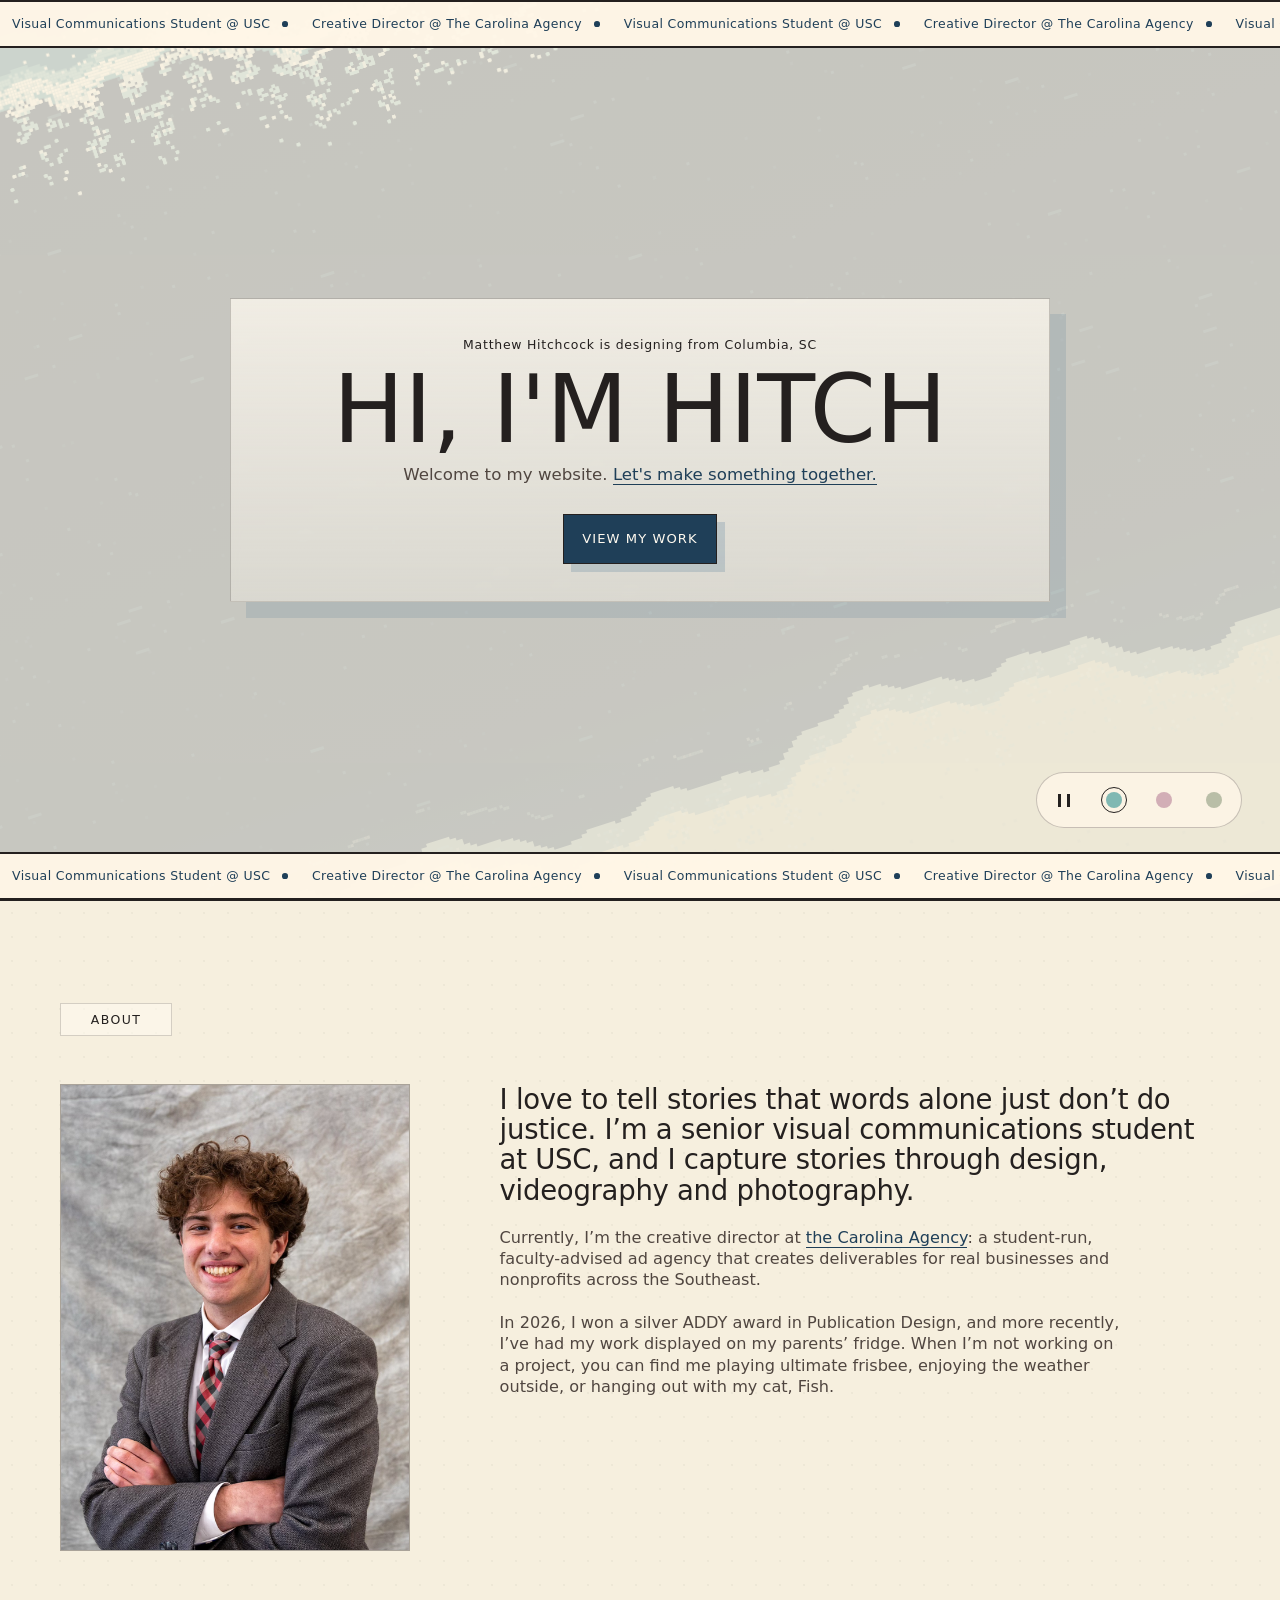
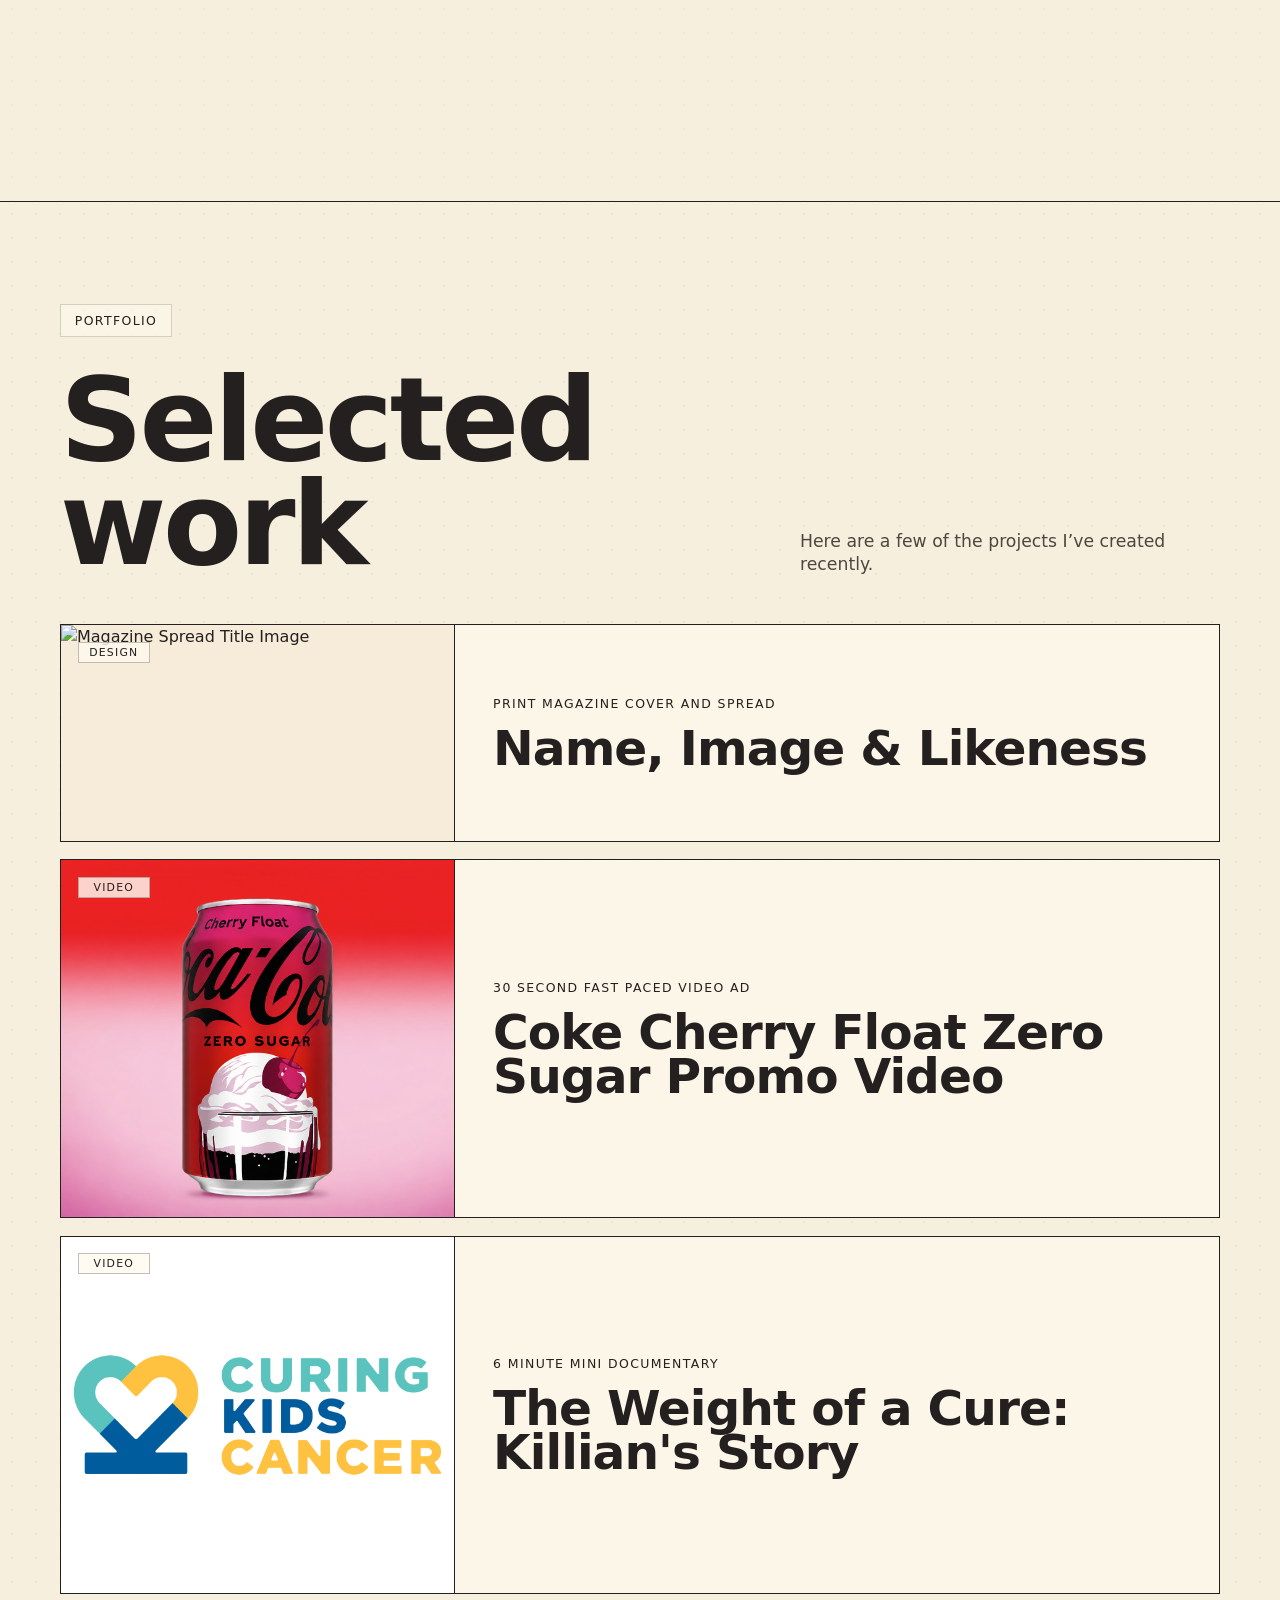
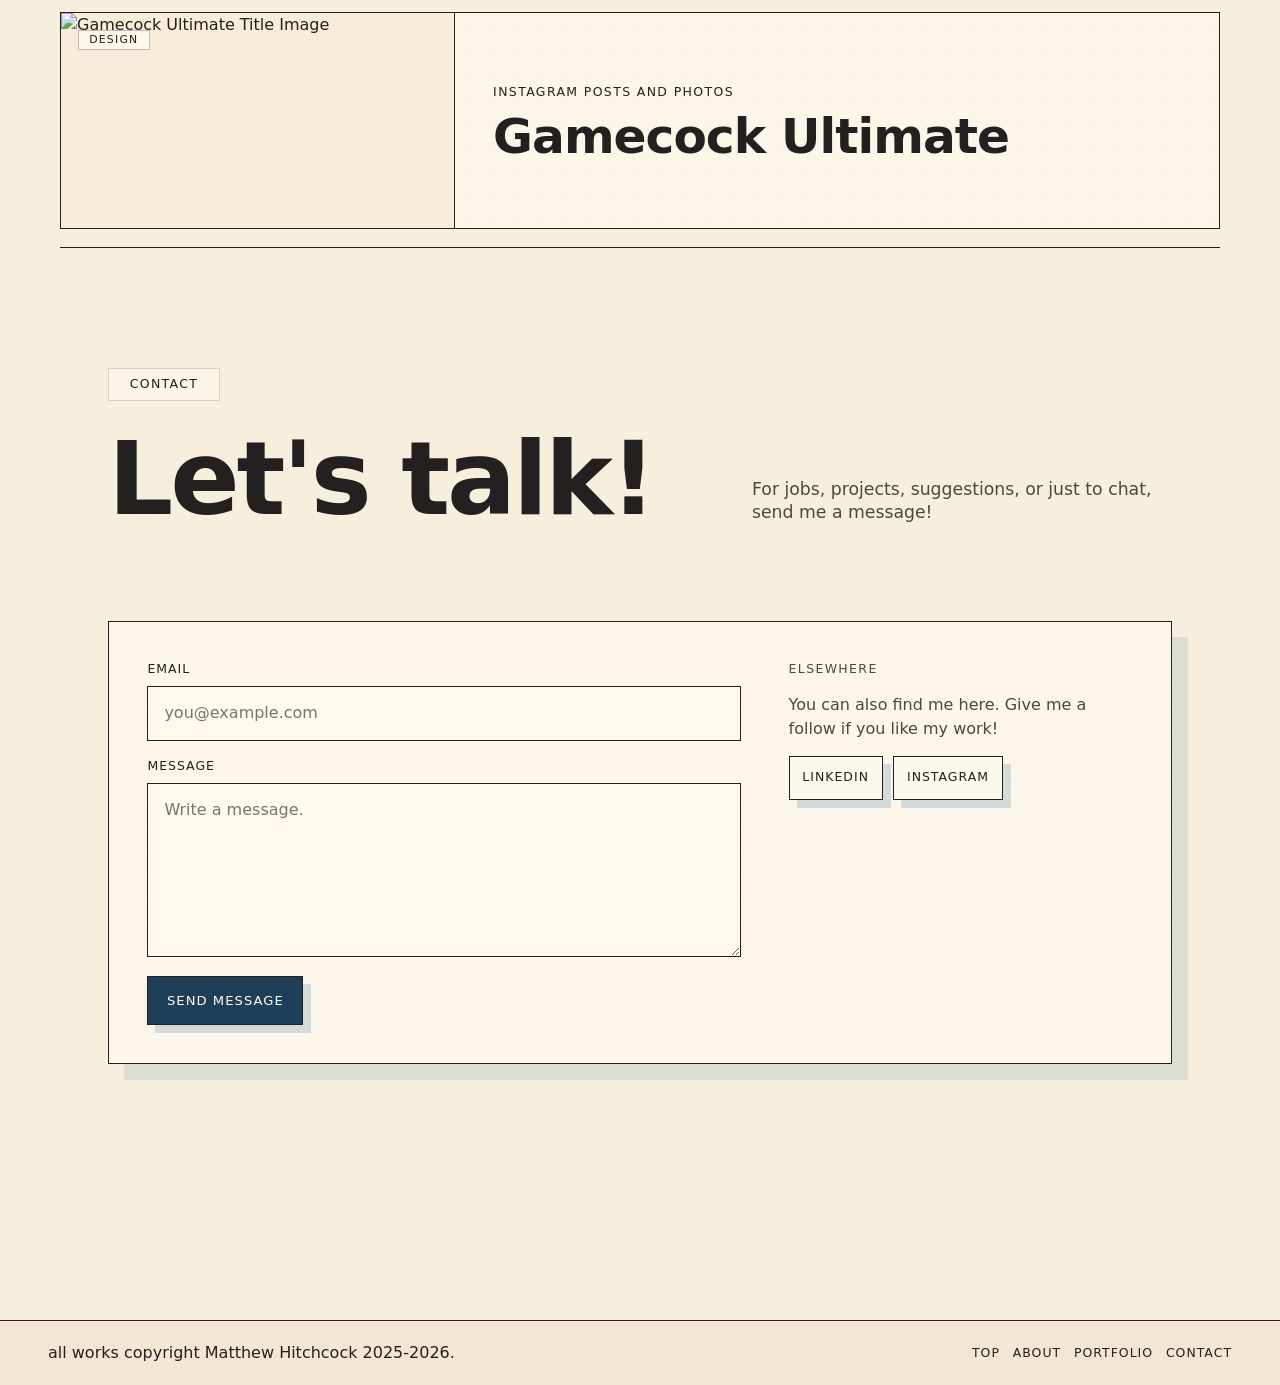
==== commit 883b23c3: "Remove commented-out portfolio button section Removed commented-out portfolio button section in inde" ====
--- a/index.html
+++ b/index.html
@@ -300,6 +300,7 @@
             </span>
           </a>
   -->
+  <!--
           <a class="portfolio-button" href="creek-and-coast-shoot.html" aria-label="Open Design experiments case study">
             <span class="portfolio-type-label" aria-hidden="true">photo</span>
             <span class="portfolio-thumb">
@@ -313,7 +314,8 @@
         </div>
       </div>
     </section>
-
+ -->
+    
     <div class="page-break" aria-hidden="true"></div>
 
     <section class="contact-section page-section" id="contact" aria-labelledby="contact-title">
--- a/styles.css
+++ b/styles.css
@@ -861,3 +861,26 @@
 #contact-title {
   letter-spacing: -0.03em;
 }
+
+/* Generated wave artwork: exact pixel positions and colors from the original. */
+/* Edit palettes and animation timing in the HTML; keep this asset alongside it. */
+/* Polygon contours retain the same edges, with redundant points removed. */
+.hw-wave-face{clip-path:polygon(0% 11.3333%,0.3333% 11.3333%,0.3333% 12.6667%,0.6667% 12.6667%,0.6667% 13.3333%,1% 13.3333%,1% 14.6667%,1.6667% 14.6667%,1.6667% 15.3333%,3.6667% 15.3333%,3.6667% 16%,4% 16%,4% 16.6667%,4.6667% 16.6667%,4.6667% 17.3333%,5.6667% 17.3333%,5.6667% 16.6667%,6% 16.6667%,6% 16%,6.3333% 16%,6.3333% 15.3333%,6.6667% 15.3333%,6.6667% 14.6667%,7% 14.6667%,7% 14%,8.6667% 14%,8.6667% 14.6667%,9% 14.6667%,9% 15.3333%,10.3333% 15.3333%,10.3333% 14.6667%,12% 14.6667%,12% 15.3333%,12.3333% 15.3333%,12.3333% 16%,12.6667% 16%,12.6667% 16.6667%,13% 16.6667%,13% 17.3333%,13.3333% 17.3333%,13.3333% 18%,14.3333% 18%,14.3333% 17.3333%,15% 17.3333%,15% 16.6667%,15.3333% 16.6667%,15.3333% 16%,15.6667% 16%,15.6667% 15.3333%,16% 15.3333%,16% 14.6667%,17.6667% 14.6667%,17.6667% 14%,18% 14%,18% 13.3333%,18.3333% 13.3333%,18.3333% 12.6667%,18.6667% 12.6667%,18.6667% 11.3333%,19% 11.3333%,19% 10%,19.3333% 10%,19.3333% 9.3333%,19.6667% 9.3333%,19.6667% 8.6667%,20% 8.6667%,20% 8%,20.3333% 8%,20.3333% 7.3333%,21% 7.3333%,21% 8%,22% 8%,22% 8.6667%,22.3333% 8.6667%,22.3333% 8%,23.3333% 8%,23.3333% 7.3333%,24.3333% 7.3333%,24.3333% 8%,25% 8%,25% 8.6667%,25.3333% 8.6667%,25.3333% 10%,25.6667% 10%,25.6667% 10.6667%,26.3333% 10.6667%,26.3333% 11.3333%,26.6667% 11.3333%,26.6667% 10.6667%,27.3333% 10.6667%,27.3333% 10%,27.6667% 10%,27.6667% 9.3333%,28.3333% 9.3333%,28.3333% 8.6667%,29.3333% 8.6667%,29.3333% 9.3333%,30.6667% 9.3333%,30.6667% 8.6667%,31.3333% 8.6667%,31.3333% 8%,31.6667% 8%,31.6667% 7.3333%,32% 7.3333%,32% 6.6667%,33.3333% 6.6667%,33.3333% 7.3333%,33.6667% 7.3333%,33.6667% 8%,34% 8%,34% 9.3333%,34.3333% 9.3333%,34.3333% 10%,34.6667% 10%,34.6667% 10.6667%,36% 10.6667%,36% 11.3333%,36.6667% 11.3333%,36.6667% 12%,37% 12%,37% 12.6667%,37.3333% 12.6667%,37.3333% 13.3333%,37.6667% 13.3333%,37.6667% 14.6667%,38% 14.6667%,38% 15.3333%,38.3333% 15.3333%,38.3333% 16%,38.6667% 16%,38.6667% 16.6667%,39.6667% 16.6667%,39.6667% 16%,40.3333% 16%,40.3333% 15.3333%,40.6667% 15.3333%,40.6667% 14.6667%,42.3333% 14.6667%,42.3333% 15.3333%,42.6667% 15.3333%,42.6667% 14.6667%,43.3333% 14.6667%,43.3333% 14%,43.6667% 14%,43.6667% 13.3333%,44% 13.3333%,44% 12.6667%,44.3333% 12.6667%,44.3333% 12%,44.6667% 12%,44.6667% 11.3333%,46% 11.3333%,46% 12%,46.3333% 12%,46.3333% 12.6667%,46.6667% 12.6667%,46.6667% 13.3333%,48.6667% 13.3333%,48.6667% 12.6667%,49.6667% 12.6667%,49.6667% 13.3333%,50.3333% 13.3333%,50.3333% 14%,51% 14%,51% 14.6667%,51.3333% 14.6667%,51.3333% 14%,52% 14%,52% 13.3333%,52.3333% 13.3333%,52.3333% 12%,52.6667% 12%,52.6667% 11.3333%,53% 11.3333%,53% 10%,53.3333% 10%,53.3333% 9.3333%,53.6667% 9.3333%,53.6667% 8.6667%,54.6667% 8.6667%,54.6667% 8%,55.6667% 8%,55.6667% 7.3333%,56% 7.3333%,56% 6.6667%,56.3333% 6.6667%,56.3333% 6%,56.6667% 6%,56.6667% 4.6667%,57% 4.6667%,57% 4%,57.6667% 4%,57.6667% 3.3333%,58% 3.3333%,58% 4%,58.6667% 4%,58.6667% 4.6667%,59% 4.6667%,59% 5.3333%,59.3333% 5.3333%,59.3333% 6%,59.6667% 6%,59.6667% 6.6667%,62% 6.6667%,62% 7.3333%,62.3333% 7.3333%,62.3333% 8%,62.6667% 8%,62.6667% 8.6667%,63% 8.6667%,63% 9.3333%,63.6667% 9.3333%,63.6667% 10%,64.6667% 10%,64.6667% 9.3333%,65% 9.3333%,65% 8.6667%,65.3333% 8.6667%,65.3333% 8%,65.6667% 8%,65.6667% 7.3333%,67% 7.3333%,67% 8%,67.6667% 8%,67.6667% 8.6667%,69.3333% 8.6667%,69.3333% 8%,70.3333% 8%,70.3333% 8.6667%,70.6667% 8.6667%,70.6667% 9.3333%,71% 9.3333%,71% 10.6667%,71.3333% 10.6667%,71.3333% 12%,71.6667% 12%,71.6667% 12.6667%,72% 12.6667%,72% 14%,72.3333% 14%,72.3333% 14.6667%,72.6667% 14.6667%,72.6667% 15.3333%,74% 15.3333%,74% 16%,74.6667% 16%,74.6667% 16.6667%,75% 16.6667%,75% 17.3333%,75.3333% 17.3333%,75.3333% 18%,75.6667% 18%,75.6667% 18.6667%,76.3333% 18.6667%,76.3333% 19.3333%,76.6667% 19.3333%,76.6667% 18.6667%,77.3333% 18.6667%,77.3333% 18%,77.6667% 18%,77.6667% 17.3333%,78% 17.3333%,78% 16%,78.3333% 16%,78.3333% 15.3333%,81.3333% 15.3333%,81.3333% 14.6667%,81.6667% 14.6667%,81.6667% 14%,82% 14%,82% 13.3333%,83.3333% 13.3333%,83.3333% 14%,83.6667% 14%,83.6667% 14.6667%,84% 14.6667%,84% 15.3333%,84.3333% 15.3333%,84.3333% 16%,85% 16%,85% 16.6667%,85.6667% 16.6667%,85.6667% 16%,86% 16%,86% 15.3333%,86.6667% 15.3333%,86.6667% 14.6667%,89% 14.6667%,89% 14%,89.3333% 14%,89.3333% 13.3333%,89.6667% 13.3333%,89.6667% 12.6667%,90% 12.6667%,90% 11.3333%,90.3333% 11.3333%,90.3333% 10%,90.6667% 10%,90.6667% 9.3333%,91% 9.3333%,91% 8%,91.6667% 8%,91.6667% 7.3333%,94% 7.3333%,94% 6.6667%,94.3333% 6.6667%,94.3333% 6%,95% 6%,95% 5.3333%,95.3333% 5.3333%,95.3333% 6%,96% 6%,96% 6.6667%,96.3333% 6.6667%,96.3333% 8%,96.6667% 8%,96.6667% 8.6667%,97% 8.6667%,97% 9.3333%,97.3333% 9.3333%,97.3333% 10%,99% 10%,99% 9.3333%,100% 9.3333%,100% 42.3333%,99.6667% 42.3333%,99.6667% 41.6667%,98.6667% 41.6667%,98.6667% 42.3333%,97% 42.3333%,97% 41.6667%,96.6667% 41.6667%,96.6667% 41%,96.3333% 41%,96.3333% 40.3333%,96% 40.3333%,96% 39%,95.6667% 39%,95.6667% 38.3333%,95% 38.3333%,95% 37.6667%,94.6667% 37.6667%,94.6667% 38.3333%,94% 38.3333%,94% 39%,93.6667% 39%,93.6667% 39.6667%,91.3333% 39.6667%,91.3333% 40.3333%,90.6667% 40.3333%,90.6667% 41.6667%,90.3333% 41.6667%,90.3333% 42.3333%,90% 42.3333%,90% 43.6667%,89.6667% 43.6667%,89.6667% 45%,89.3333% 45%,89.3333% 45.6667%,89% 45.6667%,89% 46.3333%,88.6667% 46.3333%,88.6667% 47%,86.3333% 47%,86.3333% 47.6667%,85.6667% 47.6667%,85.6667% 48.3333%,85.3333% 48.3333%,85.3333% 49%,84.6667% 49%,84.6667% 48.3333%,84% 48.3333%,84% 47.6667%,83.6667% 47.6667%,83.6667% 47%,83.3333% 47%,83.3333% 46.3333%,83% 46.3333%,83% 45.6667%,81.6667% 45.6667%,81.6667% 46.3333%,81.3333% 46.3333%,81.3333% 47%,81% 47%,81% 47.6667%,78% 47.6667%,78% 48.3333%,77.6667% 48.3333%,77.6667% 49.6667%,77.3333% 49.6667%,77.3333% 50.3333%,77% 50.3333%,77% 51%,76.3333% 51%,76.3333% 51.6667%,76% 51.6667%,76% 51%,75.3333% 51%,75.3333% 50.3333%,75% 50.3333%,75% 49.6667%,74.6667% 49.6667%,74.6667% 49%,74.3333% 49%,74.3333% 48.3333%,73.6667% 48.3333%,73.6667% 47.6667%,72.3333% 47.6667%,72.3333% 47%,72% 47%,72% 46.3333%,71.6667% 46.3333%,71.6667% 45%,71.3333% 45%,71.3333% 44.3333%,71% 44.3333%,71% 43%,70.6667% 43%,70.6667% 41.6667%,70.3333% 41.6667%,70.3333% 41%,70% 41%,70% 40.3333%,69% 40.3333%,69% 41%,67.3333% 41%,67.3333% 40.3333%,66.6667% 40.3333%,66.6667% 39.6667%,65.3333% 39.6667%,65.3333% 40.3333%,65% 40.3333%,65% 41%,64.6667% 41%,64.6667% 41.6667%,64.3333% 41.6667%,64.3333% 42.3333%,63.3333% 42.3333%,63.3333% 41.6667%,62.6667% 41.6667%,62.6667% 41%,62.3333% 41%,62.3333% 40.3333%,62% 40.3333%,62% 39.6667%,61.6667% 39.6667%,61.6667% 39%,59.3333% 39%,59.3333% 38.3333%,59% 38.3333%,59% 37.6667%,58.6667% 37.6667%,58.6667% 37%,58.3333% 37%,58.3333% 36.3333%,57.6667% 36.3333%,57.6667% 35.6667%,57.3333% 35.6667%,57.3333% 36.3333%,56.6667% 36.3333%,56.6667% 37%,56.3333% 37%,56.3333% 38.3333%,56% 38.3333%,56% 39%,55.6667% 39%,55.6667% 39.6667%,55.3333% 39.6667%,55.3333% 40.3333%,54.3333% 40.3333%,54.3333% 41%,53.3333% 41%,53.3333% 41.6667%,53% 41.6667%,53% 42.3333%,52.6667% 42.3333%,52.6667% 43.6667%,52.3333% 43.6667%,52.3333% 44.3333%,52% 44.3333%,52% 45.6667%,51.6667% 45.6667%,51.6667% 46.3333%,51% 46.3333%,51% 47%,50.6667% 47%,50.6667% 46.3333%,50% 46.3333%,50% 45.6667%,49.3333% 45.6667%,49.3333% 45%,48.3333% 45%,48.3333% 45.6667%,46.3333% 45.6667%,46.3333% 45%,46% 45%,46% 44.3333%,45.6667% 44.3333%,45.6667% 43.6667%,44.3333% 43.6667%,44.3333% 44.3333%,44% 44.3333%,44% 45%,43.6667% 45%,43.6667% 45.6667%,43.3333% 45.6667%,43.3333% 46.3333%,43% 46.3333%,43% 47%,42.3333% 47%,42.3333% 47.6667%,42% 47.6667%,42% 47%,40.3333% 47%,40.3333% 47.6667%,40% 47.6667%,40% 48.3333%,39.3333% 48.3333%,39.3333% 49%,38.3333% 49%,38.3333% 48.3333%,38% 48.3333%,38% 47.6667%,37.6667% 47.6667%,37.6667% 47%,37.3333% 47%,37.3333% 45.6667%,37% 45.6667%,37% 45%,36.6667% 45%,36.6667% 44.3333%,36.3333% 44.3333%,36.3333% 43.6667%,35.6667% 43.6667%,35.6667% 43%,34.3333% 43%,34.3333% 42.3333%,34% 42.3333%,34% 41.6667%,33.6667% 41.6667%,33.6667% 40.3333%,33.3333% 40.3333%,33.3333% 39.6667%,33% 39.6667%,33% 39%,31.6667% 39%,31.6667% 39.6667%,31.3333% 39.6667%,31.3333% 40.3333%,31% 40.3333%,31% 41%,30.3333% 41%,30.3333% 41.6667%,29% 41.6667%,29% 41%,28% 41%,28% 41.6667%,27.3333% 41.6667%,27.3333% 42.3333%,27% 42.3333%,27% 43%,26.3333% 43%,26.3333% 43.6667%,26% 43.6667%,26% 43%,25.3333% 43%,25.3333% 42.3333%,25% 42.3333%,25% 41%,24.6667% 41%,24.6667% 40.3333%,24% 40.3333%,24% 39.6667%,23% 39.6667%,23% 40.3333%,22% 40.3333%,22% 41%,21.6667% 41%,21.6667% 40.3333%,20.6667% 40.3333%,20.6667% 39.6667%,20% 39.6667%,20% 40.3333%,19.6667% 40.3333%,19.6667% 41%,19.3333% 41%,19.3333% 41.6667%,19% 41.6667%,19% 42.3333%,18.6667% 42.3333%,18.6667% 43.6667%,18.3333% 43.6667%,18.3333% 45%,18% 45%,18% 45.6667%,17.6667% 45.6667%,17.6667% 46.3333%,17.3333% 46.3333%,17.3333% 47%,15.6667% 47%,15.6667% 47.6667%,15.3333% 47.6667%,15.3333% 48.3333%,15% 48.3333%,15% 49%,14.6667% 49%,14.6667% 49.6667%,14% 49.6667%,14% 50.3333%,13% 50.3333%,13% 49.6667%,12.6667% 49.6667%,12.6667% 49%,12.3333% 49%,12.3333% 48.3333%,12% 48.3333%,12% 47.6667%,11.6667% 47.6667%,11.6667% 47%,10% 47%,10% 47.6667%,8.6667% 47.6667%,8.6667% 47%,8.3333% 47%,8.3333% 46.3333%,6.6667% 46.3333%,6.6667% 47%,6.3333% 47%,6.3333% 47.6667%,6% 47.6667%,6% 48.3333%,5.6667% 48.3333%,5.6667% 49%,5.3333% 49%,5.3333% 49.6667%,4.3333% 49.6667%,4.3333% 49%,3.6667% 49%,3.6667% 48.3333%,3.3333% 48.3333%,3.3333% 47.6667%,1.3333% 47.6667%,1.3333% 47%,0.6667% 47%,0.6667% 45.6667%,0.3333% 45.6667%,0.3333% 45%,0% 45%,0% 43.6667%)}
+.hw-wave-light{clip-path:polygon(0% 30%,0.3333% 30%,0.3333% 31.3333%,0.6667% 31.3333%,0.6667% 32%,1% 32%,1% 33.3333%,1.6667% 33.3333%,1.6667% 34%,3.6667% 34%,3.6667% 34.6667%,4% 34.6667%,4% 35.3333%,4.6667% 35.3333%,4.6667% 36%,5.6667% 36%,5.6667% 35.3333%,6% 35.3333%,6% 34.6667%,6.3333% 34.6667%,6.3333% 34%,6.6667% 34%,6.6667% 33.3333%,7% 33.3333%,7% 32.6667%,8.6667% 32.6667%,8.6667% 33.3333%,9% 33.3333%,9% 34%,10.3333% 34%,10.3333% 33.3333%,12% 33.3333%,12% 34%,12.3333% 34%,12.3333% 34.6667%,12.6667% 34.6667%,12.6667% 35.3333%,13% 35.3333%,13% 36%,13.3333% 36%,13.3333% 36.6667%,14.3333% 36.6667%,14.3333% 36%,15% 36%,15% 35.3333%,15.3333% 35.3333%,15.3333% 34.6667%,15.6667% 34.6667%,15.6667% 34%,16% 34%,16% 33.3333%,17.6667% 33.3333%,17.6667% 32.6667%,18% 32.6667%,18% 32%,18.3333% 32%,18.3333% 31.3333%,18.6667% 31.3333%,18.6667% 30%,19% 30%,19% 28.6667%,19.3333% 28.6667%,19.3333% 28%,19.6667% 28%,19.6667% 27.3333%,20% 27.3333%,20% 26.6667%,20.3333% 26.6667%,20.3333% 26%,21% 26%,21% 26.6667%,22% 26.6667%,22% 27.3333%,22.3333% 27.3333%,22.3333% 26.6667%,23.3333% 26.6667%,23.3333% 26%,24.3333% 26%,24.3333% 26.6667%,25% 26.6667%,25% 27.3333%,25.3333% 27.3333%,25.3333% 28.6667%,25.6667% 28.6667%,25.6667% 29.3333%,26.3333% 29.3333%,26.3333% 30%,26.6667% 30%,26.6667% 29.3333%,27.3333% 29.3333%,27.3333% 28.6667%,27.6667% 28.6667%,27.6667% 28%,28.3333% 28%,28.3333% 27.3333%,29.3333% 27.3333%,29.3333% 28%,30.6667% 28%,30.6667% 27.3333%,31.3333% 27.3333%,31.3333% 26.6667%,31.6667% 26.6667%,31.6667% 26%,32% 26%,32% 25.3333%,33.3333% 25.3333%,33.3333% 26%,33.6667% 26%,33.6667% 26.6667%,34% 26.6667%,34% 28%,34.3333% 28%,34.3333% 28.6667%,34.6667% 28.6667%,34.6667% 29.3333%,36% 29.3333%,36% 30%,36.6667% 30%,36.6667% 30.6667%,37% 30.6667%,37% 31.3333%,37.3333% 31.3333%,37.3333% 32%,37.6667% 32%,37.6667% 33.3333%,38% 33.3333%,38% 34%,38.3333% 34%,38.3333% 34.6667%,38.6667% 34.6667%,38.6667% 35.3333%,39.6667% 35.3333%,39.6667% 34.6667%,40.3333% 34.6667%,40.3333% 34%,40.6667% 34%,40.6667% 33.3333%,42.3333% 33.3333%,42.3333% 34%,42.6667% 34%,42.6667% 33.3333%,43.3333% 33.3333%,43.3333% 32.6667%,43.6667% 32.6667%,43.6667% 32%,44% 32%,44% 31.3333%,44.3333% 31.3333%,44.3333% 30.6667%,44.6667% 30.6667%,44.6667% 30%,46% 30%,46% 30.6667%,46.3333% 30.6667%,46.3333% 31.3333%,46.6667% 31.3333%,46.6667% 32%,48.6667% 32%,48.6667% 31.3333%,49.6667% 31.3333%,49.6667% 32%,50.3333% 32%,50.3333% 32.6667%,51% 32.6667%,51% 33.3333%,51.3333% 33.3333%,51.3333% 32.6667%,52% 32.6667%,52% 32%,52.3333% 32%,52.3333% 30.6667%,52.6667% 30.6667%,52.6667% 30%,53% 30%,53% 28.6667%,53.3333% 28.6667%,53.3333% 28%,53.6667% 28%,53.6667% 27.3333%,54.6667% 27.3333%,54.6667% 26.6667%,55.6667% 26.6667%,55.6667% 26%,56% 26%,56% 25.3333%,56.3333% 25.3333%,56.3333% 24.6667%,56.6667% 24.6667%,56.6667% 23.3333%,57% 23.3333%,57% 22.6667%,57.6667% 22.6667%,57.6667% 22%,58% 22%,58% 22.6667%,58.6667% 22.6667%,58.6667% 23.3333%,59% 23.3333%,59% 24%,59.3333% 24%,59.3333% 24.6667%,59.6667% 24.6667%,59.6667% 25.3333%,62% 25.3333%,62% 26%,62.3333% 26%,62.3333% 26.6667%,62.6667% 26.6667%,62.6667% 27.3333%,63% 27.3333%,63% 28%,63.6667% 28%,63.6667% 28.6667%,64.6667% 28.6667%,64.6667% 28%,65% 28%,65% 27.3333%,65.3333% 27.3333%,65.3333% 26.6667%,65.6667% 26.6667%,65.6667% 26%,67% 26%,67% 26.6667%,67.6667% 26.6667%,67.6667% 27.3333%,69.3333% 27.3333%,69.3333% 26.6667%,70.3333% 26.6667%,70.3333% 27.3333%,70.6667% 27.3333%,70.6667% 28%,71% 28%,71% 29.3333%,71.3333% 29.3333%,71.3333% 30.6667%,71.6667% 30.6667%,71.6667% 31.3333%,72% 31.3333%,72% 32.6667%,72.3333% 32.6667%,72.3333% 33.3333%,72.6667% 33.3333%,72.6667% 34%,74% 34%,74% 34.6667%,74.6667% 34.6667%,74.6667% 35.3333%,75% 35.3333%,75% 36%,75.3333% 36%,75.3333% 36.6667%,75.6667% 36.6667%,75.6667% 37.3333%,76.3333% 37.3333%,76.3333% 38%,76.6667% 38%,76.6667% 37.3333%,77.3333% 37.3333%,77.3333% 36.6667%,77.6667% 36.6667%,77.6667% 36%,78% 36%,78% 34.6667%,78.3333% 34.6667%,78.3333% 34%,81.3333% 34%,81.3333% 33.3333%,81.6667% 33.3333%,81.6667% 32.6667%,82% 32.6667%,82% 32%,83.3333% 32%,83.3333% 32.6667%,83.6667% 32.6667%,83.6667% 33.3333%,84% 33.3333%,84% 34%,84.3333% 34%,84.3333% 34.6667%,85% 34.6667%,85% 35.3333%,85.6667% 35.3333%,85.6667% 34.6667%,86% 34.6667%,86% 34%,86.6667% 34%,86.6667% 33.3333%,89% 33.3333%,89% 32.6667%,89.3333% 32.6667%,89.3333% 32%,89.6667% 32%,89.6667% 31.3333%,90% 31.3333%,90% 30%,90.3333% 30%,90.3333% 28.6667%,90.6667% 28.6667%,90.6667% 28%,91% 28%,91% 26.6667%,91.6667% 26.6667%,91.6667% 26%,94% 26%,94% 25.3333%,94.3333% 25.3333%,94.3333% 24.6667%,95% 24.6667%,95% 24%,95.3333% 24%,95.3333% 24.6667%,96% 24.6667%,96% 25.3333%,96.3333% 25.3333%,96.3333% 26.6667%,96.6667% 26.6667%,96.6667% 27.3333%,97% 27.3333%,97% 28%,97.3333% 28%,97.3333% 28.6667%,99% 28.6667%,99% 28%,100% 28%,100% 43.6667%,99.6667% 43.6667%,99.6667% 43%,98.6667% 43%,98.6667% 43.6667%,97% 43.6667%,97% 43%,96.6667% 43%,96.6667% 42.3333%,96.3333% 42.3333%,96.3333% 41.6667%,96% 41.6667%,96% 40.3333%,95.6667% 40.3333%,95.6667% 39.6667%,95% 39.6667%,95% 39%,94.6667% 39%,94.6667% 39.6667%,94% 39.6667%,94% 40.3333%,93.6667% 40.3333%,93.6667% 41%,91.3333% 41%,91.3333% 41.6667%,90.6667% 41.6667%,90.6667% 43%,90.3333% 43%,90.3333% 43.6667%,90% 43.6667%,90% 45%,89.6667% 45%,89.6667% 46.3333%,89.3333% 46.3333%,89.3333% 47%,89% 47%,89% 47.6667%,88.6667% 47.6667%,88.6667% 48.3333%,86.3333% 48.3333%,86.3333% 49%,85.6667% 49%,85.6667% 49.6667%,85.3333% 49.6667%,85.3333% 50.3333%,84.6667% 50.3333%,84.6667% 49.6667%,84% 49.6667%,84% 49%,83.6667% 49%,83.6667% 48.3333%,83.3333% 48.3333%,83.3333% 47.6667%,83% 47.6667%,83% 47%,81.6667% 47%,81.6667% 47.6667%,81.3333% 47.6667%,81.3333% 48.3333%,81% 48.3333%,81% 49%,78% 49%,78% 49.6667%,77.6667% 49.6667%,77.6667% 51%,77.3333% 51%,77.3333% 51.6667%,77% 51.6667%,77% 52.3333%,76.3333% 52.3333%,76.3333% 53%,76% 53%,76% 52.3333%,75.3333% 52.3333%,75.3333% 51.6667%,75% 51.6667%,75% 51%,74.6667% 51%,74.6667% 50.3333%,74.3333% 50.3333%,74.3333% 49.6667%,73.6667% 49.6667%,73.6667% 49%,72.3333% 49%,72.3333% 48.3333%,72% 48.3333%,72% 47.6667%,71.6667% 47.6667%,71.6667% 46.3333%,71.3333% 46.3333%,71.3333% 45.6667%,71% 45.6667%,71% 44.3333%,70.6667% 44.3333%,70.6667% 43%,70.3333% 43%,70.3333% 42.3333%,70% 42.3333%,70% 41.6667%,69% 41.6667%,69% 42.3333%,67.3333% 42.3333%,67.3333% 41.6667%,66.6667% 41.6667%,66.6667% 41%,65.3333% 41%,65.3333% 41.6667%,65% 41.6667%,65% 42.3333%,64.6667% 42.3333%,64.6667% 43%,64.3333% 43%,64.3333% 43.6667%,63.3333% 43.6667%,63.3333% 43%,62.6667% 43%,62.6667% 42.3333%,62.3333% 42.3333%,62.3333% 41.6667%,62% 41.6667%,62% 41%,61.6667% 41%,61.6667% 40.3333%,59.3333% 40.3333%,59.3333% 39.6667%,59% 39.6667%,59% 39%,58.6667% 39%,58.6667% 38.3333%,58.3333% 38.3333%,58.3333% 37.6667%,57.6667% 37.6667%,57.6667% 37%,57.3333% 37%,57.3333% 37.6667%,56.6667% 37.6667%,56.6667% 38.3333%,56.3333% 38.3333%,56.3333% 39.6667%,56% 39.6667%,56% 40.3333%,55.6667% 40.3333%,55.6667% 41%,55.3333% 41%,55.3333% 41.6667%,54.3333% 41.6667%,54.3333% 42.3333%,53.3333% 42.3333%,53.3333% 43%,53% 43%,53% 43.6667%,52.6667% 43.6667%,52.6667% 45%,52.3333% 45%,52.3333% 45.6667%,52% 45.6667%,52% 47%,51.6667% 47%,51.6667% 47.6667%,51% 47.6667%,51% 48.3333%,50.6667% 48.3333%,50.6667% 47.6667%,50% 47.6667%,50% 47%,49.3333% 47%,49.3333% 46.3333%,48.3333% 46.3333%,48.3333% 47%,46.3333% 47%,46.3333% 46.3333%,46% 46.3333%,46% 45.6667%,45.6667% 45.6667%,45.6667% 45%,44.3333% 45%,44.3333% 45.6667%,44% 45.6667%,44% 46.3333%,43.6667% 46.3333%,43.6667% 47%,43.3333% 47%,43.3333% 47.6667%,43% 47.6667%,43% 48.3333%,42.3333% 48.3333%,42.3333% 49%,42% 49%,42% 48.3333%,40.3333% 48.3333%,40.3333% 49%,40% 49%,40% 49.6667%,39.3333% 49.6667%,39.3333% 50.3333%,38.3333% 50.3333%,38.3333% 49.6667%,38% 49.6667%,38% 49%,37.6667% 49%,37.6667% 48.3333%,37.3333% 48.3333%,37.3333% 47%,37% 47%,37% 46.3333%,36.6667% 46.3333%,36.6667% 45.6667%,36.3333% 45.6667%,36.3333% 45%,35.6667% 45%,35.6667% 44.3333%,34.3333% 44.3333%,34.3333% 43.6667%,34% 43.6667%,34% 43%,33.6667% 43%,33.6667% 41.6667%,33.3333% 41.6667%,33.3333% 41%,33% 41%,33% 40.3333%,31.6667% 40.3333%,31.6667% 41%,31.3333% 41%,31.3333% 41.6667%,31% 41.6667%,31% 42.3333%,30.3333% 42.3333%,30.3333% 43%,29% 43%,29% 42.3333%,28% 42.3333%,28% 43%,27.3333% 43%,27.3333% 43.6667%,27% 43.6667%,27% 44.3333%,26.3333% 44.3333%,26.3333% 45%,26% 45%,26% 44.3333%,25.3333% 44.3333%,25.3333% 43.6667%,25% 43.6667%,25% 42.3333%,24.6667% 42.3333%,24.6667% 41.6667%,24% 41.6667%,24% 41%,23% 41%,23% 41.6667%,22% 41.6667%,22% 42.3333%,21.6667% 42.3333%,21.6667% 41.6667%,20.6667% 41.6667%,20.6667% 41%,20% 41%,20% 41.6667%,19.6667% 41.6667%,19.6667% 42.3333%,19.3333% 42.3333%,19.3333% 43%,19% 43%,19% 43.6667%,18.6667% 43.6667%,18.6667% 45%,18.3333% 45%,18.3333% 46.3333%,18% 46.3333%,18% 47%,17.6667% 47%,17.6667% 47.6667%,17.3333% 47.6667%,17.3333% 48.3333%,15.6667% 48.3333%,15.6667% 49%,15.3333% 49%,15.3333% 49.6667%,15% 49.6667%,15% 50.3333%,14.6667% 50.3333%,14.6667% 51%,14% 51%,14% 51.6667%,13% 51.6667%,13% 51%,12.6667% 51%,12.6667% 50.3333%,12.3333% 50.3333%,12.3333% 49.6667%,12% 49.6667%,12% 49%,11.6667% 49%,11.6667% 48.3333%,10% 48.3333%,10% 49%,8.6667% 49%,8.6667% 48.3333%,8.3333% 48.3333%,8.3333% 47.6667%,6.6667% 47.6667%,6.6667% 48.3333%,6.3333% 48.3333%,6.3333% 49%,6% 49%,6% 49.6667%,5.6667% 49.6667%,5.6667% 50.3333%,5.3333% 50.3333%,5.3333% 51%,4.3333% 51%,4.3333% 50.3333%,3.6667% 50.3333%,3.6667% 49.6667%,3.3333% 49.6667%,3.3333% 49%,1.3333% 49%,1.3333% 48.3333%,0.6667% 48.3333%,0.6667% 47%,0.3333% 47%,0.3333% 46.3333%,0% 46.3333%,0% 45%)}
+.hw-wave-lip{clip-path:polygon(0% 37.6667%,0.3333% 37.6667%,0.3333% 39%,0.6667% 39%,0.6667% 39.6667%,1% 39.6667%,1% 41%,1.6667% 41%,1.6667% 41.6667%,3.6667% 41.6667%,3.6667% 42.3333%,4% 42.3333%,4% 43%,4.6667% 43%,4.6667% 43.6667%,5.6667% 43.6667%,5.6667% 43%,6% 43%,6% 42.3333%,6.3333% 42.3333%,6.3333% 41.6667%,6.6667% 41.6667%,6.6667% 41%,7% 41%,7% 40.3333%,8.6667% 40.3333%,8.6667% 41%,9% 41%,9% 41.6667%,10.3333% 41.6667%,10.3333% 41%,12% 41%,12% 41.6667%,12.3333% 41.6667%,12.3333% 42.3333%,12.6667% 42.3333%,12.6667% 43%,13% 43%,13% 43.6667%,13.3333% 43.6667%,13.3333% 44.3333%,14.3333% 44.3333%,14.3333% 43.6667%,15% 43.6667%,15% 43%,15.3333% 43%,15.3333% 42.3333%,15.6667% 42.3333%,15.6667% 41.6667%,16% 41.6667%,16% 41%,17.6667% 41%,17.6667% 40.3333%,18% 40.3333%,18% 39.6667%,18.3333% 39.6667%,18.3333% 39%,18.6667% 39%,18.6667% 37.6667%,19% 37.6667%,19% 36.3333%,19.3333% 36.3333%,19.3333% 35.6667%,19.6667% 35.6667%,19.6667% 35%,20% 35%,20% 34.3333%,20.3333% 34.3333%,20.3333% 33.6667%,21% 33.6667%,21% 34.3333%,22% 34.3333%,22% 35%,22.3333% 35%,22.3333% 34.3333%,23.3333% 34.3333%,23.3333% 33.6667%,24.3333% 33.6667%,24.3333% 34.3333%,25% 34.3333%,25% 35%,25.3333% 35%,25.3333% 36.3333%,25.6667% 36.3333%,25.6667% 37%,26.3333% 37%,26.3333% 37.6667%,26.6667% 37.6667%,26.6667% 37%,27.3333% 37%,27.3333% 36.3333%,27.6667% 36.3333%,27.6667% 35.6667%,28.3333% 35.6667%,28.3333% 35%,29.3333% 35%,29.3333% 35.6667%,30.6667% 35.6667%,30.6667% 35%,31.3333% 35%,31.3333% 34.3333%,31.6667% 34.3333%,31.6667% 33.6667%,32% 33.6667%,32% 33%,33.3333% 33%,33.3333% 33.6667%,33.6667% 33.6667%,33.6667% 34.3333%,34% 34.3333%,34% 35.6667%,34.3333% 35.6667%,34.3333% 36.3333%,34.6667% 36.3333%,34.6667% 37%,36% 37%,36% 37.6667%,36.6667% 37.6667%,36.6667% 38.3333%,37% 38.3333%,37% 39%,37.3333% 39%,37.3333% 39.6667%,37.6667% 39.6667%,37.6667% 41%,38% 41%,38% 41.6667%,38.3333% 41.6667%,38.3333% 42.3333%,38.6667% 42.3333%,38.6667% 43%,39.6667% 43%,39.6667% 42.3333%,40.3333% 42.3333%,40.3333% 41.6667%,40.6667% 41.6667%,40.6667% 41%,42.3333% 41%,42.3333% 41.6667%,42.6667% 41.6667%,42.6667% 41%,43.3333% 41%,43.3333% 40.3333%,43.6667% 40.3333%,43.6667% 39.6667%,44% 39.6667%,44% 39%,44.3333% 39%,44.3333% 38.3333%,44.6667% 38.3333%,44.6667% 37.6667%,46% 37.6667%,46% 38.3333%,46.3333% 38.3333%,46.3333% 39%,46.6667% 39%,46.6667% 39.6667%,48.6667% 39.6667%,48.6667% 39%,49.6667% 39%,49.6667% 39.6667%,50.3333% 39.6667%,50.3333% 40.3333%,51% 40.3333%,51% 41%,51.3333% 41%,51.3333% 40.3333%,52% 40.3333%,52% 39.6667%,52.3333% 39.6667%,52.3333% 38.3333%,52.6667% 38.3333%,52.6667% 37.6667%,53% 37.6667%,53% 36.3333%,53.3333% 36.3333%,53.3333% 35.6667%,53.6667% 35.6667%,53.6667% 35%,54.6667% 35%,54.6667% 34.3333%,55.6667% 34.3333%,55.6667% 33.6667%,56% 33.6667%,56% 33%,56.3333% 33%,56.3333% 32.3333%,56.6667% 32.3333%,56.6667% 31%,57% 31%,57% 30.3333%,57.6667% 30.3333%,57.6667% 29.6667%,58% 29.6667%,58% 30.3333%,58.6667% 30.3333%,58.6667% 31%,59% 31%,59% 31.6667%,59.3333% 31.6667%,59.3333% 32.3333%,59.6667% 32.3333%,59.6667% 33%,62% 33%,62% 33.6667%,62.3333% 33.6667%,62.3333% 34.3333%,62.6667% 34.3333%,62.6667% 35%,63% 35%,63% 35.6667%,63.6667% 35.6667%,63.6667% 36.3333%,64.6667% 36.3333%,64.6667% 35.6667%,65% 35.6667%,65% 35%,65.3333% 35%,65.3333% 34.3333%,65.6667% 34.3333%,65.6667% 33.6667%,67% 33.6667%,67% 34.3333%,67.6667% 34.3333%,67.6667% 35%,69.3333% 35%,69.3333% 34.3333%,70.3333% 34.3333%,70.3333% 35%,70.6667% 35%,70.6667% 35.6667%,71% 35.6667%,71% 37%,71.3333% 37%,71.3333% 38.3333%,71.6667% 38.3333%,71.6667% 39%,72% 39%,72% 40.3333%,72.3333% 40.3333%,72.3333% 41%,72.6667% 41%,72.6667% 41.6667%,74% 41.6667%,74% 42.3333%,74.6667% 42.3333%,74.6667% 43%,75% 43%,75% 43.6667%,75.3333% 43.6667%,75.3333% 44.3333%,75.6667% 44.3333%,75.6667% 45%,76.3333% 45%,76.3333% 45.6667%,76.6667% 45.6667%,76.6667% 45%,77.3333% 45%,77.3333% 44.3333%,77.6667% 44.3333%,77.6667% 43.6667%,78% 43.6667%,78% 42.3333%,78.3333% 42.3333%,78.3333% 41.6667%,81.3333% 41.6667%,81.3333% 41%,81.6667% 41%,81.6667% 40.3333%,82% 40.3333%,82% 39.6667%,83.3333% 39.6667%,83.3333% 40.3333%,83.6667% 40.3333%,83.6667% 41%,84% 41%,84% 41.6667%,84.3333% 41.6667%,84.3333% 42.3333%,85% 42.3333%,85% 43%,85.6667% 43%,85.6667% 42.3333%,86% 42.3333%,86% 41.6667%,86.6667% 41.6667%,86.6667% 41%,89% 41%,89% 40.3333%,89.3333% 40.3333%,89.3333% 39.6667%,89.6667% 39.6667%,89.6667% 39%,90% 39%,90% 37.6667%,90.3333% 37.6667%,90.3333% 36.3333%,90.6667% 36.3333%,90.6667% 35.6667%,91% 35.6667%,91% 34.3333%,91.6667% 34.3333%,91.6667% 33.6667%,94% 33.6667%,94% 33%,94.3333% 33%,94.3333% 32.3333%,95% 32.3333%,95% 31.6667%,95.3333% 31.6667%,95.3333% 32.3333%,96% 32.3333%,96% 33%,96.3333% 33%,96.3333% 34.3333%,96.6667% 34.3333%,96.6667% 35%,97% 35%,97% 35.6667%,97.3333% 35.6667%,97.3333% 36.3333%,99% 36.3333%,99% 35.6667%,100% 35.6667%,100% 43.6667%,99.6667% 43.6667%,99.6667% 43%,98.6667% 43%,98.6667% 43.6667%,97% 43.6667%,97% 43%,96.6667% 43%,96.6667% 42.3333%,96.3333% 42.3333%,96.3333% 41.6667%,96% 41.6667%,96% 40.3333%,95.6667% 40.3333%,95.6667% 39.6667%,95% 39.6667%,95% 39%,94.6667% 39%,94.6667% 39.6667%,94% 39.6667%,94% 40.3333%,93.6667% 40.3333%,93.6667% 41%,91.3333% 41%,91.3333% 41.6667%,90.6667% 41.6667%,90.6667% 43%,90.3333% 43%,90.3333% 43.6667%,90% 43.6667%,90% 45%,89.6667% 45%,89.6667% 46.3333%,89.3333% 46.3333%,89.3333% 47%,89% 47%,89% 47.6667%,88.6667% 47.6667%,88.6667% 48.3333%,86.3333% 48.3333%,86.3333% 49%,85.6667% 49%,85.6667% 49.6667%,85.3333% 49.6667%,85.3333% 50.3333%,84.6667% 50.3333%,84.6667% 49.6667%,84% 49.6667%,84% 49%,83.6667% 49%,83.6667% 48.3333%,83.3333% 48.3333%,83.3333% 47.6667%,83% 47.6667%,83% 47%,81.6667% 47%,81.6667% 47.6667%,81.3333% 47.6667%,81.3333% 48.3333%,81% 48.3333%,81% 49%,78% 49%,78% 49.6667%,77.6667% 49.6667%,77.6667% 51%,77.3333% 51%,77.3333% 51.6667%,77% 51.6667%,77% 52.3333%,76.3333% 52.3333%,76.3333% 53%,76% 53%,76% 52.3333%,75.3333% 52.3333%,75.3333% 51.6667%,75% 51.6667%,75% 51%,74.6667% 51%,74.6667% 50.3333%,74.3333% 50.3333%,74.3333% 49.6667%,73.6667% 49.6667%,73.6667% 49%,72.3333% 49%,72.3333% 48.3333%,72% 48.3333%,72% 47.6667%,71.6667% 47.6667%,71.6667% 46.3333%,71.3333% 46.3333%,71.3333% 45.6667%,71% 45.6667%,71% 44.3333%,70.6667% 44.3333%,70.6667% 43%,70.3333% 43%,70.3333% 42.3333%,70% 42.3333%,70% 41.6667%,69% 41.6667%,69% 42.3333%,67.3333% 42.3333%,67.3333% 41.6667%,66.6667% 41.6667%,66.6667% 41%,65.3333% 41%,65.3333% 41.6667%,65% 41.6667%,65% 42.3333%,64.6667% 42.3333%,64.6667% 43%,64.3333% 43%,64.3333% 43.6667%,63.3333% 43.6667%,63.3333% 43%,62.6667% 43%,62.6667% 42.3333%,62.3333% 42.3333%,62.3333% 41.6667%,62% 41.6667%,62% 41%,61.6667% 41%,61.6667% 40.3333%,59.3333% 40.3333%,59.3333% 39.6667%,59% 39.6667%,59% 39%,58.6667% 39%,58.6667% 38.3333%,58.3333% 38.3333%,58.3333% 37.6667%,57.6667% 37.6667%,57.6667% 37%,57.3333% 37%,57.3333% 37.6667%,56.6667% 37.6667%,56.6667% 38.3333%,56.3333% 38.3333%,56.3333% 39.6667%,56% 39.6667%,56% 40.3333%,55.6667% 40.3333%,55.6667% 41%,55.3333% 41%,55.3333% 41.6667%,54.3333% 41.6667%,54.3333% 42.3333%,53.3333% 42.3333%,53.3333% 43%,53% 43%,53% 43.6667%,52.6667% 43.6667%,52.6667% 45%,52.3333% 45%,52.3333% 45.6667%,52% 45.6667%,52% 47%,51.6667% 47%,51.6667% 47.6667%,51% 47.6667%,51% 48.3333%,50.6667% 48.3333%,50.6667% 47.6667%,50% 47.6667%,50% 47%,49.3333% 47%,49.3333% 46.3333%,48.3333% 46.3333%,48.3333% 47%,46.3333% 47%,46.3333% 46.3333%,46% 46.3333%,46% 45.6667%,45.6667% 45.6667%,45.6667% 45%,44.3333% 45%,44.3333% 45.6667%,44% 45.6667%,44% 46.3333%,43.6667% 46.3333%,43.6667% 47%,43.3333% 47%,43.3333% 47.6667%,43% 47.6667%,43% 48.3333%,42.3333% 48.3333%,42.3333% 49%,42% 49%,42% 48.3333%,40.3333% 48.3333%,40.3333% 49%,40% 49%,40% 49.6667%,39.3333% 49.6667%,39.3333% 50.3333%,38.3333% 50.3333%,38.3333% 49.6667%,38% 49.6667%,38% 49%,37.6667% 49%,37.6667% 48.3333%,37.3333% 48.3333%,37.3333% 47%,37% 47%,37% 46.3333%,36.6667% 46.3333%,36.6667% 45.6667%,36.3333% 45.6667%,36.3333% 45%,35.6667% 45%,35.6667% 44.3333%,34.3333% 44.3333%,34.3333% 43.6667%,34% 43.6667%,34% 43%,33.6667% 43%,33.6667% 41.6667%,33.3333% 41.6667%,33.3333% 41%,33% 41%,33% 40.3333%,31.6667% 40.3333%,31.6667% 41%,31.3333% 41%,31.3333% 41.6667%,31% 41.6667%,31% 42.3333%,30.3333% 42.3333%,30.3333% 43%,29% 43%,29% 42.3333%,28% 42.3333%,28% 43%,27.3333% 43%,27.3333% 43.6667%,27% 43.6667%,27% 44.3333%,26.3333% 44.3333%,26.3333% 45%,26% 45%,26% 44.3333%,25.3333% 44.3333%,25.3333% 43.6667%,25% 43.6667%,25% 42.3333%,24.6667% 42.3333%,24.6667% 41.6667%,24% 41.6667%,24% 41%,23% 41%,23% 41.6667%,22% 41.6667%,22% 42.3333%,21.6667% 42.3333%,21.6667% 41.6667%,20.6667% 41.6667%,20.6667% 41%,20% 41%,20% 41.6667%,19.6667% 41.6667%,19.6667% 42.3333%,19.3333% 42.3333%,19.3333% 43%,19% 43%,19% 43.6667%,18.6667% 43.6667%,18.6667% 45%,18.3333% 45%,18.3333% 46.3333%,18% 46.3333%,18% 47%,17.6667% 47%,17.6667% 47.6667%,17.3333% 47.6667%,17.3333% 48.3333%,15.6667% 48.3333%,15.6667% 49%,15.3333% 49%,15.3333% 49.6667%,15% 49.6667%,15% 50.3333%,14.6667% 50.3333%,14.6667% 51%,14% 51%,14% 51.6667%,13% 51.6667%,13% 51%,12.6667% 51%,12.6667% 50.3333%,12.3333% 50.3333%,12.3333% 49.6667%,12% 49.6667%,12% 49%,11.6667% 49%,11.6667% 48.3333%,10% 48.3333%,10% 49%,8.6667% 49%,8.6667% 48.3333%,8.3333% 48.3333%,8.3333% 47.6667%,6.6667% 47.6667%,6.6667% 48.3333%,6.3333% 48.3333%,6.3333% 49%,6% 49%,6% 49.6667%,5.6667% 49.6667%,5.6667% 50.3333%,5.3333% 50.3333%,5.3333% 51%,4.3333% 51%,4.3333% 50.3333%,3.6667% 50.3333%,3.6667% 49.6667%,3.3333% 49.6667%,3.3333% 49%,1.3333% 49%,1.3333% 48.3333%,0.6667% 48.3333%,0.6667% 47%,0.3333% 47%,0.3333% 46.3333%,0% 46.3333%,0% 45%)}
+.hw-shore-silhouette{clip-path:polygon(0% 43.6667%,0.3333% 43.6667%,0.3333% 45%,0.6667% 45%,0.6667% 45.6667%,1% 45.6667%,1% 47%,1.6667% 47%,1.6667% 47.6667%,3.6667% 47.6667%,3.6667% 48.3333%,4% 48.3333%,4% 49%,4.6667% 49%,4.6667% 49.6667%,5.6667% 49.6667%,5.6667% 49%,6% 49%,6% 48.3333%,6.3333% 48.3333%,6.3333% 47.6667%,6.6667% 47.6667%,6.6667% 47%,7% 47%,7% 46.3333%,8.6667% 46.3333%,8.6667% 47%,9% 47%,9% 47.6667%,10.3333% 47.6667%,10.3333% 47%,12% 47%,12% 47.6667%,12.3333% 47.6667%,12.3333% 48.3333%,12.6667% 48.3333%,12.6667% 49%,13% 49%,13% 49.6667%,13.3333% 49.6667%,13.3333% 50.3333%,14.3333% 50.3333%,14.3333% 49.6667%,15% 49.6667%,15% 49%,15.3333% 49%,15.3333% 48.3333%,15.6667% 48.3333%,15.6667% 47.6667%,16% 47.6667%,16% 47%,17.6667% 47%,17.6667% 46.3333%,18% 46.3333%,18% 45.6667%,18.3333% 45.6667%,18.3333% 45%,18.6667% 45%,18.6667% 43.6667%,19% 43.6667%,19% 42.3333%,19.3333% 42.3333%,19.3333% 41.6667%,19.6667% 41.6667%,19.6667% 41%,20% 41%,20% 40.3333%,20.3333% 40.3333%,20.3333% 39.6667%,21% 39.6667%,21% 40.3333%,22% 40.3333%,22% 41%,22.3333% 41%,22.3333% 40.3333%,23.3333% 40.3333%,23.3333% 39.6667%,24.3333% 39.6667%,24.3333% 40.3333%,25% 40.3333%,25% 41%,25.3333% 41%,25.3333% 42.3333%,25.6667% 42.3333%,25.6667% 43%,26.3333% 43%,26.3333% 43.6667%,26.6667% 43.6667%,26.6667% 43%,27.3333% 43%,27.3333% 42.3333%,27.6667% 42.3333%,27.6667% 41.6667%,28.3333% 41.6667%,28.3333% 41%,29.3333% 41%,29.3333% 41.6667%,30.6667% 41.6667%,30.6667% 41%,31.3333% 41%,31.3333% 40.3333%,31.6667% 40.3333%,31.6667% 39.6667%,32% 39.6667%,32% 39%,33.3333% 39%,33.3333% 39.6667%,33.6667% 39.6667%,33.6667% 40.3333%,34% 40.3333%,34% 41.6667%,34.3333% 41.6667%,34.3333% 42.3333%,34.6667% 42.3333%,34.6667% 43%,36% 43%,36% 43.6667%,36.6667% 43.6667%,36.6667% 44.3333%,37% 44.3333%,37% 45%,37.3333% 45%,37.3333% 45.6667%,37.6667% 45.6667%,37.6667% 47%,38% 47%,38% 47.6667%,38.3333% 47.6667%,38.3333% 48.3333%,38.6667% 48.3333%,38.6667% 49%,39.6667% 49%,39.6667% 48.3333%,40.3333% 48.3333%,40.3333% 47.6667%,40.6667% 47.6667%,40.6667% 47%,42.3333% 47%,42.3333% 47.6667%,42.6667% 47.6667%,42.6667% 47%,43.3333% 47%,43.3333% 46.3333%,43.6667% 46.3333%,43.6667% 45.6667%,44% 45.6667%,44% 45%,44.3333% 45%,44.3333% 44.3333%,44.6667% 44.3333%,44.6667% 43.6667%,46% 43.6667%,46% 44.3333%,46.3333% 44.3333%,46.3333% 45%,46.6667% 45%,46.6667% 45.6667%,48.6667% 45.6667%,48.6667% 45%,49.6667% 45%,49.6667% 45.6667%,50.3333% 45.6667%,50.3333% 46.3333%,51% 46.3333%,51% 47%,51.3333% 47%,51.3333% 46.3333%,52% 46.3333%,52% 45.6667%,52.3333% 45.6667%,52.3333% 44.3333%,52.6667% 44.3333%,52.6667% 43.6667%,53% 43.6667%,53% 42.3333%,53.3333% 42.3333%,53.3333% 41.6667%,53.6667% 41.6667%,53.6667% 41%,54.6667% 41%,54.6667% 40.3333%,55.6667% 40.3333%,55.6667% 39.6667%,56% 39.6667%,56% 39%,56.3333% 39%,56.3333% 38.3333%,56.6667% 38.3333%,56.6667% 37%,57% 37%,57% 36.3333%,57.6667% 36.3333%,57.6667% 35.6667%,58% 35.6667%,58% 36.3333%,58.6667% 36.3333%,58.6667% 37%,59% 37%,59% 37.6667%,59.3333% 37.6667%,59.3333% 38.3333%,59.6667% 38.3333%,59.6667% 39%,62% 39%,62% 39.6667%,62.3333% 39.6667%,62.3333% 40.3333%,62.6667% 40.3333%,62.6667% 41%,63% 41%,63% 41.6667%,63.6667% 41.6667%,63.6667% 42.3333%,64.6667% 42.3333%,64.6667% 41.6667%,65% 41.6667%,65% 41%,65.3333% 41%,65.3333% 40.3333%,65.6667% 40.3333%,65.6667% 39.6667%,67% 39.6667%,67% 40.3333%,67.6667% 40.3333%,67.6667% 41%,69.3333% 41%,69.3333% 40.3333%,70.3333% 40.3333%,70.3333% 41%,70.6667% 41%,70.6667% 41.6667%,71% 41.6667%,71% 43%,71.3333% 43%,71.3333% 44.3333%,71.6667% 44.3333%,71.6667% 45%,72% 45%,72% 46.3333%,72.3333% 46.3333%,72.3333% 47%,72.6667% 47%,72.6667% 47.6667%,74% 47.6667%,74% 48.3333%,74.6667% 48.3333%,74.6667% 49%,75% 49%,75% 49.6667%,75.3333% 49.6667%,75.3333% 50.3333%,75.6667% 50.3333%,75.6667% 51%,76.3333% 51%,76.3333% 51.6667%,76.6667% 51.6667%,76.6667% 51%,77.3333% 51%,77.3333% 50.3333%,77.6667% 50.3333%,77.6667% 49.6667%,78% 49.6667%,78% 48.3333%,78.3333% 48.3333%,78.3333% 47.6667%,81.3333% 47.6667%,81.3333% 47%,81.6667% 47%,81.6667% 46.3333%,82% 46.3333%,82% 45.6667%,83.3333% 45.6667%,83.3333% 46.3333%,83.6667% 46.3333%,83.6667% 47%,84% 47%,84% 47.6667%,84.3333% 47.6667%,84.3333% 48.3333%,85% 48.3333%,85% 49%,85.6667% 49%,85.6667% 48.3333%,86% 48.3333%,86% 47.6667%,86.6667% 47.6667%,86.6667% 47%,89% 47%,89% 46.3333%,89.3333% 46.3333%,89.3333% 45.6667%,89.6667% 45.6667%,89.6667% 45%,90% 45%,90% 43.6667%,90.3333% 43.6667%,90.3333% 42.3333%,90.6667% 42.3333%,90.6667% 41.6667%,91% 41.6667%,91% 40.3333%,91.6667% 40.3333%,91.6667% 39.6667%,94% 39.6667%,94% 39%,94.3333% 39%,94.3333% 38.3333%,95% 38.3333%,95% 37.6667%,95.3333% 37.6667%,95.3333% 38.3333%,96% 38.3333%,96% 39%,96.3333% 39%,96.3333% 40.3333%,96.6667% 40.3333%,96.6667% 41%,97% 41%,97% 41.6667%,97.3333% 41.6667%,97.3333% 42.3333%,99% 42.3333%,99% 41.6667%,100% 41.6667%,100% 100%,0% 100%)}
+.hw-wet-silhouette{clip-path:polygon(0% 39%,0.3333% 39%,0.3333% 40.3333%,0.6667% 40.3333%,0.6667% 41%,1% 41%,1% 42.3333%,1.6667% 42.3333%,1.6667% 43%,3.6667% 43%,3.6667% 43.6667%,4% 43.6667%,4% 44.3333%,4.6667% 44.3333%,4.6667% 45%,5.6667% 45%,5.6667% 44.3333%,6% 44.3333%,6% 43.6667%,6.3333% 43.6667%,6.3333% 43%,6.6667% 43%,6.6667% 42.3333%,7% 42.3333%,7% 41.6667%,8.6667% 41.6667%,8.6667% 42.3333%,9% 42.3333%,9% 43%,10.3333% 43%,10.3333% 42.3333%,12% 42.3333%,12% 43%,12.3333% 43%,12.3333% 43.6667%,12.6667% 43.6667%,12.6667% 44.3333%,13% 44.3333%,13% 45%,13.3333% 45%,13.3333% 45.6667%,14.3333% 45.6667%,14.3333% 45%,15% 45%,15% 44.3333%,15.3333% 44.3333%,15.3333% 43.6667%,15.6667% 43.6667%,15.6667% 43%,16% 43%,16% 42.3333%,17.6667% 42.3333%,17.6667% 41.6667%,18% 41.6667%,18% 41%,18.3333% 41%,18.3333% 40.3333%,18.6667% 40.3333%,18.6667% 39%,19% 39%,19% 37.6667%,19.3333% 37.6667%,19.3333% 37%,19.6667% 37%,19.6667% 36.3333%,20% 36.3333%,20% 35.6667%,20.3333% 35.6667%,20.3333% 35%,21% 35%,21% 35.6667%,22% 35.6667%,22% 36.3333%,22.3333% 36.3333%,22.3333% 35.6667%,23.3333% 35.6667%,23.3333% 35%,24.3333% 35%,24.3333% 35.6667%,25% 35.6667%,25% 36.3333%,25.3333% 36.3333%,25.3333% 37.6667%,25.6667% 37.6667%,25.6667% 38.3333%,26.3333% 38.3333%,26.3333% 39%,26.6667% 39%,26.6667% 38.3333%,27.3333% 38.3333%,27.3333% 37.6667%,27.6667% 37.6667%,27.6667% 37%,28.3333% 37%,28.3333% 36.3333%,29.3333% 36.3333%,29.3333% 37%,30.6667% 37%,30.6667% 36.3333%,31.3333% 36.3333%,31.3333% 35.6667%,31.6667% 35.6667%,31.6667% 35%,32% 35%,32% 34.3333%,33.3333% 34.3333%,33.3333% 35%,33.6667% 35%,33.6667% 35.6667%,34% 35.6667%,34% 37%,34.3333% 37%,34.3333% 37.6667%,34.6667% 37.6667%,34.6667% 38.3333%,36% 38.3333%,36% 39%,36.6667% 39%,36.6667% 39.6667%,37% 39.6667%,37% 40.3333%,37.3333% 40.3333%,37.3333% 41%,37.6667% 41%,37.6667% 42.3333%,38% 42.3333%,38% 43%,38.3333% 43%,38.3333% 43.6667%,38.6667% 43.6667%,38.6667% 44.3333%,39.6667% 44.3333%,39.6667% 43.6667%,40.3333% 43.6667%,40.3333% 43%,40.6667% 43%,40.6667% 42.3333%,42.3333% 42.3333%,42.3333% 43%,42.6667% 43%,42.6667% 42.3333%,43.3333% 42.3333%,43.3333% 41.6667%,43.6667% 41.6667%,43.6667% 41%,44% 41%,44% 40.3333%,44.3333% 40.3333%,44.3333% 39.6667%,44.6667% 39.6667%,44.6667% 39%,46% 39%,46% 39.6667%,46.3333% 39.6667%,46.3333% 40.3333%,46.6667% 40.3333%,46.6667% 41%,48.6667% 41%,48.6667% 40.3333%,49.6667% 40.3333%,49.6667% 41%,50.3333% 41%,50.3333% 41.6667%,51% 41.6667%,51% 42.3333%,51.3333% 42.3333%,51.3333% 41.6667%,52% 41.6667%,52% 41%,52.3333% 41%,52.3333% 39.6667%,52.6667% 39.6667%,52.6667% 39%,53% 39%,53% 37.6667%,53.3333% 37.6667%,53.3333% 37%,53.6667% 37%,53.6667% 36.3333%,54.6667% 36.3333%,54.6667% 35.6667%,55.6667% 35.6667%,55.6667% 35%,56% 35%,56% 34.3333%,56.3333% 34.3333%,56.3333% 33.6667%,56.6667% 33.6667%,56.6667% 32.3333%,57% 32.3333%,57% 31.6667%,57.6667% 31.6667%,57.6667% 31%,58% 31%,58% 31.6667%,58.6667% 31.6667%,58.6667% 32.3333%,59% 32.3333%,59% 33%,59.3333% 33%,59.3333% 33.6667%,59.6667% 33.6667%,59.6667% 34.3333%,62% 34.3333%,62% 35%,62.3333% 35%,62.3333% 35.6667%,62.6667% 35.6667%,62.6667% 36.3333%,63% 36.3333%,63% 37%,63.6667% 37%,63.6667% 37.6667%,64.6667% 37.6667%,64.6667% 37%,65% 37%,65% 36.3333%,65.3333% 36.3333%,65.3333% 35.6667%,65.6667% 35.6667%,65.6667% 35%,67% 35%,67% 35.6667%,67.6667% 35.6667%,67.6667% 36.3333%,69.3333% 36.3333%,69.3333% 35.6667%,70.3333% 35.6667%,70.3333% 36.3333%,70.6667% 36.3333%,70.6667% 37%,71% 37%,71% 38.3333%,71.3333% 38.3333%,71.3333% 39.6667%,71.6667% 39.6667%,71.6667% 40.3333%,72% 40.3333%,72% 41.6667%,72.3333% 41.6667%,72.3333% 42.3333%,72.6667% 42.3333%,72.6667% 43%,74% 43%,74% 43.6667%,74.6667% 43.6667%,74.6667% 44.3333%,75% 44.3333%,75% 45%,75.3333% 45%,75.3333% 45.6667%,75.6667% 45.6667%,75.6667% 46.3333%,76.3333% 46.3333%,76.3333% 47%,76.6667% 47%,76.6667% 46.3333%,77.3333% 46.3333%,77.3333% 45.6667%,77.6667% 45.6667%,77.6667% 45%,78% 45%,78% 43.6667%,78.3333% 43.6667%,78.3333% 43%,81.3333% 43%,81.3333% 42.3333%,81.6667% 42.3333%,81.6667% 41.6667%,82% 41.6667%,82% 41%,83.3333% 41%,83.3333% 41.6667%,83.6667% 41.6667%,83.6667% 42.3333%,84% 42.3333%,84% 43%,84.3333% 43%,84.3333% 43.6667%,85% 43.6667%,85% 44.3333%,85.6667% 44.3333%,85.6667% 43.6667%,86% 43.6667%,86% 43%,86.6667% 43%,86.6667% 42.3333%,89% 42.3333%,89% 41.6667%,89.3333% 41.6667%,89.3333% 41%,89.6667% 41%,89.6667% 40.3333%,90% 40.3333%,90% 39%,90.3333% 39%,90.3333% 37.6667%,90.6667% 37.6667%,90.6667% 37%,91% 37%,91% 35.6667%,91.6667% 35.6667%,91.6667% 35%,94% 35%,94% 34.3333%,94.3333% 34.3333%,94.3333% 33.6667%,95% 33.6667%,95% 33%,95.3333% 33%,95.3333% 33.6667%,96% 33.6667%,96% 34.3333%,96.3333% 34.3333%,96.3333% 35.6667%,96.6667% 35.6667%,96.6667% 36.3333%,97% 36.3333%,97% 37%,97.3333% 37%,97.3333% 37.6667%,99% 37.6667%,99% 37%,100% 37%,100% 100%,0% 100%)}
+/* .hw-foam-pixels: 5,480 unchanged pixels. */
+.hw-foam-pixels{box-shadow:0em 116em 0 var(--hw-aqua),0em 120em 0 var(--hw-aqua),0em 122em 0 var(--hw-ivory),0em 124em 0 var(--hw-ivory),0em 126em 0 var(--hw-ivory),0em 128em 0 var(--hw-ivory),0em 130em 0 var(--hw-ivory),0em 138em 0 var(--hw-foam),0em 140em 0 var(--hw-ivory),2em 118em 0 var(--hw-aqua),2em 120em 0 var(--hw-aqua),2em 122em 0 var(--hw-aqua),2em 124em 0 var(--hw-ivory),2em 126em 0 var(--hw-ivory),2em 128em 0 var(--hw-foam),2em 130em 0 var(--hw-ivory),2em 132em 0 var(--hw-foam),2em 142em 0 var(--hw-ivory),4em 120em 0 var(--hw-aqua),4em 126em 0 var(--hw-foam),4em 128em 0 var(--hw-foam),4em 130em 0 var(--hw-ivory),4em 132em 0 var(--hw-ivory),4em 134em 0 var(--hw-ivory),6em 122em 0 var(--hw-aqua),6em 124em 0 var(--hw-aqua),6em 126em 0 var(--hw-aqua),6em 128em 0 var(--hw-ivory),6em 130em 0 var(--hw-ivory),6em 132em 0 var(--hw-ivory),6em 134em 0 var(--hw-foam),6em 136em 0 var(--hw-ivory),6em 144em 0 var(--hw-foam),6em 146em 0 var(--hw-foam),8em 122em 0 var(--hw-aqua),8em 124em 0 var(--hw-aqua),8em 126em 0 var(--hw-aqua),8em 128em 0 var(--hw-ivory),8em 130em 0 var(--hw-foam),8em 132em 0 var(--hw-foam),8em 134em 0 var(--hw-foam),8em 136em 0 var(--hw-ivory),8em 144em 0 var(--hw-ivory),8em 146em 0 var(--hw-foam),10em 124em 0 var(--hw-aqua),10em 128em 0 var(--hw-aqua),10em 130em 0 var(--hw-ivory),10em 132em 0 var(--hw-foam),10em 134em 0 var(--hw-foam),10em 136em 0 var(--hw-ivory),10em 138em 0 var(--hw-foam),10em 146em 0 var(--hw-foam),10em 148em 0 var(--hw-foam),12em 126em 0 var(--hw-aqua),12em 128em 0 var(--hw-aqua),12em 130em 0 var(--hw-aqua),12em 132em 0 var(--hw-foam),12em 134em 0 var(--hw-ivory),12em 136em 0 var(--hw-foam),12em 138em 0 var(--hw-foam),12em 148em 0 var(--hw-foam),14em 126em 0 var(--hw-aqua),14em 128em 0 var(--hw-aqua),14em 130em 0 var(--hw-aqua),14em 132em 0 var(--hw-ivory),14em 134em 0 var(--hw-ivory),14em 136em 0 var(--hw-ivory),14em 138em 0 var(--hw-ivory),14em 140em 0 var(--hw-foam),14em 148em 0 var(--hw-foam),14em 150em 0 var(--hw-foam),16em 126em 0 var(--hw-aqua),16em 128em 0 var(--hw-aqua),16em 130em 0 var(--hw-aqua),16em 132em 0 var(--hw-foam),16em 134em 0 var(--hw-ivory),16em 136em 0 var(--hw-foam),16em 138em 0 var(--hw-ivory),16em 140em 0 var(--hw-foam),16em 146em 0 var(--hw-ivory),16em 148em 0 var(--hw-ivory),16em 150em 0 var(--hw-ivory),18em 130em 0 var(--hw-aqua),18em 132em 0 var(--hw-aqua),18em 134em 0 var(--hw-ivory),18em 138em 0 var(--hw-ivory),18em 142em 0 var(--hw-foam),18em 148em 0 var(--hw-foam),18em 150em 0 var(--hw-foam),20em 128em 0 var(--hw-aqua),20em 130em 0 var(--hw-aqua),20em 132em 0 var(--hw-aqua),20em 134em 0 var(--hw-ivory),20em 136em 0 var(--hw-ivory),20em 138em 0 var(--hw-ivory),20em 140em 0 var(--hw-ivory),20em 142em 0 var(--hw-foam),20em 146em 0 var(--hw-foam),20em 148em 0 var(--hw-ivory),20em 150em 0 var(--hw-foam),20em 152em 0 var(--hw-foam),22em 128em 0 var(--hw-aqua),22em 130em 0 var(--hw-aqua),22em 132em 0 var(--hw-aqua),22em 134em 0 var(--hw-foam),22em 136em 0 var(--hw-foam),22em 138em 0 var(--hw-ivory),22em 142em 0 var(--hw-ivory),22em 144em 0 var(--hw-foam),22em 146em 0 var(--hw-foam),22em 148em 0 var(--hw-foam),22em 150em 0 var(--hw-ivory),24em 128em 0 var(--hw-aqua),24em 132em 0 var(--hw-aqua),24em 134em 0 var(--hw-ivory),24em 136em 0 var(--hw-ivory),24em 138em 0 var(--hw-ivory),24em 140em 0 var(--hw-ivory),24em 142em 0 var(--hw-ivory),24em 144em 0 var(--hw-foam),24em 148em 0 var(--hw-foam),24em 150em 0 var(--hw-foam),24em 152em 0 var(--hw-foam),26em 132em 0 var(--hw-aqua),26em 134em 0 var(--hw-ivory),26em 136em 0 var(--hw-ivory),26em 140em 0 var(--hw-ivory),26em 142em 0 var(--hw-ivory),26em 144em 0 var(--hw-foam),26em 146em 0 var(--hw-foam),26em 148em 0 var(--hw-foam),26em 150em 0 var(--hw-ivory),26em 152em 0 var(--hw-ivory),28em 128em 0 var(--hw-aqua),28em 130em 0 var(--hw-aqua),28em 132em 0 var(--hw-aqua),28em 134em 0 var(--hw-ivory),28em 136em 0 var(--hw-ivory),28em 138em 0 var(--hw-ivory),28em 140em 0 var(--hw-foam),28em 142em 0 var(--hw-ivory),28em 144em 0 var(--hw-foam),28em 146em 0 var(--hw-foam),28em 148em 0 var(--hw-foam),28em 150em 0 var(--hw-ivory),28em 152em 0 var(--hw-foam),30em 128em 0 var(--hw-aqua),30em 132em 0 var(--hw-aqua),30em 134em 0 var(--hw-ivory),30em 136em 0 var(--hw-ivory),30em 138em 0 var(--hw-ivory),30em 140em 0 var(--hw-ivory),30em 142em 0 var(--hw-ivory),30em 146em 0 var(--hw-ivory),32em 128em 0 var(--hw-aqua),32em 130em 0 var(--hw-aqua),32em 132em 0 var(--hw-aqua),32em 134em 0 var(--hw-ivory),32em 136em 0 var(--hw-ivory),32em 138em 0 var(--hw-ivory),32em 140em 0 var(--hw-ivory),32em 142em 0 var(--hw-ivory),32em 146em 0 var(--hw-foam),32em 148em 0 var(--hw-ivory),32em 150em 0 var(--hw-ivory),34em 128em 0 var(--hw-aqua),34em 132em 0 var(--hw-aqua),34em 134em 0 var(--hw-ivory),34em 136em 0 var(--hw-ivory),34em 138em 0 var(--hw-ivory),34em 140em 0 var(--hw-ivory),34em 142em 0 var(--hw-foam),34em 148em 0 var(--hw-ivory),36em 128em 0 var(--hw-aqua),36em 132em 0 var(--hw-aqua),36em 134em 0 var(--hw-ivory),36em 136em 0 var(--hw-ivory),36em 138em 0 var(--hw-foam),36em 142em 0 var(--hw-ivory),36em 150em 0 var(--hw-foam),38em 128em 0 var(--hw-aqua),38em 132em 0 var(--hw-aqua),38em 134em 0 var(--hw-ivory),38em 136em 0 var(--hw-foam),38em 138em 0 var(--hw-ivory),38em 140em 0 var(--hw-foam),38em 142em 0 var(--hw-ivory),40em 128em 0 var(--hw-aqua),40em 130em 0 var(--hw-aqua),40em 132em 0 var(--hw-aqua),40em 134em 0 var(--hw-ivory),40em 136em 0 var(--hw-foam),40em 138em 0 var(--hw-ivory),40em 140em 0 var(--hw-ivory),40em 142em 0 var(--hw-ivory),42em 130em 0 var(--hw-aqua),42em 132em 0 var(--hw-aqua),42em 136em 0 var(--hw-ivory),42em 140em 0 var(--hw-foam),42em 142em 0 var(--hw-foam),42em 144em 0 var(--hw-ivory),44em 130em 0 var(--hw-aqua),44em 136em 0 var(--hw-ivory),44em 138em 0 var(--hw-ivory),44em 140em 0 var(--hw-ivory),44em 142em 0 var(--hw-ivory),44em 144em 0 var(--hw-ivory),44em 152em 0 var(--hw-ivory),46em 130em 0 var(--hw-aqua),46em 132em 0 var(--hw-aqua),46em 134em 0 var(--hw-aqua),46em 138em 0 var(--hw-ivory),46em 140em 0 var(--hw-ivory),46em 142em 0 var(--hw-ivory),46em 144em 0 var(--hw-ivory),46em 148em 0 var(--hw-ivory),46em 150em 0 var(--hw-ivory),46em 152em 0 var(--hw-foam),46em 154em 0 var(--hw-ivory),48em 134em 0 var(--hw-aqua),48em 136em 0 var(--hw-aqua),48em 140em 0 var(--hw-ivory),48em 142em 0 var(--hw-ivory),48em 144em 0 var(--hw-foam),48em 146em 0 var(--hw-ivory),48em 148em 0 var(--hw-ivory),48em 152em 0 var(--hw-foam),48em 156em 0 var(--hw-ivory),50em 134em 0 var(--hw-aqua),50em 136em 0 var(--hw-aqua),50em 138em 0 var(--hw-ivory),50em 140em 0 var(--hw-ivory),50em 142em 0 var(--hw-ivory),50em 144em 0 var(--hw-ivory),50em 146em 0 var(--hw-foam),50em 150em 0 var(--hw-foam),50em 152em 0 var(--hw-foam),50em 154em 0 var(--hw-ivory),50em 156em 0 var(--hw-foam),52em 136em 0 var(--hw-aqua),52em 138em 0 var(--hw-ivory),52em 140em 0 var(--hw-ivory),52em 142em 0 var(--hw-ivory),52em 144em 0 var(--hw-foam),52em 146em 0 var(--hw-foam),52em 148em 0 var(--hw-foam),52em 150em 0 var(--hw-foam),52em 152em 0 var(--hw-ivory),52em 154em 0 var(--hw-ivory),52em 156em 0 var(--hw-foam),54em 134em 0 var(--hw-aqua),54em 138em 0 var(--hw-aqua),54em 140em 0 var(--hw-ivory),54em 142em 0 var(--hw-ivory),54em 144em 0 var(--hw-ivory),54em 146em 0 var(--hw-ivory),54em 148em 0 var(--hw-ivory),54em 154em 0 var(--hw-ivory),56em 134em 0 var(--hw-aqua),56em 136em 0 var(--hw-aqua),56em 138em 0 var(--hw-aqua),56em 140em 0 var(--hw-ivory),56em 142em 0 var(--hw-ivory),56em 144em 0 var(--hw-foam),56em 146em 0 var(--hw-ivory),56em 148em 0 var(--hw-ivory),56em 152em 0 var(--hw-foam),56em 156em 0 var(--hw-ivory),58em 136em 0 var(--hw-aqua),58em 138em 0 var(--hw-aqua),58em 140em 0 var(--hw-ivory),58em 142em 0 var(--hw-ivory),58em 144em 0 var(--hw-ivory),58em 146em 0 var(--hw-ivory),58em 148em 0 var(--hw-ivory),58em 150em 0 var(--hw-ivory),58em 152em 0 var(--hw-foam),58em 154em 0 var(--hw-ivory),58em 156em 0 var(--hw-foam),58em 158em 0 var(--hw-ivory),60em 138em 0 var(--hw-aqua),60em 140em 0 var(--hw-ivory),60em 142em 0 var(--hw-foam),60em 144em 0 var(--hw-foam),60em 146em 0 var(--hw-foam),60em 148em 0 var(--hw-ivory),60em 150em 0 var(--hw-ivory),60em 152em 0 var(--hw-foam),60em 154em 0 var(--hw-ivory),60em 156em 0 var(--hw-foam),60em 158em 0 var(--hw-foam),62em 134em 0 var(--hw-aqua),62em 136em 0 var(--hw-aqua),62em 138em 0 var(--hw-aqua),62em 140em 0 var(--hw-ivory),62em 142em 0 var(--hw-ivory),62em 144em 0 var(--hw-foam),62em 146em 0 var(--hw-ivory),62em 148em 0 var(--hw-ivory),62em 152em 0 var(--hw-foam),62em 156em 0 var(--hw-foam),62em 158em 0 var(--hw-foam),64em 134em 0 var(--hw-aqua),64em 136em 0 var(--hw-aqua),64em 138em 0 var(--hw-aqua),64em 142em 0 var(--hw-ivory),64em 144em 0 var(--hw-ivory),64em 146em 0 var(--hw-foam),64em 148em 0 var(--hw-ivory),64em 150em 0 var(--hw-foam),64em 154em 0 var(--hw-foam),64em 156em 0 var(--hw-ivory),66em 134em 0 var(--hw-aqua),66em 138em 0 var(--hw-aqua),66em 140em 0 var(--hw-ivory),66em 142em 0 var(--hw-ivory),66em 146em 0 var(--hw-ivory),66em 148em 0 var(--hw-ivory),66em 150em 0 var(--hw-foam),66em 152em 0 var(--hw-foam),66em 154em 0 var(--hw-foam),68em 132em 0 var(--hw-aqua),68em 134em 0 var(--hw-aqua),68em 138em 0 var(--hw-foam),68em 140em 0 var(--hw-ivory),68em 142em 0 var(--hw-ivory),68em 144em 0 var(--hw-ivory),68em 146em 0 var(--hw-ivory),68em 150em 0 var(--hw-ivory),68em 152em 0 var(--hw-foam),70em 132em 0 var(--hw-aqua),70em 134em 0 var(--hw-aqua),70em 138em 0 var(--hw-ivory),70em 140em 0 var(--hw-ivory),70em 142em 0 var(--hw-ivory),70em 146em 0 var(--hw-ivory),70em 150em 0 var(--hw-foam),70em 152em 0 var(--hw-foam),72em 130em 0 var(--hw-aqua),72em 132em 0 var(--hw-aqua),72em 134em 0 var(--hw-aqua),72em 136em 0 var(--hw-foam),72em 138em 0 var(--hw-foam),72em 140em 0 var(--hw-ivory),72em 142em 0 var(--hw-ivory),72em 144em 0 var(--hw-foam),72em 146em 0 var(--hw-ivory),72em 148em 0 var(--hw-foam),72em 150em 0 var(--hw-ivory),74em 132em 0 var(--hw-aqua),74em 134em 0 var(--hw-aqua),74em 136em 0 var(--hw-foam),74em 138em 0 var(--hw-ivory),74em 140em 0 var(--hw-ivory),74em 142em 0 var(--hw-ivory),74em 144em 0 var(--hw-ivory),74em 146em 0 var(--hw-foam),74em 148em 0 var(--hw-ivory),74em 150em 0 var(--hw-ivory),76em 128em 0 var(--hw-aqua),76em 132em 0 var(--hw-aqua),76em 134em 0 var(--hw-ivory),76em 136em 0 var(--hw-foam),76em 138em 0 var(--hw-ivory),76em 140em 0 var(--hw-ivory),76em 142em 0 var(--hw-ivory),76em 144em 0 var(--hw-foam),76em 146em 0 var(--hw-ivory),78em 128em 0 var(--hw-aqua),78em 134em 0 var(--hw-ivory),78em 136em 0 var(--hw-ivory),78em 138em 0 var(--hw-ivory),78em 140em 0 var(--hw-ivory),78em 142em 0 var(--hw-foam),78em 146em 0 var(--hw-foam),78em 148em 0 var(--hw-ivory),80em 126em 0 var(--hw-aqua),80em 128em 0 var(--hw-aqua),80em 132em 0 var(--hw-foam),80em 134em 0 var(--hw-foam),80em 136em 0 var(--hw-ivory),80em 138em 0 var(--hw-ivory),80em 140em 0 var(--hw-ivory),80em 142em 0 var(--hw-ivory),80em 144em 0 var(--hw-ivory),80em 146em 0 var(--hw-foam),82em 126em 0 var(--hw-aqua),82em 128em 0 var(--hw-aqua),82em 130em 0 var(--hw-aqua),82em 132em 0 var(--hw-foam),82em 134em 0 var(--hw-ivory),82em 136em 0 var(--hw-ivory),82em 138em 0 var(--hw-ivory),82em 140em 0 var(--hw-ivory),82em 142em 0 var(--hw-ivory),82em 144em 0 var(--hw-ivory),82em 146em 0 var(--hw-foam),84em 126em 0 var(--hw-aqua),84em 128em 0 var(--hw-aqua),84em 130em 0 var(--hw-ivory),84em 132em 0 var(--hw-ivory),84em 134em 0 var(--hw-ivory),84em 136em 0 var(--hw-ivory),84em 138em 0 var(--hw-ivory),84em 140em 0 var(--hw-ivory),84em 142em 0 var(--hw-foam),84em 144em 0 var(--hw-foam),86em 126em 0 var(--hw-aqua),86em 130em 0 var(--hw-ivory),86em 132em 0 var(--hw-ivory),86em 134em 0 var(--hw-foam),86em 136em 0 var(--hw-ivory),86em 138em 0 var(--hw-ivory),86em 140em 0 var(--hw-ivory),86em 142em 0 var(--hw-ivory),88em 124em 0 var(--hw-aqua),88em 128em 0 var(--hw-aqua),88em 130em 0 var(--hw-foam),88em 132em 0 var(--hw-ivory),88em 134em 0 var(--hw-ivory),88em 136em 0 var(--hw-ivory),88em 138em 0 var(--hw-foam),88em 140em 0 var(--hw-foam),88em 142em 0 var(--hw-ivory),90em 126em 0 var(--hw-aqua),90em 128em 0 var(--hw-aqua),90em 130em 0 var(--hw-foam),90em 132em 0 var(--hw-ivory),90em 134em 0 var(--hw-ivory),90em 136em 0 var(--hw-ivory),90em 138em 0 var(--hw-foam),90em 140em 0 var(--hw-ivory),90em 142em 0 var(--hw-foam),92em 126em 0 var(--hw-aqua),92em 128em 0 var(--hw-aqua),92em 130em 0 var(--hw-ivory),92em 132em 0 var(--hw-ivory),92em 134em 0 var(--hw-ivory),92em 136em 0 var(--hw-ivory),92em 138em 0 var(--hw-ivory),94em 124em 0 var(--hw-aqua),94em 126em 0 var(--hw-aqua),94em 128em 0 var(--hw-aqua),94em 130em 0 var(--hw-ivory),94em 132em 0 var(--hw-ivory),94em 136em 0 var(--hw-ivory),94em 138em 0 var(--hw-ivory),94em 140em 0 var(--hw-foam),94em 142em 0 var(--hw-foam),94em 146em 0 var(--hw-ivory),96em 124em 0 var(--hw-aqua),96em 126em 0 var(--hw-aqua),96em 130em 0 var(--hw-ivory),96em 132em 0 var(--hw-ivory),96em 136em 0 var(--hw-ivory),96em 138em 0 var(--hw-ivory),96em 140em 0 var(--hw-foam),96em 142em 0 var(--hw-foam),96em 146em 0 var(--hw-foam),96em 148em 0 var(--hw-foam),98em 128em 0 var(--hw-aqua),98em 130em 0 var(--hw-ivory),98em 132em 0 var(--hw-ivory),98em 136em 0 var(--hw-ivory),98em 140em 0 var(--hw-foam),98em 142em 0 var(--hw-foam),98em 144em 0 var(--hw-foam),98em 146em 0 var(--hw-ivory),98em 148em 0 var(--hw-ivory),100em 124em 0 var(--hw-aqua),100em 128em 0 var(--hw-aqua),100em 130em 0 var(--hw-ivory),100em 132em 0 var(--hw-ivory),100em 134em 0 var(--hw-ivory),100em 136em 0 var(--hw-ivory),100em 138em 0 var(--hw-ivory),100em 140em 0 var(--hw-foam),100em 142em 0 var(--hw-ivory),100em 144em 0 var(--hw-foam),100em 148em 0 var(--hw-foam),102em 126em 0 var(--hw-aqua),102em 132em 0 var(--hw-ivory),102em 134em 0 var(--hw-ivory),102em 136em 0 var(--hw-ivory),102em 138em 0 var(--hw-ivory),102em 140em 0 var(--hw-foam),102em 142em 0 var(--hw-foam),102em 144em 0 var(--hw-ivory),102em 146em 0 var(--hw-ivory),102em 148em 0 var(--hw-foam),104em 126em 0 var(--hw-aqua),104em 128em 0 var(--hw-aqua),104em 132em 0 var(--hw-ivory),104em 134em 0 var(--hw-ivory),104em 136em 0 var(--hw-ivory),104em 138em 0 var(--hw-ivory),104em 140em 0 var(--hw-ivory),104em 144em 0 var(--hw-foam),104em 146em 0 var(--hw-foam),104em 148em 0 var(--hw-ivory),104em 150em 0 var(--hw-foam),106em 128em 0 var(--hw-aqua),106em 130em 0 var(--hw-aqua),106em 132em 0 var(--hw-ivory),106em 134em 0 var(--hw-ivory),106em 136em 0 var(--hw-ivory),106em 138em 0 var(--hw-ivory),106em 140em 0 var(--hw-foam),106em 150em 0 var(--hw-ivory),108em 128em 0 var(--hw-aqua),108em 130em 0 var(--hw-aqua),108em 134em 0 var(--hw-foam),108em 136em 0 var(--hw-ivory),108em 140em 0 var(--hw-foam),108em 142em 0 var(--hw-ivory),108em 144em 0 var(--hw-foam),110em 128em 0 var(--hw-aqua),110em 132em 0 var(--hw-aqua),110em 134em 0 var(--hw-ivory),110em 136em 0 var(--hw-ivory),110em 138em 0 var(--hw-ivory),110em 140em 0 var(--hw-ivory),110em 142em 0 var(--hw-foam),112em 130em 0 var(--hw-aqua),112em 132em 0 var(--hw-aqua),112em 134em 0 var(--hw-foam),112em 136em 0 var(--hw-foam),112em 138em 0 var(--hw-ivory),112em 140em 0 var(--hw-foam),112em 142em 0 var(--hw-ivory),114em 130em 0 var(--hw-aqua),114em 132em 0 var(--hw-aqua),114em 136em 0 var(--hw-ivory),114em 138em 0 var(--hw-ivory),114em 142em 0 var(--hw-ivory),116em 130em 0 var(--hw-aqua),116em 132em 0 var(--hw-aqua),116em 134em 0 var(--hw-ivory),116em 136em 0 var(--hw-ivory),116em 138em 0 var(--hw-ivory),116em 142em 0 var(--hw-ivory),118em 128em 0 var(--hw-aqua),118em 132em 0 var(--hw-aqua),118em 134em 0 var(--hw-ivory),118em 138em 0 var(--hw-ivory),118em 140em 0 var(--hw-foam),118em 142em 0 var(--hw-ivory),120em 134em 0 var(--hw-ivory),120em 136em 0 var(--hw-ivory),120em 138em 0 var(--hw-ivory),120em 140em 0 var(--hw-foam),120em 142em 0 var(--hw-ivory),120em 152em 0 var(--hw-foam),122em 128em 0 var(--hw-aqua),122em 132em 0 var(--hw-aqua),122em 136em 0 var(--hw-ivory),122em 138em 0 var(--hw-ivory),122em 140em 0 var(--hw-foam),122em 142em 0 var(--hw-ivory),122em 150em 0 var(--hw-ivory),122em 152em 0 var(--hw-ivory),124em 126em 0 var(--hw-aqua),124em 130em 0 var(--hw-aqua),124em 132em 0 var(--hw-ivory),124em 134em 0 var(--hw-ivory),124em 136em 0 var(--hw-ivory),124em 138em 0 var(--hw-ivory),124em 140em 0 var(--hw-ivory),124em 144em 0 var(--hw-foam),124em 146em 0 var(--hw-foam),124em 150em 0 var(--hw-ivory),126em 126em 0 var(--hw-aqua),126em 128em 0 var(--hw-aqua),126em 130em 0 var(--hw-aqua),126em 132em 0 var(--hw-ivory),126em 134em 0 var(--hw-ivory),126em 136em 0 var(--hw-ivory),126em 138em 0 var(--hw-ivory),126em 140em 0 var(--hw-ivory),126em 142em 0 var(--hw-ivory),126em 144em 0 var(--hw-ivory),126em 148em 0 var(--hw-foam),126em 150em 0 var(--hw-foam),128em 128em 0 var(--hw-aqua),128em 130em 0 var(--hw-aqua),128em 132em 0 var(--hw-ivory),128em 134em 0 var(--hw-ivory),128em 136em 0 var(--hw-ivory),128em 138em 0 var(--hw-ivory),128em 140em 0 var(--hw-foam),128em 142em 0 var(--hw-ivory),128em 144em 0 var(--hw-ivory),128em 146em 0 var(--hw-foam),128em 148em 0 var(--hw-foam),128em 150em 0 var(--hw-ivory),130em 126em 0 var(--hw-aqua),130em 128em 0 var(--hw-aqua),130em 130em 0 var(--hw-aqua),130em 132em 0 var(--hw-ivory),130em 134em 0 var(--hw-ivory),130em 136em 0 var(--hw-ivory),130em 138em 0 var(--hw-foam),130em 140em 0 var(--hw-ivory),130em 142em 0 var(--hw-foam),130em 144em 0 var(--hw-foam),130em 146em 0 var(--hw-ivory),130em 148em 0 var(--hw-foam),130em 150em 0 var(--hw-ivory),132em 128em 0 var(--hw-aqua),132em 132em 0 var(--hw-ivory),132em 134em 0 var(--hw-ivory),132em 136em 0 var(--hw-ivory),132em 138em 0 var(--hw-foam),132em 140em 0 var(--hw-ivory),132em 142em 0 var(--hw-foam),132em 146em 0 var(--hw-ivory),132em 150em 0 var(--hw-foam),134em 128em 0 var(--hw-aqua),134em 130em 0 var(--hw-aqua),134em 132em 0 var(--hw-ivory),134em 134em 0 var(--hw-ivory),134em 136em 0 var(--hw-foam),134em 138em 0 var(--hw-foam),134em 140em 0 var(--hw-ivory),134em 142em 0 var(--hw-foam),134em 144em 0 var(--hw-foam),134em 146em 0 var(--hw-foam),134em 150em 0 var(--hw-foam),136em 132em 0 var(--hw-foam),136em 134em 0 var(--hw-foam),136em 136em 0 var(--hw-ivory),136em 138em 0 var(--hw-foam),136em 140em 0 var(--hw-ivory),136em 144em 0 var(--hw-foam),136em 146em 0 var(--hw-ivory),136em 150em 0 var(--hw-ivory),138em 126em 0 var(--hw-aqua),138em 132em 0 var(--hw-ivory),138em 134em 0 var(--hw-ivory),138em 136em 0 var(--hw-ivory),138em 138em 0 var(--hw-ivory),138em 140em 0 var(--hw-ivory),138em 146em 0 var(--hw-foam),138em 148em 0 var(--hw-ivory),138em 150em 0 var(--hw-foam),140em 126em 0 var(--hw-aqua),140em 128em 0 var(--hw-aqua),140em 130em 0 var(--hw-aqua),140em 132em 0 var(--hw-ivory),140em 134em 0 var(--hw-foam),140em 136em 0 var(--hw-foam),140em 138em 0 var(--hw-foam),140em 140em 0 var(--hw-ivory),142em 130em 0 var(--hw-aqua),142em 132em 0 var(--hw-aqua),142em 134em 0 var(--hw-ivory),142em 136em 0 var(--hw-foam),142em 138em 0 var(--hw-foam),142em 140em 0 var(--hw-foam),142em 142em 0 var(--hw-foam),142em 150em 0 var(--hw-ivory),142em 152em 0 var(--hw-ivory),144em 130em 0 var(--hw-aqua),144em 134em 0 var(--hw-ivory),144em 136em 0 var(--hw-foam),144em 138em 0 var(--hw-ivory),144em 140em 0 var(--hw-ivory),144em 142em 0 var(--hw-ivory),144em 150em 0 var(--hw-foam),146em 130em 0 var(--hw-aqua),146em 134em 0 var(--hw-aqua),146em 136em 0 var(--hw-ivory),146em 138em 0 var(--hw-ivory),146em 140em 0 var(--hw-ivory),146em 142em 0 var(--hw-ivory),146em 144em 0 var(--hw-ivory),146em 152em 0 var(--hw-foam),148em 132em 0 var(--hw-aqua),148em 134em 0 var(--hw-aqua),148em 136em 0 var(--hw-ivory),148em 138em 0 var(--hw-ivory),148em 140em 0 var(--hw-ivory),148em 142em 0 var(--hw-ivory),148em 144em 0 var(--hw-ivory),148em 150em 0 var(--hw-foam),148em 152em 0 var(--hw-ivory),150em 132em 0 var(--hw-aqua),150em 134em 0 var(--hw-aqua),150em 138em 0 var(--hw-ivory),150em 140em 0 var(--hw-ivory),150em 142em 0 var(--hw-ivory),150em 144em 0 var(--hw-ivory),150em 146em 0 var(--hw-foam),150em 152em 0 var(--hw-foam),150em 154em 0 var(--hw-foam),150em 156em 0 var(--hw-foam),152em 132em 0 var(--hw-aqua),152em 134em 0 var(--hw-aqua),152em 136em 0 var(--hw-aqua),152em 138em 0 var(--hw-ivory),152em 140em 0 var(--hw-ivory),152em 142em 0 var(--hw-ivory),152em 144em 0 var(--hw-ivory),152em 146em 0 var(--hw-ivory),152em 150em 0 var(--hw-foam),152em 152em 0 var(--hw-foam),152em 156em 0 var(--hw-foam),154em 134em 0 var(--hw-aqua),154em 140em 0 var(--hw-foam),154em 142em 0 var(--hw-ivory),154em 144em 0 var(--hw-foam),154em 146em 0 var(--hw-foam),154em 150em 0 var(--hw-ivory),154em 152em 0 var(--hw-foam),154em 154em 0 var(--hw-foam),154em 156em 0 var(--hw-ivory),156em 136em 0 var(--hw-aqua),156em 138em 0 var(--hw-aqua),156em 142em 0 var(--hw-ivory),156em 144em 0 var(--hw-foam),156em 146em 0 var(--hw-foam),156em 148em 0 var(--hw-ivory),156em 150em 0 var(--hw-foam),156em 152em 0 var(--hw-foam),156em 154em 0 var(--hw-foam),156em 156em 0 var(--hw-foam),158em 138em 0 var(--hw-aqua),158em 142em 0 var(--hw-ivory),158em 144em 0 var(--hw-ivory),158em 146em 0 var(--hw-ivory),158em 148em 0 var(--hw-ivory),158em 152em 0 var(--hw-ivory),158em 154em 0 var(--hw-foam),158em 158em 0 var(--hw-ivory),158em 160em 0 var(--hw-foam),160em 140em 0 var(--hw-aqua),160em 142em 0 var(--hw-ivory),160em 144em 0 var(--hw-foam),160em 146em 0 var(--hw-foam),160em 150em 0 var(--hw-ivory),160em 152em 0 var(--hw-foam),160em 154em 0 var(--hw-foam),160em 156em 0 var(--hw-foam),160em 158em 0 var(--hw-foam),162em 138em 0 var(--hw-aqua),162em 140em 0 var(--hw-aqua),162em 142em 0 var(--hw-ivory),162em 144em 0 var(--hw-foam),162em 146em 0 var(--hw-ivory),162em 148em 0 var(--hw-ivory),162em 150em 0 var(--hw-ivory),162em 152em 0 var(--hw-foam),162em 154em 0 var(--hw-foam),162em 156em 0 var(--hw-foam),162em 158em 0 var(--hw-foam),164em 140em 0 var(--hw-aqua),164em 142em 0 var(--hw-ivory),164em 144em 0 var(--hw-foam),164em 146em 0 var(--hw-foam),164em 148em 0 var(--hw-ivory),164em 150em 0 var(--hw-ivory),164em 152em 0 var(--hw-foam),164em 154em 0 var(--hw-foam),164em 156em 0 var(--hw-foam),164em 160em 0 var(--hw-foam),166em 136em 0 var(--hw-aqua),166em 140em 0 var(--hw-aqua),166em 142em 0 var(--hw-foam),166em 144em 0 var(--hw-foam),166em 148em 0 var(--hw-foam),166em 150em 0 var(--hw-ivory),166em 154em 0 var(--hw-foam),166em 156em 0 var(--hw-ivory),166em 158em 0 var(--hw-ivory),168em 138em 0 var(--hw-aqua),168em 142em 0 var(--hw-ivory),168em 144em 0 var(--hw-ivory),168em 148em 0 var(--hw-ivory),168em 150em 0 var(--hw-foam),168em 154em 0 var(--hw-ivory),168em 158em 0 var(--hw-foam),170em 138em 0 var(--hw-aqua),170em 142em 0 var(--hw-ivory),170em 144em 0 var(--hw-ivory),170em 148em 0 var(--hw-ivory),170em 150em 0 var(--hw-ivory),170em 152em 0 var(--hw-foam),170em 156em 0 var(--hw-ivory),170em 160em 0 var(--hw-foam),172em 134em 0 var(--hw-aqua),172em 136em 0 var(--hw-aqua),172em 140em 0 var(--hw-ivory),172em 142em 0 var(--hw-ivory),172em 144em 0 var(--hw-ivory),172em 146em 0 var(--hw-foam),172em 148em 0 var(--hw-ivory),172em 150em 0 var(--hw-foam),172em 152em 0 var(--hw-foam),174em 134em 0 var(--hw-aqua),174em 138em 0 var(--hw-aqua),174em 140em 0 var(--hw-ivory),174em 142em 0 var(--hw-ivory),174em 144em 0 var(--hw-ivory),174em 146em 0 var(--hw-ivory),174em 148em 0 var(--hw-ivory),174em 150em 0 var(--hw-foam),174em 152em 0 var(--hw-foam),174em 156em 0 var(--hw-ivory),174em 158em 0 var(--hw-ivory),176em 136em 0 var(--hw-aqua),176em 138em 0 var(--hw-aqua),176em 140em 0 var(--hw-ivory),176em 142em 0 var(--hw-ivory),176em 144em 0 var(--hw-ivory),176em 146em 0 var(--hw-ivory),176em 148em 0 var(--hw-ivory),176em 150em 0 var(--hw-ivory),176em 152em 0 var(--hw-ivory),176em 154em 0 var(--hw-foam),176em 158em 0 var(--hw-foam),178em 132em 0 var(--hw-aqua),178em 134em 0 var(--hw-aqua),178em 136em 0 var(--hw-aqua),178em 138em 0 var(--hw-ivory),178em 140em 0 var(--hw-ivory),178em 142em 0 var(--hw-ivory),178em 144em 0 var(--hw-ivory),178em 146em 0 var(--hw-foam),178em 148em 0 var(--hw-ivory),178em 152em 0 var(--hw-foam),178em 154em 0 var(--hw-foam),178em 156em 0 var(--hw-ivory),180em 132em 0 var(--hw-aqua),180em 134em 0 var(--hw-aqua),180em 136em 0 var(--hw-aqua),180em 138em 0 var(--hw-ivory),180em 140em 0 var(--hw-ivory),180em 142em 0 var(--hw-ivory),180em 144em 0 var(--hw-ivory),180em 146em 0 var(--hw-ivory),180em 148em 0 var(--hw-foam),180em 150em 0 var(--hw-foam),180em 152em 0 var(--hw-foam),180em 154em 0 var(--hw-ivory),180em 156em 0 var(--hw-foam),182em 132em 0 var(--hw-aqua),182em 136em 0 var(--hw-foam),182em 138em 0 var(--hw-ivory),182em 140em 0 var(--hw-foam),182em 142em 0 var(--hw-ivory),182em 144em 0 var(--hw-ivory),182em 146em 0 var(--hw-ivory),182em 150em 0 var(--hw-foam),184em 130em 0 var(--hw-aqua),184em 132em 0 var(--hw-aqua),184em 134em 0 var(--hw-aqua),184em 136em 0 var(--hw-ivory),184em 138em 0 var(--hw-ivory),184em 142em 0 var(--hw-foam),184em 144em 0 var(--hw-ivory),184em 146em 0 var(--hw-ivory),184em 148em 0 var(--hw-foam),184em 150em 0 var(--hw-foam),186em 130em 0 var(--hw-aqua),186em 132em 0 var(--hw-aqua),186em 134em 0 var(--hw-ivory),186em 136em 0 var(--hw-ivory),186em 138em 0 var(--hw-ivory),186em 140em 0 var(--hw-ivory),186em 142em 0 var(--hw-foam),186em 144em 0 var(--hw-ivory),186em 146em 0 var(--hw-ivory),188em 128em 0 var(--hw-aqua),188em 130em 0 var(--hw-aqua),188em 132em 0 var(--hw-aqua),188em 134em 0 var(--hw-ivory),188em 136em 0 var(--hw-ivory),188em 138em 0 var(--hw-ivory),188em 140em 0 var(--hw-foam),188em 142em 0 var(--hw-ivory),188em 144em 0 var(--hw-ivory),188em 146em 0 var(--hw-ivory),190em 130em 0 var(--hw-aqua),190em 132em 0 var(--hw-aqua),190em 134em 0 var(--hw-ivory),190em 136em 0 var(--hw-foam),190em 138em 0 var(--hw-ivory),190em 140em 0 var(--hw-ivory),190em 142em 0 var(--hw-foam),192em 128em 0 var(--hw-aqua),192em 130em 0 var(--hw-aqua),192em 132em 0 var(--hw-ivory),192em 134em 0 var(--hw-ivory),192em 136em 0 var(--hw-foam),192em 138em 0 var(--hw-ivory),192em 140em 0 var(--hw-ivory),194em 126em 0 var(--hw-aqua),194em 132em 0 var(--hw-ivory),194em 134em 0 var(--hw-foam),194em 136em 0 var(--hw-ivory),194em 138em 0 var(--hw-ivory),194em 140em 0 var(--hw-ivory),194em 142em 0 var(--hw-foam),194em 144em 0 var(--hw-foam),196em 130em 0 var(--hw-aqua),196em 132em 0 var(--hw-foam),196em 134em 0 var(--hw-foam),196em 136em 0 var(--hw-ivory),196em 138em 0 var(--hw-ivory),196em 140em 0 var(--hw-ivory),196em 142em 0 var(--hw-ivory),196em 144em 0 var(--hw-ivory),196em 146em 0 var(--hw-ivory),198em 126em 0 var(--hw-aqua),198em 128em 0 var(--hw-aqua),198em 130em 0 var(--hw-aqua),198em 132em 0 var(--hw-ivory),198em 134em 0 var(--hw-ivory),198em 136em 0 var(--hw-foam),198em 140em 0 var(--hw-ivory),198em 142em 0 var(--hw-foam),198em 144em 0 var(--hw-foam),198em 148em 0 var(--hw-foam),198em 150em 0 var(--hw-foam),200em 126em 0 var(--hw-aqua),200em 128em 0 var(--hw-aqua),200em 130em 0 var(--hw-aqua),200em 132em 0 var(--hw-ivory),200em 134em 0 var(--hw-ivory),200em 136em 0 var(--hw-foam),200em 138em 0 var(--hw-ivory),200em 140em 0 var(--hw-ivory),200em 142em 0 var(--hw-foam),200em 146em 0 var(--hw-foam),200em 150em 0 var(--hw-foam),202em 126em 0 var(--hw-aqua),202em 128em 0 var(--hw-aqua),202em 130em 0 var(--hw-aqua),202em 132em 0 var(--hw-ivory),202em 134em 0 var(--hw-foam),202em 136em 0 var(--hw-ivory),202em 138em 0 var(--hw-ivory),202em 140em 0 var(--hw-ivory),202em 150em 0 var(--hw-foam),204em 130em 0 var(--hw-aqua),204em 132em 0 var(--hw-ivory),204em 134em 0 var(--hw-ivory),204em 136em 0 var(--hw-ivory),204em 138em 0 var(--hw-ivory),204em 140em 0 var(--hw-ivory),204em 144em 0 var(--hw-foam),204em 146em 0 var(--hw-foam),204em 148em 0 var(--hw-ivory),206em 126em 0 var(--hw-aqua),206em 128em 0 var(--hw-aqua),206em 132em 0 var(--hw-ivory),206em 134em 0 var(--hw-foam),206em 136em 0 var(--hw-ivory),206em 138em 0 var(--hw-ivory),206em 140em 0 var(--hw-ivory),206em 142em 0 var(--hw-foam),206em 144em 0 var(--hw-ivory),206em 146em 0 var(--hw-foam),206em 148em 0 var(--hw-ivory),206em 150em 0 var(--hw-foam),208em 126em 0 var(--hw-aqua),208em 128em 0 var(--hw-aqua),208em 130em 0 var(--hw-aqua),208em 132em 0 var(--hw-foam),208em 134em 0 var(--hw-ivory),208em 136em 0 var(--hw-foam),208em 138em 0 var(--hw-foam),208em 140em 0 var(--hw-ivory),208em 144em 0 var(--hw-ivory),208em 148em 0 var(--hw-foam),210em 124em 0 var(--hw-aqua),210em 128em 0 var(--hw-aqua),210em 130em 0 var(--hw-ivory),210em 132em 0 var(--hw-ivory),210em 134em 0 var(--hw-ivory),210em 136em 0 var(--hw-ivory),210em 138em 0 var(--hw-ivory),210em 144em 0 var(--hw-foam),210em 148em 0 var(--hw-foam),212em 124em 0 var(--hw-aqua),212em 130em 0 var(--hw-ivory),212em 132em 0 var(--hw-ivory),212em 136em 0 var(--hw-ivory),212em 138em 0 var(--hw-ivory),212em 140em 0 var(--hw-foam),212em 142em 0 var(--hw-foam),214em 128em 0 var(--hw-aqua),214em 130em 0 var(--hw-ivory),214em 132em 0 var(--hw-ivory),214em 134em 0 var(--hw-ivory),214em 136em 0 var(--hw-foam),214em 138em 0 var(--hw-ivory),214em 140em 0 var(--hw-ivory),216em 122em 0 var(--hw-aqua),216em 124em 0 var(--hw-aqua),216em 126em 0 var(--hw-aqua),216em 128em 0 var(--hw-ivory),216em 130em 0 var(--hw-foam),216em 132em 0 var(--hw-ivory),216em 134em 0 var(--hw-ivory),216em 136em 0 var(--hw-ivory),218em 124em 0 var(--hw-aqua),218em 126em 0 var(--hw-ivory),218em 128em 0 var(--hw-ivory),218em 130em 0 var(--hw-ivory),218em 132em 0 var(--hw-ivory),218em 134em 0 var(--hw-ivory),220em 120em 0 var(--hw-aqua),220em 122em 0 var(--hw-aqua),220em 124em 0 var(--hw-aqua),220em 128em 0 var(--hw-ivory),220em 130em 0 var(--hw-ivory),220em 132em 0 var(--hw-ivory),220em 134em 0 var(--hw-ivory),222em 118em 0 var(--hw-aqua),222em 120em 0 var(--hw-aqua),222em 122em 0 var(--hw-aqua),222em 124em 0 var(--hw-ivory),222em 126em 0 var(--hw-ivory),222em 128em 0 var(--hw-foam),222em 130em 0 var(--hw-ivory),222em 132em 0 var(--hw-ivory),224em 116em 0 var(--hw-aqua),224em 118em 0 var(--hw-aqua),224em 120em 0 var(--hw-aqua),224em 122em 0 var(--hw-ivory),224em 124em 0 var(--hw-ivory),224em 126em 0 var(--hw-ivory),224em 128em 0 var(--hw-foam),224em 130em 0 var(--hw-ivory),226em 114em 0 var(--hw-aqua),226em 118em 0 var(--hw-aqua),226em 120em 0 var(--hw-ivory),226em 122em 0 var(--hw-ivory),226em 124em 0 var(--hw-ivory),226em 128em 0 var(--hw-ivory),226em 130em 0 var(--hw-ivory),226em 138em 0 var(--hw-foam),228em 112em 0 var(--hw-aqua),228em 114em 0 var(--hw-aqua),228em 116em 0 var(--hw-aqua),228em 118em 0 var(--hw-ivory),228em 120em 0 var(--hw-ivory),228em 122em 0 var(--hw-foam),228em 124em 0 var(--hw-ivory),228em 126em 0 var(--hw-ivory),228em 128em 0 var(--hw-foam),228em 136em 0 var(--hw-foam),230em 112em 0 var(--hw-aqua),230em 114em 0 var(--hw-aqua),230em 116em 0 var(--hw-aqua),230em 118em 0 var(--hw-ivory),230em 120em 0 var(--hw-ivory),230em 122em 0 var(--hw-ivory),230em 124em 0 var(--hw-ivory),230em 126em 0 var(--hw-ivory),230em 128em 0 var(--hw-ivory),230em 130em 0 var(--hw-foam),230em 136em 0 var(--hw-ivory),232em 110em 0 var(--hw-aqua),232em 114em 0 var(--hw-aqua),232em 116em 0 var(--hw-ivory),232em 120em 0 var(--hw-foam),232em 122em 0 var(--hw-foam),232em 124em 0 var(--hw-ivory),232em 126em 0 var(--hw-foam),232em 128em 0 var(--hw-ivory),234em 108em 0 var(--hw-aqua),234em 112em 0 var(--hw-aqua),234em 114em 0 var(--hw-ivory),234em 116em 0 var(--hw-ivory),234em 118em 0 var(--hw-foam),234em 120em 0 var(--hw-foam),234em 124em 0 var(--hw-foam),234em 130em 0 var(--hw-foam),234em 132em 0 var(--hw-ivory),236em 108em 0 var(--hw-aqua),236em 110em 0 var(--hw-aqua),236em 116em 0 var(--hw-ivory),236em 118em 0 var(--hw-ivory),236em 120em 0 var(--hw-ivory),236em 122em 0 var(--hw-ivory),236em 124em 0 var(--hw-foam),236em 126em 0 var(--hw-foam),236em 130em 0 var(--hw-foam),236em 132em 0 var(--hw-foam),238em 106em 0 var(--hw-aqua),238em 108em 0 var(--hw-aqua),238em 110em 0 var(--hw-aqua),238em 112em 0 var(--hw-ivory),238em 114em 0 var(--hw-foam),238em 116em 0 var(--hw-ivory),238em 118em 0 var(--hw-ivory),238em 120em 0 var(--hw-ivory),238em 128em 0 var(--hw-foam),240em 106em 0 var(--hw-aqua),240em 108em 0 var(--hw-aqua),240em 110em 0 var(--hw-aqua),240em 112em 0 var(--hw-foam),240em 118em 0 var(--hw-ivory),240em 120em 0 var(--hw-foam),240em 122em 0 var(--hw-foam),240em 128em 0 var(--hw-foam),242em 104em 0 var(--hw-aqua),242em 106em 0 var(--hw-aqua),242em 110em 0 var(--hw-ivory),242em 112em 0 var(--hw-ivory),242em 114em 0 var(--hw-ivory),242em 116em 0 var(--hw-ivory),242em 118em 0 var(--hw-foam),242em 126em 0 var(--hw-foam),242em 128em 0 var(--hw-foam),244em 104em 0 var(--hw-aqua),244em 110em 0 var(--hw-ivory),244em 112em 0 var(--hw-ivory),244em 114em 0 var(--hw-ivory),244em 116em 0 var(--hw-ivory),246em 104em 0 var(--hw-aqua),246em 108em 0 var(--hw-aqua),246em 110em 0 var(--hw-ivory),246em 112em 0 var(--hw-ivory),246em 114em 0 var(--hw-ivory),246em 116em 0 var(--hw-ivory),246em 118em 0 var(--hw-ivory),246em 124em 0 var(--hw-foam),248em 106em 0 var(--hw-aqua),248em 110em 0 var(--hw-ivory),248em 112em 0 var(--hw-ivory),248em 114em 0 var(--hw-ivory),248em 118em 0 var(--hw-foam),248em 124em 0 var(--hw-ivory),248em 126em 0 var(--hw-foam),250em 106em 0 var(--hw-aqua),250em 108em 0 var(--hw-aqua),250em 110em 0 var(--hw-aqua),250em 112em 0 var(--hw-ivory),250em 114em 0 var(--hw-foam),250em 116em 0 var(--hw-ivory),250em 118em 0 var(--hw-ivory),250em 120em 0 var(--hw-ivory),250em 124em 0 var(--hw-foam),250em 126em 0 var(--hw-ivory),250em 130em 0 var(--hw-ivory),252em 106em 0 var(--hw-aqua),252em 108em 0 var(--hw-aqua),252em 110em 0 var(--hw-aqua),252em 112em 0 var(--hw-ivory),252em 116em 0 var(--hw-ivory),252em 118em 0 var(--hw-ivory),252em 120em 0 var(--hw-ivory),252em 124em 0 var(--hw-foam),252em 128em 0 var(--hw-foam),252em 130em 0 var(--hw-ivory),254em 106em 0 var(--hw-aqua),254em 108em 0 var(--hw-aqua),254em 110em 0 var(--hw-aqua),254em 112em 0 var(--hw-ivory),254em 114em 0 var(--hw-ivory),254em 116em 0 var(--hw-ivory),254em 118em 0 var(--hw-ivory),254em 120em 0 var(--hw-foam),254em 124em 0 var(--hw-foam),254em 126em 0 var(--hw-ivory),256em 106em 0 var(--hw-aqua),256em 108em 0 var(--hw-aqua),256em 110em 0 var(--hw-aqua),256em 112em 0 var(--hw-ivory),256em 114em 0 var(--hw-ivory),256em 116em 0 var(--hw-ivory),256em 118em 0 var(--hw-foam),256em 120em 0 var(--hw-ivory),256em 128em 0 var(--hw-foam),258em 106em 0 var(--hw-aqua),258em 108em 0 var(--hw-aqua),258em 110em 0 var(--hw-aqua),258em 112em 0 var(--hw-ivory),258em 114em 0 var(--hw-foam),258em 116em 0 var(--hw-foam),258em 118em 0 var(--hw-foam),258em 120em 0 var(--hw-ivory),258em 128em 0 var(--hw-foam),258em 130em 0 var(--hw-foam),260em 108em 0 var(--hw-aqua),260em 114em 0 var(--hw-ivory),260em 116em 0 var(--hw-ivory),260em 118em 0 var(--hw-foam),260em 120em 0 var(--hw-ivory),260em 128em 0 var(--hw-foam),260em 130em 0 var(--hw-foam),262em 110em 0 var(--hw-aqua),262em 112em 0 var(--hw-aqua),262em 114em 0 var(--hw-ivory),262em 118em 0 var(--hw-foam),262em 120em 0 var(--hw-ivory),262em 122em 0 var(--hw-foam),264em 108em 0 var(--hw-aqua),264em 110em 0 var(--hw-aqua),264em 112em 0 var(--hw-aqua),264em 114em 0 var(--hw-ivory),264em 116em 0 var(--hw-ivory),264em 118em 0 var(--hw-foam),264em 120em 0 var(--hw-ivory),264em 122em 0 var(--hw-ivory),266em 110em 0 var(--hw-aqua),266em 112em 0 var(--hw-aqua),266em 114em 0 var(--hw-ivory),266em 116em 0 var(--hw-ivory),266em 118em 0 var(--hw-ivory),266em 120em 0 var(--hw-ivory),266em 122em 0 var(--hw-foam),268em 108em 0 var(--hw-aqua),268em 110em 0 var(--hw-aqua),268em 112em 0 var(--hw-ivory),268em 114em 0 var(--hw-ivory),268em 118em 0 var(--hw-foam),268em 120em 0 var(--hw-foam),268em 128em 0 var(--hw-foam),270em 106em 0 var(--hw-aqua),270em 108em 0 var(--hw-aqua),270em 110em 0 var(--hw-aqua),270em 114em 0 var(--hw-foam),270em 116em 0 var(--hw-foam),270em 118em 0 var(--hw-ivory),270em 120em 0 var(--hw-ivory),270em 126em 0 var(--hw-ivory),272em 106em 0 var(--hw-aqua),272em 108em 0 var(--hw-aqua),272em 112em 0 var(--hw-foam),272em 114em 0 var(--hw-ivory),272em 118em 0 var(--hw-ivory),272em 120em 0 var(--hw-ivory),272em 124em 0 var(--hw-foam),272em 128em 0 var(--hw-ivory),274em 106em 0 var(--hw-aqua),274em 108em 0 var(--hw-aqua),274em 112em 0 var(--hw-ivory),274em 114em 0 var(--hw-ivory),274em 116em 0 var(--hw-ivory),274em 118em 0 var(--hw-foam),274em 120em 0 var(--hw-ivory),274em 122em 0 var(--hw-foam),274em 128em 0 var(--hw-foam),274em 130em 0 var(--hw-ivory),276em 106em 0 var(--hw-aqua),276em 108em 0 var(--hw-aqua),276em 110em 0 var(--hw-aqua),276em 112em 0 var(--hw-ivory),276em 114em 0 var(--hw-ivory),276em 116em 0 var(--hw-ivory),276em 118em 0 var(--hw-ivory),276em 120em 0 var(--hw-ivory),276em 122em 0 var(--hw-foam),276em 124em 0 var(--hw-foam),276em 126em 0 var(--hw-foam),276em 128em 0 var(--hw-ivory),276em 130em 0 var(--hw-foam),278em 104em 0 var(--hw-aqua),278em 110em 0 var(--hw-ivory),278em 112em 0 var(--hw-foam),278em 114em 0 var(--hw-ivory),278em 116em 0 var(--hw-ivory),278em 118em 0 var(--hw-ivory),278em 122em 0 var(--hw-ivory),278em 126em 0 var(--hw-foam),278em 128em 0 var(--hw-ivory),280em 106em 0 var(--hw-aqua),280em 108em 0 var(--hw-aqua),280em 110em 0 var(--hw-ivory),280em 112em 0 var(--hw-ivory),280em 116em 0 var(--hw-ivory),280em 118em 0 var(--hw-ivory),280em 120em 0 var(--hw-foam),280em 122em 0 var(--hw-ivory),280em 124em 0 var(--hw-foam),280em 128em 0 var(--hw-foam),282em 104em 0 var(--hw-aqua),282em 106em 0 var(--hw-aqua),282em 108em 0 var(--hw-aqua),282em 110em 0 var(--hw-ivory),282em 112em 0 var(--hw-ivory),282em 114em 0 var(--hw-ivory),282em 116em 0 var(--hw-ivory),282em 120em 0 var(--hw-foam),282em 126em 0 var(--hw-ivory),282em 128em 0 var(--hw-foam),284em 108em 0 var(--hw-aqua),284em 110em 0 var(--hw-ivory),284em 112em 0 var(--hw-ivory),284em 114em 0 var(--hw-ivory),284em 116em 0 var(--hw-ivory),284em 118em 0 var(--hw-foam),284em 120em 0 var(--hw-ivory),284em 122em 0 var(--hw-foam),284em 124em 0 var(--hw-foam),284em 128em 0 var(--hw-foam),286em 104em 0 var(--hw-aqua),286em 110em 0 var(--hw-ivory),286em 112em 0 var(--hw-ivory),286em 114em 0 var(--hw-foam),286em 116em 0 var(--hw-ivory),286em 118em 0 var(--hw-foam),286em 120em 0 var(--hw-foam),286em 122em 0 var(--hw-ivory),286em 124em 0 var(--hw-ivory),286em 126em 0 var(--hw-ivory),286em 128em 0 var(--hw-foam),288em 106em 0 var(--hw-aqua),288em 108em 0 var(--hw-aqua),288em 110em 0 var(--hw-ivory),288em 112em 0 var(--hw-ivory),288em 114em 0 var(--hw-ivory),288em 116em 0 var(--hw-foam),288em 118em 0 var(--hw-ivory),288em 120em 0 var(--hw-ivory),288em 122em 0 var(--hw-foam),288em 124em 0 var(--hw-ivory),288em 126em 0 var(--hw-ivory),290em 104em 0 var(--hw-aqua),290em 106em 0 var(--hw-aqua),290em 108em 0 var(--hw-aqua),290em 110em 0 var(--hw-ivory),290em 112em 0 var(--hw-ivory),290em 114em 0 var(--hw-foam),290em 116em 0 var(--hw-ivory),290em 118em 0 var(--hw-ivory),290em 124em 0 var(--hw-ivory),290em 126em 0 var(--hw-foam),292em 106em 0 var(--hw-aqua),292em 108em 0 var(--hw-aqua),292em 112em 0 var(--hw-ivory),292em 114em 0 var(--hw-foam),292em 116em 0 var(--hw-ivory),292em 118em 0 var(--hw-ivory),292em 120em 0 var(--hw-ivory),292em 126em 0 var(--hw-ivory),294em 108em 0 var(--hw-aqua),294em 112em 0 var(--hw-ivory),294em 114em 0 var(--hw-ivory),294em 116em 0 var(--hw-ivory),294em 118em 0 var(--hw-foam),296em 108em 0 var(--hw-aqua),296em 110em 0 var(--hw-aqua),296em 112em 0 var(--hw-ivory),296em 114em 0 var(--hw-foam),296em 116em 0 var(--hw-ivory),296em 118em 0 var(--hw-foam),296em 120em 0 var(--hw-ivory),296em 126em 0 var(--hw-foam),298em 108em 0 var(--hw-aqua),298em 110em 0 var(--hw-aqua),298em 114em 0 var(--hw-ivory),298em 118em 0 var(--hw-ivory),298em 120em 0 var(--hw-ivory),298em 122em 0 var(--hw-ivory),298em 126em 0 var(--hw-ivory),298em 128em 0 var(--hw-ivory),298em 130em 0 var(--hw-ivory),300em 108em 0 var(--hw-aqua),300em 110em 0 var(--hw-aqua),300em 112em 0 var(--hw-aqua),300em 114em 0 var(--hw-ivory),300em 116em 0 var(--hw-foam),300em 118em 0 var(--hw-ivory),300em 120em 0 var(--hw-foam),300em 122em 0 var(--hw-ivory),302em 110em 0 var(--hw-aqua),302em 112em 0 var(--hw-aqua),302em 114em 0 var(--hw-aqua),302em 116em 0 var(--hw-foam),302em 118em 0 var(--hw-ivory),302em 120em 0 var(--hw-ivory),302em 122em 0 var(--hw-ivory),302em 124em 0 var(--hw-ivory),302em 126em 0 var(--hw-foam),302em 128em 0 var(--hw-foam),302em 130em 0 var(--hw-foam),302em 132em 0 var(--hw-ivory),302em 134em 0 var(--hw-foam),304em 112em 0 var(--hw-aqua),304em 114em 0 var(--hw-aqua),304em 116em 0 var(--hw-aqua),304em 120em 0 var(--hw-foam),304em 122em 0 var(--hw-ivory),304em 124em 0 var(--hw-ivory),304em 126em 0 var(--hw-ivory),304em 128em 0 var(--hw-foam),304em 132em 0 var(--hw-foam),304em 134em 0 var(--hw-ivory),304em 136em 0 var(--hw-foam),306em 112em 0 var(--hw-aqua),306em 114em 0 var(--hw-aqua),306em 116em 0 var(--hw-aqua),306em 118em 0 var(--hw-ivory),306em 120em 0 var(--hw-foam),306em 122em 0 var(--hw-ivory),306em 124em 0 var(--hw-ivory),306em 126em 0 var(--hw-ivory),306em 128em 0 var(--hw-foam),306em 130em 0 var(--hw-foam),306em 132em 0 var(--hw-ivory),306em 134em 0 var(--hw-foam),308em 114em 0 var(--hw-aqua),308em 118em 0 var(--hw-aqua),308em 120em 0 var(--hw-ivory),308em 122em 0 var(--hw-foam),308em 124em 0 var(--hw-ivory),308em 126em 0 var(--hw-foam),308em 128em 0 var(--hw-ivory),308em 130em 0 var(--hw-foam),308em 132em 0 var(--hw-foam),308em 134em 0 var(--hw-ivory),308em 136em 0 var(--hw-foam),308em 138em 0 var(--hw-ivory),310em 114em 0 var(--hw-aqua),310em 116em 0 var(--hw-aqua),310em 120em 0 var(--hw-ivory),310em 122em 0 var(--hw-foam),310em 124em 0 var(--hw-ivory),310em 128em 0 var(--hw-ivory),310em 130em 0 var(--hw-ivory),310em 132em 0 var(--hw-foam),310em 134em 0 var(--hw-foam),312em 114em 0 var(--hw-aqua),312em 116em 0 var(--hw-aqua),312em 120em 0 var(--hw-ivory),312em 124em 0 var(--hw-ivory),312em 126em 0 var(--hw-foam),312em 128em 0 var(--hw-foam),312em 130em 0 var(--hw-foam),312em 132em 0 var(--hw-foam),312em 134em 0 var(--hw-foam),312em 136em 0 var(--hw-ivory),314em 114em 0 var(--hw-aqua),314em 118em 0 var(--hw-aqua),314em 120em 0 var(--hw-ivory),314em 122em 0 var(--hw-ivory),314em 124em 0 var(--hw-ivory),314em 126em 0 var(--hw-ivory),314em 128em 0 var(--hw-ivory),314em 130em 0 var(--hw-foam),314em 132em 0 var(--hw-ivory),314em 134em 0 var(--hw-ivory),314em 136em 0 var(--hw-foam),316em 116em 0 var(--hw-aqua),316em 122em 0 var(--hw-ivory),316em 124em 0 var(--hw-ivory),316em 126em 0 var(--hw-ivory),316em 128em 0 var(--hw-foam),316em 130em 0 var(--hw-ivory),316em 132em 0 var(--hw-foam),316em 138em 0 var(--hw-foam),318em 114em 0 var(--hw-aqua),318em 116em 0 var(--hw-aqua),318em 118em 0 var(--hw-aqua),318em 120em 0 var(--hw-ivory),318em 122em 0 var(--hw-ivory),318em 124em 0 var(--hw-ivory),318em 126em 0 var(--hw-ivory),318em 128em 0 var(--hw-ivory),318em 130em 0 var(--hw-foam),318em 132em 0 var(--hw-ivory),318em 134em 0 var(--hw-foam),320em 114em 0 var(--hw-aqua),320em 116em 0 var(--hw-aqua),320em 118em 0 var(--hw-aqua),320em 120em 0 var(--hw-foam),320em 122em 0 var(--hw-ivory),320em 124em 0 var(--hw-foam),320em 126em 0 var(--hw-foam),320em 128em 0 var(--hw-ivory),320em 132em 0 var(--hw-foam),320em 134em 0 var(--hw-foam),320em 136em 0 var(--hw-ivory),320em 138em 0 var(--hw-foam),322em 116em 0 var(--hw-aqua),322em 118em 0 var(--hw-aqua),322em 120em 0 var(--hw-ivory),322em 122em 0 var(--hw-ivory),322em 124em 0 var(--hw-ivory),322em 128em 0 var(--hw-foam),322em 130em 0 var(--hw-foam),322em 132em 0 var(--hw-foam),322em 134em 0 var(--hw-foam),322em 138em 0 var(--hw-ivory),324em 114em 0 var(--hw-aqua),324em 116em 0 var(--hw-aqua),324em 120em 0 var(--hw-ivory),324em 122em 0 var(--hw-ivory),324em 124em 0 var(--hw-ivory),324em 126em 0 var(--hw-ivory),324em 130em 0 var(--hw-ivory),324em 132em 0 var(--hw-ivory),324em 134em 0 var(--hw-ivory),324em 136em 0 var(--hw-foam),324em 138em 0 var(--hw-ivory),326em 112em 0 var(--hw-aqua),326em 114em 0 var(--hw-aqua),326em 118em 0 var(--hw-ivory),326em 122em 0 var(--hw-ivory),326em 124em 0 var(--hw-ivory),326em 126em 0 var(--hw-ivory),326em 128em 0 var(--hw-foam),326em 130em 0 var(--hw-ivory),326em 134em 0 var(--hw-ivory),326em 136em 0 var(--hw-ivory),328em 112em 0 var(--hw-aqua),328em 114em 0 var(--hw-aqua),328em 116em 0 var(--hw-aqua),328em 118em 0 var(--hw-ivory),328em 120em 0 var(--hw-ivory),328em 122em 0 var(--hw-ivory),328em 124em 0 var(--hw-foam),328em 126em 0 var(--hw-ivory),328em 130em 0 var(--hw-ivory),328em 132em 0 var(--hw-foam),328em 136em 0 var(--hw-foam),330em 112em 0 var(--hw-aqua),330em 114em 0 var(--hw-aqua),330em 116em 0 var(--hw-aqua),330em 118em 0 var(--hw-ivory),330em 120em 0 var(--hw-ivory),330em 122em 0 var(--hw-ivory),330em 126em 0 var(--hw-ivory),330em 132em 0 var(--hw-ivory),332em 112em 0 var(--hw-aqua),332em 116em 0 var(--hw-ivory),332em 118em 0 var(--hw-ivory),332em 120em 0 var(--hw-ivory),332em 122em 0 var(--hw-foam),332em 124em 0 var(--hw-ivory),332em 126em 0 var(--hw-foam),332em 128em 0 var(--hw-foam),334em 114em 0 var(--hw-aqua),334em 116em 0 var(--hw-foam),334em 118em 0 var(--hw-ivory),334em 120em 0 var(--hw-ivory),334em 122em 0 var(--hw-foam),334em 124em 0 var(--hw-ivory),334em 128em 0 var(--hw-foam),336em 110em 0 var(--hw-aqua),336em 112em 0 var(--hw-aqua),336em 116em 0 var(--hw-ivory),336em 118em 0 var(--hw-foam),336em 120em 0 var(--hw-ivory),336em 122em 0 var(--hw-ivory),336em 124em 0 var(--hw-ivory),338em 108em 0 var(--hw-aqua),338em 110em 0 var(--hw-aqua),338em 112em 0 var(--hw-aqua),338em 114em 0 var(--hw-ivory),338em 116em 0 var(--hw-foam),338em 118em 0 var(--hw-ivory),338em 120em 0 var(--hw-ivory),338em 122em 0 var(--hw-ivory),340em 108em 0 var(--hw-aqua),340em 110em 0 var(--hw-aqua),340em 112em 0 var(--hw-aqua),340em 114em 0 var(--hw-ivory),340em 116em 0 var(--hw-ivory),340em 118em 0 var(--hw-ivory),340em 120em 0 var(--hw-ivory),340em 122em 0 var(--hw-ivory),342em 108em 0 var(--hw-aqua),342em 110em 0 var(--hw-aqua),342em 116em 0 var(--hw-ivory),342em 118em 0 var(--hw-foam),342em 120em 0 var(--hw-ivory),342em 122em 0 var(--hw-foam),344em 108em 0 var(--hw-aqua),344em 110em 0 var(--hw-aqua),344em 114em 0 var(--hw-ivory),344em 116em 0 var(--hw-ivory),344em 118em 0 var(--hw-ivory),344em 120em 0 var(--hw-foam),344em 122em 0 var(--hw-ivory),346em 108em 0 var(--hw-aqua),346em 110em 0 var(--hw-aqua),346em 114em 0 var(--hw-ivory),346em 118em 0 var(--hw-ivory),346em 120em 0 var(--hw-ivory),346em 122em 0 var(--hw-foam),346em 124em 0 var(--hw-ivory),346em 132em 0 var(--hw-foam),348em 108em 0 var(--hw-aqua),348em 110em 0 var(--hw-aqua),348em 114em 0 var(--hw-foam),348em 116em 0 var(--hw-ivory),348em 118em 0 var(--hw-ivory),348em 120em 0 var(--hw-ivory),348em 122em 0 var(--hw-foam),348em 124em 0 var(--hw-foam),348em 132em 0 var(--hw-ivory),350em 110em 0 var(--hw-aqua),350em 112em 0 var(--hw-aqua),350em 114em 0 var(--hw-aqua),350em 116em 0 var(--hw-ivory),350em 118em 0 var(--hw-ivory),350em 120em 0 var(--hw-ivory),350em 122em 0 var(--hw-ivory),350em 126em 0 var(--hw-foam),350em 128em 0 var(--hw-foam),350em 130em 0 var(--hw-foam),350em 132em 0 var(--hw-foam),350em 134em 0 var(--hw-foam),352em 110em 0 var(--hw-aqua),352em 114em 0 var(--hw-aqua),352em 116em 0 var(--hw-ivory),352em 118em 0 var(--hw-ivory),352em 120em 0 var(--hw-ivory),352em 122em 0 var(--hw-ivory),352em 124em 0 var(--hw-ivory),352em 126em 0 var(--hw-foam),352em 128em 0 var(--hw-foam),352em 130em 0 var(--hw-foam),352em 134em 0 var(--hw-foam),354em 114em 0 var(--hw-aqua),354em 116em 0 var(--hw-ivory),354em 118em 0 var(--hw-ivory),354em 120em 0 var(--hw-ivory),354em 122em 0 var(--hw-ivory),354em 124em 0 var(--hw-ivory),354em 128em 0 var(--hw-foam),354em 130em 0 var(--hw-ivory),354em 132em 0 var(--hw-foam),354em 134em 0 var(--hw-foam),356em 110em 0 var(--hw-aqua),356em 112em 0 var(--hw-aqua),356em 114em 0 var(--hw-aqua),356em 116em 0 var(--hw-ivory),356em 118em 0 var(--hw-foam),356em 120em 0 var(--hw-ivory),356em 122em 0 var(--hw-ivory),356em 124em 0 var(--hw-ivory),356em 126em 0 var(--hw-foam),356em 130em 0 var(--hw-foam),356em 132em 0 var(--hw-foam),358em 110em 0 var(--hw-aqua),358em 114em 0 var(--hw-aqua),358em 116em 0 var(--hw-ivory),358em 118em 0 var(--hw-foam),358em 120em 0 var(--hw-ivory),358em 122em 0 var(--hw-ivory),358em 124em 0 var(--hw-ivory),358em 126em 0 var(--hw-foam),358em 128em 0 var(--hw-foam),358em 130em 0 var(--hw-foam),358em 132em 0 var(--hw-foam),358em 134em 0 var(--hw-foam),360em 112em 0 var(--hw-aqua),360em 114em 0 var(--hw-aqua),360em 116em 0 var(--hw-foam),360em 118em 0 var(--hw-ivory),360em 120em 0 var(--hw-ivory),360em 122em 0 var(--hw-ivory),360em 124em 0 var(--hw-ivory),360em 128em 0 var(--hw-ivory),360em 130em 0 var(--hw-foam),360em 132em 0 var(--hw-foam),360em 134em 0 var(--hw-foam),362em 112em 0 var(--hw-aqua),362em 114em 0 var(--hw-aqua),362em 116em 0 var(--hw-ivory),362em 118em 0 var(--hw-ivory),362em 120em 0 var(--hw-ivory),362em 122em 0 var(--hw-ivory),362em 124em 0 var(--hw-ivory),364em 110em 0 var(--hw-aqua),364em 112em 0 var(--hw-aqua),364em 116em 0 var(--hw-ivory),364em 118em 0 var(--hw-ivory),364em 120em 0 var(--hw-ivory),364em 122em 0 var(--hw-ivory),364em 124em 0 var(--hw-ivory),366em 110em 0 var(--hw-aqua),366em 112em 0 var(--hw-aqua),366em 114em 0 var(--hw-aqua),366em 116em 0 var(--hw-ivory),366em 118em 0 var(--hw-ivory),366em 120em 0 var(--hw-ivory),366em 122em 0 var(--hw-ivory),366em 124em 0 var(--hw-ivory),368em 108em 0 var(--hw-aqua),368em 112em 0 var(--hw-aqua),368em 114em 0 var(--hw-ivory),368em 116em 0 var(--hw-ivory),368em 118em 0 var(--hw-ivory),368em 120em 0 var(--hw-ivory),368em 122em 0 var(--hw-ivory),370em 112em 0 var(--hw-aqua),370em 114em 0 var(--hw-ivory),370em 116em 0 var(--hw-ivory),370em 118em 0 var(--hw-ivory),370em 120em 0 var(--hw-ivory),370em 122em 0 var(--hw-ivory),372em 108em 0 var(--hw-aqua),372em 112em 0 var(--hw-aqua),372em 114em 0 var(--hw-foam),372em 116em 0 var(--hw-ivory),372em 118em 0 var(--hw-ivory),372em 120em 0 var(--hw-ivory),372em 122em 0 var(--hw-ivory),374em 106em 0 var(--hw-aqua),374em 110em 0 var(--hw-aqua),374em 114em 0 var(--hw-foam),374em 116em 0 var(--hw-ivory),374em 118em 0 var(--hw-ivory),374em 120em 0 var(--hw-ivory),376em 106em 0 var(--hw-aqua),376em 108em 0 var(--hw-aqua),376em 110em 0 var(--hw-aqua),376em 112em 0 var(--hw-ivory),376em 114em 0 var(--hw-ivory),376em 118em 0 var(--hw-ivory),376em 120em 0 var(--hw-ivory),376em 128em 0 var(--hw-ivory),376em 130em 0 var(--hw-ivory),378em 104em 0 var(--hw-aqua),378em 108em 0 var(--hw-aqua),378em 110em 0 var(--hw-foam),378em 114em 0 var(--hw-ivory),378em 116em 0 var(--hw-foam),378em 118em 0 var(--hw-ivory),378em 122em 0 var(--hw-foam),378em 124em 0 var(--hw-ivory),378em 128em 0 var(--hw-foam),380em 104em 0 var(--hw-aqua),380em 106em 0 var(--hw-aqua),380em 108em 0 var(--hw-aqua),380em 110em 0 var(--hw-foam),380em 112em 0 var(--hw-ivory),380em 114em 0 var(--hw-foam),380em 116em 0 var(--hw-ivory),380em 118em 0 var(--hw-ivory),380em 126em 0 var(--hw-ivory),380em 128em 0 var(--hw-foam),382em 102em 0 var(--hw-aqua),382em 104em 0 var(--hw-aqua),382em 106em 0 var(--hw-aqua),382em 108em 0 var(--hw-ivory),382em 110em 0 var(--hw-foam),382em 112em 0 var(--hw-ivory),382em 116em 0 var(--hw-ivory),382em 122em 0 var(--hw-foam),382em 124em 0 var(--hw-ivory),382em 126em 0 var(--hw-foam),384em 102em 0 var(--hw-aqua),384em 106em 0 var(--hw-aqua),384em 108em 0 var(--hw-ivory),384em 110em 0 var(--hw-ivory),384em 112em 0 var(--hw-foam),384em 114em 0 var(--hw-ivory),384em 116em 0 var(--hw-foam),384em 124em 0 var(--hw-foam),386em 102em 0 var(--hw-aqua),386em 104em 0 var(--hw-aqua),386em 106em 0 var(--hw-aqua),386em 108em 0 var(--hw-ivory),386em 110em 0 var(--hw-ivory),386em 112em 0 var(--hw-ivory),386em 114em 0 var(--hw-foam),386em 116em 0 var(--hw-ivory),386em 118em 0 var(--hw-ivory),386em 120em 0 var(--hw-ivory),386em 124em 0 var(--hw-foam),386em 126em 0 var(--hw-foam),388em 102em 0 var(--hw-aqua),388em 108em 0 var(--hw-foam),388em 110em 0 var(--hw-ivory),388em 112em 0 var(--hw-ivory),388em 114em 0 var(--hw-ivory),388em 116em 0 var(--hw-foam),388em 124em 0 var(--hw-foam),390em 102em 0 var(--hw-aqua),390em 106em 0 var(--hw-aqua),390em 108em 0 var(--hw-foam),390em 110em 0 var(--hw-ivory),390em 112em 0 var(--hw-ivory),390em 114em 0 var(--hw-ivory),390em 116em 0 var(--hw-ivory),390em 118em 0 var(--hw-foam),390em 120em 0 var(--hw-ivory),390em 122em 0 var(--hw-foam),390em 126em 0 var(--hw-ivory),392em 102em 0 var(--hw-aqua),392em 104em 0 var(--hw-aqua),392em 106em 0 var(--hw-aqua),392em 108em 0 var(--hw-ivory),392em 110em 0 var(--hw-foam),392em 112em 0 var(--hw-ivory),392em 114em 0 var(--hw-ivory),392em 116em 0 var(--hw-ivory),392em 122em 0 var(--hw-ivory),392em 124em 0 var(--hw-ivory),392em 126em 0 var(--hw-foam),394em 102em 0 var(--hw-aqua),394em 104em 0 var(--hw-aqua),394em 108em 0 var(--hw-ivory),394em 110em 0 var(--hw-ivory),394em 112em 0 var(--hw-ivory),394em 114em 0 var(--hw-ivory),394em 116em 0 var(--hw-foam),394em 124em 0 var(--hw-foam),396em 102em 0 var(--hw-aqua),396em 108em 0 var(--hw-ivory),396em 110em 0 var(--hw-foam),396em 112em 0 var(--hw-ivory),396em 114em 0 var(--hw-ivory),396em 116em 0 var(--hw-ivory),396em 120em 0 var(--hw-ivory),396em 122em 0 var(--hw-ivory),396em 126em 0 var(--hw-foam),398em 104em 0 var(--hw-aqua),398em 108em 0 var(--hw-aqua),398em 110em 0 var(--hw-foam),398em 112em 0 var(--hw-ivory),398em 114em 0 var(--hw-ivory),398em 116em 0 var(--hw-ivory),398em 118em 0 var(--hw-ivory),398em 122em 0 var(--hw-foam),398em 124em 0 var(--hw-ivory),398em 126em 0 var(--hw-ivory),398em 128em 0 var(--hw-ivory),400em 104em 0 var(--hw-aqua),400em 106em 0 var(--hw-aqua),400em 108em 0 var(--hw-aqua),400em 110em 0 var(--hw-ivory),400em 112em 0 var(--hw-ivory),400em 114em 0 var(--hw-ivory),400em 116em 0 var(--hw-ivory),400em 118em 0 var(--hw-ivory),400em 122em 0 var(--hw-foam),400em 124em 0 var(--hw-foam),400em 126em 0 var(--hw-foam),400em 128em 0 var(--hw-ivory),402em 110em 0 var(--hw-aqua),402em 112em 0 var(--hw-ivory),402em 114em 0 var(--hw-ivory),402em 116em 0 var(--hw-ivory),402em 118em 0 var(--hw-ivory),402em 120em 0 var(--hw-ivory),402em 124em 0 var(--hw-foam),402em 126em 0 var(--hw-ivory),402em 130em 0 var(--hw-foam),404em 108em 0 var(--hw-aqua),404em 110em 0 var(--hw-aqua),404em 112em 0 var(--hw-ivory),404em 114em 0 var(--hw-ivory),404em 116em 0 var(--hw-ivory),404em 118em 0 var(--hw-ivory),404em 120em 0 var(--hw-ivory),404em 122em 0 var(--hw-ivory),404em 126em 0 var(--hw-foam),406em 108em 0 var(--hw-aqua),406em 110em 0 var(--hw-aqua),406em 112em 0 var(--hw-aqua),406em 114em 0 var(--hw-foam),406em 116em 0 var(--hw-ivory),406em 118em 0 var(--hw-ivory),406em 120em 0 var(--hw-ivory),406em 122em 0 var(--hw-ivory),406em 126em 0 var(--hw-ivory),406em 128em 0 var(--hw-foam),408em 110em 0 var(--hw-aqua),408em 112em 0 var(--hw-aqua),408em 116em 0 var(--hw-foam),408em 118em 0 var(--hw-ivory),408em 120em 0 var(--hw-foam),408em 122em 0 var(--hw-ivory),408em 124em 0 var(--hw-ivory),408em 126em 0 var(--hw-foam),408em 128em 0 var(--hw-ivory),408em 130em 0 var(--hw-ivory),408em 134em 0 var(--hw-ivory),410em 110em 0 var(--hw-aqua),410em 112em 0 var(--hw-aqua),410em 114em 0 var(--hw-aqua),410em 116em 0 var(--hw-ivory),410em 118em 0 var(--hw-ivory),410em 120em 0 var(--hw-ivory),410em 122em 0 var(--hw-ivory),410em 124em 0 var(--hw-ivory),410em 126em 0 var(--hw-ivory),410em 130em 0 var(--hw-foam),412em 114em 0 var(--hw-aqua),412em 120em 0 var(--hw-ivory),412em 122em 0 var(--hw-foam),412em 126em 0 var(--hw-ivory),412em 130em 0 var(--hw-foam),412em 132em 0 var(--hw-foam),414em 112em 0 var(--hw-aqua),414em 114em 0 var(--hw-aqua),414em 118em 0 var(--hw-ivory),414em 120em 0 var(--hw-ivory),414em 122em 0 var(--hw-ivory),414em 124em 0 var(--hw-ivory),414em 126em 0 var(--hw-ivory),414em 130em 0 var(--hw-ivory),414em 132em 0 var(--hw-foam),416em 116em 0 var(--hw-aqua),416em 120em 0 var(--hw-ivory),416em 122em 0 var(--hw-ivory),416em 124em 0 var(--hw-ivory),416em 126em 0 var(--hw-ivory),416em 128em 0 var(--hw-ivory),416em 134em 0 var(--hw-foam),418em 116em 0 var(--hw-aqua),418em 118em 0 var(--hw-aqua),418em 120em 0 var(--hw-ivory),418em 122em 0 var(--hw-ivory),418em 124em 0 var(--hw-foam),418em 128em 0 var(--hw-ivory),418em 130em 0 var(--hw-foam),418em 136em 0 var(--hw-foam),420em 114em 0 var(--hw-aqua),420em 118em 0 var(--hw-aqua),420em 120em 0 var(--hw-foam),420em 122em 0 var(--hw-ivory),420em 124em 0 var(--hw-ivory),420em 126em 0 var(--hw-ivory),420em 128em 0 var(--hw-foam),420em 130em 0 var(--hw-ivory),420em 132em 0 var(--hw-foam),420em 134em 0 var(--hw-ivory),420em 136em 0 var(--hw-ivory),422em 120em 0 var(--hw-ivory),422em 122em 0 var(--hw-ivory),422em 124em 0 var(--hw-ivory),422em 126em 0 var(--hw-ivory),422em 128em 0 var(--hw-ivory),422em 130em 0 var(--hw-foam),422em 132em 0 var(--hw-foam),422em 134em 0 var(--hw-foam),422em 136em 0 var(--hw-ivory),424em 114em 0 var(--hw-aqua),424em 116em 0 var(--hw-aqua),424em 120em 0 var(--hw-foam),424em 122em 0 var(--hw-ivory),424em 124em 0 var(--hw-foam),424em 126em 0 var(--hw-ivory),424em 128em 0 var(--hw-ivory),424em 130em 0 var(--hw-ivory),424em 132em 0 var(--hw-ivory),424em 134em 0 var(--hw-foam),424em 138em 0 var(--hw-foam),426em 114em 0 var(--hw-aqua),426em 116em 0 var(--hw-aqua),426em 120em 0 var(--hw-ivory),426em 122em 0 var(--hw-ivory),426em 124em 0 var(--hw-ivory),426em 126em 0 var(--hw-ivory),426em 128em 0 var(--hw-foam),426em 130em 0 var(--hw-ivory),426em 136em 0 var(--hw-foam),428em 114em 0 var(--hw-aqua),428em 118em 0 var(--hw-aqua),428em 120em 0 var(--hw-foam),428em 122em 0 var(--hw-ivory),428em 124em 0 var(--hw-ivory),428em 126em 0 var(--hw-ivory),428em 128em 0 var(--hw-ivory),428em 130em 0 var(--hw-foam),428em 134em 0 var(--hw-ivory),428em 136em 0 var(--hw-ivory),428em 138em 0 var(--hw-foam),430em 116em 0 var(--hw-aqua),430em 118em 0 var(--hw-aqua),430em 122em 0 var(--hw-ivory),430em 124em 0 var(--hw-ivory),430em 126em 0 var(--hw-ivory),430em 128em 0 var(--hw-ivory),430em 130em 0 var(--hw-ivory),430em 132em 0 var(--hw-foam),430em 134em 0 var(--hw-foam),430em 136em 0 var(--hw-foam),432em 118em 0 var(--hw-aqua),432em 122em 0 var(--hw-ivory),432em 124em 0 var(--hw-ivory),432em 126em 0 var(--hw-ivory),432em 128em 0 var(--hw-ivory),432em 130em 0 var(--hw-ivory),432em 132em 0 var(--hw-ivory),432em 140em 0 var(--hw-foam),434em 116em 0 var(--hw-aqua),434em 118em 0 var(--hw-aqua),434em 120em 0 var(--hw-aqua),434em 122em 0 var(--hw-ivory),434em 124em 0 var(--hw-ivory),434em 126em 0 var(--hw-ivory),434em 128em 0 var(--hw-ivory),434em 130em 0 var(--hw-ivory),434em 132em 0 var(--hw-ivory),434em 134em 0 var(--hw-ivory),434em 136em 0 var(--hw-ivory),434em 138em 0 var(--hw-foam),434em 140em 0 var(--hw-ivory),436em 116em 0 var(--hw-aqua),436em 118em 0 var(--hw-aqua),436em 122em 0 var(--hw-ivory),436em 124em 0 var(--hw-foam),436em 126em 0 var(--hw-ivory),436em 130em 0 var(--hw-ivory),436em 132em 0 var(--hw-foam),436em 136em 0 var(--hw-foam),436em 138em 0 var(--hw-foam),438em 116em 0 var(--hw-aqua),438em 118em 0 var(--hw-aqua),438em 122em 0 var(--hw-ivory),438em 124em 0 var(--hw-ivory),438em 126em 0 var(--hw-ivory),438em 128em 0 var(--hw-ivory),438em 130em 0 var(--hw-ivory),438em 132em 0 var(--hw-foam),438em 134em 0 var(--hw-foam),440em 118em 0 var(--hw-aqua),440em 122em 0 var(--hw-aqua),440em 124em 0 var(--hw-ivory),440em 126em 0 var(--hw-ivory),440em 128em 0 var(--hw-ivory),440em 130em 0 var(--hw-ivory),440em 132em 0 var(--hw-foam),442em 124em 0 var(--hw-foam),442em 126em 0 var(--hw-ivory),442em 128em 0 var(--hw-ivory),442em 130em 0 var(--hw-ivory),442em 132em 0 var(--hw-ivory),444em 120em 0 var(--hw-aqua),444em 122em 0 var(--hw-aqua),444em 124em 0 var(--hw-aqua),444em 128em 0 var(--hw-ivory),444em 130em 0 var(--hw-ivory),444em 132em 0 var(--hw-ivory),444em 134em 0 var(--hw-ivory),446em 124em 0 var(--hw-aqua),446em 126em 0 var(--hw-aqua),446em 128em 0 var(--hw-ivory),446em 130em 0 var(--hw-ivory),446em 132em 0 var(--hw-ivory),446em 134em 0 var(--hw-ivory),446em 136em 0 var(--hw-ivory),448em 124em 0 var(--hw-aqua),448em 126em 0 var(--hw-aqua),448em 128em 0 var(--hw-ivory),448em 130em 0 var(--hw-ivory),448em 132em 0 var(--hw-foam),448em 134em 0 var(--hw-ivory),448em 136em 0 var(--hw-ivory),450em 124em 0 var(--hw-aqua),450em 126em 0 var(--hw-aqua),450em 128em 0 var(--hw-aqua),450em 132em 0 var(--hw-ivory),450em 134em 0 var(--hw-ivory),450em 136em 0 var(--hw-ivory),450em 138em 0 var(--hw-ivory),450em 142em 0 var(--hw-ivory),452em 126em 0 var(--hw-aqua),452em 130em 0 var(--hw-aqua),452em 132em 0 var(--hw-foam),452em 134em 0 var(--hw-ivory),452em 136em 0 var(--hw-foam),452em 138em 0 var(--hw-ivory),452em 140em 0 var(--hw-ivory),452em 142em 0 var(--hw-ivory),452em 144em 0 var(--hw-ivory),452em 146em 0 var(--hw-foam),454em 126em 0 var(--hw-aqua),454em 128em 0 var(--hw-aqua),454em 130em 0 var(--hw-aqua),454em 132em 0 var(--hw-ivory),454em 134em 0 var(--hw-ivory),454em 136em 0 var(--hw-ivory),454em 138em 0 var(--hw-foam),454em 140em 0 var(--hw-ivory),454em 146em 0 var(--hw-foam),454em 148em 0 var(--hw-foam),454em 150em 0 var(--hw-foam),456em 130em 0 var(--hw-aqua),456em 132em 0 var(--hw-aqua),456em 134em 0 var(--hw-ivory),456em 136em 0 var(--hw-ivory),456em 138em 0 var(--hw-foam),456em 140em 0 var(--hw-ivory),456em 142em 0 var(--hw-ivory),456em 144em 0 var(--hw-foam),456em 146em 0 var(--hw-foam),456em 148em 0 var(--hw-foam),456em 150em 0 var(--hw-ivory),458em 130em 0 var(--hw-aqua),458em 136em 0 var(--hw-ivory),458em 138em 0 var(--hw-ivory),458em 140em 0 var(--hw-ivory),458em 142em 0 var(--hw-ivory),458em 144em 0 var(--hw-ivory),458em 146em 0 var(--hw-ivory),458em 148em 0 var(--hw-foam),458em 152em 0 var(--hw-foam),458em 154em 0 var(--hw-foam),460em 130em 0 var(--hw-aqua),460em 132em 0 var(--hw-aqua),460em 136em 0 var(--hw-ivory),460em 138em 0 var(--hw-foam),460em 140em 0 var(--hw-foam),460em 142em 0 var(--hw-ivory),460em 144em 0 var(--hw-foam),460em 146em 0 var(--hw-ivory),460em 148em 0 var(--hw-foam),460em 150em 0 var(--hw-foam),460em 152em 0 var(--hw-foam),460em 154em 0 var(--hw-ivory),462em 132em 0 var(--hw-aqua),462em 136em 0 var(--hw-aqua),462em 138em 0 var(--hw-foam),462em 140em 0 var(--hw-ivory),462em 142em 0 var(--hw-ivory),462em 144em 0 var(--hw-ivory),462em 148em 0 var(--hw-ivory),462em 150em 0 var(--hw-foam),462em 152em 0 var(--hw-foam),462em 154em 0 var(--hw-foam),464em 134em 0 var(--hw-aqua),464em 136em 0 var(--hw-aqua),464em 138em 0 var(--hw-ivory),464em 140em 0 var(--hw-foam),464em 142em 0 var(--hw-ivory),464em 144em 0 var(--hw-foam),464em 146em 0 var(--hw-ivory),464em 150em 0 var(--hw-foam),464em 152em 0 var(--hw-foam),464em 156em 0 var(--hw-foam),466em 136em 0 var(--hw-aqua),466em 138em 0 var(--hw-ivory),466em 140em 0 var(--hw-ivory),466em 142em 0 var(--hw-ivory),466em 144em 0 var(--hw-ivory),466em 146em 0 var(--hw-ivory),466em 148em 0 var(--hw-ivory),466em 156em 0 var(--hw-ivory),468em 132em 0 var(--hw-aqua),468em 138em 0 var(--hw-ivory),468em 140em 0 var(--hw-ivory),468em 142em 0 var(--hw-ivory),468em 144em 0 var(--hw-foam),468em 146em 0 var(--hw-ivory),468em 156em 0 var(--hw-ivory),470em 132em 0 var(--hw-aqua),470em 136em 0 var(--hw-aqua),470em 138em 0 var(--hw-ivory),470em 140em 0 var(--hw-ivory),470em 142em 0 var(--hw-ivory),470em 144em 0 var(--hw-ivory),470em 146em 0 var(--hw-ivory),470em 156em 0 var(--hw-foam),472em 134em 0 var(--hw-aqua),472em 136em 0 var(--hw-aqua),472em 138em 0 var(--hw-foam),472em 140em 0 var(--hw-ivory),472em 142em 0 var(--hw-ivory),472em 144em 0 var(--hw-ivory),472em 146em 0 var(--hw-ivory),472em 156em 0 var(--hw-foam),474em 134em 0 var(--hw-aqua),474em 136em 0 var(--hw-aqua),474em 138em 0 var(--hw-ivory),474em 140em 0 var(--hw-ivory),474em 142em 0 var(--hw-ivory),474em 144em 0 var(--hw-ivory),474em 146em 0 var(--hw-ivory),474em 154em 0 var(--hw-ivory),474em 156em 0 var(--hw-foam),476em 130em 0 var(--hw-aqua),476em 132em 0 var(--hw-aqua),476em 136em 0 var(--hw-foam),476em 138em 0 var(--hw-ivory),476em 140em 0 var(--hw-ivory),476em 142em 0 var(--hw-ivory),476em 144em 0 var(--hw-ivory),476em 152em 0 var(--hw-foam),476em 154em 0 var(--hw-foam),478em 130em 0 var(--hw-aqua),478em 134em 0 var(--hw-aqua),478em 136em 0 var(--hw-foam),478em 138em 0 var(--hw-ivory),478em 140em 0 var(--hw-ivory),478em 142em 0 var(--hw-ivory),478em 144em 0 var(--hw-ivory),478em 152em 0 var(--hw-ivory),480em 132em 0 var(--hw-aqua),480em 136em 0 var(--hw-foam),480em 138em 0 var(--hw-ivory),480em 140em 0 var(--hw-ivory),480em 142em 0 var(--hw-ivory),480em 144em 0 var(--hw-ivory),480em 152em 0 var(--hw-ivory),480em 154em 0 var(--hw-foam),482em 128em 0 var(--hw-aqua),482em 130em 0 var(--hw-aqua),482em 132em 0 var(--hw-aqua),482em 136em 0 var(--hw-ivory),482em 138em 0 var(--hw-foam),482em 140em 0 var(--hw-ivory),482em 142em 0 var(--hw-ivory),482em 152em 0 var(--hw-ivory),484em 128em 0 var(--hw-aqua),484em 130em 0 var(--hw-aqua),484em 134em 0 var(--hw-ivory),484em 136em 0 var(--hw-ivory),484em 138em 0 var(--hw-ivory),484em 140em 0 var(--hw-ivory),484em 142em 0 var(--hw-ivory),484em 152em 0 var(--hw-ivory),486em 128em 0 var(--hw-aqua),486em 130em 0 var(--hw-aqua),486em 132em 0 var(--hw-aqua),486em 134em 0 var(--hw-ivory),486em 136em 0 var(--hw-ivory),486em 138em 0 var(--hw-ivory),486em 140em 0 var(--hw-ivory),486em 142em 0 var(--hw-ivory),486em 152em 0 var(--hw-foam),488em 126em 0 var(--hw-aqua),488em 132em 0 var(--hw-ivory),488em 134em 0 var(--hw-ivory),488em 136em 0 var(--hw-ivory),488em 138em 0 var(--hw-ivory),488em 140em 0 var(--hw-ivory),490em 126em 0 var(--hw-aqua),490em 128em 0 var(--hw-aqua),490em 130em 0 var(--hw-aqua),490em 132em 0 var(--hw-ivory),490em 134em 0 var(--hw-ivory),490em 136em 0 var(--hw-ivory),490em 138em 0 var(--hw-ivory),490em 140em 0 var(--hw-ivory),492em 126em 0 var(--hw-aqua),492em 128em 0 var(--hw-aqua),492em 130em 0 var(--hw-aqua),492em 132em 0 var(--hw-foam),492em 134em 0 var(--hw-ivory),492em 136em 0 var(--hw-ivory),492em 138em 0 var(--hw-foam),492em 140em 0 var(--hw-ivory),492em 150em 0 var(--hw-ivory),494em 126em 0 var(--hw-aqua),494em 130em 0 var(--hw-aqua),494em 132em 0 var(--hw-ivory),494em 134em 0 var(--hw-ivory),494em 136em 0 var(--hw-ivory),494em 138em 0 var(--hw-ivory),494em 140em 0 var(--hw-ivory),494em 148em 0 var(--hw-foam),494em 150em 0 var(--hw-foam),496em 126em 0 var(--hw-aqua),496em 128em 0 var(--hw-aqua),496em 130em 0 var(--hw-aqua),496em 132em 0 var(--hw-ivory),496em 134em 0 var(--hw-ivory),496em 136em 0 var(--hw-ivory),496em 138em 0 var(--hw-ivory),496em 140em 0 var(--hw-ivory),496em 146em 0 var(--hw-ivory),496em 148em 0 var(--hw-foam),496em 150em 0 var(--hw-foam),498em 126em 0 var(--hw-aqua),498em 128em 0 var(--hw-aqua),498em 130em 0 var(--hw-aqua),498em 132em 0 var(--hw-ivory),498em 134em 0 var(--hw-foam),498em 136em 0 var(--hw-ivory),498em 138em 0 var(--hw-ivory),498em 140em 0 var(--hw-ivory),498em 144em 0 var(--hw-foam),498em 146em 0 var(--hw-foam),498em 150em 0 var(--hw-ivory),500em 126em 0 var(--hw-aqua),500em 128em 0 var(--hw-aqua),500em 132em 0 var(--hw-ivory),500em 134em 0 var(--hw-ivory),500em 136em 0 var(--hw-ivory),500em 138em 0 var(--hw-ivory),500em 140em 0 var(--hw-foam),500em 144em 0 var(--hw-ivory),500em 148em 0 var(--hw-foam),502em 128em 0 var(--hw-aqua),502em 130em 0 var(--hw-aqua),502em 132em 0 var(--hw-ivory),502em 134em 0 var(--hw-ivory),502em 138em 0 var(--hw-ivory),502em 140em 0 var(--hw-ivory),502em 142em 0 var(--hw-ivory),502em 144em 0 var(--hw-foam),502em 146em 0 var(--hw-foam),502em 148em 0 var(--hw-foam),502em 150em 0 var(--hw-foam),504em 126em 0 var(--hw-aqua),504em 128em 0 var(--hw-aqua),504em 130em 0 var(--hw-aqua),504em 132em 0 var(--hw-foam),504em 134em 0 var(--hw-ivory),504em 136em 0 var(--hw-ivory),504em 138em 0 var(--hw-ivory),504em 140em 0 var(--hw-ivory),504em 142em 0 var(--hw-foam),504em 144em 0 var(--hw-ivory),504em 146em 0 var(--hw-foam),504em 148em 0 var(--hw-foam),506em 126em 0 var(--hw-aqua),506em 132em 0 var(--hw-foam),506em 134em 0 var(--hw-ivory),506em 136em 0 var(--hw-ivory),506em 138em 0 var(--hw-ivory),506em 140em 0 var(--hw-ivory),506em 142em 0 var(--hw-foam),506em 144em 0 var(--hw-foam),506em 146em 0 var(--hw-foam),506em 148em 0 var(--hw-foam),506em 150em 0 var(--hw-foam),508em 128em 0 var(--hw-aqua),508em 130em 0 var(--hw-aqua),508em 132em 0 var(--hw-aqua),508em 134em 0 var(--hw-foam),508em 136em 0 var(--hw-foam),508em 138em 0 var(--hw-foam),508em 140em 0 var(--hw-foam),508em 142em 0 var(--hw-ivory),508em 144em 0 var(--hw-foam),508em 146em 0 var(--hw-foam),508em 150em 0 var(--hw-foam),510em 134em 0 var(--hw-foam),510em 138em 0 var(--hw-ivory),510em 140em 0 var(--hw-ivory),510em 142em 0 var(--hw-foam),510em 144em 0 var(--hw-foam),510em 146em 0 var(--hw-foam),510em 148em 0 var(--hw-ivory),510em 150em 0 var(--hw-ivory),510em 152em 0 var(--hw-foam),512em 126em 0 var(--hw-aqua),512em 130em 0 var(--hw-aqua),512em 132em 0 var(--hw-ivory),512em 134em 0 var(--hw-ivory),512em 136em 0 var(--hw-ivory),512em 138em 0 var(--hw-ivory),512em 140em 0 var(--hw-ivory),512em 144em 0 var(--hw-ivory),512em 146em 0 var(--hw-ivory),512em 150em 0 var(--hw-foam),514em 126em 0 var(--hw-aqua),514em 130em 0 var(--hw-aqua),514em 132em 0 var(--hw-ivory),514em 134em 0 var(--hw-ivory),514em 136em 0 var(--hw-foam),514em 138em 0 var(--hw-ivory),514em 140em 0 var(--hw-ivory),514em 146em 0 var(--hw-foam),514em 148em 0 var(--hw-foam),516em 128em 0 var(--hw-aqua),516em 130em 0 var(--hw-aqua),516em 134em 0 var(--hw-ivory),516em 136em 0 var(--hw-ivory),516em 138em 0 var(--hw-ivory),516em 140em 0 var(--hw-foam),518em 126em 0 var(--hw-aqua),518em 132em 0 var(--hw-ivory),518em 134em 0 var(--hw-ivory),518em 136em 0 var(--hw-ivory),518em 138em 0 var(--hw-foam),518em 140em 0 var(--hw-ivory),520em 124em 0 var(--hw-aqua),520em 126em 0 var(--hw-aqua),520em 128em 0 var(--hw-aqua),520em 130em 0 var(--hw-ivory),520em 132em 0 var(--hw-ivory),520em 134em 0 var(--hw-ivory),520em 136em 0 var(--hw-ivory),520em 138em 0 var(--hw-ivory),522em 128em 0 var(--hw-aqua),522em 130em 0 var(--hw-ivory),522em 132em 0 var(--hw-ivory),522em 134em 0 var(--hw-foam),522em 136em 0 var(--hw-ivory),522em 138em 0 var(--hw-ivory),522em 144em 0 var(--hw-foam),522em 146em 0 var(--hw-foam),524em 122em 0 var(--hw-aqua),524em 124em 0 var(--hw-aqua),524em 128em 0 var(--hw-ivory),524em 130em 0 var(--hw-ivory),524em 132em 0 var(--hw-ivory),524em 134em 0 var(--hw-ivory),524em 136em 0 var(--hw-ivory),524em 144em 0 var(--hw-foam),524em 146em 0 var(--hw-foam),526em 122em 0 var(--hw-aqua),526em 124em 0 var(--hw-aqua),526em 126em 0 var(--hw-aqua),526em 128em 0 var(--hw-ivory),526em 130em 0 var(--hw-foam),526em 132em 0 var(--hw-foam),526em 134em 0 var(--hw-ivory),526em 136em 0 var(--hw-ivory),526em 138em 0 var(--hw-foam),526em 140em 0 var(--hw-foam),526em 144em 0 var(--hw-foam),526em 146em 0 var(--hw-foam),528em 120em 0 var(--hw-aqua),528em 124em 0 var(--hw-aqua),528em 126em 0 var(--hw-ivory),528em 128em 0 var(--hw-foam),528em 130em 0 var(--hw-ivory),528em 132em 0 var(--hw-ivory),528em 134em 0 var(--hw-foam),528em 140em 0 var(--hw-ivory),528em 142em 0 var(--hw-foam),528em 144em 0 var(--hw-foam),530em 120em 0 var(--hw-aqua),530em 124em 0 var(--hw-ivory),530em 126em 0 var(--hw-ivory),530em 128em 0 var(--hw-ivory),530em 132em 0 var(--hw-foam),530em 134em 0 var(--hw-foam),530em 138em 0 var(--hw-foam),530em 140em 0 var(--hw-foam),530em 142em 0 var(--hw-foam),532em 118em 0 var(--hw-aqua),532em 120em 0 var(--hw-aqua),532em 122em 0 var(--hw-aqua),532em 124em 0 var(--hw-ivory),532em 126em 0 var(--hw-ivory),532em 128em 0 var(--hw-ivory),532em 130em 0 var(--hw-ivory),532em 132em 0 var(--hw-ivory),532em 136em 0 var(--hw-foam),532em 138em 0 var(--hw-foam),532em 142em 0 var(--hw-foam),534em 118em 0 var(--hw-aqua),534em 120em 0 var(--hw-aqua),534em 122em 0 var(--hw-aqua),534em 124em 0 var(--hw-ivory),534em 126em 0 var(--hw-ivory),534em 128em 0 var(--hw-ivory),534em 130em 0 var(--hw-ivory),534em 132em 0 var(--hw-ivory),534em 134em 0 var(--hw-ivory),534em 136em 0 var(--hw-ivory),534em 138em 0 var(--hw-foam),534em 142em 0 var(--hw-foam),536em 116em 0 var(--hw-aqua),536em 120em 0 var(--hw-aqua),536em 122em 0 var(--hw-ivory),536em 124em 0 var(--hw-foam),536em 126em 0 var(--hw-ivory),536em 128em 0 var(--hw-foam),536em 130em 0 var(--hw-ivory),536em 132em 0 var(--hw-ivory),536em 134em 0 var(--hw-foam),536em 136em 0 var(--hw-ivory),536em 140em 0 var(--hw-foam),538em 118em 0 var(--hw-aqua),538em 122em 0 var(--hw-foam),538em 124em 0 var(--hw-foam),538em 126em 0 var(--hw-ivory),538em 128em 0 var(--hw-ivory),538em 130em 0 var(--hw-ivory),538em 132em 0 var(--hw-foam),538em 136em 0 var(--hw-ivory),538em 138em 0 var(--hw-foam),540em 116em 0 var(--hw-aqua),540em 118em 0 var(--hw-aqua),540em 120em 0 var(--hw-aqua),540em 122em 0 var(--hw-ivory),540em 124em 0 var(--hw-ivory),540em 126em 0 var(--hw-foam),540em 128em 0 var(--hw-ivory),540em 130em 0 var(--hw-ivory),540em 136em 0 var(--hw-foam),540em 138em 0 var(--hw-foam),540em 140em 0 var(--hw-ivory),542em 116em 0 var(--hw-aqua),542em 118em 0 var(--hw-aqua),542em 122em 0 var(--hw-ivory),542em 124em 0 var(--hw-ivory),542em 126em 0 var(--hw-ivory),542em 128em 0 var(--hw-ivory),542em 130em 0 var(--hw-ivory),542em 132em 0 var(--hw-foam),542em 140em 0 var(--hw-ivory),544em 122em 0 var(--hw-ivory),544em 124em 0 var(--hw-ivory),544em 126em 0 var(--hw-ivory),544em 128em 0 var(--hw-ivory),544em 130em 0 var(--hw-ivory),544em 132em 0 var(--hw-foam),544em 134em 0 var(--hw-foam),544em 136em 0 var(--hw-ivory),544em 138em 0 var(--hw-foam),546em 120em 0 var(--hw-aqua),546em 122em 0 var(--hw-ivory),546em 124em 0 var(--hw-ivory),546em 126em 0 var(--hw-ivory),546em 128em 0 var(--hw-ivory),546em 130em 0 var(--hw-ivory),546em 132em 0 var(--hw-foam),546em 134em 0 var(--hw-ivory),546em 136em 0 var(--hw-ivory),546em 138em 0 var(--hw-ivory),548em 116em 0 var(--hw-aqua),548em 118em 0 var(--hw-aqua),548em 122em 0 var(--hw-foam),548em 126em 0 var(--hw-foam),548em 128em 0 var(--hw-ivory),548em 130em 0 var(--hw-ivory),548em 132em 0 var(--hw-foam),548em 136em 0 var(--hw-ivory),548em 138em 0 var(--hw-foam),550em 120em 0 var(--hw-aqua),550em 122em 0 var(--hw-aqua),550em 124em 0 var(--hw-foam),550em 126em 0 var(--hw-ivory),550em 128em 0 var(--hw-ivory),550em 130em 0 var(--hw-ivory),550em 132em 0 var(--hw-ivory),550em 134em 0 var(--hw-foam),550em 136em 0 var(--hw-foam),550em 138em 0 var(--hw-ivory),550em 140em 0 var(--hw-foam),552em 120em 0 var(--hw-aqua),552em 122em 0 var(--hw-aqua),552em 124em 0 var(--hw-ivory),552em 126em 0 var(--hw-ivory),552em 128em 0 var(--hw-foam),552em 132em 0 var(--hw-ivory),552em 134em 0 var(--hw-foam),552em 136em 0 var(--hw-ivory),552em 138em 0 var(--hw-foam),552em 140em 0 var(--hw-foam),554em 118em 0 var(--hw-aqua),554em 124em 0 var(--hw-ivory),554em 126em 0 var(--hw-ivory),554em 128em 0 var(--hw-ivory),554em 130em 0 var(--hw-ivory),554em 132em 0 var(--hw-foam),554em 134em 0 var(--hw-ivory),554em 136em 0 var(--hw-foam),554em 138em 0 var(--hw-foam),556em 126em 0 var(--hw-foam),556em 128em 0 var(--hw-ivory),556em 130em 0 var(--hw-ivory),556em 132em 0 var(--hw-ivory),556em 134em 0 var(--hw-ivory),556em 138em 0 var(--hw-foam),556em 140em 0 var(--hw-foam),558em 120em 0 var(--hw-aqua),558em 124em 0 var(--hw-aqua),558em 126em 0 var(--hw-foam),558em 128em 0 var(--hw-ivory),558em 130em 0 var(--hw-ivory),558em 132em 0 var(--hw-foam),558em 134em 0 var(--hw-ivory),558em 138em 0 var(--hw-ivory),560em 124em 0 var(--hw-aqua),560em 126em 0 var(--hw-aqua),560em 128em 0 var(--hw-ivory),560em 130em 0 var(--hw-ivory),560em 132em 0 var(--hw-ivory),560em 134em 0 var(--hw-ivory),560em 136em 0 var(--hw-ivory),560em 138em 0 var(--hw-ivory),560em 142em 0 var(--hw-foam),562em 122em 0 var(--hw-aqua),562em 124em 0 var(--hw-aqua),562em 126em 0 var(--hw-aqua),562em 132em 0 var(--hw-ivory),562em 134em 0 var(--hw-foam),562em 136em 0 var(--hw-ivory),562em 140em 0 var(--hw-foam),564em 122em 0 var(--hw-aqua),564em 124em 0 var(--hw-aqua),564em 126em 0 var(--hw-aqua),564em 128em 0 var(--hw-ivory),564em 130em 0 var(--hw-ivory),564em 132em 0 var(--hw-ivory),564em 134em 0 var(--hw-ivory),564em 136em 0 var(--hw-ivory),566em 122em 0 var(--hw-aqua),566em 124em 0 var(--hw-aqua),566em 126em 0 var(--hw-aqua),566em 128em 0 var(--hw-ivory),566em 132em 0 var(--hw-ivory),566em 136em 0 var(--hw-ivory),566em 138em 0 var(--hw-ivory),568em 122em 0 var(--hw-aqua),568em 128em 0 var(--hw-ivory),568em 130em 0 var(--hw-foam),568em 132em 0 var(--hw-foam),568em 134em 0 var(--hw-ivory),568em 136em 0 var(--hw-foam),568em 138em 0 var(--hw-foam),568em 140em 0 var(--hw-foam),570em 126em 0 var(--hw-aqua),570em 130em 0 var(--hw-ivory),570em 132em 0 var(--hw-ivory),570em 134em 0 var(--hw-ivory),570em 136em 0 var(--hw-ivory),570em 138em 0 var(--hw-foam),570em 140em 0 var(--hw-foam),572em 122em 0 var(--hw-aqua),572em 124em 0 var(--hw-aqua),572em 126em 0 var(--hw-aqua),572em 128em 0 var(--hw-ivory),572em 130em 0 var(--hw-ivory),572em 132em 0 var(--hw-ivory),572em 134em 0 var(--hw-ivory),572em 136em 0 var(--hw-ivory),572em 138em 0 var(--hw-foam),572em 140em 0 var(--hw-ivory),572em 146em 0 var(--hw-foam),574em 122em 0 var(--hw-aqua),574em 124em 0 var(--hw-aqua),574em 128em 0 var(--hw-ivory),574em 130em 0 var(--hw-ivory),574em 132em 0 var(--hw-ivory),574em 134em 0 var(--hw-foam),574em 136em 0 var(--hw-ivory),574em 140em 0 var(--hw-foam),574em 144em 0 var(--hw-foam),574em 146em 0 var(--hw-foam),576em 122em 0 var(--hw-aqua),576em 124em 0 var(--hw-aqua),576em 126em 0 var(--hw-aqua),576em 128em 0 var(--hw-ivory),576em 130em 0 var(--hw-ivory),576em 132em 0 var(--hw-ivory),576em 134em 0 var(--hw-ivory),576em 136em 0 var(--hw-ivory),576em 138em 0 var(--hw-foam),576em 140em 0 var(--hw-ivory),576em 142em 0 var(--hw-foam),576em 144em 0 var(--hw-ivory),576em 146em 0 var(--hw-foam),578em 122em 0 var(--hw-aqua),578em 124em 0 var(--hw-aqua),578em 126em 0 var(--hw-aqua),578em 128em 0 var(--hw-ivory),578em 130em 0 var(--hw-ivory),578em 132em 0 var(--hw-ivory),578em 134em 0 var(--hw-ivory),578em 136em 0 var(--hw-ivory),578em 138em 0 var(--hw-foam),578em 140em 0 var(--hw-foam),578em 142em 0 var(--hw-foam),578em 144em 0 var(--hw-foam),578em 146em 0 var(--hw-ivory),580em 122em 0 var(--hw-aqua),580em 124em 0 var(--hw-aqua),580em 126em 0 var(--hw-aqua),580em 128em 0 var(--hw-ivory),580em 130em 0 var(--hw-ivory),580em 132em 0 var(--hw-foam),580em 134em 0 var(--hw-ivory),580em 136em 0 var(--hw-foam),580em 138em 0 var(--hw-ivory),580em 140em 0 var(--hw-foam),580em 142em 0 var(--hw-ivory),580em 144em 0 var(--hw-ivory),580em 146em 0 var(--hw-foam),582em 120em 0 var(--hw-aqua),582em 122em 0 var(--hw-aqua),582em 124em 0 var(--hw-aqua),582em 128em 0 var(--hw-ivory),582em 130em 0 var(--hw-ivory),582em 132em 0 var(--hw-ivory),582em 134em 0 var(--hw-ivory),582em 136em 0 var(--hw-foam),582em 138em 0 var(--hw-foam),582em 142em 0 var(--hw-ivory),582em 144em 0 var(--hw-ivory),584em 120em 0 var(--hw-aqua),584em 124em 0 var(--hw-aqua),584em 126em 0 var(--hw-ivory),584em 130em 0 var(--hw-ivory),584em 132em 0 var(--hw-ivory),584em 134em 0 var(--hw-ivory),584em 136em 0 var(--hw-ivory),584em 140em 0 var(--hw-ivory),584em 142em 0 var(--hw-ivory),584em 144em 0 var(--hw-foam),586em 120em 0 var(--hw-aqua),586em 126em 0 var(--hw-ivory),586em 130em 0 var(--hw-ivory),586em 132em 0 var(--hw-ivory),586em 134em 0 var(--hw-ivory),586em 136em 0 var(--hw-ivory),588em 120em 0 var(--hw-aqua),588em 122em 0 var(--hw-aqua),588em 124em 0 var(--hw-aqua),588em 126em 0 var(--hw-foam),588em 128em 0 var(--hw-ivory),588em 130em 0 var(--hw-ivory),588em 134em 0 var(--hw-ivory),590em 120em 0 var(--hw-aqua),590em 124em 0 var(--hw-aqua),590em 126em 0 var(--hw-ivory),590em 128em 0 var(--hw-ivory),590em 130em 0 var(--hw-ivory),590em 132em 0 var(--hw-ivory),590em 134em 0 var(--hw-ivory),592em 122em 0 var(--hw-aqua),592em 124em 0 var(--hw-aqua),592em 126em 0 var(--hw-ivory),592em 128em 0 var(--hw-ivory),592em 130em 0 var(--hw-ivory),592em 132em 0 var(--hw-ivory),594em 126em 0 var(--hw-ivory),594em 128em 0 var(--hw-ivory),594em 132em 0 var(--hw-ivory),594em 134em 0 var(--hw-ivory),596em 122em 0 var(--hw-aqua),596em 124em 0 var(--hw-aqua),596em 126em 0 var(--hw-aqua),596em 128em 0 var(--hw-ivory),596em 130em 0 var(--hw-ivory),596em 132em 0 var(--hw-ivory),596em 134em 0 var(--hw-ivory),596em 136em 0 var(--hw-ivory),598em 122em 0 var(--hw-aqua),598em 124em 0 var(--hw-aqua),598em 126em 0 var(--hw-aqua),598em 128em 0 var(--hw-ivory),598em 130em 0 var(--hw-ivory),598em 132em 0 var(--hw-ivory),598em 134em 0 var(--hw-ivory),598em 136em 0 var(--hw-ivory),600em 122em 0 var(--hw-aqua),600em 124em 0 var(--hw-aqua),600em 126em 0 var(--hw-aqua),600em 128em 0 var(--hw-ivory),600em 130em 0 var(--hw-ivory),600em 132em 0 var(--hw-ivory),600em 134em 0 var(--hw-foam),600em 136em 0 var(--hw-ivory),600em 146em 0 var(--hw-ivory),602em 124em 0 var(--hw-aqua),602em 126em 0 var(--hw-aqua),602em 128em 0 var(--hw-aqua),602em 130em 0 var(--hw-foam),602em 132em 0 var(--hw-ivory),602em 134em 0 var(--hw-ivory),602em 136em 0 var(--hw-ivory),602em 138em 0 var(--hw-ivory),602em 140em 0 var(--hw-foam),602em 144em 0 var(--hw-ivory),602em 146em 0 var(--hw-foam),602em 148em 0 var(--hw-foam),604em 124em 0 var(--hw-aqua),604em 128em 0 var(--hw-aqua),604em 130em 0 var(--hw-ivory),604em 132em 0 var(--hw-ivory),604em 134em 0 var(--hw-ivory),604em 136em 0 var(--hw-ivory),604em 138em 0 var(--hw-ivory),604em 140em 0 var(--hw-ivory),604em 144em 0 var(--hw-foam),604em 146em 0 var(--hw-foam),604em 148em 0 var(--hw-foam),606em 124em 0 var(--hw-aqua),606em 126em 0 var(--hw-aqua),606em 130em 0 var(--hw-ivory),606em 132em 0 var(--hw-foam),606em 134em 0 var(--hw-ivory),606em 136em 0 var(--hw-ivory),606em 138em 0 var(--hw-foam),606em 140em 0 var(--hw-foam),606em 142em 0 var(--hw-foam),606em 144em 0 var(--hw-ivory),606em 148em 0 var(--hw-foam),608em 130em 0 var(--hw-ivory),608em 132em 0 var(--hw-ivory),608em 134em 0 var(--hw-ivory),608em 136em 0 var(--hw-ivory),608em 138em 0 var(--hw-ivory),608em 142em 0 var(--hw-foam),608em 144em 0 var(--hw-foam),608em 148em 0 var(--hw-foam),610em 130em 0 var(--hw-aqua),610em 134em 0 var(--hw-ivory),610em 136em 0 var(--hw-ivory),610em 138em 0 var(--hw-ivory),610em 140em 0 var(--hw-ivory),610em 142em 0 var(--hw-foam),610em 144em 0 var(--hw-foam),610em 146em 0 var(--hw-foam),610em 148em 0 var(--hw-foam),612em 126em 0 var(--hw-aqua),612em 128em 0 var(--hw-aqua),612em 132em 0 var(--hw-ivory),612em 134em 0 var(--hw-foam),612em 136em 0 var(--hw-ivory),612em 138em 0 var(--hw-ivory),612em 140em 0 var(--hw-ivory),612em 142em 0 var(--hw-foam),612em 146em 0 var(--hw-ivory),612em 148em 0 var(--hw-ivory),612em 150em 0 var(--hw-foam),614em 126em 0 var(--hw-aqua),614em 128em 0 var(--hw-aqua),614em 130em 0 var(--hw-aqua),614em 132em 0 var(--hw-ivory),614em 136em 0 var(--hw-ivory),614em 138em 0 var(--hw-ivory),614em 140em 0 var(--hw-ivory),614em 142em 0 var(--hw-foam),614em 144em 0 var(--hw-ivory),614em 146em 0 var(--hw-foam),614em 148em 0 var(--hw-foam),614em 150em 0 var(--hw-ivory),616em 126em 0 var(--hw-aqua),616em 128em 0 var(--hw-aqua),616em 130em 0 var(--hw-foam),616em 132em 0 var(--hw-ivory),616em 134em 0 var(--hw-ivory),616em 136em 0 var(--hw-ivory),616em 138em 0 var(--hw-foam),616em 144em 0 var(--hw-foam),616em 146em 0 var(--hw-foam),616em 148em 0 var(--hw-foam),618em 126em 0 var(--hw-aqua),618em 128em 0 var(--hw-aqua),618em 130em 0 var(--hw-ivory),618em 132em 0 var(--hw-ivory),618em 134em 0 var(--hw-ivory),618em 136em 0 var(--hw-foam),618em 138em 0 var(--hw-ivory),618em 146em 0 var(--hw-ivory),618em 148em 0 var(--hw-foam),620em 124em 0 var(--hw-aqua),620em 126em 0 var(--hw-aqua),620em 128em 0 var(--hw-aqua),620em 130em 0 var(--hw-ivory),620em 132em 0 var(--hw-foam),620em 134em 0 var(--hw-foam),620em 136em 0 var(--hw-ivory),620em 146em 0 var(--hw-foam),620em 148em 0 var(--hw-foam),622em 122em 0 var(--hw-aqua),622em 124em 0 var(--hw-aqua),622em 126em 0 var(--hw-aqua),622em 128em 0 var(--hw-ivory),622em 130em 0 var(--hw-ivory),622em 132em 0 var(--hw-ivory),622em 134em 0 var(--hw-ivory),622em 136em 0 var(--hw-foam),622em 144em 0 var(--hw-ivory),624em 122em 0 var(--hw-aqua),624em 124em 0 var(--hw-aqua),624em 126em 0 var(--hw-aqua),624em 128em 0 var(--hw-ivory),624em 130em 0 var(--hw-ivory),624em 132em 0 var(--hw-ivory),624em 134em 0 var(--hw-ivory),624em 136em 0 var(--hw-ivory),624em 142em 0 var(--hw-foam),624em 144em 0 var(--hw-ivory),626em 124em 0 var(--hw-aqua),626em 126em 0 var(--hw-ivory),626em 128em 0 var(--hw-ivory),626em 130em 0 var(--hw-ivory),626em 132em 0 var(--hw-ivory),626em 134em 0 var(--hw-ivory),626em 140em 0 var(--hw-ivory),626em 142em 0 var(--hw-ivory),626em 144em 0 var(--hw-foam),628em 122em 0 var(--hw-aqua),628em 124em 0 var(--hw-ivory),628em 126em 0 var(--hw-ivory),628em 128em 0 var(--hw-ivory),628em 130em 0 var(--hw-ivory),628em 132em 0 var(--hw-foam),628em 138em 0 var(--hw-foam),628em 140em 0 var(--hw-foam),628em 142em 0 var(--hw-foam),630em 118em 0 var(--hw-aqua),630em 120em 0 var(--hw-aqua),630em 122em 0 var(--hw-aqua),630em 124em 0 var(--hw-ivory),630em 126em 0 var(--hw-foam),630em 128em 0 var(--hw-ivory),630em 130em 0 var(--hw-ivory),630em 132em 0 var(--hw-ivory),630em 136em 0 var(--hw-ivory),630em 138em 0 var(--hw-foam),630em 140em 0 var(--hw-foam),632em 116em 0 var(--hw-aqua),632em 120em 0 var(--hw-aqua),632em 122em 0 var(--hw-ivory),632em 124em 0 var(--hw-ivory),632em 126em 0 var(--hw-ivory),632em 128em 0 var(--hw-ivory),632em 130em 0 var(--hw-ivory),632em 134em 0 var(--hw-foam),632em 136em 0 var(--hw-foam),632em 140em 0 var(--hw-foam),634em 116em 0 var(--hw-aqua),634em 118em 0 var(--hw-aqua),634em 120em 0 var(--hw-foam),634em 122em 0 var(--hw-ivory),634em 124em 0 var(--hw-foam),634em 126em 0 var(--hw-ivory),634em 128em 0 var(--hw-ivory),634em 132em 0 var(--hw-ivory),634em 136em 0 var(--hw-foam),634em 138em 0 var(--hw-ivory),636em 112em 0 var(--hw-aqua),636em 116em 0 var(--hw-aqua),636em 118em 0 var(--hw-ivory),636em 120em 0 var(--hw-ivory),636em 122em 0 var(--hw-foam),636em 124em 0 var(--hw-ivory),636em 126em 0 var(--hw-ivory),636em 130em 0 var(--hw-foam),636em 132em 0 var(--hw-foam),636em 134em 0 var(--hw-foam),636em 136em 0 var(--hw-foam),638em 112em 0 var(--hw-aqua),638em 114em 0 var(--hw-aqua),638em 120em 0 var(--hw-ivory),638em 122em 0 var(--hw-ivory),638em 124em 0 var(--hw-ivory),638em 126em 0 var(--hw-ivory),638em 130em 0 var(--hw-ivory),638em 132em 0 var(--hw-foam),638em 134em 0 var(--hw-foam),638em 136em 0 var(--hw-foam),640em 110em 0 var(--hw-aqua),640em 112em 0 var(--hw-aqua),640em 116em 0 var(--hw-ivory),640em 118em 0 var(--hw-foam),640em 120em 0 var(--hw-ivory),640em 122em 0 var(--hw-ivory),640em 124em 0 var(--hw-ivory),640em 130em 0 var(--hw-ivory),642em 114em 0 var(--hw-aqua),642em 116em 0 var(--hw-ivory),642em 118em 0 var(--hw-ivory),642em 120em 0 var(--hw-ivory),642em 122em 0 var(--hw-foam),642em 124em 0 var(--hw-ivory),642em 128em 0 var(--hw-foam),642em 130em 0 var(--hw-foam),642em 132em 0 var(--hw-foam),642em 134em 0 var(--hw-ivory),644em 108em 0 var(--hw-aqua),644em 110em 0 var(--hw-aqua),644em 112em 0 var(--hw-aqua),644em 114em 0 var(--hw-ivory),644em 118em 0 var(--hw-ivory),644em 120em 0 var(--hw-ivory),644em 122em 0 var(--hw-ivory),644em 128em 0 var(--hw-foam),644em 130em 0 var(--hw-foam),644em 132em 0 var(--hw-ivory),646em 110em 0 var(--hw-aqua),646em 114em 0 var(--hw-ivory),646em 116em 0 var(--hw-ivory),646em 118em 0 var(--hw-ivory),646em 120em 0 var(--hw-foam),646em 122em 0 var(--hw-ivory),646em 124em 0 var(--hw-ivory),646em 126em 0 var(--hw-foam),646em 130em 0 var(--hw-foam),648em 108em 0 var(--hw-aqua),648em 110em 0 var(--hw-aqua),648em 112em 0 var(--hw-aqua),648em 114em 0 var(--hw-foam),648em 118em 0 var(--hw-ivory),648em 120em 0 var(--hw-foam),648em 122em 0 var(--hw-ivory),648em 126em 0 var(--hw-foam),648em 130em 0 var(--hw-ivory),648em 132em 0 var(--hw-ivory),650em 110em 0 var(--hw-aqua),650em 112em 0 var(--hw-aqua),650em 114em 0 var(--hw-ivory),650em 116em 0 var(--hw-ivory),650em 118em 0 var(--hw-ivory),650em 120em 0 var(--hw-ivory),650em 122em 0 var(--hw-ivory),650em 124em 0 var(--hw-foam),650em 130em 0 var(--hw-foam),650em 132em 0 var(--hw-foam),652em 108em 0 var(--hw-aqua),652em 110em 0 var(--hw-aqua),652em 112em 0 var(--hw-aqua),652em 114em 0 var(--hw-foam),652em 116em 0 var(--hw-ivory),652em 118em 0 var(--hw-foam),652em 120em 0 var(--hw-ivory),652em 122em 0 var(--hw-ivory),652em 126em 0 var(--hw-foam),652em 128em 0 var(--hw-foam),652em 132em 0 var(--hw-ivory),654em 106em 0 var(--hw-aqua),654em 108em 0 var(--hw-aqua),654em 110em 0 var(--hw-aqua),654em 112em 0 var(--hw-ivory),654em 114em 0 var(--hw-ivory),654em 116em 0 var(--hw-ivory),654em 118em 0 var(--hw-ivory),654em 120em 0 var(--hw-ivory),654em 122em 0 var(--hw-foam),654em 124em 0 var(--hw-foam),654em 126em 0 var(--hw-foam),654em 128em 0 var(--hw-foam),654em 130em 0 var(--hw-ivory),656em 106em 0 var(--hw-aqua),656em 108em 0 var(--hw-aqua),656em 110em 0 var(--hw-aqua),656em 112em 0 var(--hw-ivory),656em 114em 0 var(--hw-ivory),656em 116em 0 var(--hw-ivory),656em 118em 0 var(--hw-ivory),656em 120em 0 var(--hw-ivory),656em 122em 0 var(--hw-foam),656em 126em 0 var(--hw-foam),656em 128em 0 var(--hw-foam),656em 130em 0 var(--hw-ivory),658em 108em 0 var(--hw-aqua),658em 110em 0 var(--hw-aqua),658em 112em 0 var(--hw-ivory),658em 114em 0 var(--hw-foam),658em 116em 0 var(--hw-ivory),658em 118em 0 var(--hw-foam),658em 120em 0 var(--hw-ivory),658em 122em 0 var(--hw-ivory),658em 124em 0 var(--hw-foam),658em 126em 0 var(--hw-foam),658em 128em 0 var(--hw-foam),658em 130em 0 var(--hw-foam),660em 106em 0 var(--hw-aqua),660em 108em 0 var(--hw-aqua),660em 110em 0 var(--hw-aqua),660em 112em 0 var(--hw-ivory),660em 114em 0 var(--hw-ivory),660em 116em 0 var(--hw-ivory),660em 120em 0 var(--hw-ivory),660em 122em 0 var(--hw-ivory),660em 124em 0 var(--hw-foam),660em 126em 0 var(--hw-ivory),660em 128em 0 var(--hw-ivory),660em 130em 0 var(--hw-ivory),662em 106em 0 var(--hw-aqua),662em 108em 0 var(--hw-aqua),662em 110em 0 var(--hw-aqua),662em 112em 0 var(--hw-foam),662em 114em 0 var(--hw-ivory),662em 116em 0 var(--hw-ivory),662em 118em 0 var(--hw-ivory),662em 120em 0 var(--hw-ivory),662em 122em 0 var(--hw-foam),662em 126em 0 var(--hw-foam),664em 106em 0 var(--hw-aqua),664em 108em 0 var(--hw-aqua),664em 110em 0 var(--hw-aqua),664em 112em 0 var(--hw-foam),664em 114em 0 var(--hw-foam),664em 116em 0 var(--hw-ivory),664em 120em 0 var(--hw-ivory),664em 122em 0 var(--hw-foam),664em 124em 0 var(--hw-foam),664em 126em 0 var(--hw-ivory),666em 104em 0 var(--hw-aqua),666em 108em 0 var(--hw-aqua),666em 110em 0 var(--hw-ivory),666em 112em 0 var(--hw-ivory),666em 114em 0 var(--hw-ivory),666em 118em 0 var(--hw-ivory),668em 106em 0 var(--hw-aqua),668em 108em 0 var(--hw-aqua),668em 110em 0 var(--hw-ivory),668em 112em 0 var(--hw-ivory),668em 114em 0 var(--hw-foam),668em 116em 0 var(--hw-ivory),668em 118em 0 var(--hw-ivory),670em 104em 0 var(--hw-aqua),670em 108em 0 var(--hw-ivory),670em 112em 0 var(--hw-foam),670em 114em 0 var(--hw-ivory),670em 116em 0 var(--hw-ivory),672em 102em 0 var(--hw-aqua),672em 104em 0 var(--hw-aqua),672em 106em 0 var(--hw-aqua),672em 108em 0 var(--hw-foam),672em 110em 0 var(--hw-ivory),672em 112em 0 var(--hw-ivory),672em 114em 0 var(--hw-foam),672em 116em 0 var(--hw-ivory),672em 118em 0 var(--hw-ivory),674em 100em 0 var(--hw-aqua),674em 102em 0 var(--hw-aqua),674em 106em 0 var(--hw-ivory),674em 108em 0 var(--hw-ivory),674em 110em 0 var(--hw-foam),674em 112em 0 var(--hw-foam),674em 114em 0 var(--hw-ivory),674em 116em 0 var(--hw-foam),674em 118em 0 var(--hw-foam),676em 102em 0 var(--hw-aqua),676em 104em 0 var(--hw-aqua),676em 106em 0 var(--hw-foam),676em 108em 0 var(--hw-ivory),676em 110em 0 var(--hw-ivory),676em 112em 0 var(--hw-ivory),676em 114em 0 var(--hw-ivory),676em 116em 0 var(--hw-ivory),676em 118em 0 var(--hw-foam),676em 122em 0 var(--hw-foam),678em 98em 0 var(--hw-aqua),678em 100em 0 var(--hw-aqua),678em 102em 0 var(--hw-aqua),678em 106em 0 var(--hw-ivory),678em 108em 0 var(--hw-ivory),678em 110em 0 var(--hw-ivory),678em 112em 0 var(--hw-ivory),680em 96em 0 var(--hw-aqua),680em 98em 0 var(--hw-aqua),680em 102em 0 var(--hw-ivory),680em 104em 0 var(--hw-ivory),680em 106em 0 var(--hw-ivory),680em 110em 0 var(--hw-ivory),680em 114em 0 var(--hw-ivory),680em 116em 0 var(--hw-foam),680em 118em 0 var(--hw-ivory),680em 120em 0 var(--hw-foam),682em 96em 0 var(--hw-aqua),682em 98em 0 var(--hw-aqua),682em 102em 0 var(--hw-ivory),682em 104em 0 var(--hw-ivory),682em 106em 0 var(--hw-ivory),682em 108em 0 var(--hw-ivory),682em 110em 0 var(--hw-ivory),682em 112em 0 var(--hw-foam),682em 116em 0 var(--hw-foam),682em 118em 0 var(--hw-ivory),684em 94em 0 var(--hw-aqua),684em 98em 0 var(--hw-aqua),684em 100em 0 var(--hw-ivory),684em 102em 0 var(--hw-foam),684em 104em 0 var(--hw-ivory),684em 106em 0 var(--hw-ivory),684em 108em 0 var(--hw-foam),684em 114em 0 var(--hw-ivory),684em 118em 0 var(--hw-foam),686em 94em 0 var(--hw-aqua),686em 96em 0 var(--hw-aqua),686em 100em 0 var(--hw-ivory),686em 102em 0 var(--hw-ivory),686em 104em 0 var(--hw-foam),686em 106em 0 var(--hw-ivory),686em 108em 0 var(--hw-ivory),686em 112em 0 var(--hw-foam),686em 114em 0 var(--hw-ivory),686em 116em 0 var(--hw-ivory),686em 118em 0 var(--hw-ivory),688em 96em 0 var(--hw-aqua),688em 98em 0 var(--hw-aqua),688em 100em 0 var(--hw-ivory),688em 102em 0 var(--hw-ivory),688em 104em 0 var(--hw-ivory),688em 106em 0 var(--hw-foam),688em 108em 0 var(--hw-ivory),688em 110em 0 var(--hw-foam),688em 112em 0 var(--hw-ivory),688em 118em 0 var(--hw-foam),690em 92em 0 var(--hw-aqua),690em 94em 0 var(--hw-aqua),690em 98em 0 var(--hw-ivory),690em 100em 0 var(--hw-ivory),690em 102em 0 var(--hw-ivory),690em 104em 0 var(--hw-ivory),690em 108em 0 var(--hw-ivory),690em 112em 0 var(--hw-ivory),692em 92em 0 var(--hw-aqua),692em 94em 0 var(--hw-aqua),692em 96em 0 var(--hw-aqua),692em 98em 0 var(--hw-ivory),692em 100em 0 var(--hw-ivory),692em 102em 0 var(--hw-ivory),692em 104em 0 var(--hw-ivory),692em 106em 0 var(--hw-ivory),692em 108em 0 var(--hw-foam),692em 110em 0 var(--hw-ivory),694em 92em 0 var(--hw-aqua),694em 96em 0 var(--hw-aqua),694em 98em 0 var(--hw-ivory),694em 100em 0 var(--hw-foam),694em 102em 0 var(--hw-ivory),694em 104em 0 var(--hw-foam),694em 106em 0 var(--hw-ivory),694em 108em 0 var(--hw-foam),696em 94em 0 var(--hw-aqua),696em 96em 0 var(--hw-aqua),696em 100em 0 var(--hw-ivory),696em 102em 0 var(--hw-ivory),696em 104em 0 var(--hw-ivory),696em 106em 0 var(--hw-foam),696em 108em 0 var(--hw-ivory),698em 96em 0 var(--hw-aqua),698em 100em 0 var(--hw-ivory),698em 102em 0 var(--hw-ivory),698em 104em 0 var(--hw-ivory),698em 106em 0 var(--hw-ivory),700em 96em 0 var(--hw-aqua),700em 98em 0 var(--hw-aqua),700em 100em 0 var(--hw-ivory),700em 102em 0 var(--hw-foam),700em 104em 0 var(--hw-ivory),700em 106em 0 var(--hw-ivory),700em 108em 0 var(--hw-ivory),702em 98em 0 var(--hw-aqua),702em 102em 0 var(--hw-foam),702em 104em 0 var(--hw-ivory),702em 106em 0 var(--hw-ivory),702em 108em 0 var(--hw-ivory),702em 110em 0 var(--hw-ivory),704em 96em 0 var(--hw-aqua),704em 98em 0 var(--hw-aqua),704em 104em 0 var(--hw-ivory),704em 106em 0 var(--hw-ivory),704em 108em 0 var(--hw-ivory),704em 110em 0 var(--hw-foam),706em 100em 0 var(--hw-aqua),706em 102em 0 var(--hw-aqua),706em 104em 0 var(--hw-ivory),706em 106em 0 var(--hw-ivory),706em 108em 0 var(--hw-foam),706em 110em 0 var(--hw-ivory),706em 112em 0 var(--hw-ivory),706em 114em 0 var(--hw-foam),706em 122em 0 var(--hw-foam),708em 98em 0 var(--hw-aqua),708em 100em 0 var(--hw-aqua),708em 102em 0 var(--hw-aqua),708em 104em 0 var(--hw-ivory),708em 106em 0 var(--hw-ivory),708em 110em 0 var(--hw-foam),708em 112em 0 var(--hw-ivory),708em 114em 0 var(--hw-foam),710em 100em 0 var(--hw-aqua),710em 102em 0 var(--hw-aqua),710em 104em 0 var(--hw-aqua),710em 106em 0 var(--hw-ivory),710em 108em 0 var(--hw-ivory),710em 110em 0 var(--hw-ivory),710em 112em 0 var(--hw-foam),710em 114em 0 var(--hw-foam),712em 100em 0 var(--hw-aqua),712em 104em 0 var(--hw-aqua),712em 108em 0 var(--hw-ivory),712em 110em 0 var(--hw-ivory),712em 114em 0 var(--hw-ivory),714em 102em 0 var(--hw-aqua),714em 104em 0 var(--hw-aqua),714em 106em 0 var(--hw-aqua),714em 108em 0 var(--hw-ivory),714em 110em 0 var(--hw-foam),714em 112em 0 var(--hw-ivory),714em 114em 0 var(--hw-ivory),714em 116em 0 var(--hw-ivory),716em 102em 0 var(--hw-aqua),716em 108em 0 var(--hw-foam),716em 110em 0 var(--hw-ivory),716em 114em 0 var(--hw-ivory),716em 116em 0 var(--hw-foam),716em 118em 0 var(--hw-foam),716em 126em 0 var(--hw-foam),718em 104em 0 var(--hw-aqua),718em 106em 0 var(--hw-aqua),718em 108em 0 var(--hw-ivory),718em 110em 0 var(--hw-foam),718em 112em 0 var(--hw-ivory),718em 114em 0 var(--hw-ivory),718em 116em 0 var(--hw-foam),718em 118em 0 var(--hw-foam),718em 126em 0 var(--hw-ivory),720em 102em 0 var(--hw-aqua),720em 106em 0 var(--hw-aqua),720em 108em 0 var(--hw-ivory),720em 110em 0 var(--hw-ivory),720em 112em 0 var(--hw-ivory),720em 114em 0 var(--hw-ivory),720em 116em 0 var(--hw-ivory),720em 124em 0 var(--hw-foam),720em 126em 0 var(--hw-foam),722em 104em 0 var(--hw-aqua),722em 106em 0 var(--hw-aqua),722em 108em 0 var(--hw-ivory),722em 110em 0 var(--hw-ivory),722em 112em 0 var(--hw-ivory),722em 114em 0 var(--hw-foam),722em 116em 0 var(--hw-ivory),722em 118em 0 var(--hw-foam),722em 122em 0 var(--hw-ivory),722em 124em 0 var(--hw-ivory),722em 126em 0 var(--hw-foam),724em 108em 0 var(--hw-ivory),724em 110em 0 var(--hw-ivory),724em 112em 0 var(--hw-ivory),724em 114em 0 var(--hw-ivory),724em 116em 0 var(--hw-ivory),724em 118em 0 var(--hw-foam),724em 120em 0 var(--hw-foam),724em 124em 0 var(--hw-foam),724em 126em 0 var(--hw-ivory),726em 102em 0 var(--hw-aqua),726em 104em 0 var(--hw-aqua),726em 108em 0 var(--hw-ivory),726em 110em 0 var(--hw-ivory),726em 112em 0 var(--hw-ivory),726em 114em 0 var(--hw-ivory),726em 116em 0 var(--hw-foam),726em 118em 0 var(--hw-foam),726em 120em 0 var(--hw-ivory),728em 102em 0 var(--hw-aqua),728em 104em 0 var(--hw-aqua),728em 106em 0 var(--hw-aqua),728em 108em 0 var(--hw-ivory),728em 110em 0 var(--hw-ivory),728em 112em 0 var(--hw-ivory),728em 114em 0 var(--hw-ivory),728em 116em 0 var(--hw-ivory),728em 118em 0 var(--hw-foam),728em 120em 0 var(--hw-foam),728em 122em 0 var(--hw-foam),728em 124em 0 var(--hw-foam),730em 102em 0 var(--hw-aqua),730em 104em 0 var(--hw-aqua),730em 106em 0 var(--hw-aqua),730em 108em 0 var(--hw-ivory),730em 110em 0 var(--hw-ivory),730em 112em 0 var(--hw-ivory),730em 116em 0 var(--hw-ivory),730em 122em 0 var(--hw-foam),730em 126em 0 var(--hw-foam),732em 102em 0 var(--hw-aqua),732em 104em 0 var(--hw-aqua),732em 106em 0 var(--hw-aqua),732em 108em 0 var(--hw-ivory),732em 110em 0 var(--hw-ivory),732em 112em 0 var(--hw-ivory),732em 114em 0 var(--hw-ivory),732em 116em 0 var(--hw-ivory),732em 120em 0 var(--hw-foam),732em 122em 0 var(--hw-ivory),732em 124em 0 var(--hw-ivory),732em 126em 0 var(--hw-foam),734em 102em 0 var(--hw-aqua),734em 106em 0 var(--hw-aqua),734em 108em 0 var(--hw-ivory),734em 110em 0 var(--hw-ivory),734em 112em 0 var(--hw-ivory),734em 114em 0 var(--hw-ivory),734em 116em 0 var(--hw-ivory),734em 122em 0 var(--hw-ivory),734em 124em 0 var(--hw-foam),734em 126em 0 var(--hw-foam),736em 102em 0 var(--hw-aqua),736em 104em 0 var(--hw-aqua),736em 108em 0 var(--hw-ivory),736em 110em 0 var(--hw-ivory),736em 112em 0 var(--hw-ivory),736em 114em 0 var(--hw-ivory),736em 116em 0 var(--hw-ivory),736em 122em 0 var(--hw-foam),736em 124em 0 var(--hw-ivory),738em 102em 0 var(--hw-aqua),738em 106em 0 var(--hw-aqua),738em 108em 0 var(--hw-foam),738em 110em 0 var(--hw-ivory),738em 112em 0 var(--hw-foam),738em 114em 0 var(--hw-ivory),738em 116em 0 var(--hw-ivory),738em 124em 0 var(--hw-foam),738em 126em 0 var(--hw-foam),740em 102em 0 var(--hw-aqua),740em 104em 0 var(--hw-aqua),740em 106em 0 var(--hw-aqua),740em 108em 0 var(--hw-ivory),740em 110em 0 var(--hw-foam),740em 112em 0 var(--hw-ivory),740em 114em 0 var(--hw-ivory),740em 116em 0 var(--hw-ivory),742em 102em 0 var(--hw-aqua),742em 104em 0 var(--hw-aqua),742em 106em 0 var(--hw-aqua),742em 108em 0 var(--hw-ivory),742em 110em 0 var(--hw-ivory),742em 112em 0 var(--hw-ivory),742em 114em 0 var(--hw-ivory),742em 116em 0 var(--hw-foam),744em 106em 0 var(--hw-aqua),744em 110em 0 var(--hw-ivory),744em 112em 0 var(--hw-ivory),744em 114em 0 var(--hw-ivory),744em 116em 0 var(--hw-foam),744em 118em 0 var(--hw-ivory),746em 104em 0 var(--hw-aqua),746em 106em 0 var(--hw-aqua),746em 108em 0 var(--hw-aqua),746em 110em 0 var(--hw-ivory),746em 112em 0 var(--hw-ivory),746em 114em 0 var(--hw-foam),746em 116em 0 var(--hw-ivory),746em 118em 0 var(--hw-foam),746em 128em 0 var(--hw-ivory),748em 106em 0 var(--hw-aqua),748em 108em 0 var(--hw-aqua),748em 110em 0 var(--hw-aqua),748em 112em 0 var(--hw-ivory),748em 114em 0 var(--hw-ivory),748em 116em 0 var(--hw-ivory),748em 118em 0 var(--hw-ivory),748em 120em 0 var(--hw-foam),748em 128em 0 var(--hw-foam),748em 130em 0 var(--hw-foam),750em 110em 0 var(--hw-aqua),750em 112em 0 var(--hw-ivory),750em 114em 0 var(--hw-ivory),750em 118em 0 var(--hw-foam),750em 120em 0 var(--hw-ivory),750em 126em 0 var(--hw-foam),752em 108em 0 var(--hw-aqua),752em 110em 0 var(--hw-aqua),752em 112em 0 var(--hw-aqua),752em 114em 0 var(--hw-ivory),752em 116em 0 var(--hw-foam),752em 120em 0 var(--hw-ivory),752em 122em 0 var(--hw-ivory),752em 126em 0 var(--hw-foam),752em 128em 0 var(--hw-ivory),752em 130em 0 var(--hw-foam),752em 132em 0 var(--hw-foam),754em 110em 0 var(--hw-aqua),754em 112em 0 var(--hw-aqua),754em 114em 0 var(--hw-ivory),754em 116em 0 var(--hw-ivory),754em 118em 0 var(--hw-ivory),754em 120em 0 var(--hw-ivory),754em 122em 0 var(--hw-ivory),754em 124em 0 var(--hw-foam),754em 128em 0 var(--hw-foam),756em 110em 0 var(--hw-aqua),756em 112em 0 var(--hw-aqua),756em 114em 0 var(--hw-aqua),756em 116em 0 var(--hw-ivory),756em 118em 0 var(--hw-ivory),756em 120em 0 var(--hw-ivory),756em 122em 0 var(--hw-ivory),756em 124em 0 var(--hw-ivory),756em 128em 0 var(--hw-ivory),756em 132em 0 var(--hw-foam),756em 134em 0 var(--hw-foam),758em 110em 0 var(--hw-aqua),758em 112em 0 var(--hw-aqua),758em 116em 0 var(--hw-ivory),758em 118em 0 var(--hw-ivory),758em 120em 0 var(--hw-ivory),758em 122em 0 var(--hw-ivory),758em 124em 0 var(--hw-ivory),758em 128em 0 var(--hw-foam),758em 130em 0 var(--hw-foam),758em 132em 0 var(--hw-ivory),758em 134em 0 var(--hw-ivory),760em 110em 0 var(--hw-aqua),760em 112em 0 var(--hw-aqua),760em 116em 0 var(--hw-foam),760em 120em 0 var(--hw-ivory),760em 126em 0 var(--hw-ivory),760em 128em 0 var(--hw-foam),760em 132em 0 var(--hw-foam),760em 134em 0 var(--hw-foam),762em 114em 0 var(--hw-aqua),762em 116em 0 var(--hw-aqua),762em 118em 0 var(--hw-foam),762em 120em 0 var(--hw-foam),762em 122em 0 var(--hw-foam),762em 124em 0 var(--hw-foam),762em 126em 0 var(--hw-ivory),762em 130em 0 var(--hw-foam),762em 132em 0 var(--hw-foam),762em 134em 0 var(--hw-ivory),762em 136em 0 var(--hw-foam),764em 112em 0 var(--hw-aqua),764em 114em 0 var(--hw-aqua),764em 116em 0 var(--hw-aqua),764em 118em 0 var(--hw-ivory),764em 120em 0 var(--hw-ivory),764em 122em 0 var(--hw-ivory),764em 124em 0 var(--hw-ivory),764em 126em 0 var(--hw-ivory),764em 128em 0 var(--hw-foam),764em 130em 0 var(--hw-foam),764em 136em 0 var(--hw-foam),766em 112em 0 var(--hw-aqua),766em 116em 0 var(--hw-aqua),766em 118em 0 var(--hw-ivory),766em 120em 0 var(--hw-ivory),766em 122em 0 var(--hw-ivory),766em 124em 0 var(--hw-ivory),766em 128em 0 var(--hw-foam),766em 130em 0 var(--hw-foam),766em 136em 0 var(--hw-ivory),768em 112em 0 var(--hw-aqua),768em 118em 0 var(--hw-ivory),768em 120em 0 var(--hw-ivory),768em 122em 0 var(--hw-ivory),768em 124em 0 var(--hw-foam),768em 126em 0 var(--hw-ivory),768em 130em 0 var(--hw-foam),768em 132em 0 var(--hw-foam),770em 112em 0 var(--hw-aqua),770em 116em 0 var(--hw-aqua),770em 118em 0 var(--hw-ivory),770em 120em 0 var(--hw-ivory),770em 122em 0 var(--hw-ivory),770em 124em 0 var(--hw-ivory),770em 126em 0 var(--hw-ivory),770em 130em 0 var(--hw-ivory),770em 132em 0 var(--hw-foam),772em 118em 0 var(--hw-foam),772em 120em 0 var(--hw-ivory),772em 122em 0 var(--hw-ivory),772em 124em 0 var(--hw-ivory),772em 126em 0 var(--hw-ivory),772em 132em 0 var(--hw-ivory),772em 134em 0 var(--hw-ivory),774em 110em 0 var(--hw-aqua),774em 112em 0 var(--hw-aqua),774em 116em 0 var(--hw-ivory),774em 118em 0 var(--hw-ivory),774em 120em 0 var(--hw-ivory),774em 122em 0 var(--hw-ivory),774em 124em 0 var(--hw-ivory),774em 128em 0 var(--hw-foam),776em 110em 0 var(--hw-aqua),776em 112em 0 var(--hw-aqua),776em 116em 0 var(--hw-ivory),776em 118em 0 var(--hw-ivory),776em 120em 0 var(--hw-ivory),776em 122em 0 var(--hw-ivory),776em 124em 0 var(--hw-ivory),776em 128em 0 var(--hw-ivory),776em 130em 0 var(--hw-ivory),778em 110em 0 var(--hw-aqua),778em 112em 0 var(--hw-aqua),778em 116em 0 var(--hw-foam),778em 118em 0 var(--hw-ivory),778em 120em 0 var(--hw-ivory),778em 122em 0 var(--hw-ivory),778em 124em 0 var(--hw-ivory),778em 128em 0 var(--hw-foam),778em 130em 0 var(--hw-foam),778em 132em 0 var(--hw-foam),780em 114em 0 var(--hw-ivory),780em 116em 0 var(--hw-ivory),780em 118em 0 var(--hw-ivory),780em 120em 0 var(--hw-ivory),780em 122em 0 var(--hw-foam),780em 126em 0 var(--hw-foam),780em 128em 0 var(--hw-foam),780em 130em 0 var(--hw-foam),780em 132em 0 var(--hw-ivory),782em 112em 0 var(--hw-aqua),782em 114em 0 var(--hw-ivory),782em 116em 0 var(--hw-ivory),782em 118em 0 var(--hw-ivory),782em 120em 0 var(--hw-ivory),782em 122em 0 var(--hw-foam),782em 124em 0 var(--hw-foam),782em 126em 0 var(--hw-ivory),782em 128em 0 var(--hw-foam),782em 130em 0 var(--hw-foam),784em 106em 0 var(--hw-aqua),784em 108em 0 var(--hw-aqua),784em 112em 0 var(--hw-ivory),784em 114em 0 var(--hw-ivory),784em 116em 0 var(--hw-ivory),784em 118em 0 var(--hw-ivory),784em 120em 0 var(--hw-ivory),784em 122em 0 var(--hw-ivory),784em 124em 0 var(--hw-ivory),784em 128em 0 var(--hw-foam),786em 106em 0 var(--hw-aqua),786em 108em 0 var(--hw-aqua),786em 110em 0 var(--hw-aqua),786em 112em 0 var(--hw-ivory),786em 114em 0 var(--hw-ivory),786em 116em 0 var(--hw-ivory),786em 118em 0 var(--hw-foam),786em 120em 0 var(--hw-ivory),786em 122em 0 var(--hw-foam),786em 124em 0 var(--hw-foam),788em 104em 0 var(--hw-aqua),788em 106em 0 var(--hw-aqua),788em 108em 0 var(--hw-aqua),788em 110em 0 var(--hw-ivory),788em 112em 0 var(--hw-ivory),788em 114em 0 var(--hw-ivory),788em 118em 0 var(--hw-ivory),788em 122em 0 var(--hw-foam),788em 124em 0 var(--hw-foam),790em 104em 0 var(--hw-aqua),790em 106em 0 var(--hw-aqua),790em 108em 0 var(--hw-aqua),790em 110em 0 var(--hw-ivory),790em 112em 0 var(--hw-ivory),790em 114em 0 var(--hw-foam),790em 116em 0 var(--hw-ivory),790em 118em 0 var(--hw-ivory),790em 120em 0 var(--hw-foam),790em 124em 0 var(--hw-ivory),792em 108em 0 var(--hw-aqua),792em 110em 0 var(--hw-ivory),792em 112em 0 var(--hw-ivory),792em 114em 0 var(--hw-ivory),792em 116em 0 var(--hw-foam),792em 118em 0 var(--hw-ivory),792em 122em 0 var(--hw-ivory),792em 124em 0 var(--hw-foam),794em 104em 0 var(--hw-aqua),794em 106em 0 var(--hw-aqua),794em 112em 0 var(--hw-ivory),794em 114em 0 var(--hw-ivory),794em 116em 0 var(--hw-ivory),794em 118em 0 var(--hw-ivory),794em 120em 0 var(--hw-ivory),794em 124em 0 var(--hw-foam),796em 104em 0 var(--hw-aqua),796em 106em 0 var(--hw-aqua),796em 110em 0 var(--hw-ivory),796em 116em 0 var(--hw-ivory),796em 118em 0 var(--hw-ivory),796em 122em 0 var(--hw-ivory),796em 124em 0 var(--hw-ivory),796em 126em 0 var(--hw-ivory),798em 104em 0 var(--hw-aqua),798em 110em 0 var(--hw-ivory),798em 112em 0 var(--hw-ivory),798em 114em 0 var(--hw-ivory),798em 116em 0 var(--hw-ivory),798em 118em 0 var(--hw-ivory),798em 120em 0 var(--hw-foam),798em 122em 0 var(--hw-ivory),798em 126em 0 var(--hw-foam),800em 104em 0 var(--hw-aqua),800em 106em 0 var(--hw-aqua),800em 108em 0 var(--hw-aqua),800em 110em 0 var(--hw-ivory),800em 112em 0 var(--hw-ivory),800em 114em 0 var(--hw-ivory),800em 116em 0 var(--hw-foam),800em 118em 0 var(--hw-foam),800em 120em 0 var(--hw-foam),800em 122em 0 var(--hw-ivory),800em 126em 0 var(--hw-foam),800em 128em 0 var(--hw-foam),802em 106em 0 var(--hw-aqua),802em 108em 0 var(--hw-aqua),802em 112em 0 var(--hw-foam),802em 114em 0 var(--hw-ivory),802em 118em 0 var(--hw-foam),802em 126em 0 var(--hw-foam),802em 128em 0 var(--hw-foam),802em 130em 0 var(--hw-ivory),804em 106em 0 var(--hw-aqua),804em 112em 0 var(--hw-ivory),804em 114em 0 var(--hw-ivory),804em 116em 0 var(--hw-ivory),804em 118em 0 var(--hw-ivory),804em 120em 0 var(--hw-foam),804em 122em 0 var(--hw-foam),804em 126em 0 var(--hw-ivory),804em 128em 0 var(--hw-foam),804em 130em 0 var(--hw-ivory),806em 106em 0 var(--hw-aqua),806em 110em 0 var(--hw-aqua),806em 112em 0 var(--hw-ivory),806em 114em 0 var(--hw-ivory),806em 116em 0 var(--hw-ivory),806em 118em 0 var(--hw-ivory),806em 120em 0 var(--hw-ivory),806em 122em 0 var(--hw-foam),806em 124em 0 var(--hw-foam),806em 126em 0 var(--hw-foam),806em 128em 0 var(--hw-foam),808em 106em 0 var(--hw-aqua),808em 108em 0 var(--hw-aqua),808em 110em 0 var(--hw-aqua),808em 112em 0 var(--hw-ivory),808em 114em 0 var(--hw-ivory),808em 116em 0 var(--hw-ivory),808em 118em 0 var(--hw-ivory),808em 120em 0 var(--hw-ivory),808em 124em 0 var(--hw-foam),808em 126em 0 var(--hw-foam),808em 128em 0 var(--hw-foam),808em 130em 0 var(--hw-foam),810em 108em 0 var(--hw-aqua),810em 110em 0 var(--hw-aqua),810em 112em 0 var(--hw-aqua),810em 114em 0 var(--hw-foam),810em 116em 0 var(--hw-ivory),810em 118em 0 var(--hw-ivory),810em 120em 0 var(--hw-ivory),810em 122em 0 var(--hw-ivory),810em 126em 0 var(--hw-ivory),810em 128em 0 var(--hw-foam),812em 110em 0 var(--hw-aqua),812em 112em 0 var(--hw-aqua),812em 114em 0 var(--hw-ivory),812em 116em 0 var(--hw-foam),812em 118em 0 var(--hw-ivory),812em 120em 0 var(--hw-foam),812em 122em 0 var(--hw-ivory),812em 126em 0 var(--hw-foam),814em 108em 0 var(--hw-aqua),814em 110em 0 var(--hw-aqua),814em 112em 0 var(--hw-aqua),814em 114em 0 var(--hw-foam),814em 116em 0 var(--hw-ivory),814em 118em 0 var(--hw-ivory),814em 120em 0 var(--hw-ivory),814em 122em 0 var(--hw-ivory),814em 124em 0 var(--hw-foam),816em 108em 0 var(--hw-aqua),816em 110em 0 var(--hw-aqua),816em 112em 0 var(--hw-aqua),816em 114em 0 var(--hw-foam),816em 116em 0 var(--hw-ivory),816em 118em 0 var(--hw-ivory),816em 120em 0 var(--hw-ivory),816em 122em 0 var(--hw-foam),818em 108em 0 var(--hw-aqua),818em 110em 0 var(--hw-aqua),818em 112em 0 var(--hw-aqua),818em 114em 0 var(--hw-ivory),818em 116em 0 var(--hw-ivory),818em 118em 0 var(--hw-ivory),818em 120em 0 var(--hw-ivory),818em 122em 0 var(--hw-ivory),820em 112em 0 var(--hw-aqua),820em 114em 0 var(--hw-ivory),820em 116em 0 var(--hw-ivory),820em 118em 0 var(--hw-ivory),820em 120em 0 var(--hw-foam),820em 122em 0 var(--hw-ivory),822em 110em 0 var(--hw-aqua),822em 112em 0 var(--hw-aqua),822em 114em 0 var(--hw-ivory),822em 116em 0 var(--hw-foam),822em 118em 0 var(--hw-ivory),822em 120em 0 var(--hw-ivory),822em 122em 0 var(--hw-ivory),824em 108em 0 var(--hw-aqua),824em 110em 0 var(--hw-aqua),824em 114em 0 var(--hw-ivory),824em 116em 0 var(--hw-ivory),824em 118em 0 var(--hw-ivory),824em 120em 0 var(--hw-ivory),824em 122em 0 var(--hw-ivory),824em 124em 0 var(--hw-foam),826em 108em 0 var(--hw-aqua),826em 110em 0 var(--hw-aqua),826em 112em 0 var(--hw-aqua),826em 114em 0 var(--hw-ivory),826em 116em 0 var(--hw-ivory),826em 118em 0 var(--hw-ivory),826em 120em 0 var(--hw-foam),826em 122em 0 var(--hw-ivory),826em 126em 0 var(--hw-foam),826em 132em 0 var(--hw-foam),828em 108em 0 var(--hw-aqua),828em 110em 0 var(--hw-aqua),828em 112em 0 var(--hw-aqua),828em 114em 0 var(--hw-ivory),828em 116em 0 var(--hw-ivory),828em 118em 0 var(--hw-foam),828em 120em 0 var(--hw-foam),828em 122em 0 var(--hw-ivory),828em 124em 0 var(--hw-foam),828em 128em 0 var(--hw-foam),828em 130em 0 var(--hw-foam),828em 132em 0 var(--hw-foam),830em 106em 0 var(--hw-aqua),830em 108em 0 var(--hw-aqua),830em 110em 0 var(--hw-aqua),830em 112em 0 var(--hw-ivory),830em 114em 0 var(--hw-ivory),830em 116em 0 var(--hw-ivory),830em 118em 0 var(--hw-ivory),830em 120em 0 var(--hw-ivory),830em 122em 0 var(--hw-foam),830em 124em 0 var(--hw-foam),830em 126em 0 var(--hw-foam),830em 128em 0 var(--hw-foam),832em 108em 0 var(--hw-aqua),832em 110em 0 var(--hw-aqua),832em 112em 0 var(--hw-ivory),832em 114em 0 var(--hw-ivory),832em 116em 0 var(--hw-foam),832em 118em 0 var(--hw-ivory),832em 120em 0 var(--hw-ivory),832em 122em 0 var(--hw-ivory),832em 124em 0 var(--hw-ivory),832em 126em 0 var(--hw-ivory),832em 128em 0 var(--hw-ivory),834em 106em 0 var(--hw-aqua),834em 110em 0 var(--hw-aqua),834em 112em 0 var(--hw-foam),834em 114em 0 var(--hw-ivory),834em 116em 0 var(--hw-ivory),834em 118em 0 var(--hw-ivory),834em 120em 0 var(--hw-ivory),834em 122em 0 var(--hw-ivory),834em 124em 0 var(--hw-foam),834em 126em 0 var(--hw-ivory),836em 106em 0 var(--hw-aqua),836em 110em 0 var(--hw-aqua),836em 112em 0 var(--hw-ivory),836em 114em 0 var(--hw-ivory),836em 116em 0 var(--hw-ivory),836em 118em 0 var(--hw-ivory),836em 120em 0 var(--hw-ivory),836em 122em 0 var(--hw-ivory),836em 126em 0 var(--hw-ivory),836em 130em 0 var(--hw-foam),838em 108em 0 var(--hw-aqua),838em 110em 0 var(--hw-aqua),838em 112em 0 var(--hw-ivory),838em 114em 0 var(--hw-ivory),838em 116em 0 var(--hw-ivory),838em 118em 0 var(--hw-ivory),838em 120em 0 var(--hw-ivory),838em 128em 0 var(--hw-ivory),838em 130em 0 var(--hw-foam),840em 108em 0 var(--hw-aqua),840em 110em 0 var(--hw-aqua),840em 112em 0 var(--hw-ivory),840em 114em 0 var(--hw-ivory),840em 116em 0 var(--hw-ivory),840em 118em 0 var(--hw-foam),840em 120em 0 var(--hw-ivory),840em 122em 0 var(--hw-ivory),840em 128em 0 var(--hw-ivory),842em 108em 0 var(--hw-aqua),842em 110em 0 var(--hw-aqua),842em 114em 0 var(--hw-foam),842em 116em 0 var(--hw-ivory),842em 118em 0 var(--hw-ivory),842em 120em 0 var(--hw-ivory),842em 122em 0 var(--hw-ivory),842em 132em 0 var(--hw-foam),844em 108em 0 var(--hw-aqua),844em 110em 0 var(--hw-aqua),844em 112em 0 var(--hw-aqua),844em 114em 0 var(--hw-ivory),844em 116em 0 var(--hw-ivory),844em 118em 0 var(--hw-ivory),844em 120em 0 var(--hw-ivory),844em 122em 0 var(--hw-foam),846em 110em 0 var(--hw-aqua),846em 114em 0 var(--hw-aqua),846em 116em 0 var(--hw-ivory),846em 118em 0 var(--hw-ivory),846em 120em 0 var(--hw-ivory),846em 122em 0 var(--hw-ivory),846em 124em 0 var(--hw-ivory),848em 114em 0 var(--hw-aqua),848em 116em 0 var(--hw-ivory),848em 118em 0 var(--hw-ivory),848em 120em 0 var(--hw-ivory),848em 122em 0 var(--hw-foam),848em 124em 0 var(--hw-foam),850em 112em 0 var(--hw-aqua),850em 114em 0 var(--hw-aqua),850em 116em 0 var(--hw-aqua),850em 118em 0 var(--hw-ivory),850em 120em 0 var(--hw-ivory),850em 122em 0 var(--hw-foam),850em 124em 0 var(--hw-ivory),850em 126em 0 var(--hw-foam),852em 114em 0 var(--hw-aqua),852em 116em 0 var(--hw-aqua),852em 118em 0 var(--hw-aqua),852em 120em 0 var(--hw-foam),852em 122em 0 var(--hw-ivory),852em 124em 0 var(--hw-ivory),852em 126em 0 var(--hw-ivory),852em 128em 0 var(--hw-ivory),852em 136em 0 var(--hw-foam),854em 116em 0 var(--hw-aqua),854em 120em 0 var(--hw-aqua),854em 122em 0 var(--hw-ivory),854em 124em 0 var(--hw-ivory),854em 126em 0 var(--hw-foam),854em 128em 0 var(--hw-foam),854em 130em 0 var(--hw-ivory),854em 138em 0 var(--hw-ivory),856em 120em 0 var(--hw-aqua),856em 122em 0 var(--hw-aqua),856em 124em 0 var(--hw-ivory),856em 126em 0 var(--hw-ivory),856em 130em 0 var(--hw-foam),856em 132em 0 var(--hw-ivory),856em 138em 0 var(--hw-ivory),856em 142em 0 var(--hw-foam),858em 120em 0 var(--hw-aqua),858em 122em 0 var(--hw-aqua),858em 124em 0 var(--hw-ivory),858em 126em 0 var(--hw-foam),858em 128em 0 var(--hw-foam),858em 130em 0 var(--hw-foam),858em 132em 0 var(--hw-ivory),858em 136em 0 var(--hw-foam),858em 140em 0 var(--hw-foam),858em 142em 0 var(--hw-foam),860em 126em 0 var(--hw-ivory),860em 128em 0 var(--hw-ivory),860em 130em 0 var(--hw-ivory),860em 132em 0 var(--hw-ivory),860em 134em 0 var(--hw-ivory),860em 136em 0 var(--hw-ivory),860em 138em 0 var(--hw-ivory),860em 140em 0 var(--hw-foam),860em 144em 0 var(--hw-foam),862em 122em 0 var(--hw-aqua),862em 124em 0 var(--hw-aqua),862em 128em 0 var(--hw-ivory),862em 130em 0 var(--hw-ivory),862em 132em 0 var(--hw-ivory),862em 134em 0 var(--hw-ivory),862em 136em 0 var(--hw-ivory),862em 140em 0 var(--hw-foam),862em 142em 0 var(--hw-foam),862em 146em 0 var(--hw-foam),864em 124em 0 var(--hw-aqua),864em 130em 0 var(--hw-ivory),864em 132em 0 var(--hw-ivory),864em 134em 0 var(--hw-ivory),864em 136em 0 var(--hw-foam),864em 138em 0 var(--hw-ivory),864em 140em 0 var(--hw-foam),864em 146em 0 var(--hw-foam),864em 148em 0 var(--hw-ivory),866em 124em 0 var(--hw-aqua),866em 126em 0 var(--hw-aqua),866em 128em 0 var(--hw-aqua),866em 130em 0 var(--hw-ivory),866em 132em 0 var(--hw-ivory),866em 134em 0 var(--hw-ivory),866em 136em 0 var(--hw-ivory),866em 138em 0 var(--hw-ivory),866em 140em 0 var(--hw-ivory),866em 142em 0 var(--hw-ivory),866em 144em 0 var(--hw-foam),866em 146em 0 var(--hw-foam),866em 148em 0 var(--hw-ivory),868em 126em 0 var(--hw-aqua),868em 128em 0 var(--hw-aqua),868em 130em 0 var(--hw-aqua),868em 132em 0 var(--hw-ivory),868em 134em 0 var(--hw-ivory),868em 136em 0 var(--hw-ivory),868em 138em 0 var(--hw-ivory),868em 140em 0 var(--hw-ivory),868em 144em 0 var(--hw-foam),868em 146em 0 var(--hw-foam),868em 148em 0 var(--hw-ivory),868em 150em 0 var(--hw-foam),870em 126em 0 var(--hw-aqua),870em 128em 0 var(--hw-aqua),870em 130em 0 var(--hw-aqua),870em 132em 0 var(--hw-ivory),870em 134em 0 var(--hw-ivory),870em 136em 0 var(--hw-foam),870em 138em 0 var(--hw-ivory),870em 140em 0 var(--hw-ivory),870em 144em 0 var(--hw-ivory),870em 146em 0 var(--hw-ivory),872em 128em 0 var(--hw-aqua),872em 134em 0 var(--hw-ivory),872em 136em 0 var(--hw-ivory),872em 138em 0 var(--hw-ivory),872em 140em 0 var(--hw-ivory),872em 142em 0 var(--hw-ivory),872em 146em 0 var(--hw-foam),872em 148em 0 var(--hw-foam),872em 150em 0 var(--hw-foam),872em 152em 0 var(--hw-foam),874em 128em 0 var(--hw-aqua),874em 130em 0 var(--hw-aqua),874em 132em 0 var(--hw-aqua),874em 134em 0 var(--hw-ivory),874em 136em 0 var(--hw-ivory),874em 138em 0 var(--hw-ivory),874em 140em 0 var(--hw-ivory),874em 142em 0 var(--hw-ivory),874em 150em 0 var(--hw-ivory),876em 128em 0 var(--hw-aqua),876em 130em 0 var(--hw-aqua),876em 132em 0 var(--hw-aqua),876em 134em 0 var(--hw-ivory),876em 136em 0 var(--hw-ivory),876em 138em 0 var(--hw-ivory),876em 140em 0 var(--hw-foam),876em 142em 0 var(--hw-ivory),876em 146em 0 var(--hw-ivory),876em 148em 0 var(--hw-foam),876em 150em 0 var(--hw-foam),876em 152em 0 var(--hw-ivory),878em 130em 0 var(--hw-aqua),878em 134em 0 var(--hw-ivory),878em 136em 0 var(--hw-foam),878em 138em 0 var(--hw-ivory),878em 140em 0 var(--hw-ivory),878em 142em 0 var(--hw-ivory),880em 130em 0 var(--hw-aqua),880em 132em 0 var(--hw-aqua),880em 134em 0 var(--hw-ivory),880em 136em 0 var(--hw-ivory),880em 138em 0 var(--hw-foam),880em 140em 0 var(--hw-ivory),880em 142em 0 var(--hw-ivory),880em 146em 0 var(--hw-foam),880em 148em 0 var(--hw-foam),882em 128em 0 var(--hw-aqua),882em 132em 0 var(--hw-aqua),882em 134em 0 var(--hw-ivory),882em 136em 0 var(--hw-ivory),882em 138em 0 var(--hw-ivory),882em 140em 0 var(--hw-ivory),882em 142em 0 var(--hw-ivory),882em 144em 0 var(--hw-foam),882em 146em 0 var(--hw-ivory),882em 148em 0 var(--hw-foam),882em 150em 0 var(--hw-foam),882em 152em 0 var(--hw-ivory),884em 130em 0 var(--hw-aqua),884em 132em 0 var(--hw-aqua),884em 136em 0 var(--hw-ivory),884em 138em 0 var(--hw-ivory),884em 140em 0 var(--hw-ivory),884em 142em 0 var(--hw-ivory),884em 144em 0 var(--hw-foam),884em 146em 0 var(--hw-ivory),884em 148em 0 var(--hw-foam),884em 150em 0 var(--hw-foam),886em 132em 0 var(--hw-aqua),886em 134em 0 var(--hw-foam),886em 136em 0 var(--hw-ivory),886em 138em 0 var(--hw-ivory),886em 140em 0 var(--hw-ivory),886em 142em 0 var(--hw-ivory),886em 144em 0 var(--hw-ivory),886em 146em 0 var(--hw-foam),886em 148em 0 var(--hw-foam),886em 150em 0 var(--hw-ivory),888em 130em 0 var(--hw-aqua),888em 132em 0 var(--hw-aqua),888em 134em 0 var(--hw-aqua),888em 136em 0 var(--hw-ivory),888em 138em 0 var(--hw-ivory),888em 140em 0 var(--hw-foam),888em 142em 0 var(--hw-ivory),888em 144em 0 var(--hw-foam),888em 148em 0 var(--hw-foam),888em 152em 0 var(--hw-foam),890em 130em 0 var(--hw-aqua),890em 132em 0 var(--hw-aqua),890em 134em 0 var(--hw-aqua),890em 136em 0 var(--hw-ivory),890em 138em 0 var(--hw-ivory),890em 140em 0 var(--hw-ivory),890em 142em 0 var(--hw-ivory),890em 144em 0 var(--hw-ivory),890em 150em 0 var(--hw-ivory),892em 130em 0 var(--hw-aqua),892em 132em 0 var(--hw-aqua),892em 134em 0 var(--hw-aqua),892em 136em 0 var(--hw-ivory),892em 138em 0 var(--hw-ivory),892em 140em 0 var(--hw-ivory),892em 142em 0 var(--hw-ivory),892em 144em 0 var(--hw-ivory),894em 130em 0 var(--hw-aqua),894em 132em 0 var(--hw-aqua),894em 136em 0 var(--hw-ivory),894em 138em 0 var(--hw-ivory),894em 140em 0 var(--hw-ivory),894em 142em 0 var(--hw-ivory),894em 144em 0 var(--hw-ivory),896em 134em 0 var(--hw-aqua),896em 138em 0 var(--hw-ivory),896em 140em 0 var(--hw-ivory),896em 142em 0 var(--hw-ivory),896em 144em 0 var(--hw-ivory),896em 146em 0 var(--hw-ivory),896em 152em 0 var(--hw-foam),898em 132em 0 var(--hw-aqua),898em 134em 0 var(--hw-aqua),898em 138em 0 var(--hw-ivory),898em 140em 0 var(--hw-ivory),898em 142em 0 var(--hw-ivory),898em 144em 0 var(--hw-ivory),898em 146em 0 var(--hw-foam),898em 150em 0 var(--hw-foam),898em 152em 0 var(--hw-ivory),898em 154em 0 var(--hw-ivory),900em 136em 0 var(--hw-aqua),900em 140em 0 var(--hw-foam),900em 142em 0 var(--hw-ivory),900em 144em 0 var(--hw-ivory),900em 146em 0 var(--hw-ivory),900em 148em 0 var(--hw-foam),900em 156em 0 var(--hw-foam),902em 134em 0 var(--hw-aqua),902em 136em 0 var(--hw-aqua),902em 140em 0 var(--hw-ivory),902em 142em 0 var(--hw-ivory),902em 144em 0 var(--hw-ivory),902em 146em 0 var(--hw-ivory),902em 148em 0 var(--hw-ivory),902em 154em 0 var(--hw-foam),902em 156em 0 var(--hw-foam),902em 158em 0 var(--hw-ivory),904em 138em 0 var(--hw-aqua),904em 142em 0 var(--hw-ivory),904em 144em 0 var(--hw-ivory),904em 146em 0 var(--hw-ivory),904em 148em 0 var(--hw-ivory),904em 150em 0 var(--hw-ivory),904em 152em 0 var(--hw-foam),904em 154em 0 var(--hw-ivory),904em 156em 0 var(--hw-foam),904em 158em 0 var(--hw-foam),906em 140em 0 var(--hw-aqua),906em 142em 0 var(--hw-ivory),906em 144em 0 var(--hw-foam),906em 146em 0 var(--hw-foam),906em 148em 0 var(--hw-ivory),906em 150em 0 var(--hw-ivory),906em 156em 0 var(--hw-ivory),906em 158em 0 var(--hw-foam),906em 160em 0 var(--hw-foam),908em 138em 0 var(--hw-aqua),908em 142em 0 var(--hw-aqua),908em 144em 0 var(--hw-foam),908em 146em 0 var(--hw-foam),908em 148em 0 var(--hw-ivory),908em 150em 0 var(--hw-ivory),908em 152em 0 var(--hw-ivory),908em 154em 0 var(--hw-ivory),908em 160em 0 var(--hw-foam),908em 162em 0 var(--hw-ivory),910em 138em 0 var(--hw-aqua),910em 140em 0 var(--hw-aqua),910em 144em 0 var(--hw-ivory),910em 146em 0 var(--hw-foam),910em 148em 0 var(--hw-ivory),910em 150em 0 var(--hw-ivory),910em 152em 0 var(--hw-ivory),910em 154em 0 var(--hw-foam),910em 158em 0 var(--hw-ivory),910em 162em 0 var(--hw-foam),912em 138em 0 var(--hw-aqua),912em 140em 0 var(--hw-aqua),912em 142em 0 var(--hw-aqua),912em 144em 0 var(--hw-ivory),912em 148em 0 var(--hw-ivory),912em 150em 0 var(--hw-ivory),912em 152em 0 var(--hw-ivory),912em 154em 0 var(--hw-foam),912em 160em 0 var(--hw-foam),912em 162em 0 var(--hw-foam),914em 140em 0 var(--hw-aqua),914em 142em 0 var(--hw-aqua),914em 144em 0 var(--hw-ivory),914em 146em 0 var(--hw-ivory),914em 148em 0 var(--hw-ivory),914em 150em 0 var(--hw-ivory),914em 152em 0 var(--hw-ivory),914em 154em 0 var(--hw-ivory),916em 140em 0 var(--hw-aqua),916em 146em 0 var(--hw-ivory),916em 148em 0 var(--hw-ivory),916em 150em 0 var(--hw-ivory),916em 152em 0 var(--hw-ivory),916em 154em 0 var(--hw-ivory),916em 160em 0 var(--hw-ivory),918em 140em 0 var(--hw-aqua),918em 144em 0 var(--hw-aqua),918em 146em 0 var(--hw-foam),918em 148em 0 var(--hw-foam),918em 150em 0 var(--hw-foam),918em 154em 0 var(--hw-ivory),918em 156em 0 var(--hw-ivory),920em 138em 0 var(--hw-aqua),920em 140em 0 var(--hw-aqua),920em 142em 0 var(--hw-aqua),920em 144em 0 var(--hw-ivory),920em 146em 0 var(--hw-foam),920em 148em 0 var(--hw-foam),920em 150em 0 var(--hw-ivory),920em 152em 0 var(--hw-ivory),920em 154em 0 var(--hw-foam),922em 140em 0 var(--hw-aqua),922em 142em 0 var(--hw-aqua),922em 146em 0 var(--hw-ivory),922em 148em 0 var(--hw-ivory),922em 150em 0 var(--hw-foam),922em 152em 0 var(--hw-ivory),924em 140em 0 var(--hw-aqua),924em 142em 0 var(--hw-aqua),924em 144em 0 var(--hw-ivory),924em 148em 0 var(--hw-ivory),924em 150em 0 var(--hw-foam),924em 152em 0 var(--hw-ivory),926em 138em 0 var(--hw-aqua),926em 140em 0 var(--hw-aqua),926em 142em 0 var(--hw-ivory),926em 144em 0 var(--hw-ivory),926em 146em 0 var(--hw-foam),926em 148em 0 var(--hw-ivory),926em 150em 0 var(--hw-ivory),926em 152em 0 var(--hw-ivory),928em 136em 0 var(--hw-aqua),928em 140em 0 var(--hw-aqua),928em 142em 0 var(--hw-ivory),928em 144em 0 var(--hw-ivory),928em 146em 0 var(--hw-ivory),928em 150em 0 var(--hw-foam),928em 152em 0 var(--hw-foam),928em 154em 0 var(--hw-foam),930em 134em 0 var(--hw-aqua),930em 138em 0 var(--hw-aqua),930em 140em 0 var(--hw-ivory),930em 142em 0 var(--hw-ivory),930em 144em 0 var(--hw-ivory),930em 146em 0 var(--hw-foam),930em 148em 0 var(--hw-ivory),930em 150em 0 var(--hw-ivory),930em 152em 0 var(--hw-ivory),932em 134em 0 var(--hw-aqua),932em 136em 0 var(--hw-aqua),932em 138em 0 var(--hw-aqua),932em 140em 0 var(--hw-foam),932em 142em 0 var(--hw-ivory),932em 144em 0 var(--hw-ivory),932em 146em 0 var(--hw-ivory),932em 148em 0 var(--hw-ivory),932em 152em 0 var(--hw-foam),932em 154em 0 var(--hw-foam),934em 134em 0 var(--hw-aqua),934em 138em 0 var(--hw-ivory),934em 140em 0 var(--hw-ivory),934em 142em 0 var(--hw-ivory),934em 144em 0 var(--hw-ivory),934em 146em 0 var(--hw-foam),934em 148em 0 var(--hw-foam),934em 152em 0 var(--hw-foam),936em 130em 0 var(--hw-aqua),936em 132em 0 var(--hw-aqua),936em 134em 0 var(--hw-aqua),936em 138em 0 var(--hw-ivory),936em 140em 0 var(--hw-foam),936em 142em 0 var(--hw-ivory),936em 146em 0 var(--hw-foam),936em 150em 0 var(--hw-ivory),938em 130em 0 var(--hw-aqua),938em 134em 0 var(--hw-aqua),938em 136em 0 var(--hw-ivory),938em 138em 0 var(--hw-foam),938em 140em 0 var(--hw-ivory),938em 142em 0 var(--hw-ivory),938em 144em 0 var(--hw-ivory),938em 146em 0 var(--hw-ivory),938em 148em 0 var(--hw-ivory),938em 150em 0 var(--hw-foam),940em 130em 0 var(--hw-aqua),940em 132em 0 var(--hw-aqua),940em 134em 0 var(--hw-ivory),940em 136em 0 var(--hw-ivory),940em 138em 0 var(--hw-foam),940em 140em 0 var(--hw-ivory),940em 142em 0 var(--hw-foam),940em 144em 0 var(--hw-foam),940em 148em 0 var(--hw-foam),942em 128em 0 var(--hw-aqua),942em 134em 0 var(--hw-ivory),942em 136em 0 var(--hw-ivory),942em 138em 0 var(--hw-ivory),942em 142em 0 var(--hw-foam),942em 146em 0 var(--hw-ivory),944em 130em 0 var(--hw-aqua),944em 132em 0 var(--hw-aqua),944em 134em 0 var(--hw-ivory),944em 136em 0 var(--hw-foam),944em 138em 0 var(--hw-ivory),944em 140em 0 var(--hw-foam),944em 142em 0 var(--hw-ivory),944em 144em 0 var(--hw-ivory),944em 152em 0 var(--hw-foam),946em 128em 0 var(--hw-aqua),946em 132em 0 var(--hw-aqua),946em 134em 0 var(--hw-ivory),946em 138em 0 var(--hw-ivory),946em 142em 0 var(--hw-foam),946em 144em 0 var(--hw-ivory),946em 146em 0 var(--hw-foam),946em 152em 0 var(--hw-ivory),948em 128em 0 var(--hw-aqua),948em 130em 0 var(--hw-aqua),948em 132em 0 var(--hw-aqua),948em 134em 0 var(--hw-ivory),948em 136em 0 var(--hw-ivory),948em 138em 0 var(--hw-ivory),948em 140em 0 var(--hw-ivory),948em 144em 0 var(--hw-foam),950em 130em 0 var(--hw-aqua),950em 134em 0 var(--hw-ivory),950em 136em 0 var(--hw-ivory),950em 138em 0 var(--hw-ivory),950em 140em 0 var(--hw-foam),950em 142em 0 var(--hw-ivory),950em 150em 0 var(--hw-ivory),950em 152em 0 var(--hw-ivory),952em 128em 0 var(--hw-aqua),952em 130em 0 var(--hw-aqua),952em 134em 0 var(--hw-ivory),952em 136em 0 var(--hw-foam),952em 138em 0 var(--hw-ivory),952em 140em 0 var(--hw-ivory),952em 150em 0 var(--hw-ivory),952em 152em 0 var(--hw-foam),954em 128em 0 var(--hw-aqua),954em 132em 0 var(--hw-aqua),954em 134em 0 var(--hw-ivory),954em 136em 0 var(--hw-ivory),954em 138em 0 var(--hw-ivory),954em 140em 0 var(--hw-ivory),954em 142em 0 var(--hw-ivory),954em 146em 0 var(--hw-foam),954em 148em 0 var(--hw-ivory),954em 150em 0 var(--hw-ivory),954em 152em 0 var(--hw-foam),956em 128em 0 var(--hw-aqua),956em 130em 0 var(--hw-aqua),956em 132em 0 var(--hw-aqua),956em 134em 0 var(--hw-ivory),956em 136em 0 var(--hw-ivory),956em 138em 0 var(--hw-ivory),956em 140em 0 var(--hw-ivory),956em 142em 0 var(--hw-ivory),956em 144em 0 var(--hw-foam),956em 148em 0 var(--hw-ivory),956em 150em 0 var(--hw-foam),958em 128em 0 var(--hw-aqua),958em 132em 0 var(--hw-aqua),958em 134em 0 var(--hw-ivory),958em 136em 0 var(--hw-ivory),958em 138em 0 var(--hw-ivory),958em 140em 0 var(--hw-ivory),958em 142em 0 var(--hw-ivory),958em 144em 0 var(--hw-ivory),958em 150em 0 var(--hw-foam),958em 152em 0 var(--hw-foam),960em 128em 0 var(--hw-aqua),960em 130em 0 var(--hw-aqua),960em 132em 0 var(--hw-aqua),960em 134em 0 var(--hw-ivory),960em 136em 0 var(--hw-ivory),960em 138em 0 var(--hw-ivory),960em 142em 0 var(--hw-ivory),960em 152em 0 var(--hw-ivory),962em 128em 0 var(--hw-aqua),962em 130em 0 var(--hw-aqua),962em 132em 0 var(--hw-aqua),962em 134em 0 var(--hw-ivory),962em 136em 0 var(--hw-foam),962em 138em 0 var(--hw-ivory),962em 140em 0 var(--hw-ivory),962em 142em 0 var(--hw-foam),964em 128em 0 var(--hw-aqua),964em 130em 0 var(--hw-aqua),964em 134em 0 var(--hw-ivory),964em 136em 0 var(--hw-foam),964em 138em 0 var(--hw-ivory),964em 140em 0 var(--hw-ivory),964em 142em 0 var(--hw-ivory),966em 128em 0 var(--hw-aqua),966em 130em 0 var(--hw-aqua),966em 132em 0 var(--hw-aqua),966em 134em 0 var(--hw-ivory),966em 136em 0 var(--hw-ivory),966em 138em 0 var(--hw-foam),966em 140em 0 var(--hw-ivory),966em 142em 0 var(--hw-foam),968em 134em 0 var(--hw-ivory),968em 136em 0 var(--hw-ivory),968em 138em 0 var(--hw-ivory),968em 140em 0 var(--hw-ivory),968em 142em 0 var(--hw-ivory),970em 128em 0 var(--hw-aqua),970em 130em 0 var(--hw-aqua),970em 132em 0 var(--hw-aqua),970em 134em 0 var(--hw-ivory),970em 136em 0 var(--hw-ivory),970em 138em 0 var(--hw-ivory),970em 142em 0 var(--hw-ivory),972em 128em 0 var(--hw-aqua),972em 130em 0 var(--hw-aqua),972em 132em 0 var(--hw-aqua),972em 134em 0 var(--hw-foam),972em 136em 0 var(--hw-foam),972em 140em 0 var(--hw-ivory),972em 142em 0 var(--hw-foam),972em 152em 0 var(--hw-foam),974em 126em 0 var(--hw-aqua),974em 128em 0 var(--hw-aqua),974em 130em 0 var(--hw-aqua),974em 132em 0 var(--hw-foam),974em 134em 0 var(--hw-ivory),974em 136em 0 var(--hw-ivory),974em 138em 0 var(--hw-foam),974em 140em 0 var(--hw-ivory),974em 148em 0 var(--hw-foam),974em 150em 0 var(--hw-ivory),976em 126em 0 var(--hw-aqua),976em 128em 0 var(--hw-aqua),976em 130em 0 var(--hw-aqua),976em 132em 0 var(--hw-foam),976em 134em 0 var(--hw-ivory),976em 136em 0 var(--hw-foam),976em 138em 0 var(--hw-foam),976em 140em 0 var(--hw-ivory),976em 146em 0 var(--hw-foam),976em 148em 0 var(--hw-foam),978em 126em 0 var(--hw-aqua),978em 130em 0 var(--hw-aqua),978em 132em 0 var(--hw-ivory),978em 134em 0 var(--hw-ivory),978em 138em 0 var(--hw-ivory),978em 140em 0 var(--hw-foam),978em 144em 0 var(--hw-foam),978em 146em 0 var(--hw-ivory),978em 148em 0 var(--hw-foam),978em 150em 0 var(--hw-foam),980em 124em 0 var(--hw-aqua),980em 128em 0 var(--hw-aqua),980em 130em 0 var(--hw-ivory),980em 134em 0 var(--hw-ivory),980em 136em 0 var(--hw-foam),980em 138em 0 var(--hw-ivory),980em 142em 0 var(--hw-ivory),980em 144em 0 var(--hw-foam),980em 148em 0 var(--hw-ivory),982em 124em 0 var(--hw-aqua),982em 126em 0 var(--hw-aqua),982em 128em 0 var(--hw-aqua),982em 130em 0 var(--hw-ivory),982em 132em 0 var(--hw-ivory),982em 134em 0 var(--hw-ivory),982em 136em 0 var(--hw-ivory),982em 138em 0 var(--hw-ivory),982em 140em 0 var(--hw-foam),982em 142em 0 var(--hw-foam),982em 144em 0 var(--hw-ivory),982em 146em 0 var(--hw-ivory),982em 148em 0 var(--hw-foam),984em 124em 0 var(--hw-aqua),984em 126em 0 var(--hw-aqua),984em 128em 0 var(--hw-foam),984em 134em 0 var(--hw-ivory),984em 136em 0 var(--hw-ivory),984em 138em 0 var(--hw-foam),984em 140em 0 var(--hw-foam),984em 142em 0 var(--hw-foam),984em 144em 0 var(--hw-foam),984em 146em 0 var(--hw-foam),986em 122em 0 var(--hw-aqua),986em 124em 0 var(--hw-aqua),986em 126em 0 var(--hw-aqua),986em 128em 0 var(--hw-foam),986em 130em 0 var(--hw-ivory),986em 132em 0 var(--hw-ivory),986em 134em 0 var(--hw-ivory),986em 136em 0 var(--hw-ivory),986em 138em 0 var(--hw-foam),986em 142em 0 var(--hw-ivory),986em 146em 0 var(--hw-foam),988em 122em 0 var(--hw-aqua),988em 128em 0 var(--hw-ivory),988em 130em 0 var(--hw-ivory),988em 132em 0 var(--hw-ivory),988em 134em 0 var(--hw-ivory),988em 136em 0 var(--hw-ivory),988em 140em 0 var(--hw-foam),988em 142em 0 var(--hw-foam),990em 122em 0 var(--hw-aqua),990em 124em 0 var(--hw-aqua),990em 126em 0 var(--hw-aqua),990em 128em 0 var(--hw-ivory),990em 130em 0 var(--hw-ivory),990em 132em 0 var(--hw-ivory),990em 134em 0 var(--hw-foam),990em 136em 0 var(--hw-ivory),990em 140em 0 var(--hw-ivory),990em 142em 0 var(--hw-foam),990em 144em 0 var(--hw-ivory),992em 122em 0 var(--hw-aqua),992em 126em 0 var(--hw-aqua),992em 128em 0 var(--hw-foam),992em 130em 0 var(--hw-foam),992em 132em 0 var(--hw-ivory),992em 134em 0 var(--hw-foam),992em 136em 0 var(--hw-ivory),992em 144em 0 var(--hw-foam),992em 146em 0 var(--hw-ivory),994em 122em 0 var(--hw-aqua),994em 124em 0 var(--hw-aqua),994em 128em 0 var(--hw-ivory),994em 130em 0 var(--hw-ivory),994em 132em 0 var(--hw-ivory),994em 134em 0 var(--hw-ivory),994em 136em 0 var(--hw-foam),994em 144em 0 var(--hw-foam),996em 124em 0 var(--hw-aqua),996em 128em 0 var(--hw-ivory),996em 130em 0 var(--hw-foam),996em 132em 0 var(--hw-ivory),996em 134em 0 var(--hw-ivory),996em 136em 0 var(--hw-foam),998em 124em 0 var(--hw-aqua),998em 128em 0 var(--hw-aqua),998em 132em 0 var(--hw-foam),998em 134em 0 var(--hw-ivory),998em 136em 0 var(--hw-ivory),998em 138em 0 var(--hw-ivory),1000em 126em 0 var(--hw-aqua),1000em 128em 0 var(--hw-aqua),1000em 130em 0 var(--hw-foam),1000em 132em 0 var(--hw-foam),1000em 134em 0 var(--hw-foam),1000em 136em 0 var(--hw-ivory),1000em 138em 0 var(--hw-foam),1002em 124em 0 var(--hw-aqua),1002em 126em 0 var(--hw-aqua),1002em 128em 0 var(--hw-aqua),1002em 130em 0 var(--hw-foam),1002em 132em 0 var(--hw-ivory),1002em 134em 0 var(--hw-ivory),1002em 136em 0 var(--hw-ivory),1002em 138em 0 var(--hw-ivory),1002em 144em 0 var(--hw-foam),1002em 146em 0 var(--hw-ivory),1002em 148em 0 var(--hw-ivory),1004em 126em 0 var(--hw-aqua),1004em 128em 0 var(--hw-aqua),1004em 130em 0 var(--hw-aqua),1004em 132em 0 var(--hw-ivory),1004em 134em 0 var(--hw-foam),1004em 136em 0 var(--hw-ivory),1004em 138em 0 var(--hw-ivory),1004em 140em 0 var(--hw-ivory),1004em 144em 0 var(--hw-foam),1004em 146em 0 var(--hw-ivory),1004em 148em 0 var(--hw-foam),1006em 126em 0 var(--hw-aqua),1006em 128em 0 var(--hw-aqua),1006em 130em 0 var(--hw-aqua),1006em 132em 0 var(--hw-ivory),1006em 134em 0 var(--hw-ivory),1006em 136em 0 var(--hw-ivory),1006em 138em 0 var(--hw-ivory),1006em 140em 0 var(--hw-foam),1006em 142em 0 var(--hw-ivory),1006em 144em 0 var(--hw-foam),1006em 146em 0 var(--hw-foam),1006em 148em 0 var(--hw-ivory),1006em 150em 0 var(--hw-foam),1008em 128em 0 var(--hw-aqua),1008em 130em 0 var(--hw-aqua),1008em 134em 0 var(--hw-ivory),1008em 136em 0 var(--hw-ivory),1008em 138em 0 var(--hw-ivory),1008em 140em 0 var(--hw-ivory),1008em 142em 0 var(--hw-ivory),1008em 144em 0 var(--hw-foam),1008em 146em 0 var(--hw-foam),1008em 148em 0 var(--hw-foam),1008em 150em 0 var(--hw-ivory),1008em 152em 0 var(--hw-foam),1010em 128em 0 var(--hw-aqua),1010em 132em 0 var(--hw-aqua),1010em 134em 0 var(--hw-ivory),1010em 136em 0 var(--hw-ivory),1010em 138em 0 var(--hw-foam),1010em 140em 0 var(--hw-ivory),1010em 142em 0 var(--hw-foam),1010em 144em 0 var(--hw-ivory),1010em 146em 0 var(--hw-ivory),1010em 150em 0 var(--hw-foam),1010em 152em 0 var(--hw-foam),1012em 130em 0 var(--hw-aqua),1012em 132em 0 var(--hw-aqua),1012em 134em 0 var(--hw-aqua),1012em 136em 0 var(--hw-ivory),1012em 138em 0 var(--hw-ivory),1012em 140em 0 var(--hw-ivory),1012em 142em 0 var(--hw-foam),1012em 144em 0 var(--hw-ivory),1012em 146em 0 var(--hw-foam),1012em 150em 0 var(--hw-foam),1012em 152em 0 var(--hw-foam),1012em 154em 0 var(--hw-foam),1014em 130em 0 var(--hw-aqua),1014em 132em 0 var(--hw-aqua),1014em 134em 0 var(--hw-aqua),1014em 136em 0 var(--hw-ivory),1014em 138em 0 var(--hw-ivory),1014em 140em 0 var(--hw-ivory),1014em 142em 0 var(--hw-ivory),1014em 144em 0 var(--hw-ivory),1014em 146em 0 var(--hw-foam),1014em 150em 0 var(--hw-foam),1016em 130em 0 var(--hw-aqua),1016em 132em 0 var(--hw-aqua),1016em 134em 0 var(--hw-aqua),1016em 136em 0 var(--hw-ivory),1016em 138em 0 var(--hw-ivory),1016em 140em 0 var(--hw-ivory),1016em 142em 0 var(--hw-foam),1016em 144em 0 var(--hw-ivory),1016em 146em 0 var(--hw-ivory),1016em 148em 0 var(--hw-foam),1016em 152em 0 var(--hw-foam),1018em 132em 0 var(--hw-aqua),1018em 134em 0 var(--hw-aqua),1018em 138em 0 var(--hw-ivory),1018em 140em 0 var(--hw-ivory),1018em 142em 0 var(--hw-ivory),1018em 144em 0 var(--hw-ivory),1018em 146em 0 var(--hw-ivory),1018em 148em 0 var(--hw-ivory),1018em 150em 0 var(--hw-ivory),1018em 152em 0 var(--hw-foam),1018em 154em 0 var(--hw-foam),1020em 132em 0 var(--hw-aqua),1020em 136em 0 var(--hw-aqua),1020em 138em 0 var(--hw-foam),1020em 140em 0 var(--hw-foam),1020em 142em 0 var(--hw-foam),1020em 144em 0 var(--hw-ivory),1020em 146em 0 var(--hw-ivory),1020em 148em 0 var(--hw-foam),1020em 150em 0 var(--hw-foam),1020em 152em 0 var(--hw-foam),1020em 156em 0 var(--hw-foam),1022em 132em 0 var(--hw-aqua),1022em 136em 0 var(--hw-aqua),1022em 138em 0 var(--hw-ivory),1022em 140em 0 var(--hw-ivory),1022em 142em 0 var(--hw-ivory),1022em 144em 0 var(--hw-ivory),1022em 146em 0 var(--hw-ivory),1022em 148em 0 var(--hw-foam),1022em 150em 0 var(--hw-foam),1022em 152em 0 var(--hw-foam),1022em 154em 0 var(--hw-foam),1022em 156em 0 var(--hw-ivory),1024em 134em 0 var(--hw-aqua),1024em 136em 0 var(--hw-aqua),1024em 138em 0 var(--hw-ivory),1024em 140em 0 var(--hw-foam),1024em 142em 0 var(--hw-ivory),1024em 144em 0 var(--hw-ivory),1024em 146em 0 var(--hw-foam),1024em 148em 0 var(--hw-foam),1024em 154em 0 var(--hw-foam),1026em 130em 0 var(--hw-aqua),1026em 134em 0 var(--hw-aqua),1026em 136em 0 var(--hw-ivory),1026em 138em 0 var(--hw-ivory),1026em 140em 0 var(--hw-foam),1026em 142em 0 var(--hw-foam),1026em 148em 0 var(--hw-foam),1026em 150em 0 var(--hw-foam),1026em 152em 0 var(--hw-foam),1026em 154em 0 var(--hw-foam),1028em 130em 0 var(--hw-aqua),1028em 132em 0 var(--hw-aqua),1028em 134em 0 var(--hw-aqua),1028em 136em 0 var(--hw-ivory),1028em 138em 0 var(--hw-ivory),1028em 140em 0 var(--hw-foam),1028em 142em 0 var(--hw-ivory),1028em 144em 0 var(--hw-ivory),1028em 146em 0 var(--hw-ivory),1028em 148em 0 var(--hw-foam),1028em 150em 0 var(--hw-foam),1028em 152em 0 var(--hw-foam),1028em 154em 0 var(--hw-ivory),1030em 130em 0 var(--hw-aqua),1030em 136em 0 var(--hw-ivory),1030em 138em 0 var(--hw-foam),1030em 140em 0 var(--hw-ivory),1030em 142em 0 var(--hw-ivory),1030em 144em 0 var(--hw-ivory),1030em 146em 0 var(--hw-foam),1030em 148em 0 var(--hw-ivory),1030em 154em 0 var(--hw-ivory),1032em 130em 0 var(--hw-aqua),1032em 132em 0 var(--hw-aqua),1032em 134em 0 var(--hw-ivory),1032em 136em 0 var(--hw-ivory),1032em 138em 0 var(--hw-ivory),1032em 140em 0 var(--hw-ivory),1032em 148em 0 var(--hw-foam),1032em 150em 0 var(--hw-foam),1032em 152em 0 var(--hw-foam),1034em 128em 0 var(--hw-aqua),1034em 130em 0 var(--hw-aqua),1034em 134em 0 var(--hw-ivory),1034em 136em 0 var(--hw-ivory),1034em 138em 0 var(--hw-ivory),1034em 140em 0 var(--hw-ivory),1034em 142em 0 var(--hw-foam),1034em 144em 0 var(--hw-foam),1034em 148em 0 var(--hw-foam),1036em 128em 0 var(--hw-aqua),1036em 130em 0 var(--hw-aqua),1036em 132em 0 var(--hw-aqua),1036em 134em 0 var(--hw-ivory),1036em 136em 0 var(--hw-ivory),1036em 138em 0 var(--hw-ivory),1036em 140em 0 var(--hw-ivory),1036em 142em 0 var(--hw-foam),1036em 144em 0 var(--hw-foam),1036em 146em 0 var(--hw-ivory),1036em 148em 0 var(--hw-foam),1038em 126em 0 var(--hw-aqua),1038em 128em 0 var(--hw-aqua),1038em 130em 0 var(--hw-aqua),1038em 132em 0 var(--hw-ivory),1038em 134em 0 var(--hw-ivory),1038em 136em 0 var(--hw-ivory),1038em 138em 0 var(--hw-foam),1038em 140em 0 var(--hw-ivory),1038em 142em 0 var(--hw-ivory),1038em 144em 0 var(--hw-ivory),1040em 128em 0 var(--hw-aqua),1040em 130em 0 var(--hw-aqua),1040em 134em 0 var(--hw-ivory),1040em 136em 0 var(--hw-ivory),1040em 138em 0 var(--hw-ivory),1040em 140em 0 var(--hw-ivory),1040em 142em 0 var(--hw-foam),1040em 144em 0 var(--hw-foam),1042em 126em 0 var(--hw-aqua),1042em 128em 0 var(--hw-aqua),1042em 132em 0 var(--hw-ivory),1042em 134em 0 var(--hw-ivory),1042em 136em 0 var(--hw-ivory),1042em 138em 0 var(--hw-ivory),1042em 140em 0 var(--hw-ivory),1042em 144em 0 var(--hw-ivory),1044em 126em 0 var(--hw-aqua),1044em 128em 0 var(--hw-aqua),1044em 132em 0 var(--hw-ivory),1044em 134em 0 var(--hw-foam),1044em 136em 0 var(--hw-ivory),1044em 138em 0 var(--hw-ivory),1044em 140em 0 var(--hw-ivory),1046em 128em 0 var(--hw-aqua),1046em 130em 0 var(--hw-aqua),1046em 132em 0 var(--hw-ivory),1046em 134em 0 var(--hw-ivory),1046em 136em 0 var(--hw-ivory),1046em 138em 0 var(--hw-foam),1046em 140em 0 var(--hw-ivory),1046em 144em 0 var(--hw-foam),1048em 126em 0 var(--hw-aqua),1048em 130em 0 var(--hw-aqua),1048em 132em 0 var(--hw-ivory),1048em 136em 0 var(--hw-ivory),1048em 138em 0 var(--hw-ivory),1048em 140em 0 var(--hw-ivory),1050em 126em 0 var(--hw-aqua),1050em 132em 0 var(--hw-ivory),1050em 138em 0 var(--hw-ivory),1050em 140em 0 var(--hw-ivory),1050em 142em 0 var(--hw-ivory),1050em 144em 0 var(--hw-foam),1050em 146em 0 var(--hw-foam),1052em 126em 0 var(--hw-aqua),1052em 128em 0 var(--hw-aqua),1052em 130em 0 var(--hw-aqua),1052em 132em 0 var(--hw-ivory),1052em 136em 0 var(--hw-foam),1052em 138em 0 var(--hw-ivory),1052em 140em 0 var(--hw-ivory),1052em 142em 0 var(--hw-foam),1052em 146em 0 var(--hw-ivory),1052em 150em 0 var(--hw-foam),1054em 126em 0 var(--hw-aqua),1054em 130em 0 var(--hw-aqua),1054em 132em 0 var(--hw-ivory),1054em 136em 0 var(--hw-ivory),1054em 138em 0 var(--hw-ivory),1054em 140em 0 var(--hw-foam),1054em 142em 0 var(--hw-foam),1054em 144em 0 var(--hw-foam),1054em 146em 0 var(--hw-foam),1054em 148em 0 var(--hw-ivory),1054em 150em 0 var(--hw-foam),1056em 126em 0 var(--hw-aqua),1056em 128em 0 var(--hw-aqua),1056em 130em 0 var(--hw-aqua),1056em 132em 0 var(--hw-ivory),1056em 134em 0 var(--hw-ivory),1056em 136em 0 var(--hw-ivory),1056em 138em 0 var(--hw-ivory),1056em 140em 0 var(--hw-ivory),1056em 142em 0 var(--hw-ivory),1056em 144em 0 var(--hw-foam),1056em 146em 0 var(--hw-foam),1056em 148em 0 var(--hw-foam),1056em 150em 0 var(--hw-ivory),1058em 126em 0 var(--hw-aqua),1058em 130em 0 var(--hw-aqua),1058em 132em 0 var(--hw-foam),1058em 134em 0 var(--hw-ivory),1058em 136em 0 var(--hw-ivory),1058em 138em 0 var(--hw-foam),1058em 140em 0 var(--hw-ivory),1058em 142em 0 var(--hw-foam),1058em 144em 0 var(--hw-foam),1058em 146em 0 var(--hw-ivory),1058em 148em 0 var(--hw-foam),1058em 150em 0 var(--hw-ivory),1060em 126em 0 var(--hw-aqua),1060em 130em 0 var(--hw-aqua),1060em 132em 0 var(--hw-ivory),1060em 134em 0 var(--hw-ivory),1060em 136em 0 var(--hw-ivory),1060em 138em 0 var(--hw-ivory),1060em 142em 0 var(--hw-ivory),1060em 144em 0 var(--hw-foam),1060em 146em 0 var(--hw-ivory),1060em 150em 0 var(--hw-foam),1062em 126em 0 var(--hw-aqua),1062em 128em 0 var(--hw-aqua),1062em 130em 0 var(--hw-aqua),1062em 132em 0 var(--hw-ivory),1062em 134em 0 var(--hw-ivory),1062em 136em 0 var(--hw-ivory),1062em 138em 0 var(--hw-ivory),1062em 140em 0 var(--hw-foam),1062em 142em 0 var(--hw-foam),1062em 144em 0 var(--hw-ivory),1062em 146em 0 var(--hw-foam),1062em 150em 0 var(--hw-foam),1064em 126em 0 var(--hw-aqua),1064em 130em 0 var(--hw-aqua),1064em 132em 0 var(--hw-ivory),1064em 134em 0 var(--hw-ivory),1064em 136em 0 var(--hw-ivory),1064em 138em 0 var(--hw-foam),1064em 140em 0 var(--hw-ivory),1064em 142em 0 var(--hw-foam),1064em 150em 0 var(--hw-ivory),1066em 126em 0 var(--hw-aqua),1066em 128em 0 var(--hw-aqua),1066em 130em 0 var(--hw-aqua),1066em 134em 0 var(--hw-ivory),1066em 136em 0 var(--hw-ivory),1066em 138em 0 var(--hw-ivory),1066em 140em 0 var(--hw-ivory),1066em 142em 0 var(--hw-ivory),1068em 126em 0 var(--hw-aqua),1068em 130em 0 var(--hw-ivory),1068em 132em 0 var(--hw-ivory),1068em 134em 0 var(--hw-foam),1068em 136em 0 var(--hw-ivory),1068em 138em 0 var(--hw-ivory),1070em 126em 0 var(--hw-aqua),1070em 128em 0 var(--hw-aqua),1070em 130em 0 var(--hw-ivory),1070em 132em 0 var(--hw-ivory),1070em 134em 0 var(--hw-ivory),1070em 136em 0 var(--hw-ivory),1070em 138em 0 var(--hw-ivory),1072em 124em 0 var(--hw-aqua),1072em 128em 0 var(--hw-ivory),1072em 130em 0 var(--hw-ivory),1072em 132em 0 var(--hw-ivory),1072em 134em 0 var(--hw-foam),1072em 136em 0 var(--hw-ivory),1074em 120em 0 var(--hw-aqua),1074em 122em 0 var(--hw-aqua),1074em 126em 0 var(--hw-ivory),1074em 128em 0 var(--hw-ivory),1074em 130em 0 var(--hw-ivory),1074em 132em 0 var(--hw-ivory),1074em 134em 0 var(--hw-ivory),1076em 126em 0 var(--hw-ivory),1076em 128em 0 var(--hw-foam),1076em 130em 0 var(--hw-ivory),1076em 132em 0 var(--hw-ivory),1076em 134em 0 var(--hw-foam),1078em 118em 0 var(--hw-aqua),1078em 122em 0 var(--hw-aqua),1078em 124em 0 var(--hw-ivory),1078em 126em 0 var(--hw-foam),1078em 128em 0 var(--hw-ivory),1078em 130em 0 var(--hw-ivory),1078em 132em 0 var(--hw-ivory),1078em 142em 0 var(--hw-foam),1080em 116em 0 var(--hw-aqua),1080em 118em 0 var(--hw-aqua),1080em 120em 0 var(--hw-aqua),1080em 122em 0 var(--hw-ivory),1080em 124em 0 var(--hw-ivory),1080em 128em 0 var(--hw-foam),1080em 130em 0 var(--hw-ivory),1080em 138em 0 var(--hw-foam),1080em 140em 0 var(--hw-foam),1082em 114em 0 var(--hw-aqua),1082em 116em 0 var(--hw-aqua),1082em 118em 0 var(--hw-aqua),1082em 120em 0 var(--hw-ivory),1082em 122em 0 var(--hw-ivory),1082em 124em 0 var(--hw-ivory),1082em 126em 0 var(--hw-ivory),1082em 128em 0 var(--hw-ivory),1082em 132em 0 var(--hw-ivory),1082em 134em 0 var(--hw-foam),1082em 136em 0 var(--hw-foam),1082em 138em 0 var(--hw-foam),1084em 112em 0 var(--hw-aqua),1084em 114em 0 var(--hw-aqua),1084em 118em 0 var(--hw-ivory),1084em 120em 0 var(--hw-foam),1084em 122em 0 var(--hw-foam),1084em 126em 0 var(--hw-ivory),1084em 128em 0 var(--hw-ivory),1084em 132em 0 var(--hw-foam),1084em 136em 0 var(--hw-ivory),1086em 110em 0 var(--hw-aqua),1086em 112em 0 var(--hw-aqua),1086em 114em 0 var(--hw-aqua),1086em 116em 0 var(--hw-foam),1086em 118em 0 var(--hw-ivory),1086em 120em 0 var(--hw-ivory),1086em 122em 0 var(--hw-ivory),1086em 124em 0 var(--hw-foam),1086em 126em 0 var(--hw-foam),1086em 128em 0 var(--hw-ivory),1086em 130em 0 var(--hw-foam),1086em 134em 0 var(--hw-foam),1088em 110em 0 var(--hw-aqua),1088em 114em 0 var(--hw-aqua),1088em 116em 0 var(--hw-ivory),1088em 118em 0 var(--hw-ivory),1088em 120em 0 var(--hw-ivory),1088em 124em 0 var(--hw-ivory),1088em 126em 0 var(--hw-ivory),1088em 128em 0 var(--hw-foam),1088em 132em 0 var(--hw-foam),1090em 108em 0 var(--hw-aqua),1090em 110em 0 var(--hw-aqua),1090em 114em 0 var(--hw-ivory),1090em 116em 0 var(--hw-ivory),1090em 118em 0 var(--hw-ivory),1090em 120em 0 var(--hw-ivory),1090em 122em 0 var(--hw-ivory),1090em 124em 0 var(--hw-ivory),1090em 126em 0 var(--hw-ivory),1090em 130em 0 var(--hw-foam),1092em 108em 0 var(--hw-aqua),1092em 110em 0 var(--hw-aqua),1092em 114em 0 var(--hw-ivory),1092em 116em 0 var(--hw-ivory),1092em 118em 0 var(--hw-ivory),1092em 120em 0 var(--hw-foam),1092em 122em 0 var(--hw-foam),1092em 126em 0 var(--hw-ivory),1092em 128em 0 var(--hw-foam),1092em 130em 0 var(--hw-foam),1094em 106em 0 var(--hw-aqua),1094em 110em 0 var(--hw-aqua),1094em 112em 0 var(--hw-foam),1094em 114em 0 var(--hw-foam),1094em 116em 0 var(--hw-ivory),1094em 118em 0 var(--hw-ivory),1094em 120em 0 var(--hw-ivory),1094em 126em 0 var(--hw-foam),1094em 130em 0 var(--hw-ivory),1096em 106em 0 var(--hw-aqua),1096em 110em 0 var(--hw-aqua),1096em 112em 0 var(--hw-ivory),1096em 116em 0 var(--hw-ivory),1096em 118em 0 var(--hw-ivory),1096em 120em 0 var(--hw-ivory),1096em 126em 0 var(--hw-foam),1098em 108em 0 var(--hw-aqua),1098em 110em 0 var(--hw-ivory),1098em 112em 0 var(--hw-ivory),1098em 114em 0 var(--hw-ivory),1098em 116em 0 var(--hw-foam),1098em 118em 0 var(--hw-ivory),1098em 124em 0 var(--hw-foam),1098em 126em 0 var(--hw-ivory),1098em 128em 0 var(--hw-foam),1100em 104em 0 var(--hw-aqua),1100em 106em 0 var(--hw-aqua),1100em 108em 0 var(--hw-aqua),1100em 110em 0 var(--hw-ivory),1100em 112em 0 var(--hw-ivory),1100em 114em 0 var(--hw-ivory),1100em 116em 0 var(--hw-foam),1100em 118em 0 var(--hw-ivory),1100em 126em 0 var(--hw-foam),1100em 128em 0 var(--hw-foam),1102em 104em 0 var(--hw-aqua),1102em 108em 0 var(--hw-aqua),1102em 110em 0 var(--hw-ivory),1102em 112em 0 var(--hw-ivory),1102em 114em 0 var(--hw-foam),1102em 116em 0 var(--hw-ivory),1102em 118em 0 var(--hw-ivory),1102em 124em 0 var(--hw-ivory),1104em 106em 0 var(--hw-aqua),1104em 108em 0 var(--hw-aqua),1104em 110em 0 var(--hw-ivory),1104em 112em 0 var(--hw-foam),1104em 116em 0 var(--hw-foam),1104em 118em 0 var(--hw-ivory),1104em 126em 0 var(--hw-foam),1106em 106em 0 var(--hw-aqua),1106em 110em 0 var(--hw-foam),1106em 112em 0 var(--hw-ivory),1106em 114em 0 var(--hw-foam),1106em 116em 0 var(--hw-ivory),1106em 118em 0 var(--hw-ivory),1106em 124em 0 var(--hw-foam),1106em 126em 0 var(--hw-ivory),1106em 128em 0 var(--hw-foam),1108em 104em 0 var(--hw-aqua),1108em 110em 0 var(--hw-ivory),1108em 114em 0 var(--hw-ivory),1108em 116em 0 var(--hw-ivory),1108em 118em 0 var(--hw-ivory),1108em 122em 0 var(--hw-foam),1108em 124em 0 var(--hw-foam),1108em 126em 0 var(--hw-ivory),1110em 104em 0 var(--hw-aqua),1110em 106em 0 var(--hw-aqua),1110em 108em 0 var(--hw-aqua),1110em 110em 0 var(--hw-foam),1110em 112em 0 var(--hw-ivory),1110em 114em 0 var(--hw-ivory),1110em 116em 0 var(--hw-ivory),1110em 122em 0 var(--hw-ivory),1110em 126em 0 var(--hw-foam),1112em 104em 0 var(--hw-aqua),1112em 108em 0 var(--hw-aqua),1112em 110em 0 var(--hw-ivory),1112em 112em 0 var(--hw-ivory),1112em 114em 0 var(--hw-ivory),1112em 116em 0 var(--hw-ivory),1112em 118em 0 var(--hw-ivory),1112em 124em 0 var(--hw-foam),1112em 126em 0 var(--hw-ivory),1112em 128em 0 var(--hw-foam),1114em 104em 0 var(--hw-aqua),1114em 106em 0 var(--hw-aqua),1114em 108em 0 var(--hw-aqua),1114em 110em 0 var(--hw-ivory),1114em 112em 0 var(--hw-ivory),1114em 114em 0 var(--hw-ivory),1114em 116em 0 var(--hw-ivory),1114em 118em 0 var(--hw-ivory),1114em 124em 0 var(--hw-foam),1114em 126em 0 var(--hw-ivory),1114em 128em 0 var(--hw-foam),1116em 108em 0 var(--hw-aqua),1116em 110em 0 var(--hw-ivory),1116em 112em 0 var(--hw-ivory),1116em 114em 0 var(--hw-ivory),1116em 116em 0 var(--hw-ivory),1116em 118em 0 var(--hw-ivory),1116em 126em 0 var(--hw-ivory),1118em 104em 0 var(--hw-aqua),1118em 108em 0 var(--hw-aqua),1118em 110em 0 var(--hw-ivory),1118em 112em 0 var(--hw-ivory),1118em 114em 0 var(--hw-foam),1118em 116em 0 var(--hw-foam),1118em 118em 0 var(--hw-foam),1118em 124em 0 var(--hw-foam),1118em 126em 0 var(--hw-foam),1120em 104em 0 var(--hw-aqua),1120em 106em 0 var(--hw-aqua),1120em 108em 0 var(--hw-aqua),1120em 110em 0 var(--hw-foam),1120em 112em 0 var(--hw-ivory),1120em 114em 0 var(--hw-ivory),1120em 116em 0 var(--hw-ivory),1120em 118em 0 var(--hw-ivory),1120em 124em 0 var(--hw-foam),1120em 126em 0 var(--hw-foam),1120em 128em 0 var(--hw-foam),1122em 104em 0 var(--hw-aqua),1122em 106em 0 var(--hw-aqua),1122em 108em 0 var(--hw-aqua),1122em 110em 0 var(--hw-foam),1122em 112em 0 var(--hw-ivory),1122em 114em 0 var(--hw-ivory),1122em 118em 0 var(--hw-ivory),1122em 122em 0 var(--hw-foam),1122em 124em 0 var(--hw-foam),1124em 108em 0 var(--hw-aqua),1124em 110em 0 var(--hw-ivory),1124em 114em 0 var(--hw-ivory),1124em 116em 0 var(--hw-ivory),1124em 118em 0 var(--hw-ivory),1124em 124em 0 var(--hw-foam),1124em 126em 0 var(--hw-foam),1124em 128em 0 var(--hw-foam),1126em 102em 0 var(--hw-aqua),1126em 104em 0 var(--hw-aqua),1126em 108em 0 var(--hw-ivory),1126em 110em 0 var(--hw-ivory),1126em 112em 0 var(--hw-ivory),1126em 114em 0 var(--hw-foam),1126em 116em 0 var(--hw-ivory),1126em 120em 0 var(--hw-foam),1126em 122em 0 var(--hw-foam),1126em 124em 0 var(--hw-foam),1126em 126em 0 var(--hw-foam),1128em 104em 0 var(--hw-aqua),1128em 106em 0 var(--hw-aqua),1128em 108em 0 var(--hw-ivory),1128em 110em 0 var(--hw-ivory),1128em 112em 0 var(--hw-ivory),1128em 114em 0 var(--hw-foam),1128em 116em 0 var(--hw-ivory),1128em 118em 0 var(--hw-foam),1128em 120em 0 var(--hw-foam),1128em 122em 0 var(--hw-foam),1128em 124em 0 var(--hw-foam),1130em 102em 0 var(--hw-aqua),1130em 104em 0 var(--hw-aqua),1130em 106em 0 var(--hw-foam),1130em 108em 0 var(--hw-ivory),1130em 110em 0 var(--hw-ivory),1130em 112em 0 var(--hw-foam),1130em 114em 0 var(--hw-ivory),1130em 116em 0 var(--hw-ivory),1130em 118em 0 var(--hw-ivory),1130em 120em 0 var(--hw-foam),1130em 122em 0 var(--hw-ivory),1130em 124em 0 var(--hw-foam),1132em 100em 0 var(--hw-aqua),1132em 102em 0 var(--hw-aqua),1132em 104em 0 var(--hw-aqua),1132em 106em 0 var(--hw-ivory),1132em 110em 0 var(--hw-foam),1132em 112em 0 var(--hw-ivory),1132em 116em 0 var(--hw-foam),1132em 118em 0 var(--hw-foam),1132em 120em 0 var(--hw-ivory),1132em 124em 0 var(--hw-foam),1134em 102em 0 var(--hw-aqua),1134em 104em 0 var(--hw-aqua),1134em 106em 0 var(--hw-foam),1134em 108em 0 var(--hw-ivory),1134em 110em 0 var(--hw-ivory),1134em 112em 0 var(--hw-ivory),1134em 114em 0 var(--hw-ivory),1134em 116em 0 var(--hw-ivory),1134em 118em 0 var(--hw-foam),1134em 120em 0 var(--hw-foam),1134em 122em 0 var(--hw-foam),1136em 102em 0 var(--hw-aqua),1136em 104em 0 var(--hw-aqua),1136em 106em 0 var(--hw-foam),1136em 108em 0 var(--hw-ivory),1136em 110em 0 var(--hw-ivory),1136em 112em 0 var(--hw-ivory),1136em 114em 0 var(--hw-ivory),1136em 118em 0 var(--hw-foam),1136em 120em 0 var(--hw-foam),1136em 122em 0 var(--hw-ivory),1138em 98em 0 var(--hw-aqua),1138em 100em 0 var(--hw-aqua),1138em 104em 0 var(--hw-ivory),1138em 106em 0 var(--hw-ivory),1138em 108em 0 var(--hw-ivory),1138em 110em 0 var(--hw-foam),1138em 112em 0 var(--hw-ivory),1138em 114em 0 var(--hw-foam),1140em 100em 0 var(--hw-aqua),1140em 102em 0 var(--hw-aqua),1140em 104em 0 var(--hw-ivory),1140em 106em 0 var(--hw-ivory),1140em 108em 0 var(--hw-ivory),1140em 112em 0 var(--hw-ivory),1140em 114em 0 var(--hw-foam),1140em 116em 0 var(--hw-foam),1140em 120em 0 var(--hw-ivory),1142em 98em 0 var(--hw-aqua),1142em 100em 0 var(--hw-aqua),1142em 102em 0 var(--hw-aqua),1142em 104em 0 var(--hw-foam),1142em 106em 0 var(--hw-ivory),1142em 108em 0 var(--hw-ivory),1142em 110em 0 var(--hw-ivory),1142em 112em 0 var(--hw-ivory),1142em 114em 0 var(--hw-ivory),1142em 116em 0 var(--hw-foam),1144em 100em 0 var(--hw-aqua),1144em 102em 0 var(--hw-aqua),1144em 106em 0 var(--hw-ivory),1144em 108em 0 var(--hw-ivory),1144em 110em 0 var(--hw-ivory),1144em 112em 0 var(--hw-ivory),1144em 114em 0 var(--hw-ivory),1146em 102em 0 var(--hw-aqua),1146em 104em 0 var(--hw-aqua),1146em 106em 0 var(--hw-foam),1146em 108em 0 var(--hw-ivory),1146em 110em 0 var(--hw-ivory),1146em 112em 0 var(--hw-ivory),1146em 114em 0 var(--hw-foam),1148em 100em 0 var(--hw-aqua),1148em 102em 0 var(--hw-aqua),1148em 104em 0 var(--hw-aqua),1148em 106em 0 var(--hw-ivory),1148em 108em 0 var(--hw-ivory),1148em 110em 0 var(--hw-ivory),1148em 112em 0 var(--hw-ivory),1148em 114em 0 var(--hw-foam),1150em 102em 0 var(--hw-aqua),1150em 104em 0 var(--hw-aqua),1150em 106em 0 var(--hw-aqua),1150em 108em 0 var(--hw-ivory),1150em 110em 0 var(--hw-ivory),1150em 112em 0 var(--hw-ivory),1150em 114em 0 var(--hw-ivory),1150em 116em 0 var(--hw-ivory),1152em 102em 0 var(--hw-aqua),1152em 108em 0 var(--hw-ivory),1152em 110em 0 var(--hw-ivory),1152em 112em 0 var(--hw-ivory),1152em 114em 0 var(--hw-ivory),1152em 116em 0 var(--hw-ivory),1152em 118em 0 var(--hw-foam),1152em 120em 0 var(--hw-ivory),1152em 122em 0 var(--hw-ivory),1154em 106em 0 var(--hw-aqua),1154em 108em 0 var(--hw-aqua),1154em 110em 0 var(--hw-ivory),1154em 112em 0 var(--hw-ivory),1154em 114em 0 var(--hw-ivory),1154em 116em 0 var(--hw-foam),1154em 118em 0 var(--hw-ivory),1154em 120em 0 var(--hw-foam),1154em 122em 0 var(--hw-foam),1154em 126em 0 var(--hw-foam),1156em 106em 0 var(--hw-aqua),1156em 112em 0 var(--hw-ivory),1156em 114em 0 var(--hw-ivory),1156em 116em 0 var(--hw-ivory),1156em 118em 0 var(--hw-ivory),1156em 120em 0 var(--hw-ivory),1156em 122em 0 var(--hw-ivory),1156em 128em 0 var(--hw-ivory),1156em 130em 0 var(--hw-foam),1158em 106em 0 var(--hw-aqua),1158em 110em 0 var(--hw-aqua),1158em 112em 0 var(--hw-ivory),1158em 114em 0 var(--hw-foam),1158em 116em 0 var(--hw-ivory),1158em 118em 0 var(--hw-ivory),1158em 120em 0 var(--hw-ivory),1158em 122em 0 var(--hw-ivory),1158em 124em 0 var(--hw-foam),1158em 126em 0 var(--hw-foam),1158em 128em 0 var(--hw-ivory),1158em 130em 0 var(--hw-ivory),1160em 108em 0 var(--hw-aqua),1160em 112em 0 var(--hw-aqua),1160em 114em 0 var(--hw-ivory),1160em 116em 0 var(--hw-ivory),1160em 118em 0 var(--hw-ivory),1160em 120em 0 var(--hw-ivory),1160em 122em 0 var(--hw-ivory),1160em 124em 0 var(--hw-foam),1160em 126em 0 var(--hw-ivory),1160em 130em 0 var(--hw-ivory),1162em 108em 0 var(--hw-aqua),1162em 112em 0 var(--hw-aqua),1162em 114em 0 var(--hw-ivory),1162em 116em 0 var(--hw-ivory),1162em 118em 0 var(--hw-foam),1162em 120em 0 var(--hw-ivory),1162em 122em 0 var(--hw-ivory),1162em 126em 0 var(--hw-foam),1162em 128em 0 var(--hw-foam),1162em 130em 0 var(--hw-foam),1162em 132em 0 var(--hw-foam),1164em 112em 0 var(--hw-aqua),1164em 116em 0 var(--hw-foam),1164em 118em 0 var(--hw-ivory),1164em 120em 0 var(--hw-ivory),1164em 122em 0 var(--hw-ivory),1164em 124em 0 var(--hw-ivory),1164em 126em 0 var(--hw-foam),1164em 128em 0 var(--hw-foam),1164em 130em 0 var(--hw-ivory),1164em 132em 0 var(--hw-foam),1164em 134em 0 var(--hw-foam),1166em 110em 0 var(--hw-aqua),1166em 112em 0 var(--hw-aqua),1166em 116em 0 var(--hw-ivory),1166em 118em 0 var(--hw-ivory),1166em 120em 0 var(--hw-ivory),1166em 122em 0 var(--hw-foam),1166em 124em 0 var(--hw-ivory),1166em 128em 0 var(--hw-foam),1166em 132em 0 var(--hw-foam),1168em 112em 0 var(--hw-aqua),1168em 114em 0 var(--hw-aqua),1168em 116em 0 var(--hw-aqua),1168em 118em 0 var(--hw-foam),1168em 120em 0 var(--hw-ivory),1168em 122em 0 var(--hw-ivory),1168em 124em 0 var(--hw-ivory),1168em 126em 0 var(--hw-ivory),1168em 128em 0 var(--hw-foam),1168em 132em 0 var(--hw-ivory),1170em 112em 0 var(--hw-aqua),1170em 114em 0 var(--hw-aqua),1170em 116em 0 var(--hw-aqua),1170em 118em 0 var(--hw-ivory),1170em 120em 0 var(--hw-foam),1170em 122em 0 var(--hw-foam),1170em 124em 0 var(--hw-ivory),1170em 126em 0 var(--hw-ivory),1170em 130em 0 var(--hw-ivory),1172em 112em 0 var(--hw-aqua),1172em 114em 0 var(--hw-aqua),1172em 118em 0 var(--hw-ivory),1172em 120em 0 var(--hw-ivory),1172em 122em 0 var(--hw-ivory),1172em 124em 0 var(--hw-ivory),1172em 126em 0 var(--hw-ivory),1172em 128em 0 var(--hw-ivory),1174em 114em 0 var(--hw-aqua),1174em 118em 0 var(--hw-ivory),1174em 120em 0 var(--hw-ivory),1174em 122em 0 var(--hw-ivory),1174em 124em 0 var(--hw-ivory),1174em 126em 0 var(--hw-ivory),1174em 128em 0 var(--hw-foam),1174em 130em 0 var(--hw-foam),1176em 112em 0 var(--hw-aqua),1176em 114em 0 var(--hw-aqua),1176em 116em 0 var(--hw-aqua),1176em 118em 0 var(--hw-ivory),1176em 120em 0 var(--hw-ivory),1176em 122em 0 var(--hw-ivory),1176em 124em 0 var(--hw-ivory),1176em 126em 0 var(--hw-foam),1176em 128em 0 var(--hw-ivory),1178em 112em 0 var(--hw-aqua),1178em 114em 0 var(--hw-aqua),1178em 116em 0 var(--hw-aqua),1178em 118em 0 var(--hw-ivory),1178em 120em 0 var(--hw-foam),1178em 122em 0 var(--hw-ivory),1178em 124em 0 var(--hw-ivory),1178em 126em 0 var(--hw-foam),1178em 128em 0 var(--hw-ivory),1180em 114em 0 var(--hw-aqua),1180em 116em 0 var(--hw-aqua),1180em 118em 0 var(--hw-foam),1180em 120em 0 var(--hw-ivory),1180em 122em 0 var(--hw-ivory),1180em 126em 0 var(--hw-ivory),1180em 128em 0 var(--hw-foam),1180em 136em 0 var(--hw-ivory),1182em 112em 0 var(--hw-aqua),1182em 114em 0 var(--hw-aqua),1182em 116em 0 var(--hw-aqua),1182em 118em 0 var(--hw-foam),1182em 120em 0 var(--hw-ivory),1182em 122em 0 var(--hw-ivory),1182em 124em 0 var(--hw-foam),1182em 128em 0 var(--hw-ivory),1182em 136em 0 var(--hw-ivory),1184em 112em 0 var(--hw-aqua),1184em 114em 0 var(--hw-aqua),1184em 116em 0 var(--hw-aqua),1184em 118em 0 var(--hw-ivory),1184em 120em 0 var(--hw-ivory),1184em 122em 0 var(--hw-ivory),1184em 124em 0 var(--hw-ivory),1184em 126em 0 var(--hw-foam),1184em 128em 0 var(--hw-ivory),1186em 110em 0 var(--hw-aqua),1186em 114em 0 var(--hw-aqua),1186em 116em 0 var(--hw-ivory),1186em 118em 0 var(--hw-foam),1186em 120em 0 var(--hw-ivory),1186em 122em 0 var(--hw-foam),1186em 124em 0 var(--hw-ivory),1186em 126em 0 var(--hw-ivory),1188em 110em 0 var(--hw-aqua),1188em 112em 0 var(--hw-aqua),1188em 114em 0 var(--hw-aqua),1188em 116em 0 var(--hw-ivory),1188em 118em 0 var(--hw-ivory),1188em 120em 0 var(--hw-foam),1188em 122em 0 var(--hw-ivory),1188em 124em 0 var(--hw-ivory),1188em 126em 0 var(--hw-foam),1190em 110em 0 var(--hw-aqua),1190em 112em 0 var(--hw-aqua),1190em 114em 0 var(--hw-aqua),1190em 116em 0 var(--hw-ivory),1190em 118em 0 var(--hw-foam),1190em 120em 0 var(--hw-ivory),1190em 122em 0 var(--hw-ivory),1190em 124em 0 var(--hw-ivory),1192em 110em 0 var(--hw-aqua),1192em 112em 0 var(--hw-aqua),1192em 114em 0 var(--hw-aqua),1192em 116em 0 var(--hw-ivory),1192em 118em 0 var(--hw-ivory),1192em 120em 0 var(--hw-ivory),1192em 122em 0 var(--hw-ivory),1192em 124em 0 var(--hw-foam),1192em 126em 0 var(--hw-foam),1194em 114em 0 var(--hw-aqua),1194em 116em 0 var(--hw-ivory),1194em 118em 0 var(--hw-ivory),1194em 120em 0 var(--hw-ivory),1194em 122em 0 var(--hw-ivory),1194em 124em 0 var(--hw-ivory),1196em 110em 0 var(--hw-aqua),1196em 112em 0 var(--hw-aqua),1196em 114em 0 var(--hw-aqua),1196em 116em 0 var(--hw-ivory),1196em 118em 0 var(--hw-ivory),1196em 120em 0 var(--hw-ivory),1196em 122em 0 var(--hw-ivory),1196em 124em 0 var(--hw-ivory),1198em 110em 0 var(--hw-aqua),1198em 112em 0 var(--hw-aqua),1198em 114em 0 var(--hw-aqua),1198em 116em 0 var(--hw-foam),1198em 118em 0 var(--hw-ivory),1198em 120em 0 var(--hw-ivory),1198em 122em 0 var(--hw-ivory),1198em 134em 0 var(--hw-ivory)}
+/* .hw-lace-pixels: 2,333 unchanged pixels. */
+.hw-lace-pixels{box-shadow:0em 142em 0 var(--hw-foam),0em 158em 0 var(--hw-aqua),0em 160em 0 var(--hw-aqua),6em 198em 0 var(--hw-aqua),6em 200em 0 var(--hw-aqua),6em 202em 0 var(--hw-aqua),8em 200em 0 var(--hw-aqua),10em 122em 0 var(--hw-aqua),10em 184em 0 var(--hw-foam),10em 186em 0 var(--hw-aqua),12em 184em 0 var(--hw-aqua),12em 188em 0 var(--hw-aqua),14em 186em 0 var(--hw-foam),14em 188em 0 var(--hw-foam),16em 164em 0 var(--hw-aqua),16em 184em 0 var(--hw-foam),18em 154em 0 var(--hw-aqua),18em 166em 0 var(--hw-aqua),18em 176em 0 var(--hw-aqua),18em 184em 0 var(--hw-aqua),18em 186em 0 var(--hw-foam),18em 188em 0 var(--hw-aqua),20em 154em 0 var(--hw-aqua),20em 158em 0 var(--hw-aqua),20em 162em 0 var(--hw-foam),20em 168em 0 var(--hw-aqua),20em 172em 0 var(--hw-aqua),20em 174em 0 var(--hw-foam),20em 184em 0 var(--hw-aqua),22em 156em 0 var(--hw-foam),22em 160em 0 var(--hw-aqua),22em 168em 0 var(--hw-aqua),22em 170em 0 var(--hw-aqua),22em 172em 0 var(--hw-aqua),22em 174em 0 var(--hw-foam),22em 176em 0 var(--hw-aqua),22em 184em 0 var(--hw-aqua),22em 188em 0 var(--hw-aqua),24em 154em 0 var(--hw-foam),24em 164em 0 var(--hw-aqua),24em 170em 0 var(--hw-aqua),24em 172em 0 var(--hw-aqua),24em 182em 0 var(--hw-aqua),24em 186em 0 var(--hw-aqua),24em 188em 0 var(--hw-foam),26em 156em 0 var(--hw-aqua),26em 158em 0 var(--hw-aqua),26em 162em 0 var(--hw-aqua),26em 168em 0 var(--hw-aqua),26em 172em 0 var(--hw-aqua),26em 188em 0 var(--hw-aqua),28em 154em 0 var(--hw-aqua),28em 156em 0 var(--hw-aqua),28em 168em 0 var(--hw-aqua),28em 170em 0 var(--hw-aqua),28em 172em 0 var(--hw-aqua),28em 182em 0 var(--hw-aqua),28em 184em 0 var(--hw-aqua),28em 204em 0 var(--hw-aqua),30em 154em 0 var(--hw-foam),30em 202em 0 var(--hw-foam),32em 168em 0 var(--hw-aqua),32em 186em 0 var(--hw-foam),34em 188em 0 var(--hw-foam),34em 192em 0 var(--hw-foam),36em 182em 0 var(--hw-aqua),36em 184em 0 var(--hw-aqua),36em 186em 0 var(--hw-foam),36em 200em 0 var(--hw-aqua),38em 180em 0 var(--hw-aqua),38em 196em 0 var(--hw-foam),38em 204em 0 var(--hw-aqua),40em 180em 0 var(--hw-aqua),40em 198em 0 var(--hw-foam),42em 168em 0 var(--hw-foam),42em 170em 0 var(--hw-aqua),42em 184em 0 var(--hw-aqua),42em 186em 0 var(--hw-foam),44em 168em 0 var(--hw-foam),44em 184em 0 var(--hw-foam),44em 186em 0 var(--hw-foam),46em 166em 0 var(--hw-aqua),46em 170em 0 var(--hw-aqua),48em 166em 0 var(--hw-aqua),48em 170em 0 var(--hw-aqua),50em 168em 0 var(--hw-aqua),50em 172em 0 var(--hw-aqua),52em 158em 0 var(--hw-aqua),54em 132em 0 var(--hw-foam),54em 170em 0 var(--hw-aqua),56em 132em 0 var(--hw-foam),56em 172em 0 var(--hw-aqua),56em 206em 0 var(--hw-aqua),58em 132em 0 var(--hw-foam),58em 188em 0 var(--hw-foam),58em 190em 0 var(--hw-aqua),58em 208em 0 var(--hw-foam),60em 132em 0 var(--hw-foam),60em 168em 0 var(--hw-aqua),60em 170em 0 var(--hw-aqua),60em 172em 0 var(--hw-foam),60em 186em 0 var(--hw-aqua),60em 188em 0 var(--hw-aqua),62em 132em 0 var(--hw-aqua),62em 168em 0 var(--hw-foam),62em 188em 0 var(--hw-foam),62em 192em 0 var(--hw-foam),64em 172em 0 var(--hw-aqua),64em 174em 0 var(--hw-aqua),64em 180em 0 var(--hw-foam),64em 182em 0 var(--hw-aqua),64em 190em 0 var(--hw-aqua),64em 196em 0 var(--hw-aqua),66em 172em 0 var(--hw-aqua),66em 182em 0 var(--hw-foam),66em 186em 0 var(--hw-foam),66em 194em 0 var(--hw-aqua),66em 200em 0 var(--hw-aqua),68em 168em 0 var(--hw-foam),68em 170em 0 var(--hw-foam),68em 172em 0 var(--hw-foam),68em 176em 0 var(--hw-aqua),68em 182em 0 var(--hw-aqua),68em 188em 0 var(--hw-foam),70em 166em 0 var(--hw-aqua),70em 170em 0 var(--hw-foam),70em 178em 0 var(--hw-foam),70em 184em 0 var(--hw-foam),72em 166em 0 var(--hw-foam),72em 198em 0 var(--hw-foam),72em 212em 0 var(--hw-aqua),74em 164em 0 var(--hw-aqua),74em 180em 0 var(--hw-aqua),80em 124em 0 var(--hw-foam),82em 194em 0 var(--hw-aqua),84em 122em 0 var(--hw-aqua),86em 122em 0 var(--hw-aqua),86em 188em 0 var(--hw-aqua),88em 122em 0 var(--hw-aqua),88em 188em 0 var(--hw-aqua),88em 192em 0 var(--hw-foam),90em 154em 0 var(--hw-aqua),90em 158em 0 var(--hw-aqua),90em 172em 0 var(--hw-aqua),90em 190em 0 var(--hw-aqua),92em 152em 0 var(--hw-aqua),92em 154em 0 var(--hw-foam),92em 156em 0 var(--hw-aqua),92em 166em 0 var(--hw-aqua),92em 168em 0 var(--hw-aqua),92em 170em 0 var(--hw-foam),92em 186em 0 var(--hw-aqua),92em 188em 0 var(--hw-aqua),94em 122em 0 var(--hw-aqua),94em 152em 0 var(--hw-aqua),94em 154em 0 var(--hw-aqua),94em 158em 0 var(--hw-aqua),94em 160em 0 var(--hw-foam),94em 164em 0 var(--hw-aqua),94em 166em 0 var(--hw-aqua),94em 170em 0 var(--hw-aqua),96em 122em 0 var(--hw-aqua),96em 152em 0 var(--hw-foam),96em 162em 0 var(--hw-aqua),96em 172em 0 var(--hw-aqua),96em 188em 0 var(--hw-aqua),98em 150em 0 var(--hw-aqua),98em 152em 0 var(--hw-foam),98em 154em 0 var(--hw-foam),98em 156em 0 var(--hw-foam),98em 164em 0 var(--hw-aqua),98em 166em 0 var(--hw-aqua),98em 170em 0 var(--hw-aqua),98em 186em 0 var(--hw-aqua),100em 150em 0 var(--hw-aqua),100em 154em 0 var(--hw-foam),100em 156em 0 var(--hw-aqua),100em 170em 0 var(--hw-aqua),102em 154em 0 var(--hw-foam),102em 156em 0 var(--hw-aqua),102em 158em 0 var(--hw-foam),102em 162em 0 var(--hw-aqua),102em 168em 0 var(--hw-foam),102em 172em 0 var(--hw-aqua),102em 174em 0 var(--hw-aqua),102em 192em 0 var(--hw-aqua),102em 202em 0 var(--hw-aqua),104em 158em 0 var(--hw-aqua),104em 172em 0 var(--hw-aqua),104em 174em 0 var(--hw-aqua),104em 190em 0 var(--hw-aqua),104em 202em 0 var(--hw-aqua),106em 152em 0 var(--hw-aqua),106em 156em 0 var(--hw-foam),106em 174em 0 var(--hw-aqua),106em 188em 0 var(--hw-aqua),106em 192em 0 var(--hw-aqua),108em 204em 0 var(--hw-aqua),110em 196em 0 var(--hw-aqua),112em 186em 0 var(--hw-aqua),112em 196em 0 var(--hw-aqua),114em 192em 0 var(--hw-aqua),116em 188em 0 var(--hw-aqua),118em 172em 0 var(--hw-foam),118em 174em 0 var(--hw-aqua),120em 156em 0 var(--hw-aqua),120em 170em 0 var(--hw-aqua),120em 174em 0 var(--hw-foam),122em 156em 0 var(--hw-aqua),122em 170em 0 var(--hw-aqua),122em 174em 0 var(--hw-foam),124em 152em 0 var(--hw-aqua),124em 154em 0 var(--hw-aqua),124em 156em 0 var(--hw-aqua),124em 158em 0 var(--hw-aqua),124em 166em 0 var(--hw-foam),124em 168em 0 var(--hw-foam),126em 154em 0 var(--hw-aqua),126em 156em 0 var(--hw-foam),126em 158em 0 var(--hw-aqua),126em 166em 0 var(--hw-foam),126em 168em 0 var(--hw-aqua),128em 152em 0 var(--hw-aqua),128em 156em 0 var(--hw-aqua),128em 158em 0 var(--hw-foam),128em 170em 0 var(--hw-aqua),130em 156em 0 var(--hw-aqua),130em 168em 0 var(--hw-aqua),130em 170em 0 var(--hw-aqua),132em 152em 0 var(--hw-aqua),132em 156em 0 var(--hw-aqua),132em 166em 0 var(--hw-foam),132em 170em 0 var(--hw-aqua),132em 188em 0 var(--hw-aqua),132em 198em 0 var(--hw-aqua),134em 152em 0 var(--hw-aqua),134em 154em 0 var(--hw-aqua),134em 186em 0 var(--hw-foam),134em 188em 0 var(--hw-aqua),136em 152em 0 var(--hw-aqua),136em 170em 0 var(--hw-aqua),136em 172em 0 var(--hw-aqua),136em 180em 0 var(--hw-aqua),136em 188em 0 var(--hw-aqua),136em 192em 0 var(--hw-aqua),136em 202em 0 var(--hw-aqua),138em 166em 0 var(--hw-aqua),138em 170em 0 var(--hw-aqua),138em 176em 0 var(--hw-aqua),138em 186em 0 var(--hw-aqua),138em 198em 0 var(--hw-aqua),138em 202em 0 var(--hw-aqua),140em 172em 0 var(--hw-aqua),140em 174em 0 var(--hw-foam),140em 178em 0 var(--hw-aqua),142em 170em 0 var(--hw-aqua),142em 172em 0 var(--hw-foam),142em 182em 0 var(--hw-aqua),142em 184em 0 var(--hw-aqua),142em 204em 0 var(--hw-aqua),144em 170em 0 var(--hw-foam),144em 190em 0 var(--hw-aqua),144em 202em 0 var(--hw-aqua),144em 206em 0 var(--hw-aqua),146em 168em 0 var(--hw-aqua),146em 170em 0 var(--hw-foam),146em 186em 0 var(--hw-aqua),148em 186em 0 var(--hw-aqua),148em 188em 0 var(--hw-aqua),150em 170em 0 var(--hw-aqua),150em 174em 0 var(--hw-foam),152em 206em 0 var(--hw-aqua),154em 210em 0 var(--hw-aqua),156em 208em 0 var(--hw-aqua),160em 134em 0 var(--hw-aqua),160em 206em 0 var(--hw-aqua),162em 134em 0 var(--hw-foam),162em 194em 0 var(--hw-aqua),164em 134em 0 var(--hw-aqua),164em 174em 0 var(--hw-aqua),164em 194em 0 var(--hw-aqua),166em 170em 0 var(--hw-aqua),166em 172em 0 var(--hw-aqua),166em 176em 0 var(--hw-aqua),166em 192em 0 var(--hw-aqua),166em 206em 0 var(--hw-aqua),168em 134em 0 var(--hw-aqua),168em 172em 0 var(--hw-foam),168em 176em 0 var(--hw-foam),168em 180em 0 var(--hw-foam),168em 184em 0 var(--hw-aqua),168em 186em 0 var(--hw-foam),168em 188em 0 var(--hw-foam),170em 162em 0 var(--hw-aqua),170em 166em 0 var(--hw-foam),170em 168em 0 var(--hw-aqua),170em 170em 0 var(--hw-foam),170em 174em 0 var(--hw-foam),170em 176em 0 var(--hw-aqua),170em 178em 0 var(--hw-aqua),170em 180em 0 var(--hw-aqua),170em 186em 0 var(--hw-aqua),170em 192em 0 var(--hw-foam),170em 194em 0 var(--hw-aqua),172em 160em 0 var(--hw-aqua),172em 162em 0 var(--hw-aqua),172em 166em 0 var(--hw-aqua),172em 168em 0 var(--hw-aqua),172em 172em 0 var(--hw-aqua),172em 176em 0 var(--hw-aqua),172em 178em 0 var(--hw-aqua),172em 180em 0 var(--hw-aqua),172em 182em 0 var(--hw-aqua),174em 164em 0 var(--hw-aqua),174em 166em 0 var(--hw-foam),174em 168em 0 var(--hw-foam),174em 172em 0 var(--hw-foam),174em 178em 0 var(--hw-foam),174em 182em 0 var(--hw-aqua),176em 164em 0 var(--hw-aqua),176em 174em 0 var(--hw-aqua),176em 176em 0 var(--hw-foam),176em 186em 0 var(--hw-aqua),176em 188em 0 var(--hw-foam),176em 190em 0 var(--hw-foam),178em 168em 0 var(--hw-aqua),178em 172em 0 var(--hw-aqua),178em 198em 0 var(--hw-aqua),180em 166em 0 var(--hw-aqua),180em 170em 0 var(--hw-aqua),180em 184em 0 var(--hw-foam),180em 204em 0 var(--hw-aqua),182em 214em 0 var(--hw-foam),184em 182em 0 var(--hw-aqua),184em 184em 0 var(--hw-aqua),184em 194em 0 var(--hw-aqua),186em 126em 0 var(--hw-aqua),186em 182em 0 var(--hw-aqua),186em 194em 0 var(--hw-aqua),188em 180em 0 var(--hw-aqua),190em 126em 0 var(--hw-foam),190em 180em 0 var(--hw-aqua),190em 194em 0 var(--hw-aqua),192em 124em 0 var(--hw-foam),192em 176em 0 var(--hw-aqua),192em 178em 0 var(--hw-aqua),194em 124em 0 var(--hw-foam),194em 162em 0 var(--hw-aqua),194em 176em 0 var(--hw-aqua),194em 178em 0 var(--hw-foam),196em 124em 0 var(--hw-aqua),196em 158em 0 var(--hw-aqua),196em 160em 0 var(--hw-foam),196em 162em 0 var(--hw-aqua),196em 178em 0 var(--hw-aqua),198em 124em 0 var(--hw-aqua),198em 154em 0 var(--hw-aqua),198em 156em 0 var(--hw-foam),198em 160em 0 var(--hw-aqua),198em 164em 0 var(--hw-aqua),200em 124em 0 var(--hw-aqua),200em 154em 0 var(--hw-foam),200em 158em 0 var(--hw-aqua),200em 162em 0 var(--hw-aqua),200em 164em 0 var(--hw-foam),200em 174em 0 var(--hw-aqua),202em 124em 0 var(--hw-aqua),202em 156em 0 var(--hw-foam),202em 158em 0 var(--hw-aqua),202em 160em 0 var(--hw-aqua),202em 162em 0 var(--hw-aqua),204em 124em 0 var(--hw-aqua),204em 152em 0 var(--hw-foam),204em 154em 0 var(--hw-aqua),204em 156em 0 var(--hw-aqua),204em 176em 0 var(--hw-aqua),206em 124em 0 var(--hw-aqua),206em 152em 0 var(--hw-aqua),206em 156em 0 var(--hw-foam),206em 158em 0 var(--hw-foam),208em 124em 0 var(--hw-aqua),208em 154em 0 var(--hw-aqua),208em 176em 0 var(--hw-aqua),208em 178em 0 var(--hw-aqua),208em 188em 0 var(--hw-aqua),208em 190em 0 var(--hw-aqua),208em 198em 0 var(--hw-foam),210em 122em 0 var(--hw-foam),210em 156em 0 var(--hw-aqua),210em 158em 0 var(--hw-aqua),210em 172em 0 var(--hw-aqua),210em 190em 0 var(--hw-aqua),210em 192em 0 var(--hw-aqua),210em 200em 0 var(--hw-aqua),212em 154em 0 var(--hw-aqua),212em 156em 0 var(--hw-aqua),212em 170em 0 var(--hw-aqua),212em 180em 0 var(--hw-aqua),212em 184em 0 var(--hw-aqua),214em 154em 0 var(--hw-aqua),214em 174em 0 var(--hw-foam),214em 176em 0 var(--hw-aqua),214em 180em 0 var(--hw-aqua),214em 186em 0 var(--hw-aqua),214em 188em 0 var(--hw-aqua),216em 120em 0 var(--hw-aqua),216em 154em 0 var(--hw-foam),216em 166em 0 var(--hw-aqua),216em 170em 0 var(--hw-aqua),216em 172em 0 var(--hw-foam),216em 174em 0 var(--hw-aqua),216em 182em 0 var(--hw-aqua),216em 188em 0 var(--hw-aqua),216em 190em 0 var(--hw-aqua),216em 204em 0 var(--hw-aqua),218em 150em 0 var(--hw-foam),218em 152em 0 var(--hw-aqua),218em 162em 0 var(--hw-aqua),218em 164em 0 var(--hw-aqua),218em 166em 0 var(--hw-aqua),218em 168em 0 var(--hw-aqua),218em 172em 0 var(--hw-foam),218em 204em 0 var(--hw-aqua),220em 152em 0 var(--hw-foam),220em 162em 0 var(--hw-foam),220em 166em 0 var(--hw-aqua),220em 170em 0 var(--hw-foam),220em 186em 0 var(--hw-aqua),220em 200em 0 var(--hw-aqua),222em 150em 0 var(--hw-aqua),222em 168em 0 var(--hw-aqua),224em 148em 0 var(--hw-aqua),224em 164em 0 var(--hw-aqua),226em 144em 0 var(--hw-aqua),226em 192em 0 var(--hw-foam),228em 140em 0 var(--hw-aqua),230em 138em 0 var(--hw-aqua),230em 140em 0 var(--hw-aqua),230em 142em 0 var(--hw-aqua),232em 108em 0 var(--hw-foam),234em 136em 0 var(--hw-aqua),236em 106em 0 var(--hw-foam),238em 104em 0 var(--hw-aqua),238em 132em 0 var(--hw-aqua),238em 150em 0 var(--hw-aqua),238em 166em 0 var(--hw-aqua),240em 104em 0 var(--hw-aqua),240em 148em 0 var(--hw-aqua),240em 150em 0 var(--hw-foam),240em 154em 0 var(--hw-aqua),240em 162em 0 var(--hw-foam),240em 170em 0 var(--hw-aqua),242em 102em 0 var(--hw-foam),242em 132em 0 var(--hw-aqua),242em 142em 0 var(--hw-foam),242em 148em 0 var(--hw-aqua),242em 150em 0 var(--hw-aqua),242em 154em 0 var(--hw-foam),244em 136em 0 var(--hw-foam),244em 138em 0 var(--hw-aqua),244em 148em 0 var(--hw-aqua),244em 154em 0 var(--hw-foam),244em 160em 0 var(--hw-aqua),244em 162em 0 var(--hw-aqua),246em 132em 0 var(--hw-foam),246em 144em 0 var(--hw-aqua),246em 146em 0 var(--hw-aqua),246em 148em 0 var(--hw-foam),246em 154em 0 var(--hw-foam),246em 156em 0 var(--hw-aqua),246em 158em 0 var(--hw-foam),246em 160em 0 var(--hw-aqua),246em 162em 0 var(--hw-aqua),248em 130em 0 var(--hw-aqua),248em 132em 0 var(--hw-aqua),248em 134em 0 var(--hw-aqua),248em 136em 0 var(--hw-aqua),248em 138em 0 var(--hw-aqua),248em 142em 0 var(--hw-aqua),248em 144em 0 var(--hw-aqua),248em 148em 0 var(--hw-foam),250em 132em 0 var(--hw-aqua),250em 138em 0 var(--hw-aqua),250em 140em 0 var(--hw-foam),250em 144em 0 var(--hw-aqua),250em 150em 0 var(--hw-aqua),252em 132em 0 var(--hw-aqua),252em 144em 0 var(--hw-aqua),252em 148em 0 var(--hw-aqua),252em 150em 0 var(--hw-foam),252em 152em 0 var(--hw-foam),254em 132em 0 var(--hw-foam),254em 146em 0 var(--hw-aqua),254em 150em 0 var(--hw-aqua),256em 132em 0 var(--hw-aqua),256em 176em 0 var(--hw-aqua),256em 184em 0 var(--hw-aqua),260em 168em 0 var(--hw-foam),264em 168em 0 var(--hw-aqua),266em 164em 0 var(--hw-aqua),266em 168em 0 var(--hw-foam),268em 164em 0 var(--hw-foam),270em 146em 0 var(--hw-foam),272em 132em 0 var(--hw-aqua),272em 142em 0 var(--hw-aqua),272em 148em 0 var(--hw-aqua),274em 134em 0 var(--hw-aqua),274em 146em 0 var(--hw-aqua),274em 148em 0 var(--hw-aqua),276em 134em 0 var(--hw-aqua),276em 138em 0 var(--hw-aqua),276em 140em 0 var(--hw-aqua),276em 144em 0 var(--hw-aqua),276em 146em 0 var(--hw-aqua),278em 130em 0 var(--hw-aqua),278em 134em 0 var(--hw-foam),278em 136em 0 var(--hw-foam),278em 140em 0 var(--hw-aqua),278em 144em 0 var(--hw-aqua),280em 130em 0 var(--hw-foam),280em 134em 0 var(--hw-aqua),280em 140em 0 var(--hw-aqua),280em 142em 0 var(--hw-foam),280em 174em 0 var(--hw-aqua),282em 130em 0 var(--hw-aqua),282em 138em 0 var(--hw-aqua),282em 140em 0 var(--hw-aqua),282em 158em 0 var(--hw-foam),282em 160em 0 var(--hw-aqua),282em 162em 0 var(--hw-aqua),282em 176em 0 var(--hw-aqua),282em 180em 0 var(--hw-aqua),284em 140em 0 var(--hw-aqua),284em 142em 0 var(--hw-aqua),284em 160em 0 var(--hw-foam),284em 164em 0 var(--hw-aqua),286em 156em 0 var(--hw-aqua),286em 168em 0 var(--hw-aqua),288em 156em 0 var(--hw-aqua),292em 142em 0 var(--hw-foam),292em 146em 0 var(--hw-aqua),292em 166em 0 var(--hw-aqua),292em 168em 0 var(--hw-aqua),292em 180em 0 var(--hw-foam),294em 140em 0 var(--hw-aqua),294em 144em 0 var(--hw-aqua),294em 154em 0 var(--hw-aqua),294em 164em 0 var(--hw-aqua),294em 176em 0 var(--hw-foam),296em 142em 0 var(--hw-aqua),296em 144em 0 var(--hw-aqua),298em 162em 0 var(--hw-aqua),298em 192em 0 var(--hw-foam),300em 142em 0 var(--hw-aqua),300em 144em 0 var(--hw-aqua),300em 146em 0 var(--hw-aqua),304em 146em 0 var(--hw-aqua),306em 110em 0 var(--hw-foam),308em 112em 0 var(--hw-aqua),310em 112em 0 var(--hw-aqua),312em 112em 0 var(--hw-foam),312em 166em 0 var(--hw-foam),314em 112em 0 var(--hw-aqua),314em 146em 0 var(--hw-foam),314em 162em 0 var(--hw-aqua),314em 166em 0 var(--hw-aqua),316em 114em 0 var(--hw-aqua),316em 146em 0 var(--hw-aqua),316em 148em 0 var(--hw-aqua),316em 164em 0 var(--hw-aqua),316em 166em 0 var(--hw-foam),316em 168em 0 var(--hw-aqua),316em 170em 0 var(--hw-aqua),316em 172em 0 var(--hw-aqua),316em 178em 0 var(--hw-foam),316em 182em 0 var(--hw-aqua),318em 112em 0 var(--hw-aqua),318em 144em 0 var(--hw-aqua),318em 162em 0 var(--hw-aqua),318em 164em 0 var(--hw-aqua),318em 182em 0 var(--hw-aqua),320em 112em 0 var(--hw-aqua),320em 142em 0 var(--hw-foam),320em 144em 0 var(--hw-foam),320em 148em 0 var(--hw-aqua),320em 150em 0 var(--hw-foam),320em 154em 0 var(--hw-aqua),320em 158em 0 var(--hw-aqua),320em 168em 0 var(--hw-aqua),320em 170em 0 var(--hw-foam),320em 180em 0 var(--hw-aqua),322em 142em 0 var(--hw-aqua),322em 144em 0 var(--hw-foam),322em 154em 0 var(--hw-aqua),322em 156em 0 var(--hw-foam),322em 158em 0 var(--hw-foam),322em 162em 0 var(--hw-foam),322em 164em 0 var(--hw-aqua),322em 166em 0 var(--hw-aqua),322em 170em 0 var(--hw-aqua),322em 184em 0 var(--hw-foam),324em 140em 0 var(--hw-foam),324em 144em 0 var(--hw-foam),324em 146em 0 var(--hw-aqua),324em 164em 0 var(--hw-aqua),324em 166em 0 var(--hw-aqua),326em 142em 0 var(--hw-foam),326em 144em 0 var(--hw-aqua),326em 148em 0 var(--hw-aqua),326em 158em 0 var(--hw-foam),326em 162em 0 var(--hw-aqua),326em 164em 0 var(--hw-aqua),328em 142em 0 var(--hw-aqua),328em 144em 0 var(--hw-aqua),328em 146em 0 var(--hw-aqua),328em 148em 0 var(--hw-aqua),328em 158em 0 var(--hw-aqua),328em 162em 0 var(--hw-aqua),328em 176em 0 var(--hw-aqua),328em 178em 0 var(--hw-aqua),328em 182em 0 var(--hw-aqua),328em 192em 0 var(--hw-aqua),330em 140em 0 var(--hw-foam),330em 178em 0 var(--hw-aqua),332em 176em 0 var(--hw-aqua),332em 180em 0 var(--hw-aqua),332em 182em 0 var(--hw-aqua),334em 108em 0 var(--hw-aqua),336em 108em 0 var(--hw-foam),338em 106em 0 var(--hw-foam),340em 106em 0 var(--hw-foam),342em 106em 0 var(--hw-aqua),342em 156em 0 var(--hw-aqua),342em 170em 0 var(--hw-aqua),344em 106em 0 var(--hw-aqua),344em 152em 0 var(--hw-foam),344em 154em 0 var(--hw-aqua),344em 156em 0 var(--hw-aqua),346em 106em 0 var(--hw-foam),346em 134em 0 var(--hw-aqua),346em 136em 0 var(--hw-foam),346em 138em 0 var(--hw-aqua),346em 140em 0 var(--hw-aqua),348em 106em 0 var(--hw-foam),348em 136em 0 var(--hw-foam),348em 138em 0 var(--hw-aqua),348em 140em 0 var(--hw-aqua),350em 136em 0 var(--hw-aqua),350em 138em 0 var(--hw-aqua),350em 140em 0 var(--hw-aqua),350em 142em 0 var(--hw-aqua),350em 144em 0 var(--hw-foam),350em 146em 0 var(--hw-aqua),350em 152em 0 var(--hw-aqua),350em 154em 0 var(--hw-aqua),350em 156em 0 var(--hw-foam),350em 158em 0 var(--hw-aqua),352em 138em 0 var(--hw-aqua),352em 152em 0 var(--hw-aqua),354em 138em 0 var(--hw-aqua),354em 140em 0 var(--hw-aqua),354em 142em 0 var(--hw-foam),354em 152em 0 var(--hw-foam),354em 154em 0 var(--hw-foam),354em 156em 0 var(--hw-aqua),354em 158em 0 var(--hw-aqua),356em 136em 0 var(--hw-foam),356em 142em 0 var(--hw-aqua),356em 156em 0 var(--hw-aqua),356em 170em 0 var(--hw-aqua),356em 176em 0 var(--hw-aqua),356em 186em 0 var(--hw-aqua),358em 136em 0 var(--hw-foam),358em 138em 0 var(--hw-aqua),358em 140em 0 var(--hw-aqua),358em 152em 0 var(--hw-aqua),358em 156em 0 var(--hw-aqua),358em 168em 0 var(--hw-aqua),358em 172em 0 var(--hw-foam),358em 174em 0 var(--hw-aqua),358em 176em 0 var(--hw-aqua),358em 188em 0 var(--hw-aqua),358em 190em 0 var(--hw-aqua),360em 138em 0 var(--hw-aqua),360em 140em 0 var(--hw-aqua),360em 156em 0 var(--hw-aqua),360em 158em 0 var(--hw-aqua),360em 166em 0 var(--hw-aqua),360em 170em 0 var(--hw-aqua),360em 172em 0 var(--hw-aqua),362em 136em 0 var(--hw-aqua),362em 152em 0 var(--hw-aqua),362em 154em 0 var(--hw-aqua),362em 158em 0 var(--hw-foam),364em 152em 0 var(--hw-aqua),364em 158em 0 var(--hw-foam),364em 160em 0 var(--hw-aqua),364em 164em 0 var(--hw-aqua),364em 166em 0 var(--hw-aqua),364em 170em 0 var(--hw-foam),364em 172em 0 var(--hw-aqua),364em 178em 0 var(--hw-aqua),366em 152em 0 var(--hw-aqua),366em 154em 0 var(--hw-aqua),366em 158em 0 var(--hw-aqua),366em 170em 0 var(--hw-aqua),366em 182em 0 var(--hw-aqua),366em 190em 0 var(--hw-aqua),368em 152em 0 var(--hw-foam),368em 154em 0 var(--hw-aqua),368em 166em 0 var(--hw-aqua),368em 170em 0 var(--hw-foam),368em 172em 0 var(--hw-aqua),368em 186em 0 var(--hw-aqua),370em 148em 0 var(--hw-aqua),370em 150em 0 var(--hw-aqua),370em 152em 0 var(--hw-foam),370em 164em 0 var(--hw-foam),370em 166em 0 var(--hw-aqua),370em 168em 0 var(--hw-aqua),370em 170em 0 var(--hw-aqua),372em 150em 0 var(--hw-aqua),372em 154em 0 var(--hw-foam),374em 132em 0 var(--hw-aqua),374em 146em 0 var(--hw-aqua),374em 150em 0 var(--hw-foam),376em 132em 0 var(--hw-aqua),376em 134em 0 var(--hw-foam),376em 148em 0 var(--hw-aqua),378em 132em 0 var(--hw-aqua),380em 132em 0 var(--hw-aqua),384em 100em 0 var(--hw-aqua),384em 128em 0 var(--hw-aqua),386em 100em 0 var(--hw-aqua),386em 160em 0 var(--hw-aqua),386em 162em 0 var(--hw-foam),388em 100em 0 var(--hw-aqua),388em 140em 0 var(--hw-foam),388em 156em 0 var(--hw-foam),388em 158em 0 var(--hw-foam),388em 160em 0 var(--hw-foam),390em 128em 0 var(--hw-aqua),390em 138em 0 var(--hw-aqua),390em 140em 0 var(--hw-aqua),390em 144em 0 var(--hw-aqua),390em 156em 0 var(--hw-aqua),392em 128em 0 var(--hw-aqua),392em 140em 0 var(--hw-aqua),392em 144em 0 var(--hw-foam),392em 148em 0 var(--hw-foam),392em 178em 0 var(--hw-aqua),394em 128em 0 var(--hw-aqua),394em 136em 0 var(--hw-aqua),394em 142em 0 var(--hw-foam),394em 144em 0 var(--hw-aqua),394em 152em 0 var(--hw-foam),394em 158em 0 var(--hw-aqua),394em 162em 0 var(--hw-aqua),396em 128em 0 var(--hw-aqua),396em 134em 0 var(--hw-aqua),396em 140em 0 var(--hw-aqua),396em 148em 0 var(--hw-aqua),396em 158em 0 var(--hw-aqua),398em 130em 0 var(--hw-aqua),398em 136em 0 var(--hw-aqua),398em 140em 0 var(--hw-aqua),398em 142em 0 var(--hw-aqua),398em 144em 0 var(--hw-foam),398em 146em 0 var(--hw-foam),398em 152em 0 var(--hw-aqua),398em 156em 0 var(--hw-aqua),400em 138em 0 var(--hw-aqua),400em 140em 0 var(--hw-aqua),400em 142em 0 var(--hw-aqua),400em 158em 0 var(--hw-foam),400em 160em 0 var(--hw-aqua),400em 176em 0 var(--hw-aqua),402em 132em 0 var(--hw-foam),402em 140em 0 var(--hw-foam),402em 160em 0 var(--hw-aqua),402em 182em 0 var(--hw-foam),404em 142em 0 var(--hw-aqua),404em 144em 0 var(--hw-foam),404em 146em 0 var(--hw-foam),404em 162em 0 var(--hw-aqua),404em 182em 0 var(--hw-aqua),412em 110em 0 var(--hw-aqua),414em 110em 0 var(--hw-aqua),416em 112em 0 var(--hw-foam),416em 168em 0 var(--hw-aqua),416em 170em 0 var(--hw-foam),418em 112em 0 var(--hw-aqua),418em 150em 0 var(--hw-aqua),418em 152em 0 var(--hw-foam),420em 112em 0 var(--hw-aqua),420em 148em 0 var(--hw-foam),420em 152em 0 var(--hw-aqua),420em 154em 0 var(--hw-foam),422em 112em 0 var(--hw-aqua),422em 148em 0 var(--hw-aqua),422em 150em 0 var(--hw-aqua),422em 162em 0 var(--hw-aqua),424em 112em 0 var(--hw-aqua),424em 144em 0 var(--hw-foam),424em 150em 0 var(--hw-aqua),424em 152em 0 var(--hw-aqua),424em 154em 0 var(--hw-aqua),426em 112em 0 var(--hw-aqua),426em 140em 0 var(--hw-aqua),426em 146em 0 var(--hw-aqua),426em 150em 0 var(--hw-aqua),426em 152em 0 var(--hw-aqua),426em 162em 0 var(--hw-aqua),426em 164em 0 var(--hw-aqua),428em 112em 0 var(--hw-aqua),428em 140em 0 var(--hw-aqua),428em 150em 0 var(--hw-aqua),428em 152em 0 var(--hw-foam),428em 182em 0 var(--hw-aqua),430em 114em 0 var(--hw-aqua),430em 142em 0 var(--hw-aqua),430em 144em 0 var(--hw-foam),430em 146em 0 var(--hw-foam),430em 148em 0 var(--hw-aqua),430em 150em 0 var(--hw-foam),430em 152em 0 var(--hw-aqua),430em 154em 0 var(--hw-foam),430em 182em 0 var(--hw-aqua),430em 188em 0 var(--hw-foam),432em 114em 0 var(--hw-aqua),432em 144em 0 var(--hw-foam),432em 146em 0 var(--hw-aqua),432em 152em 0 var(--hw-aqua),432em 164em 0 var(--hw-aqua),432em 166em 0 var(--hw-aqua),432em 170em 0 var(--hw-aqua),434em 114em 0 var(--hw-aqua),434em 148em 0 var(--hw-aqua),434em 150em 0 var(--hw-aqua),434em 152em 0 var(--hw-aqua),434em 164em 0 var(--hw-aqua),434em 168em 0 var(--hw-aqua),436em 150em 0 var(--hw-aqua),436em 168em 0 var(--hw-aqua),436em 184em 0 var(--hw-foam),436em 200em 0 var(--hw-aqua),438em 114em 0 var(--hw-aqua),438em 174em 0 var(--hw-aqua),440em 116em 0 var(--hw-aqua),440em 166em 0 var(--hw-aqua),440em 170em 0 var(--hw-foam),442em 116em 0 var(--hw-aqua),442em 164em 0 var(--hw-aqua),442em 168em 0 var(--hw-aqua),442em 172em 0 var(--hw-aqua),442em 178em 0 var(--hw-foam),442em 182em 0 var(--hw-aqua),444em 166em 0 var(--hw-aqua),444em 168em 0 var(--hw-aqua),444em 172em 0 var(--hw-aqua),444em 174em 0 var(--hw-aqua),444em 186em 0 var(--hw-foam),446em 154em 0 var(--hw-aqua),446em 174em 0 var(--hw-aqua),446em 188em 0 var(--hw-aqua),446em 206em 0 var(--hw-aqua),448em 152em 0 var(--hw-aqua),448em 154em 0 var(--hw-aqua),448em 156em 0 var(--hw-aqua),448em 172em 0 var(--hw-aqua),450em 154em 0 var(--hw-aqua),450em 156em 0 var(--hw-aqua),450em 158em 0 var(--hw-foam),452em 156em 0 var(--hw-aqua),452em 158em 0 var(--hw-aqua),454em 124em 0 var(--hw-aqua),454em 154em 0 var(--hw-aqua),454em 158em 0 var(--hw-aqua),456em 126em 0 var(--hw-aqua),456em 154em 0 var(--hw-aqua),456em 156em 0 var(--hw-aqua),456em 158em 0 var(--hw-aqua),456em 160em 0 var(--hw-aqua),458em 128em 0 var(--hw-aqua),458em 160em 0 var(--hw-foam),460em 128em 0 var(--hw-aqua),460em 158em 0 var(--hw-aqua),462em 130em 0 var(--hw-foam),462em 158em 0 var(--hw-aqua),462em 162em 0 var(--hw-aqua),462em 164em 0 var(--hw-aqua),462em 178em 0 var(--hw-foam),462em 180em 0 var(--hw-aqua),462em 196em 0 var(--hw-aqua),464em 130em 0 var(--hw-aqua),464em 160em 0 var(--hw-aqua),464em 178em 0 var(--hw-aqua),464em 182em 0 var(--hw-aqua),464em 184em 0 var(--hw-aqua),464em 192em 0 var(--hw-aqua),464em 198em 0 var(--hw-aqua),466em 130em 0 var(--hw-aqua),466em 162em 0 var(--hw-aqua),466em 164em 0 var(--hw-aqua),466em 176em 0 var(--hw-aqua),466em 180em 0 var(--hw-aqua),466em 182em 0 var(--hw-foam),466em 194em 0 var(--hw-foam),466em 200em 0 var(--hw-aqua),466em 212em 0 var(--hw-aqua),468em 130em 0 var(--hw-aqua),468em 158em 0 var(--hw-aqua),468em 166em 0 var(--hw-aqua),468em 182em 0 var(--hw-aqua),468em 184em 0 var(--hw-aqua),468em 188em 0 var(--hw-aqua),470em 158em 0 var(--hw-foam),470em 162em 0 var(--hw-aqua),470em 164em 0 var(--hw-aqua),470em 168em 0 var(--hw-aqua),470em 170em 0 var(--hw-aqua),470em 172em 0 var(--hw-aqua),470em 180em 0 var(--hw-foam),470em 186em 0 var(--hw-foam),470em 196em 0 var(--hw-foam),472em 158em 0 var(--hw-foam),472em 160em 0 var(--hw-aqua),472em 162em 0 var(--hw-aqua),472em 166em 0 var(--hw-foam),472em 168em 0 var(--hw-aqua),472em 180em 0 var(--hw-aqua),472em 182em 0 var(--hw-aqua),472em 192em 0 var(--hw-aqua),472em 194em 0 var(--hw-foam),474em 158em 0 var(--hw-aqua),474em 164em 0 var(--hw-foam),474em 170em 0 var(--hw-foam),474em 172em 0 var(--hw-aqua),476em 160em 0 var(--hw-aqua),476em 162em 0 var(--hw-aqua),476em 170em 0 var(--hw-aqua),476em 178em 0 var(--hw-aqua),476em 192em 0 var(--hw-aqua),478em 174em 0 var(--hw-aqua),478em 194em 0 var(--hw-aqua),480em 156em 0 var(--hw-aqua),482em 190em 0 var(--hw-aqua),486em 190em 0 var(--hw-aqua),486em 204em 0 var(--hw-aqua),488em 188em 0 var(--hw-aqua),490em 124em 0 var(--hw-aqua),492em 124em 0 var(--hw-aqua),492em 168em 0 var(--hw-aqua),492em 170em 0 var(--hw-aqua),492em 184em 0 var(--hw-aqua),494em 152em 0 var(--hw-foam),494em 168em 0 var(--hw-foam),494em 172em 0 var(--hw-aqua),494em 184em 0 var(--hw-foam),496em 166em 0 var(--hw-aqua),496em 170em 0 var(--hw-foam),496em 172em 0 var(--hw-aqua),498em 152em 0 var(--hw-aqua),498em 156em 0 var(--hw-aqua),498em 158em 0 var(--hw-foam),498em 172em 0 var(--hw-aqua),500em 152em 0 var(--hw-aqua),500em 158em 0 var(--hw-aqua),500em 170em 0 var(--hw-aqua),502em 152em 0 var(--hw-foam),502em 154em 0 var(--hw-aqua),502em 160em 0 var(--hw-aqua),502em 162em 0 var(--hw-foam),502em 164em 0 var(--hw-aqua),502em 168em 0 var(--hw-aqua),502em 170em 0 var(--hw-aqua),504em 152em 0 var(--hw-aqua),504em 158em 0 var(--hw-aqua),504em 160em 0 var(--hw-aqua),504em 162em 0 var(--hw-aqua),504em 168em 0 var(--hw-foam),504em 170em 0 var(--hw-foam),504em 186em 0 var(--hw-foam),506em 152em 0 var(--hw-aqua),506em 156em 0 var(--hw-foam),506em 164em 0 var(--hw-aqua),506em 166em 0 var(--hw-aqua),506em 168em 0 var(--hw-aqua),506em 184em 0 var(--hw-foam),506em 196em 0 var(--hw-aqua),506em 198em 0 var(--hw-aqua),508em 156em 0 var(--hw-aqua),508em 166em 0 var(--hw-aqua),508em 170em 0 var(--hw-aqua),508em 182em 0 var(--hw-aqua),508em 184em 0 var(--hw-aqua),508em 188em 0 var(--hw-aqua),508em 198em 0 var(--hw-aqua),508em 210em 0 var(--hw-aqua),510em 154em 0 var(--hw-foam),510em 166em 0 var(--hw-aqua),510em 168em 0 var(--hw-aqua),510em 170em 0 var(--hw-aqua),510em 184em 0 var(--hw-aqua),510em 186em 0 var(--hw-aqua),510em 188em 0 var(--hw-foam),510em 190em 0 var(--hw-aqua),510em 194em 0 var(--hw-foam),510em 200em 0 var(--hw-foam),510em 202em 0 var(--hw-foam),512em 208em 0 var(--hw-foam),514em 184em 0 var(--hw-aqua),514em 194em 0 var(--hw-foam),514em 198em 0 var(--hw-aqua),516em 166em 0 var(--hw-foam),516em 178em 0 var(--hw-aqua),516em 184em 0 var(--hw-aqua),516em 192em 0 var(--hw-aqua),516em 196em 0 var(--hw-foam),516em 200em 0 var(--hw-aqua),518em 166em 0 var(--hw-foam),518em 180em 0 var(--hw-aqua),518em 182em 0 var(--hw-aqua),518em 186em 0 var(--hw-aqua),518em 200em 0 var(--hw-aqua),520em 162em 0 var(--hw-aqua),520em 164em 0 var(--hw-foam),520em 178em 0 var(--hw-aqua),522em 162em 0 var(--hw-aqua),522em 164em 0 var(--hw-aqua),524em 160em 0 var(--hw-foam),530em 156em 0 var(--hw-aqua),532em 154em 0 var(--hw-aqua),534em 116em 0 var(--hw-aqua),534em 152em 0 var(--hw-aqua),534em 154em 0 var(--hw-aqua),534em 188em 0 var(--hw-foam),534em 192em 0 var(--hw-aqua),536em 150em 0 var(--hw-aqua),536em 154em 0 var(--hw-aqua),536em 184em 0 var(--hw-foam),536em 186em 0 var(--hw-aqua),538em 114em 0 var(--hw-aqua),538em 152em 0 var(--hw-aqua),538em 154em 0 var(--hw-aqua),538em 166em 0 var(--hw-aqua),538em 168em 0 var(--hw-aqua),538em 174em 0 var(--hw-foam),540em 114em 0 var(--hw-foam),540em 152em 0 var(--hw-aqua),540em 156em 0 var(--hw-aqua),540em 164em 0 var(--hw-aqua),540em 168em 0 var(--hw-aqua),540em 176em 0 var(--hw-aqua),540em 178em 0 var(--hw-aqua),540em 184em 0 var(--hw-aqua),542em 148em 0 var(--hw-aqua),542em 154em 0 var(--hw-aqua),542em 156em 0 var(--hw-aqua),542em 158em 0 var(--hw-aqua),542em 166em 0 var(--hw-foam),542em 168em 0 var(--hw-aqua),542em 182em 0 var(--hw-aqua),544em 114em 0 var(--hw-aqua),544em 150em 0 var(--hw-aqua),544em 156em 0 var(--hw-aqua),544em 158em 0 var(--hw-aqua),544em 160em 0 var(--hw-foam),544em 166em 0 var(--hw-aqua),544em 182em 0 var(--hw-foam),546em 146em 0 var(--hw-aqua),546em 150em 0 var(--hw-foam),546em 152em 0 var(--hw-aqua),546em 174em 0 var(--hw-aqua),548em 148em 0 var(--hw-aqua),548em 166em 0 var(--hw-foam),548em 168em 0 var(--hw-aqua),548em 170em 0 var(--hw-aqua),548em 172em 0 var(--hw-foam),548em 188em 0 var(--hw-aqua),550em 164em 0 var(--hw-aqua),550em 168em 0 var(--hw-foam),550em 170em 0 var(--hw-aqua),550em 172em 0 var(--hw-aqua),550em 188em 0 var(--hw-aqua),552em 148em 0 var(--hw-aqua),552em 152em 0 var(--hw-foam),552em 154em 0 var(--hw-aqua),552em 156em 0 var(--hw-foam),552em 166em 0 var(--hw-foam),552em 188em 0 var(--hw-aqua),554em 154em 0 var(--hw-foam),554em 184em 0 var(--hw-foam),554em 198em 0 var(--hw-aqua),556em 186em 0 var(--hw-aqua),558em 118em 0 var(--hw-foam),558em 190em 0 var(--hw-aqua),558em 192em 0 var(--hw-foam),560em 120em 0 var(--hw-aqua),562em 120em 0 var(--hw-aqua),564em 120em 0 var(--hw-foam),564em 186em 0 var(--hw-aqua),564em 188em 0 var(--hw-foam),566em 120em 0 var(--hw-aqua),566em 170em 0 var(--hw-foam),568em 120em 0 var(--hw-foam),568em 154em 0 var(--hw-aqua),568em 172em 0 var(--hw-foam),568em 174em 0 var(--hw-aqua),568em 188em 0 var(--hw-aqua),570em 120em 0 var(--hw-aqua),570em 150em 0 var(--hw-aqua),570em 152em 0 var(--hw-foam),570em 154em 0 var(--hw-aqua),570em 156em 0 var(--hw-aqua),570em 166em 0 var(--hw-aqua),570em 168em 0 var(--hw-aqua),570em 174em 0 var(--hw-aqua),572em 120em 0 var(--hw-aqua),572em 150em 0 var(--hw-aqua),572em 154em 0 var(--hw-aqua),572em 160em 0 var(--hw-aqua),572em 164em 0 var(--hw-aqua),572em 166em 0 var(--hw-aqua),572em 170em 0 var(--hw-aqua),574em 120em 0 var(--hw-aqua),574em 150em 0 var(--hw-aqua),574em 162em 0 var(--hw-foam),574em 166em 0 var(--hw-aqua),574em 170em 0 var(--hw-aqua),576em 120em 0 var(--hw-foam),576em 150em 0 var(--hw-aqua),576em 152em 0 var(--hw-aqua),576em 154em 0 var(--hw-foam),576em 156em 0 var(--hw-aqua),576em 158em 0 var(--hw-foam),576em 164em 0 var(--hw-aqua),576em 166em 0 var(--hw-foam),576em 168em 0 var(--hw-aqua),576em 170em 0 var(--hw-aqua),578em 152em 0 var(--hw-aqua),578em 156em 0 var(--hw-aqua),578em 158em 0 var(--hw-foam),578em 160em 0 var(--hw-aqua),578em 162em 0 var(--hw-foam),580em 148em 0 var(--hw-aqua),580em 152em 0 var(--hw-aqua),580em 156em 0 var(--hw-aqua),580em 158em 0 var(--hw-aqua),580em 164em 0 var(--hw-aqua),580em 166em 0 var(--hw-aqua),580em 186em 0 var(--hw-foam),580em 188em 0 var(--hw-foam),582em 150em 0 var(--hw-foam),582em 152em 0 var(--hw-aqua),582em 184em 0 var(--hw-aqua),584em 146em 0 var(--hw-foam),584em 150em 0 var(--hw-foam),584em 152em 0 var(--hw-aqua),584em 168em 0 var(--hw-foam),584em 192em 0 var(--hw-foam),586em 148em 0 var(--hw-aqua),586em 150em 0 var(--hw-foam),586em 166em 0 var(--hw-aqua),586em 186em 0 var(--hw-aqua),588em 166em 0 var(--hw-aqua),588em 168em 0 var(--hw-aqua),588em 170em 0 var(--hw-aqua),588em 184em 0 var(--hw-aqua),588em 188em 0 var(--hw-aqua),588em 200em 0 var(--hw-foam),590em 168em 0 var(--hw-foam),590em 188em 0 var(--hw-aqua),592em 166em 0 var(--hw-foam),592em 178em 0 var(--hw-aqua),592em 182em 0 var(--hw-aqua),592em 202em 0 var(--hw-foam),594em 164em 0 var(--hw-aqua),594em 166em 0 var(--hw-aqua),594em 168em 0 var(--hw-aqua),596em 168em 0 var(--hw-aqua),596em 170em 0 var(--hw-foam),596em 182em 0 var(--hw-aqua),596em 184em 0 var(--hw-aqua),598em 166em 0 var(--hw-foam),600em 152em 0 var(--hw-aqua),600em 166em 0 var(--hw-aqua),600em 168em 0 var(--hw-foam),602em 152em 0 var(--hw-aqua),602em 154em 0 var(--hw-aqua),602em 168em 0 var(--hw-aqua),604em 152em 0 var(--hw-aqua),606em 152em 0 var(--hw-foam),606em 154em 0 var(--hw-aqua),608em 122em 0 var(--hw-foam),608em 150em 0 var(--hw-aqua),608em 152em 0 var(--hw-aqua),610em 124em 0 var(--hw-foam),610em 152em 0 var(--hw-aqua),610em 168em 0 var(--hw-aqua),612em 152em 0 var(--hw-aqua),612em 154em 0 var(--hw-aqua),612em 170em 0 var(--hw-aqua),612em 198em 0 var(--hw-foam),614em 124em 0 var(--hw-foam),614em 166em 0 var(--hw-aqua),614em 168em 0 var(--hw-aqua),614em 170em 0 var(--hw-aqua),614em 182em 0 var(--hw-foam),616em 162em 0 var(--hw-aqua),616em 166em 0 var(--hw-foam),616em 168em 0 var(--hw-aqua),616em 180em 0 var(--hw-aqua),616em 182em 0 var(--hw-foam),616em 200em 0 var(--hw-foam),618em 150em 0 var(--hw-aqua),618em 162em 0 var(--hw-aqua),618em 164em 0 var(--hw-aqua),618em 166em 0 var(--hw-aqua),618em 172em 0 var(--hw-aqua),618em 176em 0 var(--hw-foam),618em 178em 0 var(--hw-aqua),618em 184em 0 var(--hw-aqua),618em 186em 0 var(--hw-foam),620em 150em 0 var(--hw-aqua),620em 166em 0 var(--hw-foam),620em 172em 0 var(--hw-foam),620em 176em 0 var(--hw-aqua),622em 148em 0 var(--hw-aqua),622em 158em 0 var(--hw-aqua),622em 160em 0 var(--hw-aqua),622em 166em 0 var(--hw-aqua),622em 180em 0 var(--hw-foam),622em 200em 0 var(--hw-aqua),624em 148em 0 var(--hw-aqua),624em 158em 0 var(--hw-aqua),624em 162em 0 var(--hw-aqua),624em 164em 0 var(--hw-aqua),624em 166em 0 var(--hw-aqua),624em 176em 0 var(--hw-foam),624em 182em 0 var(--hw-foam),626em 156em 0 var(--hw-aqua),626em 158em 0 var(--hw-foam),626em 162em 0 var(--hw-aqua),626em 178em 0 var(--hw-aqua),628em 158em 0 var(--hw-aqua),628em 160em 0 var(--hw-aqua),628em 198em 0 var(--hw-aqua),638em 110em 0 var(--hw-aqua),638em 184em 0 var(--hw-aqua),640em 108em 0 var(--hw-aqua),640em 164em 0 var(--hw-aqua),642em 108em 0 var(--hw-foam),642em 150em 0 var(--hw-aqua),642em 166em 0 var(--hw-aqua),644em 144em 0 var(--hw-aqua),644em 146em 0 var(--hw-aqua),644em 150em 0 var(--hw-aqua),644em 160em 0 var(--hw-aqua),644em 164em 0 var(--hw-foam),646em 142em 0 var(--hw-aqua),646em 146em 0 var(--hw-aqua),646em 150em 0 var(--hw-aqua),646em 166em 0 var(--hw-foam),648em 134em 0 var(--hw-aqua),648em 140em 0 var(--hw-aqua),648em 142em 0 var(--hw-aqua),648em 148em 0 var(--hw-foam),648em 150em 0 var(--hw-aqua),648em 164em 0 var(--hw-aqua),650em 136em 0 var(--hw-foam),650em 142em 0 var(--hw-foam),650em 144em 0 var(--hw-aqua),650em 146em 0 var(--hw-aqua),650em 148em 0 var(--hw-aqua),652em 134em 0 var(--hw-aqua),652em 138em 0 var(--hw-aqua),652em 140em 0 var(--hw-aqua),652em 142em 0 var(--hw-aqua),652em 144em 0 var(--hw-aqua),652em 146em 0 var(--hw-aqua),652em 148em 0 var(--hw-aqua),652em 152em 0 var(--hw-foam),652em 158em 0 var(--hw-foam),652em 160em 0 var(--hw-aqua),652em 164em 0 var(--hw-foam),654em 136em 0 var(--hw-foam),654em 138em 0 var(--hw-aqua),654em 142em 0 var(--hw-foam),654em 146em 0 var(--hw-aqua),654em 158em 0 var(--hw-aqua),654em 180em 0 var(--hw-aqua),656em 136em 0 var(--hw-foam),656em 140em 0 var(--hw-aqua),656em 142em 0 var(--hw-aqua),656em 158em 0 var(--hw-foam),658em 140em 0 var(--hw-aqua),658em 144em 0 var(--hw-aqua),660em 140em 0 var(--hw-foam),660em 142em 0 var(--hw-foam),660em 170em 0 var(--hw-aqua),660em 176em 0 var(--hw-aqua),662em 162em 0 var(--hw-aqua),662em 164em 0 var(--hw-aqua),662em 182em 0 var(--hw-aqua),664em 104em 0 var(--hw-aqua),664em 156em 0 var(--hw-aqua),664em 162em 0 var(--hw-aqua),664em 164em 0 var(--hw-foam),664em 176em 0 var(--hw-aqua),666em 158em 0 var(--hw-aqua),666em 178em 0 var(--hw-aqua),668em 102em 0 var(--hw-aqua),668em 154em 0 var(--hw-aqua),668em 174em 0 var(--hw-aqua),670em 154em 0 var(--hw-foam),670em 156em 0 var(--hw-aqua),674em 98em 0 var(--hw-aqua),674em 132em 0 var(--hw-aqua),674em 134em 0 var(--hw-foam),674em 136em 0 var(--hw-aqua),676em 98em 0 var(--hw-foam),678em 96em 0 var(--hw-aqua),680em 94em 0 var(--hw-aqua),680em 126em 0 var(--hw-aqua),680em 128em 0 var(--hw-foam),680em 132em 0 var(--hw-aqua),682em 94em 0 var(--hw-aqua),682em 124em 0 var(--hw-aqua),682em 126em 0 var(--hw-aqua),684em 92em 0 var(--hw-aqua),684em 122em 0 var(--hw-aqua),684em 124em 0 var(--hw-foam),686em 92em 0 var(--hw-foam),686em 126em 0 var(--hw-aqua),688em 92em 0 var(--hw-foam),688em 124em 0 var(--hw-aqua),688em 128em 0 var(--hw-aqua),688em 140em 0 var(--hw-aqua),688em 148em 0 var(--hw-foam),688em 164em 0 var(--hw-aqua),690em 90em 0 var(--hw-aqua),690em 126em 0 var(--hw-foam),690em 138em 0 var(--hw-aqua),690em 144em 0 var(--hw-aqua),690em 152em 0 var(--hw-aqua),690em 160em 0 var(--hw-aqua),692em 122em 0 var(--hw-foam),692em 124em 0 var(--hw-foam),692em 136em 0 var(--hw-aqua),692em 138em 0 var(--hw-aqua),692em 142em 0 var(--hw-foam),692em 146em 0 var(--hw-foam),692em 148em 0 var(--hw-aqua),692em 152em 0 var(--hw-aqua),694em 90em 0 var(--hw-aqua),694em 126em 0 var(--hw-foam),694em 138em 0 var(--hw-aqua),694em 142em 0 var(--hw-aqua),694em 152em 0 var(--hw-aqua),694em 158em 0 var(--hw-aqua),694em 160em 0 var(--hw-aqua),696em 124em 0 var(--hw-aqua),696em 128em 0 var(--hw-aqua),696em 138em 0 var(--hw-foam),696em 154em 0 var(--hw-foam),698em 122em 0 var(--hw-aqua),698em 128em 0 var(--hw-foam),698em 140em 0 var(--hw-aqua),698em 142em 0 var(--hw-aqua),698em 144em 0 var(--hw-aqua),698em 160em 0 var(--hw-foam),700em 122em 0 var(--hw-aqua),700em 128em 0 var(--hw-aqua),700em 136em 0 var(--hw-foam),700em 138em 0 var(--hw-aqua),700em 158em 0 var(--hw-aqua),700em 160em 0 var(--hw-aqua),702em 124em 0 var(--hw-aqua),702em 126em 0 var(--hw-aqua),702em 128em 0 var(--hw-foam),702em 142em 0 var(--hw-aqua),704em 128em 0 var(--hw-foam),706em 126em 0 var(--hw-foam),708em 126em 0 var(--hw-foam),710em 98em 0 var(--hw-aqua),712em 98em 0 var(--hw-aqua),712em 162em 0 var(--hw-aqua),716em 146em 0 var(--hw-aqua),718em 100em 0 var(--hw-aqua),718em 128em 0 var(--hw-aqua),718em 130em 0 var(--hw-foam),718em 144em 0 var(--hw-aqua),718em 162em 0 var(--hw-aqua),720em 100em 0 var(--hw-aqua),720em 128em 0 var(--hw-foam),720em 130em 0 var(--hw-aqua),720em 142em 0 var(--hw-aqua),720em 148em 0 var(--hw-aqua),720em 160em 0 var(--hw-aqua),720em 164em 0 var(--hw-aqua),722em 134em 0 var(--hw-aqua),722em 142em 0 var(--hw-aqua),722em 152em 0 var(--hw-aqua),722em 160em 0 var(--hw-aqua),724em 138em 0 var(--hw-foam),724em 140em 0 var(--hw-foam),724em 142em 0 var(--hw-aqua),724em 144em 0 var(--hw-foam),724em 148em 0 var(--hw-aqua),726em 134em 0 var(--hw-foam),726em 136em 0 var(--hw-aqua),726em 138em 0 var(--hw-aqua),726em 140em 0 var(--hw-aqua),726em 146em 0 var(--hw-aqua),726em 148em 0 var(--hw-aqua),726em 150em 0 var(--hw-aqua),726em 152em 0 var(--hw-aqua),726em 160em 0 var(--hw-foam),728em 130em 0 var(--hw-aqua),728em 132em 0 var(--hw-foam),728em 134em 0 var(--hw-aqua),728em 136em 0 var(--hw-aqua),728em 138em 0 var(--hw-aqua),728em 140em 0 var(--hw-foam),728em 142em 0 var(--hw-aqua),728em 144em 0 var(--hw-aqua),728em 150em 0 var(--hw-foam),728em 160em 0 var(--hw-aqua),728em 182em 0 var(--hw-aqua),730em 130em 0 var(--hw-aqua),730em 134em 0 var(--hw-foam),730em 138em 0 var(--hw-aqua),730em 140em 0 var(--hw-foam),730em 144em 0 var(--hw-aqua),730em 146em 0 var(--hw-foam),730em 164em 0 var(--hw-foam),732em 128em 0 var(--hw-aqua),732em 130em 0 var(--hw-foam),732em 142em 0 var(--hw-aqua),732em 144em 0 var(--hw-foam),732em 146em 0 var(--hw-aqua),732em 162em 0 var(--hw-aqua),732em 166em 0 var(--hw-aqua),734em 128em 0 var(--hw-aqua),734em 130em 0 var(--hw-aqua),734em 144em 0 var(--hw-aqua),734em 146em 0 var(--hw-aqua),734em 160em 0 var(--hw-aqua),734em 162em 0 var(--hw-aqua),734em 164em 0 var(--hw-aqua),736em 128em 0 var(--hw-aqua),738em 164em 0 var(--hw-foam),740em 158em 0 var(--hw-aqua),740em 160em 0 var(--hw-aqua),740em 162em 0 var(--hw-aqua),740em 164em 0 var(--hw-foam),740em 166em 0 var(--hw-aqua),742em 180em 0 var(--hw-foam),744em 160em 0 var(--hw-aqua),746em 162em 0 var(--hw-aqua),748em 144em 0 var(--hw-aqua),748em 146em 0 var(--hw-aqua),750em 132em 0 var(--hw-foam),750em 144em 0 var(--hw-foam),750em 148em 0 var(--hw-aqua),752em 150em 0 var(--hw-aqua),754em 136em 0 var(--hw-aqua),754em 144em 0 var(--hw-aqua),756em 136em 0 var(--hw-foam),756em 138em 0 var(--hw-aqua),756em 144em 0 var(--hw-aqua),756em 148em 0 var(--hw-foam),758em 138em 0 var(--hw-aqua),760em 108em 0 var(--hw-aqua),760em 148em 0 var(--hw-aqua),760em 150em 0 var(--hw-aqua),760em 166em 0 var(--hw-aqua),760em 168em 0 var(--hw-aqua),762em 110em 0 var(--hw-aqua),762em 138em 0 var(--hw-aqua),762em 148em 0 var(--hw-aqua),762em 152em 0 var(--hw-aqua),762em 168em 0 var(--hw-foam),762em 182em 0 var(--hw-foam),762em 184em 0 var(--hw-aqua),762em 190em 0 var(--hw-foam),764em 110em 0 var(--hw-aqua),764em 148em 0 var(--hw-aqua),764em 150em 0 var(--hw-aqua),764em 152em 0 var(--hw-aqua),764em 154em 0 var(--hw-foam),764em 168em 0 var(--hw-aqua),764em 170em 0 var(--hw-aqua),764em 180em 0 var(--hw-foam),764em 186em 0 var(--hw-aqua),764em 190em 0 var(--hw-aqua),766em 150em 0 var(--hw-aqua),766em 154em 0 var(--hw-aqua),766em 168em 0 var(--hw-aqua),766em 170em 0 var(--hw-foam),766em 172em 0 var(--hw-aqua),768em 146em 0 var(--hw-foam),768em 150em 0 var(--hw-aqua),768em 154em 0 var(--hw-aqua),768em 156em 0 var(--hw-aqua),768em 172em 0 var(--hw-aqua),768em 182em 0 var(--hw-aqua),770em 150em 0 var(--hw-aqua),770em 154em 0 var(--hw-aqua),770em 168em 0 var(--hw-aqua),770em 174em 0 var(--hw-aqua),770em 186em 0 var(--hw-foam),772em 146em 0 var(--hw-aqua),772em 148em 0 var(--hw-aqua),772em 180em 0 var(--hw-aqua),774em 144em 0 var(--hw-aqua),774em 146em 0 var(--hw-aqua),774em 148em 0 var(--hw-aqua),774em 152em 0 var(--hw-aqua),774em 160em 0 var(--hw-aqua),774em 166em 0 var(--hw-aqua),774em 180em 0 var(--hw-aqua),776em 144em 0 var(--hw-aqua),776em 146em 0 var(--hw-aqua),776em 164em 0 var(--hw-aqua),784em 104em 0 var(--hw-aqua),786em 104em 0 var(--hw-aqua),788em 102em 0 var(--hw-foam),788em 172em 0 var(--hw-aqua),790em 102em 0 var(--hw-foam),792em 102em 0 var(--hw-aqua),792em 140em 0 var(--hw-aqua),794em 102em 0 var(--hw-aqua),794em 136em 0 var(--hw-aqua),794em 138em 0 var(--hw-aqua),794em 142em 0 var(--hw-foam),794em 152em 0 var(--hw-aqua),794em 172em 0 var(--hw-aqua),796em 102em 0 var(--hw-aqua),796em 134em 0 var(--hw-foam),796em 136em 0 var(--hw-aqua),796em 142em 0 var(--hw-aqua),796em 144em 0 var(--hw-foam),796em 152em 0 var(--hw-aqua),796em 156em 0 var(--hw-foam),798em 102em 0 var(--hw-aqua),798em 132em 0 var(--hw-aqua),798em 146em 0 var(--hw-aqua),798em 158em 0 var(--hw-aqua),798em 172em 0 var(--hw-foam),800em 102em 0 var(--hw-foam),800em 130em 0 var(--hw-aqua),800em 132em 0 var(--hw-aqua),800em 134em 0 var(--hw-foam),800em 136em 0 var(--hw-aqua),800em 138em 0 var(--hw-aqua),800em 142em 0 var(--hw-aqua),800em 146em 0 var(--hw-aqua),800em 148em 0 var(--hw-foam),800em 158em 0 var(--hw-aqua),802em 132em 0 var(--hw-aqua),802em 134em 0 var(--hw-aqua),802em 142em 0 var(--hw-aqua),802em 144em 0 var(--hw-aqua),802em 146em 0 var(--hw-aqua),802em 148em 0 var(--hw-aqua),802em 152em 0 var(--hw-aqua),804em 140em 0 var(--hw-foam),804em 142em 0 var(--hw-aqua),804em 152em 0 var(--hw-aqua),804em 156em 0 var(--hw-aqua),806em 132em 0 var(--hw-foam),806em 134em 0 var(--hw-aqua),806em 136em 0 var(--hw-foam),806em 138em 0 var(--hw-aqua),806em 140em 0 var(--hw-aqua),806em 152em 0 var(--hw-aqua),808em 134em 0 var(--hw-aqua),808em 138em 0 var(--hw-foam),808em 140em 0 var(--hw-aqua),808em 154em 0 var(--hw-foam),808em 176em 0 var(--hw-aqua),808em 188em 0 var(--hw-aqua),810em 184em 0 var(--hw-aqua),812em 106em 0 var(--hw-aqua),812em 174em 0 var(--hw-aqua),814em 106em 0 var(--hw-aqua),814em 170em 0 var(--hw-aqua),814em 184em 0 var(--hw-aqua),816em 106em 0 var(--hw-aqua),816em 176em 0 var(--hw-aqua),818em 106em 0 var(--hw-foam),818em 156em 0 var(--hw-aqua),818em 170em 0 var(--hw-aqua),818em 172em 0 var(--hw-aqua),820em 106em 0 var(--hw-aqua),820em 154em 0 var(--hw-aqua),820em 170em 0 var(--hw-aqua),822em 106em 0 var(--hw-aqua),824em 154em 0 var(--hw-aqua),826em 106em 0 var(--hw-aqua),826em 134em 0 var(--hw-aqua),826em 136em 0 var(--hw-aqua),826em 140em 0 var(--hw-foam),826em 154em 0 var(--hw-aqua),828em 106em 0 var(--hw-aqua),828em 136em 0 var(--hw-foam),828em 138em 0 var(--hw-foam),828em 140em 0 var(--hw-aqua),828em 154em 0 var(--hw-aqua),828em 156em 0 var(--hw-aqua),830em 104em 0 var(--hw-foam),830em 132em 0 var(--hw-aqua),830em 134em 0 var(--hw-aqua),830em 136em 0 var(--hw-aqua),830em 138em 0 var(--hw-foam),830em 140em 0 var(--hw-foam),830em 148em 0 var(--hw-aqua),830em 152em 0 var(--hw-aqua),832em 104em 0 var(--hw-foam),832em 134em 0 var(--hw-foam),832em 138em 0 var(--hw-aqua),832em 150em 0 var(--hw-foam),832em 152em 0 var(--hw-aqua),834em 104em 0 var(--hw-aqua),834em 132em 0 var(--hw-foam),834em 134em 0 var(--hw-aqua),834em 138em 0 var(--hw-aqua),834em 152em 0 var(--hw-aqua),834em 168em 0 var(--hw-aqua),834em 170em 0 var(--hw-aqua),836em 104em 0 var(--hw-aqua),836em 132em 0 var(--hw-aqua),836em 136em 0 var(--hw-aqua),836em 138em 0 var(--hw-foam),836em 150em 0 var(--hw-foam),836em 152em 0 var(--hw-foam),836em 154em 0 var(--hw-aqua),838em 132em 0 var(--hw-foam),838em 134em 0 var(--hw-aqua),838em 148em 0 var(--hw-foam),838em 162em 0 var(--hw-foam),838em 182em 0 var(--hw-aqua),838em 184em 0 var(--hw-aqua),840em 104em 0 var(--hw-aqua),840em 132em 0 var(--hw-foam),840em 134em 0 var(--hw-aqua),840em 136em 0 var(--hw-aqua),840em 154em 0 var(--hw-aqua),840em 156em 0 var(--hw-aqua),840em 164em 0 var(--hw-aqua),840em 166em 0 var(--hw-aqua),840em 176em 0 var(--hw-aqua),840em 184em 0 var(--hw-foam),842em 152em 0 var(--hw-aqua),842em 156em 0 var(--hw-aqua),842em 160em 0 var(--hw-aqua),842em 190em 0 var(--hw-aqua),844em 148em 0 var(--hw-aqua),844em 160em 0 var(--hw-aqua),844em 164em 0 var(--hw-aqua),844em 170em 0 var(--hw-aqua),846em 150em 0 var(--hw-aqua),846em 152em 0 var(--hw-foam),846em 164em 0 var(--hw-aqua),846em 172em 0 var(--hw-aqua),848em 154em 0 var(--hw-aqua),848em 156em 0 var(--hw-aqua),848em 170em 0 var(--hw-aqua),848em 174em 0 var(--hw-aqua),850em 140em 0 var(--hw-foam),850em 154em 0 var(--hw-aqua),850em 174em 0 var(--hw-foam),852em 140em 0 var(--hw-aqua),852em 142em 0 var(--hw-aqua),852em 154em 0 var(--hw-aqua),852em 158em 0 var(--hw-aqua),854em 142em 0 var(--hw-aqua),854em 144em 0 var(--hw-aqua),854em 158em 0 var(--hw-aqua),856em 144em 0 var(--hw-aqua),858em 144em 0 var(--hw-foam),862em 148em 0 var(--hw-aqua),864em 122em 0 var(--hw-aqua),864em 182em 0 var(--hw-aqua),866em 180em 0 var(--hw-foam),866em 182em 0 var(--hw-aqua),866em 198em 0 var(--hw-aqua),868em 124em 0 var(--hw-aqua),868em 180em 0 var(--hw-aqua),868em 182em 0 var(--hw-aqua),868em 186em 0 var(--hw-aqua),868em 188em 0 var(--hw-aqua),870em 162em 0 var(--hw-aqua),870em 164em 0 var(--hw-aqua),870em 168em 0 var(--hw-aqua),870em 178em 0 var(--hw-aqua),870em 180em 0 var(--hw-aqua),870em 182em 0 var(--hw-aqua),870em 186em 0 var(--hw-aqua),870em 200em 0 var(--hw-foam),872em 154em 0 var(--hw-aqua),872em 162em 0 var(--hw-aqua),872em 164em 0 var(--hw-aqua),872em 166em 0 var(--hw-aqua),872em 172em 0 var(--hw-aqua),872em 174em 0 var(--hw-foam),872em 186em 0 var(--hw-aqua),874em 156em 0 var(--hw-aqua),874em 158em 0 var(--hw-foam),874em 162em 0 var(--hw-aqua),876em 156em 0 var(--hw-aqua),876em 162em 0 var(--hw-aqua),876em 164em 0 var(--hw-aqua),876em 172em 0 var(--hw-aqua),876em 174em 0 var(--hw-aqua),876em 178em 0 var(--hw-aqua),876em 184em 0 var(--hw-aqua),878em 154em 0 var(--hw-aqua),878em 166em 0 var(--hw-aqua),878em 170em 0 var(--hw-foam),878em 184em 0 var(--hw-aqua),878em 186em 0 var(--hw-aqua),878em 188em 0 var(--hw-aqua),878em 202em 0 var(--hw-aqua),880em 156em 0 var(--hw-foam),880em 160em 0 var(--hw-aqua),880em 162em 0 var(--hw-aqua),880em 168em 0 var(--hw-aqua),880em 170em 0 var(--hw-aqua),880em 198em 0 var(--hw-foam),880em 204em 0 var(--hw-aqua),882em 164em 0 var(--hw-aqua),882em 166em 0 var(--hw-foam),882em 168em 0 var(--hw-aqua),882em 184em 0 var(--hw-aqua),882em 202em 0 var(--hw-foam),884em 166em 0 var(--hw-aqua),884em 186em 0 var(--hw-aqua),886em 182em 0 var(--hw-foam),890em 200em 0 var(--hw-aqua),892em 184em 0 var(--hw-aqua),894em 128em 0 var(--hw-foam),894em 182em 0 var(--hw-aqua),894em 200em 0 var(--hw-aqua),896em 130em 0 var(--hw-aqua),896em 186em 0 var(--hw-foam),898em 130em 0 var(--hw-foam),898em 184em 0 var(--hw-aqua),898em 186em 0 var(--hw-aqua),900em 170em 0 var(--hw-aqua),900em 186em 0 var(--hw-aqua),902em 166em 0 var(--hw-aqua),902em 170em 0 var(--hw-foam),902em 172em 0 var(--hw-aqua),902em 174em 0 var(--hw-aqua),904em 134em 0 var(--hw-aqua),904em 162em 0 var(--hw-aqua),904em 166em 0 var(--hw-aqua),904em 168em 0 var(--hw-aqua),904em 170em 0 var(--hw-aqua),904em 172em 0 var(--hw-aqua),904em 176em 0 var(--hw-aqua),904em 188em 0 var(--hw-aqua),906em 134em 0 var(--hw-foam),906em 162em 0 var(--hw-aqua),906em 164em 0 var(--hw-aqua),906em 170em 0 var(--hw-aqua),906em 176em 0 var(--hw-foam),906em 188em 0 var(--hw-foam),908em 136em 0 var(--hw-aqua),908em 168em 0 var(--hw-foam),908em 172em 0 var(--hw-foam),908em 176em 0 var(--hw-aqua),908em 188em 0 var(--hw-aqua),910em 136em 0 var(--hw-aqua),910em 168em 0 var(--hw-aqua),910em 172em 0 var(--hw-aqua),910em 174em 0 var(--hw-foam),910em 188em 0 var(--hw-aqua),910em 192em 0 var(--hw-aqua),910em 210em 0 var(--hw-aqua),912em 136em 0 var(--hw-aqua),912em 168em 0 var(--hw-aqua),912em 170em 0 var(--hw-aqua),912em 186em 0 var(--hw-foam),914em 136em 0 var(--hw-aqua),914em 174em 0 var(--hw-aqua),914em 186em 0 var(--hw-aqua),914em 188em 0 var(--hw-foam),916em 138em 0 var(--hw-aqua),916em 174em 0 var(--hw-aqua),916em 176em 0 var(--hw-foam),916em 194em 0 var(--hw-foam),916em 196em 0 var(--hw-aqua),916em 198em 0 var(--hw-foam),916em 200em 0 var(--hw-aqua),916em 202em 0 var(--hw-aqua),918em 138em 0 var(--hw-aqua),918em 172em 0 var(--hw-aqua),918em 186em 0 var(--hw-aqua),918em 198em 0 var(--hw-aqua),918em 208em 0 var(--hw-aqua),920em 136em 0 var(--hw-foam),920em 172em 0 var(--hw-foam),920em 186em 0 var(--hw-aqua),920em 192em 0 var(--hw-aqua),920em 194em 0 var(--hw-aqua),920em 196em 0 var(--hw-foam),920em 200em 0 var(--hw-aqua),922em 170em 0 var(--hw-foam),922em 172em 0 var(--hw-aqua),922em 186em 0 var(--hw-aqua),922em 192em 0 var(--hw-aqua),922em 206em 0 var(--hw-foam),924em 172em 0 var(--hw-aqua),924em 174em 0 var(--hw-aqua),924em 190em 0 var(--hw-aqua),924em 192em 0 var(--hw-aqua),926em 168em 0 var(--hw-aqua),926em 184em 0 var(--hw-aqua),926em 186em 0 var(--hw-aqua),926em 188em 0 var(--hw-aqua),928em 166em 0 var(--hw-aqua),928em 168em 0 var(--hw-foam),928em 170em 0 var(--hw-aqua),930em 164em 0 var(--hw-foam),932em 132em 0 var(--hw-foam),932em 164em 0 var(--hw-aqua),932em 166em 0 var(--hw-foam),934em 130em 0 var(--hw-aqua),934em 162em 0 var(--hw-aqua),934em 164em 0 var(--hw-aqua),936em 128em 0 var(--hw-aqua),936em 160em 0 var(--hw-foam),938em 128em 0 var(--hw-foam),938em 160em 0 var(--hw-aqua),938em 194em 0 var(--hw-aqua),940em 126em 0 var(--hw-foam),940em 156em 0 var(--hw-aqua),942em 126em 0 var(--hw-foam),942em 174em 0 var(--hw-aqua),942em 178em 0 var(--hw-foam),942em 190em 0 var(--hw-foam),944em 126em 0 var(--hw-aqua),944em 156em 0 var(--hw-aqua),944em 172em 0 var(--hw-aqua),944em 178em 0 var(--hw-aqua),944em 186em 0 var(--hw-aqua),944em 188em 0 var(--hw-foam),944em 190em 0 var(--hw-aqua),946em 126em 0 var(--hw-aqua),946em 154em 0 var(--hw-aqua),946em 156em 0 var(--hw-foam),946em 158em 0 var(--hw-foam),946em 170em 0 var(--hw-aqua),946em 186em 0 var(--hw-aqua),948em 126em 0 var(--hw-foam),948em 156em 0 var(--hw-aqua),948em 158em 0 var(--hw-aqua),948em 160em 0 var(--hw-foam),948em 166em 0 var(--hw-foam),948em 168em 0 var(--hw-aqua),948em 170em 0 var(--hw-foam),948em 174em 0 var(--hw-aqua),948em 182em 0 var(--hw-aqua),948em 192em 0 var(--hw-foam),950em 154em 0 var(--hw-aqua),950em 156em 0 var(--hw-aqua),950em 172em 0 var(--hw-aqua),950em 176em 0 var(--hw-aqua),950em 178em 0 var(--hw-aqua),950em 180em 0 var(--hw-aqua),950em 186em 0 var(--hw-aqua),950em 192em 0 var(--hw-aqua),952em 154em 0 var(--hw-aqua),952em 170em 0 var(--hw-foam),952em 172em 0 var(--hw-aqua),952em 176em 0 var(--hw-foam),952em 178em 0 var(--hw-foam),954em 156em 0 var(--hw-aqua),954em 158em 0 var(--hw-aqua),954em 168em 0 var(--hw-aqua),954em 172em 0 var(--hw-aqua),954em 178em 0 var(--hw-aqua),954em 204em 0 var(--hw-aqua),956em 160em 0 var(--hw-foam),956em 174em 0 var(--hw-aqua),956em 176em 0 var(--hw-aqua),956em 192em 0 var(--hw-aqua),958em 154em 0 var(--hw-aqua),958em 156em 0 var(--hw-foam),958em 194em 0 var(--hw-aqua),958em 202em 0 var(--hw-aqua),960em 154em 0 var(--hw-aqua),960em 188em 0 var(--hw-foam),960em 194em 0 var(--hw-aqua),962em 190em 0 var(--hw-foam),962em 192em 0 var(--hw-aqua),962em 206em 0 var(--hw-aqua),964em 188em 0 var(--hw-aqua),964em 192em 0 var(--hw-aqua),964em 206em 0 var(--hw-foam),966em 208em 0 var(--hw-foam),968em 186em 0 var(--hw-foam),972em 174em 0 var(--hw-aqua),972em 186em 0 var(--hw-aqua),974em 152em 0 var(--hw-aqua),974em 154em 0 var(--hw-aqua),974em 166em 0 var(--hw-aqua),974em 170em 0 var(--hw-aqua),976em 156em 0 var(--hw-aqua),976em 164em 0 var(--hw-aqua),976em 170em 0 var(--hw-aqua),978em 152em 0 var(--hw-foam),978em 154em 0 var(--hw-aqua),978em 160em 0 var(--hw-aqua),978em 164em 0 var(--hw-aqua),978em 168em 0 var(--hw-foam),978em 172em 0 var(--hw-foam),980em 150em 0 var(--hw-foam),980em 154em 0 var(--hw-aqua),982em 150em 0 var(--hw-foam),982em 152em 0 var(--hw-aqua),982em 154em 0 var(--hw-aqua),982em 158em 0 var(--hw-foam),982em 164em 0 var(--hw-aqua),982em 168em 0 var(--hw-aqua),984em 152em 0 var(--hw-aqua),984em 158em 0 var(--hw-foam),984em 160em 0 var(--hw-aqua),984em 162em 0 var(--hw-foam),984em 180em 0 var(--hw-aqua),984em 182em 0 var(--hw-aqua),986em 150em 0 var(--hw-aqua),986em 164em 0 var(--hw-foam),986em 166em 0 var(--hw-aqua),986em 176em 0 var(--hw-aqua),986em 192em 0 var(--hw-foam),986em 202em 0 var(--hw-foam),988em 160em 0 var(--hw-aqua),988em 164em 0 var(--hw-aqua),988em 184em 0 var(--hw-aqua),990em 160em 0 var(--hw-aqua),990em 162em 0 var(--hw-aqua),990em 164em 0 var(--hw-foam),990em 174em 0 var(--hw-aqua),990em 176em 0 var(--hw-aqua),990em 178em 0 var(--hw-foam),990em 180em 0 var(--hw-foam),990em 200em 0 var(--hw-aqua),992em 174em 0 var(--hw-aqua),992em 180em 0 var(--hw-aqua),994em 160em 0 var(--hw-aqua),994em 176em 0 var(--hw-aqua),994em 180em 0 var(--hw-aqua),994em 182em 0 var(--hw-aqua),994em 186em 0 var(--hw-aqua),996em 162em 0 var(--hw-aqua),996em 164em 0 var(--hw-aqua),996em 166em 0 var(--hw-aqua),996em 178em 0 var(--hw-aqua),996em 182em 0 var(--hw-foam),996em 190em 0 var(--hw-aqua),996em 194em 0 var(--hw-aqua),998em 164em 0 var(--hw-aqua),998em 176em 0 var(--hw-aqua),998em 182em 0 var(--hw-aqua),1000em 160em 0 var(--hw-foam),1000em 164em 0 var(--hw-aqua),1000em 166em 0 var(--hw-foam),1000em 182em 0 var(--hw-aqua),1002em 162em 0 var(--hw-aqua),1002em 164em 0 var(--hw-aqua),1004em 162em 0 var(--hw-aqua),1004em 164em 0 var(--hw-foam),1004em 166em 0 var(--hw-aqua),1006em 162em 0 var(--hw-foam),1006em 164em 0 var(--hw-aqua),1012em 128em 0 var(--hw-aqua),1014em 128em 0 var(--hw-foam),1016em 128em 0 var(--hw-foam),1016em 168em 0 var(--hw-foam),1016em 182em 0 var(--hw-aqua),1016em 198em 0 var(--hw-aqua),1018em 130em 0 var(--hw-aqua),1018em 168em 0 var(--hw-aqua),1018em 190em 0 var(--hw-aqua),1020em 130em 0 var(--hw-aqua),1020em 170em 0 var(--hw-foam),1020em 174em 0 var(--hw-foam),1020em 178em 0 var(--hw-aqua),1020em 182em 0 var(--hw-aqua),1020em 188em 0 var(--hw-foam),1020em 204em 0 var(--hw-foam),1022em 130em 0 var(--hw-aqua),1022em 164em 0 var(--hw-aqua),1022em 172em 0 var(--hw-aqua),1022em 174em 0 var(--hw-aqua),1022em 184em 0 var(--hw-aqua),1022em 188em 0 var(--hw-aqua),1022em 202em 0 var(--hw-aqua),1024em 164em 0 var(--hw-foam),1024em 166em 0 var(--hw-aqua),1024em 170em 0 var(--hw-aqua),1024em 172em 0 var(--hw-foam),1024em 184em 0 var(--hw-aqua),1024em 188em 0 var(--hw-aqua),1026em 160em 0 var(--hw-aqua),1026em 162em 0 var(--hw-foam),1026em 164em 0 var(--hw-aqua),1026em 166em 0 var(--hw-foam),1026em 168em 0 var(--hw-aqua),1026em 172em 0 var(--hw-foam),1026em 178em 0 var(--hw-foam),1026em 200em 0 var(--hw-aqua),1028em 166em 0 var(--hw-aqua),1028em 168em 0 var(--hw-aqua),1028em 170em 0 var(--hw-aqua),1028em 176em 0 var(--hw-foam),1028em 178em 0 var(--hw-aqua),1028em 180em 0 var(--hw-foam),1030em 160em 0 var(--hw-aqua),1030em 166em 0 var(--hw-foam),1032em 162em 0 var(--hw-aqua),1032em 178em 0 var(--hw-aqua),1032em 212em 0 var(--hw-aqua),1034em 160em 0 var(--hw-aqua),1034em 198em 0 var(--hw-aqua),1036em 208em 0 var(--hw-aqua),1038em 124em 0 var(--hw-aqua),1040em 190em 0 var(--hw-aqua),1040em 192em 0 var(--hw-aqua),1042em 124em 0 var(--hw-aqua),1042em 190em 0 var(--hw-aqua),1044em 178em 0 var(--hw-foam),1046em 176em 0 var(--hw-aqua),1046em 178em 0 var(--hw-foam),1048em 124em 0 var(--hw-foam),1048em 156em 0 var(--hw-aqua),1048em 160em 0 var(--hw-aqua),1048em 172em 0 var(--hw-aqua),1050em 124em 0 var(--hw-aqua),1050em 154em 0 var(--hw-foam),1050em 156em 0 var(--hw-aqua),1050em 158em 0 var(--hw-aqua),1050em 170em 0 var(--hw-aqua),1050em 172em 0 var(--hw-aqua),1050em 174em 0 var(--hw-aqua),1050em 176em 0 var(--hw-aqua),1052em 124em 0 var(--hw-aqua),1052em 152em 0 var(--hw-aqua),1052em 160em 0 var(--hw-foam),1052em 164em 0 var(--hw-aqua),1052em 170em 0 var(--hw-aqua),1052em 176em 0 var(--hw-aqua),1054em 124em 0 var(--hw-aqua),1054em 152em 0 var(--hw-aqua),1054em 154em 0 var(--hw-foam),1054em 156em 0 var(--hw-aqua),1054em 162em 0 var(--hw-aqua),1054em 164em 0 var(--hw-foam),1054em 168em 0 var(--hw-aqua),1054em 170em 0 var(--hw-aqua),1054em 174em 0 var(--hw-aqua),1056em 124em 0 var(--hw-foam),1056em 152em 0 var(--hw-aqua),1056em 164em 0 var(--hw-foam),1056em 172em 0 var(--hw-aqua),1056em 176em 0 var(--hw-aqua),1058em 124em 0 var(--hw-aqua),1058em 152em 0 var(--hw-aqua),1058em 156em 0 var(--hw-foam),1058em 158em 0 var(--hw-aqua),1058em 176em 0 var(--hw-aqua),1060em 124em 0 var(--hw-aqua),1060em 152em 0 var(--hw-aqua),1060em 158em 0 var(--hw-aqua),1060em 160em 0 var(--hw-foam),1060em 170em 0 var(--hw-aqua),1060em 176em 0 var(--hw-foam),1060em 190em 0 var(--hw-aqua),1060em 196em 0 var(--hw-aqua),1060em 202em 0 var(--hw-aqua),1060em 204em 0 var(--hw-foam),1062em 124em 0 var(--hw-aqua),1062em 154em 0 var(--hw-aqua),1062em 156em 0 var(--hw-aqua),1062em 158em 0 var(--hw-foam),1062em 170em 0 var(--hw-foam),1062em 174em 0 var(--hw-aqua),1062em 176em 0 var(--hw-aqua),1062em 204em 0 var(--hw-aqua),1062em 208em 0 var(--hw-aqua),1064em 124em 0 var(--hw-aqua),1064em 158em 0 var(--hw-aqua),1064em 170em 0 var(--hw-aqua),1064em 188em 0 var(--hw-foam),1064em 198em 0 var(--hw-aqua),1066em 170em 0 var(--hw-aqua),1068em 170em 0 var(--hw-aqua),1068em 172em 0 var(--hw-aqua),1068em 186em 0 var(--hw-aqua),1068em 200em 0 var(--hw-foam),1070em 168em 0 var(--hw-aqua),1070em 170em 0 var(--hw-foam),1070em 172em 0 var(--hw-aqua),1070em 174em 0 var(--hw-aqua),1070em 202em 0 var(--hw-foam),1072em 166em 0 var(--hw-aqua),1074em 162em 0 var(--hw-aqua),1074em 164em 0 var(--hw-aqua),1074em 182em 0 var(--hw-aqua),1076em 148em 0 var(--hw-aqua),1080em 142em 0 var(--hw-aqua),1082em 140em 0 var(--hw-foam),1082em 142em 0 var(--hw-aqua),1082em 144em 0 var(--hw-aqua),1084em 138em 0 var(--hw-aqua),1084em 140em 0 var(--hw-foam),1084em 142em 0 var(--hw-aqua),1084em 190em 0 var(--hw-aqua),1086em 138em 0 var(--hw-foam),1086em 188em 0 var(--hw-aqua),1088em 136em 0 var(--hw-aqua),1088em 138em 0 var(--hw-aqua),1090em 106em 0 var(--hw-aqua),1090em 134em 0 var(--hw-foam),1090em 136em 0 var(--hw-aqua),1090em 152em 0 var(--hw-aqua),1090em 166em 0 var(--hw-aqua),1090em 172em 0 var(--hw-aqua),1092em 104em 0 var(--hw-foam),1092em 134em 0 var(--hw-foam),1092em 148em 0 var(--hw-aqua),1092em 162em 0 var(--hw-aqua),1094em 104em 0 var(--hw-aqua),1094em 132em 0 var(--hw-aqua),1094em 134em 0 var(--hw-aqua),1094em 144em 0 var(--hw-aqua),1094em 150em 0 var(--hw-aqua),1094em 158em 0 var(--hw-aqua),1094em 160em 0 var(--hw-aqua),1094em 166em 0 var(--hw-aqua),1096em 132em 0 var(--hw-aqua),1096em 134em 0 var(--hw-foam),1096em 148em 0 var(--hw-aqua),1096em 154em 0 var(--hw-aqua),1096em 162em 0 var(--hw-aqua),1098em 130em 0 var(--hw-aqua),1098em 134em 0 var(--hw-aqua),1098em 140em 0 var(--hw-aqua),1098em 142em 0 var(--hw-aqua),1098em 144em 0 var(--hw-foam),1098em 146em 0 var(--hw-foam),1098em 166em 0 var(--hw-aqua),1098em 178em 0 var(--hw-foam),1100em 130em 0 var(--hw-aqua),1100em 132em 0 var(--hw-aqua),1100em 134em 0 var(--hw-aqua),1100em 138em 0 var(--hw-aqua),1100em 144em 0 var(--hw-aqua),1100em 150em 0 var(--hw-foam),1100em 152em 0 var(--hw-aqua),1100em 156em 0 var(--hw-aqua),1100em 158em 0 var(--hw-aqua),1100em 162em 0 var(--hw-foam),1102em 130em 0 var(--hw-aqua),1102em 132em 0 var(--hw-aqua),1102em 146em 0 var(--hw-aqua),1102em 148em 0 var(--hw-aqua),1102em 150em 0 var(--hw-aqua),1104em 142em 0 var(--hw-aqua),1104em 144em 0 var(--hw-foam),1104em 146em 0 var(--hw-aqua),1106em 130em 0 var(--hw-aqua),1106em 132em 0 var(--hw-aqua),1106em 142em 0 var(--hw-aqua),1106em 144em 0 var(--hw-foam),1106em 146em 0 var(--hw-foam),1106em 160em 0 var(--hw-aqua),1108em 130em 0 var(--hw-aqua),1108em 144em 0 var(--hw-aqua),1110em 180em 0 var(--hw-foam),1112em 184em 0 var(--hw-aqua),1116em 178em 0 var(--hw-aqua),1120em 102em 0 var(--hw-aqua),1122em 102em 0 var(--hw-aqua),1122em 140em 0 var(--hw-aqua),1122em 158em 0 var(--hw-aqua),1122em 160em 0 var(--hw-aqua),1122em 162em 0 var(--hw-aqua),1124em 146em 0 var(--hw-aqua),1126em 128em 0 var(--hw-aqua),1126em 134em 0 var(--hw-foam),1126em 140em 0 var(--hw-aqua),1126em 142em 0 var(--hw-aqua),1128em 130em 0 var(--hw-aqua),1128em 134em 0 var(--hw-aqua),1128em 136em 0 var(--hw-aqua),1128em 138em 0 var(--hw-aqua),1128em 140em 0 var(--hw-foam),1128em 146em 0 var(--hw-aqua),1130em 128em 0 var(--hw-aqua),1130em 132em 0 var(--hw-aqua),1130em 142em 0 var(--hw-aqua),1130em 156em 0 var(--hw-foam),1132em 128em 0 var(--hw-foam),1132em 132em 0 var(--hw-aqua),1132em 136em 0 var(--hw-aqua),1132em 138em 0 var(--hw-aqua),1132em 140em 0 var(--hw-aqua),1132em 142em 0 var(--hw-aqua),1132em 156em 0 var(--hw-aqua),1134em 130em 0 var(--hw-aqua),1134em 134em 0 var(--hw-aqua),1134em 136em 0 var(--hw-aqua),1134em 140em 0 var(--hw-aqua),1136em 136em 0 var(--hw-aqua),1138em 134em 0 var(--hw-aqua),1138em 136em 0 var(--hw-aqua),1138em 148em 0 var(--hw-aqua),1138em 150em 0 var(--hw-foam),1138em 164em 0 var(--hw-aqua),1138em 166em 0 var(--hw-aqua),1138em 172em 0 var(--hw-foam),1138em 174em 0 var(--hw-foam),1140em 166em 0 var(--hw-aqua),1140em 172em 0 var(--hw-foam),1140em 178em 0 var(--hw-aqua),1142em 148em 0 var(--hw-aqua),1142em 152em 0 var(--hw-foam),1142em 168em 0 var(--hw-foam),1144em 148em 0 var(--hw-foam),1144em 150em 0 var(--hw-aqua),1144em 152em 0 var(--hw-aqua),1144em 158em 0 var(--hw-foam),1144em 166em 0 var(--hw-aqua),1144em 168em 0 var(--hw-aqua),1146em 150em 0 var(--hw-aqua),1146em 158em 0 var(--hw-aqua),1146em 166em 0 var(--hw-foam),1148em 148em 0 var(--hw-aqua),1148em 150em 0 var(--hw-aqua),1148em 152em 0 var(--hw-aqua),1148em 154em 0 var(--hw-aqua),1150em 136em 0 var(--hw-aqua),1150em 154em 0 var(--hw-aqua),1152em 134em 0 var(--hw-aqua),1152em 136em 0 var(--hw-foam),1154em 138em 0 var(--hw-foam),1156em 104em 0 var(--hw-aqua),1156em 138em 0 var(--hw-aqua),1156em 140em 0 var(--hw-aqua),1156em 142em 0 var(--hw-aqua),1158em 104em 0 var(--hw-foam),1158em 136em 0 var(--hw-foam),1158em 142em 0 var(--hw-aqua),1160em 106em 0 var(--hw-aqua),1160em 138em 0 var(--hw-foam),1160em 142em 0 var(--hw-aqua),1162em 106em 0 var(--hw-aqua),1162em 138em 0 var(--hw-aqua),1162em 142em 0 var(--hw-aqua),1162em 192em 0 var(--hw-aqua),1164em 108em 0 var(--hw-aqua),1164em 160em 0 var(--hw-foam),1166em 108em 0 var(--hw-foam),1166em 140em 0 var(--hw-aqua),1166em 144em 0 var(--hw-aqua),1166em 156em 0 var(--hw-foam),1166em 158em 0 var(--hw-foam),1166em 162em 0 var(--hw-foam),1166em 164em 0 var(--hw-aqua),1166em 178em 0 var(--hw-aqua),1168em 110em 0 var(--hw-aqua),1168em 144em 0 var(--hw-aqua),1168em 158em 0 var(--hw-foam),1168em 162em 0 var(--hw-aqua),1168em 164em 0 var(--hw-foam),1168em 172em 0 var(--hw-aqua),1168em 180em 0 var(--hw-aqua),1170em 110em 0 var(--hw-aqua),1170em 148em 0 var(--hw-foam),1170em 160em 0 var(--hw-aqua),1170em 172em 0 var(--hw-aqua),1172em 110em 0 var(--hw-aqua),1172em 140em 0 var(--hw-aqua),1172em 150em 0 var(--hw-aqua),1172em 154em 0 var(--hw-foam),1172em 162em 0 var(--hw-foam),1172em 164em 0 var(--hw-aqua),1172em 166em 0 var(--hw-aqua),1172em 170em 0 var(--hw-foam),1172em 178em 0 var(--hw-aqua),1174em 148em 0 var(--hw-aqua),1174em 152em 0 var(--hw-aqua),1174em 154em 0 var(--hw-aqua),1174em 162em 0 var(--hw-aqua),1174em 168em 0 var(--hw-aqua),1174em 178em 0 var(--hw-foam),1176em 144em 0 var(--hw-aqua),1176em 146em 0 var(--hw-aqua),1176em 150em 0 var(--hw-foam),1176em 152em 0 var(--hw-aqua),1176em 154em 0 var(--hw-aqua),1176em 156em 0 var(--hw-foam),1176em 162em 0 var(--hw-aqua),1176em 164em 0 var(--hw-foam),1176em 180em 0 var(--hw-aqua),1178em 142em 0 var(--hw-aqua),1178em 146em 0 var(--hw-aqua),1178em 148em 0 var(--hw-foam),1178em 154em 0 var(--hw-aqua),1178em 158em 0 var(--hw-aqua),1180em 138em 0 var(--hw-aqua),1180em 140em 0 var(--hw-aqua),1180em 160em 0 var(--hw-aqua),1180em 176em 0 var(--hw-aqua),1182em 140em 0 var(--hw-aqua),1182em 142em 0 var(--hw-foam),1182em 192em 0 var(--hw-aqua),1182em 196em 0 var(--hw-aqua),1184em 140em 0 var(--hw-aqua),1184em 142em 0 var(--hw-aqua),1188em 108em 0 var(--hw-aqua),1190em 108em 0 var(--hw-aqua),1192em 172em 0 var(--hw-aqua),1194em 108em 0 var(--hw-aqua),1198em 108em 0 var(--hw-aqua),1198em 152em 0 var(--hw-aqua),1198em 158em 0 var(--hw-aqua)}
+/* .hw-spray-pixels: 153 unchanged pixels. */
+.hw-spray-pixels{box-shadow:8em 104em 0 var(--hw-ivory),10em 110em 0 var(--hw-ivory),12em 106em 0 var(--hw-ivory),14em 120em 0 var(--hw-ivory),24em 102em 0 var(--hw-ivory),32em 104em 0 var(--hw-ivory),42em 112em 0 var(--hw-ivory),44em 116em 0 var(--hw-ivory),48em 130em 0 var(--hw-ivory),74em 112em 0 var(--hw-ivory),76em 124em 0 var(--hw-ivory),86em 122em 0 var(--hw-ivory),90em 106em 0 var(--hw-ivory),92em 120em 0 var(--hw-ivory),94em 112em 0 var(--hw-ivory),100em 120em 0 var(--hw-ivory),108em 102em 0 var(--hw-ivory),122em 124em 0 var(--hw-ivory),124em 124em 0 var(--hw-ivory),132em 102em 0 var(--hw-ivory),138em 106em 0 var(--hw-ivory),148em 112em 0 var(--hw-ivory),156em 124em 0 var(--hw-ivory),170em 110em 0 var(--hw-ivory),174em 108em 0 var(--hw-ivory),178em 128em 0 var(--hw-ivory),182em 108em 0 var(--hw-ivory),184em 116em 0 var(--hw-ivory),212em 118em 0 var(--hw-ivory),216em 106em 0 var(--hw-ivory),220em 114em 0 var(--hw-ivory),234em 88em 0 var(--hw-ivory),246em 82em 0 var(--hw-ivory),248em 100em 0 var(--hw-ivory),254em 96em 0 var(--hw-ivory),256em 84em 0 var(--hw-ivory),274em 84em 0 var(--hw-ivory),290em 98em 0 var(--hw-ivory),302em 106em 0 var(--hw-ivory),304em 90em 0 var(--hw-ivory),306em 98em 0 var(--hw-ivory),320em 90em 0 var(--hw-ivory),322em 104em 0 var(--hw-ivory),324em 110em 0 var(--hw-ivory),328em 110em 0 var(--hw-ivory),334em 90em 0 var(--hw-ivory),338em 98em 0 var(--hw-ivory),340em 98em 0 var(--hw-ivory),372em 100em 0 var(--hw-ivory),376em 100em 0 var(--hw-ivory),390em 96em 0 var(--hw-ivory),408em 108em 0 var(--hw-ivory),410em 102em 0 var(--hw-ivory),412em 94em 0 var(--hw-ivory),416em 106em 0 var(--hw-ivory),442em 94em 0 var(--hw-ivory),446em 100em 0 var(--hw-ivory),456em 104em 0 var(--hw-ivory),460em 108em 0 var(--hw-ivory),468em 110em 0 var(--hw-ivory),472em 112em 0 var(--hw-ivory),492em 108em 0 var(--hw-ivory),512em 112em 0 var(--hw-ivory),534em 112em 0 var(--hw-ivory),536em 104em 0 var(--hw-ivory),544em 108em 0 var(--hw-ivory),548em 102em 0 var(--hw-ivory),550em 102em 0 var(--hw-ivory),570em 102em 0 var(--hw-ivory),572em 98em 0 var(--hw-ivory),576em 98em 0 var(--hw-ivory),580em 104em 0 var(--hw-ivory),590em 96em 0 var(--hw-ivory),592em 102em 0 var(--hw-ivory),596em 106em 0 var(--hw-ivory),602em 106em 0 var(--hw-ivory),614em 104em 0 var(--hw-ivory),616em 106em 0 var(--hw-ivory),630em 92em 0 var(--hw-ivory),632em 98em 0 var(--hw-ivory),636em 88em 0 var(--hw-ivory),646em 94em 0 var(--hw-ivory),650em 90em 0 var(--hw-ivory),658em 90em 0 var(--hw-ivory),662em 104em 0 var(--hw-ivory),668em 92em 0 var(--hw-ivory),670em 98em 0 var(--hw-ivory),678em 78em 0 var(--hw-ivory),706em 84em 0 var(--hw-ivory),716em 92em 0 var(--hw-ivory),718em 98em 0 var(--hw-ivory),722em 92em 0 var(--hw-ivory),724em 76em 0 var(--hw-ivory),730em 92em 0 var(--hw-ivory),732em 84em 0 var(--hw-ivory),734em 78em 0 var(--hw-ivory),760em 98em 0 var(--hw-ivory),762em 92em 0 var(--hw-ivory),764em 102em 0 var(--hw-ivory),766em 98em 0 var(--hw-ivory),774em 104em 0 var(--hw-ivory),776em 90em 0 var(--hw-ivory),810em 86em 0 var(--hw-ivory),842em 92em 0 var(--hw-ivory),844em 82em 0 var(--hw-ivory),860em 114em 0 var(--hw-ivory),868em 116em 0 var(--hw-ivory),884em 114em 0 var(--hw-ivory),886em 112em 0 var(--hw-ivory),896em 120em 0 var(--hw-ivory),898em 124em 0 var(--hw-ivory),902em 126em 0 var(--hw-ivory),906em 134em 0 var(--hw-ivory),910em 122em 0 var(--hw-ivory),920em 134em 0 var(--hw-ivory),948em 104em 0 var(--hw-ivory),950em 114em 0 var(--hw-ivory),958em 104em 0 var(--hw-ivory),978em 122em 0 var(--hw-ivory),980em 114em 0 var(--hw-ivory),984em 98em 0 var(--hw-ivory),1004em 114em 0 var(--hw-ivory),1020em 118em 0 var(--hw-ivory),1030em 112em 0 var(--hw-ivory),1032em 120em 0 var(--hw-ivory),1036em 116em 0 var(--hw-ivory),1040em 112em 0 var(--hw-ivory),1046em 114em 0 var(--hw-ivory),1050em 120em 0 var(--hw-ivory),1058em 106em 0 var(--hw-ivory),1060em 114em 0 var(--hw-ivory),1064em 100em 0 var(--hw-ivory),1066em 116em 0 var(--hw-ivory),1070em 106em 0 var(--hw-ivory),1072em 114em 0 var(--hw-ivory),1086em 96em 0 var(--hw-ivory),1088em 90em 0 var(--hw-ivory),1098em 102em 0 var(--hw-ivory),1112em 96em 0 var(--hw-ivory),1116em 96em 0 var(--hw-ivory),1130em 90em 0 var(--hw-ivory),1138em 78em 0 var(--hw-ivory),1144em 96em 0 var(--hw-ivory),1148em 94em 0 var(--hw-ivory),1162em 86em 0 var(--hw-ivory),1168em 102em 0 var(--hw-ivory),1170em 110em 0 var(--hw-ivory),1172em 92em 0 var(--hw-ivory),1176em 102em 0 var(--hw-ivory),1180em 88em 0 var(--hw-ivory),1188em 104em 0 var(--hw-ivory),1194em 88em 0 var(--hw-ivory),1198em 108em 0 var(--hw-ivory)}
+/* .hw-water-grain: 1,700 unchanged pixels. */
+.hw-water-grain{box-shadow:692em 808em 0 var(--hw-grain),438em 264em 0 var(--hw-glint),784em 422em 0 var(--hw-grain),1088em 764em 0 var(--hw-grain),280em 466em 0 var(--hw-grain),1060em 896em 0 var(--hw-grain),416em 464em 0 var(--hw-glint),1018em 832em 0 var(--hw-grain),568em 482em 0 var(--hw-grain),238em 438em 0 var(--hw-glint),612em 582em 0 var(--hw-grain),924em 92em 0 var(--hw-grain),890em 622em 0 var(--hw-glint),916em 384em 0 var(--hw-grain),106em 286em 0 var(--hw-grain),60em 374em 0 var(--hw-glint),540em 772em 0 var(--hw-grain),536em 416em 0 var(--hw-glint),812em 904em 0 var(--hw-grain),936em 786em 0 var(--hw-glint),936em 222em 0 var(--hw-grain),342em 202em 0 var(--hw-glint),664em 300em 0 var(--hw-grain),852em 480em 0 var(--hw-grain),1154em 82em 0 var(--hw-glint),720em 880em 0 var(--hw-grain),420em 54em 0 var(--hw-grain),578em 192em 0 var(--hw-grain),882em 232em 0 var(--hw-grain),132em 140em 0 var(--hw-grain),1080em 758em 0 var(--hw-glint),714em 490em 0 var(--hw-grain),662em 738em 0 var(--hw-glint),306em 794em 0 var(--hw-grain),1058em 204em 0 var(--hw-grain),622em 494em 0 var(--hw-grain),212em 812em 0 var(--hw-glint),244em 426em 0 var(--hw-glint),318em 908em 0 var(--hw-grain),332em 474em 0 var(--hw-grain),4em 352em 0 var(--hw-grain),784em 868em 0 var(--hw-grain),598em 924em 0 var(--hw-grain),596em 728em 0 var(--hw-grain),312em 28em 0 var(--hw-glint),866em 662em 0 var(--hw-glint),1118em 906em 0 var(--hw-grain),444em 10em 0 var(--hw-glint),678em 62em 0 var(--hw-grain),778em 828em 0 var(--hw-grain),438em 302em 0 var(--hw-glint),598em 398em 0 var(--hw-grain),634em 142em 0 var(--hw-glint),884em 320em 0 var(--hw-grain),162em 876em 0 var(--hw-grain),542em 170em 0 var(--hw-grain),78em 764em 0 var(--hw-glint),70em 302em 0 var(--hw-grain),798em 570em 0 var(--hw-grain),420em 216em 0 var(--hw-grain),1196em 296em 0 var(--hw-grain),100em 588em 0 var(--hw-glint),424em 714em 0 var(--hw-grain),374em 244em 0 var(--hw-glint),1058em 86em 0 var(--hw-grain),828em 220em 0 var(--hw-grain),820em 770em 0 var(--hw-grain),592em 188em 0 var(--hw-grain),118em 378em 0 var(--hw-grain),1044em 686em 0 var(--hw-glint),770em 354em 0 var(--hw-glint),68em 28em 0 var(--hw-glint),464em 564em 0 var(--hw-glint),268em 392em 0 var(--hw-glint),698em 312em 0 var(--hw-grain),800em 674em 0 var(--hw-glint),1060em 540em 0 var(--hw-grain),1126em 688em 0 var(--hw-grain),550em 78em 0 var(--hw-grain),14em 932em 0 var(--hw-grain),50em 390em 0 var(--hw-glint),862em 164em 0 var(--hw-glint),852em 460em 0 var(--hw-grain),452em 36em 0 var(--hw-grain),606em 122em 0 var(--hw-glint),152em 882em 0 var(--hw-grain),1180em 870em 0 var(--hw-glint),1092em 832em 0 var(--hw-glint),272em 310em 0 var(--hw-grain),1144em 688em 0 var(--hw-grain),570em 508em 0 var(--hw-grain),690em 396em 0 var(--hw-grain),762em 594em 0 var(--hw-glint),168em 66em 0 var(--hw-grain),102em 208em 0 var(--hw-grain),642em 240em 0 var(--hw-glint),810em 872em 0 var(--hw-grain),170em 292em 0 var(--hw-glint),194em 314em 0 var(--hw-glint),88em 452em 0 var(--hw-grain),756em 854em 0 var(--hw-grain),626em 496em 0 var(--hw-glint),206em 626em 0 var(--hw-grain),784em 324em 0 var(--hw-grain),12em 398em 0 var(--hw-grain),580em 542em 0 var(--hw-grain),1178em 88em 0 var(--hw-grain),828em 546em 0 var(--hw-grain),254em 826em 0 var(--hw-glint),388em 750em 0 var(--hw-glint),686em 700em 0 var(--hw-grain),656em 438em 0 var(--hw-glint),590em 928em 0 var(--hw-glint),866em 632em 0 var(--hw-glint),150em 894em 0 var(--hw-grain),1120em 592em 0 var(--hw-glint),732em 652em 0 var(--hw-grain),88em 892em 0 var(--hw-glint),730em 294em 0 var(--hw-grain),478em 216em 0 var(--hw-grain),94em 420em 0 var(--hw-grain),176em 426em 0 var(--hw-grain),436em 748em 0 var(--hw-glint),876em 866em 0 var(--hw-grain),426em 378em 0 var(--hw-grain),126em 180em 0 var(--hw-grain),1136em 572em 0 var(--hw-grain),386em 902em 0 var(--hw-grain),174em 404em 0 var(--hw-glint),6em 462em 0 var(--hw-grain),144em 110em 0 var(--hw-grain),284em 500em 0 var(--hw-grain),1092em 554em 0 var(--hw-grain),114em 378em 0 var(--hw-grain),1164em 282em 0 var(--hw-glint),404em 828em 0 var(--hw-grain),706em 702em 0 var(--hw-grain),996em 800em 0 var(--hw-grain),582em 154em 0 var(--hw-glint),902em 886em 0 var(--hw-grain),232em 890em 0 var(--hw-glint),30em 892em 0 var(--hw-grain),1082em 284em 0 var(--hw-grain),198em 830em 0 var(--hw-grain),190em 246em 0 var(--hw-grain),580em 846em 0 var(--hw-glint),474em 578em 0 var(--hw-grain),626em 124em 0 var(--hw-grain),308em 560em 0 var(--hw-grain),490em 36em 0 var(--hw-grain),1192em 56em 0 var(--hw-grain),1032em 210em 0 var(--hw-glint),394em 500em 0 var(--hw-grain),1148em 682em 0 var(--hw-grain),1122em 462em 0 var(--hw-glint),494em 494em 0 var(--hw-glint),354em 638em 0 var(--hw-grain),762em 628em 0 var(--hw-glint),522em 824em 0 var(--hw-grain),610em 292em 0 var(--hw-grain),1108em 86em 0 var(--hw-grain),598em 194em 0 var(--hw-grain),868em 256em 0 var(--hw-glint),640em 298em 0 var(--hw-glint),70em 668em 0 var(--hw-glint),624em 786em 0 var(--hw-grain),1028em 656em 0 var(--hw-glint),1032em 900em 0 var(--hw-grain),1140em 10em 0 var(--hw-glint),708em 194em 0 var(--hw-glint),46em 792em 0 var(--hw-grain),270em 468em 0 var(--hw-glint),892em 358em 0 var(--hw-grain),1146em 36em 0 var(--hw-glint),390em 318em 0 var(--hw-grain),270em 904em 0 var(--hw-glint),248em 392em 0 var(--hw-grain),8em 482em 0 var(--hw-glint),340em 124em 0 var(--hw-grain),608em 118em 0 var(--hw-grain),0em 132em 0 var(--hw-glint),800em 636em 0 var(--hw-grain),28em 518em 0 var(--hw-glint),152em 504em 0 var(--hw-grain),172em 464em 0 var(--hw-grain),704em 812em 0 var(--hw-grain),888em 350em 0 var(--hw-grain),90em 440em 0 var(--hw-grain),206em 192em 0 var(--hw-grain),1120em 702em 0 var(--hw-glint),482em 158em 0 var(--hw-grain),320em 60em 0 var(--hw-grain),248em 420em 0 var(--hw-grain),264em 446em 0 var(--hw-grain),540em 668em 0 var(--hw-grain),440em 804em 0 var(--hw-glint),1108em 384em 0 var(--hw-glint),372em 162em 0 var(--hw-grain),596em 490em 0 var(--hw-grain),740em 30em 0 var(--hw-glint),308em 2em 0 var(--hw-grain),1146em 76em 0 var(--hw-grain),1158em 392em 0 var(--hw-glint),140em 102em 0 var(--hw-glint),50em 898em 0 var(--hw-grain),620em 276em 0 var(--hw-grain),130em 52em 0 var(--hw-glint),174em 308em 0 var(--hw-glint),1152em 294em 0 var(--hw-grain),874em 126em 0 var(--hw-grain),128em 778em 0 var(--hw-grain),212em 600em 0 var(--hw-grain),1156em 342em 0 var(--hw-glint),66em 220em 0 var(--hw-grain),324em 418em 0 var(--hw-grain),408em 268em 0 var(--hw-glint),230em 480em 0 var(--hw-grain),190em 302em 0 var(--hw-grain),1188em 318em 0 var(--hw-grain),570em 18em 0 var(--hw-grain),740em 604em 0 var(--hw-grain),162em 424em 0 var(--hw-glint),966em 10em 0 var(--hw-glint),864em 454em 0 var(--hw-grain),598em 912em 0 var(--hw-grain),50em 318em 0 var(--hw-grain),8em 544em 0 var(--hw-grain),952em 854em 0 var(--hw-grain),1136em 446em 0 var(--hw-grain),820em 80em 0 var(--hw-grain),558em 494em 0 var(--hw-grain),624em 432em 0 var(--hw-grain),714em 22em 0 var(--hw-glint),1066em 888em 0 var(--hw-glint),896em 840em 0 var(--hw-grain),70em 46em 0 var(--hw-grain),572em 148em 0 var(--hw-grain),576em 130em 0 var(--hw-grain),32em 908em 0 var(--hw-grain),174em 334em 0 var(--hw-glint),314em 450em 0 var(--hw-grain),634em 900em 0 var(--hw-grain),66em 224em 0 var(--hw-grain),1080em 690em 0 var(--hw-grain),266em 590em 0 var(--hw-grain),954em 598em 0 var(--hw-glint),506em 132em 0 var(--hw-grain),642em 664em 0 var(--hw-glint),1196em 742em 0 var(--hw-glint),646em 416em 0 var(--hw-grain),816em 670em 0 var(--hw-grain),1104em 744em 0 var(--hw-grain),988em 738em 0 var(--hw-grain),420em 78em 0 var(--hw-grain),702em 392em 0 var(--hw-glint),1100em 686em 0 var(--hw-glint),584em 634em 0 var(--hw-glint),538em 372em 0 var(--hw-grain),492em 82em 0 var(--hw-grain),558em 290em 0 var(--hw-grain),1194em 332em 0 var(--hw-grain),918em 320em 0 var(--hw-grain),994em 524em 0 var(--hw-glint),804em 202em 0 var(--hw-grain),966em 38em 0 var(--hw-glint),402em 598em 0 var(--hw-grain),1150em 110em 0 var(--hw-grain),140em 330em 0 var(--hw-glint),256em 266em 0 var(--hw-grain),160em 504em 0 var(--hw-glint),858em 256em 0 var(--hw-grain),1020em 184em 0 var(--hw-grain),222em 640em 0 var(--hw-grain),380em 160em 0 var(--hw-grain),782em 746em 0 var(--hw-glint),472em 228em 0 var(--hw-grain),256em 310em 0 var(--hw-grain),372em 14em 0 var(--hw-grain),602em 852em 0 var(--hw-glint),1090em 838em 0 var(--hw-grain),996em 766em 0 var(--hw-grain),774em 152em 0 var(--hw-grain),212em 6em 0 var(--hw-grain),1048em 550em 0 var(--hw-grain),924em 532em 0 var(--hw-grain),836em 324em 0 var(--hw-grain),404em 900em 0 var(--hw-glint),598em 598em 0 var(--hw-glint),150em 316em 0 var(--hw-grain),1082em 776em 0 var(--hw-grain),758em 926em 0 var(--hw-glint),784em 170em 0 var(--hw-grain),616em 670em 0 var(--hw-glint),890em 752em 0 var(--hw-grain),310em 308em 0 var(--hw-grain),630em 498em 0 var(--hw-grain),372em 926em 0 var(--hw-grain),630em 192em 0 var(--hw-grain),870em 898em 0 var(--hw-glint),32em 456em 0 var(--hw-grain),1142em 788em 0 var(--hw-grain),1036em 502em 0 var(--hw-grain),844em 808em 0 var(--hw-grain),148em 600em 0 var(--hw-glint),342em 936em 0 var(--hw-grain),12em 784em 0 var(--hw-grain),1064em 680em 0 var(--hw-glint),754em 812em 0 var(--hw-grain),868em 456em 0 var(--hw-grain),794em 268em 0 var(--hw-grain),894em 122em 0 var(--hw-grain),1192em 482em 0 var(--hw-grain),676em 430em 0 var(--hw-grain),752em 654em 0 var(--hw-glint),986em 684em 0 var(--hw-grain),1198em 322em 0 var(--hw-glint),870em 748em 0 var(--hw-grain),552em 778em 0 var(--hw-grain),982em 352em 0 var(--hw-grain),284em 72em 0 var(--hw-grain),1028em 102em 0 var(--hw-grain),734em 750em 0 var(--hw-grain),652em 604em 0 var(--hw-grain),722em 682em 0 var(--hw-grain),210em 232em 0 var(--hw-grain),330em 606em 0 var(--hw-grain),324em 756em 0 var(--hw-grain),972em 66em 0 var(--hw-glint),368em 546em 0 var(--hw-glint),986em 500em 0 var(--hw-grain),1176em 738em 0 var(--hw-glint),320em 220em 0 var(--hw-grain),904em 560em 0 var(--hw-glint),122em 350em 0 var(--hw-glint),1102em 384em 0 var(--hw-glint),544em 58em 0 var(--hw-glint),294em 440em 0 var(--hw-grain),288em 304em 0 var(--hw-grain),520em 864em 0 var(--hw-grain),650em 890em 0 var(--hw-glint),482em 846em 0 var(--hw-glint),324em 224em 0 var(--hw-glint),406em 888em 0 var(--hw-glint),22em 438em 0 var(--hw-grain),344em 64em 0 var(--hw-grain),560em 590em 0 var(--hw-grain),542em 280em 0 var(--hw-grain),388em 130em 0 var(--hw-glint),874em 522em 0 var(--hw-grain),174em 724em 0 var(--hw-glint),882em 8em 0 var(--hw-grain),822em 254em 0 var(--hw-grain),330em 754em 0 var(--hw-grain),304em 546em 0 var(--hw-grain),480em 882em 0 var(--hw-glint),1150em 146em 0 var(--hw-grain),452em 370em 0 var(--hw-glint),402em 184em 0 var(--hw-glint),1076em 624em 0 var(--hw-grain),504em 632em 0 var(--hw-glint),746em 546em 0 var(--hw-grain),190em 702em 0 var(--hw-glint),688em 298em 0 var(--hw-glint),1006em 922em 0 var(--hw-grain),482em 864em 0 var(--hw-glint),1054em 744em 0 var(--hw-glint),1030em 330em 0 var(--hw-glint),422em 170em 0 var(--hw-grain),1114em 632em 0 var(--hw-grain),662em 110em 0 var(--hw-grain),44em 534em 0 var(--hw-grain),920em 150em 0 var(--hw-glint),908em 32em 0 var(--hw-grain),600em 720em 0 var(--hw-grain),602em 172em 0 var(--hw-grain),522em 670em 0 var(--hw-grain),148em 790em 0 var(--hw-grain),836em 450em 0 var(--hw-glint),866em 168em 0 var(--hw-grain),414em 844em 0 var(--hw-grain),70em 278em 0 var(--hw-grain),538em 150em 0 var(--hw-grain),928em 52em 0 var(--hw-grain),618em 794em 0 var(--hw-grain),1180em 686em 0 var(--hw-grain),454em 822em 0 var(--hw-glint),1152em 238em 0 var(--hw-grain),270em 472em 0 var(--hw-grain),574em 190em 0 var(--hw-glint),548em 612em 0 var(--hw-grain),490em 98em 0 var(--hw-grain),140em 466em 0 var(--hw-grain),20em 150em 0 var(--hw-grain),858em 360em 0 var(--hw-grain),1126em 164em 0 var(--hw-grain),440em 702em 0 var(--hw-grain),246em 722em 0 var(--hw-grain),546em 722em 0 var(--hw-glint),346em 686em 0 var(--hw-glint),1156em 444em 0 var(--hw-grain),1084em 582em 0 var(--hw-grain),1074em 50em 0 var(--hw-grain),168em 360em 0 var(--hw-grain),504em 42em 0 var(--hw-grain),1118em 384em 0 var(--hw-glint),522em 524em 0 var(--hw-grain),552em 40em 0 var(--hw-glint),374em 274em 0 var(--hw-grain),626em 864em 0 var(--hw-glint),596em 720em 0 var(--hw-grain),722em 18em 0 var(--hw-glint),776em 798em 0 var(--hw-grain),800em 678em 0 var(--hw-grain),148em 38em 0 var(--hw-grain),866em 506em 0 var(--hw-grain),288em 192em 0 var(--hw-grain),688em 664em 0 var(--hw-grain),962em 48em 0 var(--hw-grain),732em 168em 0 var(--hw-grain),1174em 544em 0 var(--hw-grain),846em 876em 0 var(--hw-grain),592em 478em 0 var(--hw-grain),402em 810em 0 var(--hw-glint),786em 78em 0 var(--hw-glint),798em 902em 0 var(--hw-grain),870em 378em 0 var(--hw-grain),628em 910em 0 var(--hw-glint),510em 842em 0 var(--hw-grain),248em 854em 0 var(--hw-grain),202em 84em 0 var(--hw-grain),382em 180em 0 var(--hw-grain),396em 850em 0 var(--hw-grain),8em 622em 0 var(--hw-glint),204em 842em 0 var(--hw-glint),1034em 756em 0 var(--hw-glint),1070em 386em 0 var(--hw-glint),206em 446em 0 var(--hw-grain),30em 932em 0 var(--hw-grain),570em 172em 0 var(--hw-grain),946em 200em 0 var(--hw-glint),814em 920em 0 var(--hw-grain),134em 16em 0 var(--hw-grain),390em 770em 0 var(--hw-grain),358em 630em 0 var(--hw-grain),852em 464em 0 var(--hw-grain),86em 250em 0 var(--hw-grain),522em 444em 0 var(--hw-grain),330em 808em 0 var(--hw-grain),694em 718em 0 var(--hw-grain),406em 186em 0 var(--hw-grain),932em 278em 0 var(--hw-grain),1102em 838em 0 var(--hw-glint),124em 514em 0 var(--hw-glint),882em 842em 0 var(--hw-glint),1112em 826em 0 var(--hw-grain),122em 210em 0 var(--hw-grain),174em 468em 0 var(--hw-grain),696em 628em 0 var(--hw-grain),848em 740em 0 var(--hw-grain),1010em 460em 0 var(--hw-grain),544em 58em 0 var(--hw-grain),880em 34em 0 var(--hw-grain),356em 792em 0 var(--hw-grain),64em 766em 0 var(--hw-grain),946em 220em 0 var(--hw-glint),1146em 80em 0 var(--hw-grain),1192em 152em 0 var(--hw-grain),1110em 676em 0 var(--hw-glint),916em 834em 0 var(--hw-glint),1154em 6em 0 var(--hw-grain),856em 324em 0 var(--hw-grain),1146em 808em 0 var(--hw-grain),374em 724em 0 var(--hw-grain),876em 758em 0 var(--hw-grain),654em 488em 0 var(--hw-glint),1194em 364em 0 var(--hw-grain),1192em 598em 0 var(--hw-grain),186em 924em 0 var(--hw-glint),246em 510em 0 var(--hw-grain),20em 746em 0 var(--hw-grain),878em 746em 0 var(--hw-glint),308em 326em 0 var(--hw-grain),446em 218em 0 var(--hw-grain),648em 364em 0 var(--hw-grain),1154em 318em 0 var(--hw-grain),240em 242em 0 var(--hw-grain),784em 742em 0 var(--hw-grain),1020em 824em 0 var(--hw-glint),298em 270em 0 var(--hw-glint),1086em 14em 0 var(--hw-grain),538em 712em 0 var(--hw-grain),264em 644em 0 var(--hw-grain),1054em 652em 0 var(--hw-grain),404em 618em 0 var(--hw-grain),454em 64em 0 var(--hw-grain),680em 236em 0 var(--hw-grain),116em 612em 0 var(--hw-grain),152em 128em 0 var(--hw-glint),1178em 576em 0 var(--hw-glint),1124em 870em 0 var(--hw-glint),686em 98em 0 var(--hw-glint),526em 738em 0 var(--hw-glint),834em 356em 0 var(--hw-grain),222em 402em 0 var(--hw-glint),22em 302em 0 var(--hw-grain),594em 928em 0 var(--hw-glint),1180em 804em 0 var(--hw-grain),326em 106em 0 var(--hw-glint),116em 612em 0 var(--hw-glint),1028em 440em 0 var(--hw-grain),184em 528em 0 var(--hw-grain),980em 786em 0 var(--hw-grain),622em 80em 0 var(--hw-glint),284em 736em 0 var(--hw-grain),912em 188em 0 var(--hw-glint),822em 614em 0 var(--hw-grain),1058em 404em 0 var(--hw-grain),498em 316em 0 var(--hw-grain),44em 468em 0 var(--hw-glint),1006em 76em 0 var(--hw-glint),822em 708em 0 var(--hw-grain),1146em 102em 0 var(--hw-glint),920em 450em 0 var(--hw-glint),354em 722em 0 var(--hw-glint),974em 546em 0 var(--hw-grain),268em 28em 0 var(--hw-glint),1038em 930em 0 var(--hw-grain),748em 712em 0 var(--hw-glint),742em 8em 0 var(--hw-grain),960em 324em 0 var(--hw-grain),1106em 836em 0 var(--hw-grain),148em 868em 0 var(--hw-glint),890em 122em 0 var(--hw-grain),122em 472em 0 var(--hw-grain),264em 614em 0 var(--hw-grain),798em 344em 0 var(--hw-glint),318em 418em 0 var(--hw-grain),724em 326em 0 var(--hw-grain),118em 130em 0 var(--hw-grain),1022em 490em 0 var(--hw-grain),426em 472em 0 var(--hw-glint),154em 802em 0 var(--hw-grain),90em 22em 0 var(--hw-glint),0em 352em 0 var(--hw-glint),820em 938em 0 var(--hw-glint),510em 654em 0 var(--hw-grain),76em 470em 0 var(--hw-grain),1012em 354em 0 var(--hw-glint),404em 446em 0 var(--hw-grain),256em 480em 0 var(--hw-grain),390em 792em 0 var(--hw-grain),1056em 702em 0 var(--hw-glint),398em 916em 0 var(--hw-grain),784em 20em 0 var(--hw-grain),212em 694em 0 var(--hw-grain),654em 10em 0 var(--hw-glint),1188em 860em 0 var(--hw-glint),460em 762em 0 var(--hw-grain),1188em 644em 0 var(--hw-grain),974em 836em 0 var(--hw-glint),138em 550em 0 var(--hw-grain),988em 136em 0 var(--hw-glint),868em 354em 0 var(--hw-glint),308em 740em 0 var(--hw-glint),1092em 500em 0 var(--hw-glint),602em 520em 0 var(--hw-grain),1064em 596em 0 var(--hw-glint),556em 800em 0 var(--hw-glint),198em 578em 0 var(--hw-grain),1194em 394em 0 var(--hw-glint),650em 426em 0 var(--hw-grain),362em 152em 0 var(--hw-grain),274em 736em 0 var(--hw-grain),268em 170em 0 var(--hw-glint),78em 316em 0 var(--hw-glint),122em 866em 0 var(--hw-grain),720em 690em 0 var(--hw-grain),978em 742em 0 var(--hw-grain),1186em 740em 0 var(--hw-grain),316em 740em 0 var(--hw-glint),888em 486em 0 var(--hw-grain),1120em 938em 0 var(--hw-glint),174em 912em 0 var(--hw-grain),264em 546em 0 var(--hw-grain),1170em 876em 0 var(--hw-glint),658em 924em 0 var(--hw-grain),248em 44em 0 var(--hw-grain),486em 444em 0 var(--hw-glint),478em 232em 0 var(--hw-glint),346em 612em 0 var(--hw-glint),780em 296em 0 var(--hw-glint),128em 116em 0 var(--hw-grain),78em 344em 0 var(--hw-grain),962em 58em 0 var(--hw-grain),806em 22em 0 var(--hw-grain),1046em 678em 0 var(--hw-grain),6em 628em 0 var(--hw-grain),1140em 188em 0 var(--hw-glint),380em 786em 0 var(--hw-glint),1062em 866em 0 var(--hw-grain),1050em 208em 0 var(--hw-glint),628em 380em 0 var(--hw-grain),428em 98em 0 var(--hw-grain),456em 298em 0 var(--hw-grain),916em 576em 0 var(--hw-grain),262em 734em 0 var(--hw-glint),526em 908em 0 var(--hw-grain),330em 234em 0 var(--hw-glint),492em 100em 0 var(--hw-grain),50em 594em 0 var(--hw-glint),1040em 518em 0 var(--hw-grain),978em 376em 0 var(--hw-glint),1196em 860em 0 var(--hw-glint),636em 76em 0 var(--hw-grain),774em 218em 0 var(--hw-glint),664em 598em 0 var(--hw-grain),38em 478em 0 var(--hw-grain),100em 308em 0 var(--hw-glint),900em 82em 0 var(--hw-glint),74em 188em 0 var(--hw-grain),242em 596em 0 var(--hw-grain),824em 894em 0 var(--hw-glint),230em 798em 0 var(--hw-grain),316em 864em 0 var(--hw-grain),538em 932em 0 var(--hw-grain),890em 206em 0 var(--hw-glint),1156em 406em 0 var(--hw-grain),358em 254em 0 var(--hw-grain),748em 412em 0 var(--hw-grain),1152em 288em 0 var(--hw-grain),520em 852em 0 var(--hw-grain),990em 168em 0 var(--hw-grain),152em 484em 0 var(--hw-grain),260em 924em 0 var(--hw-grain),206em 428em 0 var(--hw-glint),894em 470em 0 var(--hw-glint),184em 54em 0 var(--hw-grain),430em 674em 0 var(--hw-grain),284em 610em 0 var(--hw-grain),62em 556em 0 var(--hw-glint),606em 172em 0 var(--hw-glint),156em 612em 0 var(--hw-glint),316em 730em 0 var(--hw-glint),294em 522em 0 var(--hw-grain),416em 690em 0 var(--hw-grain),346em 662em 0 var(--hw-glint),424em 362em 0 var(--hw-grain),170em 488em 0 var(--hw-glint),30em 450em 0 var(--hw-grain),58em 202em 0 var(--hw-glint),406em 2em 0 var(--hw-glint),972em 458em 0 var(--hw-glint),542em 680em 0 var(--hw-grain),284em 538em 0 var(--hw-grain),552em 820em 0 var(--hw-grain),498em 348em 0 var(--hw-grain),352em 376em 0 var(--hw-grain),752em 12em 0 var(--hw-grain),1108em 734em 0 var(--hw-grain),450em 558em 0 var(--hw-grain),206em 808em 0 var(--hw-glint),628em 734em 0 var(--hw-grain),944em 848em 0 var(--hw-grain),8em 740em 0 var(--hw-grain),24em 890em 0 var(--hw-glint),478em 644em 0 var(--hw-grain),724em 76em 0 var(--hw-grain),762em 794em 0 var(--hw-glint),648em 380em 0 var(--hw-grain),510em 254em 0 var(--hw-grain),1056em 218em 0 var(--hw-grain),370em 786em 0 var(--hw-grain),388em 210em 0 var(--hw-glint),426em 616em 0 var(--hw-grain),564em 830em 0 var(--hw-grain),1134em 774em 0 var(--hw-glint),912em 578em 0 var(--hw-glint),520em 2em 0 var(--hw-grain),600em 392em 0 var(--hw-grain),648em 406em 0 var(--hw-grain),1126em 710em 0 var(--hw-glint),956em 878em 0 var(--hw-grain),272em 312em 0 var(--hw-grain),976em 412em 0 var(--hw-glint),150em 668em 0 var(--hw-grain),376em 120em 0 var(--hw-glint),122em 338em 0 var(--hw-grain),778em 154em 0 var(--hw-grain),284em 740em 0 var(--hw-grain),1016em 382em 0 var(--hw-grain),182em 710em 0 var(--hw-grain),76em 450em 0 var(--hw-grain),1158em 180em 0 var(--hw-glint),478em 512em 0 var(--hw-grain),32em 798em 0 var(--hw-grain),448em 334em 0 var(--hw-glint),594em 762em 0 var(--hw-glint),318em 240em 0 var(--hw-grain),584em 454em 0 var(--hw-glint),78em 416em 0 var(--hw-glint),1074em 484em 0 var(--hw-glint),240em 152em 0 var(--hw-grain),1066em 22em 0 var(--hw-grain),692em 492em 0 var(--hw-grain),136em 216em 0 var(--hw-grain),948em 582em 0 var(--hw-glint),1018em 806em 0 var(--hw-grain),880em 504em 0 var(--hw-glint),1056em 212em 0 var(--hw-grain),700em 738em 0 var(--hw-glint),996em 380em 0 var(--hw-grain),112em 386em 0 var(--hw-grain),120em 320em 0 var(--hw-grain),886em 280em 0 var(--hw-grain),48em 462em 0 var(--hw-glint),84em 296em 0 var(--hw-grain),274em 626em 0 var(--hw-grain),1110em 518em 0 var(--hw-grain),1120em 548em 0 var(--hw-grain),1136em 654em 0 var(--hw-grain),670em 8em 0 var(--hw-grain),1184em 692em 0 var(--hw-grain),1062em 644em 0 var(--hw-glint),834em 30em 0 var(--hw-grain),610em 136em 0 var(--hw-grain),138em 736em 0 var(--hw-glint),112em 244em 0 var(--hw-glint),272em 238em 0 var(--hw-grain),938em 874em 0 var(--hw-glint),550em 608em 0 var(--hw-grain),534em 600em 0 var(--hw-grain),906em 806em 0 var(--hw-grain),168em 210em 0 var(--hw-glint),462em 168em 0 var(--hw-grain),780em 854em 0 var(--hw-glint),536em 316em 0 var(--hw-grain),44em 766em 0 var(--hw-grain),356em 738em 0 var(--hw-grain),122em 538em 0 var(--hw-glint),888em 382em 0 var(--hw-grain),210em 482em 0 var(--hw-glint),710em 836em 0 var(--hw-grain),564em 818em 0 var(--hw-glint),1042em 140em 0 var(--hw-grain),558em 784em 0 var(--hw-grain),740em 426em 0 var(--hw-grain),928em 218em 0 var(--hw-grain),356em 414em 0 var(--hw-grain),1158em 810em 0 var(--hw-glint),238em 418em 0 var(--hw-glint),564em 194em 0 var(--hw-grain),790em 380em 0 var(--hw-grain),574em 366em 0 var(--hw-grain),1180em 562em 0 var(--hw-grain),648em 898em 0 var(--hw-grain),570em 468em 0 var(--hw-grain),976em 224em 0 var(--hw-grain),140em 346em 0 var(--hw-glint),676em 354em 0 var(--hw-glint),136em 678em 0 var(--hw-glint),994em 724em 0 var(--hw-glint),724em 4em 0 var(--hw-grain),246em 296em 0 var(--hw-glint),104em 736em 0 var(--hw-grain),572em 662em 0 var(--hw-grain),1068em 404em 0 var(--hw-grain),656em 426em 0 var(--hw-glint),978em 26em 0 var(--hw-glint),976em 464em 0 var(--hw-grain),206em 362em 0 var(--hw-glint),654em 98em 0 var(--hw-glint),1076em 254em 0 var(--hw-grain),994em 554em 0 var(--hw-grain),946em 858em 0 var(--hw-grain),70em 672em 0 var(--hw-grain),524em 472em 0 var(--hw-grain),1032em 218em 0 var(--hw-glint),784em 200em 0 var(--hw-glint),368em 38em 0 var(--hw-grain),414em 706em 0 var(--hw-glint),950em 794em 0 var(--hw-glint),614em 254em 0 var(--hw-grain),16em 218em 0 var(--hw-grain),458em 638em 0 var(--hw-grain),828em 806em 0 var(--hw-grain),218em 198em 0 var(--hw-grain),250em 376em 0 var(--hw-grain),802em 194em 0 var(--hw-glint),774em 914em 0 var(--hw-grain),794em 704em 0 var(--hw-grain),608em 170em 0 var(--hw-glint),462em 830em 0 var(--hw-glint),878em 30em 0 var(--hw-glint),678em 752em 0 var(--hw-grain),1082em 914em 0 var(--hw-grain),572em 764em 0 var(--hw-grain),952em 246em 0 var(--hw-glint),944em 52em 0 var(--hw-grain),850em 304em 0 var(--hw-grain),156em 42em 0 var(--hw-grain),142em 788em 0 var(--hw-grain),148em 512em 0 var(--hw-glint),1184em 6em 0 var(--hw-grain),798em 416em 0 var(--hw-glint),664em 708em 0 var(--hw-glint),538em 748em 0 var(--hw-glint),708em 24em 0 var(--hw-grain),196em 336em 0 var(--hw-glint),194em 812em 0 var(--hw-grain),490em 252em 0 var(--hw-glint),1024em 370em 0 var(--hw-grain),722em 790em 0 var(--hw-glint),670em 132em 0 var(--hw-grain),648em 448em 0 var(--hw-glint),518em 678em 0 var(--hw-glint),618em 262em 0 var(--hw-glint),1166em 216em 0 var(--hw-grain),1072em 534em 0 var(--hw-grain),340em 666em 0 var(--hw-grain),212em 52em 0 var(--hw-grain),576em 916em 0 var(--hw-glint),538em 334em 0 var(--hw-glint),1094em 362em 0 var(--hw-glint),616em 564em 0 var(--hw-glint),1106em 62em 0 var(--hw-grain),24em 40em 0 var(--hw-grain),868em 14em 0 var(--hw-grain),990em 572em 0 var(--hw-grain),498em 516em 0 var(--hw-glint),842em 328em 0 var(--hw-grain),988em 266em 0 var(--hw-grain),406em 900em 0 var(--hw-grain),738em 202em 0 var(--hw-grain),106em 364em 0 var(--hw-glint),484em 568em 0 var(--hw-glint),62em 256em 0 var(--hw-grain),0em 124em 0 var(--hw-grain),860em 158em 0 var(--hw-grain),264em 258em 0 var(--hw-grain),318em 214em 0 var(--hw-glint),690em 478em 0 var(--hw-grain),136em 768em 0 var(--hw-grain),20em 126em 0 var(--hw-grain),982em 654em 0 var(--hw-glint),372em 12em 0 var(--hw-grain),1100em 114em 0 var(--hw-glint),1002em 870em 0 var(--hw-grain),422em 232em 0 var(--hw-glint),572em 264em 0 var(--hw-grain),106em 472em 0 var(--hw-grain),1050em 212em 0 var(--hw-glint),752em 936em 0 var(--hw-grain),226em 816em 0 var(--hw-grain),656em 336em 0 var(--hw-grain),24em 532em 0 var(--hw-glint),330em 860em 0 var(--hw-glint),212em 198em 0 var(--hw-grain),544em 54em 0 var(--hw-glint),172em 212em 0 var(--hw-grain),532em 532em 0 var(--hw-grain),490em 772em 0 var(--hw-glint),212em 922em 0 var(--hw-grain),618em 154em 0 var(--hw-grain),628em 752em 0 var(--hw-grain),750em 452em 0 var(--hw-glint),1192em 796em 0 var(--hw-grain),90em 248em 0 var(--hw-grain),886em 594em 0 var(--hw-grain),368em 776em 0 var(--hw-grain),1144em 884em 0 var(--hw-grain),736em 2em 0 var(--hw-grain),1048em 722em 0 var(--hw-grain),664em 496em 0 var(--hw-grain),284em 808em 0 var(--hw-glint),6